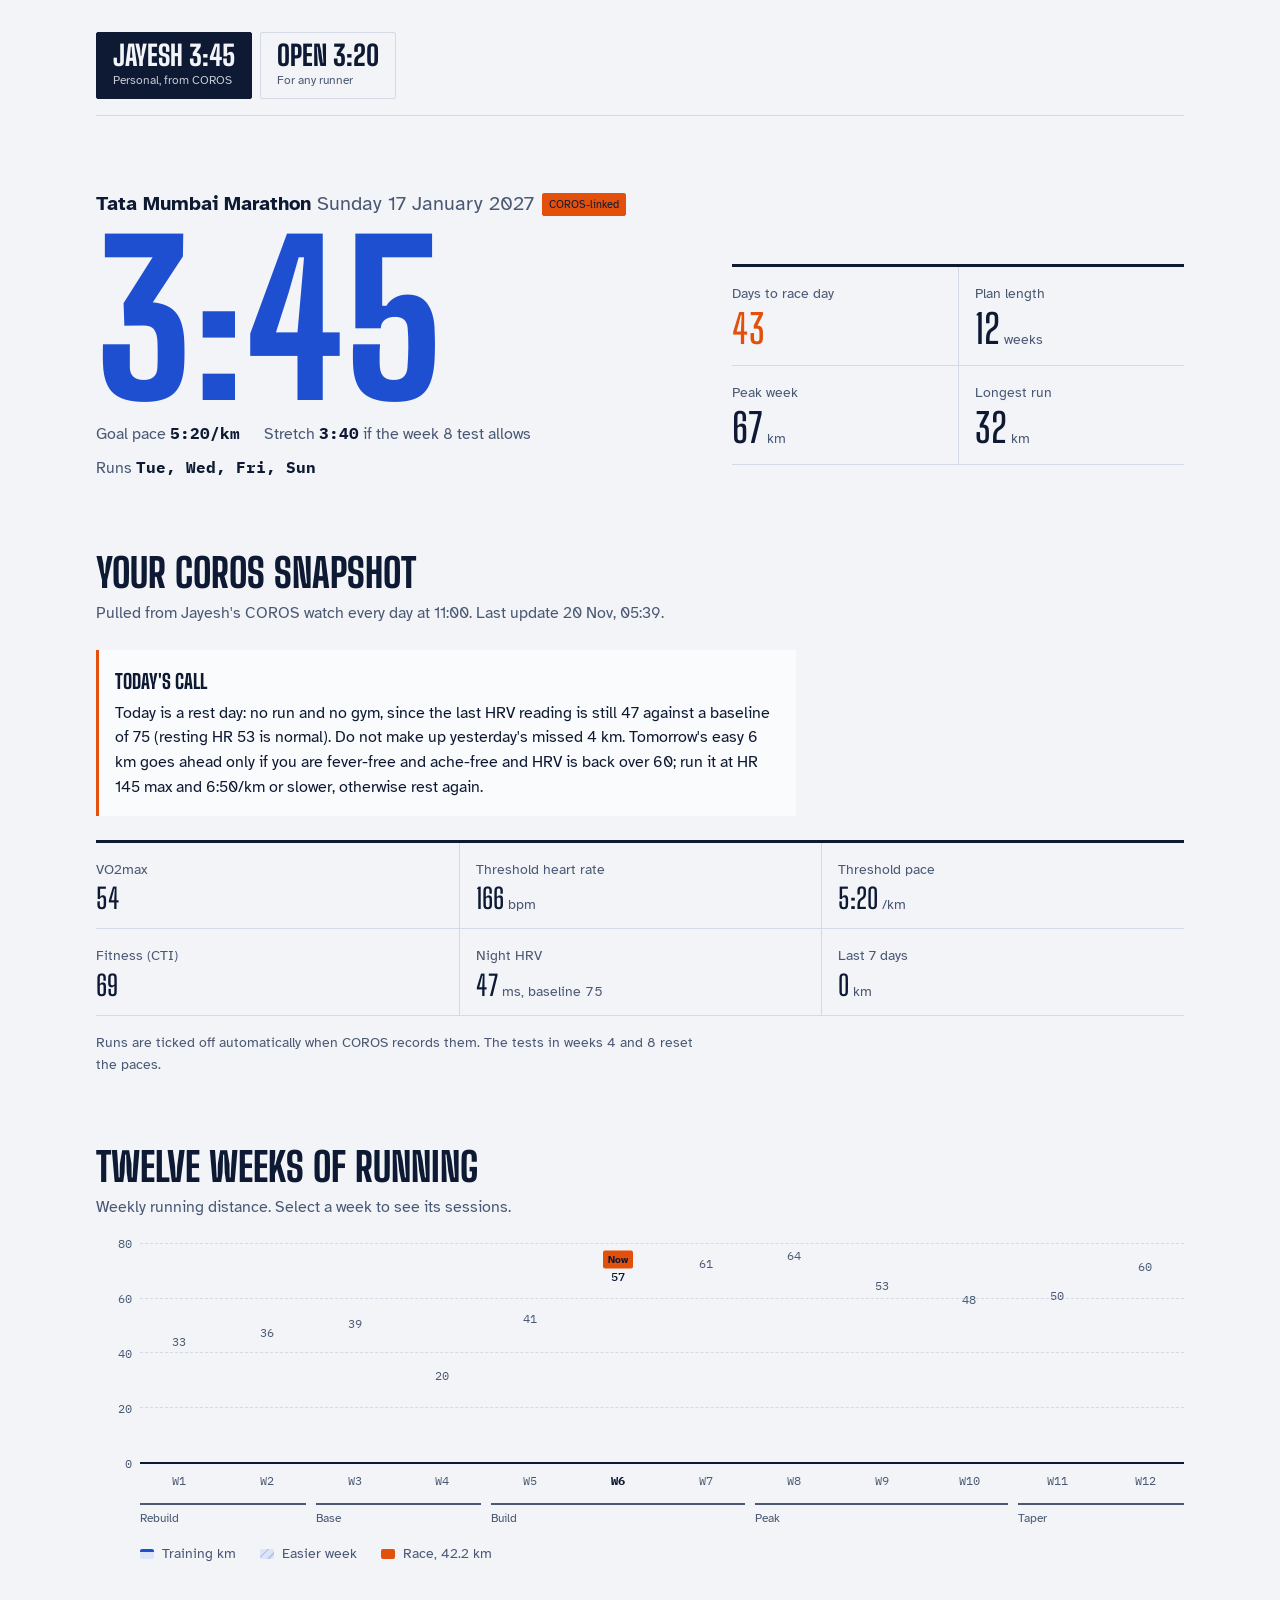
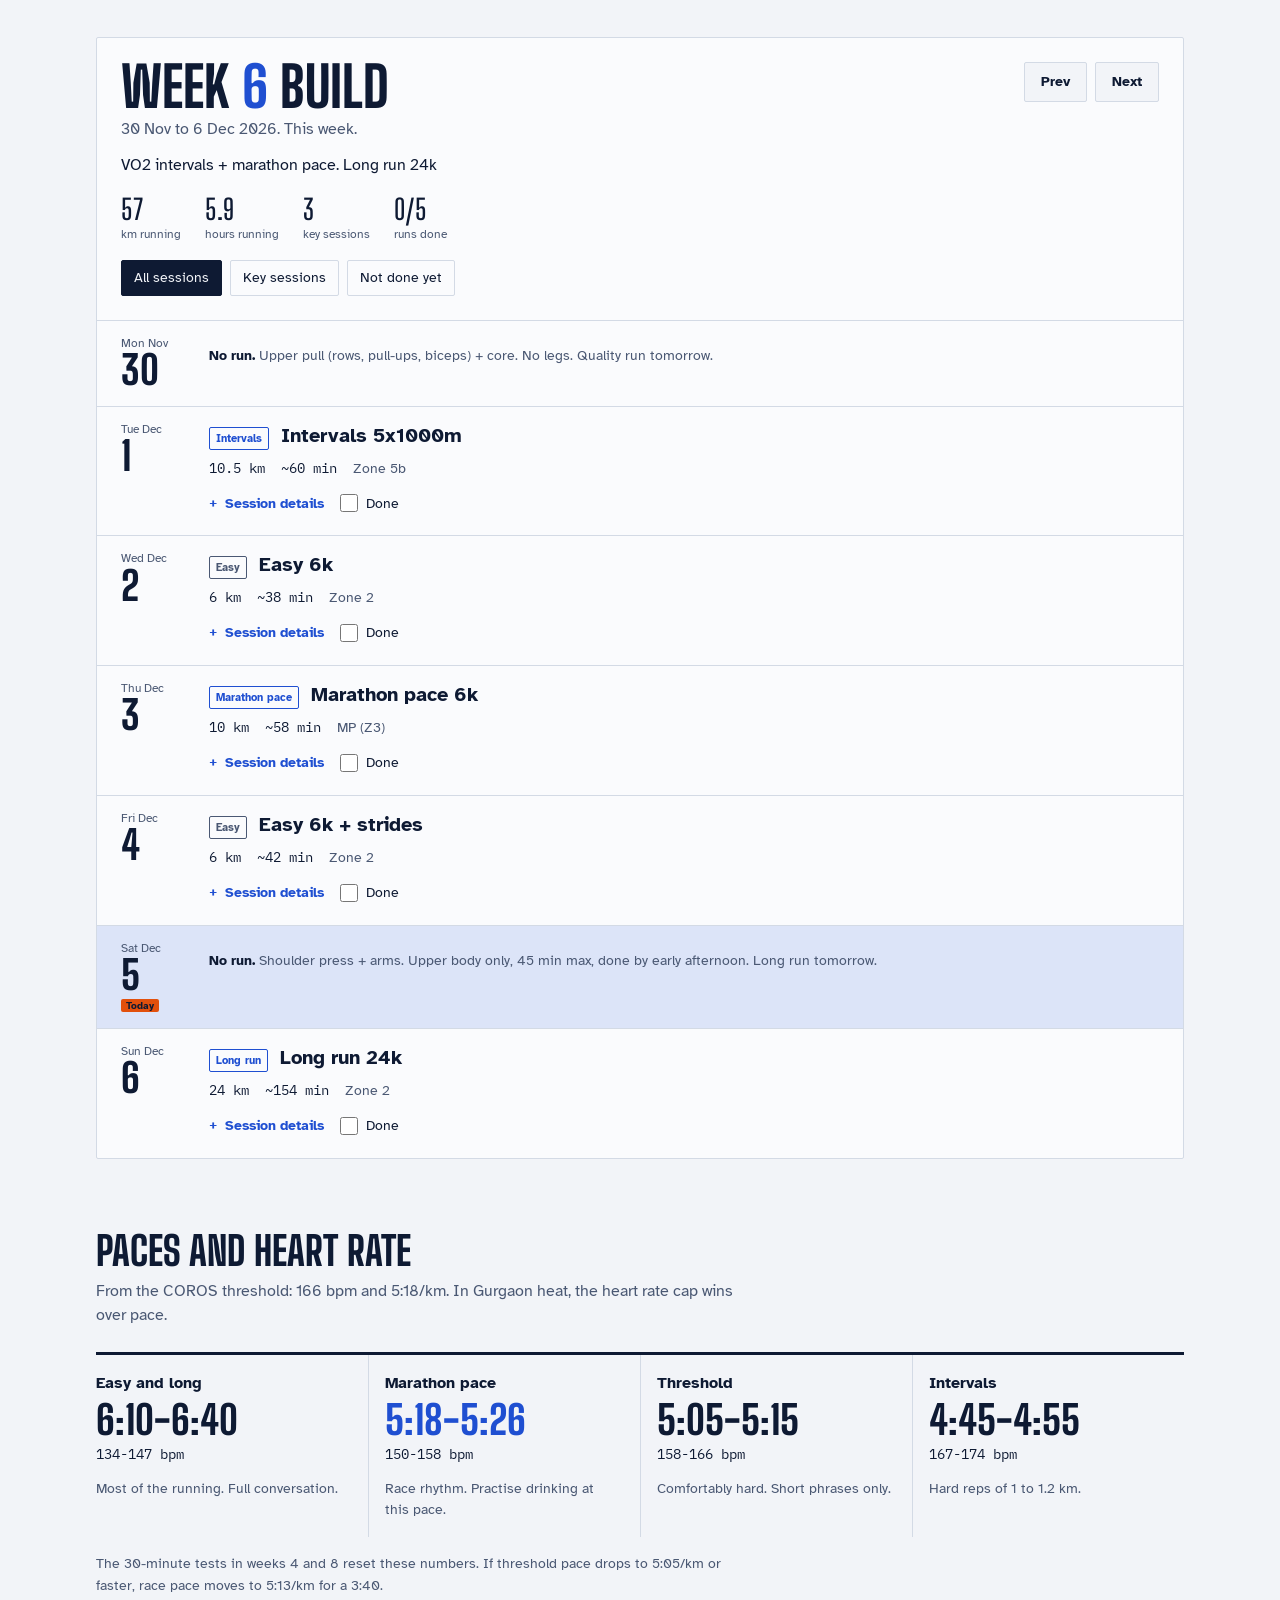
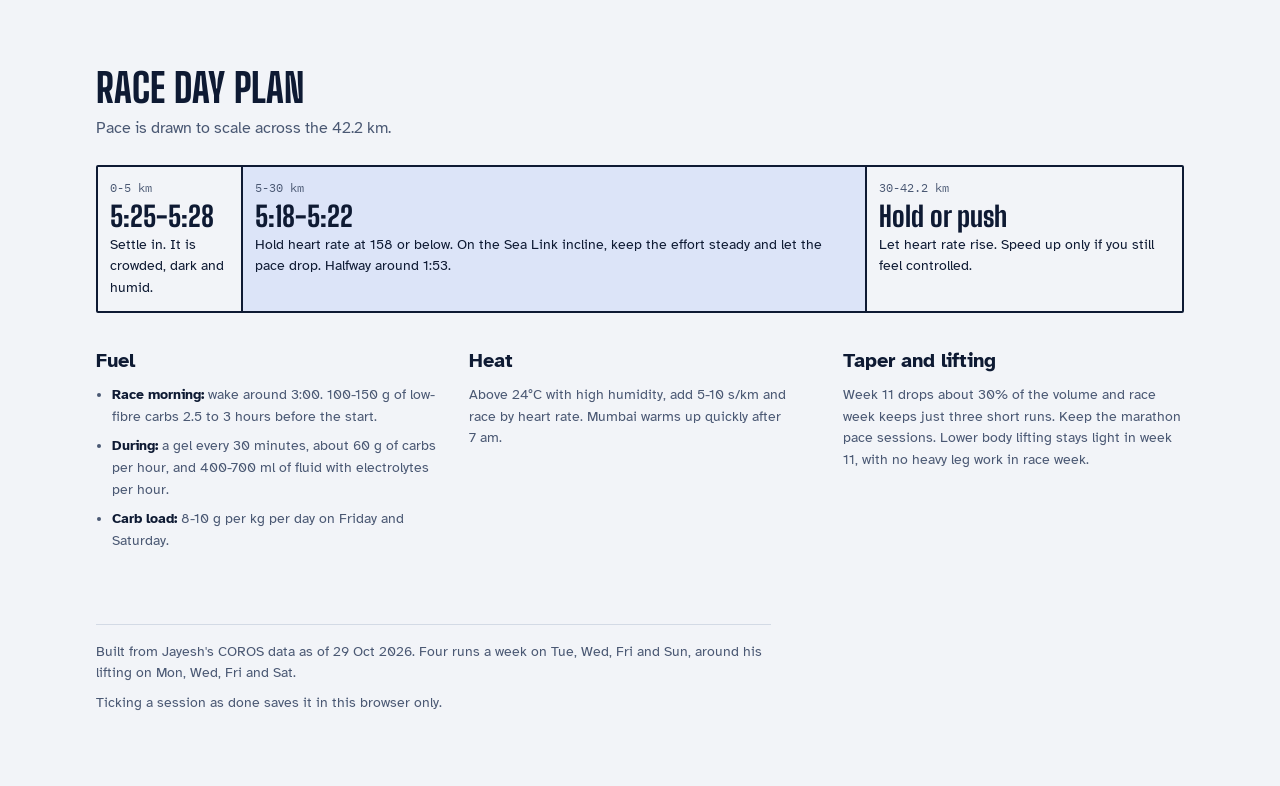
==== web/index.html @ 7090dbd1 "Daily COROS update 2026-11-20" ====
<!doctype html>
<html lang="en">
<head>
<meta charset="utf-8">
<meta name="viewport" content="width=device-width, initial-scale=1, viewport-fit=cover">
<title>Mumbai Marathon Plans</title>
<link rel="preconnect" href="https://fonts.googleapis.com">
<link rel="preconnect" href="https://fonts.gstatic.com" crossorigin>
<link rel="stylesheet" href="https://fonts.googleapis.com/css2?family=Atkinson+Hyperlegible:wght@400;700&family=Big+Shoulders+Display:wght@600;800&family=IBM+Plex+Mono:wght@400;500&display=swap">
<style>:root{padding-top:env(safe-area-inset-top,0px);padding-bottom:env(safe-area-inset-bottom,0px)}body{margin:0}img{max-width:100%}[hidden]{display:none!important}</style>
<style>
/* Layout: race-signage. Hero numerals left, race facts right; weekly km drawn as a course profile; the selected week reads like a split sheet. */
:root {
  --bg: #F2F4F8;
  --surface: #FAFBFD;
  --ink: #0E1A33;
  --muted: #4A5873;
  --line: #D3DAE5;
  --cobalt: #1F4FD1;
  --cobalt-soft: #DCE4F8;
  --signal: #E2500C;
  --on-signal: #0E1A33;
  --hatch: #B9C7EA;

  --font-display: "Big Shoulders Display", "Arial Narrow", "Helvetica Neue", sans-serif;
  --font-body: "Atkinson Hyperlegible", "Segoe UI", system-ui, sans-serif;
  --font-data: "IBM Plex Mono", ui-monospace, "SFMono-Regular", Menlo, monospace;

  --s1: 4px; --s2: 8px; --s3: 12px; --s4: 16px; --s5: 24px; --s6: 32px; --s7: 48px; --s8: 72px;
  --radius: 2px;
  --t-xs: 0.75rem; --t-sm: 0.875rem; --t-md: 1rem; --t-lg: 1.25rem; --t-xl: 1.75rem; --t-2xl: 2.5rem;
}
@media (prefers-color-scheme: dark) {
  :root:not([data-theme="light"]) {
    --bg: #0A1120; --surface: #101A2D; --ink: #E7ECF5; --muted: #9AA8C0; --line: #233150;
    --cobalt: #7096FF; --cobalt-soft: #19284A; --signal: #FF7638; --on-signal: #0A1120; --hatch: #2C3E68;
    color-scheme: dark;
  }
}
:root[data-theme="dark"] {
  --bg: #0A1120; --surface: #101A2D; --ink: #E7ECF5; --muted: #9AA8C0; --line: #233150;
  --cobalt: #7096FF; --cobalt-soft: #19284A; --signal: #FF7638; --on-signal: #0A1120; --hatch: #2C3E68;
  color-scheme: dark;
}

* { box-sizing: border-box; }
body {
  background: var(--bg); color: var(--ink);
  font-family: var(--font-body); font-size: var(--t-md); line-height: 1.55;
  -webkit-font-smoothing: antialiased;
}
.wrap {
  max-width: 1120px; margin: 0 auto;
  padding-left: max(16px, env(safe-area-inset-left, 0px));
  padding-right: max(16px, env(safe-area-inset-right, 0px));
  padding-block: var(--s6) var(--s8);
  display: grid; gap: var(--s8);
}
h1, h2, h3 { margin: 0; text-wrap: balance; }
p { margin: 0; text-wrap: pretty; }
.num { font-family: var(--font-data); font-variant-numeric: tabular-nums; }
:focus-visible { outline: 2px solid var(--signal); outline-offset: 2px; }
button { font: inherit; color: inherit; }

/* ---------- Hero ---------- */
.hero { display: grid; grid-template-columns: minmax(0, 1.3fr) minmax(0, 1fr); gap: var(--s7); align-items: end; }
.race-name { font-weight: 700; font-size: var(--t-lg); }
.race-name span { color: var(--muted); font-weight: 400; }
.goal {
  font-family: var(--font-display); font-weight: 800;
  font-size: clamp(6rem, 22vw, 13rem); line-height: 0.82;
  color: var(--cobalt); margin-top: var(--s4);
  font-variant-numeric: tabular-nums;
}
.goal-sub { display: flex; flex-wrap: wrap; gap: var(--s2) var(--s5); margin-top: var(--s4); color: var(--muted); }
.goal-sub strong { color: var(--ink); }
.facts { display: grid; grid-template-columns: 1fr 1fr; border-top: 3px solid var(--ink); }
.fact { padding: var(--s4) 0; border-bottom: 1px solid var(--line); display: grid; gap: var(--s1); }
.fact:nth-child(odd) { padding-right: var(--s4); }
.fact:nth-child(even) { padding-left: var(--s4); border-left: 1px solid var(--line); }
.fact dt { font-size: var(--t-sm); color: var(--muted); }
.fact dd { margin: 0; font-family: var(--font-display); font-weight: 600; font-size: var(--t-2xl); line-height: 1; font-variant-numeric: tabular-nums; }
.fact dd small { font-family: var(--font-body); font-size: var(--t-sm); font-weight: 400; color: var(--muted); margin-left: var(--s1); }
.fact.countdown dd { color: var(--signal); }

/* ---------- Section heads ---------- */
.sec-head { display: grid; gap: var(--s2); margin-bottom: var(--s5); max-width: 65ch; }
.sec-head h2 { font-family: var(--font-display); font-weight: 800; font-size: var(--t-2xl); line-height: 1; text-transform: uppercase; }
.sec-head p { color: var(--muted); }

/* ---------- Profile chart ---------- */
.profile { display: grid; grid-template-columns: 36px minmax(0, 1fr); gap: var(--s2); }
.axis { position: relative; height: 220px; }
.axis span { position: absolute; right: 0; transform: translateY(50%); font-size: var(--t-xs); color: var(--muted); }
.plot { position: relative; height: 220px; border-bottom: 2px solid var(--ink); }
.grid-line { position: absolute; left: 0; right: 0; border-top: 1px dashed var(--line); }
.bars { position: absolute; inset: 0; display: grid; grid-template-columns: repeat(12, minmax(0, 1fr)); gap: clamp(3px, 1vw, 10px); align-items: end; }
.bar {
  position: relative; height: 100%; padding: 0; border: 0; background: transparent; cursor: pointer;
  display: flex; flex-direction: column; justify-content: flex-end; border-radius: var(--radius);
}
.bar .fill { display: flex; flex-direction: column; justify-content: flex-end; transition: transform 140ms ease-out; transform-origin: bottom; }
.bar .train { background: var(--cobalt-soft); border-top: 3px solid var(--cobalt); }
.bar.recovery .train { background: repeating-linear-gradient(135deg, var(--cobalt-soft) 0 5px, var(--hatch) 5px 7px); }
.bar .racepart { background: var(--signal); }
.bar[aria-pressed="true"] .train { background: var(--cobalt); }
.bar:hover .fill { transform: translateY(-3px); }
.bar:active .fill { transform: scale(0.98); }
.bar .km { position: absolute; left: 0; right: 0; text-align: center; font-size: var(--t-xs); color: var(--muted); transform: translateY(-120%); pointer-events: none; }
.bar[aria-pressed="true"] .km { color: var(--ink); font-weight: 500; }
.now-tag { position: absolute; left: 50%; top: 0; transform: translate(-50%, -100%); font-size: 10px; font-weight: 700; color: var(--on-signal); background: var(--signal); padding: 1px 5px; border-radius: var(--radius); white-space: nowrap; }
.x { display: grid; grid-template-columns: repeat(12, minmax(0, 1fr)); gap: clamp(3px, 1vw, 10px); margin-top: var(--s2); }
.x span { text-align: center; font-size: var(--t-xs); color: var(--muted); }
.x span.sel { color: var(--ink); font-weight: 700; }
.phases { display: grid; grid-template-columns: repeat(12, minmax(0, 1fr)); gap: clamp(3px, 1vw, 10px); margin-top: var(--s3); }
.phase { border-top: 2px solid var(--muted); padding-top: var(--s1); font-size: var(--t-xs); color: var(--muted); white-space: nowrap; overflow: hidden; text-overflow: ellipsis; }
.legend { display: flex; flex-wrap: wrap; gap: var(--s2) var(--s5); margin-top: var(--s4); font-size: var(--t-sm); color: var(--muted); }
.legend i { display: inline-block; width: 14px; height: 10px; margin-right: var(--s2); vertical-align: -1px; border-radius: var(--radius); }
.legend .l-train { background: var(--cobalt-soft); border-top: 3px solid var(--cobalt); }
.legend .l-rec { background: repeating-linear-gradient(135deg, var(--cobalt-soft) 0 5px, var(--hatch) 5px 7px); }
.legend .l-race { background: var(--signal); }

/* ---------- Week sheet ---------- */
.week { background: var(--surface); border: 1px solid var(--line); border-radius: var(--radius); }
.week-top { display: grid; grid-template-columns: minmax(0, 1fr) auto; gap: var(--s4) var(--s5); padding: var(--s5); border-bottom: 1px solid var(--line); align-items: start; }
.week-title { display: grid; gap: var(--s1); min-width: 0; }
.week-title .wk { font-family: var(--font-display); font-weight: 800; font-size: clamp(2.25rem, 7vw, 3.5rem); line-height: 0.9; text-transform: uppercase; }
.week-title .wk em { font-style: normal; color: var(--cobalt); }
.week-title .dates { color: var(--muted); }
.week-title .focus { margin-top: var(--s2); max-width: 60ch; }
.pager { display: flex; gap: var(--s2); }
.btn {
  display: inline-flex; align-items: center; justify-content: center; gap: var(--s2);
  min-height: 40px; padding: 0 var(--s4); border: 1px solid var(--line); background: var(--bg);
  border-radius: var(--radius); cursor: pointer; font-size: var(--t-sm); font-weight: 700; white-space: nowrap;
  transition: transform 120ms ease-out, border-color 120ms ease-out;
}
.btn:hover { border-color: var(--ink); }
.btn:active { transform: scale(0.98); }
.btn[disabled] { opacity: 0.4; cursor: not-allowed; }
.btn[disabled]:hover { border-color: var(--line); }
.stats { display: flex; flex-wrap: wrap; gap: var(--s5); grid-column: 1 / -1; }
.stat { display: grid; }
.stat b { font-family: var(--font-display); font-weight: 600; font-size: var(--t-xl); line-height: 1.1; font-variant-numeric: tabular-nums; }
.stat span { font-size: var(--t-xs); color: var(--muted); }
.filters { grid-column: 1 / -1; display: flex; flex-wrap: wrap; gap: var(--s2); }
.chipbtn {
  min-height: 36px; padding: 0 var(--s3); border: 1px solid var(--line); background: transparent; border-radius: var(--radius);
  cursor: pointer; font-size: var(--t-sm); transition: transform 120ms ease-out;
}
.chipbtn:hover { border-color: var(--ink); }
.chipbtn:active { transform: scale(0.98); }
.chipbtn[aria-pressed="true"] { background: var(--ink); color: var(--bg); border-color: var(--ink); }

.days { list-style: none; margin: 0; padding: 0; }
.day { display: grid; grid-template-columns: 72px minmax(0, 1fr); gap: var(--s4); padding: var(--s4) var(--s5); }
.day + .day { border-top: 1px solid var(--line); }
.day.today { background: var(--cobalt-soft); }
.date { display: grid; align-content: start; line-height: 1.1; }
.date .dow { font-size: var(--t-xs); color: var(--muted); }
.date .dn { font-family: var(--font-display); font-weight: 800; font-size: var(--t-2xl); line-height: 1; font-variant-numeric: tabular-nums; }
.date .today-tag { margin-top: var(--s1); font-size: 10px; font-weight: 700; color: var(--on-signal); background: var(--signal); padding: 1px 5px; border-radius: var(--radius); justify-self: start; }
.items { display: grid; gap: var(--s3); min-width: 0; }
.wo { display: grid; gap: var(--s2); min-width: 0; }
.wo-head { display: flex; flex-wrap: wrap; align-items: baseline; gap: var(--s2) var(--s3); }
.tag {
  font-size: 11px; font-weight: 700; padding: 2px 6px; border-radius: var(--radius);
  border: 1px solid currentColor; color: var(--muted); white-space: nowrap;
}
.tag.key { color: var(--cobalt); }
.tag.race { background: var(--signal); color: var(--on-signal); border-color: var(--signal); }
.wo-name { font-weight: 700; font-size: var(--t-lg); line-height: 1.25; }
.wo.done .wo-name { text-decoration: line-through; text-decoration-color: var(--muted); color: var(--muted); }
.wo-meta { display: flex; flex-wrap: wrap; gap: var(--s1) var(--s4); font-size: var(--t-sm); color: var(--muted); }
.wo-meta .num { color: var(--ink); }
.wo-row { display: flex; flex-wrap: wrap; align-items: center; gap: var(--s2) var(--s4); }
details summary { cursor: pointer; font-size: var(--t-sm); font-weight: 700; color: var(--cobalt); list-style: none; display: inline-flex; align-items: center; min-height: 32px; border-radius: var(--radius); }
details summary::-webkit-details-marker { display: none; }
details summary::before { content: "+"; font-family: var(--font-data); margin-right: var(--s2); }
details[open] summary::before { content: "\2212"; }
details summary:hover { text-decoration: underline; text-underline-offset: 3px; }
.steps { margin: var(--s2) 0 0; padding: var(--s3) var(--s4); border-left: 3px solid var(--cobalt); background: var(--bg); display: grid; gap: var(--s2); max-width: 70ch; font-size: var(--t-sm); }
.donebox { display: inline-flex; align-items: center; gap: var(--s2); font-size: var(--t-sm); cursor: pointer; min-height: 32px; }
.donebox input { width: 18px; height: 18px; accent-color: var(--cobalt); margin: 0; cursor: pointer; }
.rest-note { color: var(--muted); font-size: var(--t-sm); padding-top: var(--s2); }
.loading-note { padding: var(--s4) var(--s5); }
.rest-note b { color: var(--ink); font-weight: 700; }

.empty { padding: var(--s7) var(--s5); display: grid; justify-items: start; gap: var(--s3); }
.empty h3 { font-family: var(--font-display); font-weight: 800; font-size: var(--t-xl); text-transform: uppercase; }
.empty p { color: var(--muted); max-width: 52ch; }

.skel { padding: var(--s4) var(--s5); display: grid; grid-template-columns: 72px minmax(0, 1fr); gap: var(--s4); }
.skel + .skel { border-top: 1px solid var(--line); }
.skel i { display: block; background: var(--line); border-radius: var(--radius); height: 14px; }
.skel .a { height: 34px; width: 44px; }
.skel .b { width: 60%; height: 18px; margin-bottom: var(--s2); }
.skel .c { width: 40%; }
@media (prefers-reduced-motion: no-preference) {
  .skel i { animation: pulse 1s ease-in-out infinite alternate; }
  .wo, .rest-note { animation: rise 180ms ease-out both; animation-delay: calc(var(--i, 0) * 18ms); }
}
@keyframes pulse { from { opacity: 1; } to { opacity: 0.45; } }
@keyframes rise { from { opacity: 0; transform: translateY(6px); } to { opacity: 1; transform: none; } }

/* ---------- Zones ---------- */
.zones { display: grid; grid-template-columns: repeat(4, minmax(0, 1fr)); border-top: 3px solid var(--ink); }
.zone { padding: var(--s4) var(--s4) var(--s4) 0; display: grid; gap: var(--s1); align-content: start; }
.zone + .zone { padding-left: var(--s4); border-left: 1px solid var(--line); }
.zone h3 { font-size: var(--t-md); font-weight: 700; }
.zone .pace { font-family: var(--font-display); font-weight: 800; font-size: clamp(1.75rem, 4vw, 2.5rem); line-height: 1; font-variant-numeric: tabular-nums; }
.zone.mp .pace { color: var(--cobalt); }
.zone .hr { font-size: var(--t-sm); }
.zone p { font-size: var(--t-sm); color: var(--muted); margin-top: var(--s2); }
.zone-foot { margin-top: var(--s4); font-size: var(--t-sm); color: var(--muted); max-width: 70ch; }

/* ---------- Race ---------- */
.race-strip { display: flex; border: 2px solid var(--ink); border-radius: var(--radius); overflow: hidden; }
.seg { padding: var(--s3); display: grid; gap: var(--s1); min-width: 0; align-content: start; }
.seg + .seg { border-left: 2px solid var(--ink); }
.seg .km { font-size: var(--t-xs); color: var(--muted); }
.seg .pace { font-family: var(--font-display); font-weight: 800; font-size: var(--t-xl); line-height: 1; font-variant-numeric: tabular-nums; }
.seg p { font-size: var(--t-sm); }
.seg.s1 { flex: 5; }
.seg.s2 { flex: 25; background: var(--cobalt-soft); }
.seg.s3 { flex: 12.2; }
.race-grid { display: grid; grid-template-columns: repeat(3, minmax(0, 1fr)); gap: var(--s6); margin-top: var(--s6); }
.race-grid h3 { font-size: var(--t-lg); margin-bottom: var(--s2); }
.race-grid p, .race-grid li { font-size: var(--t-sm); color: var(--muted); }
.race-grid ul { margin: 0; padding-left: var(--s4); display: grid; gap: var(--s2); }
.race-grid strong { color: var(--ink); }

footer { border-top: 1px solid var(--line); padding-top: var(--s4); font-size: var(--t-sm); color: var(--muted); display: grid; gap: var(--s2); max-width: 75ch; }

/* ---------- Responsive ---------- */
@media (max-width: 860px) {
  .hero { grid-template-columns: minmax(0, 1fr); gap: var(--s6); }
  .zones { grid-template-columns: repeat(2, minmax(0, 1fr)); }
  .zone:nth-child(3) { padding-left: 0; border-left: 0; }
  .zone:nth-child(n+3) { border-top: 1px solid var(--line); }
  .race-grid { grid-template-columns: minmax(0, 1fr); gap: var(--s5); }
}
@media (max-width: 560px) {
  .wrap { gap: var(--s7); padding-block: var(--s5) var(--s7); }
  .week-top { grid-template-columns: minmax(0, 1fr); padding: var(--s4); }
  .pager { order: -1; }
  .day { grid-template-columns: 52px minmax(0, 1fr); gap: var(--s3); padding: var(--s4); }
  .skel { grid-template-columns: 52px minmax(0, 1fr); padding: var(--s4); }
  .phase { font-size: 10px; }
  .x span, .bar .km { font-size: 10px; }
  .bar .km { display: none; }
  .bar[aria-pressed="true"] .km { display: block; }
  .race-strip { flex-direction: column; }
  .seg + .seg { border-left: 0; border-top: 2px solid var(--ink); }
  .zones { grid-template-columns: minmax(0, 1fr); }
  .zone, .zone + .zone { padding-left: 0; border-left: 0; }
  .zone + .zone { border-top: 1px solid var(--line); }
}
@media (prefers-reduced-motion: reduce) {
  *, *::before, *::after { transition: none !important; animation: none !important; }
}
</style>
</head>
<body>
<style>
/* Plan switcher + per-plan sections */
.switcher { display: flex; flex-wrap: wrap; gap: var(--s2); border-bottom: 1px solid var(--line); padding-bottom: var(--s4); }
.tab {
  display: grid; gap: 2px; text-align: left; min-height: 56px; padding: var(--s2) var(--s4);
  border: 1px solid var(--line); background: transparent; border-radius: var(--radius); cursor: pointer;
  transition: transform 120ms ease-out, border-color 120ms ease-out;
}
.tab:hover { border-color: var(--ink); }
.tab:active { transform: scale(0.98); }
.tab b { font-family: var(--font-display); font-weight: 800; font-size: var(--t-xl); line-height: 1; text-transform: uppercase; }
.tab span { font-size: var(--t-xs); color: var(--muted); }
.tab[aria-selected="true"] { background: var(--ink); color: var(--bg); border-color: var(--ink); }
.tab[aria-selected="true"] span { color: var(--bg); opacity: 0.8; }
.kind { font-family: var(--font-body); display: inline-flex; align-items: center; font-size: 11px; font-weight: 700; padding: 2px 6px; border-radius: var(--radius); border: 1px solid currentColor; color: var(--cobalt); margin-left: var(--s2); vertical-align: 2px; }
.kind.personal { color: var(--on-signal); background: var(--signal); border-color: var(--signal); }
.snap { display: grid; grid-template-columns: repeat(3, minmax(0, 1fr)); border-top: 3px solid var(--ink); }
.snap .fact:nth-child(odd), .snap .fact:nth-child(even) { padding: var(--s4) var(--s4) var(--s4) 0; border-left: 0; }
.snap .fact:not(:nth-child(3n+1)) { padding-left: var(--s4); border-left: 1px solid var(--line); }
.snap .fact dd { font-size: var(--t-xl); }
.snap-note { margin-top: var(--s4); font-size: var(--t-sm); color: var(--muted); max-width: 70ch; }
.coach-note { border-left: 3px solid var(--signal); background: var(--surface); padding: var(--s4); margin-bottom: var(--s5); display: grid; gap: var(--s1); max-width: 70ch; }
.coach-note b { font-family: var(--font-display); font-weight: 800; font-size: var(--t-lg); text-transform: uppercase; }
.wo-meta .ran { color: var(--cobalt); font-weight: 700; }
.tag.missed { color: var(--signal); }
.reqs { list-style: none; margin: 0; padding: 0; display: grid; grid-template-columns: repeat(2, minmax(0, 1fr)); gap: 0; border-top: 3px solid var(--ink); }
.reqs li { padding: var(--s4) var(--s4) var(--s4) 0; border-bottom: 1px solid var(--line); display: grid; gap: var(--s1); }
.reqs li:nth-child(even) { padding-left: var(--s4); border-left: 1px solid var(--line); }
.reqs b { font-family: var(--font-display); font-weight: 600; font-size: var(--t-xl); line-height: 1.05; }
.reqs span { font-size: var(--t-sm); color: var(--muted); }
@media (max-width: 860px) { .snap { grid-template-columns: repeat(2, minmax(0, 1fr)); } .snap .fact:not(:nth-child(3n+1)) { padding-left: 0; border-left: 0; } .snap .fact:nth-child(even) { padding-left: var(--s4); border-left: 1px solid var(--line); } }
@media (max-width: 560px) { .reqs { grid-template-columns: minmax(0, 1fr); } .reqs li:nth-child(even) { padding-left: 0; border-left: 0; } .tab { flex: 1 1 140px; } }
</style>

<div class="wrap">
  <nav class="switcher" role="tablist" aria-label="Choose a plan" id="switcher"></nav>

  <header class="hero">
    <div>
      <p class="race-name" id="raceName">Tata Mumbai Marathon <span>Sunday 17 January 2027</span></p>
      <h1 class="goal" id="goal">3:45</h1>
      <div class="goal-sub" id="goalSub"></div>
    </div>
    <dl class="facts" id="facts"></dl>
  </header>

  <section aria-labelledby="whoTitle" id="whoSection">
    <div class="sec-head">
      <h2 id="whoTitle">Who this plan is for</h2>
      <p id="whoIntro"></p>
    </div>
    <div id="whoBody"></div>
  </section>

  <section aria-labelledby="profileTitle">
    <div class="sec-head">
      <h2 id="profileTitle">Twelve weeks of running</h2>
      <p>Weekly running distance. Select a week to see its sessions.</p>
    </div>
    <div class="profile">
      <div class="axis num" aria-hidden="true" id="axis"></div>
      <div>
        <div class="plot" id="plot">
          <div class="bars" id="bars" role="group" aria-label="Weeks"></div>
        </div>
        <div class="x num" id="xlabels" aria-hidden="true"></div>
        <div class="phases" id="phases" aria-hidden="true"></div>
        <div class="legend">
          <span><i class="l-train"></i>Training km</span>
          <span><i class="l-rec"></i>Easier week</span>
          <span><i class="l-race"></i>Race, 42.2 km</span>
        </div>
      </div>
    </div>
  </section>

  <section class="week" aria-labelledby="weekTitle" id="weekPanel">
    <div class="week-top">
      <div class="week-title">
        <h2 class="wk" id="weekTitle">Week <em>1</em></h2>
        <span class="dates" id="weekDates"></span>
        <p class="focus" id="weekFocus"></p>
      </div>
      <div class="pager">
        <button class="btn" id="prevWeek" type="button" aria-label="Previous week">Prev</button>
        <button class="btn" id="nextWeek" type="button" aria-label="Next week">Next</button>
      </div>
      <div class="stats" id="weekStats"></div>
      <div class="filters" role="group" aria-label="Filter sessions">
        <button class="chipbtn" type="button" data-filter="all" aria-pressed="true">All sessions</button>
        <button class="chipbtn" type="button" data-filter="key" aria-pressed="false">Key sessions</button>
        <button class="chipbtn" type="button" data-filter="todo" aria-pressed="false">Not done yet</button>
      </div>
    </div>
    <div id="weekBody" aria-live="polite">
      <div aria-hidden="true">
        <div class="skel"><i class="a"></i><div><i class="b"></i><i class="c"></i></div></div>
        <div class="skel"><i class="a"></i><div><i class="b"></i><i class="c"></i></div></div>
        <div class="skel"><i class="a"></i><div><i class="b"></i><i class="c"></i></div></div>
        <div class="skel"><i class="a"></i><div><i class="b"></i><i class="c"></i></div></div>
      </div>
      <p class="rest-note loading-note">Loading the week</p>
    </div>
  </section>

  <section aria-labelledby="zonesTitle">
    <div class="sec-head">
      <h2 id="zonesTitle">Paces and heart rate</h2>
      <p id="zonesIntro"></p>
    </div>
    <div class="zones" id="zones"></div>
    <p class="zone-foot" id="zoneFoot"></p>
  </section>

  <section aria-labelledby="raceTitle">
    <div class="sec-head">
      <h2 id="raceTitle">Race day plan</h2>
      <p>Pace is drawn to scale across the 42.2 km.</p>
    </div>
    <div class="race-strip" id="raceStrip"></div>
    <div class="race-grid" id="raceGrid"></div>
  </section>

  <footer id="foot"></footer>
</div>

<script id="plan-jayesh" type="application/json">{"version":"1.0","meta":{"id":"tmm-2027","athlete":"Jayesh","event":"Tata Mumbai Marathon 2027","eventDate":"2027-01-17","planStartDate":"2026-10-26","planEndDate":"2027-01-17","createdAt":"2026-10-29T00:00:00Z","updatedAt":"2026-11-16T00:00:00Z","totalWeeks":12,"generatedBy":"Claude Coach (coros-coach)"},"preferences":{"swim":"meters","bike":"kilometers","run":"kilometers","firstDayOfWeek":"monday"},"assessment":{"foundation":{"raceHistory":["Leh/Ladakh marathon Sep 2026 (42.5 km, 6:01, altitude)","Gurgaon triathlon Oct 2026"],"peakTrainingLoad":9,"foundationLevel":"intermediate","yearsInSport":2},"currentForm":{"weeklyVolume":{"total":7,"run":1.5,"bike":1,"swim":0.7},"longestSessions":{"run":12.7,"bike":15},"consistency":3},"strengths":[{"sport":"run","evidence":"Marathon finished Sep 2026; 50-60 km weeks in Aug/Sep; VO2max 54"},{"sport":"strength","evidence":"4-5 lifting sessions/wk consistently"}],"limiters":[{"sport":"run","evidence":"Last 3 wks only 12-16 km/wk; LT pace 5:18/km is slower than sub-3:30 MP (4:58)"}],"constraints":["5 runs/wk from wk 4: Tue quality, Wed easy, Thu MP or progression (alternating), Fri easy + strides, Sun long","Gym from wk 5: Mon upper pull + core, Tue legs after the quality run (the only lower-body session; no barbell squats or deadlifts until after the race: split squats/step-ups, single-leg RDL, heavy calf raises, Nordics/hamstring curls, RPE 7), Wed bench/push, Fri optional light single-leg work, Sat shoulders + arms. Legs drop to 2 light sets in wk 8, 9 and 11; none in race week","Gym limits: 4 sessions a week, 60 min max each; Saturday 45 min upper body, done by early afternoon; no gym on a morning with HRV under 60 or resting HR 7+ above normal","Long runs capped at 28 km / about 3 hours: 8-week average was 25 km/wk, and every long run so far was run 7-16 bpm over the cap","Plan only changes on red flags: HRV <60 two mornings running, RHR 7+ above baseline, pain, illness","Illness 14-16 Nov (fever): wk 3 long run missed, wk 4 rest + easy return","Trip 27 Dec - 3 Jan: key sessions only, no gym (Tue intervals, Thu MP, Sun 3 Jan 24k w/ 10k MP). Long runs: 24k (6 Dec), 28k w/ 4k MP (13 Dec), 32k w/ 10k MP (20 Dec), 24k (Sat 26 Dec), 24k w/ 10k MP (3 Jan)","Pool access ending, no swim","Gurgaon heat/pollution: HR caps over pace","COROS LTHR 166 is stale (held 175 on 10 Nov). 24 Nov 30-min test (moved from 17 Nov, illness) sets real LTHR + LT pace; easy runs then pace band + HR ceiling","Non-negotiable: easy = easy, no unplanned runs, no skipped key sessions, run your session not your partner's, gels on every long run 18k+, pain = stop","Goal revised: sub-3:30 → 3:45 (stretch 3:40)"]},"zones":{"run":{"hr":{"lthr":166,"zones":[{"zone":1,"name":"Recovery","percentLow":0,"percentHigh":81,"hrLow":0,"hrHigh":134},{"zone":2,"name":"Aerobic","percentLow":81,"percentHigh":89,"hrLow":134,"hrHigh":148},{"zone":3,"name":"Tempo","percentLow":90,"percentHigh":93,"hrLow":149,"hrHigh":154},{"zone":4,"name":"Sub-threshold","percentLow":94,"percentHigh":99,"hrLow":156,"hrHigh":164},{"zone":5,"name":"Threshold (5a)","percentLow":100,"percentHigh":102,"hrLow":166,"hrHigh":169},{"zone":6,"name":"VO2max (5b)","percentLow":103,"percentHigh":106,"hrLow":171,"hrHigh":176}]},"pace":{"thresholdPace":"5:18/km","easy":"interim: HR ≤150, never faster than 6:40/km; reset by 24 Nov test (pace band + HR cap 88% new LTHR)","marathon":"5:18-5:26/km","threshold":"5:05-5:15/km","interval":"4:45-4:55/km"}}},"phases":[{"name":"Rebuild","startWeek":1,"endWeek":2,"focus":"Restore 5 runs/wk after 3 low weeks","weeklyHoursRange":{"low":2.5,"high":4},"keyWorkouts":["Long run 14-16k"],"physiologicalGoals":["Re-establish frequency","Tendon/joint re-loading"]},{"name":"Base","startWeek":3,"endWeek":4,"focus":"Aerobic volume, then illness recovery","weeklyHoursRange":{"low":2,"high":4.5},"keyWorkouts":["Progression 7k","Easy return runs"],"physiologicalGoals":["Raise LT pace","Aerobic base"]},{"name":"Build","startWeek":5,"endWeek":7,"focus":"LT test, then marathon-specific: MP volume, intervals, long-run fuelling","weeklyHoursRange":{"low":4.5,"high":6.5},"keyWorkouts":["30-min LT test 24 Nov","MP 6k","Long 16-24k"],"physiologicalGoals":["MP economy","Glycogen sparing","Gut training"]},{"name":"Peak","startWeek":8,"endWeek":10,"focus":"Highest volume + race simulation before the trip, then trip down week","weeklyHoursRange":{"low":3.5,"high":7},"keyWorkouts":["32k w/ 10k MP (20 Dec)","MP 8k","24k w/ 10k MP (3 Jan)"],"physiologicalGoals":["Fatigue resistance at MP"]},{"name":"Taper","startWeek":11,"endWeek":12,"focus":"Shed fatigue, keep sharpness","weeklyHoursRange":{"low":3,"high":5},"keyWorkouts":["MP 8k","MP sharpener"],"physiologicalGoals":["Supercompensation"]}],"weeks":[{"weekNumber":1,"startDate":"2026-10-26","endDate":"2026-11-01","phase":"Rebuild","focus":"Restart on four runs a week. HRV is a little below baseline, so keep it easy","targetHours":3.7,"isRecoveryWeek":false,"days":[{"date":"2026-10-26","dayOfWeek":"Monday","workouts":[{"id":"w1-mon","sport":"rest","type":"rest","name":"No run, strength","description":"Done: strength.","completed":false}]},{"date":"2026-10-27","dayOfWeek":"Tuesday","workouts":[{"id":"w1-tue","sport":"run","type":"endurance","name":"Done: 6.5k incl 1k reps","description":"endurance","durationMinutes":46,"distanceMeters":6600,"primaryZone":"mixed","humanReadable":"Already completed (Oct 27).","completed":true}]},{"date":"2026-10-28","dayOfWeek":"Wednesday","workouts":[{"id":"w1-wed","sport":"run","type":"endurance","name":"Done: 6k easy","description":"endurance","durationMinutes":48,"distanceMeters":6100,"primaryZone":"Zone 2","humanReadable":"Already completed (Oct 28).","completed":true}]},{"date":"2026-10-29","dayOfWeek":"Thursday","workouts":[{"id":"w1-thu","sport":"rest","type":"rest","name":"No run, strength","description":"Full rest, no gym.","completed":false}]},{"date":"2026-10-30","dayOfWeek":"Friday","workouts":[{"id":"w1-fri","sport":"run","type":"endurance","name":"Easy 6k","description":"Aerobic volume. Conversational.","durationMinutes":38,"distanceMeters":6000,"primaryZone":"Zone 2","humanReadable":"6 km easy. HR 150 max (interim until 24 Nov test; old LTHR 166 likely stale). If 150 forces you slower than 7:00/km, run 6:40-6:55/km instead. NEVER faster than 6:40/km","completed":false}]},{"date":"2026-10-31","dayOfWeek":"Saturday","workouts":[{"id":"w1-sat","sport":"rest","type":"rest","name":"No run, strength","description":"Shoulder press + arms. Upper body only, long run tomorrow.","completed":false}]},{"date":"2026-11-01","dayOfWeek":"Sunday","workouts":[{"id":"w1-sun","sport":"run","type":"long","name":"Long run 14k","description":"Key session. Builds endurance + fuelling practice.","durationMinutes":90,"distanceMeters":14000,"primaryZone":"Zone 2","humanReadable":"14 km total. Easy. HR 150 max (interim until 24 Nov test; old LTHR 166 likely stale). If 150 forces you slower than 7:00/km, run 6:40-6:55/km instead. NEVER faster than 6:40/km","completed":false}]}],"summary":{"totalHours":3.7,"bySport":{"run":{"sessions":4,"hours":3.7,"km":32.7}}}},{"weekNumber":2,"startDate":"2026-11-02","endDate":"2026-11-08","phase":"Rebuild","focus":"Four runs a week, first light quality","targetHours":3.8,"isRecoveryWeek":false,"days":[{"date":"2026-11-02","dayOfWeek":"Monday","workouts":[{"id":"w2-mon","sport":"rest","type":"rest","name":"No run, strength","description":"Deadlift + pull day. No run. Cap deadlift at RPE 7-8, quality run tomorrow.","completed":false}]},{"date":"2026-11-03","dayOfWeek":"Tuesday","workouts":[{"id":"w2-tue","sport":"run","type":"vo2max","name":"Fartlek 8x200m","description":"Key quality session. Full 2 km warm-up + 2 km cool-down easy.","durationMinutes":42,"distanceMeters":6800,"primaryZone":"Zone 2 + 5b","humanReadable":"2 km easy WU\n8x(200 m brisk @ 4:45-4:55/km, about 1 min / 150 m easy jog)\n2 km easy CD","completed":false}]},{"date":"2026-11-04","dayOfWeek":"Wednesday","workouts":[{"id":"w2-wed","sport":"run","type":"endurance","name":"Easy 6k","description":"Aerobic volume. Conversational.","durationMinutes":38,"distanceMeters":6000,"primaryZone":"Zone 2","humanReadable":"6 km easy. HR 150 max (interim until 24 Nov test; old LTHR 166 likely stale). If 150 forces you slower than 7:00/km, run 6:40-6:55/km instead. NEVER faster than 6:40/km","completed":false}]},{"date":"2026-11-05","dayOfWeek":"Thursday","workouts":[{"id":"w2-thu","sport":"rest","type":"rest","name":"No run, strength","description":"Full rest, no gym.","completed":false}]},{"date":"2026-11-06","dayOfWeek":"Friday","workouts":[{"id":"w2-fri","sport":"run","type":"tempo","name":"Marathon pace 3k","description":"Key quality session. Full 2 km warm-up + 2 km cool-down easy.","durationMinutes":42,"distanceMeters":7000,"primaryZone":"MP (Z3)","humanReadable":"2 km easy WU\n3 km @ MP, 5:18-5:26/km, HR 150-158 bpm. Smooth, not forced; practise drinking on the move\n2 km easy CD","completed":false}]},{"date":"2026-11-07","dayOfWeek":"Saturday","workouts":[{"id":"w2-sat","sport":"rest","type":"rest","name":"No run, strength","description":"Shoulder press + arms. Upper body only, long run tomorrow.","completed":false}]},{"date":"2026-11-08","dayOfWeek":"Sunday","workouts":[{"id":"w2-sun","sport":"run","type":"long","name":"Long run 16k","description":"Key session. Builds endurance + fuelling practice.","durationMinutes":103,"distanceMeters":16000,"primaryZone":"Zone 2","humanReadable":"16 km total. Easy. HR 150 max (interim until 24 Nov test; old LTHR 166 likely stale). If 150 forces you slower than 7:00/km, run 6:40-6:55/km instead. NEVER faster than 6:40/km","completed":false}]}],"summary":{"totalHours":3.8,"bySport":{"run":{"sessions":4,"hours":3.8,"km":35.8}}}},{"weekNumber":3,"startDate":"2026-11-09","endDate":"2026-11-15","phase":"Base","focus":"Progression done Tue. Rest of the week easy so Sunday's 18k is truly aerobic","targetHours":4.3,"isRecoveryWeek":false,"days":[{"date":"2026-11-09","dayOfWeek":"Monday","workouts":[{"id":"w3-mon","sport":"rest","type":"rest","name":"No run, strength","description":"Deadlift + pull day. No run. Cap deadlift at RPE 7-8, quality run tomorrow.","completed":false}]},{"date":"2026-11-10","dayOfWeek":"Tuesday","workouts":[{"id":"w3-tue","sport":"run","type":"endurance","name":"Done: progression 7k with partner","description":"tempo","durationMinutes":47,"distanceMeters":7000,"primaryZone":"Z2 → T","humanReadable":"Done (Nov 10). Finished 5:29/km at HR 175, harder than intended. Counts as this week's quality session.","completed":true}]},{"date":"2026-11-11","dayOfWeek":"Wednesday","workouts":[{"id":"w3-wed","sport":"rest","type":"rest","name":"No run, strength","description":"Bench + push day. No run.","completed":false}]},{"date":"2026-11-12","dayOfWeek":"Thursday","workouts":[{"id":"w3-thu","sport":"run","type":"endurance","name":"Easy 7k","description":"Aerobic volume. Conversational.","durationMinutes":45,"distanceMeters":7000,"primaryZone":"Zone 2","humanReadable":"7 km easy. HR 150 max (interim until 24 Nov test; old LTHR 166 likely stale). If 150 forces you slower than 7:00/km, run 6:40-6:55/km instead. NEVER faster than 6:40/km","completed":false}]},{"date":"2026-11-13","dayOfWeek":"Friday","workouts":[{"id":"w3-fri","sport":"run","type":"endurance","name":"Easy 7k + strides","description":"Aerobic volume. Conversational.","durationMinutes":48,"distanceMeters":7000,"primaryZone":"Zone 2","humanReadable":"7 km easy. HR 150 max (interim until 24 Nov test; old LTHR 166 likely stale). If 150 forces you slower than 7:00/km, run 6:40-6:55/km instead. NEVER faster than 6:40/km\nThen 6x20s strides (fast, relaxed, ~4:30/km) w/ 40s walk","completed":false}]},{"date":"2026-11-14","dayOfWeek":"Saturday","workouts":[{"id":"w3-sat","sport":"rest","type":"rest","name":"No run, strength","description":"Shoulder press + arms. Upper body only, long run tomorrow.","completed":false}]},{"date":"2026-11-15","dayOfWeek":"Sunday","workouts":[{"id":"w3-sun","sport":"run","type":"long","name":"Long run 18k","description":"Key session. Builds endurance + fuelling practice.","durationMinutes":116,"distanceMeters":18000,"primaryZone":"Zone 2","humanReadable":"18 km total. Easy. Long-run rule (wk 3 only, until 17 Nov test): HR avg 150-156, hard ceiling 160 on hills/late. Pace 6:30-6:50/km, NEVER faster than 6:30. First 3 km HR <=150 as warm-up, then settle into the band. HR past 160 = slow down\nFuel: gel/~30g carbs every 30-35 min from 40 min in + 400-600 ml fluid/h w/ electrolytes (rehearse race-day fuel)","completed":false}]}],"summary":{"totalHours":4.3,"bySport":{"run":{"sessions":4,"hours":4.3,"km":39.0}}}},{"weekNumber":4,"startDate":"2026-11-16","endDate":"2026-11-22","phase":"Base","focus":"Sick week (fever 14-15 Nov). Rest, then three short easy runs. Threshold test moved to 24 Nov","targetHours":2.1,"isRecoveryWeek":true,"days":[{"date":"2026-11-16","dayOfWeek":"Monday","workouts":[{"id":"w4-mon","sport":"rest","type":"rest","name":"No run, sick","description":"Sick. Full rest, no gym.","completed":false}]},{"date":"2026-11-17","dayOfWeek":"Tuesday","workouts":[{"id":"w4-tue","sport":"rest","type":"rest","name":"No run, sick","description":"Sick. Full rest, no gym. Threshold test moved to Tue 24 Nov.","completed":false}]},{"date":"2026-11-18","dayOfWeek":"Wednesday","workouts":[{"id":"w4-wed","sport":"rest","type":"rest","name":"No run, sick","description":"Rest. 20-30 min walk if the aches are gone.","completed":false}]},{"date":"2026-11-19","dayOfWeek":"Thursday","workouts":[{"id":"w4-thu","sport":"run","type":"endurance","name":"Easy 4k","description":"Aerobic volume. Conversational.","durationMinutes":26,"distanceMeters":4000,"primaryZone":"Zone 2","humanReadable":"4 km easy. Return from illness: HR 145 max, 6:50/km or slower. Fever, aches, chest tightness or dizziness = stop and walk home\nOnly run if you have had 24h+ with no fever (without paracetamol) and no body aches. If not, rest and slide this run a day","completed":false}]},{"date":"2026-11-20","dayOfWeek":"Friday","workouts":[{"id":"w4-fri","sport":"rest","type":"rest","name":"No run, rest","description":"Rest. No squats this week.","completed":false}]},{"date":"2026-11-21","dayOfWeek":"Saturday","workouts":[{"id":"w4-sat","sport":"run","type":"endurance","name":"Easy 6k","description":"Aerobic volume. Conversational.","durationMinutes":38,"distanceMeters":6000,"primaryZone":"Zone 2","humanReadable":"6 km easy. Return from illness: HR 145 max, 6:50/km or slower. Fever, aches, chest tightness or dizziness = stop and walk home\nOnly if Thursday's run felt normal. Light upper-body gym is fine from today.","completed":false}]},{"date":"2026-11-22","dayOfWeek":"Sunday","workouts":[{"id":"w4-sun","sport":"run","type":"endurance","name":"Easy 10k","description":"Aerobic volume. Conversational.","durationMinutes":64,"distanceMeters":10000,"primaryZone":"Zone 2","humanReadable":"10 km easy. Return from illness: HR 145 max, 6:50/km or slower. Fever, aches, chest tightness or dizziness = stop and walk home\nNo long run this week. Stop at 8 km if it feels like work.","completed":false}]}],"summary":{"totalHours":2.1,"bySport":{"run":{"sessions":3,"hours":2.1,"km":20.0}}}},{"weekNumber":5,"startDate":"2026-11-23","endDate":"2026-11-29","phase":"Build","focus":"Back to five runs. Threshold test Tue, everything else easy. Long run 16k","targetHours":4.7,"isRecoveryWeek":false,"days":[{"date":"2026-11-23","dayOfWeek":"Monday","workouts":[{"id":"w5-mon","sport":"rest","type":"rest","name":"No run, strength","description":"Upper pull + core at about 70% load. First full gym day back. No legs.","completed":false}]},{"date":"2026-11-24","dayOfWeek":"Tuesday","workouts":[{"id":"w5-tue","sport":"run","type":"test","name":"30-min threshold test","description":"Key quality session. Full 2 km warm-up + 2 km cool-down easy.","durationMinutes":70,"distanceMeters":9000,"primaryZone":"Test","humanReadable":"2 km easy WU + 4 strides\n30 min solo all-out-but-even (flat route, early AM)\nRecord: avg pace + avg HR of LAST 20 min = new LT pace / LTHR → I re-set MP\n2 km easy CD\nTest only if: 5+ days fever-free, the 3 easy runs felt normal, morning HRV back over 60 and resting HR within 5 of normal. If not, run easy 6k today and test Thu 26 Nov.\nGym (PM): legs, the only lower-body session this week, 35-40 min. No barbell squats or deadlifts. Split squats or step-ups 3x6-8 per leg, single-leg RDL 3x8 per leg, heavy calf raises 3x10 straight-knee + 2x12 bent-knee, Nordics or hamstring curls 2x6-8, side plank 2x30s. RPE 7, 2-3 reps left on every set. Start light this week, RPE 6","completed":false}]},{"date":"2026-11-25","dayOfWeek":"Wednesday","workouts":[{"id":"w5-wed","sport":"run","type":"endurance","name":"Easy 4k","description":"Aerobic volume. Conversational.","durationMinutes":26,"distanceMeters":4000,"primaryZone":"Zone 2","humanReadable":"4 km easy. HR cap = 88% of NEW LTHR from 24 Nov test (150 until reset) + pace band set from new LT pace. Run in the band; HR over cap = slow down. NEVER faster than the band\nGym: bench + push.","completed":false}]},{"date":"2026-11-26","dayOfWeek":"Thursday","workouts":[{"id":"w5-thu","sport":"run","type":"endurance","name":"Easy 7k","description":"Aerobic volume. Conversational.","durationMinutes":45,"distanceMeters":7000,"primaryZone":"Zone 2","humanReadable":"7 km easy. HR cap = 88% of NEW LTHR from 24 Nov test (150 until reset) + pace band set from new LT pace. Run in the band; HR over cap = slow down. NEVER faster than the band","completed":false}]},{"date":"2026-11-27","dayOfWeek":"Friday","workouts":[{"id":"w5-fri","sport":"run","type":"endurance","name":"Easy 5k + strides","description":"Aerobic volume. Conversational.","durationMinutes":35,"distanceMeters":5000,"primaryZone":"Zone 2","humanReadable":"5 km easy. HR cap = 88% of NEW LTHR from 24 Nov test (150 until reset) + pace band set from new LT pace. Run in the band; HR over cap = slow down. NEVER faster than the band\nThen 6x20s strides (fast, relaxed, ~4:30/km) w/ 40s walk\nGym (optional, 20-25 min): single-leg RDL, step-ups, calves, core. No barbell on your back.","completed":false}]},{"date":"2026-11-28","dayOfWeek":"Saturday","workouts":[{"id":"w5-sat","sport":"rest","type":"rest","name":"No run, strength","description":"Shoulder press + arms. Upper body only, 45 min max, done by early afternoon. Long run tomorrow.","completed":false}]},{"date":"2026-11-29","dayOfWeek":"Sunday","workouts":[{"id":"w5-sun","sport":"run","type":"long","name":"Long run 16k","description":"Key session. Builds endurance + fuelling practice.","durationMinutes":103,"distanceMeters":16000,"primaryZone":"Zone 2","humanReadable":"16 km total. Easy. HR cap = 88% of NEW LTHR from 24 Nov test (150 until reset) + pace band set from new LT pace. Run in the band; HR over cap = slow down. NEVER faster than the band\nFirst long run to be run at the prescribed effort. HR over the cap = slow down or walk, do not push through.","completed":false}]}],"summary":{"totalHours":4.7,"bySport":{"run":{"sessions":5,"hours":4.7,"km":41.0}}}},{"weekNumber":6,"startDate":"2026-11-30","endDate":"2026-12-06","phase":"Build","focus":"VO2 intervals + marathon pace. Long run 24k","targetHours":5.9,"isRecoveryWeek":false,"days":[{"date":"2026-11-30","dayOfWeek":"Monday","workouts":[{"id":"w6-mon","sport":"rest","type":"rest","name":"No run, strength","description":"Upper pull (rows, pull-ups, biceps) + core. No legs. Quality run tomorrow.","completed":false}]},{"date":"2026-12-01","dayOfWeek":"Tuesday","workouts":[{"id":"w6-tue","sport":"run","type":"vo2max","name":"Intervals 5x1000m","description":"Key quality session. Full 2 km warm-up + 2 km cool-down easy.","durationMinutes":60,"distanceMeters":10500,"primaryZone":"Zone 5b","humanReadable":"2 km easy WU + 4 strides\n5x1000 m @ 4:45-4:55/km (HR 167-174 bpm by end of rep), 2 min easy jog between\n2 km easy CD\nGym (PM): legs, the only lower-body session this week, 35-40 min. No barbell squats or deadlifts. Split squats or step-ups 3x6-8 per leg, single-leg RDL 3x8 per leg, heavy calf raises 3x10 straight-knee + 2x12 bent-knee, Nordics or hamstring curls 2x6-8, side plank 2x30s. RPE 7, 2-3 reps left on every set","completed":false}]},{"date":"2026-12-02","dayOfWeek":"Wednesday","workouts":[{"id":"w6-wed","sport":"run","type":"endurance","name":"Easy 6k","description":"Aerobic volume. Conversational.","durationMinutes":38,"distanceMeters":6000,"primaryZone":"Zone 2","humanReadable":"6 km easy. HR cap = 88% of NEW LTHR from 24 Nov test (150 until reset) + pace band set from new LT pace. Run in the band; HR over cap = slow down. NEVER faster than the band\nGym: bench + push.","completed":false}]},{"date":"2026-12-03","dayOfWeek":"Thursday","workouts":[{"id":"w6-thu","sport":"run","type":"tempo","name":"Marathon pace 6k","description":"Key quality session. Full 2 km warm-up + 2 km cool-down easy.","durationMinutes":58,"distanceMeters":10000,"primaryZone":"MP (Z3)","humanReadable":"2 km easy WU\n6 km @ MP, 5:18-5:26/km, HR 150-158 bpm. Smooth, not forced; practise drinking on the move\n2 km easy CD","completed":false}]},{"date":"2026-12-04","dayOfWeek":"Friday","workouts":[{"id":"w6-fri","sport":"run","type":"endurance","name":"Easy 6k + strides","description":"Aerobic volume. Conversational.","durationMinutes":42,"distanceMeters":6000,"primaryZone":"Zone 2","humanReadable":"6 km easy. HR cap = 88% of NEW LTHR from 24 Nov test (150 until reset) + pace band set from new LT pace. Run in the band; HR over cap = slow down. NEVER faster than the band\nThen 6x20s strides (fast, relaxed, ~4:30/km) w/ 40s walk\nGym (optional, 20-25 min): single-leg RDL, step-ups, calves, core. No barbell on your back.","completed":false}]},{"date":"2026-12-05","dayOfWeek":"Saturday","workouts":[{"id":"w6-sat","sport":"rest","type":"rest","name":"No run, strength","description":"Shoulder press + arms. Upper body only, 45 min max, done by early afternoon. Long run tomorrow.","completed":false}]},{"date":"2026-12-06","dayOfWeek":"Sunday","workouts":[{"id":"w6-sun","sport":"run","type":"long","name":"Long run 24k","description":"Key session. Builds endurance + fuelling practice.","durationMinutes":154,"distanceMeters":24000,"primaryZone":"Zone 2","humanReadable":"24 km total. Easy. HR cap = 88% of NEW LTHR from 24 Nov test (150 until reset) + pace band set from new LT pace. Run in the band; HR over cap = slow down. NEVER faster than the band\nFuel: gel/~30g carbs every 30-35 min from 40 min in + 400-600 ml fluid/h w/ electrolytes (rehearse race-day fuel)\nEasy the whole way. Exact race fuel from 40 min.","completed":false}]}],"summary":{"totalHours":5.9,"bySport":{"run":{"sessions":5,"hours":5.9,"km":56.5}}}},{"weekNumber":7,"startDate":"2026-12-07","endDate":"2026-12-13","phase":"Build","focus":"Longer threshold + progression. Long run 28k","targetHours":6.3,"isRecoveryWeek":false,"days":[{"date":"2026-12-07","dayOfWeek":"Monday","workouts":[{"id":"w7-mon","sport":"rest","type":"rest","name":"No run, strength","description":"Upper pull (rows, pull-ups, biceps) + core. No legs. Quality run tomorrow.","completed":false}]},{"date":"2026-12-08","dayOfWeek":"Tuesday","workouts":[{"id":"w7-tue","sport":"run","type":"threshold","name":"Threshold 4x1.6km","description":"Key quality session. Full 2 km warm-up + 2 km cool-down easy.","durationMinutes":63,"distanceMeters":11300,"primaryZone":"Zone 4-5a","humanReadable":"2 km easy WU + 4 strides\n4x1.6 km @ T 5:05-5:15/km (HR 158-166 bpm), 90s easy jog between\n2 km easy CD\nGym (PM): legs, the only lower-body session this week, 35-40 min. No barbell squats or deadlifts. Split squats or step-ups 3x6-8 per leg, single-leg RDL 3x8 per leg, heavy calf raises 3x10 straight-knee + 2x12 bent-knee, Nordics or hamstring curls 2x6-8, side plank 2x30s. RPE 7, 2-3 reps left on every set","completed":false}]},{"date":"2026-12-09","dayOfWeek":"Wednesday","workouts":[{"id":"w7-wed","sport":"run","type":"endurance","name":"Easy 6k","description":"Aerobic volume. Conversational.","durationMinutes":38,"distanceMeters":6000,"primaryZone":"Zone 2","humanReadable":"6 km easy. HR cap = 88% of NEW LTHR from 24 Nov test (150 until reset) + pace band set from new LT pace. Run in the band; HR over cap = slow down. NEVER faster than the band\nGym: bench + push.","completed":false}]},{"date":"2026-12-10","dayOfWeek":"Thursday","workouts":[{"id":"w7-thu","sport":"run","type":"tempo","name":"Progression 10k","description":"Key session (replaces the MP session this week). Finish at marathon pace, not faster.","durationMinutes":60,"distanceMeters":10000,"primaryZone":"Z2 → MP","humanReadable":"4 km easy (cap per new LTHR, never faster than easy band)\n2 km steady @ 5:45-5:55/km (HR ≤155)\n3 km @ MP 5:18-5:26/km (HR ≤162). NEVER faster than 5:18, even if your partner pushes\n1 km easy CD","completed":false}]},{"date":"2026-12-11","dayOfWeek":"Friday","workouts":[{"id":"w7-fri","sport":"run","type":"endurance","name":"Easy 6k + strides","description":"Aerobic volume. Conversational.","durationMinutes":42,"distanceMeters":6000,"primaryZone":"Zone 2","humanReadable":"6 km easy. HR cap = 88% of NEW LTHR from 24 Nov test (150 until reset) + pace band set from new LT pace. Run in the band; HR over cap = slow down. NEVER faster than the band\nThen 6x20s strides (fast, relaxed, ~4:30/km) w/ 40s walk\nGym (optional, 20-25 min): single-leg RDL, step-ups, calves, core. No barbell on your back.","completed":false}]},{"date":"2026-12-12","dayOfWeek":"Saturday","workouts":[{"id":"w7-sat","sport":"rest","type":"rest","name":"No run, strength","description":"Shoulder press + arms. Upper body only, 45 min max, done by early afternoon. Long run tomorrow.","completed":false}]},{"date":"2026-12-13","dayOfWeek":"Sunday","workouts":[{"id":"w7-sun","sport":"run","type":"long","name":"Long run 28k w/ 4k MP","description":"Key session. Builds endurance + fuelling practice.","durationMinutes":175,"distanceMeters":28000,"primaryZone":"Zone 2 + MP","humanReadable":"28 km total. First 22 km easy (HR cap = 88% of NEW LTHR from 24 Nov test (150 until reset) + pace band set from new LT pace. Run in the band; HR over cap = slow down. NEVER faster than the band) → 4 km @ MP 5:18-5:26/km (by pace) → 2 km easy\nFuel: gel/~30g carbs every 30-35 min from 40 min in + 400-600 ml fluid/h w/ electrolytes (rehearse race-day fuel)\nFull race kit and breakfast rehearsal (wake 3:30, run 5:15). Last 4 km before the cool-down at MP.","completed":false}]}],"summary":{"totalHours":6.3,"bySport":{"run":{"sessions":5,"hours":6.3,"km":61.3}}}},{"weekNumber":8,"startDate":"2026-12-14","endDate":"2026-12-20","phase":"Peak","focus":"Biggest week, before the trip. 32k with 10k at marathon pace","targetHours":6.6,"isRecoveryWeek":false,"days":[{"date":"2026-12-14","dayOfWeek":"Monday","workouts":[{"id":"w8-mon","sport":"rest","type":"rest","name":"No run, strength","description":"Upper pull (rows, pull-ups, biceps) + core. No legs. Quality run tomorrow.","completed":false}]},{"date":"2026-12-15","dayOfWeek":"Tuesday","workouts":[{"id":"w8-tue","sport":"run","type":"threshold","name":"Threshold 3x2.5km","description":"Key quality session. Full 2 km warm-up + 2 km cool-down easy.","durationMinutes":68,"distanceMeters":12100,"primaryZone":"Zone 4-5a","humanReadable":"2 km easy WU + 4 strides\n3x2.5 km @ T 5:05-5:15/km (HR 158-166 bpm), 120s easy jog between\n2 km easy CD\nGym (PM): legs, light, 25-30 min. Split squats or step-ups 2x6-8 per leg, single-leg RDL 2x8 per leg, heavy calf raises 2x10 straight-knee + 2x12 bent-knee, Nordics or hamstring curls 2x6-8, side plank 2x30s, all at RPE 6. No barbell squats or deadlifts","completed":false}]},{"date":"2026-12-16","dayOfWeek":"Wednesday","workouts":[{"id":"w8-wed","sport":"run","type":"endurance","name":"Easy 6k","description":"Aerobic volume. Conversational.","durationMinutes":38,"distanceMeters":6000,"primaryZone":"Zone 2","humanReadable":"6 km easy. HR cap = 88% of NEW LTHR from 24 Nov test (150 until reset) + pace band set from new LT pace. Run in the band; HR over cap = slow down. NEVER faster than the band\nGym: bench + push.","completed":false}]},{"date":"2026-12-17","dayOfWeek":"Thursday","workouts":[{"id":"w8-thu","sport":"run","type":"endurance","name":"Easy 8k","description":"Aerobic volume. Conversational.","durationMinutes":51,"distanceMeters":8000,"primaryZone":"Zone 2","humanReadable":"8 km easy. HR cap = 88% of NEW LTHR from 24 Nov test (150 until reset) + pace band set from new LT pace. Run in the band; HR over cap = slow down. NEVER faster than the band","completed":false}]},{"date":"2026-12-18","dayOfWeek":"Friday","workouts":[{"id":"w8-fri","sport":"run","type":"endurance","name":"Easy 6k + strides","description":"Aerobic volume. Conversational.","durationMinutes":42,"distanceMeters":6000,"primaryZone":"Zone 2","humanReadable":"6 km easy. HR cap = 88% of NEW LTHR from 24 Nov test (150 until reset) + pace band set from new LT pace. Run in the band; HR over cap = slow down. NEVER faster than the band\nThen 6x20s strides (fast, relaxed, ~4:30/km) w/ 40s walk\nGym: no leg work today.","completed":false}]},{"date":"2026-12-19","dayOfWeek":"Saturday","workouts":[{"id":"w8-sat","sport":"rest","type":"rest","name":"No run, strength","description":"Shoulder press + arms, light, 45 min max, done by early afternoon. Long run tomorrow.","completed":false}]},{"date":"2026-12-20","dayOfWeek":"Sunday","workouts":[{"id":"w8-sun","sport":"run","type":"long","name":"Long run 32k w/ 10k MP","description":"Key session. Builds endurance + fuelling practice.","durationMinutes":195,"distanceMeters":32000,"primaryZone":"Zone 2 + MP","humanReadable":"32 km total. First 20 km easy (HR cap = 88% of NEW LTHR from 24 Nov test (150 until reset) + pace band set from new LT pace. Run in the band; HR over cap = slow down. NEVER faster than the band) → 10 km @ MP 5:18-5:26/km (by pace) → 2 km easy\nFuel: gel/~30g carbs every 30-35 min from 40 min in + 400-600 ml fluid/h w/ electrolytes (rehearse race-day fuel)\nThe key run of the block. Start 5:15 am. MP block at 5:18-5:26, not faster. Gel every 30 min. Last year's 30k runs were run without a pace plan; this one has one, so follow it.","completed":false}]}],"summary":{"totalHours":6.6,"bySport":{"run":{"sessions":5,"hours":6.6,"km":64.1}}}},{"weekNumber":9,"startDate":"2026-12-21","endDate":"2026-12-27","phase":"Peak","focus":"Recover from the 32k, one MP session, 24k on Saturday before the trip","targetHours":5.6,"isRecoveryWeek":false,"days":[{"date":"2026-12-21","dayOfWeek":"Monday","workouts":[{"id":"w9-mon","sport":"rest","type":"rest","name":"No run, strength","description":"Upper pull (rows, pull-ups, biceps) + core. No legs. Quality run tomorrow.","completed":false}]},{"date":"2026-12-22","dayOfWeek":"Tuesday","workouts":[{"id":"w9-tue","sport":"run","type":"endurance","name":"Easy 6k","description":"Aerobic volume. Conversational.","durationMinutes":38,"distanceMeters":6000,"primaryZone":"Zone 2","humanReadable":"6 km easy. HR cap = 88% of NEW LTHR from 24 Nov test (150 until reset) + pace band set from new LT pace. Run in the band; HR over cap = slow down. NEVER faster than the band\nRecovery from Sunday's 32k. No quality before Thursday.\nGym (PM): legs, light, 25-30 min. Split squats or step-ups 2x6-8 per leg, single-leg RDL 2x8 per leg, heavy calf raises 2x10 straight-knee + 2x12 bent-knee, Nordics or hamstring curls 2x6-8, side plank 2x30s, all at RPE 6. No barbell squats or deadlifts","completed":false}]},{"date":"2026-12-23","dayOfWeek":"Wednesday","workouts":[{"id":"w9-wed","sport":"run","type":"endurance","name":"Easy 6k","description":"Aerobic volume. Conversational.","durationMinutes":38,"distanceMeters":6000,"primaryZone":"Zone 2","humanReadable":"6 km easy. HR cap = 88% of NEW LTHR from 24 Nov test (150 until reset) + pace band set from new LT pace. Run in the band; HR over cap = slow down. NEVER faster than the band\nGym: bench + push.","completed":false}]},{"date":"2026-12-24","dayOfWeek":"Thursday","workouts":[{"id":"w9-thu","sport":"run","type":"tempo","name":"Marathon pace 8k","description":"Key quality session. Full 2 km warm-up + 2 km cool-down easy.","durationMinutes":69,"distanceMeters":12000,"primaryZone":"MP (Z3)","humanReadable":"2 km easy WU\n8 km @ MP, 5:18-5:26/km, HR 150-158 bpm. Smooth, not forced; practise drinking on the move\n2 km easy CD","completed":false}]},{"date":"2026-12-25","dayOfWeek":"Friday","workouts":[{"id":"w9-fri","sport":"run","type":"endurance","name":"Easy 5k + strides","description":"Aerobic volume. Conversational.","durationMinutes":35,"distanceMeters":5000,"primaryZone":"Zone 2","humanReadable":"5 km easy. HR cap = 88% of NEW LTHR from 24 Nov test (150 until reset) + pace band set from new LT pace. Run in the band; HR over cap = slow down. NEVER faster than the band\nThen 6x20s strides (fast, relaxed, ~4:30/km) w/ 40s walk\nGym: no leg work today.","completed":false}]},{"date":"2026-12-26","dayOfWeek":"Saturday","workouts":[{"id":"w9-sat","sport":"run","type":"long","name":"Long run 24k","description":"Key session. Builds endurance + fuelling practice.","durationMinutes":154,"distanceMeters":24000,"primaryZone":"Zone 2","humanReadable":"24 km total. Easy. HR cap = 88% of NEW LTHR from 24 Nov test (150 until reset) + pace band set from new LT pace. Run in the band; HR over cap = slow down. NEVER faster than the band\nFuel: gel/~30g carbs every 30-35 min from 40 min in + 400-600 ml fluid/h w/ electrolytes (rehearse race-day fuel)\nSat 26 Dec, before you leave. Easy by the cap the whole way.\nGym: none today.","completed":false}]},{"date":"2026-12-27","dayOfWeek":"Sunday","workouts":[{"id":"w9-sun","sport":"rest","type":"rest","name":"No run, trip","description":"Trip starts. Travel day.","completed":false}]}],"summary":{"totalHours":5.6,"bySport":{"run":{"sessions":5,"hours":5.6,"km":53.0}}}},{"weekNumber":10,"startDate":"2026-12-28","endDate":"2027-01-03","phase":"Peak","focus":"Trip (27 Dec to 3 Jan): key sessions only, no gym. Intervals Tue, MP Thu, 24k race rehearsal Sun 3 Jan","targetHours":4.7,"isRecoveryWeek":false,"days":[{"date":"2026-12-28","dayOfWeek":"Monday","workouts":[{"id":"w10-mon","sport":"rest","type":"rest","name":"No run, trip","description":"Trip. No run, no gym.","completed":false}]},{"date":"2026-12-29","dayOfWeek":"Tuesday","workouts":[{"id":"w10-tue","sport":"run","type":"vo2max","name":"Intervals 6x1000m","description":"Key quality session. Full 2 km warm-up + 2 km cool-down easy.","durationMinutes":67,"distanceMeters":11800,"primaryZone":"Zone 5b","humanReadable":"2 km easy WU + 4 strides\n6x1000 m @ 4:45-4:55/km (HR 167-174 bpm by end of rep), 2 min easy jog between\n2 km easy CD","completed":false}]},{"date":"2026-12-30","dayOfWeek":"Wednesday","workouts":[{"id":"w10-wed","sport":"rest","type":"rest","name":"No run, trip","description":"Trip. No run, no gym.","completed":false}]},{"date":"2026-12-31","dayOfWeek":"Thursday","workouts":[{"id":"w10-thu","sport":"run","type":"tempo","name":"Marathon pace 8k","description":"Key quality session. Full 2 km warm-up + 2 km cool-down easy.","durationMinutes":69,"distanceMeters":12000,"primaryZone":"MP (Z3)","humanReadable":"2 km easy WU\n8 km @ MP, 5:18-5:26/km, HR 150-158 bpm. Smooth, not forced; practise drinking on the move\n2 km easy CD","completed":false}]},{"date":"2027-01-01","dayOfWeek":"Friday","workouts":[{"id":"w10-fri","sport":"rest","type":"rest","name":"No run, trip","description":"Trip. No run, no gym.","completed":false}]},{"date":"2027-01-02","dayOfWeek":"Saturday","workouts":[{"id":"w10-sat","sport":"rest","type":"rest","name":"No run, trip","description":"Trip. No run, no gym. Long run tomorrow.","completed":false}]},{"date":"2027-01-03","dayOfWeek":"Sunday","workouts":[{"id":"w10-sun","sport":"run","type":"long","name":"Long run 24k w/ 10k MP","description":"Key session. Builds endurance + fuelling practice.","durationMinutes":144,"distanceMeters":24000,"primaryZone":"Zone 2 + MP","humanReadable":"24 km total. First 12 km easy (HR cap = 88% of NEW LTHR from 24 Nov test (150 until reset) + pace band set from new LT pace. Run in the band; HR over cap = slow down. NEVER faster than the band) → 10 km @ MP 5:18-5:26/km (by pace) → 2 km easy\nFuel: gel/~30g carbs every 30-35 min from 40 min in + 400-600 ml fluid/h w/ electrolytes (rehearse race-day fuel)\nSun 3 Jan, or Mon 4 Jan if you travel on the 3rd. Final race rehearsal, exact race fuel and kit. Nothing longer after this. If you get home late on the 4th, cut to 20k but keep the 10k MP.","completed":false}]}],"summary":{"totalHours":4.7,"bySport":{"run":{"sessions":3,"hours":4.7,"km":47.8}}}},{"weekNumber":11,"startDate":"2027-01-04","endDate":"2027-01-10","phase":"Taper","focus":"Back from the trip. Volume down, intensity stays. One light leg session Tue","targetHours":5.0,"isRecoveryWeek":false,"days":[{"date":"2027-01-04","dayOfWeek":"Monday","workouts":[{"id":"w11-mon","sport":"rest","type":"rest","name":"No run, strength","description":"Upper pull + core, light. No legs. Rest if you ran the long run today.","completed":false}]},{"date":"2027-01-05","dayOfWeek":"Tuesday","workouts":[{"id":"w11-tue","sport":"run","type":"threshold","name":"Threshold 3x2km","description":"Key quality session. Full 2 km warm-up + 2 km cool-down easy.","durationMinutes":61,"distanceMeters":10600,"primaryZone":"Zone 4-5a","humanReadable":"2 km easy WU + 4 strides\n3x2 km @ T 5:05-5:15/km (HR 158-166 bpm), 120s easy jog between\n2 km easy CD\nGym (PM): legs, light, 25-30 min. Split squats or step-ups 2x6-8 per leg, single-leg RDL 2x8 per leg, heavy calf raises 2x10 straight-knee + 2x12 bent-knee, Nordics or hamstring curls 2x6-8, side plank 2x30s, all at RPE 5-6. No barbell squats or deadlifts","completed":false}]},{"date":"2027-01-06","dayOfWeek":"Wednesday","workouts":[{"id":"w11-wed","sport":"run","type":"endurance","name":"Easy 6k","description":"Aerobic volume. Conversational.","durationMinutes":38,"distanceMeters":6000,"primaryZone":"Zone 2","humanReadable":"6 km easy. HR cap = 88% of NEW LTHR from 24 Nov test (150 until reset) + pace band set from new LT pace. Run in the band; HR over cap = slow down. NEVER faster than the band\nGym: bench + push.","completed":false}]},{"date":"2027-01-07","dayOfWeek":"Thursday","workouts":[{"id":"w11-thu","sport":"run","type":"tempo","name":"Marathon pace 8k","description":"Key quality session. Full 2 km warm-up + 2 km cool-down easy.","durationMinutes":69,"distanceMeters":12000,"primaryZone":"MP (Z3)","humanReadable":"2 km easy WU\n8 km @ MP, 5:18-5:26/km, HR 150-158 bpm. Smooth, not forced; practise drinking on the move\n2 km easy CD","completed":false}]},{"date":"2027-01-08","dayOfWeek":"Friday","workouts":[{"id":"w11-fri","sport":"run","type":"endurance","name":"Easy 5k + strides","description":"Aerobic volume. Conversational.","durationMinutes":35,"distanceMeters":5000,"primaryZone":"Zone 2","humanReadable":"5 km easy. HR cap = 88% of NEW LTHR from 24 Nov test (150 until reset) + pace band set from new LT pace. Run in the band; HR over cap = slow down. NEVER faster than the band\nThen 6x20s strides (fast, relaxed, ~4:30/km) w/ 40s walk\nGym: no leg work today.","completed":false}]},{"date":"2027-01-09","dayOfWeek":"Saturday","workouts":[{"id":"w11-sat","sport":"rest","type":"rest","name":"No run, strength","description":"Shoulder press + arms. Upper body only, 45 min max, done by early afternoon. Long run tomorrow.","completed":false}]},{"date":"2027-01-10","dayOfWeek":"Sunday","workouts":[{"id":"w11-sun","sport":"run","type":"long","name":"Long run 16k w/ 5k MP","description":"Key session. Builds endurance + fuelling practice.","durationMinutes":97,"distanceMeters":16000,"primaryZone":"Zone 2 + MP","humanReadable":"16 km total. First 9 km easy (HR cap = 88% of NEW LTHR from 24 Nov test (150 until reset) + pace band set from new LT pace. Run in the band; HR over cap = slow down. NEVER faster than the band) → 5 km @ MP 5:18-5:26/km (by pace) → 2 km easy","completed":false}]}],"summary":{"totalHours":5.0,"bySport":{"run":{"sessions":5,"hours":5.0,"km":49.6}}}},{"weekNumber":12,"startDate":"2027-01-11","endDate":"2027-01-17","phase":"Race","focus":"Race week. No heavy lower-body lifting","targetHours":5.6,"isRecoveryWeek":false,"days":[{"date":"2027-01-11","dayOfWeek":"Monday","workouts":[{"id":"w12-mon","sport":"rest","type":"rest","name":"No run, strength","description":"Upper body only, light. No deadlift.","completed":false}]},{"date":"2027-01-12","dayOfWeek":"Tuesday","workouts":[{"id":"w12-tue","sport":"run","type":"tempo","name":"MP sharpener 3x1.6k","description":"Key quality session. Full 2 km warm-up + 2 km cool-down easy.","durationMinutes":52,"distanceMeters":9000,"primaryZone":"MP","humanReadable":"2 km easy WU\n3x1.6 km @ MP 5:18-5:26/km, 2 min jog between\n2 km easy CD\nGym: no lower-body lifting this week.","completed":false}]},{"date":"2027-01-13","dayOfWeek":"Wednesday","workouts":[{"id":"w12-wed","sport":"run","type":"endurance","name":"Easy 5k","description":"Aerobic volume. Conversational.","durationMinutes":32,"distanceMeters":5000,"primaryZone":"Zone 2","humanReadable":"5 km easy. HR cap = 88% of NEW LTHR from 24 Nov test (150 until reset) + pace band set from new LT pace. Run in the band; HR over cap = slow down. NEVER faster than the band\nGym: upper body light, or skip.","completed":false}]},{"date":"2027-01-14","dayOfWeek":"Thursday","workouts":[{"id":"w12-thu","sport":"run","type":"endurance","name":"Easy 4k + strides","description":"Aerobic volume. Conversational.","durationMinutes":29,"distanceMeters":4000,"primaryZone":"Zone 2","humanReadable":"4 km easy. HR cap = 88% of NEW LTHR from 24 Nov test (150 until reset) + pace band set from new LT pace. Run in the band; HR over cap = slow down. NEVER faster than the band\nThen 6x20s strides (fast, relaxed, ~4:30/km) w/ 40s walk","completed":false}]},{"date":"2027-01-15","dayOfWeek":"Friday","workouts":[{"id":"w12-fri","sport":"rest","type":"rest","name":"No run, strength","description":"Rest. No leg day. Carb loading starts (8-10 g per kg).","completed":false}]},{"date":"2027-01-16","dayOfWeek":"Saturday","workouts":[{"id":"w12-sat","sport":"rest","type":"rest","name":"No run, strength","description":"Rest or 15 min shakeout. Carb load, bib pickup, kit laid out, sleep early.","completed":false}]},{"date":"2027-01-17","dayOfWeek":"Sunday","workouts":[{"id":"w12-sun-race","sport":"run","type":"race","name":"TATA MUMBAI MARATHON","description":"Race day.","durationMinutes":225,"distanceMeters":42195,"primaryZone":"MP","humanReadable":"Goal 3:45 (5:20/km). Km 0-5: 5:25-5:28. Km 5-30: 5:18-5:22, HR 158 or below. Km 30+: hold or push if HR allows. Gel every 30 min.","completed":false}]}],"summary":{"totalHours":5.6,"bySport":{"run":{"sessions":4,"hours":5.6,"km":60.2}}}}],"raceStrategy":{"event":{"name":"Tata Mumbai Marathon","date":"2027-01-17","type":"marathon","distances":{"run":42.2}},"pacing":{"run":{"targetPace":"5:18-5:22/km (goal 3:45); 5:13/km only if the 24 Nov test gives LT pace ≤5:05/km and the MP blocks on 20 Dec feel controlled (3:40)","targetHR":"≤158 to km 30, then free","notes":"Km 0-5 at 5:25-5:28 (crowded, dark, humid). Don't chase pace on Bandra-Worli Sea Link incline, hold effort. Bank nothing. Expect late-race rise toward Peddar Road / Marine Drive and rising heat after ~7 am: if temp >24°C / very humid, add 5-10 s/km and race HR, not pace. Halfway target ~1:53."}},"nutrition":{"preRace":"Wake 3:00-3:15. 2.5-3 h before: 100-150 g carbs low-fibre (white bread/jam/banana/rice) + 500 ml fluid w/ electrolytes. Gel 15 min pre-start.","during":{"carbsPerHour":60,"fluidPerHour":"400-700 ml w/ electrolytes (humid, salt matters)","products":["Gel every 30 min (same brand as long runs)","Sip water/electrolyte at most stations"]},"notes":"Rehearse exact fuel on wk 7, 8, 9 long runs. Carb load Fri-Sat (8-10 g/kg/day). Nothing new on race day."},"taper":{"startDate":"2027-01-04","volumeReduction":35,"notes":"Wk 11 ~-30%, wk 12 ~-55% excl race. Keep MP touches. One light leg session wk 11 (Tue), none wk 12."}}}</script>
<script id="plan-open320" type="application/json">{"version":"1.0","meta":{"id":"tmm-2027-open-320","athlete":"Anyone","event":"Tata Mumbai Marathon 2027","eventDate":"2027-01-17","planStartDate":"2026-10-26","planEndDate":"2027-01-17","totalWeeks":12,"generatedBy":"Claude Coach (coros-coach)"},"phases":[{"name":"Base","startWeek":1,"endWeek":4,"focus":"Aerobic volume and threshold"},{"name":"Build","startWeek":5,"endWeek":8,"focus":"Marathon pace volume"},{"name":"Peak","startWeek":9,"endWeek":10,"focus":"Highest volume and race rehearsal"},{"name":"Taper","startWeek":11,"endWeek":12,"focus":"Shed fatigue"}],"weeks":[{"weekNumber":1,"startDate":"2026-10-26","endDate":"2026-11-01","phase":"Base","focus":"Settle into four runs a week","targetHours":4.7,"isRecoveryWeek":false,"days":[{"date":"2026-10-26","dayOfWeek":"Monday","workouts":[{"id":"o320-w1-mon","sport":"rest","type":"rest","name":"Rest","description":"Rest. Optional strength or 30-40 min easy cross-training.","completed":false}]},{"date":"2026-10-27","dayOfWeek":"Tuesday","workouts":[{"id":"o320-w1-tue","sport":"run","type":"threshold","name":"Threshold 3x8 min","description":"Key session. Warm-up and cool-down are easy running.","durationMinutes":56,"distanceMeters":10400,"primaryZone":"Threshold","humanReadable":"2.5 km easy warm-up + 4 strides\n3x8 min @ 4:25-4:32/km (86-90% of max HR), 90 s easy jog between\n2.5 km easy cool-down","completed":false}]},{"date":"2026-10-28","dayOfWeek":"Wednesday","workouts":[{"id":"o320-w1-wed","sport":"run","type":"endurance","name":"Easy 10k","description":"Aerobic volume.","durationMinutes":58,"distanceMeters":10000,"primaryZone":"Zone 2","humanReadable":"10 km easy @ 5:30-6:00/km (65-78% of max HR). Conversational the whole way.","completed":false}]},{"date":"2026-10-29","dayOfWeek":"Thursday","workouts":[{"id":"o320-w1-thu","sport":"rest","type":"rest","name":"Rest","description":"Rest. Optional 30-40 min easy cross-training (bike, swim).","completed":false}]},{"date":"2026-10-30","dayOfWeek":"Friday","workouts":[{"id":"o320-w1-fri","sport":"run","type":"tempo","name":"Marathon pace 6k","description":"Key session. Warm-up and cool-down are easy running.","durationMinutes":51,"distanceMeters":10000,"primaryZone":"Marathon pace","humanReadable":"2 km easy warm-up\n6 km @ 4:40-4:48/km (80-85% of max HR). Smooth and controlled; practise drinking on the move\n2 km easy cool-down","completed":false}]},{"date":"2026-10-31","dayOfWeek":"Saturday","workouts":[{"id":"o320-w1-sat","sport":"rest","type":"rest","name":"Rest","description":"Rest before the long run. Optional mobility or light strength.","completed":false}]},{"date":"2026-11-01","dayOfWeek":"Sunday","workouts":[{"id":"o320-w1-sun","sport":"run","type":"long","name":"Long run 20k","description":"Key session.","durationMinutes":115,"distanceMeters":20000,"primaryZone":"Zone 2","humanReadable":"20 km. Steady easy @ 5:30-6:00/km (65-78% of max HR)\nFuel: 30-40 g carbs every 30 min from 40 min in, plus 400-700 ml fluid per hour with electrolytes","completed":false}]}],"summary":{"totalHours":4.7,"bySport":{"run":{"sessions":4,"hours":4.7,"km":50.4}}}},{"weekNumber":2,"startDate":"2026-11-02","endDate":"2026-11-08","phase":"Base","focus":"Aerobic volume, first VO2 session","targetHours":5.2,"isRecoveryWeek":false,"days":[{"date":"2026-11-02","dayOfWeek":"Monday","workouts":[{"id":"o320-w2-mon","sport":"rest","type":"rest","name":"Rest","description":"Rest. Optional strength or 30-40 min easy cross-training.","completed":false}]},{"date":"2026-11-03","dayOfWeek":"Tuesday","workouts":[{"id":"o320-w2-tue","sport":"run","type":"vo2max","name":"Intervals 6x800 m","description":"Key session. Warm-up and cool-down are easy running.","durationMinutes":61,"distanceMeters":11600,"primaryZone":"VO2max","humanReadable":"2.5 km easy warm-up + 4 strides\n6x800 m @ 4:05-4:12/km (92-95% of max HR), 2 min easy jog between\n2.5 km easy cool-down","completed":false}]},{"date":"2026-11-04","dayOfWeek":"Wednesday","workouts":[{"id":"o320-w2-wed","sport":"run","type":"endurance","name":"Easy 11k + strides","description":"Aerobic volume.","durationMinutes":66,"distanceMeters":11000,"primaryZone":"Zone 2","humanReadable":"11 km easy @ 5:30-6:00/km (65-78% of max HR). Conversational the whole way.\nThen 6x20 s strides, fast and relaxed, 40 s walk between","completed":false}]},{"date":"2026-11-05","dayOfWeek":"Thursday","workouts":[{"id":"o320-w2-thu","sport":"rest","type":"rest","name":"Rest","description":"Rest. Optional 30-40 min easy cross-training (bike, swim).","completed":false}]},{"date":"2026-11-06","dayOfWeek":"Friday","workouts":[{"id":"o320-w2-fri","sport":"run","type":"tempo","name":"Marathon pace 8k","description":"Key session. Warm-up and cool-down are easy running.","durationMinutes":61,"distanceMeters":12000,"primaryZone":"Marathon pace","humanReadable":"2 km easy warm-up\n8 km @ 4:40-4:48/km (80-85% of max HR). Smooth and controlled; practise drinking on the move\n2 km easy cool-down","completed":false}]},{"date":"2026-11-07","dayOfWeek":"Saturday","workouts":[{"id":"o320-w2-sat","sport":"rest","type":"rest","name":"Rest","description":"Rest before the long run. Optional mobility or light strength.","completed":false}]},{"date":"2026-11-08","dayOfWeek":"Sunday","workouts":[{"id":"o320-w2-sun","sport":"run","type":"long","name":"Long run 22k","description":"Key session.","durationMinutes":126,"distanceMeters":22000,"primaryZone":"Zone 2","humanReadable":"22 km. Steady easy @ 5:30-6:00/km (65-78% of max HR)\nFuel: 30-40 g carbs every 30 min from 40 min in, plus 400-700 ml fluid per hour with electrolytes","completed":false}]}],"summary":{"totalHours":5.2,"bySport":{"run":{"sessions":4,"hours":5.2,"km":56.6}}}},{"weekNumber":3,"startDate":"2026-11-09","endDate":"2026-11-15","phase":"Base","focus":"Longer threshold, steady long run","targetHours":5.7,"isRecoveryWeek":false,"days":[{"date":"2026-11-09","dayOfWeek":"Monday","workouts":[{"id":"o320-w3-mon","sport":"rest","type":"rest","name":"Rest","description":"Rest. Optional strength or 30-40 min easy cross-training.","completed":false}]},{"date":"2026-11-10","dayOfWeek":"Tuesday","workouts":[{"id":"o320-w3-tue","sport":"run","type":"threshold","name":"Threshold 3x10 min","description":"Key session. Warm-up and cool-down are easy running.","durationMinutes":62,"distanceMeters":11700,"primaryZone":"Threshold","humanReadable":"2.5 km easy warm-up + 4 strides\n3x10 min @ 4:25-4:32/km (86-90% of max HR), 90 s easy jog between\n2.5 km easy cool-down","completed":false}]},{"date":"2026-11-11","dayOfWeek":"Wednesday","workouts":[{"id":"o320-w3-wed","sport":"run","type":"endurance","name":"Easy 12k","description":"Aerobic volume.","durationMinutes":69,"distanceMeters":12000,"primaryZone":"Zone 2","humanReadable":"12 km easy @ 5:30-6:00/km (65-78% of max HR). Conversational the whole way.","completed":false}]},{"date":"2026-11-12","dayOfWeek":"Thursday","workouts":[{"id":"o320-w3-thu","sport":"rest","type":"rest","name":"Rest","description":"Rest. Optional 30-40 min easy cross-training (bike, swim).","completed":false}]},{"date":"2026-11-13","dayOfWeek":"Friday","workouts":[{"id":"o320-w3-fri","sport":"run","type":"tempo","name":"Marathon pace 10k","description":"Key session. Warm-up and cool-down are easy running.","durationMinutes":70,"distanceMeters":14000,"primaryZone":"Marathon pace","humanReadable":"2 km easy warm-up\n10 km @ 4:40-4:48/km (80-85% of max HR). Smooth and controlled; practise drinking on the move\n2 km easy cool-down","completed":false}]},{"date":"2026-11-14","dayOfWeek":"Saturday","workouts":[{"id":"o320-w3-sat","sport":"rest","type":"rest","name":"Rest","description":"Rest before the long run. Optional mobility or light strength.","completed":false}]},{"date":"2026-11-15","dayOfWeek":"Sunday","workouts":[{"id":"o320-w3-sun","sport":"run","type":"long","name":"Long run 24k","description":"Key session.","durationMinutes":138,"distanceMeters":24000,"primaryZone":"Zone 2","humanReadable":"24 km. Steady easy @ 5:30-6:00/km (65-78% of max HR)\nFuel: 30-40 g carbs every 30 min from 40 min in, plus 400-700 ml fluid per hour with electrolytes","completed":false}]}],"summary":{"totalHours":5.7,"bySport":{"run":{"sessions":4,"hours":5.7,"km":61.7}}}},{"weekNumber":4,"startDate":"2026-11-16","endDate":"2026-11-22","phase":"Base","focus":"Easier week. Volume down about a quarter","targetHours":4.3,"isRecoveryWeek":true,"days":[{"date":"2026-11-16","dayOfWeek":"Monday","workouts":[{"id":"o320-w4-mon","sport":"rest","type":"rest","name":"Rest","description":"Rest. Optional strength or 30-40 min easy cross-training.","completed":false}]},{"date":"2026-11-17","dayOfWeek":"Tuesday","workouts":[{"id":"o320-w4-tue","sport":"run","type":"threshold","name":"Threshold 2x10 min","description":"Key session. Warm-up and cool-down are easy running.","durationMinutes":50,"distanceMeters":9500,"primaryZone":"Threshold","humanReadable":"2.5 km easy warm-up + 4 strides\n2x10 min @ 4:25-4:32/km (86-90% of max HR), 90 s easy jog between\n2.5 km easy cool-down","completed":false}]},{"date":"2026-11-18","dayOfWeek":"Wednesday","workouts":[{"id":"o320-w4-wed","sport":"run","type":"endurance","name":"Easy 9k","description":"Aerobic volume.","durationMinutes":52,"distanceMeters":9000,"primaryZone":"Zone 2","humanReadable":"9 km easy @ 5:30-6:00/km (65-78% of max HR). Conversational the whole way.","completed":false}]},{"date":"2026-11-19","dayOfWeek":"Thursday","workouts":[{"id":"o320-w4-thu","sport":"rest","type":"rest","name":"Rest","description":"Rest. Optional 30-40 min easy cross-training (bike, swim).","completed":false}]},{"date":"2026-11-20","dayOfWeek":"Friday","workouts":[{"id":"o320-w4-fri","sport":"run","type":"endurance","name":"Easy 9k + strides","description":"Aerobic volume.","durationMinutes":55,"distanceMeters":9000,"primaryZone":"Zone 2","humanReadable":"9 km easy @ 5:30-6:00/km (65-78% of max HR). Conversational the whole way.\nThen 6x20 s strides, fast and relaxed, 40 s walk between","completed":false}]},{"date":"2026-11-21","dayOfWeek":"Saturday","workouts":[{"id":"o320-w4-sat","sport":"rest","type":"rest","name":"Rest","description":"Rest before the long run. Optional mobility or light strength.","completed":false}]},{"date":"2026-11-22","dayOfWeek":"Sunday","workouts":[{"id":"o320-w4-sun","sport":"run","type":"long","name":"Long run 18k","description":"Key session.","durationMinutes":104,"distanceMeters":18000,"primaryZone":"Zone 2","humanReadable":"18 km. Steady easy @ 5:30-6:00/km (65-78% of max HR)","completed":false}]}],"summary":{"totalHours":4.3,"bySport":{"run":{"sessions":4,"hours":4.3,"km":45.5}}}},{"weekNumber":5,"startDate":"2026-11-23","endDate":"2026-11-29","phase":"Build","focus":"Marathon-specific work begins","targetHours":5.9,"isRecoveryWeek":false,"days":[{"date":"2026-11-23","dayOfWeek":"Monday","workouts":[{"id":"o320-w5-mon","sport":"rest","type":"rest","name":"Rest","description":"Rest. Optional strength or 30-40 min easy cross-training.","completed":false}]},{"date":"2026-11-24","dayOfWeek":"Tuesday","workouts":[{"id":"o320-w5-tue","sport":"run","type":"vo2max","name":"Intervals 5x1000 m","description":"Key session. Warm-up and cool-down are easy running.","durationMinutes":59,"distanceMeters":11500,"primaryZone":"VO2max","humanReadable":"2.5 km easy warm-up + 4 strides\n5x1000 m @ 4:05-4:12/km (92-95% of max HR), 2 min easy jog between\n2.5 km easy cool-down","completed":false}]},{"date":"2026-11-25","dayOfWeek":"Wednesday","workouts":[{"id":"o320-w5-wed","sport":"run","type":"endurance","name":"Easy 12k + strides","description":"Aerobic volume.","durationMinutes":72,"distanceMeters":12000,"primaryZone":"Zone 2","humanReadable":"12 km easy @ 5:30-6:00/km (65-78% of max HR). Conversational the whole way.\nThen 6x20 s strides, fast and relaxed, 40 s walk between","completed":false}]},{"date":"2026-11-26","dayOfWeek":"Thursday","workouts":[{"id":"o320-w5-thu","sport":"rest","type":"rest","name":"Rest","description":"Rest. Optional 30-40 min easy cross-training (bike, swim).","completed":false}]},{"date":"2026-11-27","dayOfWeek":"Friday","workouts":[{"id":"o320-w5-fri","sport":"run","type":"tempo","name":"Marathon pace 12k","description":"Key session. Warm-up and cool-down are easy running.","durationMinutes":80,"distanceMeters":16000,"primaryZone":"Marathon pace","humanReadable":"2 km easy warm-up\n12 km @ 4:40-4:48/km (80-85% of max HR). Smooth and controlled; practise drinking on the move\n2 km easy cool-down","completed":false}]},{"date":"2026-11-28","dayOfWeek":"Saturday","workouts":[{"id":"o320-w5-sat","sport":"rest","type":"rest","name":"Rest","description":"Rest before the long run. Optional mobility or light strength.","completed":false}]},{"date":"2026-11-29","dayOfWeek":"Sunday","workouts":[{"id":"o320-w5-sun","sport":"run","type":"long","name":"Long run 26k with 6k at MP","description":"Key session.","durationMinutes":143,"distanceMeters":26000,"primaryZone":"Zone 2 + MP","humanReadable":"26 km. Easy @ 5:30-6:00/km for 18 km, then 6 km @ marathon pace 4:40-4:48/km, then 2 km easy\nFuel: 30-40 g carbs every 30 min from 40 min in, plus 400-700 ml fluid per hour with electrolytes","completed":false}]}],"summary":{"totalHours":5.9,"bySport":{"run":{"sessions":4,"hours":5.9,"km":65.5}}}},{"weekNumber":6,"startDate":"2026-11-30","endDate":"2026-12-06","phase":"Build","focus":"Threshold volume up","targetHours":6.7,"isRecoveryWeek":false,"days":[{"date":"2026-11-30","dayOfWeek":"Monday","workouts":[{"id":"o320-w6-mon","sport":"rest","type":"rest","name":"Rest","description":"Rest. Optional strength or 30-40 min easy cross-training.","completed":false}]},{"date":"2026-12-01","dayOfWeek":"Tuesday","workouts":[{"id":"o320-w6-tue","sport":"run","type":"threshold","name":"Threshold 4x10 min","description":"Key session. Warm-up and cool-down are easy running.","durationMinutes":73,"distanceMeters":14000,"primaryZone":"Threshold","humanReadable":"2.5 km easy warm-up + 4 strides\n4x10 min @ 4:25-4:32/km (86-90% of max HR), 90 s easy jog between\n2.5 km easy cool-down","completed":false}]},{"date":"2026-12-02","dayOfWeek":"Wednesday","workouts":[{"id":"o320-w6-wed","sport":"run","type":"endurance","name":"Easy 13k","description":"Aerobic volume.","durationMinutes":75,"distanceMeters":13000,"primaryZone":"Zone 2","humanReadable":"13 km easy @ 5:30-6:00/km (65-78% of max HR). Conversational the whole way.","completed":false}]},{"date":"2026-12-03","dayOfWeek":"Thursday","workouts":[{"id":"o320-w6-thu","sport":"rest","type":"rest","name":"Rest","description":"Rest. Optional 30-40 min easy cross-training (bike, swim).","completed":false}]},{"date":"2026-12-04","dayOfWeek":"Friday","workouts":[{"id":"o320-w6-fri","sport":"run","type":"tempo","name":"Marathon pace 14k","description":"Key session. Warm-up and cool-down are easy running.","durationMinutes":95,"distanceMeters":19000,"primaryZone":"Marathon pace","humanReadable":"2 km easy warm-up\n2x7 km with 1 km easy between @ 4:40-4:48/km (80-85% of max HR). Smooth and controlled; practise drinking on the move\n2 km easy cool-down","completed":false}]},{"date":"2026-12-05","dayOfWeek":"Saturday","workouts":[{"id":"o320-w6-sat","sport":"rest","type":"rest","name":"Rest","description":"Rest before the long run. Optional mobility or light strength.","completed":false}]},{"date":"2026-12-06","dayOfWeek":"Sunday","workouts":[{"id":"o320-w6-sun","sport":"run","type":"long","name":"Long run 28k","description":"Key session.","durationMinutes":161,"distanceMeters":28000,"primaryZone":"Zone 2","humanReadable":"28 km. Steady easy @ 5:30-6:00/km (65-78% of max HR)\nFuel: 30-40 g carbs every 30 min from 40 min in, plus 400-700 ml fluid per hour with electrolytes","completed":false}]}],"summary":{"totalHours":6.7,"bySport":{"run":{"sessions":4,"hours":6.7,"km":74.0}}}},{"weekNumber":7,"startDate":"2026-12-07","endDate":"2026-12-13","phase":"Build","focus":"Biggest build week","targetHours":6.6,"isRecoveryWeek":false,"days":[{"date":"2026-12-07","dayOfWeek":"Monday","workouts":[{"id":"o320-w7-mon","sport":"rest","type":"rest","name":"Rest","description":"Rest. Optional strength or 30-40 min easy cross-training.","completed":false}]},{"date":"2026-12-08","dayOfWeek":"Tuesday","workouts":[{"id":"o320-w7-tue","sport":"run","type":"vo2max","name":"Intervals 6x1000 m","description":"Key session. Warm-up and cool-down are easy running.","durationMinutes":66,"distanceMeters":12800,"primaryZone":"VO2max","humanReadable":"2.5 km easy warm-up + 4 strides\n6x1000 m @ 4:05-4:12/km (92-95% of max HR), 2 min easy jog between\n2.5 km easy cool-down","completed":false}]},{"date":"2026-12-09","dayOfWeek":"Wednesday","workouts":[{"id":"o320-w7-wed","sport":"run","type":"endurance","name":"Easy 13k + strides","description":"Aerobic volume.","durationMinutes":78,"distanceMeters":13000,"primaryZone":"Zone 2","humanReadable":"13 km easy @ 5:30-6:00/km (65-78% of max HR). Conversational the whole way.\nThen 6x20 s strides, fast and relaxed, 40 s walk between","completed":false}]},{"date":"2026-12-10","dayOfWeek":"Thursday","workouts":[{"id":"o320-w7-thu","sport":"rest","type":"rest","name":"Rest","description":"Rest. Optional 30-40 min easy cross-training (bike, swim).","completed":false}]},{"date":"2026-12-11","dayOfWeek":"Friday","workouts":[{"id":"o320-w7-fri","sport":"run","type":"tempo","name":"Marathon pace 14k","description":"Key session. Warm-up and cool-down are easy running.","durationMinutes":89,"distanceMeters":18000,"primaryZone":"Marathon pace","humanReadable":"2 km easy warm-up\n14 km @ 4:40-4:48/km (80-85% of max HR). Smooth and controlled; practise drinking on the move\n2 km easy cool-down","completed":false}]},{"date":"2026-12-12","dayOfWeek":"Saturday","workouts":[{"id":"o320-w7-sat","sport":"rest","type":"rest","name":"Rest","description":"Rest before the long run. Optional mobility or light strength.","completed":false}]},{"date":"2026-12-13","dayOfWeek":"Sunday","workouts":[{"id":"o320-w7-sun","sport":"run","type":"long","name":"Long run 30k with 10k at MP","description":"Key session.","durationMinutes":162,"distanceMeters":30000,"primaryZone":"Zone 2 + MP","humanReadable":"30 km. Easy @ 5:30-6:00/km for 18 km, then 10 km @ marathon pace 4:40-4:48/km, then 2 km easy\nFuel: 30-40 g carbs every 30 min from 40 min in, plus 400-700 ml fluid per hour with electrolytes","completed":false}]}],"summary":{"totalHours":6.6,"bySport":{"run":{"sessions":4,"hours":6.6,"km":73.8}}}},{"weekNumber":8,"startDate":"2026-12-14","endDate":"2026-12-20","phase":"Build","focus":"Easier week with a half marathon tune-up","targetHours":4.2,"isRecoveryWeek":true,"days":[{"date":"2026-12-14","dayOfWeek":"Monday","workouts":[{"id":"o320-w8-mon","sport":"rest","type":"rest","name":"Rest","description":"Rest. Optional strength or 30-40 min easy cross-training.","completed":false}]},{"date":"2026-12-15","dayOfWeek":"Tuesday","workouts":[{"id":"o320-w8-tue","sport":"run","type":"threshold","name":"Threshold 2x12 min","description":"Key session. Warm-up and cool-down are easy running.","durationMinutes":54,"distanceMeters":10400,"primaryZone":"Threshold","humanReadable":"2.5 km easy warm-up + 4 strides\n2x12 min @ 4:25-4:32/km (86-90% of max HR), 90 s easy jog between\n2.5 km easy cool-down","completed":false}]},{"date":"2026-12-16","dayOfWeek":"Wednesday","workouts":[{"id":"o320-w8-wed","sport":"run","type":"endurance","name":"Easy 8k","description":"Aerobic volume.","durationMinutes":46,"distanceMeters":8000,"primaryZone":"Zone 2","humanReadable":"8 km easy @ 5:30-6:00/km (65-78% of max HR). Conversational the whole way.","completed":false}]},{"date":"2026-12-17","dayOfWeek":"Thursday","workouts":[{"id":"o320-w8-thu","sport":"rest","type":"rest","name":"Rest","description":"Rest. Optional 30-40 min easy cross-training (bike, swim).","completed":false}]},{"date":"2026-12-18","dayOfWeek":"Friday","workouts":[{"id":"o320-w8-fri","sport":"run","type":"endurance","name":"Easy 6k + strides","description":"Aerobic volume.","durationMinutes":38,"distanceMeters":6000,"primaryZone":"Zone 2","humanReadable":"6 km easy @ 5:30-6:00/km (65-78% of max HR). Conversational the whole way.\nThen 6x20 s strides, fast and relaxed, 40 s walk between","completed":false}]},{"date":"2026-12-19","dayOfWeek":"Saturday","workouts":[{"id":"o320-w8-sat","sport":"rest","type":"rest","name":"Rest","description":"Rest before Sunday's half marathon.","completed":false}]},{"date":"2026-12-20","dayOfWeek":"Sunday","workouts":[{"id":"o320-w8-sun","sport":"run","type":"test","name":"Half marathon tune-up","description":"Key session. Warm-up and cool-down are easy running.","durationMinutes":114,"distanceMeters":24100,"primaryZone":"Race","humanReadable":"1.5 km easy warm-up + strides\n21.1 km race or solo time trial, even effort. Target 1:35-1:37 (4:30-4:35/km)\n1.5 km easy cool-down. Under 1:35 supports 3:20; slower than 1:38 means race at 3:25-3:30","completed":false}]}],"summary":{"totalHours":4.2,"bySport":{"run":{"sessions":4,"hours":4.2,"km":48.5}}}},{"weekNumber":9,"startDate":"2026-12-21","endDate":"2026-12-27","phase":"Peak","focus":"Peak volume","targetHours":7.3,"isRecoveryWeek":false,"days":[{"date":"2026-12-21","dayOfWeek":"Monday","workouts":[{"id":"o320-w9-mon","sport":"rest","type":"rest","name":"Rest","description":"Rest. Optional strength or 30-40 min easy cross-training.","completed":false}]},{"date":"2026-12-22","dayOfWeek":"Tuesday","workouts":[{"id":"o320-w9-tue","sport":"run","type":"threshold","name":"Threshold 3x15 min","description":"Key session. Warm-up and cool-down are easy running.","durationMinutes":78,"distanceMeters":15100,"primaryZone":"Threshold","humanReadable":"2.5 km easy warm-up + 4 strides\n3x15 min @ 4:25-4:32/km (86-90% of max HR), 120 s easy jog between\n2.5 km easy cool-down","completed":false}]},{"date":"2026-12-23","dayOfWeek":"Wednesday","workouts":[{"id":"o320-w9-wed","sport":"run","type":"endurance","name":"Easy 14k","description":"Aerobic volume.","durationMinutes":80,"distanceMeters":14000,"primaryZone":"Zone 2","humanReadable":"14 km easy @ 5:30-6:00/km (65-78% of max HR). Conversational the whole way.","completed":false}]},{"date":"2026-12-24","dayOfWeek":"Thursday","workouts":[{"id":"o320-w9-thu","sport":"rest","type":"rest","name":"Rest","description":"Rest. Optional 30-40 min easy cross-training (bike, swim).","completed":false}]},{"date":"2026-12-25","dayOfWeek":"Friday","workouts":[{"id":"o320-w9-fri","sport":"run","type":"tempo","name":"Marathon pace 16k","description":"Key session. Warm-up and cool-down are easy running.","durationMinutes":104,"distanceMeters":21000,"primaryZone":"Marathon pace","humanReadable":"2 km easy warm-up\n2x8 km with 1 km easy between @ 4:40-4:48/km (80-85% of max HR). Smooth and controlled; practise drinking on the move\n2 km easy cool-down","completed":false}]},{"date":"2026-12-26","dayOfWeek":"Saturday","workouts":[{"id":"o320-w9-sat","sport":"rest","type":"rest","name":"Rest","description":"Rest before the long run. Optional mobility or light strength.","completed":false}]},{"date":"2026-12-27","dayOfWeek":"Sunday","workouts":[{"id":"o320-w9-sun","sport":"run","type":"long","name":"Long run 32k with 8k at MP","description":"Key session.","durationMinutes":176,"distanceMeters":32000,"primaryZone":"Zone 2 + MP","humanReadable":"32 km. Easy @ 5:30-6:00/km for 22 km, then 8 km @ marathon pace 4:40-4:48/km, then 2 km easy\nFuel: 30-40 g carbs every 30 min from 40 min in, plus 400-700 ml fluid per hour with electrolytes","completed":false}]}],"summary":{"totalHours":7.3,"bySport":{"run":{"sessions":4,"hours":7.3,"km":82.1}}}},{"weekNumber":10,"startDate":"2026-12-28","endDate":"2027-01-03","phase":"Peak","focus":"Last big week. 34 km race rehearsal","targetHours":6.7,"isRecoveryWeek":false,"days":[{"date":"2026-12-28","dayOfWeek":"Monday","workouts":[{"id":"o320-w10-mon","sport":"rest","type":"rest","name":"Rest","description":"Rest. Optional strength or 30-40 min easy cross-training.","completed":false}]},{"date":"2026-12-29","dayOfWeek":"Tuesday","workouts":[{"id":"o320-w10-tue","sport":"run","type":"vo2max","name":"Intervals 5x1200 m","description":"Key session. Warm-up and cool-down are easy running.","durationMinutes":64,"distanceMeters":12500,"primaryZone":"VO2max","humanReadable":"2.5 km easy warm-up + 4 strides\n5x1200 m @ 4:05-4:12/km (92-95% of max HR), 2 min easy jog between\n2.5 km easy cool-down","completed":false}]},{"date":"2026-12-30","dayOfWeek":"Wednesday","workouts":[{"id":"o320-w10-wed","sport":"run","type":"endurance","name":"Easy 13k + strides","description":"Aerobic volume.","durationMinutes":78,"distanceMeters":13000,"primaryZone":"Zone 2","humanReadable":"13 km easy @ 5:30-6:00/km (65-78% of max HR). Conversational the whole way.\nThen 6x20 s strides, fast and relaxed, 40 s walk between","completed":false}]},{"date":"2026-12-31","dayOfWeek":"Thursday","workouts":[{"id":"o320-w10-thu","sport":"rest","type":"rest","name":"Rest","description":"Rest. Optional 30-40 min easy cross-training (bike, swim).","completed":false}]},{"date":"2027-01-01","dayOfWeek":"Friday","workouts":[{"id":"o320-w10-fri","sport":"run","type":"tempo","name":"Marathon pace 12k","description":"Key session. Warm-up and cool-down are easy running.","durationMinutes":80,"distanceMeters":16000,"primaryZone":"Marathon pace","humanReadable":"2 km easy warm-up\n12 km @ 4:40-4:48/km (80-85% of max HR). Smooth and controlled; practise drinking on the move\n2 km easy cool-down","completed":false}]},{"date":"2027-01-02","dayOfWeek":"Saturday","workouts":[{"id":"o320-w10-sat","sport":"rest","type":"rest","name":"Rest","description":"Rest before the long run. Optional mobility or light strength.","completed":false}]},{"date":"2027-01-03","dayOfWeek":"Sunday","workouts":[{"id":"o320-w10-sun","sport":"run","type":"long","name":"Long run 34k with 16k at MP","description":"Key session.","durationMinutes":179,"distanceMeters":34000,"primaryZone":"Zone 2 + MP","humanReadable":"34 km. Easy @ 5:30-6:00/km for 16 km, then 16 km @ marathon pace 4:40-4:48/km, then 2 km easy\nFuel: 30-40 g carbs every 30 min from 40 min in, plus 400-700 ml fluid per hour with electrolytes\nStructure: 15 km easy, 2x8 km at MP with 1 km easy between, 2 km easy. Race-day breakfast, kit and fuel.","completed":false}]}],"summary":{"totalHours":6.7,"bySport":{"run":{"sessions":4,"hours":6.7,"km":75.5}}}},{"weekNumber":11,"startDate":"2027-01-04","endDate":"2027-01-10","phase":"Taper","focus":"Volume down about 30%, intensity stays","targetHours":4.9,"isRecoveryWeek":false,"days":[{"date":"2027-01-04","dayOfWeek":"Monday","workouts":[{"id":"o320-w11-mon","sport":"rest","type":"rest","name":"Rest","description":"Rest. Optional strength or 30-40 min easy cross-training.","completed":false}]},{"date":"2027-01-05","dayOfWeek":"Tuesday","workouts":[{"id":"o320-w11-tue","sport":"run","type":"threshold","name":"Threshold 3x8 min","description":"Key session. Warm-up and cool-down are easy running.","durationMinutes":56,"distanceMeters":10400,"primaryZone":"Threshold","humanReadable":"2.5 km easy warm-up + 4 strides\n3x8 min @ 4:25-4:32/km (86-90% of max HR), 90 s easy jog between\n2.5 km easy cool-down","completed":false}]},{"date":"2027-01-06","dayOfWeek":"Wednesday","workouts":[{"id":"o320-w11-wed","sport":"run","type":"endurance","name":"Easy 10k","description":"Aerobic volume.","durationMinutes":58,"distanceMeters":10000,"primaryZone":"Zone 2","humanReadable":"10 km easy @ 5:30-6:00/km (65-78% of max HR). Conversational the whole way.","completed":false}]},{"date":"2027-01-07","dayOfWeek":"Thursday","workouts":[{"id":"o320-w11-thu","sport":"rest","type":"rest","name":"Rest","description":"Rest. Optional 30-40 min easy cross-training (bike, swim).","completed":false}]},{"date":"2027-01-08","dayOfWeek":"Friday","workouts":[{"id":"o320-w11-fri","sport":"run","type":"tempo","name":"Marathon pace 10k","description":"Key session. Warm-up and cool-down are easy running.","durationMinutes":70,"distanceMeters":14000,"primaryZone":"Marathon pace","humanReadable":"2 km easy warm-up\n10 km @ 4:40-4:48/km (80-85% of max HR). Smooth and controlled; practise drinking on the move\n2 km easy cool-down","completed":false}]},{"date":"2027-01-09","dayOfWeek":"Saturday","workouts":[{"id":"o320-w11-sat","sport":"rest","type":"rest","name":"Rest","description":"Rest before the long run. Optional mobility or light strength.","completed":false}]},{"date":"2027-01-10","dayOfWeek":"Sunday","workouts":[{"id":"o320-w11-sun","sport":"run","type":"long","name":"Long run 21k with 8k at MP","description":"Key session.","durationMinutes":113,"distanceMeters":21000,"primaryZone":"Zone 2 + MP","humanReadable":"21 km. Easy @ 5:30-6:00/km for 11 km, then 8 km @ marathon pace 4:40-4:48/km, then 2 km easy\nFuel: 30-40 g carbs every 30 min from 40 min in, plus 400-700 ml fluid per hour with electrolytes","completed":false}]}],"summary":{"totalHours":4.9,"bySport":{"run":{"sessions":4,"hours":4.9,"km":55.4}}}},{"weekNumber":12,"startDate":"2027-01-11","endDate":"2027-01-17","phase":"Taper","focus":"Race week","targetHours":5.5,"isRecoveryWeek":false,"days":[{"date":"2027-01-11","dayOfWeek":"Monday","workouts":[{"id":"o320-w12-mon","sport":"rest","type":"rest","name":"Rest","description":"Rest. Optional strength or 30-40 min easy cross-training.","completed":false}]},{"date":"2027-01-12","dayOfWeek":"Tuesday","workouts":[{"id":"o320-w12-tue","sport":"run","type":"tempo","name":"Marathon pace sharpener","description":"Key session. Warm-up and cool-down are easy running.","durationMinutes":50,"distanceMeters":10000,"primaryZone":"Marathon pace","humanReadable":"2 km easy warm-up\n3x2 km @ 4:40-4:48/km, 2 min jog between\n2 km easy cool-down","completed":false}]},{"date":"2027-01-13","dayOfWeek":"Wednesday","workouts":[{"id":"o320-w12-wed","sport":"run","type":"endurance","name":"Easy 7k","description":"Aerobic volume.","durationMinutes":40,"distanceMeters":7000,"primaryZone":"Zone 2","humanReadable":"7 km easy @ 5:30-6:00/km (65-78% of max HR). Conversational the whole way.","completed":false}]},{"date":"2027-01-14","dayOfWeek":"Thursday","workouts":[{"id":"o320-w12-thu","sport":"rest","type":"rest","name":"Rest","description":"Rest. Carb load Friday and Saturday: 8-10 g carbs per kg body weight per day.","completed":false}]},{"date":"2027-01-15","dayOfWeek":"Friday","workouts":[{"id":"o320-w12-fri","sport":"run","type":"endurance","name":"Easy 6k + strides","description":"Aerobic volume.","durationMinutes":38,"distanceMeters":6000,"primaryZone":"Zone 2","humanReadable":"6 km easy @ 5:30-6:00/km (65-78% of max HR). Conversational the whole way.\nThen 6x20 s strides, fast and relaxed, 40 s walk between","completed":false}]},{"date":"2027-01-16","dayOfWeek":"Saturday","workouts":[{"id":"o320-w12-sat","sport":"rest","type":"rest","name":"Rest","description":"Rest. Lay out kit, sleep early.","completed":false}]},{"date":"2027-01-17","dayOfWeek":"Sunday","workouts":[{"id":"o320-w12-race","sport":"run","type":"race","name":"TATA MUMBAI MARATHON","description":"Race day.","durationMinutes":200,"distanceMeters":42195,"primaryZone":"Marathon pace","humanReadable":"Goal 3:20 (4:44/km). Km 0-5 at 4:48-4:50. Km 5-30 at 4:42-4:46. Km 30 on: hold, push only if controlled. Gel every 30 min.","completed":false}]}],"summary":{"totalHours":5.5,"bySport":{"run":{"sessions":4,"hours":5.5,"km":65.2}}}}]}</script>
<script id="coros-snapshot" type="application/json">{"asOf":"2026-11-20T11:09+05:30","metrics":{"vo2max":54,"lthr":166,"ltPaceSec":320,"cti":69.0,"ati":34.0,"loadRatio":0.49,"hrv":47.0,"hrvDate":"20261119","hrvBaseline":75.0,"restingHr":53,"last7Km":0},"weeklyKm":{"2026-11-09":22.1,"2026-11-02":35.5,"2026-10-26":33.7},"completed":{"w1-tue":{"km":6.6,"avgHr":148},"w1-wed":{"km":6.1,"avgHr":147},"w1-fri":{"km":7.0,"avgHr":161},"w1-sun":{"km":14.0,"avgHr":154},"w2-wed":{"km":8.7,"avgHr":142},"w2-sun":{"km":18.0,"avgHr":161},"w3-tue":{"km":7.0,"avgHr":162},"w3-thu":{"km":7.0,"avgHr":149},"w3-fri":{"km":8.1,"avgHr":148}},"missed":["w2-tue","w2-fri","w3-sun","w4-thu"],"note":"Today is a rest day: no run and no gym, since the last HRV reading is still 47 against a baseline of 75 (resting HR 53 is normal). Do not make up yesterday's missed 4 km. Tomorrow's easy 6 km goes ahead only if you are fever-free and ache-free and HRV is back over 60; run it at HR 145 max and 6:50/km or slower, otherwise rest again.","noteDate":"2026-11-20"}</script>
<script>
(function () {
  "use strict";
  var RACE_KM = 42.2;
  var KEY_TYPES = { long: 1, threshold: 1, vo2max: 1, tempo: 1, test: 1, race: 1 };
  var TYPE_LABEL = { endurance: "Easy", recovery: "Recovery", long: "Long run", threshold: "Threshold", vo2max: "Intervals", tempo: "Marathon pace", test: "Test", race: "Race" };
  var MONTHS = ["Jan","Feb","Mar","Apr","May","Jun","Jul","Aug","Sep","Oct","Nov","Dec"];
  var DOW = { Monday: "Mon", Tuesday: "Tue", Wednesday: "Wed", Thursday: "Thu", Friday: "Fri", Saturday: "Sat", Sunday: "Sun" };

  function data(id) { return JSON.parse(document.getElementById(id).textContent); }

  // Each plan's page content. Only "jayesh" is personal and shows COROS data.
  var FUEL = { h: "Fuel", list: [
    ["Race morning:", "wake around 3:00. 100-150 g of low-fibre carbs 2.5 to 3 hours before the start."],
    ["During:", "a gel every 30 minutes, about 60 g of carbs per hour, and 400-700 ml of fluid with electrolytes per hour."],
    ["Carb load:", "8-10 g per kg per day on Friday and Saturday."]] };
  var HEAT = { h: "Heat", p: "Above 24°C with high humidity, add 5-10 s/km and race by heart rate. Mumbai warms up quickly after 7 am." };
  // Daily COROS pull (scripts/update_from_coros.py). Null until the first run.
  var SNAP = data("coros-snapshot");
  function fmtPace(sec) { return Math.floor(sec / 60) + ":" + String(sec % 60).padStart(2, "0"); }
  function shown(v) { return v == null ? "-" : String(Math.round(v)); }
  function coachWho() {
    var m = SNAP && SNAP.metrics;
    if (!m) {
      return {
        title: "Your COROS snapshot",
        intro: "This plan was built for Jayesh from his COROS watch data. These are the numbers it is based on.",
        snap: [["VO2max", "54", ""], ["Threshold heart rate", "166", "bpm"], ["Threshold pace", "5:18", "/km"],
               ["Fitness (CTI)", "74", ""], ["Night HRV baseline", "84", "ms"], ["Recent running", "12-16", "km/wk"]],
        note: "Snapshot taken 29 Oct 2026. The tests in weeks 4 and 8 reset the paces."
      };
    }
    var when = new Date(SNAP.asOf).toLocaleString("en-GB", { day: "numeric", month: "short", hour: "2-digit", minute: "2-digit" });
    return {
      title: "Your COROS snapshot",
      intro: "Pulled from Jayesh's COROS watch every day at 11:00. Last update " + when + ".",
      snap: [["VO2max", shown(m.vo2max), ""], ["Threshold heart rate", shown(m.lthr), "bpm"],
             ["Threshold pace", m.ltPaceSec ? fmtPace(m.ltPaceSec) : "-", "/km"], ["Fitness (CTI)", shown(m.cti), ""],
             ["Night HRV", shown(m.hrv), "ms, baseline " + shown(m.hrvBaseline)], ["Last 7 days", m.last7Km == null ? "-" : String(m.last7Km), "km"]],
      coachNote: SNAP.note || null,
      note: "Runs are ticked off automatically when COROS records them. The tests in weeks 4 and 8 reset the paces."
    };
  }
  function actual(id) { return SNAP && SNAP.completed ? SNAP.completed[id] : null; }
  function wasMissed(id) { return !!(SNAP && SNAP.missed && SNAP.missed.indexOf(id) !== -1); }

  var PLANS = [
    {
      key: "jayesh", tab: "Jayesh 3:45", tabSub: "Personal, from COROS", kind: "personal", kindLabel: "COROS-linked",
      plan: data("plan-jayesh"), maxKm: 80,
      goal: "3:45", goalAria: "Goal time 3 hours 45 minutes",
      goalSub: [["Goal pace ", "5:20/km"], ["Stretch ", "3:40", " if the week 8 test allows"], ["Runs ", "Tue, Wed, Fri, Sun"]],
      facts: [["Plan length", "12", "weeks"], ["Peak week", "67", "km"], ["Longest run", "32", "km"]],
      who: coachWho(),
      zonesIntro: "From the COROS threshold: 166 bpm and 5:18/km. In Gurgaon heat, the heart rate cap wins over pace.",
      zones: [["Easy and long", "6:10-6:40", "134-147 bpm", "Most of the running. Full conversation."],
              ["Marathon pace", "5:18-5:26", "150-158 bpm", "Race rhythm. Practise drinking at this pace."],
              ["Threshold", "5:05-5:15", "158-166 bpm", "Comfortably hard. Short phrases only."],
              ["Intervals", "4:45-4:55", "167-174 bpm", "Hard reps of 1 to 1.2 km."]],
      zoneFoot: "The 30-minute tests in weeks 4 and 8 reset these numbers. If threshold pace drops to 5:05/km or faster, race pace moves to 5:13/km for a 3:40.",
      segs: [["0-5 km", "5:25-5:28", "Settle in. It is crowded, dark and humid."],
             ["5-30 km", "5:18-5:22", "Hold heart rate at 158 or below. On the Sea Link incline, keep the effort steady and let the pace drop. Halfway around 1:53."],
             ["30-42.2 km", "Hold or push", "Let heart rate rise. Speed up only if you still feel controlled."]],
      cards: [FUEL, HEAT, { h: "Taper and lifting", p: "Week 11 drops about 30% of the volume and race week keeps just three short runs. Keep the marathon pace sessions. Lower body lifting stays light in week 11, with no heavy leg work in race week." }],
      foot: ["Built from Jayesh's COROS data as of 29 Oct 2026. Four runs a week on Tue, Wed, Fri and Sun, around his lifting on Mon, Wed, Fri and Sat.", "Ticking a session as done saves it in this browser only."]
    },
    {
      key: "open-320", tab: "Open 3:20", tabSub: "For any runner", kind: "open", kindLabel: "For anyone",
      plan: data("plan-open320"), maxKm: 100,
      goal: "3:20", goalAria: "Goal time 3 hours 20 minutes",
      goalSub: [["Goal pace ", "4:44/km"], ["Four runs a week, peak ", "82 km"]],
      facts: [["Plan length", "12", "weeks"], ["Peak week", "82", "km"], ["Longest run", "34", "km"]],
      who: {
        title: "Who this plan is for",
        intro: "A general plan for any runner. It is not built from anyone's watch data, so check you match these before starting.",
        reqs: [["45-55 km a week", "for at least the last 8 weeks"], ["Long run of 18-20 km", "done comfortably in the last month"],
               ["Half marathon under 1:36", "or 10 km under 44:30 recently"], ["Four running days", "Tuesday, Wednesday, Friday and Sunday"]],
        note: "Coming from lower mileage or slower recent races? Aim for 3:30-3:35 and run every pace in the plan 10-15 s/km slower."
      },
      zonesIntro: "Paces assume a threshold pace of about 4:28/km. Heart rate is given as a share of your max, since it varies a lot between runners.",
      zones: [["Easy and long", "5:30-6:00", "65-78% max HR", "Most of the running. Full conversation."],
              ["Marathon pace", "4:40-4:48", "80-85% max HR", "Race rhythm. Practise drinking at this pace."],
              ["Threshold", "4:25-4:32", "86-90% max HR", "Comfortably hard. Short phrases only."],
              ["Intervals", "4:05-4:12", "92-95% max HR", "Hard reps of 800 m to 1.2 km."]],
      zoneFoot: "The half marathon in week 8 is the check. Under 1:35 supports 3:20. Slower than 1:38 means racing at 3:25-3:30 and easing every pace by about 10 s/km.",
      segs: [["0-5 km", "4:48-4:50", "Settle in. It is crowded, dark and humid."],
             ["5-30 km", "4:42-4:46", "Even effort. On the Sea Link incline, keep the effort steady and let the pace drop. Halfway around 1:40."],
             ["30-42.2 km", "Hold or push", "Speed up only if you still feel controlled."]],
      cards: [FUEL, HEAT, { h: "Taper", p: "Week 11 drops about 30% of the volume and race week keeps three short runs. Keep the marathon pace sessions so the rhythm stays sharp." }],
      foot: ["A general plan for any runner targeting 3:20 at the Tata Mumbai Marathon. It does not use anyone's personal data.", "Ticking a session as done saves it in this browser only."]
    }
  ];

  function localISO(d) { return d.getFullYear() + "-" + String(d.getMonth() + 1).padStart(2, "0") + "-" + String(d.getDate()).padStart(2, "0"); }
  function parse(iso) { var p = iso.split("-"); return new Date(+p[0], +p[1] - 1, +p[2]); }
  var todayISO = localISO(new Date());
  function el(tag, cls, text) { var n = document.createElement(tag); if (cls) n.className = cls; if (text != null) n.textContent = text; return n; }
  function $(id) { return document.getElementById(id); }

  var STORE_KEY = "tmm27-done";
  var doneMap = {};
  try { doneMap = JSON.parse(localStorage.getItem(STORE_KEY) || "{}") || {}; } catch (e) { doneMap = {}; }
  function isDone(w) { return Object.prototype.hasOwnProperty.call(doneMap, w.id) ? !!doneMap[w.id] : (!!actual(w.id) || !!w.completed); }
  function setDone(id, v) { doneMap[id] = v; try { localStorage.setItem(STORE_KEY, JSON.stringify(doneMap)); } catch (e) {} }

  var P, weeks, sel = 0, thisWeek = -1, filter = "all", ready = false, barBtns = [], xSpans = [];

  // ---------- Switcher ----------
  var tabs = PLANS.map(function (p, i) {
    var t = el("button", "tab"); t.type = "button"; t.id = "tab-" + p.key;
    t.setAttribute("role", "tab"); t.setAttribute("aria-controls", "weekPanel");
    t.appendChild(el("b", null, p.tab)); t.appendChild(el("span", null, p.tabSub));
    t.addEventListener("click", function () { openPlan(i, true); });
    t.addEventListener("keydown", function (e) {
      var j = e.key === "ArrowRight" ? i + 1 : e.key === "ArrowLeft" ? i - 1 : -1;
      if (j >= 0 && j < PLANS.length) { e.preventDefault(); openPlan(j, true); tabs[j].focus(); }
    });
    $("switcher").appendChild(t);
    return t;
  });

  function factEl(label, val, unit, cls) {
    var f = el("div", "fact" + (cls ? " " + cls : ""));
    f.appendChild(el("dt", null, label));
    var dd = el("dd", null, val); if (unit) dd.appendChild(el("small", null, unit));
    f.appendChild(dd); return f;
  }

  function openPlan(i, fromUser) {
    P = PLANS[i]; weeks = P.plan.weeks;
    tabs.forEach(function (t, j) { t.setAttribute("aria-selected", String(j === i)); t.tabIndex = j === i ? 0 : -1; });
    if (fromUser) { try { history.replaceState(null, "", "#" + P.key); } catch (e) {} }
    document.title = P.key === "jayesh" ? "Jayesh 3:45 · Mumbai Marathon" : "Open 3:20 · Mumbai Marathon";

    // Hero
    var g = $("goal"); g.textContent = P.goal; g.setAttribute("aria-label", P.goalAria);
    var rn = $("raceName"), oldK = rn.querySelector(".kind"); if (oldK) oldK.remove();
    rn.appendChild(el("span", "kind " + P.kind, P.kindLabel));
    var gs = $("goalSub"); gs.textContent = "";
    P.goalSub.forEach(function (s) { var sp = el("span", null, s[0]); sp.appendChild(el("strong", "num", s[1])); if (s[2]) sp.appendChild(document.createTextNode(s[2])); gs.appendChild(sp); });
    var fx = $("facts"); fx.textContent = "";
    var days = Math.round((parse(P.plan.meta.eventDate) - parse(todayISO)) / 86400000);
    fx.appendChild(factEl("Days to race day", days > 0 ? String(days) : (days === 0 ? "Today" : "Done"), "", "countdown"));
    P.facts.forEach(function (f) { fx.appendChild(factEl(f[0], f[1], f[2])); });

    // Who / snapshot
    $("whoTitle").textContent = P.who.title; $("whoIntro").textContent = P.who.intro;
    var wb = $("whoBody"); wb.textContent = "";
    if (P.who.coachNote) {
      var cn = el("div", "coach-note");
      cn.appendChild(el("b", null, "Today's call"));
      cn.appendChild(el("p", null, P.who.coachNote));
      wb.appendChild(cn);
    }
    if (P.who.snap) {
      var dl = el("dl", "snap"); P.who.snap.forEach(function (s) { dl.appendChild(factEl(s[0], s[1], s[2])); }); wb.appendChild(dl);
    } else {
      var ul = el("ul", "reqs"); P.who.reqs.forEach(function (r) { var li = el("li"); li.appendChild(el("b", null, r[0])); li.appendChild(el("span", null, r[1])); ul.appendChild(li); }); wb.appendChild(ul);
    }
    wb.appendChild(el("p", "snap-note", P.who.note));

    // Zones
    $("zonesIntro").textContent = P.zonesIntro;
    var z = $("zones"); z.textContent = "";
    P.zones.forEach(function (r, k) {
      var d = el("div", "zone" + (k === 1 ? " mp" : ""));
      d.appendChild(el("h3", null, r[0])); d.appendChild(el("span", "pace", r[1])); d.appendChild(el("span", "hr num", r[2])); d.appendChild(el("p", null, r[3]));
      z.appendChild(d);
    });
    $("zoneFoot").textContent = P.zoneFoot;

    // Race
    var rs = $("raceStrip"); rs.textContent = "";
    P.segs.forEach(function (s, k) { var d = el("div", "seg s" + (k + 1)); d.appendChild(el("span", "km num", s[0])); d.appendChild(el("span", "pace", s[1])); d.appendChild(el("p", null, s[2])); rs.appendChild(d); });
    var rg = $("raceGrid"); rg.textContent = "";
    P.cards.forEach(function (c) {
      var d = el("div"); d.appendChild(el("h3", null, c.h));
      if (c.list) { var u = el("ul"); c.list.forEach(function (it) { var li = el("li"); li.appendChild(el("strong", null, it[0] + " ")); li.appendChild(document.createTextNode(it[1])); u.appendChild(li); }); d.appendChild(u); }
      else d.appendChild(el("p", null, c.p));
      rg.appendChild(d);
    });
    var ft = $("foot"); ft.textContent = ""; P.foot.forEach(function (t) { ft.appendChild(el("p", null, t)); });

    // Week state
    var cur = 0;
    weeks.forEach(function (w, k) { if (todayISO >= w.startDate && todayISO <= w.endDate) cur = k; });
    if (todayISO > weeks[weeks.length - 1].endDate) cur = weeks.length - 1;
    thisWeek = (todayISO >= weeks[0].startDate && todayISO <= weeks[weeks.length - 1].endDate) ? cur : -1;
    sel = cur;
    buildChart();
    select(sel);
  }

  function trainKm(w) { var k = w.summary.bySport.run.km; return w.weekNumber === weeks.length ? k - RACE_KM : k; }

  function buildChart() {
    var axis = $("axis"), plot = $("plot"), barsEl = $("bars"), xEl = $("xlabels"), phEl = $("phases");
    axis.textContent = ""; xEl.textContent = ""; barsEl.textContent = ""; phEl.textContent = "";
    Array.prototype.slice.call(plot.querySelectorAll(".grid-line")).forEach(function (n) { n.remove(); });
    var MAX = P.maxKm, step = MAX / 4;
    for (var v = 0; v <= MAX; v += step) {
      var s = el("span", null, String(v)); s.style.bottom = (v / MAX * 100) + "%"; axis.appendChild(s);
      if (v > 0) { var gl = el("div", "grid-line"); gl.style.bottom = (v / MAX * 100) + "%"; plot.insertBefore(gl, plot.firstChild); }
    }
    barBtns = []; xSpans = [];
    weeks.forEach(function (w, i) {
      var total = w.summary.bySport.run.km, tk = trainKm(w), isRace = w.weekNumber === weeks.length;
      var b = el("button", "bar" + (w.isRecoveryWeek ? " recovery" : "")); b.type = "button";
      b.setAttribute("aria-label", "Week " + w.weekNumber + ", " + w.phase + ", " + Math.round(total) + " km" + (isRace ? " including the race" : "") + (i === thisWeek ? ", this week" : ""));
      var fill = el("span", "fill");
      if (isRace) { var r = el("span", "racepart"); r.style.height = (RACE_KM / MAX * 220) + "px"; fill.appendChild(r); }
      var t = el("span", "train"); t.style.height = (tk / MAX * 220) + "px"; fill.appendChild(t);
      var kmLab = el("span", "km num", String(Math.round(total))); kmLab.style.bottom = (total / MAX * 100) + "%";
      b.appendChild(kmLab); b.appendChild(fill);
      if (i === thisWeek) { var now = el("span", "now-tag", "Now"); now.style.top = "calc(" + (100 - total / MAX * 100) + "% - 40px)"; b.appendChild(now); }
      b.addEventListener("click", function () { select(i); });
      b.addEventListener("keydown", function (e) {
        if (e.key === "ArrowRight" && i < weeks.length - 1) { e.preventDefault(); select(i + 1); barBtns[i + 1].focus(); }
        if (e.key === "ArrowLeft" && i > 0) { e.preventDefault(); select(i - 1); barBtns[i - 1].focus(); }
      });
      barsEl.appendChild(b); barBtns.push(b);
      var x = el("span", null, "W" + w.weekNumber); xEl.appendChild(x); xSpans.push(x);
    });
    P.plan.phases.forEach(function (p) {
      var d = el("div", "phase", p.name); d.style.gridColumn = p.startWeek + " / " + (p.endWeek + 1); d.title = p.name + ": " + p.focus; phEl.appendChild(d);
    });
  }

  var chips = Array.prototype.slice.call(document.querySelectorAll("[data-filter]"));
  chips.forEach(function (c) { c.addEventListener("click", function () { setFilter(c.getAttribute("data-filter")); }); });
  function setFilter(f) { filter = f; chips.forEach(function (c) { c.setAttribute("aria-pressed", String(c.getAttribute("data-filter") === f)); }); renderWeek(); }
  $("prevWeek").addEventListener("click", function () { if (sel > 0) select(sel - 1); });
  $("nextWeek").addEventListener("click", function () { if (sel < weeks.length - 1) select(sel + 1); });

  function select(i) {
    sel = i;
    barBtns.forEach(function (b, j) { b.setAttribute("aria-pressed", String(j === i)); });
    xSpans.forEach(function (s, j) { s.className = j === i ? "sel" : ""; });
    renderWeek();
  }
  function fmtRange(w) {
    var a = parse(w.startDate), b = parse(w.endDate);
    return a.getDate() + " " + MONTHS[a.getMonth()] + " to " + b.getDate() + " " + MONTHS[b.getMonth()] + " " + b.getFullYear();
  }
  function stat(v, label) { var s = el("div", "stat"); s.appendChild(el("b", null, v)); s.appendChild(el("span", null, label)); return s; }

  function renderWeek() {
    if (!ready) return;
    var w = weeks[sel];
    var title = $("weekTitle"); title.textContent = "Week ";
    title.appendChild(el("em", null, String(w.weekNumber))); title.appendChild(document.createTextNode(" " + w.phase));
    $("weekDates").textContent = fmtRange(w) + (sel === thisWeek ? ". This week." : "");
    $("weekFocus").textContent = w.focus;
    $("prevWeek").disabled = sel === 0; $("nextWeek").disabled = sel === weeks.length - 1;

    var runs = [];
    w.days.forEach(function (d) { d.workouts.forEach(function (x) { if (x.sport === "run") runs.push(x); }); });
    var keyCount = runs.filter(function (x) { return KEY_TYPES[x.type]; }).length;
    var st = $("weekStats"); st.textContent = "";
    st.appendChild(stat(String(Math.round(w.summary.bySport.run.km)), "km running"));
    st.appendChild(stat(String(w.summary.bySport.run.hours).replace(/\.0$/, ""), "hours running"));
    st.appendChild(stat(String(keyCount), keyCount === 1 ? "key session" : "key sessions"));
    st.appendChild(stat(runs.filter(isDone).length + "/" + runs.length, "runs done"));

    var body = $("weekBody"); body.textContent = "";
    var list = el("ol", "days"); list.setAttribute("aria-label", "Days in week " + w.weekNumber);
    var shown = 0, idx = 0;
    w.days.forEach(function (d) {
      var ws = d.workouts.filter(function (x) {
        if (filter === "all") return true;
        if (x.sport !== "run" && x.sport !== "bike") return false;
        if (filter === "key") return !!KEY_TYPES[x.type];
        return !isDone(x);
      });
      if (!ws.length) return;
      var li = el("li", "day" + (d.date === todayISO ? " today" : ""));
      var dt = parse(d.date), date = el("div", "date");
      date.appendChild(el("span", "dow", DOW[d.dayOfWeek] + " " + MONTHS[dt.getMonth()]));
      date.appendChild(el("span", "dn", String(dt.getDate())));
      if (d.date === todayISO) date.appendChild(el("span", "today-tag", "Today"));
      li.appendChild(date);
      var items = el("div", "items");
      if (ws.every(function (x) { return x.sport === "rest"; })) {
        var rn = el("p", "rest-note"); rn.style.setProperty("--i", idx++);
        rn.appendChild(el("b", null, "No run. ")); rn.appendChild(document.createTextNode(ws[0].description));
        items.appendChild(rn);
      }
      ws.forEach(function (x) { if (x.sport === "rest") return; shown++; items.appendChild(renderWorkout(x, idx++)); });
      li.appendChild(items); list.appendChild(li);
    });

    if (!list.children.length || (filter !== "all" && shown === 0)) {
      var e = el("div", "empty");
      if (filter === "todo") {
        e.appendChild(el("h3", null, "Every run this week is done"));
        e.appendChild(el("p", null, "All " + runs.length + " runs in week " + w.weekNumber + " are ticked off. Check next week or show the full list again."));
      } else {
        e.appendChild(el("h3", null, "No key sessions this week"));
        e.appendChild(el("p", null, "This week is easy running only."));
      }
      var b = el("button", "btn", "Show all sessions"); b.type = "button";
      b.addEventListener("click", function () { setFilter("all"); });
      e.appendChild(b); body.appendChild(e);
    } else body.appendChild(list);
  }

  function renderWorkout(x, i) {
    var a = el("article", "wo" + (isDone(x) ? " done" : "")); a.style.setProperty("--i", i);
    var head = el("div", "wo-head");
    var lab = x.sport === "bike" ? "Optional bike" : (TYPE_LABEL[x.type] || x.type);
    head.appendChild(el("span", "tag" + (x.type === "race" ? " race" : (KEY_TYPES[x.type] ? " key" : "")), lab));
    head.appendChild(el("h3", "wo-name", x.name.replace(/^Done: /, "")));
    if (wasMissed(x.id) && !isDone(x)) head.appendChild(el("span", "tag missed", "Missed"));
    a.appendChild(head);
    var meta = el("div", "wo-meta");
    if (x.distanceMeters) { var k = el("span"); k.appendChild(el("span", "num", (x.distanceMeters / 1000).toFixed(x.distanceMeters % 1000 ? 1 : 0) + " km")); meta.appendChild(k); }
    if (x.durationMinutes) { var m = el("span"); m.appendChild(el("span", "num", "~" + x.durationMinutes + " min")); meta.appendChild(m); }
    if (x.primaryZone) meta.appendChild(el("span", null, x.primaryZone));
    var act = actual(x.id);
    if (act) meta.appendChild(el("span", "ran", "Ran " + act.km + " km" + (act.avgHr ? ", avg HR " + act.avgHr : "")));
    a.appendChild(meta);
    var row = el("div", "wo-row");
    if (x.humanReadable) {
      var det = el("details"); det.appendChild(el("summary", null, "Session details"));
      var steps = el("div", "steps"); x.humanReadable.split("\n").forEach(function (line) { steps.appendChild(el("p", null, line)); });
      det.appendChild(steps); row.appendChild(det);
    }
    if (x.sport === "run") {
      var lbl = el("label", "donebox"), cb = document.createElement("input");
      cb.type = "checkbox"; cb.id = "done-" + x.id; cb.checked = isDone(x);
      cb.addEventListener("change", function () { setDone(x.id, cb.checked); a.classList.toggle("done", cb.checked); refreshStats(); });
      lbl.appendChild(cb); lbl.appendChild(document.createTextNode("Done")); row.appendChild(lbl);
    }
    a.appendChild(row);
    return a;
  }
  function refreshStats() {
    var w = weeks[sel], runs = [];
    w.days.forEach(function (d) { d.workouts.forEach(function (x) { if (x.sport === "run") runs.push(x); }); });
    var last = document.querySelector("#weekStats .stat:last-child b");
    if (last) last.textContent = runs.filter(isDone).length + "/" + runs.length;
    if (filter === "todo") renderWeek();
  }

  var start = 0, h = location.hash.replace("#", "");
  PLANS.forEach(function (p, i) { if (p.key === h) start = i; });
  openPlan(start, false);
  $("weekBody").setAttribute("aria-busy", "true");
  function show() { if (ready) return; ready = true; $("weekBody").removeAttribute("aria-busy"); renderWeek(); }
  if (document.fonts && document.fonts.ready) { document.fonts.ready.then(show); setTimeout(show, 700); } else show();
})();
</script>
</body>
</html>
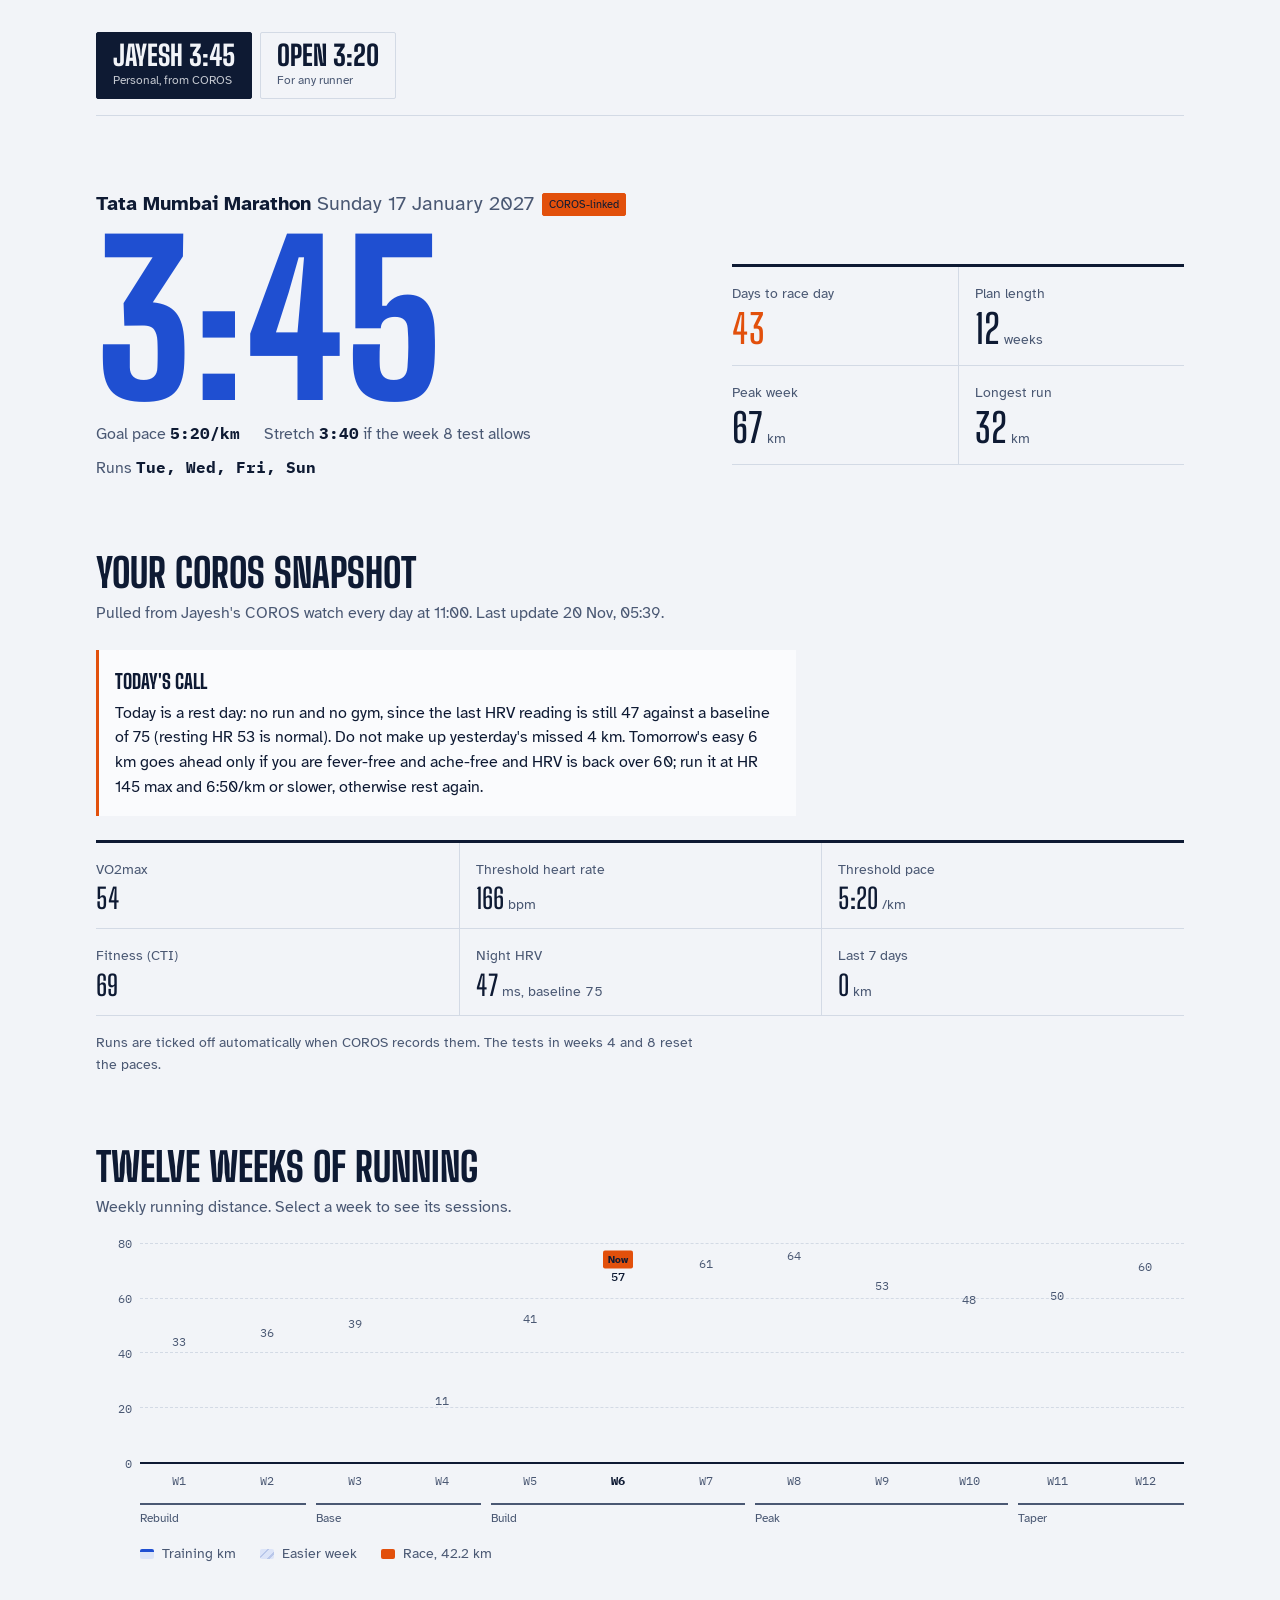
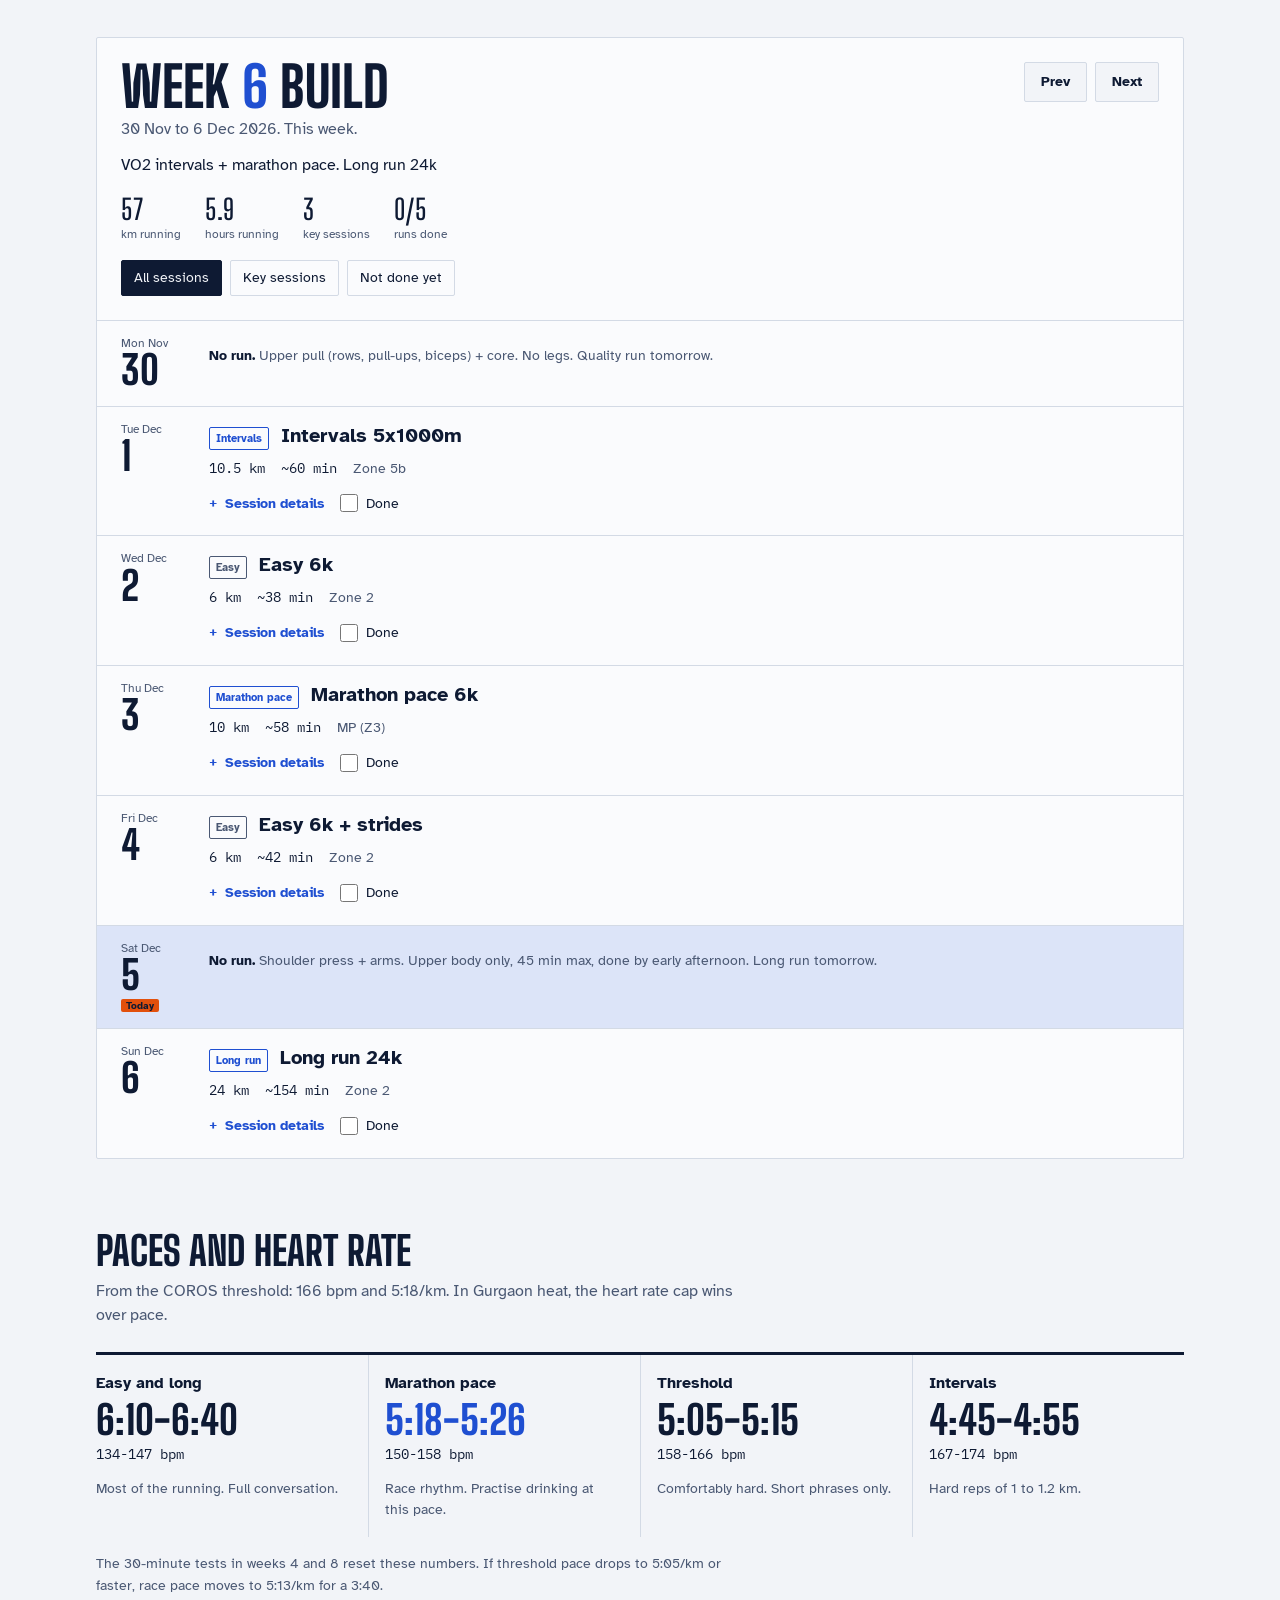
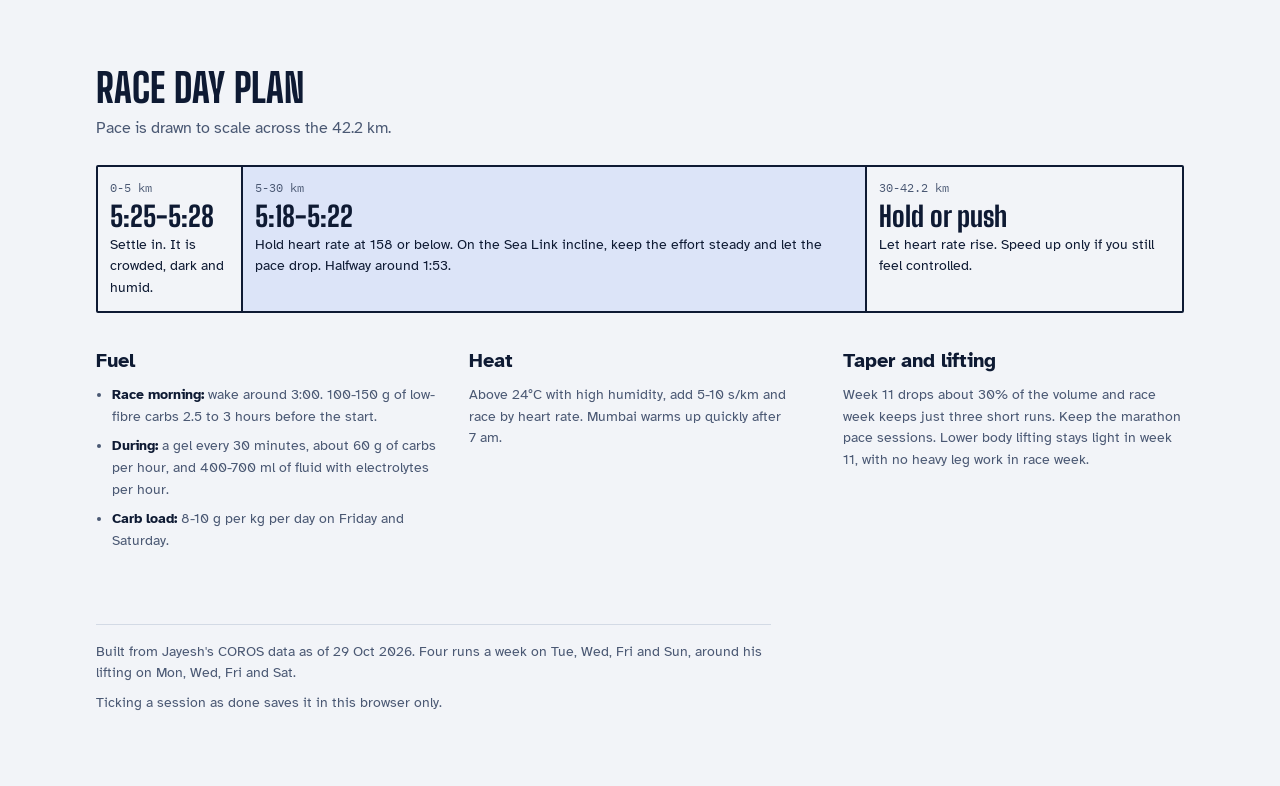
==== commit 456041b0: "Wk4: sick days + Sat 4k/Sun 7k return; wk5: test moved Tue to Thu" ====
--- a/web/index.html
+++ b/web/index.html
@@ -388,7 +388,7 @@
   <footer id="foot"></footer>
 </div>
 
-<script id="plan-jayesh" type="application/json">{"version":"1.0","meta":{"id":"tmm-2027","athlete":"Jayesh","event":"Tata Mumbai Marathon 2027","eventDate":"2027-01-17","planStartDate":"2026-10-26","planEndDate":"2027-01-17","createdAt":"2026-10-29T00:00:00Z","updatedAt":"2026-11-16T00:00:00Z","totalWeeks":12,"generatedBy":"Claude Coach (coros-coach)"},"preferences":{"swim":"meters","bike":"kilometers","run":"kilometers","firstDayOfWeek":"monday"},"assessment":{"foundation":{"raceHistory":["Leh/Ladakh marathon Sep 2026 (42.5 km, 6:01, altitude)","Gurgaon triathlon Oct 2026"],"peakTrainingLoad":9,"foundationLevel":"intermediate","yearsInSport":2},"currentForm":{"weeklyVolume":{"total":7,"run":1.5,"bike":1,"swim":0.7},"longestSessions":{"run":12.7,"bike":15},"consistency":3},"strengths":[{"sport":"run","evidence":"Marathon finished Sep 2026; 50-60 km weeks in Aug/Sep; VO2max 54"},{"sport":"strength","evidence":"4-5 lifting sessions/wk consistently"}],"limiters":[{"sport":"run","evidence":"Last 3 wks only 12-16 km/wk; LT pace 5:18/km is slower than sub-3:30 MP (4:58)"}],"constraints":["5 runs/wk from wk 4: Tue quality, Wed easy, Thu MP or progression (alternating), Fri easy + strides, Sun long","Gym from wk 5: Mon upper pull + core, Tue legs after the quality run (the only lower-body session; no barbell squats or deadlifts until after the race: split squats/step-ups, single-leg RDL, heavy calf raises, Nordics/hamstring curls, RPE 7), Wed bench/push, Fri optional light single-leg work, Sat shoulders + arms. Legs drop to 2 light sets in wk 8, 9 and 11; none in race week","Gym limits: 4 sessions a week, 60 min max each; Saturday 45 min upper body, done by early afternoon; no gym on a morning with HRV under 60 or resting HR 7+ above normal","Long runs capped at 28 km / about 3 hours: 8-week average was 25 km/wk, and every long run so far was run 7-16 bpm over the cap","Plan only changes on red flags: HRV <60 two mornings running, RHR 7+ above baseline, pain, illness","Illness 14-16 Nov (fever): wk 3 long run missed, wk 4 rest + easy return","Trip 27 Dec - 3 Jan: key sessions only, no gym (Tue intervals, Thu MP, Sun 3 Jan 24k w/ 10k MP). Long runs: 24k (6 Dec), 28k w/ 4k MP (13 Dec), 32k w/ 10k MP (20 Dec), 24k (Sat 26 Dec), 24k w/ 10k MP (3 Jan)","Pool access ending, no swim","Gurgaon heat/pollution: HR caps over pace","COROS LTHR 166 is stale (held 175 on 10 Nov). 24 Nov 30-min test (moved from 17 Nov, illness) sets real LTHR + LT pace; easy runs then pace band + HR ceiling","Non-negotiable: easy = easy, no unplanned runs, no skipped key sessions, run your session not your partner's, gels on every long run 18k+, pain = stop","Goal revised: sub-3:30 → 3:45 (stretch 3:40)"]},"zones":{"run":{"hr":{"lthr":166,"zones":[{"zone":1,"name":"Recovery","percentLow":0,"percentHigh":81,"hrLow":0,"hrHigh":134},{"zone":2,"name":"Aerobic","percentLow":81,"percentHigh":89,"hrLow":134,"hrHigh":148},{"zone":3,"name":"Tempo","percentLow":90,"percentHigh":93,"hrLow":149,"hrHigh":154},{"zone":4,"name":"Sub-threshold","percentLow":94,"percentHigh":99,"hrLow":156,"hrHigh":164},{"zone":5,"name":"Threshold (5a)","percentLow":100,"percentHigh":102,"hrLow":166,"hrHigh":169},{"zone":6,"name":"VO2max (5b)","percentLow":103,"percentHigh":106,"hrLow":171,"hrHigh":176}]},"pace":{"thresholdPace":"5:18/km","easy":"interim: HR ≤150, never faster than 6:40/km; reset by 24 Nov test (pace band + HR cap 88% new LTHR)","marathon":"5:18-5:26/km","threshold":"5:05-5:15/km","interval":"4:45-4:55/km"}}},"phases":[{"name":"Rebuild","startWeek":1,"endWeek":2,"focus":"Restore 5 runs/wk after 3 low weeks","weeklyHoursRange":{"low":2.5,"high":4},"keyWorkouts":["Long run 14-16k"],"physiologicalGoals":["Re-establish frequency","Tendon/joint re-loading"]},{"name":"Base","startWeek":3,"endWeek":4,"focus":"Aerobic volume, then illness recovery","weeklyHoursRange":{"low":2,"high":4.5},"keyWorkouts":["Progression 7k","Easy return runs"],"physiologicalGoals":["Raise LT pace","Aerobic base"]},{"name":"Build","startWeek":5,"endWeek":7,"focus":"LT test, then marathon-specific: MP volume, intervals, long-run fuelling","weeklyHoursRange":{"low":4.5,"high":6.5},"keyWorkouts":["30-min LT test 24 Nov","MP 6k","Long 16-24k"],"physiologicalGoals":["MP economy","Glycogen sparing","Gut training"]},{"name":"Peak","startWeek":8,"endWeek":10,"focus":"Highest volume + race simulation before the trip, then trip down week","weeklyHoursRange":{"low":3.5,"high":7},"keyWorkouts":["32k w/ 10k MP (20 Dec)","MP 8k","24k w/ 10k MP (3 Jan)"],"physiologicalGoals":["Fatigue resistance at MP"]},{"name":"Taper","startWeek":11,"endWeek":12,"focus":"Shed fatigue, keep sharpness","weeklyHoursRange":{"low":3,"high":5},"keyWorkouts":["MP 8k","MP sharpener"],"physiologicalGoals":["Supercompensation"]}],"weeks":[{"weekNumber":1,"startDate":"2026-10-26","endDate":"2026-11-01","phase":"Rebuild","focus":"Restart on four runs a week. HRV is a little below baseline, so keep it easy","targetHours":3.7,"isRecoveryWeek":false,"days":[{"date":"2026-10-26","dayOfWeek":"Monday","workouts":[{"id":"w1-mon","sport":"rest","type":"rest","name":"No run, strength","description":"Done: strength.","completed":false}]},{"date":"2026-10-27","dayOfWeek":"Tuesday","workouts":[{"id":"w1-tue","sport":"run","type":"endurance","name":"Done: 6.5k incl 1k reps","description":"endurance","durationMinutes":46,"distanceMeters":6600,"primaryZone":"mixed","humanReadable":"Already completed (Oct 27).","completed":true}]},{"date":"2026-10-28","dayOfWeek":"Wednesday","workouts":[{"id":"w1-wed","sport":"run","type":"endurance","name":"Done: 6k easy","description":"endurance","durationMinutes":48,"distanceMeters":6100,"primaryZone":"Zone 2","humanReadable":"Already completed (Oct 28).","completed":true}]},{"date":"2026-10-29","dayOfWeek":"Thursday","workouts":[{"id":"w1-thu","sport":"rest","type":"rest","name":"No run, strength","description":"Full rest, no gym.","completed":false}]},{"date":"2026-10-30","dayOfWeek":"Friday","workouts":[{"id":"w1-fri","sport":"run","type":"endurance","name":"Easy 6k","description":"Aerobic volume. Conversational.","durationMinutes":38,"distanceMeters":6000,"primaryZone":"Zone 2","humanReadable":"6 km easy. HR 150 max (interim until 24 Nov test; old LTHR 166 likely stale). If 150 forces you slower than 7:00/km, run 6:40-6:55/km instead. NEVER faster than 6:40/km","completed":false}]},{"date":"2026-10-31","dayOfWeek":"Saturday","workouts":[{"id":"w1-sat","sport":"rest","type":"rest","name":"No run, strength","description":"Shoulder press + arms. Upper body only, long run tomorrow.","completed":false}]},{"date":"2026-11-01","dayOfWeek":"Sunday","workouts":[{"id":"w1-sun","sport":"run","type":"long","name":"Long run 14k","description":"Key session. Builds endurance + fuelling practice.","durationMinutes":90,"distanceMeters":14000,"primaryZone":"Zone 2","humanReadable":"14 km total. Easy. HR 150 max (interim until 24 Nov test; old LTHR 166 likely stale). If 150 forces you slower than 7:00/km, run 6:40-6:55/km instead. NEVER faster than 6:40/km","completed":false}]}],"summary":{"totalHours":3.7,"bySport":{"run":{"sessions":4,"hours":3.7,"km":32.7}}}},{"weekNumber":2,"startDate":"2026-11-02","endDate":"2026-11-08","phase":"Rebuild","focus":"Four runs a week, first light quality","targetHours":3.8,"isRecoveryWeek":false,"days":[{"date":"2026-11-02","dayOfWeek":"Monday","workouts":[{"id":"w2-mon","sport":"rest","type":"rest","name":"No run, strength","description":"Deadlift + pull day. No run. Cap deadlift at RPE 7-8, quality run tomorrow.","completed":false}]},{"date":"2026-11-03","dayOfWeek":"Tuesday","workouts":[{"id":"w2-tue","sport":"run","type":"vo2max","name":"Fartlek 8x200m","description":"Key quality session. Full 2 km warm-up + 2 km cool-down easy.","durationMinutes":42,"distanceMeters":6800,"primaryZone":"Zone 2 + 5b","humanReadable":"2 km easy WU\n8x(200 m brisk @ 4:45-4:55/km, about 1 min / 150 m easy jog)\n2 km easy CD","completed":false}]},{"date":"2026-11-04","dayOfWeek":"Wednesday","workouts":[{"id":"w2-wed","sport":"run","type":"endurance","name":"Easy 6k","description":"Aerobic volume. Conversational.","durationMinutes":38,"distanceMeters":6000,"primaryZone":"Zone 2","humanReadable":"6 km easy. HR 150 max (interim until 24 Nov test; old LTHR 166 likely stale). If 150 forces you slower than 7:00/km, run 6:40-6:55/km instead. NEVER faster than 6:40/km","completed":false}]},{"date":"2026-11-05","dayOfWeek":"Thursday","workouts":[{"id":"w2-thu","sport":"rest","type":"rest","name":"No run, strength","description":"Full rest, no gym.","completed":false}]},{"date":"2026-11-06","dayOfWeek":"Friday","workouts":[{"id":"w2-fri","sport":"run","type":"tempo","name":"Marathon pace 3k","description":"Key quality session. Full 2 km warm-up + 2 km cool-down easy.","durationMinutes":42,"distanceMeters":7000,"primaryZone":"MP (Z3)","humanReadable":"2 km easy WU\n3 km @ MP, 5:18-5:26/km, HR 150-158 bpm. Smooth, not forced; practise drinking on the move\n2 km easy CD","completed":false}]},{"date":"2026-11-07","dayOfWeek":"Saturday","workouts":[{"id":"w2-sat","sport":"rest","type":"rest","name":"No run, strength","description":"Shoulder press + arms. Upper body only, long run tomorrow.","completed":false}]},{"date":"2026-11-08","dayOfWeek":"Sunday","workouts":[{"id":"w2-sun","sport":"run","type":"long","name":"Long run 16k","description":"Key session. Builds endurance + fuelling practice.","durationMinutes":103,"distanceMeters":16000,"primaryZone":"Zone 2","humanReadable":"16 km total. Easy. HR 150 max (interim until 24 Nov test; old LTHR 166 likely stale). If 150 forces you slower than 7:00/km, run 6:40-6:55/km instead. NEVER faster than 6:40/km","completed":false}]}],"summary":{"totalHours":3.8,"bySport":{"run":{"sessions":4,"hours":3.8,"km":35.8}}}},{"weekNumber":3,"startDate":"2026-11-09","endDate":"2026-11-15","phase":"Base","focus":"Progression done Tue. Rest of the week easy so Sunday's 18k is truly aerobic","targetHours":4.3,"isRecoveryWeek":false,"days":[{"date":"2026-11-09","dayOfWeek":"Monday","workouts":[{"id":"w3-mon","sport":"rest","type":"rest","name":"No run, strength","description":"Deadlift + pull day. No run. Cap deadlift at RPE 7-8, quality run tomorrow.","completed":false}]},{"date":"2026-11-10","dayOfWeek":"Tuesday","workouts":[{"id":"w3-tue","sport":"run","type":"endurance","name":"Done: progression 7k with partner","description":"tempo","durationMinutes":47,"distanceMeters":7000,"primaryZone":"Z2 → T","humanReadable":"Done (Nov 10). Finished 5:29/km at HR 175, harder than intended. Counts as this week's quality session.","completed":true}]},{"date":"2026-11-11","dayOfWeek":"Wednesday","workouts":[{"id":"w3-wed","sport":"rest","type":"rest","name":"No run, strength","description":"Bench + push day. No run.","completed":false}]},{"date":"2026-11-12","dayOfWeek":"Thursday","workouts":[{"id":"w3-thu","sport":"run","type":"endurance","name":"Easy 7k","description":"Aerobic volume. Conversational.","durationMinutes":45,"distanceMeters":7000,"primaryZone":"Zone 2","humanReadable":"7 km easy. HR 150 max (interim until 24 Nov test; old LTHR 166 likely stale). If 150 forces you slower than 7:00/km, run 6:40-6:55/km instead. NEVER faster than 6:40/km","completed":false}]},{"date":"2026-11-13","dayOfWeek":"Friday","workouts":[{"id":"w3-fri","sport":"run","type":"endurance","name":"Easy 7k + strides","description":"Aerobic volume. Conversational.","durationMinutes":48,"distanceMeters":7000,"primaryZone":"Zone 2","humanReadable":"7 km easy. HR 150 max (interim until 24 Nov test; old LTHR 166 likely stale). If 150 forces you slower than 7:00/km, run 6:40-6:55/km instead. NEVER faster than 6:40/km\nThen 6x20s strides (fast, relaxed, ~4:30/km) w/ 40s walk","completed":false}]},{"date":"2026-11-14","dayOfWeek":"Saturday","workouts":[{"id":"w3-sat","sport":"rest","type":"rest","name":"No run, strength","description":"Shoulder press + arms. Upper body only, long run tomorrow.","completed":false}]},{"date":"2026-11-15","dayOfWeek":"Sunday","workouts":[{"id":"w3-sun","sport":"run","type":"long","name":"Long run 18k","description":"Key session. Builds endurance + fuelling practice.","durationMinutes":116,"distanceMeters":18000,"primaryZone":"Zone 2","humanReadable":"18 km total. Easy. Long-run rule (wk 3 only, until 17 Nov test): HR avg 150-156, hard ceiling 160 on hills/late. Pace 6:30-6:50/km, NEVER faster than 6:30. First 3 km HR <=150 as warm-up, then settle into the band. HR past 160 = slow down\nFuel: gel/~30g carbs every 30-35 min from 40 min in + 400-600 ml fluid/h w/ electrolytes (rehearse race-day fuel)","completed":false}]}],"summary":{"totalHours":4.3,"bySport":{"run":{"sessions":4,"hours":4.3,"km":39.0}}}},{"weekNumber":4,"startDate":"2026-11-16","endDate":"2026-11-22","phase":"Base","focus":"Sick week (fever 14-15 Nov). Rest, then three short easy runs. Threshold test moved to 24 Nov","targetHours":2.1,"isRecoveryWeek":true,"days":[{"date":"2026-11-16","dayOfWeek":"Monday","workouts":[{"id":"w4-mon","sport":"rest","type":"rest","name":"No run, sick","description":"Sick. Full rest, no gym.","completed":false}]},{"date":"2026-11-17","dayOfWeek":"Tuesday","workouts":[{"id":"w4-tue","sport":"rest","type":"rest","name":"No run, sick","description":"Sick. Full rest, no gym. Threshold test moved to Tue 24 Nov.","completed":false}]},{"date":"2026-11-18","dayOfWeek":"Wednesday","workouts":[{"id":"w4-wed","sport":"rest","type":"rest","name":"No run, sick","description":"Rest. 20-30 min walk if the aches are gone.","completed":false}]},{"date":"2026-11-19","dayOfWeek":"Thursday","workouts":[{"id":"w4-thu","sport":"run","type":"endurance","name":"Easy 4k","description":"Aerobic volume. Conversational.","durationMinutes":26,"distanceMeters":4000,"primaryZone":"Zone 2","humanReadable":"4 km easy. Return from illness: HR 145 max, 6:50/km or slower. Fever, aches, chest tightness or dizziness = stop and walk home\nOnly run if you have had 24h+ with no fever (without paracetamol) and no body aches. If not, rest and slide this run a day","completed":false}]},{"date":"2026-11-20","dayOfWeek":"Friday","workouts":[{"id":"w4-fri","sport":"rest","type":"rest","name":"No run, rest","description":"Rest. No squats this week.","completed":false}]},{"date":"2026-11-21","dayOfWeek":"Saturday","workouts":[{"id":"w4-sat","sport":"run","type":"endurance","name":"Easy 6k","description":"Aerobic volume. Conversational.","durationMinutes":38,"distanceMeters":6000,"primaryZone":"Zone 2","humanReadable":"6 km easy. Return from illness: HR 145 max, 6:50/km or slower. Fever, aches, chest tightness or dizziness = stop and walk home\nOnly if Thursday's run felt normal. Light upper-body gym is fine from today.","completed":false}]},{"date":"2026-11-22","dayOfWeek":"Sunday","workouts":[{"id":"w4-sun","sport":"run","type":"endurance","name":"Easy 10k","description":"Aerobic volume. Conversational.","durationMinutes":64,"distanceMeters":10000,"primaryZone":"Zone 2","humanReadable":"10 km easy. Return from illness: HR 145 max, 6:50/km or slower. Fever, aches, chest tightness or dizziness = stop and walk home\nNo long run this week. Stop at 8 km if it feels like work.","completed":false}]}],"summary":{"totalHours":2.1,"bySport":{"run":{"sessions":3,"hours":2.1,"km":20.0}}}},{"weekNumber":5,"startDate":"2026-11-23","endDate":"2026-11-29","phase":"Build","focus":"Back to five runs. Threshold test Tue, everything else easy. Long run 16k","targetHours":4.7,"isRecoveryWeek":false,"days":[{"date":"2026-11-23","dayOfWeek":"Monday","workouts":[{"id":"w5-mon","sport":"rest","type":"rest","name":"No run, strength","description":"Upper pull + core at about 70% load. First full gym day back. No legs.","completed":false}]},{"date":"2026-11-24","dayOfWeek":"Tuesday","workouts":[{"id":"w5-tue","sport":"run","type":"test","name":"30-min threshold test","description":"Key quality session. Full 2 km warm-up + 2 km cool-down easy.","durationMinutes":70,"distanceMeters":9000,"primaryZone":"Test","humanReadable":"2 km easy WU + 4 strides\n30 min solo all-out-but-even (flat route, early AM)\nRecord: avg pace + avg HR of LAST 20 min = new LT pace / LTHR → I re-set MP\n2 km easy CD\nTest only if: 5+ days fever-free, the 3 easy runs felt normal, morning HRV back over 60 and resting HR within 5 of normal. If not, run easy 6k today and test Thu 26 Nov.\nGym (PM): legs, the only lower-body session this week, 35-40 min. No barbell squats or deadlifts. Split squats or step-ups 3x6-8 per leg, single-leg RDL 3x8 per leg, heavy calf raises 3x10 straight-knee + 2x12 bent-knee, Nordics or hamstring curls 2x6-8, side plank 2x30s. RPE 7, 2-3 reps left on every set. Start light this week, RPE 6","completed":false}]},{"date":"2026-11-25","dayOfWeek":"Wednesday","workouts":[{"id":"w5-wed","sport":"run","type":"endurance","name":"Easy 4k","description":"Aerobic volume. Conversational.","durationMinutes":26,"distanceMeters":4000,"primaryZone":"Zone 2","humanReadable":"4 km easy. HR cap = 88% of NEW LTHR from 24 Nov test (150 until reset) + pace band set from new LT pace. Run in the band; HR over cap = slow down. NEVER faster than the band\nGym: bench + push.","completed":false}]},{"date":"2026-11-26","dayOfWeek":"Thursday","workouts":[{"id":"w5-thu","sport":"run","type":"endurance","name":"Easy 7k","description":"Aerobic volume. Conversational.","durationMinutes":45,"distanceMeters":7000,"primaryZone":"Zone 2","humanReadable":"7 km easy. HR cap = 88% of NEW LTHR from 24 Nov test (150 until reset) + pace band set from new LT pace. Run in the band; HR over cap = slow down. NEVER faster than the band","completed":false}]},{"date":"2026-11-27","dayOfWeek":"Friday","workouts":[{"id":"w5-fri","sport":"run","type":"endurance","name":"Easy 5k + strides","description":"Aerobic volume. Conversational.","durationMinutes":35,"distanceMeters":5000,"primaryZone":"Zone 2","humanReadable":"5 km easy. HR cap = 88% of NEW LTHR from 24 Nov test (150 until reset) + pace band set from new LT pace. Run in the band; HR over cap = slow down. NEVER faster than the band\nThen 6x20s strides (fast, relaxed, ~4:30/km) w/ 40s walk\nGym (optional, 20-25 min): single-leg RDL, step-ups, calves, core. No barbell on your back.","completed":false}]},{"date":"2026-11-28","dayOfWeek":"Saturday","workouts":[{"id":"w5-sat","sport":"rest","type":"rest","name":"No run, strength","description":"Shoulder press + arms. Upper body only, 45 min max, done by early afternoon. Long run tomorrow.","completed":false}]},{"date":"2026-11-29","dayOfWeek":"Sunday","workouts":[{"id":"w5-sun","sport":"run","type":"long","name":"Long run 16k","description":"Key session. Builds endurance + fuelling practice.","durationMinutes":103,"distanceMeters":16000,"primaryZone":"Zone 2","humanReadable":"16 km total. Easy. HR cap = 88% of NEW LTHR from 24 Nov test (150 until reset) + pace band set from new LT pace. Run in the band; HR over cap = slow down. NEVER faster than the band\nFirst long run to be run at the prescribed effort. HR over the cap = slow down or walk, do not push through.","completed":false}]}],"summary":{"totalHours":4.7,"bySport":{"run":{"sessions":5,"hours":4.7,"km":41.0}}}},{"weekNumber":6,"startDate":"2026-11-30","endDate":"2026-12-06","phase":"Build","focus":"VO2 intervals + marathon pace. Long run 24k","targetHours":5.9,"isRecoveryWeek":false,"days":[{"date":"2026-11-30","dayOfWeek":"Monday","workouts":[{"id":"w6-mon","sport":"rest","type":"rest","name":"No run, strength","description":"Upper pull (rows, pull-ups, biceps) + core. No legs. Quality run tomorrow.","completed":false}]},{"date":"2026-12-01","dayOfWeek":"Tuesday","workouts":[{"id":"w6-tue","sport":"run","type":"vo2max","name":"Intervals 5x1000m","description":"Key quality session. Full 2 km warm-up + 2 km cool-down easy.","durationMinutes":60,"distanceMeters":10500,"primaryZone":"Zone 5b","humanReadable":"2 km easy WU + 4 strides\n5x1000 m @ 4:45-4:55/km (HR 167-174 bpm by end of rep), 2 min easy jog between\n2 km easy CD\nGym (PM): legs, the only lower-body session this week, 35-40 min. No barbell squats or deadlifts. Split squats or step-ups 3x6-8 per leg, single-leg RDL 3x8 per leg, heavy calf raises 3x10 straight-knee + 2x12 bent-knee, Nordics or hamstring curls 2x6-8, side plank 2x30s. RPE 7, 2-3 reps left on every set","completed":false}]},{"date":"2026-12-02","dayOfWeek":"Wednesday","workouts":[{"id":"w6-wed","sport":"run","type":"endurance","name":"Easy 6k","description":"Aerobic volume. Conversational.","durationMinutes":38,"distanceMeters":6000,"primaryZone":"Zone 2","humanReadable":"6 km easy. HR cap = 88% of NEW LTHR from 24 Nov test (150 until reset) + pace band set from new LT pace. Run in the band; HR over cap = slow down. NEVER faster than the band\nGym: bench + push.","completed":false}]},{"date":"2026-12-03","dayOfWeek":"Thursday","workouts":[{"id":"w6-thu","sport":"run","type":"tempo","name":"Marathon pace 6k","description":"Key quality session. Full 2 km warm-up + 2 km cool-down easy.","durationMinutes":58,"distanceMeters":10000,"primaryZone":"MP (Z3)","humanReadable":"2 km easy WU\n6 km @ MP, 5:18-5:26/km, HR 150-158 bpm. Smooth, not forced; practise drinking on the move\n2 km easy CD","completed":false}]},{"date":"2026-12-04","dayOfWeek":"Friday","workouts":[{"id":"w6-fri","sport":"run","type":"endurance","name":"Easy 6k + strides","description":"Aerobic volume. Conversational.","durationMinutes":42,"distanceMeters":6000,"primaryZone":"Zone 2","humanReadable":"6 km easy. HR cap = 88% of NEW LTHR from 24 Nov test (150 until reset) + pace band set from new LT pace. Run in the band; HR over cap = slow down. NEVER faster than the band\nThen 6x20s strides (fast, relaxed, ~4:30/km) w/ 40s walk\nGym (optional, 20-25 min): single-leg RDL, step-ups, calves, core. No barbell on your back.","completed":false}]},{"date":"2026-12-05","dayOfWeek":"Saturday","workouts":[{"id":"w6-sat","sport":"rest","type":"rest","name":"No run, strength","description":"Shoulder press + arms. Upper body only, 45 min max, done by early afternoon. Long run tomorrow.","completed":false}]},{"date":"2026-12-06","dayOfWeek":"Sunday","workouts":[{"id":"w6-sun","sport":"run","type":"long","name":"Long run 24k","description":"Key session. Builds endurance + fuelling practice.","durationMinutes":154,"distanceMeters":24000,"primaryZone":"Zone 2","humanReadable":"24 km total. Easy. HR cap = 88% of NEW LTHR from 24 Nov test (150 until reset) + pace band set from new LT pace. Run in the band; HR over cap = slow down. NEVER faster than the band\nFuel: gel/~30g carbs every 30-35 min from 40 min in + 400-600 ml fluid/h w/ electrolytes (rehearse race-day fuel)\nEasy the whole way. Exact race fuel from 40 min.","completed":false}]}],"summary":{"totalHours":5.9,"bySport":{"run":{"sessions":5,"hours":5.9,"km":56.5}}}},{"weekNumber":7,"startDate":"2026-12-07","endDate":"2026-12-13","phase":"Build","focus":"Longer threshold + progression. Long run 28k","targetHours":6.3,"isRecoveryWeek":false,"days":[{"date":"2026-12-07","dayOfWeek":"Monday","workouts":[{"id":"w7-mon","sport":"rest","type":"rest","name":"No run, strength","description":"Upper pull (rows, pull-ups, biceps) + core. No legs. Quality run tomorrow.","completed":false}]},{"date":"2026-12-08","dayOfWeek":"Tuesday","workouts":[{"id":"w7-tue","sport":"run","type":"threshold","name":"Threshold 4x1.6km","description":"Key quality session. Full 2 km warm-up + 2 km cool-down easy.","durationMinutes":63,"distanceMeters":11300,"primaryZone":"Zone 4-5a","humanReadable":"2 km easy WU + 4 strides\n4x1.6 km @ T 5:05-5:15/km (HR 158-166 bpm), 90s easy jog between\n2 km easy CD\nGym (PM): legs, the only lower-body session this week, 35-40 min. No barbell squats or deadlifts. Split squats or step-ups 3x6-8 per leg, single-leg RDL 3x8 per leg, heavy calf raises 3x10 straight-knee + 2x12 bent-knee, Nordics or hamstring curls 2x6-8, side plank 2x30s. RPE 7, 2-3 reps left on every set","completed":false}]},{"date":"2026-12-09","dayOfWeek":"Wednesday","workouts":[{"id":"w7-wed","sport":"run","type":"endurance","name":"Easy 6k","description":"Aerobic volume. Conversational.","durationMinutes":38,"distanceMeters":6000,"primaryZone":"Zone 2","humanReadable":"6 km easy. HR cap = 88% of NEW LTHR from 24 Nov test (150 until reset) + pace band set from new LT pace. Run in the band; HR over cap = slow down. NEVER faster than the band\nGym: bench + push.","completed":false}]},{"date":"2026-12-10","dayOfWeek":"Thursday","workouts":[{"id":"w7-thu","sport":"run","type":"tempo","name":"Progression 10k","description":"Key session (replaces the MP session this week). Finish at marathon pace, not faster.","durationMinutes":60,"distanceMeters":10000,"primaryZone":"Z2 → MP","humanReadable":"4 km easy (cap per new LTHR, never faster than easy band)\n2 km steady @ 5:45-5:55/km (HR ≤155)\n3 km @ MP 5:18-5:26/km (HR ≤162). NEVER faster than 5:18, even if your partner pushes\n1 km easy CD","completed":false}]},{"date":"2026-12-11","dayOfWeek":"Friday","workouts":[{"id":"w7-fri","sport":"run","type":"endurance","name":"Easy 6k + strides","description":"Aerobic volume. Conversational.","durationMinutes":42,"distanceMeters":6000,"primaryZone":"Zone 2","humanReadable":"6 km easy. HR cap = 88% of NEW LTHR from 24 Nov test (150 until reset) + pace band set from new LT pace. Run in the band; HR over cap = slow down. NEVER faster than the band\nThen 6x20s strides (fast, relaxed, ~4:30/km) w/ 40s walk\nGym (optional, 20-25 min): single-leg RDL, step-ups, calves, core. No barbell on your back.","completed":false}]},{"date":"2026-12-12","dayOfWeek":"Saturday","workouts":[{"id":"w7-sat","sport":"rest","type":"rest","name":"No run, strength","description":"Shoulder press + arms. Upper body only, 45 min max, done by early afternoon. Long run tomorrow.","completed":false}]},{"date":"2026-12-13","dayOfWeek":"Sunday","workouts":[{"id":"w7-sun","sport":"run","type":"long","name":"Long run 28k w/ 4k MP","description":"Key session. Builds endurance + fuelling practice.","durationMinutes":175,"distanceMeters":28000,"primaryZone":"Zone 2 + MP","humanReadable":"28 km total. First 22 km easy (HR cap = 88% of NEW LTHR from 24 Nov test (150 until reset) + pace band set from new LT pace. Run in the band; HR over cap = slow down. NEVER faster than the band) → 4 km @ MP 5:18-5:26/km (by pace) → 2 km easy\nFuel: gel/~30g carbs every 30-35 min from 40 min in + 400-600 ml fluid/h w/ electrolytes (rehearse race-day fuel)\nFull race kit and breakfast rehearsal (wake 3:30, run 5:15). Last 4 km before the cool-down at MP.","completed":false}]}],"summary":{"totalHours":6.3,"bySport":{"run":{"sessions":5,"hours":6.3,"km":61.3}}}},{"weekNumber":8,"startDate":"2026-12-14","endDate":"2026-12-20","phase":"Peak","focus":"Biggest week, before the trip. 32k with 10k at marathon pace","targetHours":6.6,"isRecoveryWeek":false,"days":[{"date":"2026-12-14","dayOfWeek":"Monday","workouts":[{"id":"w8-mon","sport":"rest","type":"rest","name":"No run, strength","description":"Upper pull (rows, pull-ups, biceps) + core. No legs. Quality run tomorrow.","completed":false}]},{"date":"2026-12-15","dayOfWeek":"Tuesday","workouts":[{"id":"w8-tue","sport":"run","type":"threshold","name":"Threshold 3x2.5km","description":"Key quality session. Full 2 km warm-up + 2 km cool-down easy.","durationMinutes":68,"distanceMeters":12100,"primaryZone":"Zone 4-5a","humanReadable":"2 km easy WU + 4 strides\n3x2.5 km @ T 5:05-5:15/km (HR 158-166 bpm), 120s easy jog between\n2 km easy CD\nGym (PM): legs, light, 25-30 min. Split squats or step-ups 2x6-8 per leg, single-leg RDL 2x8 per leg, heavy calf raises 2x10 straight-knee + 2x12 bent-knee, Nordics or hamstring curls 2x6-8, side plank 2x30s, all at RPE 6. No barbell squats or deadlifts","completed":false}]},{"date":"2026-12-16","dayOfWeek":"Wednesday","workouts":[{"id":"w8-wed","sport":"run","type":"endurance","name":"Easy 6k","description":"Aerobic volume. Conversational.","durationMinutes":38,"distanceMeters":6000,"primaryZone":"Zone 2","humanReadable":"6 km easy. HR cap = 88% of NEW LTHR from 24 Nov test (150 until reset) + pace band set from new LT pace. Run in the band; HR over cap = slow down. NEVER faster than the band\nGym: bench + push.","completed":false}]},{"date":"2026-12-17","dayOfWeek":"Thursday","workouts":[{"id":"w8-thu","sport":"run","type":"endurance","name":"Easy 8k","description":"Aerobic volume. Conversational.","durationMinutes":51,"distanceMeters":8000,"primaryZone":"Zone 2","humanReadable":"8 km easy. HR cap = 88% of NEW LTHR from 24 Nov test (150 until reset) + pace band set from new LT pace. Run in the band; HR over cap = slow down. NEVER faster than the band","completed":false}]},{"date":"2026-12-18","dayOfWeek":"Friday","workouts":[{"id":"w8-fri","sport":"run","type":"endurance","name":"Easy 6k + strides","description":"Aerobic volume. Conversational.","durationMinutes":42,"distanceMeters":6000,"primaryZone":"Zone 2","humanReadable":"6 km easy. HR cap = 88% of NEW LTHR from 24 Nov test (150 until reset) + pace band set from new LT pace. Run in the band; HR over cap = slow down. NEVER faster than the band\nThen 6x20s strides (fast, relaxed, ~4:30/km) w/ 40s walk\nGym: no leg work today.","completed":false}]},{"date":"2026-12-19","dayOfWeek":"Saturday","workouts":[{"id":"w8-sat","sport":"rest","type":"rest","name":"No run, strength","description":"Shoulder press + arms, light, 45 min max, done by early afternoon. Long run tomorrow.","completed":false}]},{"date":"2026-12-20","dayOfWeek":"Sunday","workouts":[{"id":"w8-sun","sport":"run","type":"long","name":"Long run 32k w/ 10k MP","description":"Key session. Builds endurance + fuelling practice.","durationMinutes":195,"distanceMeters":32000,"primaryZone":"Zone 2 + MP","humanReadable":"32 km total. First 20 km easy (HR cap = 88% of NEW LTHR from 24 Nov test (150 until reset) + pace band set from new LT pace. Run in the band; HR over cap = slow down. NEVER faster than the band) → 10 km @ MP 5:18-5:26/km (by pace) → 2 km easy\nFuel: gel/~30g carbs every 30-35 min from 40 min in + 400-600 ml fluid/h w/ electrolytes (rehearse race-day fuel)\nThe key run of the block. Start 5:15 am. MP block at 5:18-5:26, not faster. Gel every 30 min. Last year's 30k runs were run without a pace plan; this one has one, so follow it.","completed":false}]}],"summary":{"totalHours":6.6,"bySport":{"run":{"sessions":5,"hours":6.6,"km":64.1}}}},{"weekNumber":9,"startDate":"2026-12-21","endDate":"2026-12-27","phase":"Peak","focus":"Recover from the 32k, one MP session, 24k on Saturday before the trip","targetHours":5.6,"isRecoveryWeek":false,"days":[{"date":"2026-12-21","dayOfWeek":"Monday","workouts":[{"id":"w9-mon","sport":"rest","type":"rest","name":"No run, strength","description":"Upper pull (rows, pull-ups, biceps) + core. No legs. Quality run tomorrow.","completed":false}]},{"date":"2026-12-22","dayOfWeek":"Tuesday","workouts":[{"id":"w9-tue","sport":"run","type":"endurance","name":"Easy 6k","description":"Aerobic volume. Conversational.","durationMinutes":38,"distanceMeters":6000,"primaryZone":"Zone 2","humanReadable":"6 km easy. HR cap = 88% of NEW LTHR from 24 Nov test (150 until reset) + pace band set from new LT pace. Run in the band; HR over cap = slow down. NEVER faster than the band\nRecovery from Sunday's 32k. No quality before Thursday.\nGym (PM): legs, light, 25-30 min. Split squats or step-ups 2x6-8 per leg, single-leg RDL 2x8 per leg, heavy calf raises 2x10 straight-knee + 2x12 bent-knee, Nordics or hamstring curls 2x6-8, side plank 2x30s, all at RPE 6. No barbell squats or deadlifts","completed":false}]},{"date":"2026-12-23","dayOfWeek":"Wednesday","workouts":[{"id":"w9-wed","sport":"run","type":"endurance","name":"Easy 6k","description":"Aerobic volume. Conversational.","durationMinutes":38,"distanceMeters":6000,"primaryZone":"Zone 2","humanReadable":"6 km easy. HR cap = 88% of NEW LTHR from 24 Nov test (150 until reset) + pace band set from new LT pace. Run in the band; HR over cap = slow down. NEVER faster than the band\nGym: bench + push.","completed":false}]},{"date":"2026-12-24","dayOfWeek":"Thursday","workouts":[{"id":"w9-thu","sport":"run","type":"tempo","name":"Marathon pace 8k","description":"Key quality session. Full 2 km warm-up + 2 km cool-down easy.","durationMinutes":69,"distanceMeters":12000,"primaryZone":"MP (Z3)","humanReadable":"2 km easy WU\n8 km @ MP, 5:18-5:26/km, HR 150-158 bpm. Smooth, not forced; practise drinking on the move\n2 km easy CD","completed":false}]},{"date":"2026-12-25","dayOfWeek":"Friday","workouts":[{"id":"w9-fri","sport":"run","type":"endurance","name":"Easy 5k + strides","description":"Aerobic volume. Conversational.","durationMinutes":35,"distanceMeters":5000,"primaryZone":"Zone 2","humanReadable":"5 km easy. HR cap = 88% of NEW LTHR from 24 Nov test (150 until reset) + pace band set from new LT pace. Run in the band; HR over cap = slow down. NEVER faster than the band\nThen 6x20s strides (fast, relaxed, ~4:30/km) w/ 40s walk\nGym: no leg work today.","completed":false}]},{"date":"2026-12-26","dayOfWeek":"Saturday","workouts":[{"id":"w9-sat","sport":"run","type":"long","name":"Long run 24k","description":"Key session. Builds endurance + fuelling practice.","durationMinutes":154,"distanceMeters":24000,"primaryZone":"Zone 2","humanReadable":"24 km total. Easy. HR cap = 88% of NEW LTHR from 24 Nov test (150 until reset) + pace band set from new LT pace. Run in the band; HR over cap = slow down. NEVER faster than the band\nFuel: gel/~30g carbs every 30-35 min from 40 min in + 400-600 ml fluid/h w/ electrolytes (rehearse race-day fuel)\nSat 26 Dec, before you leave. Easy by the cap the whole way.\nGym: none today.","completed":false}]},{"date":"2026-12-27","dayOfWeek":"Sunday","workouts":[{"id":"w9-sun","sport":"rest","type":"rest","name":"No run, trip","description":"Trip starts. Travel day.","completed":false}]}],"summary":{"totalHours":5.6,"bySport":{"run":{"sessions":5,"hours":5.6,"km":53.0}}}},{"weekNumber":10,"startDate":"2026-12-28","endDate":"2027-01-03","phase":"Peak","focus":"Trip (27 Dec to 3 Jan): key sessions only, no gym. Intervals Tue, MP Thu, 24k race rehearsal Sun 3 Jan","targetHours":4.7,"isRecoveryWeek":false,"days":[{"date":"2026-12-28","dayOfWeek":"Monday","workouts":[{"id":"w10-mon","sport":"rest","type":"rest","name":"No run, trip","description":"Trip. No run, no gym.","completed":false}]},{"date":"2026-12-29","dayOfWeek":"Tuesday","workouts":[{"id":"w10-tue","sport":"run","type":"vo2max","name":"Intervals 6x1000m","description":"Key quality session. Full 2 km warm-up + 2 km cool-down easy.","durationMinutes":67,"distanceMeters":11800,"primaryZone":"Zone 5b","humanReadable":"2 km easy WU + 4 strides\n6x1000 m @ 4:45-4:55/km (HR 167-174 bpm by end of rep), 2 min easy jog between\n2 km easy CD","completed":false}]},{"date":"2026-12-30","dayOfWeek":"Wednesday","workouts":[{"id":"w10-wed","sport":"rest","type":"rest","name":"No run, trip","description":"Trip. No run, no gym.","completed":false}]},{"date":"2026-12-31","dayOfWeek":"Thursday","workouts":[{"id":"w10-thu","sport":"run","type":"tempo","name":"Marathon pace 8k","description":"Key quality session. Full 2 km warm-up + 2 km cool-down easy.","durationMinutes":69,"distanceMeters":12000,"primaryZone":"MP (Z3)","humanReadable":"2 km easy WU\n8 km @ MP, 5:18-5:26/km, HR 150-158 bpm. Smooth, not forced; practise drinking on the move\n2 km easy CD","completed":false}]},{"date":"2027-01-01","dayOfWeek":"Friday","workouts":[{"id":"w10-fri","sport":"rest","type":"rest","name":"No run, trip","description":"Trip. No run, no gym.","completed":false}]},{"date":"2027-01-02","dayOfWeek":"Saturday","workouts":[{"id":"w10-sat","sport":"rest","type":"rest","name":"No run, trip","description":"Trip. No run, no gym. Long run tomorrow.","completed":false}]},{"date":"2027-01-03","dayOfWeek":"Sunday","workouts":[{"id":"w10-sun","sport":"run","type":"long","name":"Long run 24k w/ 10k MP","description":"Key session. Builds endurance + fuelling practice.","durationMinutes":144,"distanceMeters":24000,"primaryZone":"Zone 2 + MP","humanReadable":"24 km total. First 12 km easy (HR cap = 88% of NEW LTHR from 24 Nov test (150 until reset) + pace band set from new LT pace. Run in the band; HR over cap = slow down. NEVER faster than the band) → 10 km @ MP 5:18-5:26/km (by pace) → 2 km easy\nFuel: gel/~30g carbs every 30-35 min from 40 min in + 400-600 ml fluid/h w/ electrolytes (rehearse race-day fuel)\nSun 3 Jan, or Mon 4 Jan if you travel on the 3rd. Final race rehearsal, exact race fuel and kit. Nothing longer after this. If you get home late on the 4th, cut to 20k but keep the 10k MP.","completed":false}]}],"summary":{"totalHours":4.7,"bySport":{"run":{"sessions":3,"hours":4.7,"km":47.8}}}},{"weekNumber":11,"startDate":"2027-01-04","endDate":"2027-01-10","phase":"Taper","focus":"Back from the trip. Volume down, intensity stays. One light leg session Tue","targetHours":5.0,"isRecoveryWeek":false,"days":[{"date":"2027-01-04","dayOfWeek":"Monday","workouts":[{"id":"w11-mon","sport":"rest","type":"rest","name":"No run, strength","description":"Upper pull + core, light. No legs. Rest if you ran the long run today.","completed":false}]},{"date":"2027-01-05","dayOfWeek":"Tuesday","workouts":[{"id":"w11-tue","sport":"run","type":"threshold","name":"Threshold 3x2km","description":"Key quality session. Full 2 km warm-up + 2 km cool-down easy.","durationMinutes":61,"distanceMeters":10600,"primaryZone":"Zone 4-5a","humanReadable":"2 km easy WU + 4 strides\n3x2 km @ T 5:05-5:15/km (HR 158-166 bpm), 120s easy jog between\n2 km easy CD\nGym (PM): legs, light, 25-30 min. Split squats or step-ups 2x6-8 per leg, single-leg RDL 2x8 per leg, heavy calf raises 2x10 straight-knee + 2x12 bent-knee, Nordics or hamstring curls 2x6-8, side plank 2x30s, all at RPE 5-6. No barbell squats or deadlifts","completed":false}]},{"date":"2027-01-06","dayOfWeek":"Wednesday","workouts":[{"id":"w11-wed","sport":"run","type":"endurance","name":"Easy 6k","description":"Aerobic volume. Conversational.","durationMinutes":38,"distanceMeters":6000,"primaryZone":"Zone 2","humanReadable":"6 km easy. HR cap = 88% of NEW LTHR from 24 Nov test (150 until reset) + pace band set from new LT pace. Run in the band; HR over cap = slow down. NEVER faster than the band\nGym: bench + push.","completed":false}]},{"date":"2027-01-07","dayOfWeek":"Thursday","workouts":[{"id":"w11-thu","sport":"run","type":"tempo","name":"Marathon pace 8k","description":"Key quality session. Full 2 km warm-up + 2 km cool-down easy.","durationMinutes":69,"distanceMeters":12000,"primaryZone":"MP (Z3)","humanReadable":"2 km easy WU\n8 km @ MP, 5:18-5:26/km, HR 150-158 bpm. Smooth, not forced; practise drinking on the move\n2 km easy CD","completed":false}]},{"date":"2027-01-08","dayOfWeek":"Friday","workouts":[{"id":"w11-fri","sport":"run","type":"endurance","name":"Easy 5k + strides","description":"Aerobic volume. Conversational.","durationMinutes":35,"distanceMeters":5000,"primaryZone":"Zone 2","humanReadable":"5 km easy. HR cap = 88% of NEW LTHR from 24 Nov test (150 until reset) + pace band set from new LT pace. Run in the band; HR over cap = slow down. NEVER faster than the band\nThen 6x20s strides (fast, relaxed, ~4:30/km) w/ 40s walk\nGym: no leg work today.","completed":false}]},{"date":"2027-01-09","dayOfWeek":"Saturday","workouts":[{"id":"w11-sat","sport":"rest","type":"rest","name":"No run, strength","description":"Shoulder press + arms. Upper body only, 45 min max, done by early afternoon. Long run tomorrow.","completed":false}]},{"date":"2027-01-10","dayOfWeek":"Sunday","workouts":[{"id":"w11-sun","sport":"run","type":"long","name":"Long run 16k w/ 5k MP","description":"Key session. Builds endurance + fuelling practice.","durationMinutes":97,"distanceMeters":16000,"primaryZone":"Zone 2 + MP","humanReadable":"16 km total. First 9 km easy (HR cap = 88% of NEW LTHR from 24 Nov test (150 until reset) + pace band set from new LT pace. Run in the band; HR over cap = slow down. NEVER faster than the band) → 5 km @ MP 5:18-5:26/km (by pace) → 2 km easy","completed":false}]}],"summary":{"totalHours":5.0,"bySport":{"run":{"sessions":5,"hours":5.0,"km":49.6}}}},{"weekNumber":12,"startDate":"2027-01-11","endDate":"2027-01-17","phase":"Race","focus":"Race week. No heavy lower-body lifting","targetHours":5.6,"isRecoveryWeek":false,"days":[{"date":"2027-01-11","dayOfWeek":"Monday","workouts":[{"id":"w12-mon","sport":"rest","type":"rest","name":"No run, strength","description":"Upper body only, light. No deadlift.","completed":false}]},{"date":"2027-01-12","dayOfWeek":"Tuesday","workouts":[{"id":"w12-tue","sport":"run","type":"tempo","name":"MP sharpener 3x1.6k","description":"Key quality session. Full 2 km warm-up + 2 km cool-down easy.","durationMinutes":52,"distanceMeters":9000,"primaryZone":"MP","humanReadable":"2 km easy WU\n3x1.6 km @ MP 5:18-5:26/km, 2 min jog between\n2 km easy CD\nGym: no lower-body lifting this week.","completed":false}]},{"date":"2027-01-13","dayOfWeek":"Wednesday","workouts":[{"id":"w12-wed","sport":"run","type":"endurance","name":"Easy 5k","description":"Aerobic volume. Conversational.","durationMinutes":32,"distanceMeters":5000,"primaryZone":"Zone 2","humanReadable":"5 km easy. HR cap = 88% of NEW LTHR from 24 Nov test (150 until reset) + pace band set from new LT pace. Run in the band; HR over cap = slow down. NEVER faster than the band\nGym: upper body light, or skip.","completed":false}]},{"date":"2027-01-14","dayOfWeek":"Thursday","workouts":[{"id":"w12-thu","sport":"run","type":"endurance","name":"Easy 4k + strides","description":"Aerobic volume. Conversational.","durationMinutes":29,"distanceMeters":4000,"primaryZone":"Zone 2","humanReadable":"4 km easy. HR cap = 88% of NEW LTHR from 24 Nov test (150 until reset) + pace band set from new LT pace. Run in the band; HR over cap = slow down. NEVER faster than the band\nThen 6x20s strides (fast, relaxed, ~4:30/km) w/ 40s walk","completed":false}]},{"date":"2027-01-15","dayOfWeek":"Friday","workouts":[{"id":"w12-fri","sport":"rest","type":"rest","name":"No run, strength","description":"Rest. No leg day. Carb loading starts (8-10 g per kg).","completed":false}]},{"date":"2027-01-16","dayOfWeek":"Saturday","workouts":[{"id":"w12-sat","sport":"rest","type":"rest","name":"No run, strength","description":"Rest or 15 min shakeout. Carb load, bib pickup, kit laid out, sleep early.","completed":false}]},{"date":"2027-01-17","dayOfWeek":"Sunday","workouts":[{"id":"w12-sun-race","sport":"run","type":"race","name":"TATA MUMBAI MARATHON","description":"Race day.","durationMinutes":225,"distanceMeters":42195,"primaryZone":"MP","humanReadable":"Goal 3:45 (5:20/km). Km 0-5: 5:25-5:28. Km 5-30: 5:18-5:22, HR 158 or below. Km 30+: hold or push if HR allows. Gel every 30 min.","completed":false}]}],"summary":{"totalHours":5.6,"bySport":{"run":{"sessions":4,"hours":5.6,"km":60.2}}}}],"raceStrategy":{"event":{"name":"Tata Mumbai Marathon","date":"2027-01-17","type":"marathon","distances":{"run":42.2}},"pacing":{"run":{"targetPace":"5:18-5:22/km (goal 3:45); 5:13/km only if the 24 Nov test gives LT pace ≤5:05/km and the MP blocks on 20 Dec feel controlled (3:40)","targetHR":"≤158 to km 30, then free","notes":"Km 0-5 at 5:25-5:28 (crowded, dark, humid). Don't chase pace on Bandra-Worli Sea Link incline, hold effort. Bank nothing. Expect late-race rise toward Peddar Road / Marine Drive and rising heat after ~7 am: if temp >24°C / very humid, add 5-10 s/km and race HR, not pace. Halfway target ~1:53."}},"nutrition":{"preRace":"Wake 3:00-3:15. 2.5-3 h before: 100-150 g carbs low-fibre (white bread/jam/banana/rice) + 500 ml fluid w/ electrolytes. Gel 15 min pre-start.","during":{"carbsPerHour":60,"fluidPerHour":"400-700 ml w/ electrolytes (humid, salt matters)","products":["Gel every 30 min (same brand as long runs)","Sip water/electrolyte at most stations"]},"notes":"Rehearse exact fuel on wk 7, 8, 9 long runs. Carb load Fri-Sat (8-10 g/kg/day). Nothing new on race day."},"taper":{"startDate":"2027-01-04","volumeReduction":35,"notes":"Wk 11 ~-30%, wk 12 ~-55% excl race. Keep MP touches. One light leg session wk 11 (Tue), none wk 12."}}}</script>
+<script id="plan-jayesh" type="application/json">{"version":"1.0","meta":{"id":"tmm-2027","athlete":"Jayesh","event":"Tata Mumbai Marathon 2027","eventDate":"2027-01-17","planStartDate":"2026-10-26","planEndDate":"2027-01-17","createdAt":"2026-10-29T00:00:00Z","updatedAt":"2026-11-23T00:00:00Z","totalWeeks":12,"generatedBy":"Claude Coach (coros-coach)"},"preferences":{"swim":"meters","bike":"kilometers","run":"kilometers","firstDayOfWeek":"monday"},"assessment":{"foundation":{"raceHistory":["Leh/Ladakh marathon Sep 2026 (42.5 km, 6:01, altitude)","Gurgaon triathlon Oct 2026"],"peakTrainingLoad":9,"foundationLevel":"intermediate","yearsInSport":2},"currentForm":{"weeklyVolume":{"total":7,"run":1.5,"bike":1,"swim":0.7},"longestSessions":{"run":12.7,"bike":15},"consistency":3},"strengths":[{"sport":"run","evidence":"Marathon finished Sep 2026; 50-60 km weeks in Aug/Sep; VO2max 54"},{"sport":"strength","evidence":"4-5 lifting sessions/wk consistently"}],"limiters":[{"sport":"run","evidence":"Last 3 wks only 12-16 km/wk; LT pace 5:18/km is slower than sub-3:30 MP (4:58)"}],"constraints":["5 runs/wk from wk 4: Tue quality, Wed easy, Thu MP or progression (alternating), Fri easy + strides, Sun long","Gym from wk 5: Mon upper pull + core, Tue legs after the quality run (the only lower-body session; no barbell squats or deadlifts until after the race: split squats/step-ups, single-leg RDL, heavy calf raises, Nordics/hamstring curls, RPE 7), Wed bench/push, Fri optional light single-leg work, Sat shoulders + arms. Legs drop to 2 light sets in wk 8, 9 and 11; none in race week","Gym limits: 4 sessions a week, 60 min max each; Saturday 45 min upper body, done by early afternoon; no gym on a morning with HRV under 60 or resting HR 7+ above normal","Long runs capped at 28 km / about 3 hours: 8-week average was 25 km/wk, and every long run so far was run 7-16 bpm over the cap","Plan only changes on red flags: HRV <60 two mornings running, RHR 7+ above baseline, pain, illness","Illness 14-16 Nov (fever): wk 3 long run missed, wk 4 rest + easy return","Trip 27 Dec - 3 Jan: key sessions only, no gym (Tue intervals, Thu MP, Sun 3 Jan 24k w/ 10k MP). Long runs: 24k (6 Dec), 28k w/ 4k MP (13 Dec), 32k w/ 10k MP (20 Dec), 24k (Sat 26 Dec), 24k w/ 10k MP (3 Jan)","Pool access ending, no swim","Gurgaon heat/pollution: HR caps over pace","COROS LTHR 166 is stale (held 175 on 10 Nov). 24 Nov 30-min test (moved from 17 Nov, illness) sets real LTHR + LT pace; easy runs then pace band + HR ceiling","Non-negotiable: easy = easy, no unplanned runs, no skipped key sessions, run your session not your partner's, gels on every long run 18k+, pain = stop","Goal revised: sub-3:30 → 3:45 (stretch 3:40)"]},"zones":{"run":{"hr":{"lthr":166,"zones":[{"zone":1,"name":"Recovery","percentLow":0,"percentHigh":81,"hrLow":0,"hrHigh":134},{"zone":2,"name":"Aerobic","percentLow":81,"percentHigh":89,"hrLow":134,"hrHigh":148},{"zone":3,"name":"Tempo","percentLow":90,"percentHigh":93,"hrLow":149,"hrHigh":154},{"zone":4,"name":"Sub-threshold","percentLow":94,"percentHigh":99,"hrLow":156,"hrHigh":164},{"zone":5,"name":"Threshold (5a)","percentLow":100,"percentHigh":102,"hrLow":166,"hrHigh":169},{"zone":6,"name":"VO2max (5b)","percentLow":103,"percentHigh":106,"hrLow":171,"hrHigh":176}]},"pace":{"thresholdPace":"5:18/km","easy":"interim: HR ≤150, never faster than 6:40/km; reset by 24 Nov test (pace band + HR cap 88% new LTHR)","marathon":"5:18-5:26/km","threshold":"5:05-5:15/km","interval":"4:45-4:55/km"}}},"phases":[{"name":"Rebuild","startWeek":1,"endWeek":2,"focus":"Restore 5 runs/wk after 3 low weeks","weeklyHoursRange":{"low":2.5,"high":4},"keyWorkouts":["Long run 14-16k"],"physiologicalGoals":["Re-establish frequency","Tendon/joint re-loading"]},{"name":"Base","startWeek":3,"endWeek":4,"focus":"Aerobic volume, then illness recovery","weeklyHoursRange":{"low":2,"high":4.5},"keyWorkouts":["Progression 7k","Easy return runs"],"physiologicalGoals":["Raise LT pace","Aerobic base"]},{"name":"Build","startWeek":5,"endWeek":7,"focus":"LT test, then marathon-specific: MP volume, intervals, long-run fuelling","weeklyHoursRange":{"low":4.5,"high":6.5},"keyWorkouts":["30-min LT test 24 Nov","MP 6k","Long 16-24k"],"physiologicalGoals":["MP economy","Glycogen sparing","Gut training"]},{"name":"Peak","startWeek":8,"endWeek":10,"focus":"Highest volume + race simulation before the trip, then trip down week","weeklyHoursRange":{"low":3.5,"high":7},"keyWorkouts":["32k w/ 10k MP (20 Dec)","MP 8k","24k w/ 10k MP (3 Jan)"],"physiologicalGoals":["Fatigue resistance at MP"]},{"name":"Taper","startWeek":11,"endWeek":12,"focus":"Shed fatigue, keep sharpness","weeklyHoursRange":{"low":3,"high":5},"keyWorkouts":["MP 8k","MP sharpener"],"physiologicalGoals":["Supercompensation"]}],"weeks":[{"weekNumber":1,"startDate":"2026-10-26","endDate":"2026-11-01","phase":"Rebuild","focus":"Restart on four runs a week. HRV is a little below baseline, so keep it easy","targetHours":3.7,"isRecoveryWeek":false,"days":[{"date":"2026-10-26","dayOfWeek":"Monday","workouts":[{"id":"w1-mon","sport":"rest","type":"rest","name":"No run, strength","description":"Done: strength.","completed":false}]},{"date":"2026-10-27","dayOfWeek":"Tuesday","workouts":[{"id":"w1-tue","sport":"run","type":"endurance","name":"Done: 6.5k incl 1k reps","description":"endurance","durationMinutes":46,"distanceMeters":6600,"primaryZone":"mixed","humanReadable":"Already completed (Oct 27).","completed":true}]},{"date":"2026-10-28","dayOfWeek":"Wednesday","workouts":[{"id":"w1-wed","sport":"run","type":"endurance","name":"Done: 6k easy","description":"endurance","durationMinutes":48,"distanceMeters":6100,"primaryZone":"Zone 2","humanReadable":"Already completed (Oct 28).","completed":true}]},{"date":"2026-10-29","dayOfWeek":"Thursday","workouts":[{"id":"w1-thu","sport":"rest","type":"rest","name":"No run, strength","description":"Full rest, no gym.","completed":false}]},{"date":"2026-10-30","dayOfWeek":"Friday","workouts":[{"id":"w1-fri","sport":"run","type":"endurance","name":"Easy 6k","description":"Aerobic volume. Conversational.","durationMinutes":38,"distanceMeters":6000,"primaryZone":"Zone 2","humanReadable":"6 km easy. HR 150 max (interim until 24 Nov test; old LTHR 166 likely stale). If 150 forces you slower than 7:00/km, run 6:40-6:55/km instead. NEVER faster than 6:40/km","completed":false}]},{"date":"2026-10-31","dayOfWeek":"Saturday","workouts":[{"id":"w1-sat","sport":"rest","type":"rest","name":"No run, strength","description":"Shoulder press + arms. Upper body only, long run tomorrow.","completed":false}]},{"date":"2026-11-01","dayOfWeek":"Sunday","workouts":[{"id":"w1-sun","sport":"run","type":"long","name":"Long run 14k","description":"Key session. Builds endurance + fuelling practice.","durationMinutes":90,"distanceMeters":14000,"primaryZone":"Zone 2","humanReadable":"14 km total. Easy. HR 150 max (interim until 24 Nov test; old LTHR 166 likely stale). If 150 forces you slower than 7:00/km, run 6:40-6:55/km instead. NEVER faster than 6:40/km","completed":false}]}],"summary":{"totalHours":3.7,"bySport":{"run":{"sessions":4,"hours":3.7,"km":32.7}}}},{"weekNumber":2,"startDate":"2026-11-02","endDate":"2026-11-08","phase":"Rebuild","focus":"Four runs a week, first light quality","targetHours":3.8,"isRecoveryWeek":false,"days":[{"date":"2026-11-02","dayOfWeek":"Monday","workouts":[{"id":"w2-mon","sport":"rest","type":"rest","name":"No run, strength","description":"Deadlift + pull day. No run. Cap deadlift at RPE 7-8, quality run tomorrow.","completed":false}]},{"date":"2026-11-03","dayOfWeek":"Tuesday","workouts":[{"id":"w2-tue","sport":"run","type":"vo2max","name":"Fartlek 8x200m","description":"Key quality session. Full 2 km warm-up + 2 km cool-down easy.","durationMinutes":42,"distanceMeters":6800,"primaryZone":"Zone 2 + 5b","humanReadable":"2 km easy WU\n8x(200 m brisk @ 4:45-4:55/km, about 1 min / 150 m easy jog)\n2 km easy CD","completed":false}]},{"date":"2026-11-04","dayOfWeek":"Wednesday","workouts":[{"id":"w2-wed","sport":"run","type":"endurance","name":"Easy 6k","description":"Aerobic volume. Conversational.","durationMinutes":38,"distanceMeters":6000,"primaryZone":"Zone 2","humanReadable":"6 km easy. HR 150 max (interim until 24 Nov test; old LTHR 166 likely stale). If 150 forces you slower than 7:00/km, run 6:40-6:55/km instead. NEVER faster than 6:40/km","completed":false}]},{"date":"2026-11-05","dayOfWeek":"Thursday","workouts":[{"id":"w2-thu","sport":"rest","type":"rest","name":"No run, strength","description":"Full rest, no gym.","completed":false}]},{"date":"2026-11-06","dayOfWeek":"Friday","workouts":[{"id":"w2-fri","sport":"run","type":"tempo","name":"Marathon pace 3k","description":"Key quality session. Full 2 km warm-up + 2 km cool-down easy.","durationMinutes":42,"distanceMeters":7000,"primaryZone":"MP (Z3)","humanReadable":"2 km easy WU\n3 km @ MP, 5:18-5:26/km, HR 150-158 bpm. Smooth, not forced; practise drinking on the move\n2 km easy CD","completed":false}]},{"date":"2026-11-07","dayOfWeek":"Saturday","workouts":[{"id":"w2-sat","sport":"rest","type":"rest","name":"No run, strength","description":"Shoulder press + arms. Upper body only, long run tomorrow.","completed":false}]},{"date":"2026-11-08","dayOfWeek":"Sunday","workouts":[{"id":"w2-sun","sport":"run","type":"long","name":"Long run 16k","description":"Key session. Builds endurance + fuelling practice.","durationMinutes":103,"distanceMeters":16000,"primaryZone":"Zone 2","humanReadable":"16 km total. Easy. HR 150 max (interim until 24 Nov test; old LTHR 166 likely stale). If 150 forces you slower than 7:00/km, run 6:40-6:55/km instead. NEVER faster than 6:40/km","completed":false}]}],"summary":{"totalHours":3.8,"bySport":{"run":{"sessions":4,"hours":3.8,"km":35.8}}}},{"weekNumber":3,"startDate":"2026-11-09","endDate":"2026-11-15","phase":"Base","focus":"Progression done Tue. Rest of the week easy so Sunday's 18k is truly aerobic","targetHours":4.3,"isRecoveryWeek":false,"days":[{"date":"2026-11-09","dayOfWeek":"Monday","workouts":[{"id":"w3-mon","sport":"rest","type":"rest","name":"No run, strength","description":"Deadlift + pull day. No run. Cap deadlift at RPE 7-8, quality run tomorrow.","completed":false}]},{"date":"2026-11-10","dayOfWeek":"Tuesday","workouts":[{"id":"w3-tue","sport":"run","type":"endurance","name":"Done: progression 7k with partner","description":"tempo","durationMinutes":47,"distanceMeters":7000,"primaryZone":"Z2 → T","humanReadable":"Done (Nov 10). Finished 5:29/km at HR 175, harder than intended. Counts as this week's quality session.","completed":true}]},{"date":"2026-11-11","dayOfWeek":"Wednesday","workouts":[{"id":"w3-wed","sport":"rest","type":"rest","name":"No run, strength","description":"Bench + push day. No run.","completed":false}]},{"date":"2026-11-12","dayOfWeek":"Thursday","workouts":[{"id":"w3-thu","sport":"run","type":"endurance","name":"Easy 7k","description":"Aerobic volume. Conversational.","durationMinutes":45,"distanceMeters":7000,"primaryZone":"Zone 2","humanReadable":"7 km easy. HR 150 max (interim until 24 Nov test; old LTHR 166 likely stale). If 150 forces you slower than 7:00/km, run 6:40-6:55/km instead. NEVER faster than 6:40/km","completed":false}]},{"date":"2026-11-13","dayOfWeek":"Friday","workouts":[{"id":"w3-fri","sport":"run","type":"endurance","name":"Easy 7k + strides","description":"Aerobic volume. Conversational.","durationMinutes":48,"distanceMeters":7000,"primaryZone":"Zone 2","humanReadable":"7 km easy. HR 150 max (interim until 24 Nov test; old LTHR 166 likely stale). If 150 forces you slower than 7:00/km, run 6:40-6:55/km instead. NEVER faster than 6:40/km\nThen 6x20s strides (fast, relaxed, ~4:30/km) w/ 40s walk","completed":false}]},{"date":"2026-11-14","dayOfWeek":"Saturday","workouts":[{"id":"w3-sat","sport":"rest","type":"rest","name":"No run, strength","description":"Shoulder press + arms. Upper body only, long run tomorrow.","completed":false}]},{"date":"2026-11-15","dayOfWeek":"Sunday","workouts":[{"id":"w3-sun","sport":"run","type":"long","name":"Long run 18k","description":"Key session. Builds endurance + fuelling practice.","durationMinutes":116,"distanceMeters":18000,"primaryZone":"Zone 2","humanReadable":"18 km total. Easy. Long-run rule (wk 3 only, until 17 Nov test): HR avg 150-156, hard ceiling 160 on hills/late. Pace 6:30-6:50/km, NEVER faster than 6:30. First 3 km HR <=150 as warm-up, then settle into the band. HR past 160 = slow down\nFuel: gel/~30g carbs every 30-35 min from 40 min in + 400-600 ml fluid/h w/ electrolytes (rehearse race-day fuel)","completed":false}]}],"summary":{"totalHours":4.3,"bySport":{"run":{"sessions":4,"hours":4.3,"km":39.0}}}},{"weekNumber":4,"startDate":"2026-11-16","endDate":"2026-11-22","phase":"Base","focus":"Sick week (fever 14-15 Nov). Rest, then three short easy runs. Threshold test moved to 24 Nov","targetHours":1.2,"isRecoveryWeek":true,"days":[{"date":"2026-11-16","dayOfWeek":"Monday","workouts":[{"id":"w4-mon","sport":"rest","type":"rest","name":"No run, sick","description":"Sick. Full rest, no gym.","completed":false}]},{"date":"2026-11-17","dayOfWeek":"Tuesday","workouts":[{"id":"w4-tue","sport":"rest","type":"rest","name":"No run, sick","description":"Sick. Full rest, no gym. Threshold test moved to Tue 24 Nov.","completed":false}]},{"date":"2026-11-18","dayOfWeek":"Wednesday","workouts":[{"id":"w4-wed","sport":"rest","type":"rest","name":"No run, sick","description":"Rest. 20-30 min walk if the aches are gone.","completed":false}]},{"date":"2026-11-19","dayOfWeek":"Thursday","workouts":[{"id":"w4-thu","sport":"rest","type":"rest","name":"No run, sick","description":"Still sick (fever). No run.","completed":false}]},{"date":"2026-11-20","dayOfWeek":"Friday","workouts":[{"id":"w4-fri","sport":"rest","type":"rest","name":"No run, rest","description":"Felt fine in the morning. Rest, no gym. Fever-free 24h without paracetamol = cleared to run Saturday.","completed":false}]},{"date":"2026-11-21","dayOfWeek":"Saturday","workouts":[{"id":"w4-sat","sport":"run","type":"endurance","name":"Easy 4k","description":"Aerobic volume. Conversational.","durationMinutes":26,"distanceMeters":4000,"primaryZone":"Zone 2","humanReadable":"4 km easy. Return from illness: HR 145 max, 6:50/km or slower. Fever, aches, chest tightness or dizziness = stop and walk home\nFirst run back. Watch shows 6k: stop at 4k. If fever or aches are back, skip and try Sunday.","completed":false}]},{"date":"2026-11-22","dayOfWeek":"Sunday","workouts":[{"id":"w4-sun","sport":"run","type":"endurance","name":"Easy 7k","description":"Aerobic volume. Conversational.","durationMinutes":45,"distanceMeters":7000,"primaryZone":"Zone 2","humanReadable":"7 km easy. Return from illness: HR 145 max, 6:50/km or slower. Fever, aches, chest tightness or dizziness = stop and walk home\nOnly if Saturday felt normal. Watch shows 10k: stop at 7k. If Saturday felt off, rest.","completed":false}]}],"summary":{"totalHours":1.2,"bySport":{"run":{"sessions":2,"hours":1.2,"km":11.0}}}},{"weekNumber":5,"startDate":"2026-11-23","endDate":"2026-11-29","phase":"Build","focus":"Back to five runs. Threshold test Thu (moved from Tue), everything else easy. Long run 16k","targetHours":4.7,"isRecoveryWeek":false,"days":[{"date":"2026-11-23","dayOfWeek":"Monday","workouts":[{"id":"w5-mon","sport":"rest","type":"rest","name":"No run, strength","description":"Upper pull + core at about 70% load. First full gym day back. No legs.","completed":false}]},{"date":"2026-11-24","dayOfWeek":"Tuesday","workouts":[{"id":"w5-tue","sport":"run","type":"endurance","name":"Easy 7k","description":"Aerobic volume. Conversational.","durationMinutes":45,"distanceMeters":7000,"primaryZone":"Zone 2","humanReadable":"7 km easy. HR cap = 88% of NEW LTHR from 24 Nov test (150 until reset) + pace band set from new LT pace. Run in the band; HR over cap = slow down. NEVER faster than the band\nSwapped with Thursday: too soon after illness to test. Run the 'Easy 7k' your watch shows for Thursday.\nGym (PM): legs, the only lower-body session this week, 35-40 min. No barbell squats or deadlifts. Split squats or step-ups 3x6-8 per leg, single-leg RDL 3x8 per leg, heavy calf raises 3x10 straight-knee + 2x12 bent-knee, Nordics or hamstring curls 2x6-8, side plank 2x30s. RPE 7, 2-3 reps left on every set. Start light this week, RPE 6","completed":false}]},{"date":"2026-11-25","dayOfWeek":"Wednesday","workouts":[{"id":"w5-wed","sport":"run","type":"endurance","name":"Easy 4k","description":"Aerobic volume. Conversational.","durationMinutes":26,"distanceMeters":4000,"primaryZone":"Zone 2","humanReadable":"4 km easy. HR cap = 88% of NEW LTHR from 24 Nov test (150 until reset) + pace band set from new LT pace. Run in the band; HR over cap = slow down. NEVER faster than the band\nGym: bench + push.","completed":false}]},{"date":"2026-11-26","dayOfWeek":"Thursday","workouts":[{"id":"w5-thu","sport":"run","type":"test","name":"30-min threshold test","description":"Key quality session. Full 2 km warm-up + 2 km cool-down easy.","durationMinutes":70,"distanceMeters":9000,"primaryZone":"Test","humanReadable":"2 km easy WU + 4 strides\n30 min solo all-out-but-even (flat route, early AM)\nRecord: avg pace + avg HR of LAST 20 min = new LT pace / LTHR → I re-set MP\n2 km easy CD\nMoved from Tue (illness). Run the 'threshold test' your watch shows for Tuesday. Test only if morning HRV is 60+ and resting HR within 5 of normal; otherwise easy 7k and test Tue 1 Dec.","completed":false}]},{"date":"2026-11-27","dayOfWeek":"Friday","workouts":[{"id":"w5-fri","sport":"run","type":"endurance","name":"Easy 5k + strides","description":"Aerobic volume. Conversational.","durationMinutes":35,"distanceMeters":5000,"primaryZone":"Zone 2","humanReadable":"5 km easy. HR cap = 88% of NEW LTHR from 24 Nov test (150 until reset) + pace band set from new LT pace. Run in the band; HR over cap = slow down. NEVER faster than the band\nThen 6x20s strides (fast, relaxed, ~4:30/km) w/ 40s walk\nGym (optional, 20-25 min): single-leg RDL, step-ups, calves, core. No barbell on your back.","completed":false}]},{"date":"2026-11-28","dayOfWeek":"Saturday","workouts":[{"id":"w5-sat","sport":"rest","type":"rest","name":"No run, strength","description":"Shoulder press + arms. Upper body only, 45 min max, done by early afternoon. Long run tomorrow.","completed":false}]},{"date":"2026-11-29","dayOfWeek":"Sunday","workouts":[{"id":"w5-sun","sport":"run","type":"long","name":"Long run 16k","description":"Key session. Builds endurance + fuelling practice.","durationMinutes":103,"distanceMeters":16000,"primaryZone":"Zone 2","humanReadable":"16 km total. Easy. HR cap = 88% of NEW LTHR from 24 Nov test (150 until reset) + pace band set from new LT pace. Run in the band; HR over cap = slow down. NEVER faster than the band\nFirst long run to be run at the prescribed effort. HR over the cap = slow down or walk, do not push through.","completed":false}]}],"summary":{"totalHours":4.7,"bySport":{"run":{"sessions":5,"hours":4.7,"km":41.0}}}},{"weekNumber":6,"startDate":"2026-11-30","endDate":"2026-12-06","phase":"Build","focus":"VO2 intervals + marathon pace. Long run 24k","targetHours":5.9,"isRecoveryWeek":false,"days":[{"date":"2026-11-30","dayOfWeek":"Monday","workouts":[{"id":"w6-mon","sport":"rest","type":"rest","name":"No run, strength","description":"Upper pull (rows, pull-ups, biceps) + core. No legs. Quality run tomorrow.","completed":false}]},{"date":"2026-12-01","dayOfWeek":"Tuesday","workouts":[{"id":"w6-tue","sport":"run","type":"vo2max","name":"Intervals 5x1000m","description":"Key quality session. Full 2 km warm-up + 2 km cool-down easy.","durationMinutes":60,"distanceMeters":10500,"primaryZone":"Zone 5b","humanReadable":"2 km easy WU + 4 strides\n5x1000 m @ 4:45-4:55/km (HR 167-174 bpm by end of rep), 2 min easy jog between\n2 km easy CD\nGym (PM): legs, the only lower-body session this week, 35-40 min. No barbell squats or deadlifts. Split squats or step-ups 3x6-8 per leg, single-leg RDL 3x8 per leg, heavy calf raises 3x10 straight-knee + 2x12 bent-knee, Nordics or hamstring curls 2x6-8, side plank 2x30s. RPE 7, 2-3 reps left on every set","completed":false}]},{"date":"2026-12-02","dayOfWeek":"Wednesday","workouts":[{"id":"w6-wed","sport":"run","type":"endurance","name":"Easy 6k","description":"Aerobic volume. Conversational.","durationMinutes":38,"distanceMeters":6000,"primaryZone":"Zone 2","humanReadable":"6 km easy. HR cap = 88% of NEW LTHR from 24 Nov test (150 until reset) + pace band set from new LT pace. Run in the band; HR over cap = slow down. NEVER faster than the band\nGym: bench + push.","completed":false}]},{"date":"2026-12-03","dayOfWeek":"Thursday","workouts":[{"id":"w6-thu","sport":"run","type":"tempo","name":"Marathon pace 6k","description":"Key quality session. Full 2 km warm-up + 2 km cool-down easy.","durationMinutes":58,"distanceMeters":10000,"primaryZone":"MP (Z3)","humanReadable":"2 km easy WU\n6 km @ MP, 5:18-5:26/km, HR 150-158 bpm. Smooth, not forced; practise drinking on the move\n2 km easy CD","completed":false}]},{"date":"2026-12-04","dayOfWeek":"Friday","workouts":[{"id":"w6-fri","sport":"run","type":"endurance","name":"Easy 6k + strides","description":"Aerobic volume. Conversational.","durationMinutes":42,"distanceMeters":6000,"primaryZone":"Zone 2","humanReadable":"6 km easy. HR cap = 88% of NEW LTHR from 24 Nov test (150 until reset) + pace band set from new LT pace. Run in the band; HR over cap = slow down. NEVER faster than the band\nThen 6x20s strides (fast, relaxed, ~4:30/km) w/ 40s walk\nGym (optional, 20-25 min): single-leg RDL, step-ups, calves, core. No barbell on your back.","completed":false}]},{"date":"2026-12-05","dayOfWeek":"Saturday","workouts":[{"id":"w6-sat","sport":"rest","type":"rest","name":"No run, strength","description":"Shoulder press + arms. Upper body only, 45 min max, done by early afternoon. Long run tomorrow.","completed":false}]},{"date":"2026-12-06","dayOfWeek":"Sunday","workouts":[{"id":"w6-sun","sport":"run","type":"long","name":"Long run 24k","description":"Key session. Builds endurance + fuelling practice.","durationMinutes":154,"distanceMeters":24000,"primaryZone":"Zone 2","humanReadable":"24 km total. Easy. HR cap = 88% of NEW LTHR from 24 Nov test (150 until reset) + pace band set from new LT pace. Run in the band; HR over cap = slow down. NEVER faster than the band\nFuel: gel/~30g carbs every 30-35 min from 40 min in + 400-600 ml fluid/h w/ electrolytes (rehearse race-day fuel)\nEasy the whole way. Exact race fuel from 40 min.","completed":false}]}],"summary":{"totalHours":5.9,"bySport":{"run":{"sessions":5,"hours":5.9,"km":56.5}}}},{"weekNumber":7,"startDate":"2026-12-07","endDate":"2026-12-13","phase":"Build","focus":"Longer threshold + progression. Long run 28k","targetHours":6.3,"isRecoveryWeek":false,"days":[{"date":"2026-12-07","dayOfWeek":"Monday","workouts":[{"id":"w7-mon","sport":"rest","type":"rest","name":"No run, strength","description":"Upper pull (rows, pull-ups, biceps) + core. No legs. Quality run tomorrow.","completed":false}]},{"date":"2026-12-08","dayOfWeek":"Tuesday","workouts":[{"id":"w7-tue","sport":"run","type":"threshold","name":"Threshold 4x1.6km","description":"Key quality session. Full 2 km warm-up + 2 km cool-down easy.","durationMinutes":63,"distanceMeters":11300,"primaryZone":"Zone 4-5a","humanReadable":"2 km easy WU + 4 strides\n4x1.6 km @ T 5:05-5:15/km (HR 158-166 bpm), 90s easy jog between\n2 km easy CD\nGym (PM): legs, the only lower-body session this week, 35-40 min. No barbell squats or deadlifts. Split squats or step-ups 3x6-8 per leg, single-leg RDL 3x8 per leg, heavy calf raises 3x10 straight-knee + 2x12 bent-knee, Nordics or hamstring curls 2x6-8, side plank 2x30s. RPE 7, 2-3 reps left on every set","completed":false}]},{"date":"2026-12-09","dayOfWeek":"Wednesday","workouts":[{"id":"w7-wed","sport":"run","type":"endurance","name":"Easy 6k","description":"Aerobic volume. Conversational.","durationMinutes":38,"distanceMeters":6000,"primaryZone":"Zone 2","humanReadable":"6 km easy. HR cap = 88% of NEW LTHR from 24 Nov test (150 until reset) + pace band set from new LT pace. Run in the band; HR over cap = slow down. NEVER faster than the band\nGym: bench + push.","completed":false}]},{"date":"2026-12-10","dayOfWeek":"Thursday","workouts":[{"id":"w7-thu","sport":"run","type":"tempo","name":"Progression 10k","description":"Key session (replaces the MP session this week). Finish at marathon pace, not faster.","durationMinutes":60,"distanceMeters":10000,"primaryZone":"Z2 → MP","humanReadable":"4 km easy (cap per new LTHR, never faster than easy band)\n2 km steady @ 5:45-5:55/km (HR ≤155)\n3 km @ MP 5:18-5:26/km (HR ≤162). NEVER faster than 5:18, even if your partner pushes\n1 km easy CD","completed":false}]},{"date":"2026-12-11","dayOfWeek":"Friday","workouts":[{"id":"w7-fri","sport":"run","type":"endurance","name":"Easy 6k + strides","description":"Aerobic volume. Conversational.","durationMinutes":42,"distanceMeters":6000,"primaryZone":"Zone 2","humanReadable":"6 km easy. HR cap = 88% of NEW LTHR from 24 Nov test (150 until reset) + pace band set from new LT pace. Run in the band; HR over cap = slow down. NEVER faster than the band\nThen 6x20s strides (fast, relaxed, ~4:30/km) w/ 40s walk\nGym (optional, 20-25 min): single-leg RDL, step-ups, calves, core. No barbell on your back.","completed":false}]},{"date":"2026-12-12","dayOfWeek":"Saturday","workouts":[{"id":"w7-sat","sport":"rest","type":"rest","name":"No run, strength","description":"Shoulder press + arms. Upper body only, 45 min max, done by early afternoon. Long run tomorrow.","completed":false}]},{"date":"2026-12-13","dayOfWeek":"Sunday","workouts":[{"id":"w7-sun","sport":"run","type":"long","name":"Long run 28k w/ 4k MP","description":"Key session. Builds endurance + fuelling practice.","durationMinutes":175,"distanceMeters":28000,"primaryZone":"Zone 2 + MP","humanReadable":"28 km total. First 22 km easy (HR cap = 88% of NEW LTHR from 24 Nov test (150 until reset) + pace band set from new LT pace. Run in the band; HR over cap = slow down. NEVER faster than the band) → 4 km @ MP 5:18-5:26/km (by pace) → 2 km easy\nFuel: gel/~30g carbs every 30-35 min from 40 min in + 400-600 ml fluid/h w/ electrolytes (rehearse race-day fuel)\nFull race kit and breakfast rehearsal (wake 3:30, run 5:15). Last 4 km before the cool-down at MP.","completed":false}]}],"summary":{"totalHours":6.3,"bySport":{"run":{"sessions":5,"hours":6.3,"km":61.3}}}},{"weekNumber":8,"startDate":"2026-12-14","endDate":"2026-12-20","phase":"Peak","focus":"Biggest week, before the trip. 32k with 10k at marathon pace","targetHours":6.6,"isRecoveryWeek":false,"days":[{"date":"2026-12-14","dayOfWeek":"Monday","workouts":[{"id":"w8-mon","sport":"rest","type":"rest","name":"No run, strength","description":"Upper pull (rows, pull-ups, biceps) + core. No legs. Quality run tomorrow.","completed":false}]},{"date":"2026-12-15","dayOfWeek":"Tuesday","workouts":[{"id":"w8-tue","sport":"run","type":"threshold","name":"Threshold 3x2.5km","description":"Key quality session. Full 2 km warm-up + 2 km cool-down easy.","durationMinutes":68,"distanceMeters":12100,"primaryZone":"Zone 4-5a","humanReadable":"2 km easy WU + 4 strides\n3x2.5 km @ T 5:05-5:15/km (HR 158-166 bpm), 120s easy jog between\n2 km easy CD\nGym (PM): legs, light, 25-30 min. Split squats or step-ups 2x6-8 per leg, single-leg RDL 2x8 per leg, heavy calf raises 2x10 straight-knee + 2x12 bent-knee, Nordics or hamstring curls 2x6-8, side plank 2x30s, all at RPE 6. No barbell squats or deadlifts","completed":false}]},{"date":"2026-12-16","dayOfWeek":"Wednesday","workouts":[{"id":"w8-wed","sport":"run","type":"endurance","name":"Easy 6k","description":"Aerobic volume. Conversational.","durationMinutes":38,"distanceMeters":6000,"primaryZone":"Zone 2","humanReadable":"6 km easy. HR cap = 88% of NEW LTHR from 24 Nov test (150 until reset) + pace band set from new LT pace. Run in the band; HR over cap = slow down. NEVER faster than the band\nGym: bench + push.","completed":false}]},{"date":"2026-12-17","dayOfWeek":"Thursday","workouts":[{"id":"w8-thu","sport":"run","type":"endurance","name":"Easy 8k","description":"Aerobic volume. Conversational.","durationMinutes":51,"distanceMeters":8000,"primaryZone":"Zone 2","humanReadable":"8 km easy. HR cap = 88% of NEW LTHR from 24 Nov test (150 until reset) + pace band set from new LT pace. Run in the band; HR over cap = slow down. NEVER faster than the band","completed":false}]},{"date":"2026-12-18","dayOfWeek":"Friday","workouts":[{"id":"w8-fri","sport":"run","type":"endurance","name":"Easy 6k + strides","description":"Aerobic volume. Conversational.","durationMinutes":42,"distanceMeters":6000,"primaryZone":"Zone 2","humanReadable":"6 km easy. HR cap = 88% of NEW LTHR from 24 Nov test (150 until reset) + pace band set from new LT pace. Run in the band; HR over cap = slow down. NEVER faster than the band\nThen 6x20s strides (fast, relaxed, ~4:30/km) w/ 40s walk\nGym: no leg work today.","completed":false}]},{"date":"2026-12-19","dayOfWeek":"Saturday","workouts":[{"id":"w8-sat","sport":"rest","type":"rest","name":"No run, strength","description":"Shoulder press + arms, light, 45 min max, done by early afternoon. Long run tomorrow.","completed":false}]},{"date":"2026-12-20","dayOfWeek":"Sunday","workouts":[{"id":"w8-sun","sport":"run","type":"long","name":"Long run 32k w/ 10k MP","description":"Key session. Builds endurance + fuelling practice.","durationMinutes":195,"distanceMeters":32000,"primaryZone":"Zone 2 + MP","humanReadable":"32 km total. First 20 km easy (HR cap = 88% of NEW LTHR from 24 Nov test (150 until reset) + pace band set from new LT pace. Run in the band; HR over cap = slow down. NEVER faster than the band) → 10 km @ MP 5:18-5:26/km (by pace) → 2 km easy\nFuel: gel/~30g carbs every 30-35 min from 40 min in + 400-600 ml fluid/h w/ electrolytes (rehearse race-day fuel)\nThe key run of the block. Start 5:15 am. MP block at 5:18-5:26, not faster. Gel every 30 min. Last year's 30k runs were run without a pace plan; this one has one, so follow it.","completed":false}]}],"summary":{"totalHours":6.6,"bySport":{"run":{"sessions":5,"hours":6.6,"km":64.1}}}},{"weekNumber":9,"startDate":"2026-12-21","endDate":"2026-12-27","phase":"Peak","focus":"Recover from the 32k, one MP session, 24k on Saturday before the trip","targetHours":5.6,"isRecoveryWeek":false,"days":[{"date":"2026-12-21","dayOfWeek":"Monday","workouts":[{"id":"w9-mon","sport":"rest","type":"rest","name":"No run, strength","description":"Upper pull (rows, pull-ups, biceps) + core. No legs. Quality run tomorrow.","completed":false}]},{"date":"2026-12-22","dayOfWeek":"Tuesday","workouts":[{"id":"w9-tue","sport":"run","type":"endurance","name":"Easy 6k","description":"Aerobic volume. Conversational.","durationMinutes":38,"distanceMeters":6000,"primaryZone":"Zone 2","humanReadable":"6 km easy. HR cap = 88% of NEW LTHR from 24 Nov test (150 until reset) + pace band set from new LT pace. Run in the band; HR over cap = slow down. NEVER faster than the band\nRecovery from Sunday's 32k. No quality before Thursday.\nGym (PM): legs, light, 25-30 min. Split squats or step-ups 2x6-8 per leg, single-leg RDL 2x8 per leg, heavy calf raises 2x10 straight-knee + 2x12 bent-knee, Nordics or hamstring curls 2x6-8, side plank 2x30s, all at RPE 6. No barbell squats or deadlifts","completed":false}]},{"date":"2026-12-23","dayOfWeek":"Wednesday","workouts":[{"id":"w9-wed","sport":"run","type":"endurance","name":"Easy 6k","description":"Aerobic volume. Conversational.","durationMinutes":38,"distanceMeters":6000,"primaryZone":"Zone 2","humanReadable":"6 km easy. HR cap = 88% of NEW LTHR from 24 Nov test (150 until reset) + pace band set from new LT pace. Run in the band; HR over cap = slow down. NEVER faster than the band\nGym: bench + push.","completed":false}]},{"date":"2026-12-24","dayOfWeek":"Thursday","workouts":[{"id":"w9-thu","sport":"run","type":"tempo","name":"Marathon pace 8k","description":"Key quality session. Full 2 km warm-up + 2 km cool-down easy.","durationMinutes":69,"distanceMeters":12000,"primaryZone":"MP (Z3)","humanReadable":"2 km easy WU\n8 km @ MP, 5:18-5:26/km, HR 150-158 bpm. Smooth, not forced; practise drinking on the move\n2 km easy CD","completed":false}]},{"date":"2026-12-25","dayOfWeek":"Friday","workouts":[{"id":"w9-fri","sport":"run","type":"endurance","name":"Easy 5k + strides","description":"Aerobic volume. Conversational.","durationMinutes":35,"distanceMeters":5000,"primaryZone":"Zone 2","humanReadable":"5 km easy. HR cap = 88% of NEW LTHR from 24 Nov test (150 until reset) + pace band set from new LT pace. Run in the band; HR over cap = slow down. NEVER faster than the band\nThen 6x20s strides (fast, relaxed, ~4:30/km) w/ 40s walk\nGym: no leg work today.","completed":false}]},{"date":"2026-12-26","dayOfWeek":"Saturday","workouts":[{"id":"w9-sat","sport":"run","type":"long","name":"Long run 24k","description":"Key session. Builds endurance + fuelling practice.","durationMinutes":154,"distanceMeters":24000,"primaryZone":"Zone 2","humanReadable":"24 km total. Easy. HR cap = 88% of NEW LTHR from 24 Nov test (150 until reset) + pace band set from new LT pace. Run in the band; HR over cap = slow down. NEVER faster than the band\nFuel: gel/~30g carbs every 30-35 min from 40 min in + 400-600 ml fluid/h w/ electrolytes (rehearse race-day fuel)\nSat 26 Dec, before you leave. Easy by the cap the whole way.\nGym: none today.","completed":false}]},{"date":"2026-12-27","dayOfWeek":"Sunday","workouts":[{"id":"w9-sun","sport":"rest","type":"rest","name":"No run, trip","description":"Trip starts. Travel day.","completed":false}]}],"summary":{"totalHours":5.6,"bySport":{"run":{"sessions":5,"hours":5.6,"km":53.0}}}},{"weekNumber":10,"startDate":"2026-12-28","endDate":"2027-01-03","phase":"Peak","focus":"Trip (27 Dec to 3 Jan): key sessions only, no gym. Intervals Tue, MP Thu, 24k race rehearsal Sun 3 Jan","targetHours":4.7,"isRecoveryWeek":false,"days":[{"date":"2026-12-28","dayOfWeek":"Monday","workouts":[{"id":"w10-mon","sport":"rest","type":"rest","name":"No run, trip","description":"Trip. No run, no gym.","completed":false}]},{"date":"2026-12-29","dayOfWeek":"Tuesday","workouts":[{"id":"w10-tue","sport":"run","type":"vo2max","name":"Intervals 6x1000m","description":"Key quality session. Full 2 km warm-up + 2 km cool-down easy.","durationMinutes":67,"distanceMeters":11800,"primaryZone":"Zone 5b","humanReadable":"2 km easy WU + 4 strides\n6x1000 m @ 4:45-4:55/km (HR 167-174 bpm by end of rep), 2 min easy jog between\n2 km easy CD","completed":false}]},{"date":"2026-12-30","dayOfWeek":"Wednesday","workouts":[{"id":"w10-wed","sport":"rest","type":"rest","name":"No run, trip","description":"Trip. No run, no gym.","completed":false}]},{"date":"2026-12-31","dayOfWeek":"Thursday","workouts":[{"id":"w10-thu","sport":"run","type":"tempo","name":"Marathon pace 8k","description":"Key quality session. Full 2 km warm-up + 2 km cool-down easy.","durationMinutes":69,"distanceMeters":12000,"primaryZone":"MP (Z3)","humanReadable":"2 km easy WU\n8 km @ MP, 5:18-5:26/km, HR 150-158 bpm. Smooth, not forced; practise drinking on the move\n2 km easy CD","completed":false}]},{"date":"2027-01-01","dayOfWeek":"Friday","workouts":[{"id":"w10-fri","sport":"rest","type":"rest","name":"No run, trip","description":"Trip. No run, no gym.","completed":false}]},{"date":"2027-01-02","dayOfWeek":"Saturday","workouts":[{"id":"w10-sat","sport":"rest","type":"rest","name":"No run, trip","description":"Trip. No run, no gym. Long run tomorrow.","completed":false}]},{"date":"2027-01-03","dayOfWeek":"Sunday","workouts":[{"id":"w10-sun","sport":"run","type":"long","name":"Long run 24k w/ 10k MP","description":"Key session. Builds endurance + fuelling practice.","durationMinutes":144,"distanceMeters":24000,"primaryZone":"Zone 2 + MP","humanReadable":"24 km total. First 12 km easy (HR cap = 88% of NEW LTHR from 24 Nov test (150 until reset) + pace band set from new LT pace. Run in the band; HR over cap = slow down. NEVER faster than the band) → 10 km @ MP 5:18-5:26/km (by pace) → 2 km easy\nFuel: gel/~30g carbs every 30-35 min from 40 min in + 400-600 ml fluid/h w/ electrolytes (rehearse race-day fuel)\nSun 3 Jan, or Mon 4 Jan if you travel on the 3rd. Final race rehearsal, exact race fuel and kit. Nothing longer after this. If you get home late on the 4th, cut to 20k but keep the 10k MP.","completed":false}]}],"summary":{"totalHours":4.7,"bySport":{"run":{"sessions":3,"hours":4.7,"km":47.8}}}},{"weekNumber":11,"startDate":"2027-01-04","endDate":"2027-01-10","phase":"Taper","focus":"Back from the trip. Volume down, intensity stays. One light leg session Tue","targetHours":5.0,"isRecoveryWeek":false,"days":[{"date":"2027-01-04","dayOfWeek":"Monday","workouts":[{"id":"w11-mon","sport":"rest","type":"rest","name":"No run, strength","description":"Upper pull + core, light. No legs. Rest if you ran the long run today.","completed":false}]},{"date":"2027-01-05","dayOfWeek":"Tuesday","workouts":[{"id":"w11-tue","sport":"run","type":"threshold","name":"Threshold 3x2km","description":"Key quality session. Full 2 km warm-up + 2 km cool-down easy.","durationMinutes":61,"distanceMeters":10600,"primaryZone":"Zone 4-5a","humanReadable":"2 km easy WU + 4 strides\n3x2 km @ T 5:05-5:15/km (HR 158-166 bpm), 120s easy jog between\n2 km easy CD\nGym (PM): legs, light, 25-30 min. Split squats or step-ups 2x6-8 per leg, single-leg RDL 2x8 per leg, heavy calf raises 2x10 straight-knee + 2x12 bent-knee, Nordics or hamstring curls 2x6-8, side plank 2x30s, all at RPE 5-6. No barbell squats or deadlifts","completed":false}]},{"date":"2027-01-06","dayOfWeek":"Wednesday","workouts":[{"id":"w11-wed","sport":"run","type":"endurance","name":"Easy 6k","description":"Aerobic volume. Conversational.","durationMinutes":38,"distanceMeters":6000,"primaryZone":"Zone 2","humanReadable":"6 km easy. HR cap = 88% of NEW LTHR from 24 Nov test (150 until reset) + pace band set from new LT pace. Run in the band; HR over cap = slow down. NEVER faster than the band\nGym: bench + push.","completed":false}]},{"date":"2027-01-07","dayOfWeek":"Thursday","workouts":[{"id":"w11-thu","sport":"run","type":"tempo","name":"Marathon pace 8k","description":"Key quality session. Full 2 km warm-up + 2 km cool-down easy.","durationMinutes":69,"distanceMeters":12000,"primaryZone":"MP (Z3)","humanReadable":"2 km easy WU\n8 km @ MP, 5:18-5:26/km, HR 150-158 bpm. Smooth, not forced; practise drinking on the move\n2 km easy CD","completed":false}]},{"date":"2027-01-08","dayOfWeek":"Friday","workouts":[{"id":"w11-fri","sport":"run","type":"endurance","name":"Easy 5k + strides","description":"Aerobic volume. Conversational.","durationMinutes":35,"distanceMeters":5000,"primaryZone":"Zone 2","humanReadable":"5 km easy. HR cap = 88% of NEW LTHR from 24 Nov test (150 until reset) + pace band set from new LT pace. Run in the band; HR over cap = slow down. NEVER faster than the band\nThen 6x20s strides (fast, relaxed, ~4:30/km) w/ 40s walk\nGym: no leg work today.","completed":false}]},{"date":"2027-01-09","dayOfWeek":"Saturday","workouts":[{"id":"w11-sat","sport":"rest","type":"rest","name":"No run, strength","description":"Shoulder press + arms. Upper body only, 45 min max, done by early afternoon. Long run tomorrow.","completed":false}]},{"date":"2027-01-10","dayOfWeek":"Sunday","workouts":[{"id":"w11-sun","sport":"run","type":"long","name":"Long run 16k w/ 5k MP","description":"Key session. Builds endurance + fuelling practice.","durationMinutes":97,"distanceMeters":16000,"primaryZone":"Zone 2 + MP","humanReadable":"16 km total. First 9 km easy (HR cap = 88% of NEW LTHR from 24 Nov test (150 until reset) + pace band set from new LT pace. Run in the band; HR over cap = slow down. NEVER faster than the band) → 5 km @ MP 5:18-5:26/km (by pace) → 2 km easy","completed":false}]}],"summary":{"totalHours":5.0,"bySport":{"run":{"sessions":5,"hours":5.0,"km":49.6}}}},{"weekNumber":12,"startDate":"2027-01-11","endDate":"2027-01-17","phase":"Race","focus":"Race week. No heavy lower-body lifting","targetHours":5.6,"isRecoveryWeek":false,"days":[{"date":"2027-01-11","dayOfWeek":"Monday","workouts":[{"id":"w12-mon","sport":"rest","type":"rest","name":"No run, strength","description":"Upper body only, light. No deadlift.","completed":false}]},{"date":"2027-01-12","dayOfWeek":"Tuesday","workouts":[{"id":"w12-tue","sport":"run","type":"tempo","name":"MP sharpener 3x1.6k","description":"Key quality session. Full 2 km warm-up + 2 km cool-down easy.","durationMinutes":52,"distanceMeters":9000,"primaryZone":"MP","humanReadable":"2 km easy WU\n3x1.6 km @ MP 5:18-5:26/km, 2 min jog between\n2 km easy CD\nGym: no lower-body lifting this week.","completed":false}]},{"date":"2027-01-13","dayOfWeek":"Wednesday","workouts":[{"id":"w12-wed","sport":"run","type":"endurance","name":"Easy 5k","description":"Aerobic volume. Conversational.","durationMinutes":32,"distanceMeters":5000,"primaryZone":"Zone 2","humanReadable":"5 km easy. HR cap = 88% of NEW LTHR from 24 Nov test (150 until reset) + pace band set from new LT pace. Run in the band; HR over cap = slow down. NEVER faster than the band\nGym: upper body light, or skip.","completed":false}]},{"date":"2027-01-14","dayOfWeek":"Thursday","workouts":[{"id":"w12-thu","sport":"run","type":"endurance","name":"Easy 4k + strides","description":"Aerobic volume. Conversational.","durationMinutes":29,"distanceMeters":4000,"primaryZone":"Zone 2","humanReadable":"4 km easy. HR cap = 88% of NEW LTHR from 24 Nov test (150 until reset) + pace band set from new LT pace. Run in the band; HR over cap = slow down. NEVER faster than the band\nThen 6x20s strides (fast, relaxed, ~4:30/km) w/ 40s walk","completed":false}]},{"date":"2027-01-15","dayOfWeek":"Friday","workouts":[{"id":"w12-fri","sport":"rest","type":"rest","name":"No run, strength","description":"Rest. No leg day. Carb loading starts (8-10 g per kg).","completed":false}]},{"date":"2027-01-16","dayOfWeek":"Saturday","workouts":[{"id":"w12-sat","sport":"rest","type":"rest","name":"No run, strength","description":"Rest or 15 min shakeout. Carb load, bib pickup, kit laid out, sleep early.","completed":false}]},{"date":"2027-01-17","dayOfWeek":"Sunday","workouts":[{"id":"w12-sun-race","sport":"run","type":"race","name":"TATA MUMBAI MARATHON","description":"Race day.","durationMinutes":225,"distanceMeters":42195,"primaryZone":"MP","humanReadable":"Goal 3:45 (5:20/km). Km 0-5: 5:25-5:28. Km 5-30: 5:18-5:22, HR 158 or below. Km 30+: hold or push if HR allows. Gel every 30 min.","completed":false}]}],"summary":{"totalHours":5.6,"bySport":{"run":{"sessions":4,"hours":5.6,"km":60.2}}}}],"raceStrategy":{"event":{"name":"Tata Mumbai Marathon","date":"2027-01-17","type":"marathon","distances":{"run":42.2}},"pacing":{"run":{"targetPace":"5:18-5:22/km (goal 3:45); 5:13/km only if the 24 Nov test gives LT pace ≤5:05/km and the MP blocks on 20 Dec feel controlled (3:40)","targetHR":"≤158 to km 30, then free","notes":"Km 0-5 at 5:25-5:28 (crowded, dark, humid). Don't chase pace on Bandra-Worli Sea Link incline, hold effort. Bank nothing. Expect late-race rise toward Peddar Road / Marine Drive and rising heat after ~7 am: if temp >24°C / very humid, add 5-10 s/km and race HR, not pace. Halfway target ~1:53."}},"nutrition":{"preRace":"Wake 3:00-3:15. 2.5-3 h before: 100-150 g carbs low-fibre (white bread/jam/banana/rice) + 500 ml fluid w/ electrolytes. Gel 15 min pre-start.","during":{"carbsPerHour":60,"fluidPerHour":"400-700 ml w/ electrolytes (humid, salt matters)","products":["Gel every 30 min (same brand as long runs)","Sip water/electrolyte at most stations"]},"notes":"Rehearse exact fuel on wk 7, 8, 9 long runs. Carb load Fri-Sat (8-10 g/kg/day). Nothing new on race day."},"taper":{"startDate":"2027-01-04","volumeReduction":35,"notes":"Wk 11 ~-30%, wk 12 ~-55% excl race. Keep MP touches. One light leg session wk 11 (Tue), none wk 12."}}}</script>
 <script id="plan-open320" type="application/json">{"version":"1.0","meta":{"id":"tmm-2027-open-320","athlete":"Anyone","event":"Tata Mumbai Marathon 2027","eventDate":"2027-01-17","planStartDate":"2026-10-26","planEndDate":"2027-01-17","totalWeeks":12,"generatedBy":"Claude Coach (coros-coach)"},"phases":[{"name":"Base","startWeek":1,"endWeek":4,"focus":"Aerobic volume and threshold"},{"name":"Build","startWeek":5,"endWeek":8,"focus":"Marathon pace volume"},{"name":"Peak","startWeek":9,"endWeek":10,"focus":"Highest volume and race rehearsal"},{"name":"Taper","startWeek":11,"endWeek":12,"focus":"Shed fatigue"}],"weeks":[{"weekNumber":1,"startDate":"2026-10-26","endDate":"2026-11-01","phase":"Base","focus":"Settle into four runs a week","targetHours":4.7,"isRecoveryWeek":false,"days":[{"date":"2026-10-26","dayOfWeek":"Monday","workouts":[{"id":"o320-w1-mon","sport":"rest","type":"rest","name":"Rest","description":"Rest. Optional strength or 30-40 min easy cross-training.","completed":false}]},{"date":"2026-10-27","dayOfWeek":"Tuesday","workouts":[{"id":"o320-w1-tue","sport":"run","type":"threshold","name":"Threshold 3x8 min","description":"Key session. Warm-up and cool-down are easy running.","durationMinutes":56,"distanceMeters":10400,"primaryZone":"Threshold","humanReadable":"2.5 km easy warm-up + 4 strides\n3x8 min @ 4:25-4:32/km (86-90% of max HR), 90 s easy jog between\n2.5 km easy cool-down","completed":false}]},{"date":"2026-10-28","dayOfWeek":"Wednesday","workouts":[{"id":"o320-w1-wed","sport":"run","type":"endurance","name":"Easy 10k","description":"Aerobic volume.","durationMinutes":58,"distanceMeters":10000,"primaryZone":"Zone 2","humanReadable":"10 km easy @ 5:30-6:00/km (65-78% of max HR). Conversational the whole way.","completed":false}]},{"date":"2026-10-29","dayOfWeek":"Thursday","workouts":[{"id":"o320-w1-thu","sport":"rest","type":"rest","name":"Rest","description":"Rest. Optional 30-40 min easy cross-training (bike, swim).","completed":false}]},{"date":"2026-10-30","dayOfWeek":"Friday","workouts":[{"id":"o320-w1-fri","sport":"run","type":"tempo","name":"Marathon pace 6k","description":"Key session. Warm-up and cool-down are easy running.","durationMinutes":51,"distanceMeters":10000,"primaryZone":"Marathon pace","humanReadable":"2 km easy warm-up\n6 km @ 4:40-4:48/km (80-85% of max HR). Smooth and controlled; practise drinking on the move\n2 km easy cool-down","completed":false}]},{"date":"2026-10-31","dayOfWeek":"Saturday","workouts":[{"id":"o320-w1-sat","sport":"rest","type":"rest","name":"Rest","description":"Rest before the long run. Optional mobility or light strength.","completed":false}]},{"date":"2026-11-01","dayOfWeek":"Sunday","workouts":[{"id":"o320-w1-sun","sport":"run","type":"long","name":"Long run 20k","description":"Key session.","durationMinutes":115,"distanceMeters":20000,"primaryZone":"Zone 2","humanReadable":"20 km. Steady easy @ 5:30-6:00/km (65-78% of max HR)\nFuel: 30-40 g carbs every 30 min from 40 min in, plus 400-700 ml fluid per hour with electrolytes","completed":false}]}],"summary":{"totalHours":4.7,"bySport":{"run":{"sessions":4,"hours":4.7,"km":50.4}}}},{"weekNumber":2,"startDate":"2026-11-02","endDate":"2026-11-08","phase":"Base","focus":"Aerobic volume, first VO2 session","targetHours":5.2,"isRecoveryWeek":false,"days":[{"date":"2026-11-02","dayOfWeek":"Monday","workouts":[{"id":"o320-w2-mon","sport":"rest","type":"rest","name":"Rest","description":"Rest. Optional strength or 30-40 min easy cross-training.","completed":false}]},{"date":"2026-11-03","dayOfWeek":"Tuesday","workouts":[{"id":"o320-w2-tue","sport":"run","type":"vo2max","name":"Intervals 6x800 m","description":"Key session. Warm-up and cool-down are easy running.","durationMinutes":61,"distanceMeters":11600,"primaryZone":"VO2max","humanReadable":"2.5 km easy warm-up + 4 strides\n6x800 m @ 4:05-4:12/km (92-95% of max HR), 2 min easy jog between\n2.5 km easy cool-down","completed":false}]},{"date":"2026-11-04","dayOfWeek":"Wednesday","workouts":[{"id":"o320-w2-wed","sport":"run","type":"endurance","name":"Easy 11k + strides","description":"Aerobic volume.","durationMinutes":66,"distanceMeters":11000,"primaryZone":"Zone 2","humanReadable":"11 km easy @ 5:30-6:00/km (65-78% of max HR). Conversational the whole way.\nThen 6x20 s strides, fast and relaxed, 40 s walk between","completed":false}]},{"date":"2026-11-05","dayOfWeek":"Thursday","workouts":[{"id":"o320-w2-thu","sport":"rest","type":"rest","name":"Rest","description":"Rest. Optional 30-40 min easy cross-training (bike, swim).","completed":false}]},{"date":"2026-11-06","dayOfWeek":"Friday","workouts":[{"id":"o320-w2-fri","sport":"run","type":"tempo","name":"Marathon pace 8k","description":"Key session. Warm-up and cool-down are easy running.","durationMinutes":61,"distanceMeters":12000,"primaryZone":"Marathon pace","humanReadable":"2 km easy warm-up\n8 km @ 4:40-4:48/km (80-85% of max HR). Smooth and controlled; practise drinking on the move\n2 km easy cool-down","completed":false}]},{"date":"2026-11-07","dayOfWeek":"Saturday","workouts":[{"id":"o320-w2-sat","sport":"rest","type":"rest","name":"Rest","description":"Rest before the long run. Optional mobility or light strength.","completed":false}]},{"date":"2026-11-08","dayOfWeek":"Sunday","workouts":[{"id":"o320-w2-sun","sport":"run","type":"long","name":"Long run 22k","description":"Key session.","durationMinutes":126,"distanceMeters":22000,"primaryZone":"Zone 2","humanReadable":"22 km. Steady easy @ 5:30-6:00/km (65-78% of max HR)\nFuel: 30-40 g carbs every 30 min from 40 min in, plus 400-700 ml fluid per hour with electrolytes","completed":false}]}],"summary":{"totalHours":5.2,"bySport":{"run":{"sessions":4,"hours":5.2,"km":56.6}}}},{"weekNumber":3,"startDate":"2026-11-09","endDate":"2026-11-15","phase":"Base","focus":"Longer threshold, steady long run","targetHours":5.7,"isRecoveryWeek":false,"days":[{"date":"2026-11-09","dayOfWeek":"Monday","workouts":[{"id":"o320-w3-mon","sport":"rest","type":"rest","name":"Rest","description":"Rest. Optional strength or 30-40 min easy cross-training.","completed":false}]},{"date":"2026-11-10","dayOfWeek":"Tuesday","workouts":[{"id":"o320-w3-tue","sport":"run","type":"threshold","name":"Threshold 3x10 min","description":"Key session. Warm-up and cool-down are easy running.","durationMinutes":62,"distanceMeters":11700,"primaryZone":"Threshold","humanReadable":"2.5 km easy warm-up + 4 strides\n3x10 min @ 4:25-4:32/km (86-90% of max HR), 90 s easy jog between\n2.5 km easy cool-down","completed":false}]},{"date":"2026-11-11","dayOfWeek":"Wednesday","workouts":[{"id":"o320-w3-wed","sport":"run","type":"endurance","name":"Easy 12k","description":"Aerobic volume.","durationMinutes":69,"distanceMeters":12000,"primaryZone":"Zone 2","humanReadable":"12 km easy @ 5:30-6:00/km (65-78% of max HR). Conversational the whole way.","completed":false}]},{"date":"2026-11-12","dayOfWeek":"Thursday","workouts":[{"id":"o320-w3-thu","sport":"rest","type":"rest","name":"Rest","description":"Rest. Optional 30-40 min easy cross-training (bike, swim).","completed":false}]},{"date":"2026-11-13","dayOfWeek":"Friday","workouts":[{"id":"o320-w3-fri","sport":"run","type":"tempo","name":"Marathon pace 10k","description":"Key session. Warm-up and cool-down are easy running.","durationMinutes":70,"distanceMeters":14000,"primaryZone":"Marathon pace","humanReadable":"2 km easy warm-up\n10 km @ 4:40-4:48/km (80-85% of max HR). Smooth and controlled; practise drinking on the move\n2 km easy cool-down","completed":false}]},{"date":"2026-11-14","dayOfWeek":"Saturday","workouts":[{"id":"o320-w3-sat","sport":"rest","type":"rest","name":"Rest","description":"Rest before the long run. Optional mobility or light strength.","completed":false}]},{"date":"2026-11-15","dayOfWeek":"Sunday","workouts":[{"id":"o320-w3-sun","sport":"run","type":"long","name":"Long run 24k","description":"Key session.","durationMinutes":138,"distanceMeters":24000,"primaryZone":"Zone 2","humanReadable":"24 km. Steady easy @ 5:30-6:00/km (65-78% of max HR)\nFuel: 30-40 g carbs every 30 min from 40 min in, plus 400-700 ml fluid per hour with electrolytes","completed":false}]}],"summary":{"totalHours":5.7,"bySport":{"run":{"sessions":4,"hours":5.7,"km":61.7}}}},{"weekNumber":4,"startDate":"2026-11-16","endDate":"2026-11-22","phase":"Base","focus":"Easier week. Volume down about a quarter","targetHours":4.3,"isRecoveryWeek":true,"days":[{"date":"2026-11-16","dayOfWeek":"Monday","workouts":[{"id":"o320-w4-mon","sport":"rest","type":"rest","name":"Rest","description":"Rest. Optional strength or 30-40 min easy cross-training.","completed":false}]},{"date":"2026-11-17","dayOfWeek":"Tuesday","workouts":[{"id":"o320-w4-tue","sport":"run","type":"threshold","name":"Threshold 2x10 min","description":"Key session. Warm-up and cool-down are easy running.","durationMinutes":50,"distanceMeters":9500,"primaryZone":"Threshold","humanReadable":"2.5 km easy warm-up + 4 strides\n2x10 min @ 4:25-4:32/km (86-90% of max HR), 90 s easy jog between\n2.5 km easy cool-down","completed":false}]},{"date":"2026-11-18","dayOfWeek":"Wednesday","workouts":[{"id":"o320-w4-wed","sport":"run","type":"endurance","name":"Easy 9k","description":"Aerobic volume.","durationMinutes":52,"distanceMeters":9000,"primaryZone":"Zone 2","humanReadable":"9 km easy @ 5:30-6:00/km (65-78% of max HR). Conversational the whole way.","completed":false}]},{"date":"2026-11-19","dayOfWeek":"Thursday","workouts":[{"id":"o320-w4-thu","sport":"rest","type":"rest","name":"Rest","description":"Rest. Optional 30-40 min easy cross-training (bike, swim).","completed":false}]},{"date":"2026-11-20","dayOfWeek":"Friday","workouts":[{"id":"o320-w4-fri","sport":"run","type":"endurance","name":"Easy 9k + strides","description":"Aerobic volume.","durationMinutes":55,"distanceMeters":9000,"primaryZone":"Zone 2","humanReadable":"9 km easy @ 5:30-6:00/km (65-78% of max HR). Conversational the whole way.\nThen 6x20 s strides, fast and relaxed, 40 s walk between","completed":false}]},{"date":"2026-11-21","dayOfWeek":"Saturday","workouts":[{"id":"o320-w4-sat","sport":"rest","type":"rest","name":"Rest","description":"Rest before the long run. Optional mobility or light strength.","completed":false}]},{"date":"2026-11-22","dayOfWeek":"Sunday","workouts":[{"id":"o320-w4-sun","sport":"run","type":"long","name":"Long run 18k","description":"Key session.","durationMinutes":104,"distanceMeters":18000,"primaryZone":"Zone 2","humanReadable":"18 km. Steady easy @ 5:30-6:00/km (65-78% of max HR)","completed":false}]}],"summary":{"totalHours":4.3,"bySport":{"run":{"sessions":4,"hours":4.3,"km":45.5}}}},{"weekNumber":5,"startDate":"2026-11-23","endDate":"2026-11-29","phase":"Build","focus":"Marathon-specific work begins","targetHours":5.9,"isRecoveryWeek":false,"days":[{"date":"2026-11-23","dayOfWeek":"Monday","workouts":[{"id":"o320-w5-mon","sport":"rest","type":"rest","name":"Rest","description":"Rest. Optional strength or 30-40 min easy cross-training.","completed":false}]},{"date":"2026-11-24","dayOfWeek":"Tuesday","workouts":[{"id":"o320-w5-tue","sport":"run","type":"vo2max","name":"Intervals 5x1000 m","description":"Key session. Warm-up and cool-down are easy running.","durationMinutes":59,"distanceMeters":11500,"primaryZone":"VO2max","humanReadable":"2.5 km easy warm-up + 4 strides\n5x1000 m @ 4:05-4:12/km (92-95% of max HR), 2 min easy jog between\n2.5 km easy cool-down","completed":false}]},{"date":"2026-11-25","dayOfWeek":"Wednesday","workouts":[{"id":"o320-w5-wed","sport":"run","type":"endurance","name":"Easy 12k + strides","description":"Aerobic volume.","durationMinutes":72,"distanceMeters":12000,"primaryZone":"Zone 2","humanReadable":"12 km easy @ 5:30-6:00/km (65-78% of max HR). Conversational the whole way.\nThen 6x20 s strides, fast and relaxed, 40 s walk between","completed":false}]},{"date":"2026-11-26","dayOfWeek":"Thursday","workouts":[{"id":"o320-w5-thu","sport":"rest","type":"rest","name":"Rest","description":"Rest. Optional 30-40 min easy cross-training (bike, swim).","completed":false}]},{"date":"2026-11-27","dayOfWeek":"Friday","workouts":[{"id":"o320-w5-fri","sport":"run","type":"tempo","name":"Marathon pace 12k","description":"Key session. Warm-up and cool-down are easy running.","durationMinutes":80,"distanceMeters":16000,"primaryZone":"Marathon pace","humanReadable":"2 km easy warm-up\n12 km @ 4:40-4:48/km (80-85% of max HR). Smooth and controlled; practise drinking on the move\n2 km easy cool-down","completed":false}]},{"date":"2026-11-28","dayOfWeek":"Saturday","workouts":[{"id":"o320-w5-sat","sport":"rest","type":"rest","name":"Rest","description":"Rest before the long run. Optional mobility or light strength.","completed":false}]},{"date":"2026-11-29","dayOfWeek":"Sunday","workouts":[{"id":"o320-w5-sun","sport":"run","type":"long","name":"Long run 26k with 6k at MP","description":"Key session.","durationMinutes":143,"distanceMeters":26000,"primaryZone":"Zone 2 + MP","humanReadable":"26 km. Easy @ 5:30-6:00/km for 18 km, then 6 km @ marathon pace 4:40-4:48/km, then 2 km easy\nFuel: 30-40 g carbs every 30 min from 40 min in, plus 400-700 ml fluid per hour with electrolytes","completed":false}]}],"summary":{"totalHours":5.9,"bySport":{"run":{"sessions":4,"hours":5.9,"km":65.5}}}},{"weekNumber":6,"startDate":"2026-11-30","endDate":"2026-12-06","phase":"Build","focus":"Threshold volume up","targetHours":6.7,"isRecoveryWeek":false,"days":[{"date":"2026-11-30","dayOfWeek":"Monday","workouts":[{"id":"o320-w6-mon","sport":"rest","type":"rest","name":"Rest","description":"Rest. Optional strength or 30-40 min easy cross-training.","completed":false}]},{"date":"2026-12-01","dayOfWeek":"Tuesday","workouts":[{"id":"o320-w6-tue","sport":"run","type":"threshold","name":"Threshold 4x10 min","description":"Key session. Warm-up and cool-down are easy running.","durationMinutes":73,"distanceMeters":14000,"primaryZone":"Threshold","humanReadable":"2.5 km easy warm-up + 4 strides\n4x10 min @ 4:25-4:32/km (86-90% of max HR), 90 s easy jog between\n2.5 km easy cool-down","completed":false}]},{"date":"2026-12-02","dayOfWeek":"Wednesday","workouts":[{"id":"o320-w6-wed","sport":"run","type":"endurance","name":"Easy 13k","description":"Aerobic volume.","durationMinutes":75,"distanceMeters":13000,"primaryZone":"Zone 2","humanReadable":"13 km easy @ 5:30-6:00/km (65-78% of max HR). Conversational the whole way.","completed":false}]},{"date":"2026-12-03","dayOfWeek":"Thursday","workouts":[{"id":"o320-w6-thu","sport":"rest","type":"rest","name":"Rest","description":"Rest. Optional 30-40 min easy cross-training (bike, swim).","completed":false}]},{"date":"2026-12-04","dayOfWeek":"Friday","workouts":[{"id":"o320-w6-fri","sport":"run","type":"tempo","name":"Marathon pace 14k","description":"Key session. Warm-up and cool-down are easy running.","durationMinutes":95,"distanceMeters":19000,"primaryZone":"Marathon pace","humanReadable":"2 km easy warm-up\n2x7 km with 1 km easy between @ 4:40-4:48/km (80-85% of max HR). Smooth and controlled; practise drinking on the move\n2 km easy cool-down","completed":false}]},{"date":"2026-12-05","dayOfWeek":"Saturday","workouts":[{"id":"o320-w6-sat","sport":"rest","type":"rest","name":"Rest","description":"Rest before the long run. Optional mobility or light strength.","completed":false}]},{"date":"2026-12-06","dayOfWeek":"Sunday","workouts":[{"id":"o320-w6-sun","sport":"run","type":"long","name":"Long run 28k","description":"Key session.","durationMinutes":161,"distanceMeters":28000,"primaryZone":"Zone 2","humanReadable":"28 km. Steady easy @ 5:30-6:00/km (65-78% of max HR)\nFuel: 30-40 g carbs every 30 min from 40 min in, plus 400-700 ml fluid per hour with electrolytes","completed":false}]}],"summary":{"totalHours":6.7,"bySport":{"run":{"sessions":4,"hours":6.7,"km":74.0}}}},{"weekNumber":7,"startDate":"2026-12-07","endDate":"2026-12-13","phase":"Build","focus":"Biggest build week","targetHours":6.6,"isRecoveryWeek":false,"days":[{"date":"2026-12-07","dayOfWeek":"Monday","workouts":[{"id":"o320-w7-mon","sport":"rest","type":"rest","name":"Rest","description":"Rest. Optional strength or 30-40 min easy cross-training.","completed":false}]},{"date":"2026-12-08","dayOfWeek":"Tuesday","workouts":[{"id":"o320-w7-tue","sport":"run","type":"vo2max","name":"Intervals 6x1000 m","description":"Key session. Warm-up and cool-down are easy running.","durationMinutes":66,"distanceMeters":12800,"primaryZone":"VO2max","humanReadable":"2.5 km easy warm-up + 4 strides\n6x1000 m @ 4:05-4:12/km (92-95% of max HR), 2 min easy jog between\n2.5 km easy cool-down","completed":false}]},{"date":"2026-12-09","dayOfWeek":"Wednesday","workouts":[{"id":"o320-w7-wed","sport":"run","type":"endurance","name":"Easy 13k + strides","description":"Aerobic volume.","durationMinutes":78,"distanceMeters":13000,"primaryZone":"Zone 2","humanReadable":"13 km easy @ 5:30-6:00/km (65-78% of max HR). Conversational the whole way.\nThen 6x20 s strides, fast and relaxed, 40 s walk between","completed":false}]},{"date":"2026-12-10","dayOfWeek":"Thursday","workouts":[{"id":"o320-w7-thu","sport":"rest","type":"rest","name":"Rest","description":"Rest. Optional 30-40 min easy cross-training (bike, swim).","completed":false}]},{"date":"2026-12-11","dayOfWeek":"Friday","workouts":[{"id":"o320-w7-fri","sport":"run","type":"tempo","name":"Marathon pace 14k","description":"Key session. Warm-up and cool-down are easy running.","durationMinutes":89,"distanceMeters":18000,"primaryZone":"Marathon pace","humanReadable":"2 km easy warm-up\n14 km @ 4:40-4:48/km (80-85% of max HR). Smooth and controlled; practise drinking on the move\n2 km easy cool-down","completed":false}]},{"date":"2026-12-12","dayOfWeek":"Saturday","workouts":[{"id":"o320-w7-sat","sport":"rest","type":"rest","name":"Rest","description":"Rest before the long run. Optional mobility or light strength.","completed":false}]},{"date":"2026-12-13","dayOfWeek":"Sunday","workouts":[{"id":"o320-w7-sun","sport":"run","type":"long","name":"Long run 30k with 10k at MP","description":"Key session.","durationMinutes":162,"distanceMeters":30000,"primaryZone":"Zone 2 + MP","humanReadable":"30 km. Easy @ 5:30-6:00/km for 18 km, then 10 km @ marathon pace 4:40-4:48/km, then 2 km easy\nFuel: 30-40 g carbs every 30 min from 40 min in, plus 400-700 ml fluid per hour with electrolytes","completed":false}]}],"summary":{"totalHours":6.6,"bySport":{"run":{"sessions":4,"hours":6.6,"km":73.8}}}},{"weekNumber":8,"startDate":"2026-12-14","endDate":"2026-12-20","phase":"Build","focus":"Easier week with a half marathon tune-up","targetHours":4.2,"isRecoveryWeek":true,"days":[{"date":"2026-12-14","dayOfWeek":"Monday","workouts":[{"id":"o320-w8-mon","sport":"rest","type":"rest","name":"Rest","description":"Rest. Optional strength or 30-40 min easy cross-training.","completed":false}]},{"date":"2026-12-15","dayOfWeek":"Tuesday","workouts":[{"id":"o320-w8-tue","sport":"run","type":"threshold","name":"Threshold 2x12 min","description":"Key session. Warm-up and cool-down are easy running.","durationMinutes":54,"distanceMeters":10400,"primaryZone":"Threshold","humanReadable":"2.5 km easy warm-up + 4 strides\n2x12 min @ 4:25-4:32/km (86-90% of max HR), 90 s easy jog between\n2.5 km easy cool-down","completed":false}]},{"date":"2026-12-16","dayOfWeek":"Wednesday","workouts":[{"id":"o320-w8-wed","sport":"run","type":"endurance","name":"Easy 8k","description":"Aerobic volume.","durationMinutes":46,"distanceMeters":8000,"primaryZone":"Zone 2","humanReadable":"8 km easy @ 5:30-6:00/km (65-78% of max HR). Conversational the whole way.","completed":false}]},{"date":"2026-12-17","dayOfWeek":"Thursday","workouts":[{"id":"o320-w8-thu","sport":"rest","type":"rest","name":"Rest","description":"Rest. Optional 30-40 min easy cross-training (bike, swim).","completed":false}]},{"date":"2026-12-18","dayOfWeek":"Friday","workouts":[{"id":"o320-w8-fri","sport":"run","type":"endurance","name":"Easy 6k + strides","description":"Aerobic volume.","durationMinutes":38,"distanceMeters":6000,"primaryZone":"Zone 2","humanReadable":"6 km easy @ 5:30-6:00/km (65-78% of max HR). Conversational the whole way.\nThen 6x20 s strides, fast and relaxed, 40 s walk between","completed":false}]},{"date":"2026-12-19","dayOfWeek":"Saturday","workouts":[{"id":"o320-w8-sat","sport":"rest","type":"rest","name":"Rest","description":"Rest before Sunday's half marathon.","completed":false}]},{"date":"2026-12-20","dayOfWeek":"Sunday","workouts":[{"id":"o320-w8-sun","sport":"run","type":"test","name":"Half marathon tune-up","description":"Key session. Warm-up and cool-down are easy running.","durationMinutes":114,"distanceMeters":24100,"primaryZone":"Race","humanReadable":"1.5 km easy warm-up + strides\n21.1 km race or solo time trial, even effort. Target 1:35-1:37 (4:30-4:35/km)\n1.5 km easy cool-down. Under 1:35 supports 3:20; slower than 1:38 means race at 3:25-3:30","completed":false}]}],"summary":{"totalHours":4.2,"bySport":{"run":{"sessions":4,"hours":4.2,"km":48.5}}}},{"weekNumber":9,"startDate":"2026-12-21","endDate":"2026-12-27","phase":"Peak","focus":"Peak volume","targetHours":7.3,"isRecoveryWeek":false,"days":[{"date":"2026-12-21","dayOfWeek":"Monday","workouts":[{"id":"o320-w9-mon","sport":"rest","type":"rest","name":"Rest","description":"Rest. Optional strength or 30-40 min easy cross-training.","completed":false}]},{"date":"2026-12-22","dayOfWeek":"Tuesday","workouts":[{"id":"o320-w9-tue","sport":"run","type":"threshold","name":"Threshold 3x15 min","description":"Key session. Warm-up and cool-down are easy running.","durationMinutes":78,"distanceMeters":15100,"primaryZone":"Threshold","humanReadable":"2.5 km easy warm-up + 4 strides\n3x15 min @ 4:25-4:32/km (86-90% of max HR), 120 s easy jog between\n2.5 km easy cool-down","completed":false}]},{"date":"2026-12-23","dayOfWeek":"Wednesday","workouts":[{"id":"o320-w9-wed","sport":"run","type":"endurance","name":"Easy 14k","description":"Aerobic volume.","durationMinutes":80,"distanceMeters":14000,"primaryZone":"Zone 2","humanReadable":"14 km easy @ 5:30-6:00/km (65-78% of max HR). Conversational the whole way.","completed":false}]},{"date":"2026-12-24","dayOfWeek":"Thursday","workouts":[{"id":"o320-w9-thu","sport":"rest","type":"rest","name":"Rest","description":"Rest. Optional 30-40 min easy cross-training (bike, swim).","completed":false}]},{"date":"2026-12-25","dayOfWeek":"Friday","workouts":[{"id":"o320-w9-fri","sport":"run","type":"tempo","name":"Marathon pace 16k","description":"Key session. Warm-up and cool-down are easy running.","durationMinutes":104,"distanceMeters":21000,"primaryZone":"Marathon pace","humanReadable":"2 km easy warm-up\n2x8 km with 1 km easy between @ 4:40-4:48/km (80-85% of max HR). Smooth and controlled; practise drinking on the move\n2 km easy cool-down","completed":false}]},{"date":"2026-12-26","dayOfWeek":"Saturday","workouts":[{"id":"o320-w9-sat","sport":"rest","type":"rest","name":"Rest","description":"Rest before the long run. Optional mobility or light strength.","completed":false}]},{"date":"2026-12-27","dayOfWeek":"Sunday","workouts":[{"id":"o320-w9-sun","sport":"run","type":"long","name":"Long run 32k with 8k at MP","description":"Key session.","durationMinutes":176,"distanceMeters":32000,"primaryZone":"Zone 2 + MP","humanReadable":"32 km. Easy @ 5:30-6:00/km for 22 km, then 8 km @ marathon pace 4:40-4:48/km, then 2 km easy\nFuel: 30-40 g carbs every 30 min from 40 min in, plus 400-700 ml fluid per hour with electrolytes","completed":false}]}],"summary":{"totalHours":7.3,"bySport":{"run":{"sessions":4,"hours":7.3,"km":82.1}}}},{"weekNumber":10,"startDate":"2026-12-28","endDate":"2027-01-03","phase":"Peak","focus":"Last big week. 34 km race rehearsal","targetHours":6.7,"isRecoveryWeek":false,"days":[{"date":"2026-12-28","dayOfWeek":"Monday","workouts":[{"id":"o320-w10-mon","sport":"rest","type":"rest","name":"Rest","description":"Rest. Optional strength or 30-40 min easy cross-training.","completed":false}]},{"date":"2026-12-29","dayOfWeek":"Tuesday","workouts":[{"id":"o320-w10-tue","sport":"run","type":"vo2max","name":"Intervals 5x1200 m","description":"Key session. Warm-up and cool-down are easy running.","durationMinutes":64,"distanceMeters":12500,"primaryZone":"VO2max","humanReadable":"2.5 km easy warm-up + 4 strides\n5x1200 m @ 4:05-4:12/km (92-95% of max HR), 2 min easy jog between\n2.5 km easy cool-down","completed":false}]},{"date":"2026-12-30","dayOfWeek":"Wednesday","workouts":[{"id":"o320-w10-wed","sport":"run","type":"endurance","name":"Easy 13k + strides","description":"Aerobic volume.","durationMinutes":78,"distanceMeters":13000,"primaryZone":"Zone 2","humanReadable":"13 km easy @ 5:30-6:00/km (65-78% of max HR). Conversational the whole way.\nThen 6x20 s strides, fast and relaxed, 40 s walk between","completed":false}]},{"date":"2026-12-31","dayOfWeek":"Thursday","workouts":[{"id":"o320-w10-thu","sport":"rest","type":"rest","name":"Rest","description":"Rest. Optional 30-40 min easy cross-training (bike, swim).","completed":false}]},{"date":"2027-01-01","dayOfWeek":"Friday","workouts":[{"id":"o320-w10-fri","sport":"run","type":"tempo","name":"Marathon pace 12k","description":"Key session. Warm-up and cool-down are easy running.","durationMinutes":80,"distanceMeters":16000,"primaryZone":"Marathon pace","humanReadable":"2 km easy warm-up\n12 km @ 4:40-4:48/km (80-85% of max HR). Smooth and controlled; practise drinking on the move\n2 km easy cool-down","completed":false}]},{"date":"2027-01-02","dayOfWeek":"Saturday","workouts":[{"id":"o320-w10-sat","sport":"rest","type":"rest","name":"Rest","description":"Rest before the long run. Optional mobility or light strength.","completed":false}]},{"date":"2027-01-03","dayOfWeek":"Sunday","workouts":[{"id":"o320-w10-sun","sport":"run","type":"long","name":"Long run 34k with 16k at MP","description":"Key session.","durationMinutes":179,"distanceMeters":34000,"primaryZone":"Zone 2 + MP","humanReadable":"34 km. Easy @ 5:30-6:00/km for 16 km, then 16 km @ marathon pace 4:40-4:48/km, then 2 km easy\nFuel: 30-40 g carbs every 30 min from 40 min in, plus 400-700 ml fluid per hour with electrolytes\nStructure: 15 km easy, 2x8 km at MP with 1 km easy between, 2 km easy. Race-day breakfast, kit and fuel.","completed":false}]}],"summary":{"totalHours":6.7,"bySport":{"run":{"sessions":4,"hours":6.7,"km":75.5}}}},{"weekNumber":11,"startDate":"2027-01-04","endDate":"2027-01-10","phase":"Taper","focus":"Volume down about 30%, intensity stays","targetHours":4.9,"isRecoveryWeek":false,"days":[{"date":"2027-01-04","dayOfWeek":"Monday","workouts":[{"id":"o320-w11-mon","sport":"rest","type":"rest","name":"Rest","description":"Rest. Optional strength or 30-40 min easy cross-training.","completed":false}]},{"date":"2027-01-05","dayOfWeek":"Tuesday","workouts":[{"id":"o320-w11-tue","sport":"run","type":"threshold","name":"Threshold 3x8 min","description":"Key session. Warm-up and cool-down are easy running.","durationMinutes":56,"distanceMeters":10400,"primaryZone":"Threshold","humanReadable":"2.5 km easy warm-up + 4 strides\n3x8 min @ 4:25-4:32/km (86-90% of max HR), 90 s easy jog between\n2.5 km easy cool-down","completed":false}]},{"date":"2027-01-06","dayOfWeek":"Wednesday","workouts":[{"id":"o320-w11-wed","sport":"run","type":"endurance","name":"Easy 10k","description":"Aerobic volume.","durationMinutes":58,"distanceMeters":10000,"primaryZone":"Zone 2","humanReadable":"10 km easy @ 5:30-6:00/km (65-78% of max HR). Conversational the whole way.","completed":false}]},{"date":"2027-01-07","dayOfWeek":"Thursday","workouts":[{"id":"o320-w11-thu","sport":"rest","type":"rest","name":"Rest","description":"Rest. Optional 30-40 min easy cross-training (bike, swim).","completed":false}]},{"date":"2027-01-08","dayOfWeek":"Friday","workouts":[{"id":"o320-w11-fri","sport":"run","type":"tempo","name":"Marathon pace 10k","description":"Key session. Warm-up and cool-down are easy running.","durationMinutes":70,"distanceMeters":14000,"primaryZone":"Marathon pace","humanReadable":"2 km easy warm-up\n10 km @ 4:40-4:48/km (80-85% of max HR). Smooth and controlled; practise drinking on the move\n2 km easy cool-down","completed":false}]},{"date":"2027-01-09","dayOfWeek":"Saturday","workouts":[{"id":"o320-w11-sat","sport":"rest","type":"rest","name":"Rest","description":"Rest before the long run. Optional mobility or light strength.","completed":false}]},{"date":"2027-01-10","dayOfWeek":"Sunday","workouts":[{"id":"o320-w11-sun","sport":"run","type":"long","name":"Long run 21k with 8k at MP","description":"Key session.","durationMinutes":113,"distanceMeters":21000,"primaryZone":"Zone 2 + MP","humanReadable":"21 km. Easy @ 5:30-6:00/km for 11 km, then 8 km @ marathon pace 4:40-4:48/km, then 2 km easy\nFuel: 30-40 g carbs every 30 min from 40 min in, plus 400-700 ml fluid per hour with electrolytes","completed":false}]}],"summary":{"totalHours":4.9,"bySport":{"run":{"sessions":4,"hours":4.9,"km":55.4}}}},{"weekNumber":12,"startDate":"2027-01-11","endDate":"2027-01-17","phase":"Taper","focus":"Race week","targetHours":5.5,"isRecoveryWeek":false,"days":[{"date":"2027-01-11","dayOfWeek":"Monday","workouts":[{"id":"o320-w12-mon","sport":"rest","type":"rest","name":"Rest","description":"Rest. Optional strength or 30-40 min easy cross-training.","completed":false}]},{"date":"2027-01-12","dayOfWeek":"Tuesday","workouts":[{"id":"o320-w12-tue","sport":"run","type":"tempo","name":"Marathon pace sharpener","description":"Key session. Warm-up and cool-down are easy running.","durationMinutes":50,"distanceMeters":10000,"primaryZone":"Marathon pace","humanReadable":"2 km easy warm-up\n3x2 km @ 4:40-4:48/km, 2 min jog between\n2 km easy cool-down","completed":false}]},{"date":"2027-01-13","dayOfWeek":"Wednesday","workouts":[{"id":"o320-w12-wed","sport":"run","type":"endurance","name":"Easy 7k","description":"Aerobic volume.","durationMinutes":40,"distanceMeters":7000,"primaryZone":"Zone 2","humanReadable":"7 km easy @ 5:30-6:00/km (65-78% of max HR). Conversational the whole way.","completed":false}]},{"date":"2027-01-14","dayOfWeek":"Thursday","workouts":[{"id":"o320-w12-thu","sport":"rest","type":"rest","name":"Rest","description":"Rest. Carb load Friday and Saturday: 8-10 g carbs per kg body weight per day.","completed":false}]},{"date":"2027-01-15","dayOfWeek":"Friday","workouts":[{"id":"o320-w12-fri","sport":"run","type":"endurance","name":"Easy 6k + strides","description":"Aerobic volume.","durationMinutes":38,"distanceMeters":6000,"primaryZone":"Zone 2","humanReadable":"6 km easy @ 5:30-6:00/km (65-78% of max HR). Conversational the whole way.\nThen 6x20 s strides, fast and relaxed, 40 s walk between","completed":false}]},{"date":"2027-01-16","dayOfWeek":"Saturday","workouts":[{"id":"o320-w12-sat","sport":"rest","type":"rest","name":"Rest","description":"Rest. Lay out kit, sleep early.","completed":false}]},{"date":"2027-01-17","dayOfWeek":"Sunday","workouts":[{"id":"o320-w12-race","sport":"run","type":"race","name":"TATA MUMBAI MARATHON","description":"Race day.","durationMinutes":200,"distanceMeters":42195,"primaryZone":"Marathon pace","humanReadable":"Goal 3:20 (4:44/km). Km 0-5 at 4:48-4:50. Km 5-30 at 4:42-4:46. Km 30 on: hold, push only if controlled. Gel every 30 min.","completed":false}]}],"summary":{"totalHours":5.5,"bySport":{"run":{"sessions":4,"hours":5.5,"km":65.2}}}}]}</script>
 <script id="coros-snapshot" type="application/json">{"asOf":"2026-11-20T11:09+05:30","metrics":{"vo2max":54,"lthr":166,"ltPaceSec":320,"cti":69.0,"ati":34.0,"loadRatio":0.49,"hrv":47.0,"hrvDate":"20261119","hrvBaseline":75.0,"restingHr":53,"last7Km":0},"weeklyKm":{"2026-11-09":22.1,"2026-11-02":35.5,"2026-10-26":33.7},"completed":{"w1-tue":{"km":6.6,"avgHr":148},"w1-wed":{"km":6.1,"avgHr":147},"w1-fri":{"km":7.0,"avgHr":161},"w1-sun":{"km":14.0,"avgHr":154},"w2-wed":{"km":8.7,"avgHr":142},"w2-sun":{"km":18.0,"avgHr":161},"w3-tue":{"km":7.0,"avgHr":162},"w3-thu":{"km":7.0,"avgHr":149},"w3-fri":{"km":8.1,"avgHr":148}},"missed":["w2-tue","w2-fri","w3-sun","w4-thu"],"note":"Today is a rest day: no run and no gym, since the last HRV reading is still 47 against a baseline of 75 (resting HR 53 is normal). Do not make up yesterday's missed 4 km. Tomorrow's easy 6 km goes ahead only if you are fever-free and ache-free and HRV is back over 60; run it at HR 145 max and 6:50/km or slower, otherwise rest again.","noteDate":"2026-11-20"}</script>
 <script>
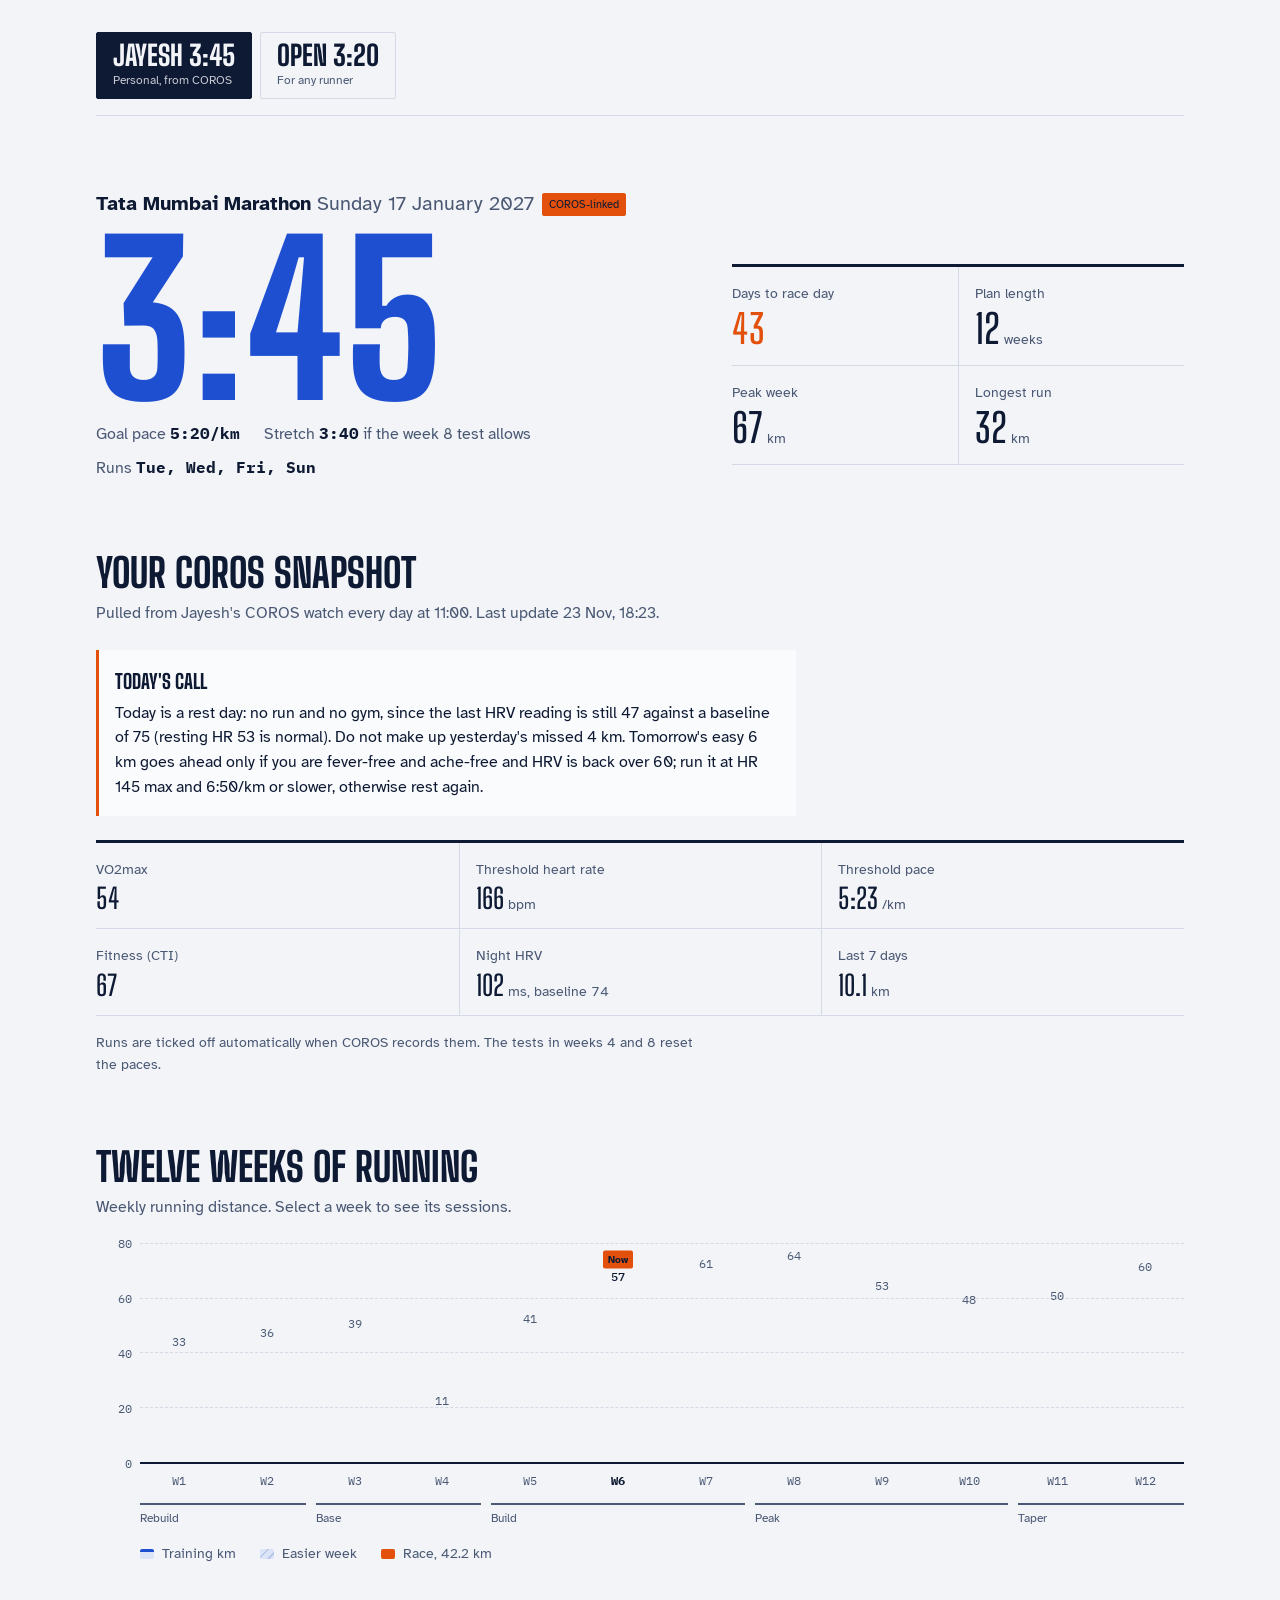
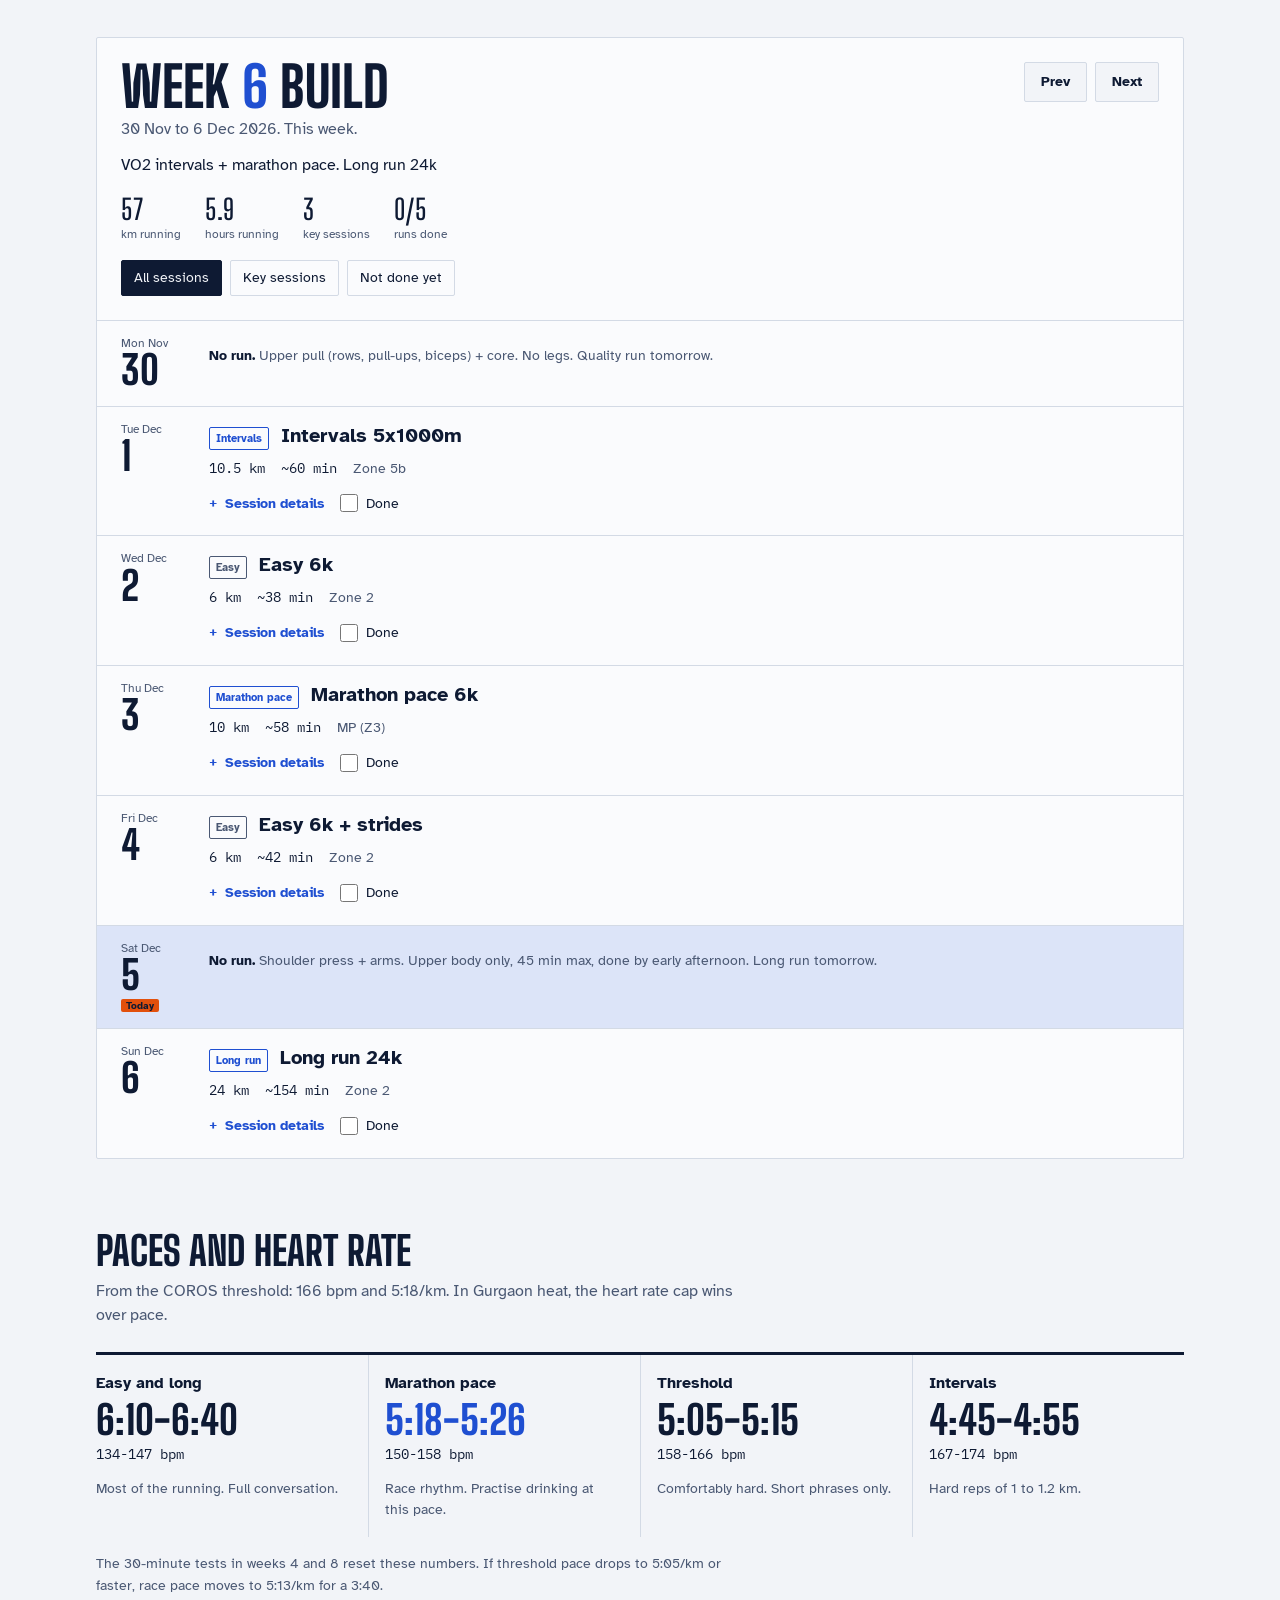
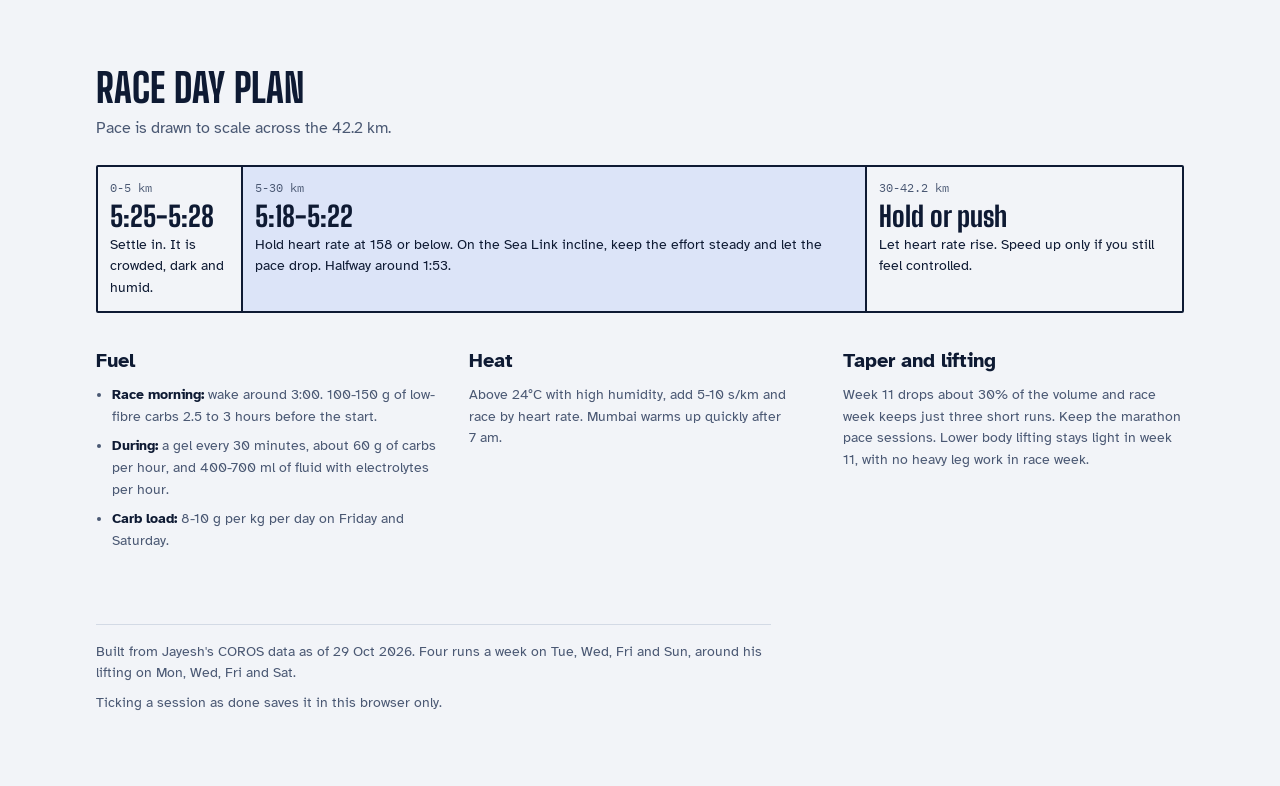
==== commit 07a06d3e: "COROS refresh 2026-11-23" ====
--- a/web/index.html
+++ b/web/index.html
@@ -390,7 +390,7 @@
 
 <script id="plan-jayesh" type="application/json">{"version":"1.0","meta":{"id":"tmm-2027","athlete":"Jayesh","event":"Tata Mumbai Marathon 2027","eventDate":"2027-01-17","planStartDate":"2026-10-26","planEndDate":"2027-01-17","createdAt":"2026-10-29T00:00:00Z","updatedAt":"2026-11-23T00:00:00Z","totalWeeks":12,"generatedBy":"Claude Coach (coros-coach)"},"preferences":{"swim":"meters","bike":"kilometers","run":"kilometers","firstDayOfWeek":"monday"},"assessment":{"foundation":{"raceHistory":["Leh/Ladakh marathon Sep 2026 (42.5 km, 6:01, altitude)","Gurgaon triathlon Oct 2026"],"peakTrainingLoad":9,"foundationLevel":"intermediate","yearsInSport":2},"currentForm":{"weeklyVolume":{"total":7,"run":1.5,"bike":1,"swim":0.7},"longestSessions":{"run":12.7,"bike":15},"consistency":3},"strengths":[{"sport":"run","evidence":"Marathon finished Sep 2026; 50-60 km weeks in Aug/Sep; VO2max 54"},{"sport":"strength","evidence":"4-5 lifting sessions/wk consistently"}],"limiters":[{"sport":"run","evidence":"Last 3 wks only 12-16 km/wk; LT pace 5:18/km is slower than sub-3:30 MP (4:58)"}],"constraints":["5 runs/wk from wk 4: Tue quality, Wed easy, Thu MP or progression (alternating), Fri easy + strides, Sun long","Gym from wk 5: Mon upper pull + core, Tue legs after the quality run (the only lower-body session; no barbell squats or deadlifts until after the race: split squats/step-ups, single-leg RDL, heavy calf raises, Nordics/hamstring curls, RPE 7), Wed bench/push, Fri optional light single-leg work, Sat shoulders + arms. Legs drop to 2 light sets in wk 8, 9 and 11; none in race week","Gym limits: 4 sessions a week, 60 min max each; Saturday 45 min upper body, done by early afternoon; no gym on a morning with HRV under 60 or resting HR 7+ above normal","Long runs capped at 28 km / about 3 hours: 8-week average was 25 km/wk, and every long run so far was run 7-16 bpm over the cap","Plan only changes on red flags: HRV <60 two mornings running, RHR 7+ above baseline, pain, illness","Illness 14-16 Nov (fever): wk 3 long run missed, wk 4 rest + easy return","Trip 27 Dec - 3 Jan: key sessions only, no gym (Tue intervals, Thu MP, Sun 3 Jan 24k w/ 10k MP). Long runs: 24k (6 Dec), 28k w/ 4k MP (13 Dec), 32k w/ 10k MP (20 Dec), 24k (Sat 26 Dec), 24k w/ 10k MP (3 Jan)","Pool access ending, no swim","Gurgaon heat/pollution: HR caps over pace","COROS LTHR 166 is stale (held 175 on 10 Nov). 24 Nov 30-min test (moved from 17 Nov, illness) sets real LTHR + LT pace; easy runs then pace band + HR ceiling","Non-negotiable: easy = easy, no unplanned runs, no skipped key sessions, run your session not your partner's, gels on every long run 18k+, pain = stop","Goal revised: sub-3:30 → 3:45 (stretch 3:40)"]},"zones":{"run":{"hr":{"lthr":166,"zones":[{"zone":1,"name":"Recovery","percentLow":0,"percentHigh":81,"hrLow":0,"hrHigh":134},{"zone":2,"name":"Aerobic","percentLow":81,"percentHigh":89,"hrLow":134,"hrHigh":148},{"zone":3,"name":"Tempo","percentLow":90,"percentHigh":93,"hrLow":149,"hrHigh":154},{"zone":4,"name":"Sub-threshold","percentLow":94,"percentHigh":99,"hrLow":156,"hrHigh":164},{"zone":5,"name":"Threshold (5a)","percentLow":100,"percentHigh":102,"hrLow":166,"hrHigh":169},{"zone":6,"name":"VO2max (5b)","percentLow":103,"percentHigh":106,"hrLow":171,"hrHigh":176}]},"pace":{"thresholdPace":"5:18/km","easy":"interim: HR ≤150, never faster than 6:40/km; reset by 24 Nov test (pace band + HR cap 88% new LTHR)","marathon":"5:18-5:26/km","threshold":"5:05-5:15/km","interval":"4:45-4:55/km"}}},"phases":[{"name":"Rebuild","startWeek":1,"endWeek":2,"focus":"Restore 5 runs/wk after 3 low weeks","weeklyHoursRange":{"low":2.5,"high":4},"keyWorkouts":["Long run 14-16k"],"physiologicalGoals":["Re-establish frequency","Tendon/joint re-loading"]},{"name":"Base","startWeek":3,"endWeek":4,"focus":"Aerobic volume, then illness recovery","weeklyHoursRange":{"low":2,"high":4.5},"keyWorkouts":["Progression 7k","Easy return runs"],"physiologicalGoals":["Raise LT pace","Aerobic base"]},{"name":"Build","startWeek":5,"endWeek":7,"focus":"LT test, then marathon-specific: MP volume, intervals, long-run fuelling","weeklyHoursRange":{"low":4.5,"high":6.5},"keyWorkouts":["30-min LT test 24 Nov","MP 6k","Long 16-24k"],"physiologicalGoals":["MP economy","Glycogen sparing","Gut training"]},{"name":"Peak","startWeek":8,"endWeek":10,"focus":"Highest volume + race simulation before the trip, then trip down week","weeklyHoursRange":{"low":3.5,"high":7},"keyWorkouts":["32k w/ 10k MP (20 Dec)","MP 8k","24k w/ 10k MP (3 Jan)"],"physiologicalGoals":["Fatigue resistance at MP"]},{"name":"Taper","startWeek":11,"endWeek":12,"focus":"Shed fatigue, keep sharpness","weeklyHoursRange":{"low":3,"high":5},"keyWorkouts":["MP 8k","MP sharpener"],"physiologicalGoals":["Supercompensation"]}],"weeks":[{"weekNumber":1,"startDate":"2026-10-26","endDate":"2026-11-01","phase":"Rebuild","focus":"Restart on four runs a week. HRV is a little below baseline, so keep it easy","targetHours":3.7,"isRecoveryWeek":false,"days":[{"date":"2026-10-26","dayOfWeek":"Monday","workouts":[{"id":"w1-mon","sport":"rest","type":"rest","name":"No run, strength","description":"Done: strength.","completed":false}]},{"date":"2026-10-27","dayOfWeek":"Tuesday","workouts":[{"id":"w1-tue","sport":"run","type":"endurance","name":"Done: 6.5k incl 1k reps","description":"endurance","durationMinutes":46,"distanceMeters":6600,"primaryZone":"mixed","humanReadable":"Already completed (Oct 27).","completed":true}]},{"date":"2026-10-28","dayOfWeek":"Wednesday","workouts":[{"id":"w1-wed","sport":"run","type":"endurance","name":"Done: 6k easy","description":"endurance","durationMinutes":48,"distanceMeters":6100,"primaryZone":"Zone 2","humanReadable":"Already completed (Oct 28).","completed":true}]},{"date":"2026-10-29","dayOfWeek":"Thursday","workouts":[{"id":"w1-thu","sport":"rest","type":"rest","name":"No run, strength","description":"Full rest, no gym.","completed":false}]},{"date":"2026-10-30","dayOfWeek":"Friday","workouts":[{"id":"w1-fri","sport":"run","type":"endurance","name":"Easy 6k","description":"Aerobic volume. Conversational.","durationMinutes":38,"distanceMeters":6000,"primaryZone":"Zone 2","humanReadable":"6 km easy. HR 150 max (interim until 24 Nov test; old LTHR 166 likely stale). If 150 forces you slower than 7:00/km, run 6:40-6:55/km instead. NEVER faster than 6:40/km","completed":false}]},{"date":"2026-10-31","dayOfWeek":"Saturday","workouts":[{"id":"w1-sat","sport":"rest","type":"rest","name":"No run, strength","description":"Shoulder press + arms. Upper body only, long run tomorrow.","completed":false}]},{"date":"2026-11-01","dayOfWeek":"Sunday","workouts":[{"id":"w1-sun","sport":"run","type":"long","name":"Long run 14k","description":"Key session. Builds endurance + fuelling practice.","durationMinutes":90,"distanceMeters":14000,"primaryZone":"Zone 2","humanReadable":"14 km total. Easy. HR 150 max (interim until 24 Nov test; old LTHR 166 likely stale). If 150 forces you slower than 7:00/km, run 6:40-6:55/km instead. NEVER faster than 6:40/km","completed":false}]}],"summary":{"totalHours":3.7,"bySport":{"run":{"sessions":4,"hours":3.7,"km":32.7}}}},{"weekNumber":2,"startDate":"2026-11-02","endDate":"2026-11-08","phase":"Rebuild","focus":"Four runs a week, first light quality","targetHours":3.8,"isRecoveryWeek":false,"days":[{"date":"2026-11-02","dayOfWeek":"Monday","workouts":[{"id":"w2-mon","sport":"rest","type":"rest","name":"No run, strength","description":"Deadlift + pull day. No run. Cap deadlift at RPE 7-8, quality run tomorrow.","completed":false}]},{"date":"2026-11-03","dayOfWeek":"Tuesday","workouts":[{"id":"w2-tue","sport":"run","type":"vo2max","name":"Fartlek 8x200m","description":"Key quality session. Full 2 km warm-up + 2 km cool-down easy.","durationMinutes":42,"distanceMeters":6800,"primaryZone":"Zone 2 + 5b","humanReadable":"2 km easy WU\n8x(200 m brisk @ 4:45-4:55/km, about 1 min / 150 m easy jog)\n2 km easy CD","completed":false}]},{"date":"2026-11-04","dayOfWeek":"Wednesday","workouts":[{"id":"w2-wed","sport":"run","type":"endurance","name":"Easy 6k","description":"Aerobic volume. Conversational.","durationMinutes":38,"distanceMeters":6000,"primaryZone":"Zone 2","humanReadable":"6 km easy. HR 150 max (interim until 24 Nov test; old LTHR 166 likely stale). If 150 forces you slower than 7:00/km, run 6:40-6:55/km instead. NEVER faster than 6:40/km","completed":false}]},{"date":"2026-11-05","dayOfWeek":"Thursday","workouts":[{"id":"w2-thu","sport":"rest","type":"rest","name":"No run, strength","description":"Full rest, no gym.","completed":false}]},{"date":"2026-11-06","dayOfWeek":"Friday","workouts":[{"id":"w2-fri","sport":"run","type":"tempo","name":"Marathon pace 3k","description":"Key quality session. Full 2 km warm-up + 2 km cool-down easy.","durationMinutes":42,"distanceMeters":7000,"primaryZone":"MP (Z3)","humanReadable":"2 km easy WU\n3 km @ MP, 5:18-5:26/km, HR 150-158 bpm. Smooth, not forced; practise drinking on the move\n2 km easy CD","completed":false}]},{"date":"2026-11-07","dayOfWeek":"Saturday","workouts":[{"id":"w2-sat","sport":"rest","type":"rest","name":"No run, strength","description":"Shoulder press + arms. Upper body only, long run tomorrow.","completed":false}]},{"date":"2026-11-08","dayOfWeek":"Sunday","workouts":[{"id":"w2-sun","sport":"run","type":"long","name":"Long run 16k","description":"Key session. Builds endurance + fuelling practice.","durationMinutes":103,"distanceMeters":16000,"primaryZone":"Zone 2","humanReadable":"16 km total. Easy. HR 150 max (interim until 24 Nov test; old LTHR 166 likely stale). If 150 forces you slower than 7:00/km, run 6:40-6:55/km instead. NEVER faster than 6:40/km","completed":false}]}],"summary":{"totalHours":3.8,"bySport":{"run":{"sessions":4,"hours":3.8,"km":35.8}}}},{"weekNumber":3,"startDate":"2026-11-09","endDate":"2026-11-15","phase":"Base","focus":"Progression done Tue. Rest of the week easy so Sunday's 18k is truly aerobic","targetHours":4.3,"isRecoveryWeek":false,"days":[{"date":"2026-11-09","dayOfWeek":"Monday","workouts":[{"id":"w3-mon","sport":"rest","type":"rest","name":"No run, strength","description":"Deadlift + pull day. No run. Cap deadlift at RPE 7-8, quality run tomorrow.","completed":false}]},{"date":"2026-11-10","dayOfWeek":"Tuesday","workouts":[{"id":"w3-tue","sport":"run","type":"endurance","name":"Done: progression 7k with partner","description":"tempo","durationMinutes":47,"distanceMeters":7000,"primaryZone":"Z2 → T","humanReadable":"Done (Nov 10). Finished 5:29/km at HR 175, harder than intended. Counts as this week's quality session.","completed":true}]},{"date":"2026-11-11","dayOfWeek":"Wednesday","workouts":[{"id":"w3-wed","sport":"rest","type":"rest","name":"No run, strength","description":"Bench + push day. No run.","completed":false}]},{"date":"2026-11-12","dayOfWeek":"Thursday","workouts":[{"id":"w3-thu","sport":"run","type":"endurance","name":"Easy 7k","description":"Aerobic volume. Conversational.","durationMinutes":45,"distanceMeters":7000,"primaryZone":"Zone 2","humanReadable":"7 km easy. HR 150 max (interim until 24 Nov test; old LTHR 166 likely stale). If 150 forces you slower than 7:00/km, run 6:40-6:55/km instead. NEVER faster than 6:40/km","completed":false}]},{"date":"2026-11-13","dayOfWeek":"Friday","workouts":[{"id":"w3-fri","sport":"run","type":"endurance","name":"Easy 7k + strides","description":"Aerobic volume. Conversational.","durationMinutes":48,"distanceMeters":7000,"primaryZone":"Zone 2","humanReadable":"7 km easy. HR 150 max (interim until 24 Nov test; old LTHR 166 likely stale). If 150 forces you slower than 7:00/km, run 6:40-6:55/km instead. NEVER faster than 6:40/km\nThen 6x20s strides (fast, relaxed, ~4:30/km) w/ 40s walk","completed":false}]},{"date":"2026-11-14","dayOfWeek":"Saturday","workouts":[{"id":"w3-sat","sport":"rest","type":"rest","name":"No run, strength","description":"Shoulder press + arms. Upper body only, long run tomorrow.","completed":false}]},{"date":"2026-11-15","dayOfWeek":"Sunday","workouts":[{"id":"w3-sun","sport":"run","type":"long","name":"Long run 18k","description":"Key session. Builds endurance + fuelling practice.","durationMinutes":116,"distanceMeters":18000,"primaryZone":"Zone 2","humanReadable":"18 km total. Easy. Long-run rule (wk 3 only, until 17 Nov test): HR avg 150-156, hard ceiling 160 on hills/late. Pace 6:30-6:50/km, NEVER faster than 6:30. First 3 km HR <=150 as warm-up, then settle into the band. HR past 160 = slow down\nFuel: gel/~30g carbs every 30-35 min from 40 min in + 400-600 ml fluid/h w/ electrolytes (rehearse race-day fuel)","completed":false}]}],"summary":{"totalHours":4.3,"bySport":{"run":{"sessions":4,"hours":4.3,"km":39.0}}}},{"weekNumber":4,"startDate":"2026-11-16","endDate":"2026-11-22","phase":"Base","focus":"Sick week (fever 14-15 Nov). Rest, then three short easy runs. Threshold test moved to 24 Nov","targetHours":1.2,"isRecoveryWeek":true,"days":[{"date":"2026-11-16","dayOfWeek":"Monday","workouts":[{"id":"w4-mon","sport":"rest","type":"rest","name":"No run, sick","description":"Sick. Full rest, no gym.","completed":false}]},{"date":"2026-11-17","dayOfWeek":"Tuesday","workouts":[{"id":"w4-tue","sport":"rest","type":"rest","name":"No run, sick","description":"Sick. Full rest, no gym. Threshold test moved to Tue 24 Nov.","completed":false}]},{"date":"2026-11-18","dayOfWeek":"Wednesday","workouts":[{"id":"w4-wed","sport":"rest","type":"rest","name":"No run, sick","description":"Rest. 20-30 min walk if the aches are gone.","completed":false}]},{"date":"2026-11-19","dayOfWeek":"Thursday","workouts":[{"id":"w4-thu","sport":"rest","type":"rest","name":"No run, sick","description":"Still sick (fever). No run.","completed":false}]},{"date":"2026-11-20","dayOfWeek":"Friday","workouts":[{"id":"w4-fri","sport":"rest","type":"rest","name":"No run, rest","description":"Felt fine in the morning. Rest, no gym. Fever-free 24h without paracetamol = cleared to run Saturday.","completed":false}]},{"date":"2026-11-21","dayOfWeek":"Saturday","workouts":[{"id":"w4-sat","sport":"run","type":"endurance","name":"Easy 4k","description":"Aerobic volume. Conversational.","durationMinutes":26,"distanceMeters":4000,"primaryZone":"Zone 2","humanReadable":"4 km easy. Return from illness: HR 145 max, 6:50/km or slower. Fever, aches, chest tightness or dizziness = stop and walk home\nFirst run back. Watch shows 6k: stop at 4k. If fever or aches are back, skip and try Sunday.","completed":false}]},{"date":"2026-11-22","dayOfWeek":"Sunday","workouts":[{"id":"w4-sun","sport":"run","type":"endurance","name":"Easy 7k","description":"Aerobic volume. Conversational.","durationMinutes":45,"distanceMeters":7000,"primaryZone":"Zone 2","humanReadable":"7 km easy. Return from illness: HR 145 max, 6:50/km or slower. Fever, aches, chest tightness or dizziness = stop and walk home\nOnly if Saturday felt normal. Watch shows 10k: stop at 7k. If Saturday felt off, rest.","completed":false}]}],"summary":{"totalHours":1.2,"bySport":{"run":{"sessions":2,"hours":1.2,"km":11.0}}}},{"weekNumber":5,"startDate":"2026-11-23","endDate":"2026-11-29","phase":"Build","focus":"Back to five runs. Threshold test Thu (moved from Tue), everything else easy. Long run 16k","targetHours":4.7,"isRecoveryWeek":false,"days":[{"date":"2026-11-23","dayOfWeek":"Monday","workouts":[{"id":"w5-mon","sport":"rest","type":"rest","name":"No run, strength","description":"Upper pull + core at about 70% load. First full gym day back. No legs.","completed":false}]},{"date":"2026-11-24","dayOfWeek":"Tuesday","workouts":[{"id":"w5-tue","sport":"run","type":"endurance","name":"Easy 7k","description":"Aerobic volume. Conversational.","durationMinutes":45,"distanceMeters":7000,"primaryZone":"Zone 2","humanReadable":"7 km easy. HR cap = 88% of NEW LTHR from 24 Nov test (150 until reset) + pace band set from new LT pace. Run in the band; HR over cap = slow down. NEVER faster than the band\nSwapped with Thursday: too soon after illness to test. Run the 'Easy 7k' your watch shows for Thursday.\nGym (PM): legs, the only lower-body session this week, 35-40 min. No barbell squats or deadlifts. Split squats or step-ups 3x6-8 per leg, single-leg RDL 3x8 per leg, heavy calf raises 3x10 straight-knee + 2x12 bent-knee, Nordics or hamstring curls 2x6-8, side plank 2x30s. RPE 7, 2-3 reps left on every set. Start light this week, RPE 6","completed":false}]},{"date":"2026-11-25","dayOfWeek":"Wednesday","workouts":[{"id":"w5-wed","sport":"run","type":"endurance","name":"Easy 4k","description":"Aerobic volume. Conversational.","durationMinutes":26,"distanceMeters":4000,"primaryZone":"Zone 2","humanReadable":"4 km easy. HR cap = 88% of NEW LTHR from 24 Nov test (150 until reset) + pace band set from new LT pace. Run in the band; HR over cap = slow down. NEVER faster than the band\nGym: bench + push.","completed":false}]},{"date":"2026-11-26","dayOfWeek":"Thursday","workouts":[{"id":"w5-thu","sport":"run","type":"test","name":"30-min threshold test","description":"Key quality session. Full 2 km warm-up + 2 km cool-down easy.","durationMinutes":70,"distanceMeters":9000,"primaryZone":"Test","humanReadable":"2 km easy WU + 4 strides\n30 min solo all-out-but-even (flat route, early AM)\nRecord: avg pace + avg HR of LAST 20 min = new LT pace / LTHR → I re-set MP\n2 km easy CD\nMoved from Tue (illness). Run the 'threshold test' your watch shows for Tuesday. Test only if morning HRV is 60+ and resting HR within 5 of normal; otherwise easy 7k and test Tue 1 Dec.","completed":false}]},{"date":"2026-11-27","dayOfWeek":"Friday","workouts":[{"id":"w5-fri","sport":"run","type":"endurance","name":"Easy 5k + strides","description":"Aerobic volume. Conversational.","durationMinutes":35,"distanceMeters":5000,"primaryZone":"Zone 2","humanReadable":"5 km easy. HR cap = 88% of NEW LTHR from 24 Nov test (150 until reset) + pace band set from new LT pace. Run in the band; HR over cap = slow down. NEVER faster than the band\nThen 6x20s strides (fast, relaxed, ~4:30/km) w/ 40s walk\nGym (optional, 20-25 min): single-leg RDL, step-ups, calves, core. No barbell on your back.","completed":false}]},{"date":"2026-11-28","dayOfWeek":"Saturday","workouts":[{"id":"w5-sat","sport":"rest","type":"rest","name":"No run, strength","description":"Shoulder press + arms. Upper body only, 45 min max, done by early afternoon. Long run tomorrow.","completed":false}]},{"date":"2026-11-29","dayOfWeek":"Sunday","workouts":[{"id":"w5-sun","sport":"run","type":"long","name":"Long run 16k","description":"Key session. Builds endurance + fuelling practice.","durationMinutes":103,"distanceMeters":16000,"primaryZone":"Zone 2","humanReadable":"16 km total. Easy. HR cap = 88% of NEW LTHR from 24 Nov test (150 until reset) + pace band set from new LT pace. Run in the band; HR over cap = slow down. NEVER faster than the band\nFirst long run to be run at the prescribed effort. HR over the cap = slow down or walk, do not push through.","completed":false}]}],"summary":{"totalHours":4.7,"bySport":{"run":{"sessions":5,"hours":4.7,"km":41.0}}}},{"weekNumber":6,"startDate":"2026-11-30","endDate":"2026-12-06","phase":"Build","focus":"VO2 intervals + marathon pace. Long run 24k","targetHours":5.9,"isRecoveryWeek":false,"days":[{"date":"2026-11-30","dayOfWeek":"Monday","workouts":[{"id":"w6-mon","sport":"rest","type":"rest","name":"No run, strength","description":"Upper pull (rows, pull-ups, biceps) + core. No legs. Quality run tomorrow.","completed":false}]},{"date":"2026-12-01","dayOfWeek":"Tuesday","workouts":[{"id":"w6-tue","sport":"run","type":"vo2max","name":"Intervals 5x1000m","description":"Key quality session. Full 2 km warm-up + 2 km cool-down easy.","durationMinutes":60,"distanceMeters":10500,"primaryZone":"Zone 5b","humanReadable":"2 km easy WU + 4 strides\n5x1000 m @ 4:45-4:55/km (HR 167-174 bpm by end of rep), 2 min easy jog between\n2 km easy CD\nGym (PM): legs, the only lower-body session this week, 35-40 min. No barbell squats or deadlifts. Split squats or step-ups 3x6-8 per leg, single-leg RDL 3x8 per leg, heavy calf raises 3x10 straight-knee + 2x12 bent-knee, Nordics or hamstring curls 2x6-8, side plank 2x30s. RPE 7, 2-3 reps left on every set","completed":false}]},{"date":"2026-12-02","dayOfWeek":"Wednesday","workouts":[{"id":"w6-wed","sport":"run","type":"endurance","name":"Easy 6k","description":"Aerobic volume. Conversational.","durationMinutes":38,"distanceMeters":6000,"primaryZone":"Zone 2","humanReadable":"6 km easy. HR cap = 88% of NEW LTHR from 24 Nov test (150 until reset) + pace band set from new LT pace. Run in the band; HR over cap = slow down. NEVER faster than the band\nGym: bench + push.","completed":false}]},{"date":"2026-12-03","dayOfWeek":"Thursday","workouts":[{"id":"w6-thu","sport":"run","type":"tempo","name":"Marathon pace 6k","description":"Key quality session. Full 2 km warm-up + 2 km cool-down easy.","durationMinutes":58,"distanceMeters":10000,"primaryZone":"MP (Z3)","humanReadable":"2 km easy WU\n6 km @ MP, 5:18-5:26/km, HR 150-158 bpm. Smooth, not forced; practise drinking on the move\n2 km easy CD","completed":false}]},{"date":"2026-12-04","dayOfWeek":"Friday","workouts":[{"id":"w6-fri","sport":"run","type":"endurance","name":"Easy 6k + strides","description":"Aerobic volume. Conversational.","durationMinutes":42,"distanceMeters":6000,"primaryZone":"Zone 2","humanReadable":"6 km easy. HR cap = 88% of NEW LTHR from 24 Nov test (150 until reset) + pace band set from new LT pace. Run in the band; HR over cap = slow down. NEVER faster than the band\nThen 6x20s strides (fast, relaxed, ~4:30/km) w/ 40s walk\nGym (optional, 20-25 min): single-leg RDL, step-ups, calves, core. No barbell on your back.","completed":false}]},{"date":"2026-12-05","dayOfWeek":"Saturday","workouts":[{"id":"w6-sat","sport":"rest","type":"rest","name":"No run, strength","description":"Shoulder press + arms. Upper body only, 45 min max, done by early afternoon. Long run tomorrow.","completed":false}]},{"date":"2026-12-06","dayOfWeek":"Sunday","workouts":[{"id":"w6-sun","sport":"run","type":"long","name":"Long run 24k","description":"Key session. Builds endurance + fuelling practice.","durationMinutes":154,"distanceMeters":24000,"primaryZone":"Zone 2","humanReadable":"24 km total. Easy. HR cap = 88% of NEW LTHR from 24 Nov test (150 until reset) + pace band set from new LT pace. Run in the band; HR over cap = slow down. NEVER faster than the band\nFuel: gel/~30g carbs every 30-35 min from 40 min in + 400-600 ml fluid/h w/ electrolytes (rehearse race-day fuel)\nEasy the whole way. Exact race fuel from 40 min.","completed":false}]}],"summary":{"totalHours":5.9,"bySport":{"run":{"sessions":5,"hours":5.9,"km":56.5}}}},{"weekNumber":7,"startDate":"2026-12-07","endDate":"2026-12-13","phase":"Build","focus":"Longer threshold + progression. Long run 28k","targetHours":6.3,"isRecoveryWeek":false,"days":[{"date":"2026-12-07","dayOfWeek":"Monday","workouts":[{"id":"w7-mon","sport":"rest","type":"rest","name":"No run, strength","description":"Upper pull (rows, pull-ups, biceps) + core. No legs. Quality run tomorrow.","completed":false}]},{"date":"2026-12-08","dayOfWeek":"Tuesday","workouts":[{"id":"w7-tue","sport":"run","type":"threshold","name":"Threshold 4x1.6km","description":"Key quality session. Full 2 km warm-up + 2 km cool-down easy.","durationMinutes":63,"distanceMeters":11300,"primaryZone":"Zone 4-5a","humanReadable":"2 km easy WU + 4 strides\n4x1.6 km @ T 5:05-5:15/km (HR 158-166 bpm), 90s easy jog between\n2 km easy CD\nGym (PM): legs, the only lower-body session this week, 35-40 min. No barbell squats or deadlifts. Split squats or step-ups 3x6-8 per leg, single-leg RDL 3x8 per leg, heavy calf raises 3x10 straight-knee + 2x12 bent-knee, Nordics or hamstring curls 2x6-8, side plank 2x30s. RPE 7, 2-3 reps left on every set","completed":false}]},{"date":"2026-12-09","dayOfWeek":"Wednesday","workouts":[{"id":"w7-wed","sport":"run","type":"endurance","name":"Easy 6k","description":"Aerobic volume. Conversational.","durationMinutes":38,"distanceMeters":6000,"primaryZone":"Zone 2","humanReadable":"6 km easy. HR cap = 88% of NEW LTHR from 24 Nov test (150 until reset) + pace band set from new LT pace. Run in the band; HR over cap = slow down. NEVER faster than the band\nGym: bench + push.","completed":false}]},{"date":"2026-12-10","dayOfWeek":"Thursday","workouts":[{"id":"w7-thu","sport":"run","type":"tempo","name":"Progression 10k","description":"Key session (replaces the MP session this week). Finish at marathon pace, not faster.","durationMinutes":60,"distanceMeters":10000,"primaryZone":"Z2 → MP","humanReadable":"4 km easy (cap per new LTHR, never faster than easy band)\n2 km steady @ 5:45-5:55/km (HR ≤155)\n3 km @ MP 5:18-5:26/km (HR ≤162). NEVER faster than 5:18, even if your partner pushes\n1 km easy CD","completed":false}]},{"date":"2026-12-11","dayOfWeek":"Friday","workouts":[{"id":"w7-fri","sport":"run","type":"endurance","name":"Easy 6k + strides","description":"Aerobic volume. Conversational.","durationMinutes":42,"distanceMeters":6000,"primaryZone":"Zone 2","humanReadable":"6 km easy. HR cap = 88% of NEW LTHR from 24 Nov test (150 until reset) + pace band set from new LT pace. Run in the band; HR over cap = slow down. NEVER faster than the band\nThen 6x20s strides (fast, relaxed, ~4:30/km) w/ 40s walk\nGym (optional, 20-25 min): single-leg RDL, step-ups, calves, core. No barbell on your back.","completed":false}]},{"date":"2026-12-12","dayOfWeek":"Saturday","workouts":[{"id":"w7-sat","sport":"rest","type":"rest","name":"No run, strength","description":"Shoulder press + arms. Upper body only, 45 min max, done by early afternoon. Long run tomorrow.","completed":false}]},{"date":"2026-12-13","dayOfWeek":"Sunday","workouts":[{"id":"w7-sun","sport":"run","type":"long","name":"Long run 28k w/ 4k MP","description":"Key session. Builds endurance + fuelling practice.","durationMinutes":175,"distanceMeters":28000,"primaryZone":"Zone 2 + MP","humanReadable":"28 km total. First 22 km easy (HR cap = 88% of NEW LTHR from 24 Nov test (150 until reset) + pace band set from new LT pace. Run in the band; HR over cap = slow down. NEVER faster than the band) → 4 km @ MP 5:18-5:26/km (by pace) → 2 km easy\nFuel: gel/~30g carbs every 30-35 min from 40 min in + 400-600 ml fluid/h w/ electrolytes (rehearse race-day fuel)\nFull race kit and breakfast rehearsal (wake 3:30, run 5:15). Last 4 km before the cool-down at MP.","completed":false}]}],"summary":{"totalHours":6.3,"bySport":{"run":{"sessions":5,"hours":6.3,"km":61.3}}}},{"weekNumber":8,"startDate":"2026-12-14","endDate":"2026-12-20","phase":"Peak","focus":"Biggest week, before the trip. 32k with 10k at marathon pace","targetHours":6.6,"isRecoveryWeek":false,"days":[{"date":"2026-12-14","dayOfWeek":"Monday","workouts":[{"id":"w8-mon","sport":"rest","type":"rest","name":"No run, strength","description":"Upper pull (rows, pull-ups, biceps) + core. No legs. Quality run tomorrow.","completed":false}]},{"date":"2026-12-15","dayOfWeek":"Tuesday","workouts":[{"id":"w8-tue","sport":"run","type":"threshold","name":"Threshold 3x2.5km","description":"Key quality session. Full 2 km warm-up + 2 km cool-down easy.","durationMinutes":68,"distanceMeters":12100,"primaryZone":"Zone 4-5a","humanReadable":"2 km easy WU + 4 strides\n3x2.5 km @ T 5:05-5:15/km (HR 158-166 bpm), 120s easy jog between\n2 km easy CD\nGym (PM): legs, light, 25-30 min. Split squats or step-ups 2x6-8 per leg, single-leg RDL 2x8 per leg, heavy calf raises 2x10 straight-knee + 2x12 bent-knee, Nordics or hamstring curls 2x6-8, side plank 2x30s, all at RPE 6. No barbell squats or deadlifts","completed":false}]},{"date":"2026-12-16","dayOfWeek":"Wednesday","workouts":[{"id":"w8-wed","sport":"run","type":"endurance","name":"Easy 6k","description":"Aerobic volume. Conversational.","durationMinutes":38,"distanceMeters":6000,"primaryZone":"Zone 2","humanReadable":"6 km easy. HR cap = 88% of NEW LTHR from 24 Nov test (150 until reset) + pace band set from new LT pace. Run in the band; HR over cap = slow down. NEVER faster than the band\nGym: bench + push.","completed":false}]},{"date":"2026-12-17","dayOfWeek":"Thursday","workouts":[{"id":"w8-thu","sport":"run","type":"endurance","name":"Easy 8k","description":"Aerobic volume. Conversational.","durationMinutes":51,"distanceMeters":8000,"primaryZone":"Zone 2","humanReadable":"8 km easy. HR cap = 88% of NEW LTHR from 24 Nov test (150 until reset) + pace band set from new LT pace. Run in the band; HR over cap = slow down. NEVER faster than the band","completed":false}]},{"date":"2026-12-18","dayOfWeek":"Friday","workouts":[{"id":"w8-fri","sport":"run","type":"endurance","name":"Easy 6k + strides","description":"Aerobic volume. Conversational.","durationMinutes":42,"distanceMeters":6000,"primaryZone":"Zone 2","humanReadable":"6 km easy. HR cap = 88% of NEW LTHR from 24 Nov test (150 until reset) + pace band set from new LT pace. Run in the band; HR over cap = slow down. NEVER faster than the band\nThen 6x20s strides (fast, relaxed, ~4:30/km) w/ 40s walk\nGym: no leg work today.","completed":false}]},{"date":"2026-12-19","dayOfWeek":"Saturday","workouts":[{"id":"w8-sat","sport":"rest","type":"rest","name":"No run, strength","description":"Shoulder press + arms, light, 45 min max, done by early afternoon. Long run tomorrow.","completed":false}]},{"date":"2026-12-20","dayOfWeek":"Sunday","workouts":[{"id":"w8-sun","sport":"run","type":"long","name":"Long run 32k w/ 10k MP","description":"Key session. Builds endurance + fuelling practice.","durationMinutes":195,"distanceMeters":32000,"primaryZone":"Zone 2 + MP","humanReadable":"32 km total. First 20 km easy (HR cap = 88% of NEW LTHR from 24 Nov test (150 until reset) + pace band set from new LT pace. Run in the band; HR over cap = slow down. NEVER faster than the band) → 10 km @ MP 5:18-5:26/km (by pace) → 2 km easy\nFuel: gel/~30g carbs every 30-35 min from 40 min in + 400-600 ml fluid/h w/ electrolytes (rehearse race-day fuel)\nThe key run of the block. Start 5:15 am. MP block at 5:18-5:26, not faster. Gel every 30 min. Last year's 30k runs were run without a pace plan; this one has one, so follow it.","completed":false}]}],"summary":{"totalHours":6.6,"bySport":{"run":{"sessions":5,"hours":6.6,"km":64.1}}}},{"weekNumber":9,"startDate":"2026-12-21","endDate":"2026-12-27","phase":"Peak","focus":"Recover from the 32k, one MP session, 24k on Saturday before the trip","targetHours":5.6,"isRecoveryWeek":false,"days":[{"date":"2026-12-21","dayOfWeek":"Monday","workouts":[{"id":"w9-mon","sport":"rest","type":"rest","name":"No run, strength","description":"Upper pull (rows, pull-ups, biceps) + core. No legs. Quality run tomorrow.","completed":false}]},{"date":"2026-12-22","dayOfWeek":"Tuesday","workouts":[{"id":"w9-tue","sport":"run","type":"endurance","name":"Easy 6k","description":"Aerobic volume. Conversational.","durationMinutes":38,"distanceMeters":6000,"primaryZone":"Zone 2","humanReadable":"6 km easy. HR cap = 88% of NEW LTHR from 24 Nov test (150 until reset) + pace band set from new LT pace. Run in the band; HR over cap = slow down. NEVER faster than the band\nRecovery from Sunday's 32k. No quality before Thursday.\nGym (PM): legs, light, 25-30 min. Split squats or step-ups 2x6-8 per leg, single-leg RDL 2x8 per leg, heavy calf raises 2x10 straight-knee + 2x12 bent-knee, Nordics or hamstring curls 2x6-8, side plank 2x30s, all at RPE 6. No barbell squats or deadlifts","completed":false}]},{"date":"2026-12-23","dayOfWeek":"Wednesday","workouts":[{"id":"w9-wed","sport":"run","type":"endurance","name":"Easy 6k","description":"Aerobic volume. Conversational.","durationMinutes":38,"distanceMeters":6000,"primaryZone":"Zone 2","humanReadable":"6 km easy. HR cap = 88% of NEW LTHR from 24 Nov test (150 until reset) + pace band set from new LT pace. Run in the band; HR over cap = slow down. NEVER faster than the band\nGym: bench + push.","completed":false}]},{"date":"2026-12-24","dayOfWeek":"Thursday","workouts":[{"id":"w9-thu","sport":"run","type":"tempo","name":"Marathon pace 8k","description":"Key quality session. Full 2 km warm-up + 2 km cool-down easy.","durationMinutes":69,"distanceMeters":12000,"primaryZone":"MP (Z3)","humanReadable":"2 km easy WU\n8 km @ MP, 5:18-5:26/km, HR 150-158 bpm. Smooth, not forced; practise drinking on the move\n2 km easy CD","completed":false}]},{"date":"2026-12-25","dayOfWeek":"Friday","workouts":[{"id":"w9-fri","sport":"run","type":"endurance","name":"Easy 5k + strides","description":"Aerobic volume. Conversational.","durationMinutes":35,"distanceMeters":5000,"primaryZone":"Zone 2","humanReadable":"5 km easy. HR cap = 88% of NEW LTHR from 24 Nov test (150 until reset) + pace band set from new LT pace. Run in the band; HR over cap = slow down. NEVER faster than the band\nThen 6x20s strides (fast, relaxed, ~4:30/km) w/ 40s walk\nGym: no leg work today.","completed":false}]},{"date":"2026-12-26","dayOfWeek":"Saturday","workouts":[{"id":"w9-sat","sport":"run","type":"long","name":"Long run 24k","description":"Key session. Builds endurance + fuelling practice.","durationMinutes":154,"distanceMeters":24000,"primaryZone":"Zone 2","humanReadable":"24 km total. Easy. HR cap = 88% of NEW LTHR from 24 Nov test (150 until reset) + pace band set from new LT pace. Run in the band; HR over cap = slow down. NEVER faster than the band\nFuel: gel/~30g carbs every 30-35 min from 40 min in + 400-600 ml fluid/h w/ electrolytes (rehearse race-day fuel)\nSat 26 Dec, before you leave. Easy by the cap the whole way.\nGym: none today.","completed":false}]},{"date":"2026-12-27","dayOfWeek":"Sunday","workouts":[{"id":"w9-sun","sport":"rest","type":"rest","name":"No run, trip","description":"Trip starts. Travel day.","completed":false}]}],"summary":{"totalHours":5.6,"bySport":{"run":{"sessions":5,"hours":5.6,"km":53.0}}}},{"weekNumber":10,"startDate":"2026-12-28","endDate":"2027-01-03","phase":"Peak","focus":"Trip (27 Dec to 3 Jan): key sessions only, no gym. Intervals Tue, MP Thu, 24k race rehearsal Sun 3 Jan","targetHours":4.7,"isRecoveryWeek":false,"days":[{"date":"2026-12-28","dayOfWeek":"Monday","workouts":[{"id":"w10-mon","sport":"rest","type":"rest","name":"No run, trip","description":"Trip. No run, no gym.","completed":false}]},{"date":"2026-12-29","dayOfWeek":"Tuesday","workouts":[{"id":"w10-tue","sport":"run","type":"vo2max","name":"Intervals 6x1000m","description":"Key quality session. Full 2 km warm-up + 2 km cool-down easy.","durationMinutes":67,"distanceMeters":11800,"primaryZone":"Zone 5b","humanReadable":"2 km easy WU + 4 strides\n6x1000 m @ 4:45-4:55/km (HR 167-174 bpm by end of rep), 2 min easy jog between\n2 km easy CD","completed":false}]},{"date":"2026-12-30","dayOfWeek":"Wednesday","workouts":[{"id":"w10-wed","sport":"rest","type":"rest","name":"No run, trip","description":"Trip. No run, no gym.","completed":false}]},{"date":"2026-12-31","dayOfWeek":"Thursday","workouts":[{"id":"w10-thu","sport":"run","type":"tempo","name":"Marathon pace 8k","description":"Key quality session. Full 2 km warm-up + 2 km cool-down easy.","durationMinutes":69,"distanceMeters":12000,"primaryZone":"MP (Z3)","humanReadable":"2 km easy WU\n8 km @ MP, 5:18-5:26/km, HR 150-158 bpm. Smooth, not forced; practise drinking on the move\n2 km easy CD","completed":false}]},{"date":"2027-01-01","dayOfWeek":"Friday","workouts":[{"id":"w10-fri","sport":"rest","type":"rest","name":"No run, trip","description":"Trip. No run, no gym.","completed":false}]},{"date":"2027-01-02","dayOfWeek":"Saturday","workouts":[{"id":"w10-sat","sport":"rest","type":"rest","name":"No run, trip","description":"Trip. No run, no gym. Long run tomorrow.","completed":false}]},{"date":"2027-01-03","dayOfWeek":"Sunday","workouts":[{"id":"w10-sun","sport":"run","type":"long","name":"Long run 24k w/ 10k MP","description":"Key session. Builds endurance + fuelling practice.","durationMinutes":144,"distanceMeters":24000,"primaryZone":"Zone 2 + MP","humanReadable":"24 km total. First 12 km easy (HR cap = 88% of NEW LTHR from 24 Nov test (150 until reset) + pace band set from new LT pace. Run in the band; HR over cap = slow down. NEVER faster than the band) → 10 km @ MP 5:18-5:26/km (by pace) → 2 km easy\nFuel: gel/~30g carbs every 30-35 min from 40 min in + 400-600 ml fluid/h w/ electrolytes (rehearse race-day fuel)\nSun 3 Jan, or Mon 4 Jan if you travel on the 3rd. Final race rehearsal, exact race fuel and kit. Nothing longer after this. If you get home late on the 4th, cut to 20k but keep the 10k MP.","completed":false}]}],"summary":{"totalHours":4.7,"bySport":{"run":{"sessions":3,"hours":4.7,"km":47.8}}}},{"weekNumber":11,"startDate":"2027-01-04","endDate":"2027-01-10","phase":"Taper","focus":"Back from the trip. Volume down, intensity stays. One light leg session Tue","targetHours":5.0,"isRecoveryWeek":false,"days":[{"date":"2027-01-04","dayOfWeek":"Monday","workouts":[{"id":"w11-mon","sport":"rest","type":"rest","name":"No run, strength","description":"Upper pull + core, light. No legs. Rest if you ran the long run today.","completed":false}]},{"date":"2027-01-05","dayOfWeek":"Tuesday","workouts":[{"id":"w11-tue","sport":"run","type":"threshold","name":"Threshold 3x2km","description":"Key quality session. Full 2 km warm-up + 2 km cool-down easy.","durationMinutes":61,"distanceMeters":10600,"primaryZone":"Zone 4-5a","humanReadable":"2 km easy WU + 4 strides\n3x2 km @ T 5:05-5:15/km (HR 158-166 bpm), 120s easy jog between\n2 km easy CD\nGym (PM): legs, light, 25-30 min. Split squats or step-ups 2x6-8 per leg, single-leg RDL 2x8 per leg, heavy calf raises 2x10 straight-knee + 2x12 bent-knee, Nordics or hamstring curls 2x6-8, side plank 2x30s, all at RPE 5-6. No barbell squats or deadlifts","completed":false}]},{"date":"2027-01-06","dayOfWeek":"Wednesday","workouts":[{"id":"w11-wed","sport":"run","type":"endurance","name":"Easy 6k","description":"Aerobic volume. Conversational.","durationMinutes":38,"distanceMeters":6000,"primaryZone":"Zone 2","humanReadable":"6 km easy. HR cap = 88% of NEW LTHR from 24 Nov test (150 until reset) + pace band set from new LT pace. Run in the band; HR over cap = slow down. NEVER faster than the band\nGym: bench + push.","completed":false}]},{"date":"2027-01-07","dayOfWeek":"Thursday","workouts":[{"id":"w11-thu","sport":"run","type":"tempo","name":"Marathon pace 8k","description":"Key quality session. Full 2 km warm-up + 2 km cool-down easy.","durationMinutes":69,"distanceMeters":12000,"primaryZone":"MP (Z3)","humanReadable":"2 km easy WU\n8 km @ MP, 5:18-5:26/km, HR 150-158 bpm. Smooth, not forced; practise drinking on the move\n2 km easy CD","completed":false}]},{"date":"2027-01-08","dayOfWeek":"Friday","workouts":[{"id":"w11-fri","sport":"run","type":"endurance","name":"Easy 5k + strides","description":"Aerobic volume. Conversational.","durationMinutes":35,"distanceMeters":5000,"primaryZone":"Zone 2","humanReadable":"5 km easy. HR cap = 88% of NEW LTHR from 24 Nov test (150 until reset) + pace band set from new LT pace. Run in the band; HR over cap = slow down. NEVER faster than the band\nThen 6x20s strides (fast, relaxed, ~4:30/km) w/ 40s walk\nGym: no leg work today.","completed":false}]},{"date":"2027-01-09","dayOfWeek":"Saturday","workouts":[{"id":"w11-sat","sport":"rest","type":"rest","name":"No run, strength","description":"Shoulder press + arms. Upper body only, 45 min max, done by early afternoon. Long run tomorrow.","completed":false}]},{"date":"2027-01-10","dayOfWeek":"Sunday","workouts":[{"id":"w11-sun","sport":"run","type":"long","name":"Long run 16k w/ 5k MP","description":"Key session. Builds endurance + fuelling practice.","durationMinutes":97,"distanceMeters":16000,"primaryZone":"Zone 2 + MP","humanReadable":"16 km total. First 9 km easy (HR cap = 88% of NEW LTHR from 24 Nov test (150 until reset) + pace band set from new LT pace. Run in the band; HR over cap = slow down. NEVER faster than the band) → 5 km @ MP 5:18-5:26/km (by pace) → 2 km easy","completed":false}]}],"summary":{"totalHours":5.0,"bySport":{"run":{"sessions":5,"hours":5.0,"km":49.6}}}},{"weekNumber":12,"startDate":"2027-01-11","endDate":"2027-01-17","phase":"Race","focus":"Race week. No heavy lower-body lifting","targetHours":5.6,"isRecoveryWeek":false,"days":[{"date":"2027-01-11","dayOfWeek":"Monday","workouts":[{"id":"w12-mon","sport":"rest","type":"rest","name":"No run, strength","description":"Upper body only, light. No deadlift.","completed":false}]},{"date":"2027-01-12","dayOfWeek":"Tuesday","workouts":[{"id":"w12-tue","sport":"run","type":"tempo","name":"MP sharpener 3x1.6k","description":"Key quality session. Full 2 km warm-up + 2 km cool-down easy.","durationMinutes":52,"distanceMeters":9000,"primaryZone":"MP","humanReadable":"2 km easy WU\n3x1.6 km @ MP 5:18-5:26/km, 2 min jog between\n2 km easy CD\nGym: no lower-body lifting this week.","completed":false}]},{"date":"2027-01-13","dayOfWeek":"Wednesday","workouts":[{"id":"w12-wed","sport":"run","type":"endurance","name":"Easy 5k","description":"Aerobic volume. Conversational.","durationMinutes":32,"distanceMeters":5000,"primaryZone":"Zone 2","humanReadable":"5 km easy. HR cap = 88% of NEW LTHR from 24 Nov test (150 until reset) + pace band set from new LT pace. Run in the band; HR over cap = slow down. NEVER faster than the band\nGym: upper body light, or skip.","completed":false}]},{"date":"2027-01-14","dayOfWeek":"Thursday","workouts":[{"id":"w12-thu","sport":"run","type":"endurance","name":"Easy 4k + strides","description":"Aerobic volume. Conversational.","durationMinutes":29,"distanceMeters":4000,"primaryZone":"Zone 2","humanReadable":"4 km easy. HR cap = 88% of NEW LTHR from 24 Nov test (150 until reset) + pace band set from new LT pace. Run in the band; HR over cap = slow down. NEVER faster than the band\nThen 6x20s strides (fast, relaxed, ~4:30/km) w/ 40s walk","completed":false}]},{"date":"2027-01-15","dayOfWeek":"Friday","workouts":[{"id":"w12-fri","sport":"rest","type":"rest","name":"No run, strength","description":"Rest. No leg day. Carb loading starts (8-10 g per kg).","completed":false}]},{"date":"2027-01-16","dayOfWeek":"Saturday","workouts":[{"id":"w12-sat","sport":"rest","type":"rest","name":"No run, strength","description":"Rest or 15 min shakeout. Carb load, bib pickup, kit laid out, sleep early.","completed":false}]},{"date":"2027-01-17","dayOfWeek":"Sunday","workouts":[{"id":"w12-sun-race","sport":"run","type":"race","name":"TATA MUMBAI MARATHON","description":"Race day.","durationMinutes":225,"distanceMeters":42195,"primaryZone":"MP","humanReadable":"Goal 3:45 (5:20/km). Km 0-5: 5:25-5:28. Km 5-30: 5:18-5:22, HR 158 or below. Km 30+: hold or push if HR allows. Gel every 30 min.","completed":false}]}],"summary":{"totalHours":5.6,"bySport":{"run":{"sessions":4,"hours":5.6,"km":60.2}}}}],"raceStrategy":{"event":{"name":"Tata Mumbai Marathon","date":"2027-01-17","type":"marathon","distances":{"run":42.2}},"pacing":{"run":{"targetPace":"5:18-5:22/km (goal 3:45); 5:13/km only if the 24 Nov test gives LT pace ≤5:05/km and the MP blocks on 20 Dec feel controlled (3:40)","targetHR":"≤158 to km 30, then free","notes":"Km 0-5 at 5:25-5:28 (crowded, dark, humid). Don't chase pace on Bandra-Worli Sea Link incline, hold effort. Bank nothing. Expect late-race rise toward Peddar Road / Marine Drive and rising heat after ~7 am: if temp >24°C / very humid, add 5-10 s/km and race HR, not pace. Halfway target ~1:53."}},"nutrition":{"preRace":"Wake 3:00-3:15. 2.5-3 h before: 100-150 g carbs low-fibre (white bread/jam/banana/rice) + 500 ml fluid w/ electrolytes. Gel 15 min pre-start.","during":{"carbsPerHour":60,"fluidPerHour":"400-700 ml w/ electrolytes (humid, salt matters)","products":["Gel every 30 min (same brand as long runs)","Sip water/electrolyte at most stations"]},"notes":"Rehearse exact fuel on wk 7, 8, 9 long runs. Carb load Fri-Sat (8-10 g/kg/day). Nothing new on race day."},"taper":{"startDate":"2027-01-04","volumeReduction":35,"notes":"Wk 11 ~-30%, wk 12 ~-55% excl race. Keep MP touches. One light leg session wk 11 (Tue), none wk 12."}}}</script>
 <script id="plan-open320" type="application/json">{"version":"1.0","meta":{"id":"tmm-2027-open-320","athlete":"Anyone","event":"Tata Mumbai Marathon 2027","eventDate":"2027-01-17","planStartDate":"2026-10-26","planEndDate":"2027-01-17","totalWeeks":12,"generatedBy":"Claude Coach (coros-coach)"},"phases":[{"name":"Base","startWeek":1,"endWeek":4,"focus":"Aerobic volume and threshold"},{"name":"Build","startWeek":5,"endWeek":8,"focus":"Marathon pace volume"},{"name":"Peak","startWeek":9,"endWeek":10,"focus":"Highest volume and race rehearsal"},{"name":"Taper","startWeek":11,"endWeek":12,"focus":"Shed fatigue"}],"weeks":[{"weekNumber":1,"startDate":"2026-10-26","endDate":"2026-11-01","phase":"Base","focus":"Settle into four runs a week","targetHours":4.7,"isRecoveryWeek":false,"days":[{"date":"2026-10-26","dayOfWeek":"Monday","workouts":[{"id":"o320-w1-mon","sport":"rest","type":"rest","name":"Rest","description":"Rest. Optional strength or 30-40 min easy cross-training.","completed":false}]},{"date":"2026-10-27","dayOfWeek":"Tuesday","workouts":[{"id":"o320-w1-tue","sport":"run","type":"threshold","name":"Threshold 3x8 min","description":"Key session. Warm-up and cool-down are easy running.","durationMinutes":56,"distanceMeters":10400,"primaryZone":"Threshold","humanReadable":"2.5 km easy warm-up + 4 strides\n3x8 min @ 4:25-4:32/km (86-90% of max HR), 90 s easy jog between\n2.5 km easy cool-down","completed":false}]},{"date":"2026-10-28","dayOfWeek":"Wednesday","workouts":[{"id":"o320-w1-wed","sport":"run","type":"endurance","name":"Easy 10k","description":"Aerobic volume.","durationMinutes":58,"distanceMeters":10000,"primaryZone":"Zone 2","humanReadable":"10 km easy @ 5:30-6:00/km (65-78% of max HR). Conversational the whole way.","completed":false}]},{"date":"2026-10-29","dayOfWeek":"Thursday","workouts":[{"id":"o320-w1-thu","sport":"rest","type":"rest","name":"Rest","description":"Rest. Optional 30-40 min easy cross-training (bike, swim).","completed":false}]},{"date":"2026-10-30","dayOfWeek":"Friday","workouts":[{"id":"o320-w1-fri","sport":"run","type":"tempo","name":"Marathon pace 6k","description":"Key session. Warm-up and cool-down are easy running.","durationMinutes":51,"distanceMeters":10000,"primaryZone":"Marathon pace","humanReadable":"2 km easy warm-up\n6 km @ 4:40-4:48/km (80-85% of max HR). Smooth and controlled; practise drinking on the move\n2 km easy cool-down","completed":false}]},{"date":"2026-10-31","dayOfWeek":"Saturday","workouts":[{"id":"o320-w1-sat","sport":"rest","type":"rest","name":"Rest","description":"Rest before the long run. Optional mobility or light strength.","completed":false}]},{"date":"2026-11-01","dayOfWeek":"Sunday","workouts":[{"id":"o320-w1-sun","sport":"run","type":"long","name":"Long run 20k","description":"Key session.","durationMinutes":115,"distanceMeters":20000,"primaryZone":"Zone 2","humanReadable":"20 km. Steady easy @ 5:30-6:00/km (65-78% of max HR)\nFuel: 30-40 g carbs every 30 min from 40 min in, plus 400-700 ml fluid per hour with electrolytes","completed":false}]}],"summary":{"totalHours":4.7,"bySport":{"run":{"sessions":4,"hours":4.7,"km":50.4}}}},{"weekNumber":2,"startDate":"2026-11-02","endDate":"2026-11-08","phase":"Base","focus":"Aerobic volume, first VO2 session","targetHours":5.2,"isRecoveryWeek":false,"days":[{"date":"2026-11-02","dayOfWeek":"Monday","workouts":[{"id":"o320-w2-mon","sport":"rest","type":"rest","name":"Rest","description":"Rest. Optional strength or 30-40 min easy cross-training.","completed":false}]},{"date":"2026-11-03","dayOfWeek":"Tuesday","workouts":[{"id":"o320-w2-tue","sport":"run","type":"vo2max","name":"Intervals 6x800 m","description":"Key session. Warm-up and cool-down are easy running.","durationMinutes":61,"distanceMeters":11600,"primaryZone":"VO2max","humanReadable":"2.5 km easy warm-up + 4 strides\n6x800 m @ 4:05-4:12/km (92-95% of max HR), 2 min easy jog between\n2.5 km easy cool-down","completed":false}]},{"date":"2026-11-04","dayOfWeek":"Wednesday","workouts":[{"id":"o320-w2-wed","sport":"run","type":"endurance","name":"Easy 11k + strides","description":"Aerobic volume.","durationMinutes":66,"distanceMeters":11000,"primaryZone":"Zone 2","humanReadable":"11 km easy @ 5:30-6:00/km (65-78% of max HR). Conversational the whole way.\nThen 6x20 s strides, fast and relaxed, 40 s walk between","completed":false}]},{"date":"2026-11-05","dayOfWeek":"Thursday","workouts":[{"id":"o320-w2-thu","sport":"rest","type":"rest","name":"Rest","description":"Rest. Optional 30-40 min easy cross-training (bike, swim).","completed":false}]},{"date":"2026-11-06","dayOfWeek":"Friday","workouts":[{"id":"o320-w2-fri","sport":"run","type":"tempo","name":"Marathon pace 8k","description":"Key session. Warm-up and cool-down are easy running.","durationMinutes":61,"distanceMeters":12000,"primaryZone":"Marathon pace","humanReadable":"2 km easy warm-up\n8 km @ 4:40-4:48/km (80-85% of max HR). Smooth and controlled; practise drinking on the move\n2 km easy cool-down","completed":false}]},{"date":"2026-11-07","dayOfWeek":"Saturday","workouts":[{"id":"o320-w2-sat","sport":"rest","type":"rest","name":"Rest","description":"Rest before the long run. Optional mobility or light strength.","completed":false}]},{"date":"2026-11-08","dayOfWeek":"Sunday","workouts":[{"id":"o320-w2-sun","sport":"run","type":"long","name":"Long run 22k","description":"Key session.","durationMinutes":126,"distanceMeters":22000,"primaryZone":"Zone 2","humanReadable":"22 km. Steady easy @ 5:30-6:00/km (65-78% of max HR)\nFuel: 30-40 g carbs every 30 min from 40 min in, plus 400-700 ml fluid per hour with electrolytes","completed":false}]}],"summary":{"totalHours":5.2,"bySport":{"run":{"sessions":4,"hours":5.2,"km":56.6}}}},{"weekNumber":3,"startDate":"2026-11-09","endDate":"2026-11-15","phase":"Base","focus":"Longer threshold, steady long run","targetHours":5.7,"isRecoveryWeek":false,"days":[{"date":"2026-11-09","dayOfWeek":"Monday","workouts":[{"id":"o320-w3-mon","sport":"rest","type":"rest","name":"Rest","description":"Rest. Optional strength or 30-40 min easy cross-training.","completed":false}]},{"date":"2026-11-10","dayOfWeek":"Tuesday","workouts":[{"id":"o320-w3-tue","sport":"run","type":"threshold","name":"Threshold 3x10 min","description":"Key session. Warm-up and cool-down are easy running.","durationMinutes":62,"distanceMeters":11700,"primaryZone":"Threshold","humanReadable":"2.5 km easy warm-up + 4 strides\n3x10 min @ 4:25-4:32/km (86-90% of max HR), 90 s easy jog between\n2.5 km easy cool-down","completed":false}]},{"date":"2026-11-11","dayOfWeek":"Wednesday","workouts":[{"id":"o320-w3-wed","sport":"run","type":"endurance","name":"Easy 12k","description":"Aerobic volume.","durationMinutes":69,"distanceMeters":12000,"primaryZone":"Zone 2","humanReadable":"12 km easy @ 5:30-6:00/km (65-78% of max HR). Conversational the whole way.","completed":false}]},{"date":"2026-11-12","dayOfWeek":"Thursday","workouts":[{"id":"o320-w3-thu","sport":"rest","type":"rest","name":"Rest","description":"Rest. Optional 30-40 min easy cross-training (bike, swim).","completed":false}]},{"date":"2026-11-13","dayOfWeek":"Friday","workouts":[{"id":"o320-w3-fri","sport":"run","type":"tempo","name":"Marathon pace 10k","description":"Key session. Warm-up and cool-down are easy running.","durationMinutes":70,"distanceMeters":14000,"primaryZone":"Marathon pace","humanReadable":"2 km easy warm-up\n10 km @ 4:40-4:48/km (80-85% of max HR). Smooth and controlled; practise drinking on the move\n2 km easy cool-down","completed":false}]},{"date":"2026-11-14","dayOfWeek":"Saturday","workouts":[{"id":"o320-w3-sat","sport":"rest","type":"rest","name":"Rest","description":"Rest before the long run. Optional mobility or light strength.","completed":false}]},{"date":"2026-11-15","dayOfWeek":"Sunday","workouts":[{"id":"o320-w3-sun","sport":"run","type":"long","name":"Long run 24k","description":"Key session.","durationMinutes":138,"distanceMeters":24000,"primaryZone":"Zone 2","humanReadable":"24 km. Steady easy @ 5:30-6:00/km (65-78% of max HR)\nFuel: 30-40 g carbs every 30 min from 40 min in, plus 400-700 ml fluid per hour with electrolytes","completed":false}]}],"summary":{"totalHours":5.7,"bySport":{"run":{"sessions":4,"hours":5.7,"km":61.7}}}},{"weekNumber":4,"startDate":"2026-11-16","endDate":"2026-11-22","phase":"Base","focus":"Easier week. Volume down about a quarter","targetHours":4.3,"isRecoveryWeek":true,"days":[{"date":"2026-11-16","dayOfWeek":"Monday","workouts":[{"id":"o320-w4-mon","sport":"rest","type":"rest","name":"Rest","description":"Rest. Optional strength or 30-40 min easy cross-training.","completed":false}]},{"date":"2026-11-17","dayOfWeek":"Tuesday","workouts":[{"id":"o320-w4-tue","sport":"run","type":"threshold","name":"Threshold 2x10 min","description":"Key session. Warm-up and cool-down are easy running.","durationMinutes":50,"distanceMeters":9500,"primaryZone":"Threshold","humanReadable":"2.5 km easy warm-up + 4 strides\n2x10 min @ 4:25-4:32/km (86-90% of max HR), 90 s easy jog between\n2.5 km easy cool-down","completed":false}]},{"date":"2026-11-18","dayOfWeek":"Wednesday","workouts":[{"id":"o320-w4-wed","sport":"run","type":"endurance","name":"Easy 9k","description":"Aerobic volume.","durationMinutes":52,"distanceMeters":9000,"primaryZone":"Zone 2","humanReadable":"9 km easy @ 5:30-6:00/km (65-78% of max HR). Conversational the whole way.","completed":false}]},{"date":"2026-11-19","dayOfWeek":"Thursday","workouts":[{"id":"o320-w4-thu","sport":"rest","type":"rest","name":"Rest","description":"Rest. Optional 30-40 min easy cross-training (bike, swim).","completed":false}]},{"date":"2026-11-20","dayOfWeek":"Friday","workouts":[{"id":"o320-w4-fri","sport":"run","type":"endurance","name":"Easy 9k + strides","description":"Aerobic volume.","durationMinutes":55,"distanceMeters":9000,"primaryZone":"Zone 2","humanReadable":"9 km easy @ 5:30-6:00/km (65-78% of max HR). Conversational the whole way.\nThen 6x20 s strides, fast and relaxed, 40 s walk between","completed":false}]},{"date":"2026-11-21","dayOfWeek":"Saturday","workouts":[{"id":"o320-w4-sat","sport":"rest","type":"rest","name":"Rest","description":"Rest before the long run. Optional mobility or light strength.","completed":false}]},{"date":"2026-11-22","dayOfWeek":"Sunday","workouts":[{"id":"o320-w4-sun","sport":"run","type":"long","name":"Long run 18k","description":"Key session.","durationMinutes":104,"distanceMeters":18000,"primaryZone":"Zone 2","humanReadable":"18 km. Steady easy @ 5:30-6:00/km (65-78% of max HR)","completed":false}]}],"summary":{"totalHours":4.3,"bySport":{"run":{"sessions":4,"hours":4.3,"km":45.5}}}},{"weekNumber":5,"startDate":"2026-11-23","endDate":"2026-11-29","phase":"Build","focus":"Marathon-specific work begins","targetHours":5.9,"isRecoveryWeek":false,"days":[{"date":"2026-11-23","dayOfWeek":"Monday","workouts":[{"id":"o320-w5-mon","sport":"rest","type":"rest","name":"Rest","description":"Rest. Optional strength or 30-40 min easy cross-training.","completed":false}]},{"date":"2026-11-24","dayOfWeek":"Tuesday","workouts":[{"id":"o320-w5-tue","sport":"run","type":"vo2max","name":"Intervals 5x1000 m","description":"Key session. Warm-up and cool-down are easy running.","durationMinutes":59,"distanceMeters":11500,"primaryZone":"VO2max","humanReadable":"2.5 km easy warm-up + 4 strides\n5x1000 m @ 4:05-4:12/km (92-95% of max HR), 2 min easy jog between\n2.5 km easy cool-down","completed":false}]},{"date":"2026-11-25","dayOfWeek":"Wednesday","workouts":[{"id":"o320-w5-wed","sport":"run","type":"endurance","name":"Easy 12k + strides","description":"Aerobic volume.","durationMinutes":72,"distanceMeters":12000,"primaryZone":"Zone 2","humanReadable":"12 km easy @ 5:30-6:00/km (65-78% of max HR). Conversational the whole way.\nThen 6x20 s strides, fast and relaxed, 40 s walk between","completed":false}]},{"date":"2026-11-26","dayOfWeek":"Thursday","workouts":[{"id":"o320-w5-thu","sport":"rest","type":"rest","name":"Rest","description":"Rest. Optional 30-40 min easy cross-training (bike, swim).","completed":false}]},{"date":"2026-11-27","dayOfWeek":"Friday","workouts":[{"id":"o320-w5-fri","sport":"run","type":"tempo","name":"Marathon pace 12k","description":"Key session. Warm-up and cool-down are easy running.","durationMinutes":80,"distanceMeters":16000,"primaryZone":"Marathon pace","humanReadable":"2 km easy warm-up\n12 km @ 4:40-4:48/km (80-85% of max HR). Smooth and controlled; practise drinking on the move\n2 km easy cool-down","completed":false}]},{"date":"2026-11-28","dayOfWeek":"Saturday","workouts":[{"id":"o320-w5-sat","sport":"rest","type":"rest","name":"Rest","description":"Rest before the long run. Optional mobility or light strength.","completed":false}]},{"date":"2026-11-29","dayOfWeek":"Sunday","workouts":[{"id":"o320-w5-sun","sport":"run","type":"long","name":"Long run 26k with 6k at MP","description":"Key session.","durationMinutes":143,"distanceMeters":26000,"primaryZone":"Zone 2 + MP","humanReadable":"26 km. Easy @ 5:30-6:00/km for 18 km, then 6 km @ marathon pace 4:40-4:48/km, then 2 km easy\nFuel: 30-40 g carbs every 30 min from 40 min in, plus 400-700 ml fluid per hour with electrolytes","completed":false}]}],"summary":{"totalHours":5.9,"bySport":{"run":{"sessions":4,"hours":5.9,"km":65.5}}}},{"weekNumber":6,"startDate":"2026-11-30","endDate":"2026-12-06","phase":"Build","focus":"Threshold volume up","targetHours":6.7,"isRecoveryWeek":false,"days":[{"date":"2026-11-30","dayOfWeek":"Monday","workouts":[{"id":"o320-w6-mon","sport":"rest","type":"rest","name":"Rest","description":"Rest. Optional strength or 30-40 min easy cross-training.","completed":false}]},{"date":"2026-12-01","dayOfWeek":"Tuesday","workouts":[{"id":"o320-w6-tue","sport":"run","type":"threshold","name":"Threshold 4x10 min","description":"Key session. Warm-up and cool-down are easy running.","durationMinutes":73,"distanceMeters":14000,"primaryZone":"Threshold","humanReadable":"2.5 km easy warm-up + 4 strides\n4x10 min @ 4:25-4:32/km (86-90% of max HR), 90 s easy jog between\n2.5 km easy cool-down","completed":false}]},{"date":"2026-12-02","dayOfWeek":"Wednesday","workouts":[{"id":"o320-w6-wed","sport":"run","type":"endurance","name":"Easy 13k","description":"Aerobic volume.","durationMinutes":75,"distanceMeters":13000,"primaryZone":"Zone 2","humanReadable":"13 km easy @ 5:30-6:00/km (65-78% of max HR). Conversational the whole way.","completed":false}]},{"date":"2026-12-03","dayOfWeek":"Thursday","workouts":[{"id":"o320-w6-thu","sport":"rest","type":"rest","name":"Rest","description":"Rest. Optional 30-40 min easy cross-training (bike, swim).","completed":false}]},{"date":"2026-12-04","dayOfWeek":"Friday","workouts":[{"id":"o320-w6-fri","sport":"run","type":"tempo","name":"Marathon pace 14k","description":"Key session. Warm-up and cool-down are easy running.","durationMinutes":95,"distanceMeters":19000,"primaryZone":"Marathon pace","humanReadable":"2 km easy warm-up\n2x7 km with 1 km easy between @ 4:40-4:48/km (80-85% of max HR). Smooth and controlled; practise drinking on the move\n2 km easy cool-down","completed":false}]},{"date":"2026-12-05","dayOfWeek":"Saturday","workouts":[{"id":"o320-w6-sat","sport":"rest","type":"rest","name":"Rest","description":"Rest before the long run. Optional mobility or light strength.","completed":false}]},{"date":"2026-12-06","dayOfWeek":"Sunday","workouts":[{"id":"o320-w6-sun","sport":"run","type":"long","name":"Long run 28k","description":"Key session.","durationMinutes":161,"distanceMeters":28000,"primaryZone":"Zone 2","humanReadable":"28 km. Steady easy @ 5:30-6:00/km (65-78% of max HR)\nFuel: 30-40 g carbs every 30 min from 40 min in, plus 400-700 ml fluid per hour with electrolytes","completed":false}]}],"summary":{"totalHours":6.7,"bySport":{"run":{"sessions":4,"hours":6.7,"km":74.0}}}},{"weekNumber":7,"startDate":"2026-12-07","endDate":"2026-12-13","phase":"Build","focus":"Biggest build week","targetHours":6.6,"isRecoveryWeek":false,"days":[{"date":"2026-12-07","dayOfWeek":"Monday","workouts":[{"id":"o320-w7-mon","sport":"rest","type":"rest","name":"Rest","description":"Rest. Optional strength or 30-40 min easy cross-training.","completed":false}]},{"date":"2026-12-08","dayOfWeek":"Tuesday","workouts":[{"id":"o320-w7-tue","sport":"run","type":"vo2max","name":"Intervals 6x1000 m","description":"Key session. Warm-up and cool-down are easy running.","durationMinutes":66,"distanceMeters":12800,"primaryZone":"VO2max","humanReadable":"2.5 km easy warm-up + 4 strides\n6x1000 m @ 4:05-4:12/km (92-95% of max HR), 2 min easy jog between\n2.5 km easy cool-down","completed":false}]},{"date":"2026-12-09","dayOfWeek":"Wednesday","workouts":[{"id":"o320-w7-wed","sport":"run","type":"endurance","name":"Easy 13k + strides","description":"Aerobic volume.","durationMinutes":78,"distanceMeters":13000,"primaryZone":"Zone 2","humanReadable":"13 km easy @ 5:30-6:00/km (65-78% of max HR). Conversational the whole way.\nThen 6x20 s strides, fast and relaxed, 40 s walk between","completed":false}]},{"date":"2026-12-10","dayOfWeek":"Thursday","workouts":[{"id":"o320-w7-thu","sport":"rest","type":"rest","name":"Rest","description":"Rest. Optional 30-40 min easy cross-training (bike, swim).","completed":false}]},{"date":"2026-12-11","dayOfWeek":"Friday","workouts":[{"id":"o320-w7-fri","sport":"run","type":"tempo","name":"Marathon pace 14k","description":"Key session. Warm-up and cool-down are easy running.","durationMinutes":89,"distanceMeters":18000,"primaryZone":"Marathon pace","humanReadable":"2 km easy warm-up\n14 km @ 4:40-4:48/km (80-85% of max HR). Smooth and controlled; practise drinking on the move\n2 km easy cool-down","completed":false}]},{"date":"2026-12-12","dayOfWeek":"Saturday","workouts":[{"id":"o320-w7-sat","sport":"rest","type":"rest","name":"Rest","description":"Rest before the long run. Optional mobility or light strength.","completed":false}]},{"date":"2026-12-13","dayOfWeek":"Sunday","workouts":[{"id":"o320-w7-sun","sport":"run","type":"long","name":"Long run 30k with 10k at MP","description":"Key session.","durationMinutes":162,"distanceMeters":30000,"primaryZone":"Zone 2 + MP","humanReadable":"30 km. Easy @ 5:30-6:00/km for 18 km, then 10 km @ marathon pace 4:40-4:48/km, then 2 km easy\nFuel: 30-40 g carbs every 30 min from 40 min in, plus 400-700 ml fluid per hour with electrolytes","completed":false}]}],"summary":{"totalHours":6.6,"bySport":{"run":{"sessions":4,"hours":6.6,"km":73.8}}}},{"weekNumber":8,"startDate":"2026-12-14","endDate":"2026-12-20","phase":"Build","focus":"Easier week with a half marathon tune-up","targetHours":4.2,"isRecoveryWeek":true,"days":[{"date":"2026-12-14","dayOfWeek":"Monday","workouts":[{"id":"o320-w8-mon","sport":"rest","type":"rest","name":"Rest","description":"Rest. Optional strength or 30-40 min easy cross-training.","completed":false}]},{"date":"2026-12-15","dayOfWeek":"Tuesday","workouts":[{"id":"o320-w8-tue","sport":"run","type":"threshold","name":"Threshold 2x12 min","description":"Key session. Warm-up and cool-down are easy running.","durationMinutes":54,"distanceMeters":10400,"primaryZone":"Threshold","humanReadable":"2.5 km easy warm-up + 4 strides\n2x12 min @ 4:25-4:32/km (86-90% of max HR), 90 s easy jog between\n2.5 km easy cool-down","completed":false}]},{"date":"2026-12-16","dayOfWeek":"Wednesday","workouts":[{"id":"o320-w8-wed","sport":"run","type":"endurance","name":"Easy 8k","description":"Aerobic volume.","durationMinutes":46,"distanceMeters":8000,"primaryZone":"Zone 2","humanReadable":"8 km easy @ 5:30-6:00/km (65-78% of max HR). Conversational the whole way.","completed":false}]},{"date":"2026-12-17","dayOfWeek":"Thursday","workouts":[{"id":"o320-w8-thu","sport":"rest","type":"rest","name":"Rest","description":"Rest. Optional 30-40 min easy cross-training (bike, swim).","completed":false}]},{"date":"2026-12-18","dayOfWeek":"Friday","workouts":[{"id":"o320-w8-fri","sport":"run","type":"endurance","name":"Easy 6k + strides","description":"Aerobic volume.","durationMinutes":38,"distanceMeters":6000,"primaryZone":"Zone 2","humanReadable":"6 km easy @ 5:30-6:00/km (65-78% of max HR). Conversational the whole way.\nThen 6x20 s strides, fast and relaxed, 40 s walk between","completed":false}]},{"date":"2026-12-19","dayOfWeek":"Saturday","workouts":[{"id":"o320-w8-sat","sport":"rest","type":"rest","name":"Rest","description":"Rest before Sunday's half marathon.","completed":false}]},{"date":"2026-12-20","dayOfWeek":"Sunday","workouts":[{"id":"o320-w8-sun","sport":"run","type":"test","name":"Half marathon tune-up","description":"Key session. Warm-up and cool-down are easy running.","durationMinutes":114,"distanceMeters":24100,"primaryZone":"Race","humanReadable":"1.5 km easy warm-up + strides\n21.1 km race or solo time trial, even effort. Target 1:35-1:37 (4:30-4:35/km)\n1.5 km easy cool-down. Under 1:35 supports 3:20; slower than 1:38 means race at 3:25-3:30","completed":false}]}],"summary":{"totalHours":4.2,"bySport":{"run":{"sessions":4,"hours":4.2,"km":48.5}}}},{"weekNumber":9,"startDate":"2026-12-21","endDate":"2026-12-27","phase":"Peak","focus":"Peak volume","targetHours":7.3,"isRecoveryWeek":false,"days":[{"date":"2026-12-21","dayOfWeek":"Monday","workouts":[{"id":"o320-w9-mon","sport":"rest","type":"rest","name":"Rest","description":"Rest. Optional strength or 30-40 min easy cross-training.","completed":false}]},{"date":"2026-12-22","dayOfWeek":"Tuesday","workouts":[{"id":"o320-w9-tue","sport":"run","type":"threshold","name":"Threshold 3x15 min","description":"Key session. Warm-up and cool-down are easy running.","durationMinutes":78,"distanceMeters":15100,"primaryZone":"Threshold","humanReadable":"2.5 km easy warm-up + 4 strides\n3x15 min @ 4:25-4:32/km (86-90% of max HR), 120 s easy jog between\n2.5 km easy cool-down","completed":false}]},{"date":"2026-12-23","dayOfWeek":"Wednesday","workouts":[{"id":"o320-w9-wed","sport":"run","type":"endurance","name":"Easy 14k","description":"Aerobic volume.","durationMinutes":80,"distanceMeters":14000,"primaryZone":"Zone 2","humanReadable":"14 km easy @ 5:30-6:00/km (65-78% of max HR). Conversational the whole way.","completed":false}]},{"date":"2026-12-24","dayOfWeek":"Thursday","workouts":[{"id":"o320-w9-thu","sport":"rest","type":"rest","name":"Rest","description":"Rest. Optional 30-40 min easy cross-training (bike, swim).","completed":false}]},{"date":"2026-12-25","dayOfWeek":"Friday","workouts":[{"id":"o320-w9-fri","sport":"run","type":"tempo","name":"Marathon pace 16k","description":"Key session. Warm-up and cool-down are easy running.","durationMinutes":104,"distanceMeters":21000,"primaryZone":"Marathon pace","humanReadable":"2 km easy warm-up\n2x8 km with 1 km easy between @ 4:40-4:48/km (80-85% of max HR). Smooth and controlled; practise drinking on the move\n2 km easy cool-down","completed":false}]},{"date":"2026-12-26","dayOfWeek":"Saturday","workouts":[{"id":"o320-w9-sat","sport":"rest","type":"rest","name":"Rest","description":"Rest before the long run. Optional mobility or light strength.","completed":false}]},{"date":"2026-12-27","dayOfWeek":"Sunday","workouts":[{"id":"o320-w9-sun","sport":"run","type":"long","name":"Long run 32k with 8k at MP","description":"Key session.","durationMinutes":176,"distanceMeters":32000,"primaryZone":"Zone 2 + MP","humanReadable":"32 km. Easy @ 5:30-6:00/km for 22 km, then 8 km @ marathon pace 4:40-4:48/km, then 2 km easy\nFuel: 30-40 g carbs every 30 min from 40 min in, plus 400-700 ml fluid per hour with electrolytes","completed":false}]}],"summary":{"totalHours":7.3,"bySport":{"run":{"sessions":4,"hours":7.3,"km":82.1}}}},{"weekNumber":10,"startDate":"2026-12-28","endDate":"2027-01-03","phase":"Peak","focus":"Last big week. 34 km race rehearsal","targetHours":6.7,"isRecoveryWeek":false,"days":[{"date":"2026-12-28","dayOfWeek":"Monday","workouts":[{"id":"o320-w10-mon","sport":"rest","type":"rest","name":"Rest","description":"Rest. Optional strength or 30-40 min easy cross-training.","completed":false}]},{"date":"2026-12-29","dayOfWeek":"Tuesday","workouts":[{"id":"o320-w10-tue","sport":"run","type":"vo2max","name":"Intervals 5x1200 m","description":"Key session. Warm-up and cool-down are easy running.","durationMinutes":64,"distanceMeters":12500,"primaryZone":"VO2max","humanReadable":"2.5 km easy warm-up + 4 strides\n5x1200 m @ 4:05-4:12/km (92-95% of max HR), 2 min easy jog between\n2.5 km easy cool-down","completed":false}]},{"date":"2026-12-30","dayOfWeek":"Wednesday","workouts":[{"id":"o320-w10-wed","sport":"run","type":"endurance","name":"Easy 13k + strides","description":"Aerobic volume.","durationMinutes":78,"distanceMeters":13000,"primaryZone":"Zone 2","humanReadable":"13 km easy @ 5:30-6:00/km (65-78% of max HR). Conversational the whole way.\nThen 6x20 s strides, fast and relaxed, 40 s walk between","completed":false}]},{"date":"2026-12-31","dayOfWeek":"Thursday","workouts":[{"id":"o320-w10-thu","sport":"rest","type":"rest","name":"Rest","description":"Rest. Optional 30-40 min easy cross-training (bike, swim).","completed":false}]},{"date":"2027-01-01","dayOfWeek":"Friday","workouts":[{"id":"o320-w10-fri","sport":"run","type":"tempo","name":"Marathon pace 12k","description":"Key session. Warm-up and cool-down are easy running.","durationMinutes":80,"distanceMeters":16000,"primaryZone":"Marathon pace","humanReadable":"2 km easy warm-up\n12 km @ 4:40-4:48/km (80-85% of max HR). Smooth and controlled; practise drinking on the move\n2 km easy cool-down","completed":false}]},{"date":"2027-01-02","dayOfWeek":"Saturday","workouts":[{"id":"o320-w10-sat","sport":"rest","type":"rest","name":"Rest","description":"Rest before the long run. Optional mobility or light strength.","completed":false}]},{"date":"2027-01-03","dayOfWeek":"Sunday","workouts":[{"id":"o320-w10-sun","sport":"run","type":"long","name":"Long run 34k with 16k at MP","description":"Key session.","durationMinutes":179,"distanceMeters":34000,"primaryZone":"Zone 2 + MP","humanReadable":"34 km. Easy @ 5:30-6:00/km for 16 km, then 16 km @ marathon pace 4:40-4:48/km, then 2 km easy\nFuel: 30-40 g carbs every 30 min from 40 min in, plus 400-700 ml fluid per hour with electrolytes\nStructure: 15 km easy, 2x8 km at MP with 1 km easy between, 2 km easy. Race-day breakfast, kit and fuel.","completed":false}]}],"summary":{"totalHours":6.7,"bySport":{"run":{"sessions":4,"hours":6.7,"km":75.5}}}},{"weekNumber":11,"startDate":"2027-01-04","endDate":"2027-01-10","phase":"Taper","focus":"Volume down about 30%, intensity stays","targetHours":4.9,"isRecoveryWeek":false,"days":[{"date":"2027-01-04","dayOfWeek":"Monday","workouts":[{"id":"o320-w11-mon","sport":"rest","type":"rest","name":"Rest","description":"Rest. Optional strength or 30-40 min easy cross-training.","completed":false}]},{"date":"2027-01-05","dayOfWeek":"Tuesday","workouts":[{"id":"o320-w11-tue","sport":"run","type":"threshold","name":"Threshold 3x8 min","description":"Key session. Warm-up and cool-down are easy running.","durationMinutes":56,"distanceMeters":10400,"primaryZone":"Threshold","humanReadable":"2.5 km easy warm-up + 4 strides\n3x8 min @ 4:25-4:32/km (86-90% of max HR), 90 s easy jog between\n2.5 km easy cool-down","completed":false}]},{"date":"2027-01-06","dayOfWeek":"Wednesday","workouts":[{"id":"o320-w11-wed","sport":"run","type":"endurance","name":"Easy 10k","description":"Aerobic volume.","durationMinutes":58,"distanceMeters":10000,"primaryZone":"Zone 2","humanReadable":"10 km easy @ 5:30-6:00/km (65-78% of max HR). Conversational the whole way.","completed":false}]},{"date":"2027-01-07","dayOfWeek":"Thursday","workouts":[{"id":"o320-w11-thu","sport":"rest","type":"rest","name":"Rest","description":"Rest. Optional 30-40 min easy cross-training (bike, swim).","completed":false}]},{"date":"2027-01-08","dayOfWeek":"Friday","workouts":[{"id":"o320-w11-fri","sport":"run","type":"tempo","name":"Marathon pace 10k","description":"Key session. Warm-up and cool-down are easy running.","durationMinutes":70,"distanceMeters":14000,"primaryZone":"Marathon pace","humanReadable":"2 km easy warm-up\n10 km @ 4:40-4:48/km (80-85% of max HR). Smooth and controlled; practise drinking on the move\n2 km easy cool-down","completed":false}]},{"date":"2027-01-09","dayOfWeek":"Saturday","workouts":[{"id":"o320-w11-sat","sport":"rest","type":"rest","name":"Rest","description":"Rest before the long run. Optional mobility or light strength.","completed":false}]},{"date":"2027-01-10","dayOfWeek":"Sunday","workouts":[{"id":"o320-w11-sun","sport":"run","type":"long","name":"Long run 21k with 8k at MP","description":"Key session.","durationMinutes":113,"distanceMeters":21000,"primaryZone":"Zone 2 + MP","humanReadable":"21 km. Easy @ 5:30-6:00/km for 11 km, then 8 km @ marathon pace 4:40-4:48/km, then 2 km easy\nFuel: 30-40 g carbs every 30 min from 40 min in, plus 400-700 ml fluid per hour with electrolytes","completed":false}]}],"summary":{"totalHours":4.9,"bySport":{"run":{"sessions":4,"hours":4.9,"km":55.4}}}},{"weekNumber":12,"startDate":"2027-01-11","endDate":"2027-01-17","phase":"Taper","focus":"Race week","targetHours":5.5,"isRecoveryWeek":false,"days":[{"date":"2027-01-11","dayOfWeek":"Monday","workouts":[{"id":"o320-w12-mon","sport":"rest","type":"rest","name":"Rest","description":"Rest. Optional strength or 30-40 min easy cross-training.","completed":false}]},{"date":"2027-01-12","dayOfWeek":"Tuesday","workouts":[{"id":"o320-w12-tue","sport":"run","type":"tempo","name":"Marathon pace sharpener","description":"Key session. Warm-up and cool-down are easy running.","durationMinutes":50,"distanceMeters":10000,"primaryZone":"Marathon pace","humanReadable":"2 km easy warm-up\n3x2 km @ 4:40-4:48/km, 2 min jog between\n2 km easy cool-down","completed":false}]},{"date":"2027-01-13","dayOfWeek":"Wednesday","workouts":[{"id":"o320-w12-wed","sport":"run","type":"endurance","name":"Easy 7k","description":"Aerobic volume.","durationMinutes":40,"distanceMeters":7000,"primaryZone":"Zone 2","humanReadable":"7 km easy @ 5:30-6:00/km (65-78% of max HR). Conversational the whole way.","completed":false}]},{"date":"2027-01-14","dayOfWeek":"Thursday","workouts":[{"id":"o320-w12-thu","sport":"rest","type":"rest","name":"Rest","description":"Rest. Carb load Friday and Saturday: 8-10 g carbs per kg body weight per day.","completed":false}]},{"date":"2027-01-15","dayOfWeek":"Friday","workouts":[{"id":"o320-w12-fri","sport":"run","type":"endurance","name":"Easy 6k + strides","description":"Aerobic volume.","durationMinutes":38,"distanceMeters":6000,"primaryZone":"Zone 2","humanReadable":"6 km easy @ 5:30-6:00/km (65-78% of max HR). Conversational the whole way.\nThen 6x20 s strides, fast and relaxed, 40 s walk between","completed":false}]},{"date":"2027-01-16","dayOfWeek":"Saturday","workouts":[{"id":"o320-w12-sat","sport":"rest","type":"rest","name":"Rest","description":"Rest. Lay out kit, sleep early.","completed":false}]},{"date":"2027-01-17","dayOfWeek":"Sunday","workouts":[{"id":"o320-w12-race","sport":"run","type":"race","name":"TATA MUMBAI MARATHON","description":"Race day.","durationMinutes":200,"distanceMeters":42195,"primaryZone":"Marathon pace","humanReadable":"Goal 3:20 (4:44/km). Km 0-5 at 4:48-4:50. Km 5-30 at 4:42-4:46. Km 30 on: hold, push only if controlled. Gel every 30 min.","completed":false}]}],"summary":{"totalHours":5.5,"bySport":{"run":{"sessions":4,"hours":5.5,"km":65.2}}}}]}</script>
-<script id="coros-snapshot" type="application/json">{"asOf":"2026-11-20T11:09+05:30","metrics":{"vo2max":54,"lthr":166,"ltPaceSec":320,"cti":69.0,"ati":34.0,"loadRatio":0.49,"hrv":47.0,"hrvDate":"20261119","hrvBaseline":75.0,"restingHr":53,"last7Km":0},"weeklyKm":{"2026-11-09":22.1,"2026-11-02":35.5,"2026-10-26":33.7},"completed":{"w1-tue":{"km":6.6,"avgHr":148},"w1-wed":{"km":6.1,"avgHr":147},"w1-fri":{"km":7.0,"avgHr":161},"w1-sun":{"km":14.0,"avgHr":154},"w2-wed":{"km":8.7,"avgHr":142},"w2-sun":{"km":18.0,"avgHr":161},"w3-tue":{"km":7.0,"avgHr":162},"w3-thu":{"km":7.0,"avgHr":149},"w3-fri":{"km":8.1,"avgHr":148}},"missed":["w2-tue","w2-fri","w3-sun","w4-thu"],"note":"Today is a rest day: no run and no gym, since the last HRV reading is still 47 against a baseline of 75 (resting HR 53 is normal). Do not make up yesterday's missed 4 km. Tomorrow's easy 6 km goes ahead only if you are fever-free and ache-free and HRV is back over 60; run it at HR 145 max and 6:50/km or slower, otherwise rest again.","noteDate":"2026-11-20"}</script>
+<script id="coros-snapshot" type="application/json">{"asOf":"2026-11-23T23:53+05:30","metrics":{"vo2max":54,"lthr":166,"ltPaceSec":323,"cti":67.0,"ati":32.0,"loadRatio":0.47,"hrv":102.0,"hrvDate":"20261123","hrvBaseline":74.0,"restingHr":49,"last7Km":10.1},"weeklyKm":{"2026-11-16":10.1,"2026-11-09":22.1,"2026-11-02":35.5,"2026-10-26":33.7},"completed":{"w1-tue":{"km":6.6,"avgHr":148},"w1-wed":{"km":6.1,"avgHr":147},"w1-fri":{"km":7.0,"avgHr":161},"w1-sun":{"km":14.0,"avgHr":154},"w2-wed":{"km":8.7,"avgHr":142},"w2-sun":{"km":18.0,"avgHr":161},"w3-tue":{"km":7.0,"avgHr":162},"w3-thu":{"km":7.0,"avgHr":149},"w3-fri":{"km":8.1,"avgHr":148},"w4-sat":{"km":4.0,"avgHr":123},"w4-sun":{"km":6.1,"avgHr":145}},"missed":["w2-tue","w2-fri","w3-sun"],"note":"Today is a rest day: no run and no gym, since the last HRV reading is still 47 against a baseline of 75 (resting HR 53 is normal). Do not make up yesterday's missed 4 km. Tomorrow's easy 6 km goes ahead only if you are fever-free and ache-free and HRV is back over 60; run it at HR 145 max and 6:50/km or slower, otherwise rest again.","noteDate":"2026-11-20"}</script>
 <script>
 (function () {
   "use strict";
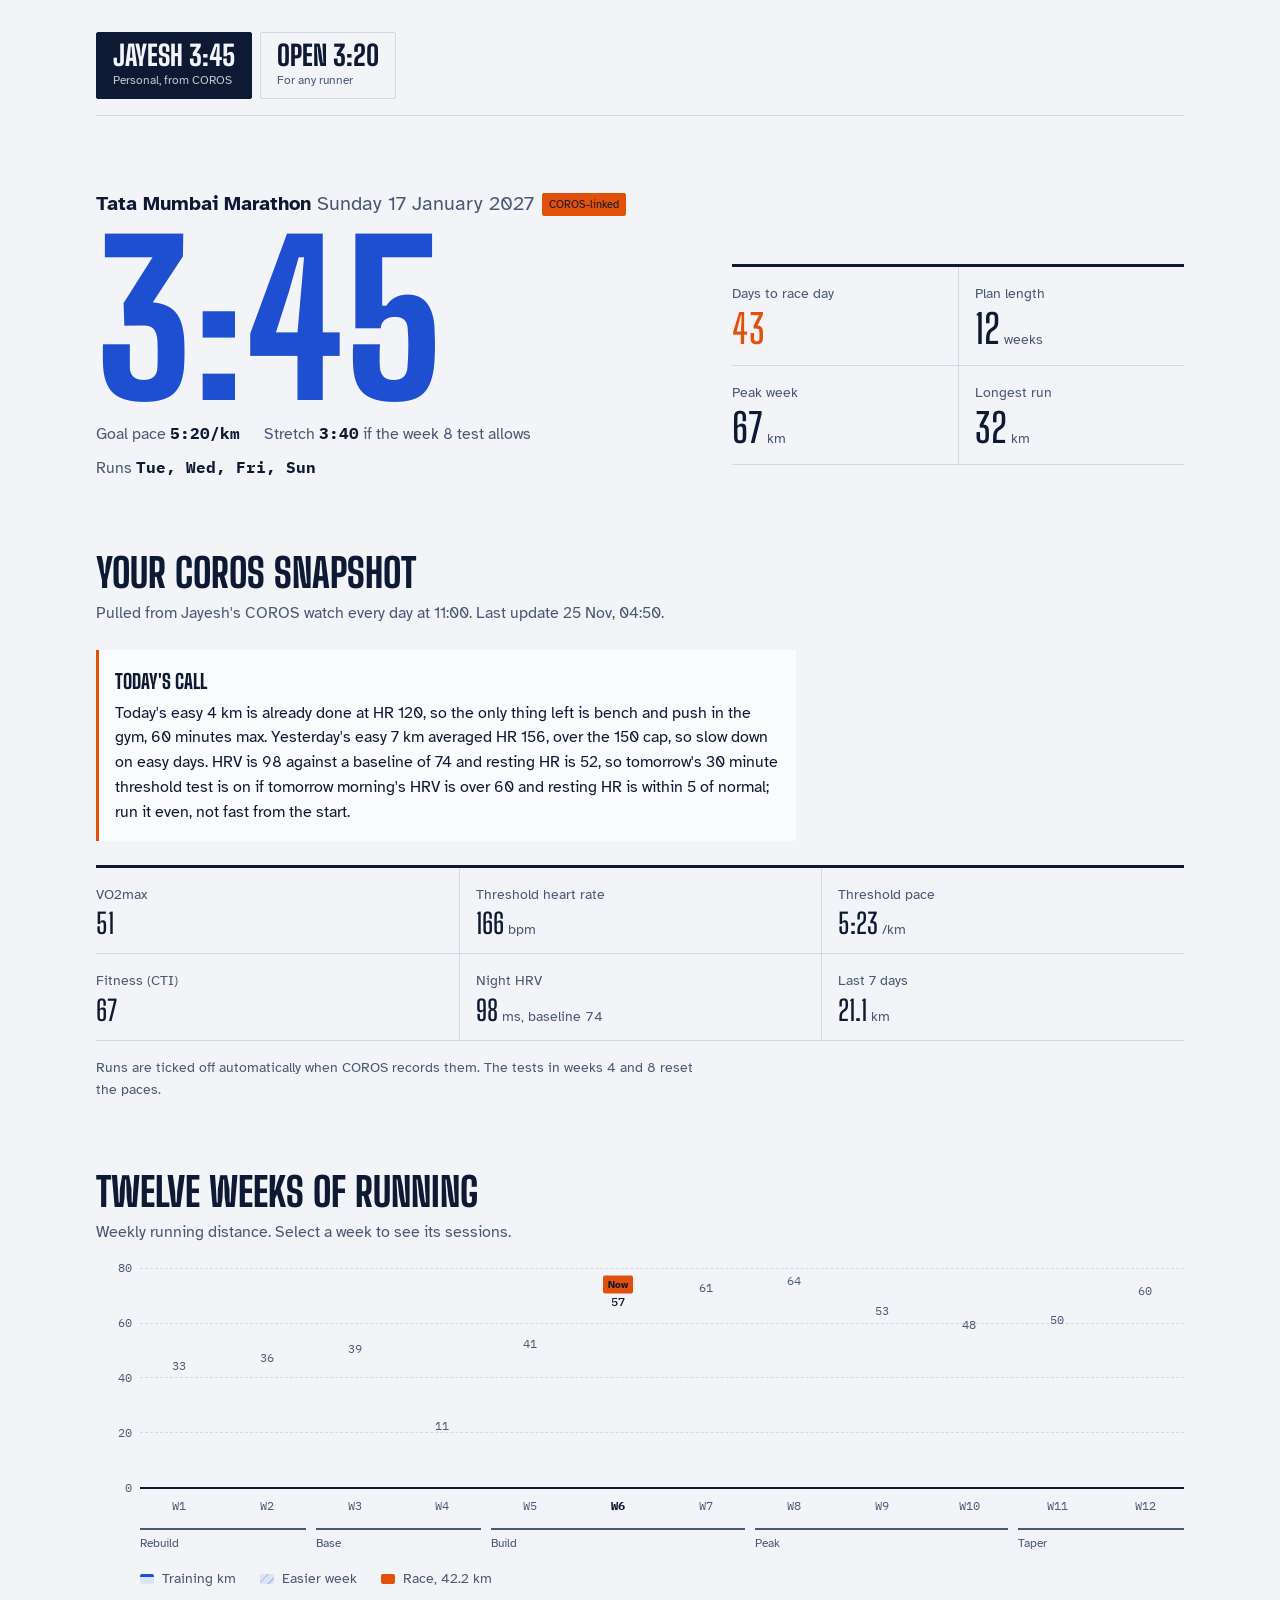
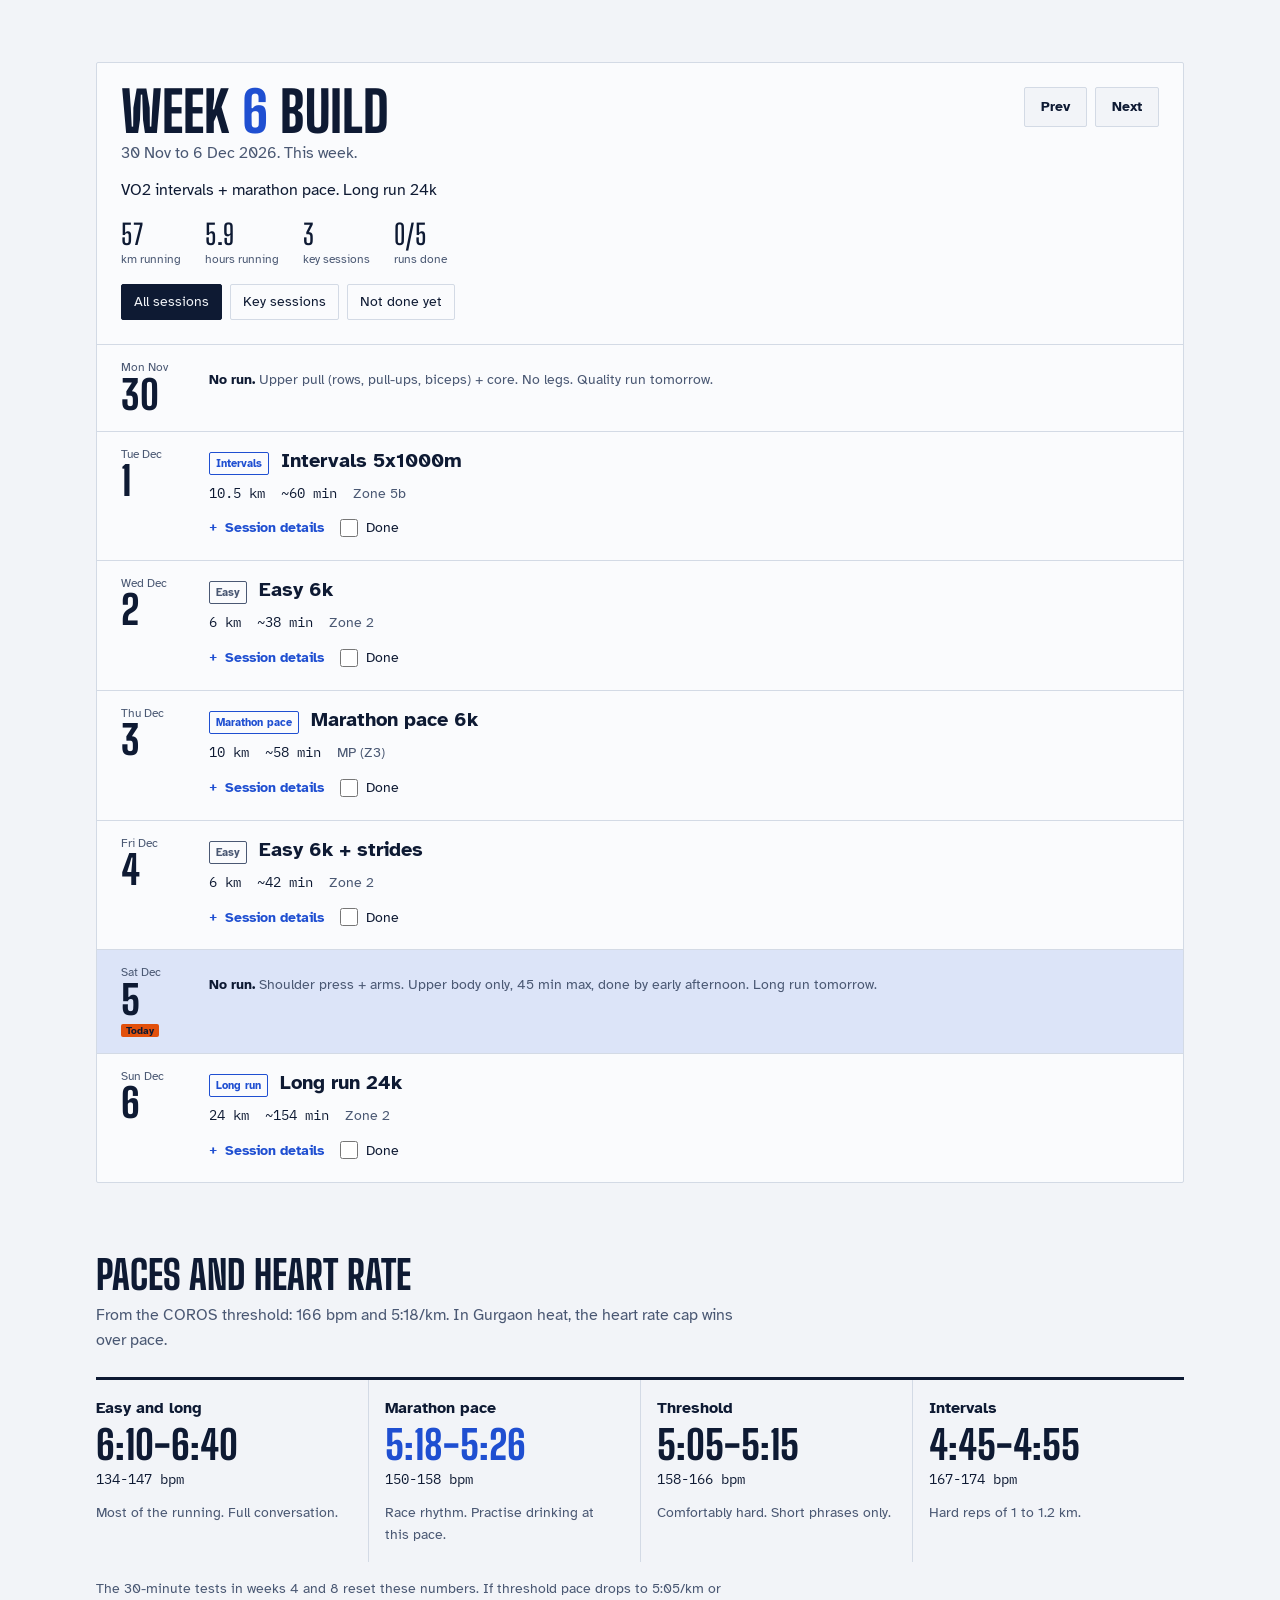
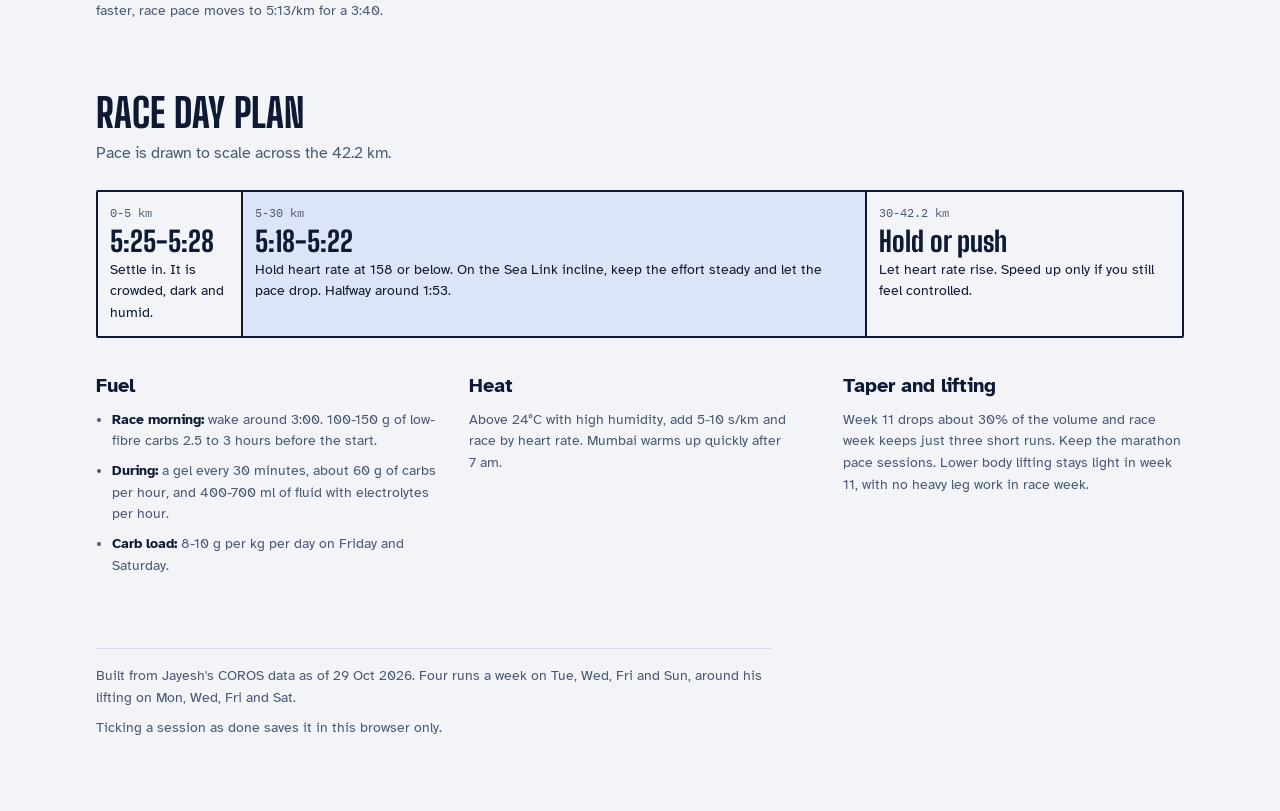
==== commit 4368cba2: "Daily COROS update 2026-11-25" ====
--- a/web/index.html
+++ b/web/index.html
@@ -390,7 +390,7 @@
 
 <script id="plan-jayesh" type="application/json">{"version":"1.0","meta":{"id":"tmm-2027","athlete":"Jayesh","event":"Tata Mumbai Marathon 2027","eventDate":"2027-01-17","planStartDate":"2026-10-26","planEndDate":"2027-01-17","createdAt":"2026-10-29T00:00:00Z","updatedAt":"2026-11-23T00:00:00Z","totalWeeks":12,"generatedBy":"Claude Coach (coros-coach)"},"preferences":{"swim":"meters","bike":"kilometers","run":"kilometers","firstDayOfWeek":"monday"},"assessment":{"foundation":{"raceHistory":["Leh/Ladakh marathon Sep 2026 (42.5 km, 6:01, altitude)","Gurgaon triathlon Oct 2026"],"peakTrainingLoad":9,"foundationLevel":"intermediate","yearsInSport":2},"currentForm":{"weeklyVolume":{"total":7,"run":1.5,"bike":1,"swim":0.7},"longestSessions":{"run":12.7,"bike":15},"consistency":3},"strengths":[{"sport":"run","evidence":"Marathon finished Sep 2026; 50-60 km weeks in Aug/Sep; VO2max 54"},{"sport":"strength","evidence":"4-5 lifting sessions/wk consistently"}],"limiters":[{"sport":"run","evidence":"Last 3 wks only 12-16 km/wk; LT pace 5:18/km is slower than sub-3:30 MP (4:58)"}],"constraints":["5 runs/wk from wk 4: Tue quality, Wed easy, Thu MP or progression (alternating), Fri easy + strides, Sun long","Gym from wk 5: Mon upper pull + core, Tue legs after the quality run (the only lower-body session; no barbell squats or deadlifts until after the race: split squats/step-ups, single-leg RDL, heavy calf raises, Nordics/hamstring curls, RPE 7), Wed bench/push, Fri optional light single-leg work, Sat shoulders + arms. Legs drop to 2 light sets in wk 8, 9 and 11; none in race week","Gym limits: 4 sessions a week, 60 min max each; Saturday 45 min upper body, done by early afternoon; no gym on a morning with HRV under 60 or resting HR 7+ above normal","Long runs capped at 28 km / about 3 hours: 8-week average was 25 km/wk, and every long run so far was run 7-16 bpm over the cap","Plan only changes on red flags: HRV <60 two mornings running, RHR 7+ above baseline, pain, illness","Illness 14-16 Nov (fever): wk 3 long run missed, wk 4 rest + easy return","Trip 27 Dec - 3 Jan: key sessions only, no gym (Tue intervals, Thu MP, Sun 3 Jan 24k w/ 10k MP). Long runs: 24k (6 Dec), 28k w/ 4k MP (13 Dec), 32k w/ 10k MP (20 Dec), 24k (Sat 26 Dec), 24k w/ 10k MP (3 Jan)","Pool access ending, no swim","Gurgaon heat/pollution: HR caps over pace","COROS LTHR 166 is stale (held 175 on 10 Nov). 24 Nov 30-min test (moved from 17 Nov, illness) sets real LTHR + LT pace; easy runs then pace band + HR ceiling","Non-negotiable: easy = easy, no unplanned runs, no skipped key sessions, run your session not your partner's, gels on every long run 18k+, pain = stop","Goal revised: sub-3:30 → 3:45 (stretch 3:40)"]},"zones":{"run":{"hr":{"lthr":166,"zones":[{"zone":1,"name":"Recovery","percentLow":0,"percentHigh":81,"hrLow":0,"hrHigh":134},{"zone":2,"name":"Aerobic","percentLow":81,"percentHigh":89,"hrLow":134,"hrHigh":148},{"zone":3,"name":"Tempo","percentLow":90,"percentHigh":93,"hrLow":149,"hrHigh":154},{"zone":4,"name":"Sub-threshold","percentLow":94,"percentHigh":99,"hrLow":156,"hrHigh":164},{"zone":5,"name":"Threshold (5a)","percentLow":100,"percentHigh":102,"hrLow":166,"hrHigh":169},{"zone":6,"name":"VO2max (5b)","percentLow":103,"percentHigh":106,"hrLow":171,"hrHigh":176}]},"pace":{"thresholdPace":"5:18/km","easy":"interim: HR ≤150, never faster than 6:40/km; reset by 24 Nov test (pace band + HR cap 88% new LTHR)","marathon":"5:18-5:26/km","threshold":"5:05-5:15/km","interval":"4:45-4:55/km"}}},"phases":[{"name":"Rebuild","startWeek":1,"endWeek":2,"focus":"Restore 5 runs/wk after 3 low weeks","weeklyHoursRange":{"low":2.5,"high":4},"keyWorkouts":["Long run 14-16k"],"physiologicalGoals":["Re-establish frequency","Tendon/joint re-loading"]},{"name":"Base","startWeek":3,"endWeek":4,"focus":"Aerobic volume, then illness recovery","weeklyHoursRange":{"low":2,"high":4.5},"keyWorkouts":["Progression 7k","Easy return runs"],"physiologicalGoals":["Raise LT pace","Aerobic base"]},{"name":"Build","startWeek":5,"endWeek":7,"focus":"LT test, then marathon-specific: MP volume, intervals, long-run fuelling","weeklyHoursRange":{"low":4.5,"high":6.5},"keyWorkouts":["30-min LT test 24 Nov","MP 6k","Long 16-24k"],"physiologicalGoals":["MP economy","Glycogen sparing","Gut training"]},{"name":"Peak","startWeek":8,"endWeek":10,"focus":"Highest volume + race simulation before the trip, then trip down week","weeklyHoursRange":{"low":3.5,"high":7},"keyWorkouts":["32k w/ 10k MP (20 Dec)","MP 8k","24k w/ 10k MP (3 Jan)"],"physiologicalGoals":["Fatigue resistance at MP"]},{"name":"Taper","startWeek":11,"endWeek":12,"focus":"Shed fatigue, keep sharpness","weeklyHoursRange":{"low":3,"high":5},"keyWorkouts":["MP 8k","MP sharpener"],"physiologicalGoals":["Supercompensation"]}],"weeks":[{"weekNumber":1,"startDate":"2026-10-26","endDate":"2026-11-01","phase":"Rebuild","focus":"Restart on four runs a week. HRV is a little below baseline, so keep it easy","targetHours":3.7,"isRecoveryWeek":false,"days":[{"date":"2026-10-26","dayOfWeek":"Monday","workouts":[{"id":"w1-mon","sport":"rest","type":"rest","name":"No run, strength","description":"Done: strength.","completed":false}]},{"date":"2026-10-27","dayOfWeek":"Tuesday","workouts":[{"id":"w1-tue","sport":"run","type":"endurance","name":"Done: 6.5k incl 1k reps","description":"endurance","durationMinutes":46,"distanceMeters":6600,"primaryZone":"mixed","humanReadable":"Already completed (Oct 27).","completed":true}]},{"date":"2026-10-28","dayOfWeek":"Wednesday","workouts":[{"id":"w1-wed","sport":"run","type":"endurance","name":"Done: 6k easy","description":"endurance","durationMinutes":48,"distanceMeters":6100,"primaryZone":"Zone 2","humanReadable":"Already completed (Oct 28).","completed":true}]},{"date":"2026-10-29","dayOfWeek":"Thursday","workouts":[{"id":"w1-thu","sport":"rest","type":"rest","name":"No run, strength","description":"Full rest, no gym.","completed":false}]},{"date":"2026-10-30","dayOfWeek":"Friday","workouts":[{"id":"w1-fri","sport":"run","type":"endurance","name":"Easy 6k","description":"Aerobic volume. Conversational.","durationMinutes":38,"distanceMeters":6000,"primaryZone":"Zone 2","humanReadable":"6 km easy. HR 150 max (interim until 24 Nov test; old LTHR 166 likely stale). If 150 forces you slower than 7:00/km, run 6:40-6:55/km instead. NEVER faster than 6:40/km","completed":false}]},{"date":"2026-10-31","dayOfWeek":"Saturday","workouts":[{"id":"w1-sat","sport":"rest","type":"rest","name":"No run, strength","description":"Shoulder press + arms. Upper body only, long run tomorrow.","completed":false}]},{"date":"2026-11-01","dayOfWeek":"Sunday","workouts":[{"id":"w1-sun","sport":"run","type":"long","name":"Long run 14k","description":"Key session. Builds endurance + fuelling practice.","durationMinutes":90,"distanceMeters":14000,"primaryZone":"Zone 2","humanReadable":"14 km total. Easy. HR 150 max (interim until 24 Nov test; old LTHR 166 likely stale). If 150 forces you slower than 7:00/km, run 6:40-6:55/km instead. NEVER faster than 6:40/km","completed":false}]}],"summary":{"totalHours":3.7,"bySport":{"run":{"sessions":4,"hours":3.7,"km":32.7}}}},{"weekNumber":2,"startDate":"2026-11-02","endDate":"2026-11-08","phase":"Rebuild","focus":"Four runs a week, first light quality","targetHours":3.8,"isRecoveryWeek":false,"days":[{"date":"2026-11-02","dayOfWeek":"Monday","workouts":[{"id":"w2-mon","sport":"rest","type":"rest","name":"No run, strength","description":"Deadlift + pull day. No run. Cap deadlift at RPE 7-8, quality run tomorrow.","completed":false}]},{"date":"2026-11-03","dayOfWeek":"Tuesday","workouts":[{"id":"w2-tue","sport":"run","type":"vo2max","name":"Fartlek 8x200m","description":"Key quality session. Full 2 km warm-up + 2 km cool-down easy.","durationMinutes":42,"distanceMeters":6800,"primaryZone":"Zone 2 + 5b","humanReadable":"2 km easy WU\n8x(200 m brisk @ 4:45-4:55/km, about 1 min / 150 m easy jog)\n2 km easy CD","completed":false}]},{"date":"2026-11-04","dayOfWeek":"Wednesday","workouts":[{"id":"w2-wed","sport":"run","type":"endurance","name":"Easy 6k","description":"Aerobic volume. Conversational.","durationMinutes":38,"distanceMeters":6000,"primaryZone":"Zone 2","humanReadable":"6 km easy. HR 150 max (interim until 24 Nov test; old LTHR 166 likely stale). If 150 forces you slower than 7:00/km, run 6:40-6:55/km instead. NEVER faster than 6:40/km","completed":false}]},{"date":"2026-11-05","dayOfWeek":"Thursday","workouts":[{"id":"w2-thu","sport":"rest","type":"rest","name":"No run, strength","description":"Full rest, no gym.","completed":false}]},{"date":"2026-11-06","dayOfWeek":"Friday","workouts":[{"id":"w2-fri","sport":"run","type":"tempo","name":"Marathon pace 3k","description":"Key quality session. Full 2 km warm-up + 2 km cool-down easy.","durationMinutes":42,"distanceMeters":7000,"primaryZone":"MP (Z3)","humanReadable":"2 km easy WU\n3 km @ MP, 5:18-5:26/km, HR 150-158 bpm. Smooth, not forced; practise drinking on the move\n2 km easy CD","completed":false}]},{"date":"2026-11-07","dayOfWeek":"Saturday","workouts":[{"id":"w2-sat","sport":"rest","type":"rest","name":"No run, strength","description":"Shoulder press + arms. Upper body only, long run tomorrow.","completed":false}]},{"date":"2026-11-08","dayOfWeek":"Sunday","workouts":[{"id":"w2-sun","sport":"run","type":"long","name":"Long run 16k","description":"Key session. Builds endurance + fuelling practice.","durationMinutes":103,"distanceMeters":16000,"primaryZone":"Zone 2","humanReadable":"16 km total. Easy. HR 150 max (interim until 24 Nov test; old LTHR 166 likely stale). If 150 forces you slower than 7:00/km, run 6:40-6:55/km instead. NEVER faster than 6:40/km","completed":false}]}],"summary":{"totalHours":3.8,"bySport":{"run":{"sessions":4,"hours":3.8,"km":35.8}}}},{"weekNumber":3,"startDate":"2026-11-09","endDate":"2026-11-15","phase":"Base","focus":"Progression done Tue. Rest of the week easy so Sunday's 18k is truly aerobic","targetHours":4.3,"isRecoveryWeek":false,"days":[{"date":"2026-11-09","dayOfWeek":"Monday","workouts":[{"id":"w3-mon","sport":"rest","type":"rest","name":"No run, strength","description":"Deadlift + pull day. No run. Cap deadlift at RPE 7-8, quality run tomorrow.","completed":false}]},{"date":"2026-11-10","dayOfWeek":"Tuesday","workouts":[{"id":"w3-tue","sport":"run","type":"endurance","name":"Done: progression 7k with partner","description":"tempo","durationMinutes":47,"distanceMeters":7000,"primaryZone":"Z2 → T","humanReadable":"Done (Nov 10). Finished 5:29/km at HR 175, harder than intended. Counts as this week's quality session.","completed":true}]},{"date":"2026-11-11","dayOfWeek":"Wednesday","workouts":[{"id":"w3-wed","sport":"rest","type":"rest","name":"No run, strength","description":"Bench + push day. No run.","completed":false}]},{"date":"2026-11-12","dayOfWeek":"Thursday","workouts":[{"id":"w3-thu","sport":"run","type":"endurance","name":"Easy 7k","description":"Aerobic volume. Conversational.","durationMinutes":45,"distanceMeters":7000,"primaryZone":"Zone 2","humanReadable":"7 km easy. HR 150 max (interim until 24 Nov test; old LTHR 166 likely stale). If 150 forces you slower than 7:00/km, run 6:40-6:55/km instead. NEVER faster than 6:40/km","completed":false}]},{"date":"2026-11-13","dayOfWeek":"Friday","workouts":[{"id":"w3-fri","sport":"run","type":"endurance","name":"Easy 7k + strides","description":"Aerobic volume. Conversational.","durationMinutes":48,"distanceMeters":7000,"primaryZone":"Zone 2","humanReadable":"7 km easy. HR 150 max (interim until 24 Nov test; old LTHR 166 likely stale). If 150 forces you slower than 7:00/km, run 6:40-6:55/km instead. NEVER faster than 6:40/km\nThen 6x20s strides (fast, relaxed, ~4:30/km) w/ 40s walk","completed":false}]},{"date":"2026-11-14","dayOfWeek":"Saturday","workouts":[{"id":"w3-sat","sport":"rest","type":"rest","name":"No run, strength","description":"Shoulder press + arms. Upper body only, long run tomorrow.","completed":false}]},{"date":"2026-11-15","dayOfWeek":"Sunday","workouts":[{"id":"w3-sun","sport":"run","type":"long","name":"Long run 18k","description":"Key session. Builds endurance + fuelling practice.","durationMinutes":116,"distanceMeters":18000,"primaryZone":"Zone 2","humanReadable":"18 km total. Easy. Long-run rule (wk 3 only, until 17 Nov test): HR avg 150-156, hard ceiling 160 on hills/late. Pace 6:30-6:50/km, NEVER faster than 6:30. First 3 km HR <=150 as warm-up, then settle into the band. HR past 160 = slow down\nFuel: gel/~30g carbs every 30-35 min from 40 min in + 400-600 ml fluid/h w/ electrolytes (rehearse race-day fuel)","completed":false}]}],"summary":{"totalHours":4.3,"bySport":{"run":{"sessions":4,"hours":4.3,"km":39.0}}}},{"weekNumber":4,"startDate":"2026-11-16","endDate":"2026-11-22","phase":"Base","focus":"Sick week (fever 14-15 Nov). Rest, then three short easy runs. Threshold test moved to 24 Nov","targetHours":1.2,"isRecoveryWeek":true,"days":[{"date":"2026-11-16","dayOfWeek":"Monday","workouts":[{"id":"w4-mon","sport":"rest","type":"rest","name":"No run, sick","description":"Sick. Full rest, no gym.","completed":false}]},{"date":"2026-11-17","dayOfWeek":"Tuesday","workouts":[{"id":"w4-tue","sport":"rest","type":"rest","name":"No run, sick","description":"Sick. Full rest, no gym. Threshold test moved to Tue 24 Nov.","completed":false}]},{"date":"2026-11-18","dayOfWeek":"Wednesday","workouts":[{"id":"w4-wed","sport":"rest","type":"rest","name":"No run, sick","description":"Rest. 20-30 min walk if the aches are gone.","completed":false}]},{"date":"2026-11-19","dayOfWeek":"Thursday","workouts":[{"id":"w4-thu","sport":"rest","type":"rest","name":"No run, sick","description":"Still sick (fever). No run.","completed":false}]},{"date":"2026-11-20","dayOfWeek":"Friday","workouts":[{"id":"w4-fri","sport":"rest","type":"rest","name":"No run, rest","description":"Felt fine in the morning. Rest, no gym. Fever-free 24h without paracetamol = cleared to run Saturday.","completed":false}]},{"date":"2026-11-21","dayOfWeek":"Saturday","workouts":[{"id":"w4-sat","sport":"run","type":"endurance","name":"Easy 4k","description":"Aerobic volume. Conversational.","durationMinutes":26,"distanceMeters":4000,"primaryZone":"Zone 2","humanReadable":"4 km easy. Return from illness: HR 145 max, 6:50/km or slower. Fever, aches, chest tightness or dizziness = stop and walk home\nFirst run back. Watch shows 6k: stop at 4k. If fever or aches are back, skip and try Sunday.","completed":false}]},{"date":"2026-11-22","dayOfWeek":"Sunday","workouts":[{"id":"w4-sun","sport":"run","type":"endurance","name":"Easy 7k","description":"Aerobic volume. Conversational.","durationMinutes":45,"distanceMeters":7000,"primaryZone":"Zone 2","humanReadable":"7 km easy. Return from illness: HR 145 max, 6:50/km or slower. Fever, aches, chest tightness or dizziness = stop and walk home\nOnly if Saturday felt normal. Watch shows 10k: stop at 7k. If Saturday felt off, rest.","completed":false}]}],"summary":{"totalHours":1.2,"bySport":{"run":{"sessions":2,"hours":1.2,"km":11.0}}}},{"weekNumber":5,"startDate":"2026-11-23","endDate":"2026-11-29","phase":"Build","focus":"Back to five runs. Threshold test Thu (moved from Tue), everything else easy. Long run 16k","targetHours":4.7,"isRecoveryWeek":false,"days":[{"date":"2026-11-23","dayOfWeek":"Monday","workouts":[{"id":"w5-mon","sport":"rest","type":"rest","name":"No run, strength","description":"Upper pull + core at about 70% load. First full gym day back. No legs.","completed":false}]},{"date":"2026-11-24","dayOfWeek":"Tuesday","workouts":[{"id":"w5-tue","sport":"run","type":"endurance","name":"Easy 7k","description":"Aerobic volume. Conversational.","durationMinutes":45,"distanceMeters":7000,"primaryZone":"Zone 2","humanReadable":"7 km easy. HR cap = 88% of NEW LTHR from 24 Nov test (150 until reset) + pace band set from new LT pace. Run in the band; HR over cap = slow down. NEVER faster than the band\nSwapped with Thursday: too soon after illness to test. Run the 'Easy 7k' your watch shows for Thursday.\nGym (PM): legs, the only lower-body session this week, 35-40 min. No barbell squats or deadlifts. Split squats or step-ups 3x6-8 per leg, single-leg RDL 3x8 per leg, heavy calf raises 3x10 straight-knee + 2x12 bent-knee, Nordics or hamstring curls 2x6-8, side plank 2x30s. RPE 7, 2-3 reps left on every set. Start light this week, RPE 6","completed":false}]},{"date":"2026-11-25","dayOfWeek":"Wednesday","workouts":[{"id":"w5-wed","sport":"run","type":"endurance","name":"Easy 4k","description":"Aerobic volume. Conversational.","durationMinutes":26,"distanceMeters":4000,"primaryZone":"Zone 2","humanReadable":"4 km easy. HR cap = 88% of NEW LTHR from 24 Nov test (150 until reset) + pace band set from new LT pace. Run in the band; HR over cap = slow down. NEVER faster than the band\nGym: bench + push.","completed":false}]},{"date":"2026-11-26","dayOfWeek":"Thursday","workouts":[{"id":"w5-thu","sport":"run","type":"test","name":"30-min threshold test","description":"Key quality session. Full 2 km warm-up + 2 km cool-down easy.","durationMinutes":70,"distanceMeters":9000,"primaryZone":"Test","humanReadable":"2 km easy WU + 4 strides\n30 min solo all-out-but-even (flat route, early AM)\nRecord: avg pace + avg HR of LAST 20 min = new LT pace / LTHR → I re-set MP\n2 km easy CD\nMoved from Tue (illness). Run the 'threshold test' your watch shows for Tuesday. Test only if morning HRV is 60+ and resting HR within 5 of normal; otherwise easy 7k and test Tue 1 Dec.","completed":false}]},{"date":"2026-11-27","dayOfWeek":"Friday","workouts":[{"id":"w5-fri","sport":"run","type":"endurance","name":"Easy 5k + strides","description":"Aerobic volume. Conversational.","durationMinutes":35,"distanceMeters":5000,"primaryZone":"Zone 2","humanReadable":"5 km easy. HR cap = 88% of NEW LTHR from 24 Nov test (150 until reset) + pace band set from new LT pace. Run in the band; HR over cap = slow down. NEVER faster than the band\nThen 6x20s strides (fast, relaxed, ~4:30/km) w/ 40s walk\nGym (optional, 20-25 min): single-leg RDL, step-ups, calves, core. No barbell on your back.","completed":false}]},{"date":"2026-11-28","dayOfWeek":"Saturday","workouts":[{"id":"w5-sat","sport":"rest","type":"rest","name":"No run, strength","description":"Shoulder press + arms. Upper body only, 45 min max, done by early afternoon. Long run tomorrow.","completed":false}]},{"date":"2026-11-29","dayOfWeek":"Sunday","workouts":[{"id":"w5-sun","sport":"run","type":"long","name":"Long run 16k","description":"Key session. Builds endurance + fuelling practice.","durationMinutes":103,"distanceMeters":16000,"primaryZone":"Zone 2","humanReadable":"16 km total. Easy. HR cap = 88% of NEW LTHR from 24 Nov test (150 until reset) + pace band set from new LT pace. Run in the band; HR over cap = slow down. NEVER faster than the band\nFirst long run to be run at the prescribed effort. HR over the cap = slow down or walk, do not push through.","completed":false}]}],"summary":{"totalHours":4.7,"bySport":{"run":{"sessions":5,"hours":4.7,"km":41.0}}}},{"weekNumber":6,"startDate":"2026-11-30","endDate":"2026-12-06","phase":"Build","focus":"VO2 intervals + marathon pace. Long run 24k","targetHours":5.9,"isRecoveryWeek":false,"days":[{"date":"2026-11-30","dayOfWeek":"Monday","workouts":[{"id":"w6-mon","sport":"rest","type":"rest","name":"No run, strength","description":"Upper pull (rows, pull-ups, biceps) + core. No legs. Quality run tomorrow.","completed":false}]},{"date":"2026-12-01","dayOfWeek":"Tuesday","workouts":[{"id":"w6-tue","sport":"run","type":"vo2max","name":"Intervals 5x1000m","description":"Key quality session. Full 2 km warm-up + 2 km cool-down easy.","durationMinutes":60,"distanceMeters":10500,"primaryZone":"Zone 5b","humanReadable":"2 km easy WU + 4 strides\n5x1000 m @ 4:45-4:55/km (HR 167-174 bpm by end of rep), 2 min easy jog between\n2 km easy CD\nGym (PM): legs, the only lower-body session this week, 35-40 min. No barbell squats or deadlifts. Split squats or step-ups 3x6-8 per leg, single-leg RDL 3x8 per leg, heavy calf raises 3x10 straight-knee + 2x12 bent-knee, Nordics or hamstring curls 2x6-8, side plank 2x30s. RPE 7, 2-3 reps left on every set","completed":false}]},{"date":"2026-12-02","dayOfWeek":"Wednesday","workouts":[{"id":"w6-wed","sport":"run","type":"endurance","name":"Easy 6k","description":"Aerobic volume. Conversational.","durationMinutes":38,"distanceMeters":6000,"primaryZone":"Zone 2","humanReadable":"6 km easy. HR cap = 88% of NEW LTHR from 24 Nov test (150 until reset) + pace band set from new LT pace. Run in the band; HR over cap = slow down. NEVER faster than the band\nGym: bench + push.","completed":false}]},{"date":"2026-12-03","dayOfWeek":"Thursday","workouts":[{"id":"w6-thu","sport":"run","type":"tempo","name":"Marathon pace 6k","description":"Key quality session. Full 2 km warm-up + 2 km cool-down easy.","durationMinutes":58,"distanceMeters":10000,"primaryZone":"MP (Z3)","humanReadable":"2 km easy WU\n6 km @ MP, 5:18-5:26/km, HR 150-158 bpm. Smooth, not forced; practise drinking on the move\n2 km easy CD","completed":false}]},{"date":"2026-12-04","dayOfWeek":"Friday","workouts":[{"id":"w6-fri","sport":"run","type":"endurance","name":"Easy 6k + strides","description":"Aerobic volume. Conversational.","durationMinutes":42,"distanceMeters":6000,"primaryZone":"Zone 2","humanReadable":"6 km easy. HR cap = 88% of NEW LTHR from 24 Nov test (150 until reset) + pace band set from new LT pace. Run in the band; HR over cap = slow down. NEVER faster than the band\nThen 6x20s strides (fast, relaxed, ~4:30/km) w/ 40s walk\nGym (optional, 20-25 min): single-leg RDL, step-ups, calves, core. No barbell on your back.","completed":false}]},{"date":"2026-12-05","dayOfWeek":"Saturday","workouts":[{"id":"w6-sat","sport":"rest","type":"rest","name":"No run, strength","description":"Shoulder press + arms. Upper body only, 45 min max, done by early afternoon. Long run tomorrow.","completed":false}]},{"date":"2026-12-06","dayOfWeek":"Sunday","workouts":[{"id":"w6-sun","sport":"run","type":"long","name":"Long run 24k","description":"Key session. Builds endurance + fuelling practice.","durationMinutes":154,"distanceMeters":24000,"primaryZone":"Zone 2","humanReadable":"24 km total. Easy. HR cap = 88% of NEW LTHR from 24 Nov test (150 until reset) + pace band set from new LT pace. Run in the band; HR over cap = slow down. NEVER faster than the band\nFuel: gel/~30g carbs every 30-35 min from 40 min in + 400-600 ml fluid/h w/ electrolytes (rehearse race-day fuel)\nEasy the whole way. Exact race fuel from 40 min.","completed":false}]}],"summary":{"totalHours":5.9,"bySport":{"run":{"sessions":5,"hours":5.9,"km":56.5}}}},{"weekNumber":7,"startDate":"2026-12-07","endDate":"2026-12-13","phase":"Build","focus":"Longer threshold + progression. Long run 28k","targetHours":6.3,"isRecoveryWeek":false,"days":[{"date":"2026-12-07","dayOfWeek":"Monday","workouts":[{"id":"w7-mon","sport":"rest","type":"rest","name":"No run, strength","description":"Upper pull (rows, pull-ups, biceps) + core. No legs. Quality run tomorrow.","completed":false}]},{"date":"2026-12-08","dayOfWeek":"Tuesday","workouts":[{"id":"w7-tue","sport":"run","type":"threshold","name":"Threshold 4x1.6km","description":"Key quality session. Full 2 km warm-up + 2 km cool-down easy.","durationMinutes":63,"distanceMeters":11300,"primaryZone":"Zone 4-5a","humanReadable":"2 km easy WU + 4 strides\n4x1.6 km @ T 5:05-5:15/km (HR 158-166 bpm), 90s easy jog between\n2 km easy CD\nGym (PM): legs, the only lower-body session this week, 35-40 min. No barbell squats or deadlifts. Split squats or step-ups 3x6-8 per leg, single-leg RDL 3x8 per leg, heavy calf raises 3x10 straight-knee + 2x12 bent-knee, Nordics or hamstring curls 2x6-8, side plank 2x30s. RPE 7, 2-3 reps left on every set","completed":false}]},{"date":"2026-12-09","dayOfWeek":"Wednesday","workouts":[{"id":"w7-wed","sport":"run","type":"endurance","name":"Easy 6k","description":"Aerobic volume. Conversational.","durationMinutes":38,"distanceMeters":6000,"primaryZone":"Zone 2","humanReadable":"6 km easy. HR cap = 88% of NEW LTHR from 24 Nov test (150 until reset) + pace band set from new LT pace. Run in the band; HR over cap = slow down. NEVER faster than the band\nGym: bench + push.","completed":false}]},{"date":"2026-12-10","dayOfWeek":"Thursday","workouts":[{"id":"w7-thu","sport":"run","type":"tempo","name":"Progression 10k","description":"Key session (replaces the MP session this week). Finish at marathon pace, not faster.","durationMinutes":60,"distanceMeters":10000,"primaryZone":"Z2 → MP","humanReadable":"4 km easy (cap per new LTHR, never faster than easy band)\n2 km steady @ 5:45-5:55/km (HR ≤155)\n3 km @ MP 5:18-5:26/km (HR ≤162). NEVER faster than 5:18, even if your partner pushes\n1 km easy CD","completed":false}]},{"date":"2026-12-11","dayOfWeek":"Friday","workouts":[{"id":"w7-fri","sport":"run","type":"endurance","name":"Easy 6k + strides","description":"Aerobic volume. Conversational.","durationMinutes":42,"distanceMeters":6000,"primaryZone":"Zone 2","humanReadable":"6 km easy. HR cap = 88% of NEW LTHR from 24 Nov test (150 until reset) + pace band set from new LT pace. Run in the band; HR over cap = slow down. NEVER faster than the band\nThen 6x20s strides (fast, relaxed, ~4:30/km) w/ 40s walk\nGym (optional, 20-25 min): single-leg RDL, step-ups, calves, core. No barbell on your back.","completed":false}]},{"date":"2026-12-12","dayOfWeek":"Saturday","workouts":[{"id":"w7-sat","sport":"rest","type":"rest","name":"No run, strength","description":"Shoulder press + arms. Upper body only, 45 min max, done by early afternoon. Long run tomorrow.","completed":false}]},{"date":"2026-12-13","dayOfWeek":"Sunday","workouts":[{"id":"w7-sun","sport":"run","type":"long","name":"Long run 28k w/ 4k MP","description":"Key session. Builds endurance + fuelling practice.","durationMinutes":175,"distanceMeters":28000,"primaryZone":"Zone 2 + MP","humanReadable":"28 km total. First 22 km easy (HR cap = 88% of NEW LTHR from 24 Nov test (150 until reset) + pace band set from new LT pace. Run in the band; HR over cap = slow down. NEVER faster than the band) → 4 km @ MP 5:18-5:26/km (by pace) → 2 km easy\nFuel: gel/~30g carbs every 30-35 min from 40 min in + 400-600 ml fluid/h w/ electrolytes (rehearse race-day fuel)\nFull race kit and breakfast rehearsal (wake 3:30, run 5:15). Last 4 km before the cool-down at MP.","completed":false}]}],"summary":{"totalHours":6.3,"bySport":{"run":{"sessions":5,"hours":6.3,"km":61.3}}}},{"weekNumber":8,"startDate":"2026-12-14","endDate":"2026-12-20","phase":"Peak","focus":"Biggest week, before the trip. 32k with 10k at marathon pace","targetHours":6.6,"isRecoveryWeek":false,"days":[{"date":"2026-12-14","dayOfWeek":"Monday","workouts":[{"id":"w8-mon","sport":"rest","type":"rest","name":"No run, strength","description":"Upper pull (rows, pull-ups, biceps) + core. No legs. Quality run tomorrow.","completed":false}]},{"date":"2026-12-15","dayOfWeek":"Tuesday","workouts":[{"id":"w8-tue","sport":"run","type":"threshold","name":"Threshold 3x2.5km","description":"Key quality session. Full 2 km warm-up + 2 km cool-down easy.","durationMinutes":68,"distanceMeters":12100,"primaryZone":"Zone 4-5a","humanReadable":"2 km easy WU + 4 strides\n3x2.5 km @ T 5:05-5:15/km (HR 158-166 bpm), 120s easy jog between\n2 km easy CD\nGym (PM): legs, light, 25-30 min. Split squats or step-ups 2x6-8 per leg, single-leg RDL 2x8 per leg, heavy calf raises 2x10 straight-knee + 2x12 bent-knee, Nordics or hamstring curls 2x6-8, side plank 2x30s, all at RPE 6. No barbell squats or deadlifts","completed":false}]},{"date":"2026-12-16","dayOfWeek":"Wednesday","workouts":[{"id":"w8-wed","sport":"run","type":"endurance","name":"Easy 6k","description":"Aerobic volume. Conversational.","durationMinutes":38,"distanceMeters":6000,"primaryZone":"Zone 2","humanReadable":"6 km easy. HR cap = 88% of NEW LTHR from 24 Nov test (150 until reset) + pace band set from new LT pace. Run in the band; HR over cap = slow down. NEVER faster than the band\nGym: bench + push.","completed":false}]},{"date":"2026-12-17","dayOfWeek":"Thursday","workouts":[{"id":"w8-thu","sport":"run","type":"endurance","name":"Easy 8k","description":"Aerobic volume. Conversational.","durationMinutes":51,"distanceMeters":8000,"primaryZone":"Zone 2","humanReadable":"8 km easy. HR cap = 88% of NEW LTHR from 24 Nov test (150 until reset) + pace band set from new LT pace. Run in the band; HR over cap = slow down. NEVER faster than the band","completed":false}]},{"date":"2026-12-18","dayOfWeek":"Friday","workouts":[{"id":"w8-fri","sport":"run","type":"endurance","name":"Easy 6k + strides","description":"Aerobic volume. Conversational.","durationMinutes":42,"distanceMeters":6000,"primaryZone":"Zone 2","humanReadable":"6 km easy. HR cap = 88% of NEW LTHR from 24 Nov test (150 until reset) + pace band set from new LT pace. Run in the band; HR over cap = slow down. NEVER faster than the band\nThen 6x20s strides (fast, relaxed, ~4:30/km) w/ 40s walk\nGym: no leg work today.","completed":false}]},{"date":"2026-12-19","dayOfWeek":"Saturday","workouts":[{"id":"w8-sat","sport":"rest","type":"rest","name":"No run, strength","description":"Shoulder press + arms, light, 45 min max, done by early afternoon. Long run tomorrow.","completed":false}]},{"date":"2026-12-20","dayOfWeek":"Sunday","workouts":[{"id":"w8-sun","sport":"run","type":"long","name":"Long run 32k w/ 10k MP","description":"Key session. Builds endurance + fuelling practice.","durationMinutes":195,"distanceMeters":32000,"primaryZone":"Zone 2 + MP","humanReadable":"32 km total. First 20 km easy (HR cap = 88% of NEW LTHR from 24 Nov test (150 until reset) + pace band set from new LT pace. Run in the band; HR over cap = slow down. NEVER faster than the band) → 10 km @ MP 5:18-5:26/km (by pace) → 2 km easy\nFuel: gel/~30g carbs every 30-35 min from 40 min in + 400-600 ml fluid/h w/ electrolytes (rehearse race-day fuel)\nThe key run of the block. Start 5:15 am. MP block at 5:18-5:26, not faster. Gel every 30 min. Last year's 30k runs were run without a pace plan; this one has one, so follow it.","completed":false}]}],"summary":{"totalHours":6.6,"bySport":{"run":{"sessions":5,"hours":6.6,"km":64.1}}}},{"weekNumber":9,"startDate":"2026-12-21","endDate":"2026-12-27","phase":"Peak","focus":"Recover from the 32k, one MP session, 24k on Saturday before the trip","targetHours":5.6,"isRecoveryWeek":false,"days":[{"date":"2026-12-21","dayOfWeek":"Monday","workouts":[{"id":"w9-mon","sport":"rest","type":"rest","name":"No run, strength","description":"Upper pull (rows, pull-ups, biceps) + core. No legs. Quality run tomorrow.","completed":false}]},{"date":"2026-12-22","dayOfWeek":"Tuesday","workouts":[{"id":"w9-tue","sport":"run","type":"endurance","name":"Easy 6k","description":"Aerobic volume. Conversational.","durationMinutes":38,"distanceMeters":6000,"primaryZone":"Zone 2","humanReadable":"6 km easy. HR cap = 88% of NEW LTHR from 24 Nov test (150 until reset) + pace band set from new LT pace. Run in the band; HR over cap = slow down. NEVER faster than the band\nRecovery from Sunday's 32k. No quality before Thursday.\nGym (PM): legs, light, 25-30 min. Split squats or step-ups 2x6-8 per leg, single-leg RDL 2x8 per leg, heavy calf raises 2x10 straight-knee + 2x12 bent-knee, Nordics or hamstring curls 2x6-8, side plank 2x30s, all at RPE 6. No barbell squats or deadlifts","completed":false}]},{"date":"2026-12-23","dayOfWeek":"Wednesday","workouts":[{"id":"w9-wed","sport":"run","type":"endurance","name":"Easy 6k","description":"Aerobic volume. Conversational.","durationMinutes":38,"distanceMeters":6000,"primaryZone":"Zone 2","humanReadable":"6 km easy. HR cap = 88% of NEW LTHR from 24 Nov test (150 until reset) + pace band set from new LT pace. Run in the band; HR over cap = slow down. NEVER faster than the band\nGym: bench + push.","completed":false}]},{"date":"2026-12-24","dayOfWeek":"Thursday","workouts":[{"id":"w9-thu","sport":"run","type":"tempo","name":"Marathon pace 8k","description":"Key quality session. Full 2 km warm-up + 2 km cool-down easy.","durationMinutes":69,"distanceMeters":12000,"primaryZone":"MP (Z3)","humanReadable":"2 km easy WU\n8 km @ MP, 5:18-5:26/km, HR 150-158 bpm. Smooth, not forced; practise drinking on the move\n2 km easy CD","completed":false}]},{"date":"2026-12-25","dayOfWeek":"Friday","workouts":[{"id":"w9-fri","sport":"run","type":"endurance","name":"Easy 5k + strides","description":"Aerobic volume. Conversational.","durationMinutes":35,"distanceMeters":5000,"primaryZone":"Zone 2","humanReadable":"5 km easy. HR cap = 88% of NEW LTHR from 24 Nov test (150 until reset) + pace band set from new LT pace. Run in the band; HR over cap = slow down. NEVER faster than the band\nThen 6x20s strides (fast, relaxed, ~4:30/km) w/ 40s walk\nGym: no leg work today.","completed":false}]},{"date":"2026-12-26","dayOfWeek":"Saturday","workouts":[{"id":"w9-sat","sport":"run","type":"long","name":"Long run 24k","description":"Key session. Builds endurance + fuelling practice.","durationMinutes":154,"distanceMeters":24000,"primaryZone":"Zone 2","humanReadable":"24 km total. Easy. HR cap = 88% of NEW LTHR from 24 Nov test (150 until reset) + pace band set from new LT pace. Run in the band; HR over cap = slow down. NEVER faster than the band\nFuel: gel/~30g carbs every 30-35 min from 40 min in + 400-600 ml fluid/h w/ electrolytes (rehearse race-day fuel)\nSat 26 Dec, before you leave. Easy by the cap the whole way.\nGym: none today.","completed":false}]},{"date":"2026-12-27","dayOfWeek":"Sunday","workouts":[{"id":"w9-sun","sport":"rest","type":"rest","name":"No run, trip","description":"Trip starts. Travel day.","completed":false}]}],"summary":{"totalHours":5.6,"bySport":{"run":{"sessions":5,"hours":5.6,"km":53.0}}}},{"weekNumber":10,"startDate":"2026-12-28","endDate":"2027-01-03","phase":"Peak","focus":"Trip (27 Dec to 3 Jan): key sessions only, no gym. Intervals Tue, MP Thu, 24k race rehearsal Sun 3 Jan","targetHours":4.7,"isRecoveryWeek":false,"days":[{"date":"2026-12-28","dayOfWeek":"Monday","workouts":[{"id":"w10-mon","sport":"rest","type":"rest","name":"No run, trip","description":"Trip. No run, no gym.","completed":false}]},{"date":"2026-12-29","dayOfWeek":"Tuesday","workouts":[{"id":"w10-tue","sport":"run","type":"vo2max","name":"Intervals 6x1000m","description":"Key quality session. Full 2 km warm-up + 2 km cool-down easy.","durationMinutes":67,"distanceMeters":11800,"primaryZone":"Zone 5b","humanReadable":"2 km easy WU + 4 strides\n6x1000 m @ 4:45-4:55/km (HR 167-174 bpm by end of rep), 2 min easy jog between\n2 km easy CD","completed":false}]},{"date":"2026-12-30","dayOfWeek":"Wednesday","workouts":[{"id":"w10-wed","sport":"rest","type":"rest","name":"No run, trip","description":"Trip. No run, no gym.","completed":false}]},{"date":"2026-12-31","dayOfWeek":"Thursday","workouts":[{"id":"w10-thu","sport":"run","type":"tempo","name":"Marathon pace 8k","description":"Key quality session. Full 2 km warm-up + 2 km cool-down easy.","durationMinutes":69,"distanceMeters":12000,"primaryZone":"MP (Z3)","humanReadable":"2 km easy WU\n8 km @ MP, 5:18-5:26/km, HR 150-158 bpm. Smooth, not forced; practise drinking on the move\n2 km easy CD","completed":false}]},{"date":"2027-01-01","dayOfWeek":"Friday","workouts":[{"id":"w10-fri","sport":"rest","type":"rest","name":"No run, trip","description":"Trip. No run, no gym.","completed":false}]},{"date":"2027-01-02","dayOfWeek":"Saturday","workouts":[{"id":"w10-sat","sport":"rest","type":"rest","name":"No run, trip","description":"Trip. No run, no gym. Long run tomorrow.","completed":false}]},{"date":"2027-01-03","dayOfWeek":"Sunday","workouts":[{"id":"w10-sun","sport":"run","type":"long","name":"Long run 24k w/ 10k MP","description":"Key session. Builds endurance + fuelling practice.","durationMinutes":144,"distanceMeters":24000,"primaryZone":"Zone 2 + MP","humanReadable":"24 km total. First 12 km easy (HR cap = 88% of NEW LTHR from 24 Nov test (150 until reset) + pace band set from new LT pace. Run in the band; HR over cap = slow down. NEVER faster than the band) → 10 km @ MP 5:18-5:26/km (by pace) → 2 km easy\nFuel: gel/~30g carbs every 30-35 min from 40 min in + 400-600 ml fluid/h w/ electrolytes (rehearse race-day fuel)\nSun 3 Jan, or Mon 4 Jan if you travel on the 3rd. Final race rehearsal, exact race fuel and kit. Nothing longer after this. If you get home late on the 4th, cut to 20k but keep the 10k MP.","completed":false}]}],"summary":{"totalHours":4.7,"bySport":{"run":{"sessions":3,"hours":4.7,"km":47.8}}}},{"weekNumber":11,"startDate":"2027-01-04","endDate":"2027-01-10","phase":"Taper","focus":"Back from the trip. Volume down, intensity stays. One light leg session Tue","targetHours":5.0,"isRecoveryWeek":false,"days":[{"date":"2027-01-04","dayOfWeek":"Monday","workouts":[{"id":"w11-mon","sport":"rest","type":"rest","name":"No run, strength","description":"Upper pull + core, light. No legs. Rest if you ran the long run today.","completed":false}]},{"date":"2027-01-05","dayOfWeek":"Tuesday","workouts":[{"id":"w11-tue","sport":"run","type":"threshold","name":"Threshold 3x2km","description":"Key quality session. Full 2 km warm-up + 2 km cool-down easy.","durationMinutes":61,"distanceMeters":10600,"primaryZone":"Zone 4-5a","humanReadable":"2 km easy WU + 4 strides\n3x2 km @ T 5:05-5:15/km (HR 158-166 bpm), 120s easy jog between\n2 km easy CD\nGym (PM): legs, light, 25-30 min. Split squats or step-ups 2x6-8 per leg, single-leg RDL 2x8 per leg, heavy calf raises 2x10 straight-knee + 2x12 bent-knee, Nordics or hamstring curls 2x6-8, side plank 2x30s, all at RPE 5-6. No barbell squats or deadlifts","completed":false}]},{"date":"2027-01-06","dayOfWeek":"Wednesday","workouts":[{"id":"w11-wed","sport":"run","type":"endurance","name":"Easy 6k","description":"Aerobic volume. Conversational.","durationMinutes":38,"distanceMeters":6000,"primaryZone":"Zone 2","humanReadable":"6 km easy. HR cap = 88% of NEW LTHR from 24 Nov test (150 until reset) + pace band set from new LT pace. Run in the band; HR over cap = slow down. NEVER faster than the band\nGym: bench + push.","completed":false}]},{"date":"2027-01-07","dayOfWeek":"Thursday","workouts":[{"id":"w11-thu","sport":"run","type":"tempo","name":"Marathon pace 8k","description":"Key quality session. Full 2 km warm-up + 2 km cool-down easy.","durationMinutes":69,"distanceMeters":12000,"primaryZone":"MP (Z3)","humanReadable":"2 km easy WU\n8 km @ MP, 5:18-5:26/km, HR 150-158 bpm. Smooth, not forced; practise drinking on the move\n2 km easy CD","completed":false}]},{"date":"2027-01-08","dayOfWeek":"Friday","workouts":[{"id":"w11-fri","sport":"run","type":"endurance","name":"Easy 5k + strides","description":"Aerobic volume. Conversational.","durationMinutes":35,"distanceMeters":5000,"primaryZone":"Zone 2","humanReadable":"5 km easy. HR cap = 88% of NEW LTHR from 24 Nov test (150 until reset) + pace band set from new LT pace. Run in the band; HR over cap = slow down. NEVER faster than the band\nThen 6x20s strides (fast, relaxed, ~4:30/km) w/ 40s walk\nGym: no leg work today.","completed":false}]},{"date":"2027-01-09","dayOfWeek":"Saturday","workouts":[{"id":"w11-sat","sport":"rest","type":"rest","name":"No run, strength","description":"Shoulder press + arms. Upper body only, 45 min max, done by early afternoon. Long run tomorrow.","completed":false}]},{"date":"2027-01-10","dayOfWeek":"Sunday","workouts":[{"id":"w11-sun","sport":"run","type":"long","name":"Long run 16k w/ 5k MP","description":"Key session. Builds endurance + fuelling practice.","durationMinutes":97,"distanceMeters":16000,"primaryZone":"Zone 2 + MP","humanReadable":"16 km total. First 9 km easy (HR cap = 88% of NEW LTHR from 24 Nov test (150 until reset) + pace band set from new LT pace. Run in the band; HR over cap = slow down. NEVER faster than the band) → 5 km @ MP 5:18-5:26/km (by pace) → 2 km easy","completed":false}]}],"summary":{"totalHours":5.0,"bySport":{"run":{"sessions":5,"hours":5.0,"km":49.6}}}},{"weekNumber":12,"startDate":"2027-01-11","endDate":"2027-01-17","phase":"Race","focus":"Race week. No heavy lower-body lifting","targetHours":5.6,"isRecoveryWeek":false,"days":[{"date":"2027-01-11","dayOfWeek":"Monday","workouts":[{"id":"w12-mon","sport":"rest","type":"rest","name":"No run, strength","description":"Upper body only, light. No deadlift.","completed":false}]},{"date":"2027-01-12","dayOfWeek":"Tuesday","workouts":[{"id":"w12-tue","sport":"run","type":"tempo","name":"MP sharpener 3x1.6k","description":"Key quality session. Full 2 km warm-up + 2 km cool-down easy.","durationMinutes":52,"distanceMeters":9000,"primaryZone":"MP","humanReadable":"2 km easy WU\n3x1.6 km @ MP 5:18-5:26/km, 2 min jog between\n2 km easy CD\nGym: no lower-body lifting this week.","completed":false}]},{"date":"2027-01-13","dayOfWeek":"Wednesday","workouts":[{"id":"w12-wed","sport":"run","type":"endurance","name":"Easy 5k","description":"Aerobic volume. Conversational.","durationMinutes":32,"distanceMeters":5000,"primaryZone":"Zone 2","humanReadable":"5 km easy. HR cap = 88% of NEW LTHR from 24 Nov test (150 until reset) + pace band set from new LT pace. Run in the band; HR over cap = slow down. NEVER faster than the band\nGym: upper body light, or skip.","completed":false}]},{"date":"2027-01-14","dayOfWeek":"Thursday","workouts":[{"id":"w12-thu","sport":"run","type":"endurance","name":"Easy 4k + strides","description":"Aerobic volume. Conversational.","durationMinutes":29,"distanceMeters":4000,"primaryZone":"Zone 2","humanReadable":"4 km easy. HR cap = 88% of NEW LTHR from 24 Nov test (150 until reset) + pace band set from new LT pace. Run in the band; HR over cap = slow down. NEVER faster than the band\nThen 6x20s strides (fast, relaxed, ~4:30/km) w/ 40s walk","completed":false}]},{"date":"2027-01-15","dayOfWeek":"Friday","workouts":[{"id":"w12-fri","sport":"rest","type":"rest","name":"No run, strength","description":"Rest. No leg day. Carb loading starts (8-10 g per kg).","completed":false}]},{"date":"2027-01-16","dayOfWeek":"Saturday","workouts":[{"id":"w12-sat","sport":"rest","type":"rest","name":"No run, strength","description":"Rest or 15 min shakeout. Carb load, bib pickup, kit laid out, sleep early.","completed":false}]},{"date":"2027-01-17","dayOfWeek":"Sunday","workouts":[{"id":"w12-sun-race","sport":"run","type":"race","name":"TATA MUMBAI MARATHON","description":"Race day.","durationMinutes":225,"distanceMeters":42195,"primaryZone":"MP","humanReadable":"Goal 3:45 (5:20/km). Km 0-5: 5:25-5:28. Km 5-30: 5:18-5:22, HR 158 or below. Km 30+: hold or push if HR allows. Gel every 30 min.","completed":false}]}],"summary":{"totalHours":5.6,"bySport":{"run":{"sessions":4,"hours":5.6,"km":60.2}}}}],"raceStrategy":{"event":{"name":"Tata Mumbai Marathon","date":"2027-01-17","type":"marathon","distances":{"run":42.2}},"pacing":{"run":{"targetPace":"5:18-5:22/km (goal 3:45); 5:13/km only if the 24 Nov test gives LT pace ≤5:05/km and the MP blocks on 20 Dec feel controlled (3:40)","targetHR":"≤158 to km 30, then free","notes":"Km 0-5 at 5:25-5:28 (crowded, dark, humid). Don't chase pace on Bandra-Worli Sea Link incline, hold effort. Bank nothing. Expect late-race rise toward Peddar Road / Marine Drive and rising heat after ~7 am: if temp >24°C / very humid, add 5-10 s/km and race HR, not pace. Halfway target ~1:53."}},"nutrition":{"preRace":"Wake 3:00-3:15. 2.5-3 h before: 100-150 g carbs low-fibre (white bread/jam/banana/rice) + 500 ml fluid w/ electrolytes. Gel 15 min pre-start.","during":{"carbsPerHour":60,"fluidPerHour":"400-700 ml w/ electrolytes (humid, salt matters)","products":["Gel every 30 min (same brand as long runs)","Sip water/electrolyte at most stations"]},"notes":"Rehearse exact fuel on wk 7, 8, 9 long runs. Carb load Fri-Sat (8-10 g/kg/day). Nothing new on race day."},"taper":{"startDate":"2027-01-04","volumeReduction":35,"notes":"Wk 11 ~-30%, wk 12 ~-55% excl race. Keep MP touches. One light leg session wk 11 (Tue), none wk 12."}}}</script>
 <script id="plan-open320" type="application/json">{"version":"1.0","meta":{"id":"tmm-2027-open-320","athlete":"Anyone","event":"Tata Mumbai Marathon 2027","eventDate":"2027-01-17","planStartDate":"2026-10-26","planEndDate":"2027-01-17","totalWeeks":12,"generatedBy":"Claude Coach (coros-coach)"},"phases":[{"name":"Base","startWeek":1,"endWeek":4,"focus":"Aerobic volume and threshold"},{"name":"Build","startWeek":5,"endWeek":8,"focus":"Marathon pace volume"},{"name":"Peak","startWeek":9,"endWeek":10,"focus":"Highest volume and race rehearsal"},{"name":"Taper","startWeek":11,"endWeek":12,"focus":"Shed fatigue"}],"weeks":[{"weekNumber":1,"startDate":"2026-10-26","endDate":"2026-11-01","phase":"Base","focus":"Settle into four runs a week","targetHours":4.7,"isRecoveryWeek":false,"days":[{"date":"2026-10-26","dayOfWeek":"Monday","workouts":[{"id":"o320-w1-mon","sport":"rest","type":"rest","name":"Rest","description":"Rest. Optional strength or 30-40 min easy cross-training.","completed":false}]},{"date":"2026-10-27","dayOfWeek":"Tuesday","workouts":[{"id":"o320-w1-tue","sport":"run","type":"threshold","name":"Threshold 3x8 min","description":"Key session. Warm-up and cool-down are easy running.","durationMinutes":56,"distanceMeters":10400,"primaryZone":"Threshold","humanReadable":"2.5 km easy warm-up + 4 strides\n3x8 min @ 4:25-4:32/km (86-90% of max HR), 90 s easy jog between\n2.5 km easy cool-down","completed":false}]},{"date":"2026-10-28","dayOfWeek":"Wednesday","workouts":[{"id":"o320-w1-wed","sport":"run","type":"endurance","name":"Easy 10k","description":"Aerobic volume.","durationMinutes":58,"distanceMeters":10000,"primaryZone":"Zone 2","humanReadable":"10 km easy @ 5:30-6:00/km (65-78% of max HR). Conversational the whole way.","completed":false}]},{"date":"2026-10-29","dayOfWeek":"Thursday","workouts":[{"id":"o320-w1-thu","sport":"rest","type":"rest","name":"Rest","description":"Rest. Optional 30-40 min easy cross-training (bike, swim).","completed":false}]},{"date":"2026-10-30","dayOfWeek":"Friday","workouts":[{"id":"o320-w1-fri","sport":"run","type":"tempo","name":"Marathon pace 6k","description":"Key session. Warm-up and cool-down are easy running.","durationMinutes":51,"distanceMeters":10000,"primaryZone":"Marathon pace","humanReadable":"2 km easy warm-up\n6 km @ 4:40-4:48/km (80-85% of max HR). Smooth and controlled; practise drinking on the move\n2 km easy cool-down","completed":false}]},{"date":"2026-10-31","dayOfWeek":"Saturday","workouts":[{"id":"o320-w1-sat","sport":"rest","type":"rest","name":"Rest","description":"Rest before the long run. Optional mobility or light strength.","completed":false}]},{"date":"2026-11-01","dayOfWeek":"Sunday","workouts":[{"id":"o320-w1-sun","sport":"run","type":"long","name":"Long run 20k","description":"Key session.","durationMinutes":115,"distanceMeters":20000,"primaryZone":"Zone 2","humanReadable":"20 km. Steady easy @ 5:30-6:00/km (65-78% of max HR)\nFuel: 30-40 g carbs every 30 min from 40 min in, plus 400-700 ml fluid per hour with electrolytes","completed":false}]}],"summary":{"totalHours":4.7,"bySport":{"run":{"sessions":4,"hours":4.7,"km":50.4}}}},{"weekNumber":2,"startDate":"2026-11-02","endDate":"2026-11-08","phase":"Base","focus":"Aerobic volume, first VO2 session","targetHours":5.2,"isRecoveryWeek":false,"days":[{"date":"2026-11-02","dayOfWeek":"Monday","workouts":[{"id":"o320-w2-mon","sport":"rest","type":"rest","name":"Rest","description":"Rest. Optional strength or 30-40 min easy cross-training.","completed":false}]},{"date":"2026-11-03","dayOfWeek":"Tuesday","workouts":[{"id":"o320-w2-tue","sport":"run","type":"vo2max","name":"Intervals 6x800 m","description":"Key session. Warm-up and cool-down are easy running.","durationMinutes":61,"distanceMeters":11600,"primaryZone":"VO2max","humanReadable":"2.5 km easy warm-up + 4 strides\n6x800 m @ 4:05-4:12/km (92-95% of max HR), 2 min easy jog between\n2.5 km easy cool-down","completed":false}]},{"date":"2026-11-04","dayOfWeek":"Wednesday","workouts":[{"id":"o320-w2-wed","sport":"run","type":"endurance","name":"Easy 11k + strides","description":"Aerobic volume.","durationMinutes":66,"distanceMeters":11000,"primaryZone":"Zone 2","humanReadable":"11 km easy @ 5:30-6:00/km (65-78% of max HR). Conversational the whole way.\nThen 6x20 s strides, fast and relaxed, 40 s walk between","completed":false}]},{"date":"2026-11-05","dayOfWeek":"Thursday","workouts":[{"id":"o320-w2-thu","sport":"rest","type":"rest","name":"Rest","description":"Rest. Optional 30-40 min easy cross-training (bike, swim).","completed":false}]},{"date":"2026-11-06","dayOfWeek":"Friday","workouts":[{"id":"o320-w2-fri","sport":"run","type":"tempo","name":"Marathon pace 8k","description":"Key session. Warm-up and cool-down are easy running.","durationMinutes":61,"distanceMeters":12000,"primaryZone":"Marathon pace","humanReadable":"2 km easy warm-up\n8 km @ 4:40-4:48/km (80-85% of max HR). Smooth and controlled; practise drinking on the move\n2 km easy cool-down","completed":false}]},{"date":"2026-11-07","dayOfWeek":"Saturday","workouts":[{"id":"o320-w2-sat","sport":"rest","type":"rest","name":"Rest","description":"Rest before the long run. Optional mobility or light strength.","completed":false}]},{"date":"2026-11-08","dayOfWeek":"Sunday","workouts":[{"id":"o320-w2-sun","sport":"run","type":"long","name":"Long run 22k","description":"Key session.","durationMinutes":126,"distanceMeters":22000,"primaryZone":"Zone 2","humanReadable":"22 km. Steady easy @ 5:30-6:00/km (65-78% of max HR)\nFuel: 30-40 g carbs every 30 min from 40 min in, plus 400-700 ml fluid per hour with electrolytes","completed":false}]}],"summary":{"totalHours":5.2,"bySport":{"run":{"sessions":4,"hours":5.2,"km":56.6}}}},{"weekNumber":3,"startDate":"2026-11-09","endDate":"2026-11-15","phase":"Base","focus":"Longer threshold, steady long run","targetHours":5.7,"isRecoveryWeek":false,"days":[{"date":"2026-11-09","dayOfWeek":"Monday","workouts":[{"id":"o320-w3-mon","sport":"rest","type":"rest","name":"Rest","description":"Rest. Optional strength or 30-40 min easy cross-training.","completed":false}]},{"date":"2026-11-10","dayOfWeek":"Tuesday","workouts":[{"id":"o320-w3-tue","sport":"run","type":"threshold","name":"Threshold 3x10 min","description":"Key session. Warm-up and cool-down are easy running.","durationMinutes":62,"distanceMeters":11700,"primaryZone":"Threshold","humanReadable":"2.5 km easy warm-up + 4 strides\n3x10 min @ 4:25-4:32/km (86-90% of max HR), 90 s easy jog between\n2.5 km easy cool-down","completed":false}]},{"date":"2026-11-11","dayOfWeek":"Wednesday","workouts":[{"id":"o320-w3-wed","sport":"run","type":"endurance","name":"Easy 12k","description":"Aerobic volume.","durationMinutes":69,"distanceMeters":12000,"primaryZone":"Zone 2","humanReadable":"12 km easy @ 5:30-6:00/km (65-78% of max HR). Conversational the whole way.","completed":false}]},{"date":"2026-11-12","dayOfWeek":"Thursday","workouts":[{"id":"o320-w3-thu","sport":"rest","type":"rest","name":"Rest","description":"Rest. Optional 30-40 min easy cross-training (bike, swim).","completed":false}]},{"date":"2026-11-13","dayOfWeek":"Friday","workouts":[{"id":"o320-w3-fri","sport":"run","type":"tempo","name":"Marathon pace 10k","description":"Key session. Warm-up and cool-down are easy running.","durationMinutes":70,"distanceMeters":14000,"primaryZone":"Marathon pace","humanReadable":"2 km easy warm-up\n10 km @ 4:40-4:48/km (80-85% of max HR). Smooth and controlled; practise drinking on the move\n2 km easy cool-down","completed":false}]},{"date":"2026-11-14","dayOfWeek":"Saturday","workouts":[{"id":"o320-w3-sat","sport":"rest","type":"rest","name":"Rest","description":"Rest before the long run. Optional mobility or light strength.","completed":false}]},{"date":"2026-11-15","dayOfWeek":"Sunday","workouts":[{"id":"o320-w3-sun","sport":"run","type":"long","name":"Long run 24k","description":"Key session.","durationMinutes":138,"distanceMeters":24000,"primaryZone":"Zone 2","humanReadable":"24 km. Steady easy @ 5:30-6:00/km (65-78% of max HR)\nFuel: 30-40 g carbs every 30 min from 40 min in, plus 400-700 ml fluid per hour with electrolytes","completed":false}]}],"summary":{"totalHours":5.7,"bySport":{"run":{"sessions":4,"hours":5.7,"km":61.7}}}},{"weekNumber":4,"startDate":"2026-11-16","endDate":"2026-11-22","phase":"Base","focus":"Easier week. Volume down about a quarter","targetHours":4.3,"isRecoveryWeek":true,"days":[{"date":"2026-11-16","dayOfWeek":"Monday","workouts":[{"id":"o320-w4-mon","sport":"rest","type":"rest","name":"Rest","description":"Rest. Optional strength or 30-40 min easy cross-training.","completed":false}]},{"date":"2026-11-17","dayOfWeek":"Tuesday","workouts":[{"id":"o320-w4-tue","sport":"run","type":"threshold","name":"Threshold 2x10 min","description":"Key session. Warm-up and cool-down are easy running.","durationMinutes":50,"distanceMeters":9500,"primaryZone":"Threshold","humanReadable":"2.5 km easy warm-up + 4 strides\n2x10 min @ 4:25-4:32/km (86-90% of max HR), 90 s easy jog between\n2.5 km easy cool-down","completed":false}]},{"date":"2026-11-18","dayOfWeek":"Wednesday","workouts":[{"id":"o320-w4-wed","sport":"run","type":"endurance","name":"Easy 9k","description":"Aerobic volume.","durationMinutes":52,"distanceMeters":9000,"primaryZone":"Zone 2","humanReadable":"9 km easy @ 5:30-6:00/km (65-78% of max HR). Conversational the whole way.","completed":false}]},{"date":"2026-11-19","dayOfWeek":"Thursday","workouts":[{"id":"o320-w4-thu","sport":"rest","type":"rest","name":"Rest","description":"Rest. Optional 30-40 min easy cross-training (bike, swim).","completed":false}]},{"date":"2026-11-20","dayOfWeek":"Friday","workouts":[{"id":"o320-w4-fri","sport":"run","type":"endurance","name":"Easy 9k + strides","description":"Aerobic volume.","durationMinutes":55,"distanceMeters":9000,"primaryZone":"Zone 2","humanReadable":"9 km easy @ 5:30-6:00/km (65-78% of max HR). Conversational the whole way.\nThen 6x20 s strides, fast and relaxed, 40 s walk between","completed":false}]},{"date":"2026-11-21","dayOfWeek":"Saturday","workouts":[{"id":"o320-w4-sat","sport":"rest","type":"rest","name":"Rest","description":"Rest before the long run. Optional mobility or light strength.","completed":false}]},{"date":"2026-11-22","dayOfWeek":"Sunday","workouts":[{"id":"o320-w4-sun","sport":"run","type":"long","name":"Long run 18k","description":"Key session.","durationMinutes":104,"distanceMeters":18000,"primaryZone":"Zone 2","humanReadable":"18 km. Steady easy @ 5:30-6:00/km (65-78% of max HR)","completed":false}]}],"summary":{"totalHours":4.3,"bySport":{"run":{"sessions":4,"hours":4.3,"km":45.5}}}},{"weekNumber":5,"startDate":"2026-11-23","endDate":"2026-11-29","phase":"Build","focus":"Marathon-specific work begins","targetHours":5.9,"isRecoveryWeek":false,"days":[{"date":"2026-11-23","dayOfWeek":"Monday","workouts":[{"id":"o320-w5-mon","sport":"rest","type":"rest","name":"Rest","description":"Rest. Optional strength or 30-40 min easy cross-training.","completed":false}]},{"date":"2026-11-24","dayOfWeek":"Tuesday","workouts":[{"id":"o320-w5-tue","sport":"run","type":"vo2max","name":"Intervals 5x1000 m","description":"Key session. Warm-up and cool-down are easy running.","durationMinutes":59,"distanceMeters":11500,"primaryZone":"VO2max","humanReadable":"2.5 km easy warm-up + 4 strides\n5x1000 m @ 4:05-4:12/km (92-95% of max HR), 2 min easy jog between\n2.5 km easy cool-down","completed":false}]},{"date":"2026-11-25","dayOfWeek":"Wednesday","workouts":[{"id":"o320-w5-wed","sport":"run","type":"endurance","name":"Easy 12k + strides","description":"Aerobic volume.","durationMinutes":72,"distanceMeters":12000,"primaryZone":"Zone 2","humanReadable":"12 km easy @ 5:30-6:00/km (65-78% of max HR). Conversational the whole way.\nThen 6x20 s strides, fast and relaxed, 40 s walk between","completed":false}]},{"date":"2026-11-26","dayOfWeek":"Thursday","workouts":[{"id":"o320-w5-thu","sport":"rest","type":"rest","name":"Rest","description":"Rest. Optional 30-40 min easy cross-training (bike, swim).","completed":false}]},{"date":"2026-11-27","dayOfWeek":"Friday","workouts":[{"id":"o320-w5-fri","sport":"run","type":"tempo","name":"Marathon pace 12k","description":"Key session. Warm-up and cool-down are easy running.","durationMinutes":80,"distanceMeters":16000,"primaryZone":"Marathon pace","humanReadable":"2 km easy warm-up\n12 km @ 4:40-4:48/km (80-85% of max HR). Smooth and controlled; practise drinking on the move\n2 km easy cool-down","completed":false}]},{"date":"2026-11-28","dayOfWeek":"Saturday","workouts":[{"id":"o320-w5-sat","sport":"rest","type":"rest","name":"Rest","description":"Rest before the long run. Optional mobility or light strength.","completed":false}]},{"date":"2026-11-29","dayOfWeek":"Sunday","workouts":[{"id":"o320-w5-sun","sport":"run","type":"long","name":"Long run 26k with 6k at MP","description":"Key session.","durationMinutes":143,"distanceMeters":26000,"primaryZone":"Zone 2 + MP","humanReadable":"26 km. Easy @ 5:30-6:00/km for 18 km, then 6 km @ marathon pace 4:40-4:48/km, then 2 km easy\nFuel: 30-40 g carbs every 30 min from 40 min in, plus 400-700 ml fluid per hour with electrolytes","completed":false}]}],"summary":{"totalHours":5.9,"bySport":{"run":{"sessions":4,"hours":5.9,"km":65.5}}}},{"weekNumber":6,"startDate":"2026-11-30","endDate":"2026-12-06","phase":"Build","focus":"Threshold volume up","targetHours":6.7,"isRecoveryWeek":false,"days":[{"date":"2026-11-30","dayOfWeek":"Monday","workouts":[{"id":"o320-w6-mon","sport":"rest","type":"rest","name":"Rest","description":"Rest. Optional strength or 30-40 min easy cross-training.","completed":false}]},{"date":"2026-12-01","dayOfWeek":"Tuesday","workouts":[{"id":"o320-w6-tue","sport":"run","type":"threshold","name":"Threshold 4x10 min","description":"Key session. Warm-up and cool-down are easy running.","durationMinutes":73,"distanceMeters":14000,"primaryZone":"Threshold","humanReadable":"2.5 km easy warm-up + 4 strides\n4x10 min @ 4:25-4:32/km (86-90% of max HR), 90 s easy jog between\n2.5 km easy cool-down","completed":false}]},{"date":"2026-12-02","dayOfWeek":"Wednesday","workouts":[{"id":"o320-w6-wed","sport":"run","type":"endurance","name":"Easy 13k","description":"Aerobic volume.","durationMinutes":75,"distanceMeters":13000,"primaryZone":"Zone 2","humanReadable":"13 km easy @ 5:30-6:00/km (65-78% of max HR). Conversational the whole way.","completed":false}]},{"date":"2026-12-03","dayOfWeek":"Thursday","workouts":[{"id":"o320-w6-thu","sport":"rest","type":"rest","name":"Rest","description":"Rest. Optional 30-40 min easy cross-training (bike, swim).","completed":false}]},{"date":"2026-12-04","dayOfWeek":"Friday","workouts":[{"id":"o320-w6-fri","sport":"run","type":"tempo","name":"Marathon pace 14k","description":"Key session. Warm-up and cool-down are easy running.","durationMinutes":95,"distanceMeters":19000,"primaryZone":"Marathon pace","humanReadable":"2 km easy warm-up\n2x7 km with 1 km easy between @ 4:40-4:48/km (80-85% of max HR). Smooth and controlled; practise drinking on the move\n2 km easy cool-down","completed":false}]},{"date":"2026-12-05","dayOfWeek":"Saturday","workouts":[{"id":"o320-w6-sat","sport":"rest","type":"rest","name":"Rest","description":"Rest before the long run. Optional mobility or light strength.","completed":false}]},{"date":"2026-12-06","dayOfWeek":"Sunday","workouts":[{"id":"o320-w6-sun","sport":"run","type":"long","name":"Long run 28k","description":"Key session.","durationMinutes":161,"distanceMeters":28000,"primaryZone":"Zone 2","humanReadable":"28 km. Steady easy @ 5:30-6:00/km (65-78% of max HR)\nFuel: 30-40 g carbs every 30 min from 40 min in, plus 400-700 ml fluid per hour with electrolytes","completed":false}]}],"summary":{"totalHours":6.7,"bySport":{"run":{"sessions":4,"hours":6.7,"km":74.0}}}},{"weekNumber":7,"startDate":"2026-12-07","endDate":"2026-12-13","phase":"Build","focus":"Biggest build week","targetHours":6.6,"isRecoveryWeek":false,"days":[{"date":"2026-12-07","dayOfWeek":"Monday","workouts":[{"id":"o320-w7-mon","sport":"rest","type":"rest","name":"Rest","description":"Rest. Optional strength or 30-40 min easy cross-training.","completed":false}]},{"date":"2026-12-08","dayOfWeek":"Tuesday","workouts":[{"id":"o320-w7-tue","sport":"run","type":"vo2max","name":"Intervals 6x1000 m","description":"Key session. Warm-up and cool-down are easy running.","durationMinutes":66,"distanceMeters":12800,"primaryZone":"VO2max","humanReadable":"2.5 km easy warm-up + 4 strides\n6x1000 m @ 4:05-4:12/km (92-95% of max HR), 2 min easy jog between\n2.5 km easy cool-down","completed":false}]},{"date":"2026-12-09","dayOfWeek":"Wednesday","workouts":[{"id":"o320-w7-wed","sport":"run","type":"endurance","name":"Easy 13k + strides","description":"Aerobic volume.","durationMinutes":78,"distanceMeters":13000,"primaryZone":"Zone 2","humanReadable":"13 km easy @ 5:30-6:00/km (65-78% of max HR). Conversational the whole way.\nThen 6x20 s strides, fast and relaxed, 40 s walk between","completed":false}]},{"date":"2026-12-10","dayOfWeek":"Thursday","workouts":[{"id":"o320-w7-thu","sport":"rest","type":"rest","name":"Rest","description":"Rest. Optional 30-40 min easy cross-training (bike, swim).","completed":false}]},{"date":"2026-12-11","dayOfWeek":"Friday","workouts":[{"id":"o320-w7-fri","sport":"run","type":"tempo","name":"Marathon pace 14k","description":"Key session. Warm-up and cool-down are easy running.","durationMinutes":89,"distanceMeters":18000,"primaryZone":"Marathon pace","humanReadable":"2 km easy warm-up\n14 km @ 4:40-4:48/km (80-85% of max HR). Smooth and controlled; practise drinking on the move\n2 km easy cool-down","completed":false}]},{"date":"2026-12-12","dayOfWeek":"Saturday","workouts":[{"id":"o320-w7-sat","sport":"rest","type":"rest","name":"Rest","description":"Rest before the long run. Optional mobility or light strength.","completed":false}]},{"date":"2026-12-13","dayOfWeek":"Sunday","workouts":[{"id":"o320-w7-sun","sport":"run","type":"long","name":"Long run 30k with 10k at MP","description":"Key session.","durationMinutes":162,"distanceMeters":30000,"primaryZone":"Zone 2 + MP","humanReadable":"30 km. Easy @ 5:30-6:00/km for 18 km, then 10 km @ marathon pace 4:40-4:48/km, then 2 km easy\nFuel: 30-40 g carbs every 30 min from 40 min in, plus 400-700 ml fluid per hour with electrolytes","completed":false}]}],"summary":{"totalHours":6.6,"bySport":{"run":{"sessions":4,"hours":6.6,"km":73.8}}}},{"weekNumber":8,"startDate":"2026-12-14","endDate":"2026-12-20","phase":"Build","focus":"Easier week with a half marathon tune-up","targetHours":4.2,"isRecoveryWeek":true,"days":[{"date":"2026-12-14","dayOfWeek":"Monday","workouts":[{"id":"o320-w8-mon","sport":"rest","type":"rest","name":"Rest","description":"Rest. Optional strength or 30-40 min easy cross-training.","completed":false}]},{"date":"2026-12-15","dayOfWeek":"Tuesday","workouts":[{"id":"o320-w8-tue","sport":"run","type":"threshold","name":"Threshold 2x12 min","description":"Key session. Warm-up and cool-down are easy running.","durationMinutes":54,"distanceMeters":10400,"primaryZone":"Threshold","humanReadable":"2.5 km easy warm-up + 4 strides\n2x12 min @ 4:25-4:32/km (86-90% of max HR), 90 s easy jog between\n2.5 km easy cool-down","completed":false}]},{"date":"2026-12-16","dayOfWeek":"Wednesday","workouts":[{"id":"o320-w8-wed","sport":"run","type":"endurance","name":"Easy 8k","description":"Aerobic volume.","durationMinutes":46,"distanceMeters":8000,"primaryZone":"Zone 2","humanReadable":"8 km easy @ 5:30-6:00/km (65-78% of max HR). Conversational the whole way.","completed":false}]},{"date":"2026-12-17","dayOfWeek":"Thursday","workouts":[{"id":"o320-w8-thu","sport":"rest","type":"rest","name":"Rest","description":"Rest. Optional 30-40 min easy cross-training (bike, swim).","completed":false}]},{"date":"2026-12-18","dayOfWeek":"Friday","workouts":[{"id":"o320-w8-fri","sport":"run","type":"endurance","name":"Easy 6k + strides","description":"Aerobic volume.","durationMinutes":38,"distanceMeters":6000,"primaryZone":"Zone 2","humanReadable":"6 km easy @ 5:30-6:00/km (65-78% of max HR). Conversational the whole way.\nThen 6x20 s strides, fast and relaxed, 40 s walk between","completed":false}]},{"date":"2026-12-19","dayOfWeek":"Saturday","workouts":[{"id":"o320-w8-sat","sport":"rest","type":"rest","name":"Rest","description":"Rest before Sunday's half marathon.","completed":false}]},{"date":"2026-12-20","dayOfWeek":"Sunday","workouts":[{"id":"o320-w8-sun","sport":"run","type":"test","name":"Half marathon tune-up","description":"Key session. Warm-up and cool-down are easy running.","durationMinutes":114,"distanceMeters":24100,"primaryZone":"Race","humanReadable":"1.5 km easy warm-up + strides\n21.1 km race or solo time trial, even effort. Target 1:35-1:37 (4:30-4:35/km)\n1.5 km easy cool-down. Under 1:35 supports 3:20; slower than 1:38 means race at 3:25-3:30","completed":false}]}],"summary":{"totalHours":4.2,"bySport":{"run":{"sessions":4,"hours":4.2,"km":48.5}}}},{"weekNumber":9,"startDate":"2026-12-21","endDate":"2026-12-27","phase":"Peak","focus":"Peak volume","targetHours":7.3,"isRecoveryWeek":false,"days":[{"date":"2026-12-21","dayOfWeek":"Monday","workouts":[{"id":"o320-w9-mon","sport":"rest","type":"rest","name":"Rest","description":"Rest. Optional strength or 30-40 min easy cross-training.","completed":false}]},{"date":"2026-12-22","dayOfWeek":"Tuesday","workouts":[{"id":"o320-w9-tue","sport":"run","type":"threshold","name":"Threshold 3x15 min","description":"Key session. Warm-up and cool-down are easy running.","durationMinutes":78,"distanceMeters":15100,"primaryZone":"Threshold","humanReadable":"2.5 km easy warm-up + 4 strides\n3x15 min @ 4:25-4:32/km (86-90% of max HR), 120 s easy jog between\n2.5 km easy cool-down","completed":false}]},{"date":"2026-12-23","dayOfWeek":"Wednesday","workouts":[{"id":"o320-w9-wed","sport":"run","type":"endurance","name":"Easy 14k","description":"Aerobic volume.","durationMinutes":80,"distanceMeters":14000,"primaryZone":"Zone 2","humanReadable":"14 km easy @ 5:30-6:00/km (65-78% of max HR). Conversational the whole way.","completed":false}]},{"date":"2026-12-24","dayOfWeek":"Thursday","workouts":[{"id":"o320-w9-thu","sport":"rest","type":"rest","name":"Rest","description":"Rest. Optional 30-40 min easy cross-training (bike, swim).","completed":false}]},{"date":"2026-12-25","dayOfWeek":"Friday","workouts":[{"id":"o320-w9-fri","sport":"run","type":"tempo","name":"Marathon pace 16k","description":"Key session. Warm-up and cool-down are easy running.","durationMinutes":104,"distanceMeters":21000,"primaryZone":"Marathon pace","humanReadable":"2 km easy warm-up\n2x8 km with 1 km easy between @ 4:40-4:48/km (80-85% of max HR). Smooth and controlled; practise drinking on the move\n2 km easy cool-down","completed":false}]},{"date":"2026-12-26","dayOfWeek":"Saturday","workouts":[{"id":"o320-w9-sat","sport":"rest","type":"rest","name":"Rest","description":"Rest before the long run. Optional mobility or light strength.","completed":false}]},{"date":"2026-12-27","dayOfWeek":"Sunday","workouts":[{"id":"o320-w9-sun","sport":"run","type":"long","name":"Long run 32k with 8k at MP","description":"Key session.","durationMinutes":176,"distanceMeters":32000,"primaryZone":"Zone 2 + MP","humanReadable":"32 km. Easy @ 5:30-6:00/km for 22 km, then 8 km @ marathon pace 4:40-4:48/km, then 2 km easy\nFuel: 30-40 g carbs every 30 min from 40 min in, plus 400-700 ml fluid per hour with electrolytes","completed":false}]}],"summary":{"totalHours":7.3,"bySport":{"run":{"sessions":4,"hours":7.3,"km":82.1}}}},{"weekNumber":10,"startDate":"2026-12-28","endDate":"2027-01-03","phase":"Peak","focus":"Last big week. 34 km race rehearsal","targetHours":6.7,"isRecoveryWeek":false,"days":[{"date":"2026-12-28","dayOfWeek":"Monday","workouts":[{"id":"o320-w10-mon","sport":"rest","type":"rest","name":"Rest","description":"Rest. Optional strength or 30-40 min easy cross-training.","completed":false}]},{"date":"2026-12-29","dayOfWeek":"Tuesday","workouts":[{"id":"o320-w10-tue","sport":"run","type":"vo2max","name":"Intervals 5x1200 m","description":"Key session. Warm-up and cool-down are easy running.","durationMinutes":64,"distanceMeters":12500,"primaryZone":"VO2max","humanReadable":"2.5 km easy warm-up + 4 strides\n5x1200 m @ 4:05-4:12/km (92-95% of max HR), 2 min easy jog between\n2.5 km easy cool-down","completed":false}]},{"date":"2026-12-30","dayOfWeek":"Wednesday","workouts":[{"id":"o320-w10-wed","sport":"run","type":"endurance","name":"Easy 13k + strides","description":"Aerobic volume.","durationMinutes":78,"distanceMeters":13000,"primaryZone":"Zone 2","humanReadable":"13 km easy @ 5:30-6:00/km (65-78% of max HR). Conversational the whole way.\nThen 6x20 s strides, fast and relaxed, 40 s walk between","completed":false}]},{"date":"2026-12-31","dayOfWeek":"Thursday","workouts":[{"id":"o320-w10-thu","sport":"rest","type":"rest","name":"Rest","description":"Rest. Optional 30-40 min easy cross-training (bike, swim).","completed":false}]},{"date":"2027-01-01","dayOfWeek":"Friday","workouts":[{"id":"o320-w10-fri","sport":"run","type":"tempo","name":"Marathon pace 12k","description":"Key session. Warm-up and cool-down are easy running.","durationMinutes":80,"distanceMeters":16000,"primaryZone":"Marathon pace","humanReadable":"2 km easy warm-up\n12 km @ 4:40-4:48/km (80-85% of max HR). Smooth and controlled; practise drinking on the move\n2 km easy cool-down","completed":false}]},{"date":"2027-01-02","dayOfWeek":"Saturday","workouts":[{"id":"o320-w10-sat","sport":"rest","type":"rest","name":"Rest","description":"Rest before the long run. Optional mobility or light strength.","completed":false}]},{"date":"2027-01-03","dayOfWeek":"Sunday","workouts":[{"id":"o320-w10-sun","sport":"run","type":"long","name":"Long run 34k with 16k at MP","description":"Key session.","durationMinutes":179,"distanceMeters":34000,"primaryZone":"Zone 2 + MP","humanReadable":"34 km. Easy @ 5:30-6:00/km for 16 km, then 16 km @ marathon pace 4:40-4:48/km, then 2 km easy\nFuel: 30-40 g carbs every 30 min from 40 min in, plus 400-700 ml fluid per hour with electrolytes\nStructure: 15 km easy, 2x8 km at MP with 1 km easy between, 2 km easy. Race-day breakfast, kit and fuel.","completed":false}]}],"summary":{"totalHours":6.7,"bySport":{"run":{"sessions":4,"hours":6.7,"km":75.5}}}},{"weekNumber":11,"startDate":"2027-01-04","endDate":"2027-01-10","phase":"Taper","focus":"Volume down about 30%, intensity stays","targetHours":4.9,"isRecoveryWeek":false,"days":[{"date":"2027-01-04","dayOfWeek":"Monday","workouts":[{"id":"o320-w11-mon","sport":"rest","type":"rest","name":"Rest","description":"Rest. Optional strength or 30-40 min easy cross-training.","completed":false}]},{"date":"2027-01-05","dayOfWeek":"Tuesday","workouts":[{"id":"o320-w11-tue","sport":"run","type":"threshold","name":"Threshold 3x8 min","description":"Key session. Warm-up and cool-down are easy running.","durationMinutes":56,"distanceMeters":10400,"primaryZone":"Threshold","humanReadable":"2.5 km easy warm-up + 4 strides\n3x8 min @ 4:25-4:32/km (86-90% of max HR), 90 s easy jog between\n2.5 km easy cool-down","completed":false}]},{"date":"2027-01-06","dayOfWeek":"Wednesday","workouts":[{"id":"o320-w11-wed","sport":"run","type":"endurance","name":"Easy 10k","description":"Aerobic volume.","durationMinutes":58,"distanceMeters":10000,"primaryZone":"Zone 2","humanReadable":"10 km easy @ 5:30-6:00/km (65-78% of max HR). Conversational the whole way.","completed":false}]},{"date":"2027-01-07","dayOfWeek":"Thursday","workouts":[{"id":"o320-w11-thu","sport":"rest","type":"rest","name":"Rest","description":"Rest. Optional 30-40 min easy cross-training (bike, swim).","completed":false}]},{"date":"2027-01-08","dayOfWeek":"Friday","workouts":[{"id":"o320-w11-fri","sport":"run","type":"tempo","name":"Marathon pace 10k","description":"Key session. Warm-up and cool-down are easy running.","durationMinutes":70,"distanceMeters":14000,"primaryZone":"Marathon pace","humanReadable":"2 km easy warm-up\n10 km @ 4:40-4:48/km (80-85% of max HR). Smooth and controlled; practise drinking on the move\n2 km easy cool-down","completed":false}]},{"date":"2027-01-09","dayOfWeek":"Saturday","workouts":[{"id":"o320-w11-sat","sport":"rest","type":"rest","name":"Rest","description":"Rest before the long run. Optional mobility or light strength.","completed":false}]},{"date":"2027-01-10","dayOfWeek":"Sunday","workouts":[{"id":"o320-w11-sun","sport":"run","type":"long","name":"Long run 21k with 8k at MP","description":"Key session.","durationMinutes":113,"distanceMeters":21000,"primaryZone":"Zone 2 + MP","humanReadable":"21 km. Easy @ 5:30-6:00/km for 11 km, then 8 km @ marathon pace 4:40-4:48/km, then 2 km easy\nFuel: 30-40 g carbs every 30 min from 40 min in, plus 400-700 ml fluid per hour with electrolytes","completed":false}]}],"summary":{"totalHours":4.9,"bySport":{"run":{"sessions":4,"hours":4.9,"km":55.4}}}},{"weekNumber":12,"startDate":"2027-01-11","endDate":"2027-01-17","phase":"Taper","focus":"Race week","targetHours":5.5,"isRecoveryWeek":false,"days":[{"date":"2027-01-11","dayOfWeek":"Monday","workouts":[{"id":"o320-w12-mon","sport":"rest","type":"rest","name":"Rest","description":"Rest. Optional strength or 30-40 min easy cross-training.","completed":false}]},{"date":"2027-01-12","dayOfWeek":"Tuesday","workouts":[{"id":"o320-w12-tue","sport":"run","type":"tempo","name":"Marathon pace sharpener","description":"Key session. Warm-up and cool-down are easy running.","durationMinutes":50,"distanceMeters":10000,"primaryZone":"Marathon pace","humanReadable":"2 km easy warm-up\n3x2 km @ 4:40-4:48/km, 2 min jog between\n2 km easy cool-down","completed":false}]},{"date":"2027-01-13","dayOfWeek":"Wednesday","workouts":[{"id":"o320-w12-wed","sport":"run","type":"endurance","name":"Easy 7k","description":"Aerobic volume.","durationMinutes":40,"distanceMeters":7000,"primaryZone":"Zone 2","humanReadable":"7 km easy @ 5:30-6:00/km (65-78% of max HR). Conversational the whole way.","completed":false}]},{"date":"2027-01-14","dayOfWeek":"Thursday","workouts":[{"id":"o320-w12-thu","sport":"rest","type":"rest","name":"Rest","description":"Rest. Carb load Friday and Saturday: 8-10 g carbs per kg body weight per day.","completed":false}]},{"date":"2027-01-15","dayOfWeek":"Friday","workouts":[{"id":"o320-w12-fri","sport":"run","type":"endurance","name":"Easy 6k + strides","description":"Aerobic volume.","durationMinutes":38,"distanceMeters":6000,"primaryZone":"Zone 2","humanReadable":"6 km easy @ 5:30-6:00/km (65-78% of max HR). Conversational the whole way.\nThen 6x20 s strides, fast and relaxed, 40 s walk between","completed":false}]},{"date":"2027-01-16","dayOfWeek":"Saturday","workouts":[{"id":"o320-w12-sat","sport":"rest","type":"rest","name":"Rest","description":"Rest. Lay out kit, sleep early.","completed":false}]},{"date":"2027-01-17","dayOfWeek":"Sunday","workouts":[{"id":"o320-w12-race","sport":"run","type":"race","name":"TATA MUMBAI MARATHON","description":"Race day.","durationMinutes":200,"distanceMeters":42195,"primaryZone":"Marathon pace","humanReadable":"Goal 3:20 (4:44/km). Km 0-5 at 4:48-4:50. Km 5-30 at 4:42-4:46. Km 30 on: hold, push only if controlled. Gel every 30 min.","completed":false}]}],"summary":{"totalHours":5.5,"bySport":{"run":{"sessions":4,"hours":5.5,"km":65.2}}}}]}</script>
-<script id="coros-snapshot" type="application/json">{"asOf":"2026-11-23T23:53+05:30","metrics":{"vo2max":54,"lthr":166,"ltPaceSec":323,"cti":67.0,"ati":32.0,"loadRatio":0.47,"hrv":102.0,"hrvDate":"20261123","hrvBaseline":74.0,"restingHr":49,"last7Km":10.1},"weeklyKm":{"2026-11-16":10.1,"2026-11-09":22.1,"2026-11-02":35.5,"2026-10-26":33.7},"completed":{"w1-tue":{"km":6.6,"avgHr":148},"w1-wed":{"km":6.1,"avgHr":147},"w1-fri":{"km":7.0,"avgHr":161},"w1-sun":{"km":14.0,"avgHr":154},"w2-wed":{"km":8.7,"avgHr":142},"w2-sun":{"km":18.0,"avgHr":161},"w3-tue":{"km":7.0,"avgHr":162},"w3-thu":{"km":7.0,"avgHr":149},"w3-fri":{"km":8.1,"avgHr":148},"w4-sat":{"km":4.0,"avgHr":123},"w4-sun":{"km":6.1,"avgHr":145}},"missed":["w2-tue","w2-fri","w3-sun"],"note":"Today is a rest day: no run and no gym, since the last HRV reading is still 47 against a baseline of 75 (resting HR 53 is normal). Do not make up yesterday's missed 4 km. Tomorrow's easy 6 km goes ahead only if you are fever-free and ache-free and HRV is back over 60; run it at HR 145 max and 6:50/km or slower, otherwise rest again.","noteDate":"2026-11-20"}</script>
+<script id="coros-snapshot" type="application/json">{"asOf":"2026-11-25T10:20+05:30","metrics":{"vo2max":51,"lthr":166,"ltPaceSec":323,"cti":67.0,"ati":40.0,"loadRatio":0.59,"hrv":98.0,"hrvDate":"20261125","hrvBaseline":74.0,"restingHr":52,"last7Km":21.1},"weeklyKm":{"2026-11-23":11.0,"2026-11-16":10.1,"2026-11-09":22.1,"2026-11-02":35.5,"2026-10-26":33.7},"completed":{"w1-tue":{"km":6.6,"avgHr":148},"w1-wed":{"km":6.1,"avgHr":147},"w1-fri":{"km":7.0,"avgHr":161},"w1-sun":{"km":14.0,"avgHr":154},"w2-wed":{"km":8.7,"avgHr":142},"w2-sun":{"km":18.0,"avgHr":161},"w3-tue":{"km":7.0,"avgHr":162},"w3-thu":{"km":7.0,"avgHr":149},"w3-fri":{"km":8.1,"avgHr":148},"w4-sat":{"km":4.0,"avgHr":123},"w4-sun":{"km":6.1,"avgHr":145},"w5-tue":{"km":7.0,"avgHr":156},"w5-wed":{"km":4.0,"avgHr":120}},"missed":["w2-tue","w2-fri","w3-sun"],"note":"Today's easy 4 km is already done at HR 120, so the only thing left is bench and push in the gym, 60 minutes max. Yesterday's easy 7 km averaged HR 156, over the 150 cap, so slow down on easy days. HRV is 98 against a baseline of 74 and resting HR is 52, so tomorrow's 30 minute threshold test is on if tomorrow morning's HRV is over 60 and resting HR is within 5 of normal; run it even, not fast from the start.","noteDate":"2026-11-25"}</script>
 <script>
 (function () {
   "use strict";
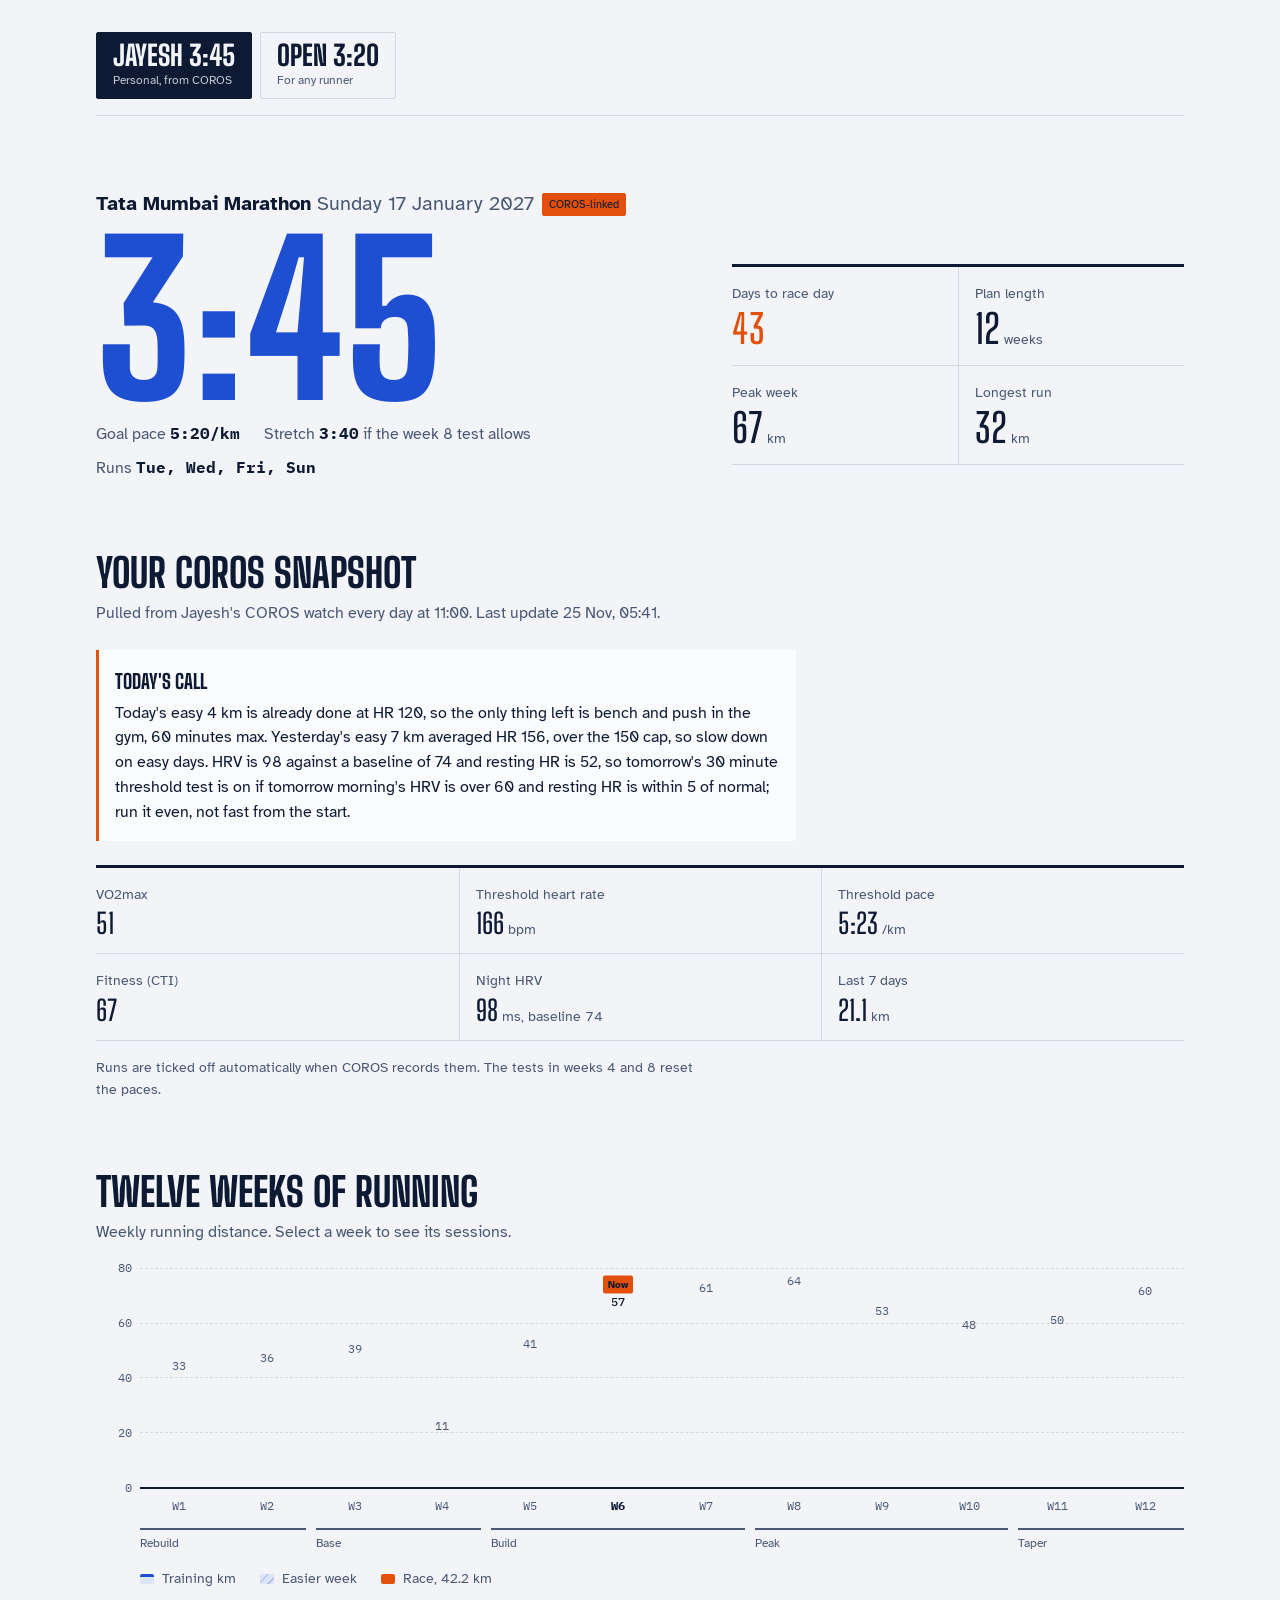
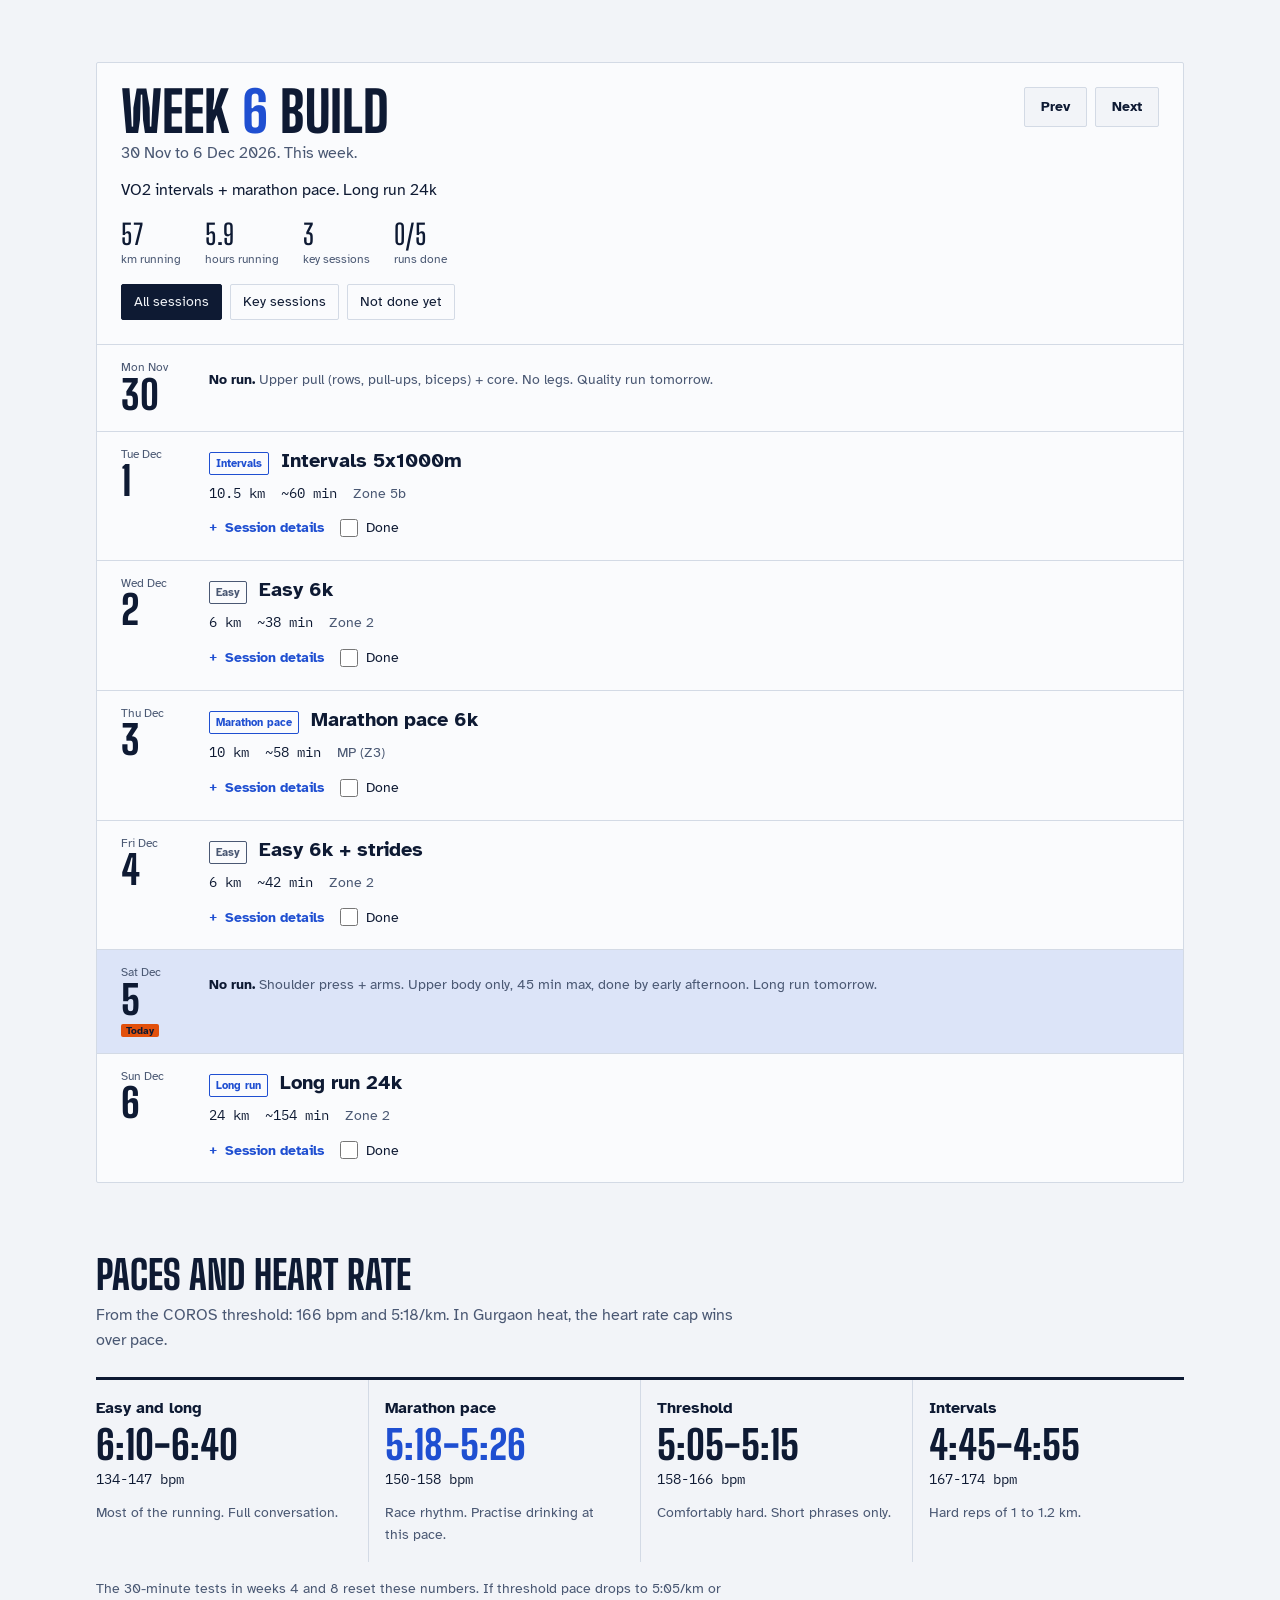
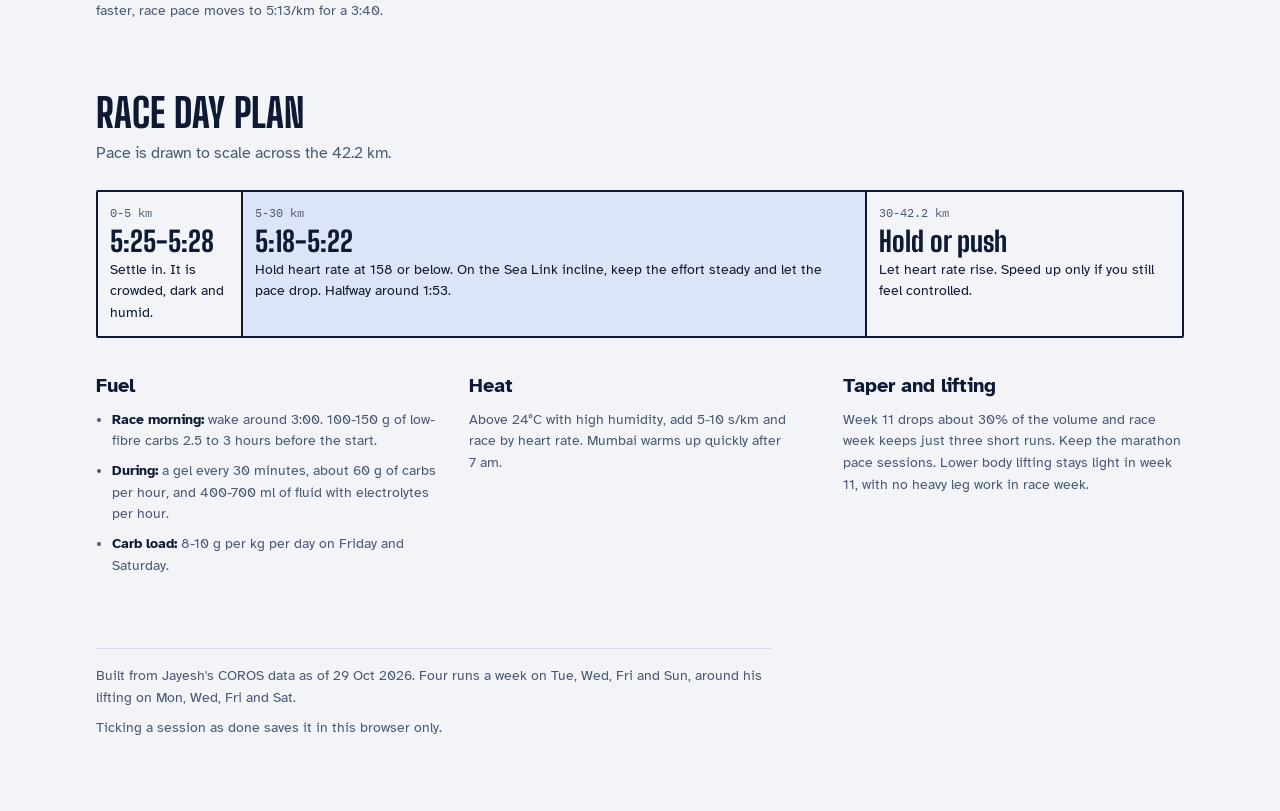
==== commit 03469fc2: "Daily COROS update 2026-11-25" ====
--- a/web/index.html
+++ b/web/index.html
@@ -390,7 +390,7 @@
 
 <script id="plan-jayesh" type="application/json">{"version":"1.0","meta":{"id":"tmm-2027","athlete":"Jayesh","event":"Tata Mumbai Marathon 2027","eventDate":"2027-01-17","planStartDate":"2026-10-26","planEndDate":"2027-01-17","createdAt":"2026-10-29T00:00:00Z","updatedAt":"2026-11-23T00:00:00Z","totalWeeks":12,"generatedBy":"Claude Coach (coros-coach)"},"preferences":{"swim":"meters","bike":"kilometers","run":"kilometers","firstDayOfWeek":"monday"},"assessment":{"foundation":{"raceHistory":["Leh/Ladakh marathon Sep 2026 (42.5 km, 6:01, altitude)","Gurgaon triathlon Oct 2026"],"peakTrainingLoad":9,"foundationLevel":"intermediate","yearsInSport":2},"currentForm":{"weeklyVolume":{"total":7,"run":1.5,"bike":1,"swim":0.7},"longestSessions":{"run":12.7,"bike":15},"consistency":3},"strengths":[{"sport":"run","evidence":"Marathon finished Sep 2026; 50-60 km weeks in Aug/Sep; VO2max 54"},{"sport":"strength","evidence":"4-5 lifting sessions/wk consistently"}],"limiters":[{"sport":"run","evidence":"Last 3 wks only 12-16 km/wk; LT pace 5:18/km is slower than sub-3:30 MP (4:58)"}],"constraints":["5 runs/wk from wk 4: Tue quality, Wed easy, Thu MP or progression (alternating), Fri easy + strides, Sun long","Gym from wk 5: Mon upper pull + core, Tue legs after the quality run (the only lower-body session; no barbell squats or deadlifts until after the race: split squats/step-ups, single-leg RDL, heavy calf raises, Nordics/hamstring curls, RPE 7), Wed bench/push, Fri optional light single-leg work, Sat shoulders + arms. Legs drop to 2 light sets in wk 8, 9 and 11; none in race week","Gym limits: 4 sessions a week, 60 min max each; Saturday 45 min upper body, done by early afternoon; no gym on a morning with HRV under 60 or resting HR 7+ above normal","Long runs capped at 28 km / about 3 hours: 8-week average was 25 km/wk, and every long run so far was run 7-16 bpm over the cap","Plan only changes on red flags: HRV <60 two mornings running, RHR 7+ above baseline, pain, illness","Illness 14-16 Nov (fever): wk 3 long run missed, wk 4 rest + easy return","Trip 27 Dec - 3 Jan: key sessions only, no gym (Tue intervals, Thu MP, Sun 3 Jan 24k w/ 10k MP). Long runs: 24k (6 Dec), 28k w/ 4k MP (13 Dec), 32k w/ 10k MP (20 Dec), 24k (Sat 26 Dec), 24k w/ 10k MP (3 Jan)","Pool access ending, no swim","Gurgaon heat/pollution: HR caps over pace","COROS LTHR 166 is stale (held 175 on 10 Nov). 24 Nov 30-min test (moved from 17 Nov, illness) sets real LTHR + LT pace; easy runs then pace band + HR ceiling","Non-negotiable: easy = easy, no unplanned runs, no skipped key sessions, run your session not your partner's, gels on every long run 18k+, pain = stop","Goal revised: sub-3:30 → 3:45 (stretch 3:40)"]},"zones":{"run":{"hr":{"lthr":166,"zones":[{"zone":1,"name":"Recovery","percentLow":0,"percentHigh":81,"hrLow":0,"hrHigh":134},{"zone":2,"name":"Aerobic","percentLow":81,"percentHigh":89,"hrLow":134,"hrHigh":148},{"zone":3,"name":"Tempo","percentLow":90,"percentHigh":93,"hrLow":149,"hrHigh":154},{"zone":4,"name":"Sub-threshold","percentLow":94,"percentHigh":99,"hrLow":156,"hrHigh":164},{"zone":5,"name":"Threshold (5a)","percentLow":100,"percentHigh":102,"hrLow":166,"hrHigh":169},{"zone":6,"name":"VO2max (5b)","percentLow":103,"percentHigh":106,"hrLow":171,"hrHigh":176}]},"pace":{"thresholdPace":"5:18/km","easy":"interim: HR ≤150, never faster than 6:40/km; reset by 24 Nov test (pace band + HR cap 88% new LTHR)","marathon":"5:18-5:26/km","threshold":"5:05-5:15/km","interval":"4:45-4:55/km"}}},"phases":[{"name":"Rebuild","startWeek":1,"endWeek":2,"focus":"Restore 5 runs/wk after 3 low weeks","weeklyHoursRange":{"low":2.5,"high":4},"keyWorkouts":["Long run 14-16k"],"physiologicalGoals":["Re-establish frequency","Tendon/joint re-loading"]},{"name":"Base","startWeek":3,"endWeek":4,"focus":"Aerobic volume, then illness recovery","weeklyHoursRange":{"low":2,"high":4.5},"keyWorkouts":["Progression 7k","Easy return runs"],"physiologicalGoals":["Raise LT pace","Aerobic base"]},{"name":"Build","startWeek":5,"endWeek":7,"focus":"LT test, then marathon-specific: MP volume, intervals, long-run fuelling","weeklyHoursRange":{"low":4.5,"high":6.5},"keyWorkouts":["30-min LT test 24 Nov","MP 6k","Long 16-24k"],"physiologicalGoals":["MP economy","Glycogen sparing","Gut training"]},{"name":"Peak","startWeek":8,"endWeek":10,"focus":"Highest volume + race simulation before the trip, then trip down week","weeklyHoursRange":{"low":3.5,"high":7},"keyWorkouts":["32k w/ 10k MP (20 Dec)","MP 8k","24k w/ 10k MP (3 Jan)"],"physiologicalGoals":["Fatigue resistance at MP"]},{"name":"Taper","startWeek":11,"endWeek":12,"focus":"Shed fatigue, keep sharpness","weeklyHoursRange":{"low":3,"high":5},"keyWorkouts":["MP 8k","MP sharpener"],"physiologicalGoals":["Supercompensation"]}],"weeks":[{"weekNumber":1,"startDate":"2026-10-26","endDate":"2026-11-01","phase":"Rebuild","focus":"Restart on four runs a week. HRV is a little below baseline, so keep it easy","targetHours":3.7,"isRecoveryWeek":false,"days":[{"date":"2026-10-26","dayOfWeek":"Monday","workouts":[{"id":"w1-mon","sport":"rest","type":"rest","name":"No run, strength","description":"Done: strength.","completed":false}]},{"date":"2026-10-27","dayOfWeek":"Tuesday","workouts":[{"id":"w1-tue","sport":"run","type":"endurance","name":"Done: 6.5k incl 1k reps","description":"endurance","durationMinutes":46,"distanceMeters":6600,"primaryZone":"mixed","humanReadable":"Already completed (Oct 27).","completed":true}]},{"date":"2026-10-28","dayOfWeek":"Wednesday","workouts":[{"id":"w1-wed","sport":"run","type":"endurance","name":"Done: 6k easy","description":"endurance","durationMinutes":48,"distanceMeters":6100,"primaryZone":"Zone 2","humanReadable":"Already completed (Oct 28).","completed":true}]},{"date":"2026-10-29","dayOfWeek":"Thursday","workouts":[{"id":"w1-thu","sport":"rest","type":"rest","name":"No run, strength","description":"Full rest, no gym.","completed":false}]},{"date":"2026-10-30","dayOfWeek":"Friday","workouts":[{"id":"w1-fri","sport":"run","type":"endurance","name":"Easy 6k","description":"Aerobic volume. Conversational.","durationMinutes":38,"distanceMeters":6000,"primaryZone":"Zone 2","humanReadable":"6 km easy. HR 150 max (interim until 24 Nov test; old LTHR 166 likely stale). If 150 forces you slower than 7:00/km, run 6:40-6:55/km instead. NEVER faster than 6:40/km","completed":false}]},{"date":"2026-10-31","dayOfWeek":"Saturday","workouts":[{"id":"w1-sat","sport":"rest","type":"rest","name":"No run, strength","description":"Shoulder press + arms. Upper body only, long run tomorrow.","completed":false}]},{"date":"2026-11-01","dayOfWeek":"Sunday","workouts":[{"id":"w1-sun","sport":"run","type":"long","name":"Long run 14k","description":"Key session. Builds endurance + fuelling practice.","durationMinutes":90,"distanceMeters":14000,"primaryZone":"Zone 2","humanReadable":"14 km total. Easy. HR 150 max (interim until 24 Nov test; old LTHR 166 likely stale). If 150 forces you slower than 7:00/km, run 6:40-6:55/km instead. NEVER faster than 6:40/km","completed":false}]}],"summary":{"totalHours":3.7,"bySport":{"run":{"sessions":4,"hours":3.7,"km":32.7}}}},{"weekNumber":2,"startDate":"2026-11-02","endDate":"2026-11-08","phase":"Rebuild","focus":"Four runs a week, first light quality","targetHours":3.8,"isRecoveryWeek":false,"days":[{"date":"2026-11-02","dayOfWeek":"Monday","workouts":[{"id":"w2-mon","sport":"rest","type":"rest","name":"No run, strength","description":"Deadlift + pull day. No run. Cap deadlift at RPE 7-8, quality run tomorrow.","completed":false}]},{"date":"2026-11-03","dayOfWeek":"Tuesday","workouts":[{"id":"w2-tue","sport":"run","type":"vo2max","name":"Fartlek 8x200m","description":"Key quality session. Full 2 km warm-up + 2 km cool-down easy.","durationMinutes":42,"distanceMeters":6800,"primaryZone":"Zone 2 + 5b","humanReadable":"2 km easy WU\n8x(200 m brisk @ 4:45-4:55/km, about 1 min / 150 m easy jog)\n2 km easy CD","completed":false}]},{"date":"2026-11-04","dayOfWeek":"Wednesday","workouts":[{"id":"w2-wed","sport":"run","type":"endurance","name":"Easy 6k","description":"Aerobic volume. Conversational.","durationMinutes":38,"distanceMeters":6000,"primaryZone":"Zone 2","humanReadable":"6 km easy. HR 150 max (interim until 24 Nov test; old LTHR 166 likely stale). If 150 forces you slower than 7:00/km, run 6:40-6:55/km instead. NEVER faster than 6:40/km","completed":false}]},{"date":"2026-11-05","dayOfWeek":"Thursday","workouts":[{"id":"w2-thu","sport":"rest","type":"rest","name":"No run, strength","description":"Full rest, no gym.","completed":false}]},{"date":"2026-11-06","dayOfWeek":"Friday","workouts":[{"id":"w2-fri","sport":"run","type":"tempo","name":"Marathon pace 3k","description":"Key quality session. Full 2 km warm-up + 2 km cool-down easy.","durationMinutes":42,"distanceMeters":7000,"primaryZone":"MP (Z3)","humanReadable":"2 km easy WU\n3 km @ MP, 5:18-5:26/km, HR 150-158 bpm. Smooth, not forced; practise drinking on the move\n2 km easy CD","completed":false}]},{"date":"2026-11-07","dayOfWeek":"Saturday","workouts":[{"id":"w2-sat","sport":"rest","type":"rest","name":"No run, strength","description":"Shoulder press + arms. Upper body only, long run tomorrow.","completed":false}]},{"date":"2026-11-08","dayOfWeek":"Sunday","workouts":[{"id":"w2-sun","sport":"run","type":"long","name":"Long run 16k","description":"Key session. Builds endurance + fuelling practice.","durationMinutes":103,"distanceMeters":16000,"primaryZone":"Zone 2","humanReadable":"16 km total. Easy. HR 150 max (interim until 24 Nov test; old LTHR 166 likely stale). If 150 forces you slower than 7:00/km, run 6:40-6:55/km instead. NEVER faster than 6:40/km","completed":false}]}],"summary":{"totalHours":3.8,"bySport":{"run":{"sessions":4,"hours":3.8,"km":35.8}}}},{"weekNumber":3,"startDate":"2026-11-09","endDate":"2026-11-15","phase":"Base","focus":"Progression done Tue. Rest of the week easy so Sunday's 18k is truly aerobic","targetHours":4.3,"isRecoveryWeek":false,"days":[{"date":"2026-11-09","dayOfWeek":"Monday","workouts":[{"id":"w3-mon","sport":"rest","type":"rest","name":"No run, strength","description":"Deadlift + pull day. No run. Cap deadlift at RPE 7-8, quality run tomorrow.","completed":false}]},{"date":"2026-11-10","dayOfWeek":"Tuesday","workouts":[{"id":"w3-tue","sport":"run","type":"endurance","name":"Done: progression 7k with partner","description":"tempo","durationMinutes":47,"distanceMeters":7000,"primaryZone":"Z2 → T","humanReadable":"Done (Nov 10). Finished 5:29/km at HR 175, harder than intended. Counts as this week's quality session.","completed":true}]},{"date":"2026-11-11","dayOfWeek":"Wednesday","workouts":[{"id":"w3-wed","sport":"rest","type":"rest","name":"No run, strength","description":"Bench + push day. No run.","completed":false}]},{"date":"2026-11-12","dayOfWeek":"Thursday","workouts":[{"id":"w3-thu","sport":"run","type":"endurance","name":"Easy 7k","description":"Aerobic volume. Conversational.","durationMinutes":45,"distanceMeters":7000,"primaryZone":"Zone 2","humanReadable":"7 km easy. HR 150 max (interim until 24 Nov test; old LTHR 166 likely stale). If 150 forces you slower than 7:00/km, run 6:40-6:55/km instead. NEVER faster than 6:40/km","completed":false}]},{"date":"2026-11-13","dayOfWeek":"Friday","workouts":[{"id":"w3-fri","sport":"run","type":"endurance","name":"Easy 7k + strides","description":"Aerobic volume. Conversational.","durationMinutes":48,"distanceMeters":7000,"primaryZone":"Zone 2","humanReadable":"7 km easy. HR 150 max (interim until 24 Nov test; old LTHR 166 likely stale). If 150 forces you slower than 7:00/km, run 6:40-6:55/km instead. NEVER faster than 6:40/km\nThen 6x20s strides (fast, relaxed, ~4:30/km) w/ 40s walk","completed":false}]},{"date":"2026-11-14","dayOfWeek":"Saturday","workouts":[{"id":"w3-sat","sport":"rest","type":"rest","name":"No run, strength","description":"Shoulder press + arms. Upper body only, long run tomorrow.","completed":false}]},{"date":"2026-11-15","dayOfWeek":"Sunday","workouts":[{"id":"w3-sun","sport":"run","type":"long","name":"Long run 18k","description":"Key session. Builds endurance + fuelling practice.","durationMinutes":116,"distanceMeters":18000,"primaryZone":"Zone 2","humanReadable":"18 km total. Easy. Long-run rule (wk 3 only, until 17 Nov test): HR avg 150-156, hard ceiling 160 on hills/late. Pace 6:30-6:50/km, NEVER faster than 6:30. First 3 km HR <=150 as warm-up, then settle into the band. HR past 160 = slow down\nFuel: gel/~30g carbs every 30-35 min from 40 min in + 400-600 ml fluid/h w/ electrolytes (rehearse race-day fuel)","completed":false}]}],"summary":{"totalHours":4.3,"bySport":{"run":{"sessions":4,"hours":4.3,"km":39.0}}}},{"weekNumber":4,"startDate":"2026-11-16","endDate":"2026-11-22","phase":"Base","focus":"Sick week (fever 14-15 Nov). Rest, then three short easy runs. Threshold test moved to 24 Nov","targetHours":1.2,"isRecoveryWeek":true,"days":[{"date":"2026-11-16","dayOfWeek":"Monday","workouts":[{"id":"w4-mon","sport":"rest","type":"rest","name":"No run, sick","description":"Sick. Full rest, no gym.","completed":false}]},{"date":"2026-11-17","dayOfWeek":"Tuesday","workouts":[{"id":"w4-tue","sport":"rest","type":"rest","name":"No run, sick","description":"Sick. Full rest, no gym. Threshold test moved to Tue 24 Nov.","completed":false}]},{"date":"2026-11-18","dayOfWeek":"Wednesday","workouts":[{"id":"w4-wed","sport":"rest","type":"rest","name":"No run, sick","description":"Rest. 20-30 min walk if the aches are gone.","completed":false}]},{"date":"2026-11-19","dayOfWeek":"Thursday","workouts":[{"id":"w4-thu","sport":"rest","type":"rest","name":"No run, sick","description":"Still sick (fever). No run.","completed":false}]},{"date":"2026-11-20","dayOfWeek":"Friday","workouts":[{"id":"w4-fri","sport":"rest","type":"rest","name":"No run, rest","description":"Felt fine in the morning. Rest, no gym. Fever-free 24h without paracetamol = cleared to run Saturday.","completed":false}]},{"date":"2026-11-21","dayOfWeek":"Saturday","workouts":[{"id":"w4-sat","sport":"run","type":"endurance","name":"Easy 4k","description":"Aerobic volume. Conversational.","durationMinutes":26,"distanceMeters":4000,"primaryZone":"Zone 2","humanReadable":"4 km easy. Return from illness: HR 145 max, 6:50/km or slower. Fever, aches, chest tightness or dizziness = stop and walk home\nFirst run back. Watch shows 6k: stop at 4k. If fever or aches are back, skip and try Sunday.","completed":false}]},{"date":"2026-11-22","dayOfWeek":"Sunday","workouts":[{"id":"w4-sun","sport":"run","type":"endurance","name":"Easy 7k","description":"Aerobic volume. Conversational.","durationMinutes":45,"distanceMeters":7000,"primaryZone":"Zone 2","humanReadable":"7 km easy. Return from illness: HR 145 max, 6:50/km or slower. Fever, aches, chest tightness or dizziness = stop and walk home\nOnly if Saturday felt normal. Watch shows 10k: stop at 7k. If Saturday felt off, rest.","completed":false}]}],"summary":{"totalHours":1.2,"bySport":{"run":{"sessions":2,"hours":1.2,"km":11.0}}}},{"weekNumber":5,"startDate":"2026-11-23","endDate":"2026-11-29","phase":"Build","focus":"Back to five runs. Threshold test Thu (moved from Tue), everything else easy. Long run 16k","targetHours":4.7,"isRecoveryWeek":false,"days":[{"date":"2026-11-23","dayOfWeek":"Monday","workouts":[{"id":"w5-mon","sport":"rest","type":"rest","name":"No run, strength","description":"Upper pull + core at about 70% load. First full gym day back. No legs.","completed":false}]},{"date":"2026-11-24","dayOfWeek":"Tuesday","workouts":[{"id":"w5-tue","sport":"run","type":"endurance","name":"Easy 7k","description":"Aerobic volume. Conversational.","durationMinutes":45,"distanceMeters":7000,"primaryZone":"Zone 2","humanReadable":"7 km easy. HR cap = 88% of NEW LTHR from 24 Nov test (150 until reset) + pace band set from new LT pace. Run in the band; HR over cap = slow down. NEVER faster than the band\nSwapped with Thursday: too soon after illness to test. Run the 'Easy 7k' your watch shows for Thursday.\nGym (PM): legs, the only lower-body session this week, 35-40 min. No barbell squats or deadlifts. Split squats or step-ups 3x6-8 per leg, single-leg RDL 3x8 per leg, heavy calf raises 3x10 straight-knee + 2x12 bent-knee, Nordics or hamstring curls 2x6-8, side plank 2x30s. RPE 7, 2-3 reps left on every set. Start light this week, RPE 6","completed":false}]},{"date":"2026-11-25","dayOfWeek":"Wednesday","workouts":[{"id":"w5-wed","sport":"run","type":"endurance","name":"Easy 4k","description":"Aerobic volume. Conversational.","durationMinutes":26,"distanceMeters":4000,"primaryZone":"Zone 2","humanReadable":"4 km easy. HR cap = 88% of NEW LTHR from 24 Nov test (150 until reset) + pace band set from new LT pace. Run in the band; HR over cap = slow down. NEVER faster than the band\nGym: bench + push.","completed":false}]},{"date":"2026-11-26","dayOfWeek":"Thursday","workouts":[{"id":"w5-thu","sport":"run","type":"test","name":"30-min threshold test","description":"Key quality session. Full 2 km warm-up + 2 km cool-down easy.","durationMinutes":70,"distanceMeters":9000,"primaryZone":"Test","humanReadable":"2 km easy WU + 4 strides\n30 min solo all-out-but-even (flat route, early AM)\nRecord: avg pace + avg HR of LAST 20 min = new LT pace / LTHR → I re-set MP\n2 km easy CD\nMoved from Tue (illness). Run the 'threshold test' your watch shows for Tuesday. Test only if morning HRV is 60+ and resting HR within 5 of normal; otherwise easy 7k and test Tue 1 Dec.","completed":false}]},{"date":"2026-11-27","dayOfWeek":"Friday","workouts":[{"id":"w5-fri","sport":"run","type":"endurance","name":"Easy 5k + strides","description":"Aerobic volume. Conversational.","durationMinutes":35,"distanceMeters":5000,"primaryZone":"Zone 2","humanReadable":"5 km easy. HR cap = 88% of NEW LTHR from 24 Nov test (150 until reset) + pace band set from new LT pace. Run in the band; HR over cap = slow down. NEVER faster than the band\nThen 6x20s strides (fast, relaxed, ~4:30/km) w/ 40s walk\nGym (optional, 20-25 min): single-leg RDL, step-ups, calves, core. No barbell on your back.","completed":false}]},{"date":"2026-11-28","dayOfWeek":"Saturday","workouts":[{"id":"w5-sat","sport":"rest","type":"rest","name":"No run, strength","description":"Shoulder press + arms. Upper body only, 45 min max, done by early afternoon. Long run tomorrow.","completed":false}]},{"date":"2026-11-29","dayOfWeek":"Sunday","workouts":[{"id":"w5-sun","sport":"run","type":"long","name":"Long run 16k","description":"Key session. Builds endurance + fuelling practice.","durationMinutes":103,"distanceMeters":16000,"primaryZone":"Zone 2","humanReadable":"16 km total. Easy. HR cap = 88% of NEW LTHR from 24 Nov test (150 until reset) + pace band set from new LT pace. Run in the band; HR over cap = slow down. NEVER faster than the band\nFirst long run to be run at the prescribed effort. HR over the cap = slow down or walk, do not push through.","completed":false}]}],"summary":{"totalHours":4.7,"bySport":{"run":{"sessions":5,"hours":4.7,"km":41.0}}}},{"weekNumber":6,"startDate":"2026-11-30","endDate":"2026-12-06","phase":"Build","focus":"VO2 intervals + marathon pace. Long run 24k","targetHours":5.9,"isRecoveryWeek":false,"days":[{"date":"2026-11-30","dayOfWeek":"Monday","workouts":[{"id":"w6-mon","sport":"rest","type":"rest","name":"No run, strength","description":"Upper pull (rows, pull-ups, biceps) + core. No legs. Quality run tomorrow.","completed":false}]},{"date":"2026-12-01","dayOfWeek":"Tuesday","workouts":[{"id":"w6-tue","sport":"run","type":"vo2max","name":"Intervals 5x1000m","description":"Key quality session. Full 2 km warm-up + 2 km cool-down easy.","durationMinutes":60,"distanceMeters":10500,"primaryZone":"Zone 5b","humanReadable":"2 km easy WU + 4 strides\n5x1000 m @ 4:45-4:55/km (HR 167-174 bpm by end of rep), 2 min easy jog between\n2 km easy CD\nGym (PM): legs, the only lower-body session this week, 35-40 min. No barbell squats or deadlifts. Split squats or step-ups 3x6-8 per leg, single-leg RDL 3x8 per leg, heavy calf raises 3x10 straight-knee + 2x12 bent-knee, Nordics or hamstring curls 2x6-8, side plank 2x30s. RPE 7, 2-3 reps left on every set","completed":false}]},{"date":"2026-12-02","dayOfWeek":"Wednesday","workouts":[{"id":"w6-wed","sport":"run","type":"endurance","name":"Easy 6k","description":"Aerobic volume. Conversational.","durationMinutes":38,"distanceMeters":6000,"primaryZone":"Zone 2","humanReadable":"6 km easy. HR cap = 88% of NEW LTHR from 24 Nov test (150 until reset) + pace band set from new LT pace. Run in the band; HR over cap = slow down. NEVER faster than the band\nGym: bench + push.","completed":false}]},{"date":"2026-12-03","dayOfWeek":"Thursday","workouts":[{"id":"w6-thu","sport":"run","type":"tempo","name":"Marathon pace 6k","description":"Key quality session. Full 2 km warm-up + 2 km cool-down easy.","durationMinutes":58,"distanceMeters":10000,"primaryZone":"MP (Z3)","humanReadable":"2 km easy WU\n6 km @ MP, 5:18-5:26/km, HR 150-158 bpm. Smooth, not forced; practise drinking on the move\n2 km easy CD","completed":false}]},{"date":"2026-12-04","dayOfWeek":"Friday","workouts":[{"id":"w6-fri","sport":"run","type":"endurance","name":"Easy 6k + strides","description":"Aerobic volume. Conversational.","durationMinutes":42,"distanceMeters":6000,"primaryZone":"Zone 2","humanReadable":"6 km easy. HR cap = 88% of NEW LTHR from 24 Nov test (150 until reset) + pace band set from new LT pace. Run in the band; HR over cap = slow down. NEVER faster than the band\nThen 6x20s strides (fast, relaxed, ~4:30/km) w/ 40s walk\nGym (optional, 20-25 min): single-leg RDL, step-ups, calves, core. No barbell on your back.","completed":false}]},{"date":"2026-12-05","dayOfWeek":"Saturday","workouts":[{"id":"w6-sat","sport":"rest","type":"rest","name":"No run, strength","description":"Shoulder press + arms. Upper body only, 45 min max, done by early afternoon. Long run tomorrow.","completed":false}]},{"date":"2026-12-06","dayOfWeek":"Sunday","workouts":[{"id":"w6-sun","sport":"run","type":"long","name":"Long run 24k","description":"Key session. Builds endurance + fuelling practice.","durationMinutes":154,"distanceMeters":24000,"primaryZone":"Zone 2","humanReadable":"24 km total. Easy. HR cap = 88% of NEW LTHR from 24 Nov test (150 until reset) + pace band set from new LT pace. Run in the band; HR over cap = slow down. NEVER faster than the band\nFuel: gel/~30g carbs every 30-35 min from 40 min in + 400-600 ml fluid/h w/ electrolytes (rehearse race-day fuel)\nEasy the whole way. Exact race fuel from 40 min.","completed":false}]}],"summary":{"totalHours":5.9,"bySport":{"run":{"sessions":5,"hours":5.9,"km":56.5}}}},{"weekNumber":7,"startDate":"2026-12-07","endDate":"2026-12-13","phase":"Build","focus":"Longer threshold + progression. Long run 28k","targetHours":6.3,"isRecoveryWeek":false,"days":[{"date":"2026-12-07","dayOfWeek":"Monday","workouts":[{"id":"w7-mon","sport":"rest","type":"rest","name":"No run, strength","description":"Upper pull (rows, pull-ups, biceps) + core. No legs. Quality run tomorrow.","completed":false}]},{"date":"2026-12-08","dayOfWeek":"Tuesday","workouts":[{"id":"w7-tue","sport":"run","type":"threshold","name":"Threshold 4x1.6km","description":"Key quality session. Full 2 km warm-up + 2 km cool-down easy.","durationMinutes":63,"distanceMeters":11300,"primaryZone":"Zone 4-5a","humanReadable":"2 km easy WU + 4 strides\n4x1.6 km @ T 5:05-5:15/km (HR 158-166 bpm), 90s easy jog between\n2 km easy CD\nGym (PM): legs, the only lower-body session this week, 35-40 min. No barbell squats or deadlifts. Split squats or step-ups 3x6-8 per leg, single-leg RDL 3x8 per leg, heavy calf raises 3x10 straight-knee + 2x12 bent-knee, Nordics or hamstring curls 2x6-8, side plank 2x30s. RPE 7, 2-3 reps left on every set","completed":false}]},{"date":"2026-12-09","dayOfWeek":"Wednesday","workouts":[{"id":"w7-wed","sport":"run","type":"endurance","name":"Easy 6k","description":"Aerobic volume. Conversational.","durationMinutes":38,"distanceMeters":6000,"primaryZone":"Zone 2","humanReadable":"6 km easy. HR cap = 88% of NEW LTHR from 24 Nov test (150 until reset) + pace band set from new LT pace. Run in the band; HR over cap = slow down. NEVER faster than the band\nGym: bench + push.","completed":false}]},{"date":"2026-12-10","dayOfWeek":"Thursday","workouts":[{"id":"w7-thu","sport":"run","type":"tempo","name":"Progression 10k","description":"Key session (replaces the MP session this week). Finish at marathon pace, not faster.","durationMinutes":60,"distanceMeters":10000,"primaryZone":"Z2 → MP","humanReadable":"4 km easy (cap per new LTHR, never faster than easy band)\n2 km steady @ 5:45-5:55/km (HR ≤155)\n3 km @ MP 5:18-5:26/km (HR ≤162). NEVER faster than 5:18, even if your partner pushes\n1 km easy CD","completed":false}]},{"date":"2026-12-11","dayOfWeek":"Friday","workouts":[{"id":"w7-fri","sport":"run","type":"endurance","name":"Easy 6k + strides","description":"Aerobic volume. Conversational.","durationMinutes":42,"distanceMeters":6000,"primaryZone":"Zone 2","humanReadable":"6 km easy. HR cap = 88% of NEW LTHR from 24 Nov test (150 until reset) + pace band set from new LT pace. Run in the band; HR over cap = slow down. NEVER faster than the band\nThen 6x20s strides (fast, relaxed, ~4:30/km) w/ 40s walk\nGym (optional, 20-25 min): single-leg RDL, step-ups, calves, core. No barbell on your back.","completed":false}]},{"date":"2026-12-12","dayOfWeek":"Saturday","workouts":[{"id":"w7-sat","sport":"rest","type":"rest","name":"No run, strength","description":"Shoulder press + arms. Upper body only, 45 min max, done by early afternoon. Long run tomorrow.","completed":false}]},{"date":"2026-12-13","dayOfWeek":"Sunday","workouts":[{"id":"w7-sun","sport":"run","type":"long","name":"Long run 28k w/ 4k MP","description":"Key session. Builds endurance + fuelling practice.","durationMinutes":175,"distanceMeters":28000,"primaryZone":"Zone 2 + MP","humanReadable":"28 km total. First 22 km easy (HR cap = 88% of NEW LTHR from 24 Nov test (150 until reset) + pace band set from new LT pace. Run in the band; HR over cap = slow down. NEVER faster than the band) → 4 km @ MP 5:18-5:26/km (by pace) → 2 km easy\nFuel: gel/~30g carbs every 30-35 min from 40 min in + 400-600 ml fluid/h w/ electrolytes (rehearse race-day fuel)\nFull race kit and breakfast rehearsal (wake 3:30, run 5:15). Last 4 km before the cool-down at MP.","completed":false}]}],"summary":{"totalHours":6.3,"bySport":{"run":{"sessions":5,"hours":6.3,"km":61.3}}}},{"weekNumber":8,"startDate":"2026-12-14","endDate":"2026-12-20","phase":"Peak","focus":"Biggest week, before the trip. 32k with 10k at marathon pace","targetHours":6.6,"isRecoveryWeek":false,"days":[{"date":"2026-12-14","dayOfWeek":"Monday","workouts":[{"id":"w8-mon","sport":"rest","type":"rest","name":"No run, strength","description":"Upper pull (rows, pull-ups, biceps) + core. No legs. Quality run tomorrow.","completed":false}]},{"date":"2026-12-15","dayOfWeek":"Tuesday","workouts":[{"id":"w8-tue","sport":"run","type":"threshold","name":"Threshold 3x2.5km","description":"Key quality session. Full 2 km warm-up + 2 km cool-down easy.","durationMinutes":68,"distanceMeters":12100,"primaryZone":"Zone 4-5a","humanReadable":"2 km easy WU + 4 strides\n3x2.5 km @ T 5:05-5:15/km (HR 158-166 bpm), 120s easy jog between\n2 km easy CD\nGym (PM): legs, light, 25-30 min. Split squats or step-ups 2x6-8 per leg, single-leg RDL 2x8 per leg, heavy calf raises 2x10 straight-knee + 2x12 bent-knee, Nordics or hamstring curls 2x6-8, side plank 2x30s, all at RPE 6. No barbell squats or deadlifts","completed":false}]},{"date":"2026-12-16","dayOfWeek":"Wednesday","workouts":[{"id":"w8-wed","sport":"run","type":"endurance","name":"Easy 6k","description":"Aerobic volume. Conversational.","durationMinutes":38,"distanceMeters":6000,"primaryZone":"Zone 2","humanReadable":"6 km easy. HR cap = 88% of NEW LTHR from 24 Nov test (150 until reset) + pace band set from new LT pace. Run in the band; HR over cap = slow down. NEVER faster than the band\nGym: bench + push.","completed":false}]},{"date":"2026-12-17","dayOfWeek":"Thursday","workouts":[{"id":"w8-thu","sport":"run","type":"endurance","name":"Easy 8k","description":"Aerobic volume. Conversational.","durationMinutes":51,"distanceMeters":8000,"primaryZone":"Zone 2","humanReadable":"8 km easy. HR cap = 88% of NEW LTHR from 24 Nov test (150 until reset) + pace band set from new LT pace. Run in the band; HR over cap = slow down. NEVER faster than the band","completed":false}]},{"date":"2026-12-18","dayOfWeek":"Friday","workouts":[{"id":"w8-fri","sport":"run","type":"endurance","name":"Easy 6k + strides","description":"Aerobic volume. Conversational.","durationMinutes":42,"distanceMeters":6000,"primaryZone":"Zone 2","humanReadable":"6 km easy. HR cap = 88% of NEW LTHR from 24 Nov test (150 until reset) + pace band set from new LT pace. Run in the band; HR over cap = slow down. NEVER faster than the band\nThen 6x20s strides (fast, relaxed, ~4:30/km) w/ 40s walk\nGym: no leg work today.","completed":false}]},{"date":"2026-12-19","dayOfWeek":"Saturday","workouts":[{"id":"w8-sat","sport":"rest","type":"rest","name":"No run, strength","description":"Shoulder press + arms, light, 45 min max, done by early afternoon. Long run tomorrow.","completed":false}]},{"date":"2026-12-20","dayOfWeek":"Sunday","workouts":[{"id":"w8-sun","sport":"run","type":"long","name":"Long run 32k w/ 10k MP","description":"Key session. Builds endurance + fuelling practice.","durationMinutes":195,"distanceMeters":32000,"primaryZone":"Zone 2 + MP","humanReadable":"32 km total. First 20 km easy (HR cap = 88% of NEW LTHR from 24 Nov test (150 until reset) + pace band set from new LT pace. Run in the band; HR over cap = slow down. NEVER faster than the band) → 10 km @ MP 5:18-5:26/km (by pace) → 2 km easy\nFuel: gel/~30g carbs every 30-35 min from 40 min in + 400-600 ml fluid/h w/ electrolytes (rehearse race-day fuel)\nThe key run of the block. Start 5:15 am. MP block at 5:18-5:26, not faster. Gel every 30 min. Last year's 30k runs were run without a pace plan; this one has one, so follow it.","completed":false}]}],"summary":{"totalHours":6.6,"bySport":{"run":{"sessions":5,"hours":6.6,"km":64.1}}}},{"weekNumber":9,"startDate":"2026-12-21","endDate":"2026-12-27","phase":"Peak","focus":"Recover from the 32k, one MP session, 24k on Saturday before the trip","targetHours":5.6,"isRecoveryWeek":false,"days":[{"date":"2026-12-21","dayOfWeek":"Monday","workouts":[{"id":"w9-mon","sport":"rest","type":"rest","name":"No run, strength","description":"Upper pull (rows, pull-ups, biceps) + core. No legs. Quality run tomorrow.","completed":false}]},{"date":"2026-12-22","dayOfWeek":"Tuesday","workouts":[{"id":"w9-tue","sport":"run","type":"endurance","name":"Easy 6k","description":"Aerobic volume. Conversational.","durationMinutes":38,"distanceMeters":6000,"primaryZone":"Zone 2","humanReadable":"6 km easy. HR cap = 88% of NEW LTHR from 24 Nov test (150 until reset) + pace band set from new LT pace. Run in the band; HR over cap = slow down. NEVER faster than the band\nRecovery from Sunday's 32k. No quality before Thursday.\nGym (PM): legs, light, 25-30 min. Split squats or step-ups 2x6-8 per leg, single-leg RDL 2x8 per leg, heavy calf raises 2x10 straight-knee + 2x12 bent-knee, Nordics or hamstring curls 2x6-8, side plank 2x30s, all at RPE 6. No barbell squats or deadlifts","completed":false}]},{"date":"2026-12-23","dayOfWeek":"Wednesday","workouts":[{"id":"w9-wed","sport":"run","type":"endurance","name":"Easy 6k","description":"Aerobic volume. Conversational.","durationMinutes":38,"distanceMeters":6000,"primaryZone":"Zone 2","humanReadable":"6 km easy. HR cap = 88% of NEW LTHR from 24 Nov test (150 until reset) + pace band set from new LT pace. Run in the band; HR over cap = slow down. NEVER faster than the band\nGym: bench + push.","completed":false}]},{"date":"2026-12-24","dayOfWeek":"Thursday","workouts":[{"id":"w9-thu","sport":"run","type":"tempo","name":"Marathon pace 8k","description":"Key quality session. Full 2 km warm-up + 2 km cool-down easy.","durationMinutes":69,"distanceMeters":12000,"primaryZone":"MP (Z3)","humanReadable":"2 km easy WU\n8 km @ MP, 5:18-5:26/km, HR 150-158 bpm. Smooth, not forced; practise drinking on the move\n2 km easy CD","completed":false}]},{"date":"2026-12-25","dayOfWeek":"Friday","workouts":[{"id":"w9-fri","sport":"run","type":"endurance","name":"Easy 5k + strides","description":"Aerobic volume. Conversational.","durationMinutes":35,"distanceMeters":5000,"primaryZone":"Zone 2","humanReadable":"5 km easy. HR cap = 88% of NEW LTHR from 24 Nov test (150 until reset) + pace band set from new LT pace. Run in the band; HR over cap = slow down. NEVER faster than the band\nThen 6x20s strides (fast, relaxed, ~4:30/km) w/ 40s walk\nGym: no leg work today.","completed":false}]},{"date":"2026-12-26","dayOfWeek":"Saturday","workouts":[{"id":"w9-sat","sport":"run","type":"long","name":"Long run 24k","description":"Key session. Builds endurance + fuelling practice.","durationMinutes":154,"distanceMeters":24000,"primaryZone":"Zone 2","humanReadable":"24 km total. Easy. HR cap = 88% of NEW LTHR from 24 Nov test (150 until reset) + pace band set from new LT pace. Run in the band; HR over cap = slow down. NEVER faster than the band\nFuel: gel/~30g carbs every 30-35 min from 40 min in + 400-600 ml fluid/h w/ electrolytes (rehearse race-day fuel)\nSat 26 Dec, before you leave. Easy by the cap the whole way.\nGym: none today.","completed":false}]},{"date":"2026-12-27","dayOfWeek":"Sunday","workouts":[{"id":"w9-sun","sport":"rest","type":"rest","name":"No run, trip","description":"Trip starts. Travel day.","completed":false}]}],"summary":{"totalHours":5.6,"bySport":{"run":{"sessions":5,"hours":5.6,"km":53.0}}}},{"weekNumber":10,"startDate":"2026-12-28","endDate":"2027-01-03","phase":"Peak","focus":"Trip (27 Dec to 3 Jan): key sessions only, no gym. Intervals Tue, MP Thu, 24k race rehearsal Sun 3 Jan","targetHours":4.7,"isRecoveryWeek":false,"days":[{"date":"2026-12-28","dayOfWeek":"Monday","workouts":[{"id":"w10-mon","sport":"rest","type":"rest","name":"No run, trip","description":"Trip. No run, no gym.","completed":false}]},{"date":"2026-12-29","dayOfWeek":"Tuesday","workouts":[{"id":"w10-tue","sport":"run","type":"vo2max","name":"Intervals 6x1000m","description":"Key quality session. Full 2 km warm-up + 2 km cool-down easy.","durationMinutes":67,"distanceMeters":11800,"primaryZone":"Zone 5b","humanReadable":"2 km easy WU + 4 strides\n6x1000 m @ 4:45-4:55/km (HR 167-174 bpm by end of rep), 2 min easy jog between\n2 km easy CD","completed":false}]},{"date":"2026-12-30","dayOfWeek":"Wednesday","workouts":[{"id":"w10-wed","sport":"rest","type":"rest","name":"No run, trip","description":"Trip. No run, no gym.","completed":false}]},{"date":"2026-12-31","dayOfWeek":"Thursday","workouts":[{"id":"w10-thu","sport":"run","type":"tempo","name":"Marathon pace 8k","description":"Key quality session. Full 2 km warm-up + 2 km cool-down easy.","durationMinutes":69,"distanceMeters":12000,"primaryZone":"MP (Z3)","humanReadable":"2 km easy WU\n8 km @ MP, 5:18-5:26/km, HR 150-158 bpm. Smooth, not forced; practise drinking on the move\n2 km easy CD","completed":false}]},{"date":"2027-01-01","dayOfWeek":"Friday","workouts":[{"id":"w10-fri","sport":"rest","type":"rest","name":"No run, trip","description":"Trip. No run, no gym.","completed":false}]},{"date":"2027-01-02","dayOfWeek":"Saturday","workouts":[{"id":"w10-sat","sport":"rest","type":"rest","name":"No run, trip","description":"Trip. No run, no gym. Long run tomorrow.","completed":false}]},{"date":"2027-01-03","dayOfWeek":"Sunday","workouts":[{"id":"w10-sun","sport":"run","type":"long","name":"Long run 24k w/ 10k MP","description":"Key session. Builds endurance + fuelling practice.","durationMinutes":144,"distanceMeters":24000,"primaryZone":"Zone 2 + MP","humanReadable":"24 km total. First 12 km easy (HR cap = 88% of NEW LTHR from 24 Nov test (150 until reset) + pace band set from new LT pace. Run in the band; HR over cap = slow down. NEVER faster than the band) → 10 km @ MP 5:18-5:26/km (by pace) → 2 km easy\nFuel: gel/~30g carbs every 30-35 min from 40 min in + 400-600 ml fluid/h w/ electrolytes (rehearse race-day fuel)\nSun 3 Jan, or Mon 4 Jan if you travel on the 3rd. Final race rehearsal, exact race fuel and kit. Nothing longer after this. If you get home late on the 4th, cut to 20k but keep the 10k MP.","completed":false}]}],"summary":{"totalHours":4.7,"bySport":{"run":{"sessions":3,"hours":4.7,"km":47.8}}}},{"weekNumber":11,"startDate":"2027-01-04","endDate":"2027-01-10","phase":"Taper","focus":"Back from the trip. Volume down, intensity stays. One light leg session Tue","targetHours":5.0,"isRecoveryWeek":false,"days":[{"date":"2027-01-04","dayOfWeek":"Monday","workouts":[{"id":"w11-mon","sport":"rest","type":"rest","name":"No run, strength","description":"Upper pull + core, light. No legs. Rest if you ran the long run today.","completed":false}]},{"date":"2027-01-05","dayOfWeek":"Tuesday","workouts":[{"id":"w11-tue","sport":"run","type":"threshold","name":"Threshold 3x2km","description":"Key quality session. Full 2 km warm-up + 2 km cool-down easy.","durationMinutes":61,"distanceMeters":10600,"primaryZone":"Zone 4-5a","humanReadable":"2 km easy WU + 4 strides\n3x2 km @ T 5:05-5:15/km (HR 158-166 bpm), 120s easy jog between\n2 km easy CD\nGym (PM): legs, light, 25-30 min. Split squats or step-ups 2x6-8 per leg, single-leg RDL 2x8 per leg, heavy calf raises 2x10 straight-knee + 2x12 bent-knee, Nordics or hamstring curls 2x6-8, side plank 2x30s, all at RPE 5-6. No barbell squats or deadlifts","completed":false}]},{"date":"2027-01-06","dayOfWeek":"Wednesday","workouts":[{"id":"w11-wed","sport":"run","type":"endurance","name":"Easy 6k","description":"Aerobic volume. Conversational.","durationMinutes":38,"distanceMeters":6000,"primaryZone":"Zone 2","humanReadable":"6 km easy. HR cap = 88% of NEW LTHR from 24 Nov test (150 until reset) + pace band set from new LT pace. Run in the band; HR over cap = slow down. NEVER faster than the band\nGym: bench + push.","completed":false}]},{"date":"2027-01-07","dayOfWeek":"Thursday","workouts":[{"id":"w11-thu","sport":"run","type":"tempo","name":"Marathon pace 8k","description":"Key quality session. Full 2 km warm-up + 2 km cool-down easy.","durationMinutes":69,"distanceMeters":12000,"primaryZone":"MP (Z3)","humanReadable":"2 km easy WU\n8 km @ MP, 5:18-5:26/km, HR 150-158 bpm. Smooth, not forced; practise drinking on the move\n2 km easy CD","completed":false}]},{"date":"2027-01-08","dayOfWeek":"Friday","workouts":[{"id":"w11-fri","sport":"run","type":"endurance","name":"Easy 5k + strides","description":"Aerobic volume. Conversational.","durationMinutes":35,"distanceMeters":5000,"primaryZone":"Zone 2","humanReadable":"5 km easy. HR cap = 88% of NEW LTHR from 24 Nov test (150 until reset) + pace band set from new LT pace. Run in the band; HR over cap = slow down. NEVER faster than the band\nThen 6x20s strides (fast, relaxed, ~4:30/km) w/ 40s walk\nGym: no leg work today.","completed":false}]},{"date":"2027-01-09","dayOfWeek":"Saturday","workouts":[{"id":"w11-sat","sport":"rest","type":"rest","name":"No run, strength","description":"Shoulder press + arms. Upper body only, 45 min max, done by early afternoon. Long run tomorrow.","completed":false}]},{"date":"2027-01-10","dayOfWeek":"Sunday","workouts":[{"id":"w11-sun","sport":"run","type":"long","name":"Long run 16k w/ 5k MP","description":"Key session. Builds endurance + fuelling practice.","durationMinutes":97,"distanceMeters":16000,"primaryZone":"Zone 2 + MP","humanReadable":"16 km total. First 9 km easy (HR cap = 88% of NEW LTHR from 24 Nov test (150 until reset) + pace band set from new LT pace. Run in the band; HR over cap = slow down. NEVER faster than the band) → 5 km @ MP 5:18-5:26/km (by pace) → 2 km easy","completed":false}]}],"summary":{"totalHours":5.0,"bySport":{"run":{"sessions":5,"hours":5.0,"km":49.6}}}},{"weekNumber":12,"startDate":"2027-01-11","endDate":"2027-01-17","phase":"Race","focus":"Race week. No heavy lower-body lifting","targetHours":5.6,"isRecoveryWeek":false,"days":[{"date":"2027-01-11","dayOfWeek":"Monday","workouts":[{"id":"w12-mon","sport":"rest","type":"rest","name":"No run, strength","description":"Upper body only, light. No deadlift.","completed":false}]},{"date":"2027-01-12","dayOfWeek":"Tuesday","workouts":[{"id":"w12-tue","sport":"run","type":"tempo","name":"MP sharpener 3x1.6k","description":"Key quality session. Full 2 km warm-up + 2 km cool-down easy.","durationMinutes":52,"distanceMeters":9000,"primaryZone":"MP","humanReadable":"2 km easy WU\n3x1.6 km @ MP 5:18-5:26/km, 2 min jog between\n2 km easy CD\nGym: no lower-body lifting this week.","completed":false}]},{"date":"2027-01-13","dayOfWeek":"Wednesday","workouts":[{"id":"w12-wed","sport":"run","type":"endurance","name":"Easy 5k","description":"Aerobic volume. Conversational.","durationMinutes":32,"distanceMeters":5000,"primaryZone":"Zone 2","humanReadable":"5 km easy. HR cap = 88% of NEW LTHR from 24 Nov test (150 until reset) + pace band set from new LT pace. Run in the band; HR over cap = slow down. NEVER faster than the band\nGym: upper body light, or skip.","completed":false}]},{"date":"2027-01-14","dayOfWeek":"Thursday","workouts":[{"id":"w12-thu","sport":"run","type":"endurance","name":"Easy 4k + strides","description":"Aerobic volume. Conversational.","durationMinutes":29,"distanceMeters":4000,"primaryZone":"Zone 2","humanReadable":"4 km easy. HR cap = 88% of NEW LTHR from 24 Nov test (150 until reset) + pace band set from new LT pace. Run in the band; HR over cap = slow down. NEVER faster than the band\nThen 6x20s strides (fast, relaxed, ~4:30/km) w/ 40s walk","completed":false}]},{"date":"2027-01-15","dayOfWeek":"Friday","workouts":[{"id":"w12-fri","sport":"rest","type":"rest","name":"No run, strength","description":"Rest. No leg day. Carb loading starts (8-10 g per kg).","completed":false}]},{"date":"2027-01-16","dayOfWeek":"Saturday","workouts":[{"id":"w12-sat","sport":"rest","type":"rest","name":"No run, strength","description":"Rest or 15 min shakeout. Carb load, bib pickup, kit laid out, sleep early.","completed":false}]},{"date":"2027-01-17","dayOfWeek":"Sunday","workouts":[{"id":"w12-sun-race","sport":"run","type":"race","name":"TATA MUMBAI MARATHON","description":"Race day.","durationMinutes":225,"distanceMeters":42195,"primaryZone":"MP","humanReadable":"Goal 3:45 (5:20/km). Km 0-5: 5:25-5:28. Km 5-30: 5:18-5:22, HR 158 or below. Km 30+: hold or push if HR allows. Gel every 30 min.","completed":false}]}],"summary":{"totalHours":5.6,"bySport":{"run":{"sessions":4,"hours":5.6,"km":60.2}}}}],"raceStrategy":{"event":{"name":"Tata Mumbai Marathon","date":"2027-01-17","type":"marathon","distances":{"run":42.2}},"pacing":{"run":{"targetPace":"5:18-5:22/km (goal 3:45); 5:13/km only if the 24 Nov test gives LT pace ≤5:05/km and the MP blocks on 20 Dec feel controlled (3:40)","targetHR":"≤158 to km 30, then free","notes":"Km 0-5 at 5:25-5:28 (crowded, dark, humid). Don't chase pace on Bandra-Worli Sea Link incline, hold effort. Bank nothing. Expect late-race rise toward Peddar Road / Marine Drive and rising heat after ~7 am: if temp >24°C / very humid, add 5-10 s/km and race HR, not pace. Halfway target ~1:53."}},"nutrition":{"preRace":"Wake 3:00-3:15. 2.5-3 h before: 100-150 g carbs low-fibre (white bread/jam/banana/rice) + 500 ml fluid w/ electrolytes. Gel 15 min pre-start.","during":{"carbsPerHour":60,"fluidPerHour":"400-700 ml w/ electrolytes (humid, salt matters)","products":["Gel every 30 min (same brand as long runs)","Sip water/electrolyte at most stations"]},"notes":"Rehearse exact fuel on wk 7, 8, 9 long runs. Carb load Fri-Sat (8-10 g/kg/day). Nothing new on race day."},"taper":{"startDate":"2027-01-04","volumeReduction":35,"notes":"Wk 11 ~-30%, wk 12 ~-55% excl race. Keep MP touches. One light leg session wk 11 (Tue), none wk 12."}}}</script>
 <script id="plan-open320" type="application/json">{"version":"1.0","meta":{"id":"tmm-2027-open-320","athlete":"Anyone","event":"Tata Mumbai Marathon 2027","eventDate":"2027-01-17","planStartDate":"2026-10-26","planEndDate":"2027-01-17","totalWeeks":12,"generatedBy":"Claude Coach (coros-coach)"},"phases":[{"name":"Base","startWeek":1,"endWeek":4,"focus":"Aerobic volume and threshold"},{"name":"Build","startWeek":5,"endWeek":8,"focus":"Marathon pace volume"},{"name":"Peak","startWeek":9,"endWeek":10,"focus":"Highest volume and race rehearsal"},{"name":"Taper","startWeek":11,"endWeek":12,"focus":"Shed fatigue"}],"weeks":[{"weekNumber":1,"startDate":"2026-10-26","endDate":"2026-11-01","phase":"Base","focus":"Settle into four runs a week","targetHours":4.7,"isRecoveryWeek":false,"days":[{"date":"2026-10-26","dayOfWeek":"Monday","workouts":[{"id":"o320-w1-mon","sport":"rest","type":"rest","name":"Rest","description":"Rest. Optional strength or 30-40 min easy cross-training.","completed":false}]},{"date":"2026-10-27","dayOfWeek":"Tuesday","workouts":[{"id":"o320-w1-tue","sport":"run","type":"threshold","name":"Threshold 3x8 min","description":"Key session. Warm-up and cool-down are easy running.","durationMinutes":56,"distanceMeters":10400,"primaryZone":"Threshold","humanReadable":"2.5 km easy warm-up + 4 strides\n3x8 min @ 4:25-4:32/km (86-90% of max HR), 90 s easy jog between\n2.5 km easy cool-down","completed":false}]},{"date":"2026-10-28","dayOfWeek":"Wednesday","workouts":[{"id":"o320-w1-wed","sport":"run","type":"endurance","name":"Easy 10k","description":"Aerobic volume.","durationMinutes":58,"distanceMeters":10000,"primaryZone":"Zone 2","humanReadable":"10 km easy @ 5:30-6:00/km (65-78% of max HR). Conversational the whole way.","completed":false}]},{"date":"2026-10-29","dayOfWeek":"Thursday","workouts":[{"id":"o320-w1-thu","sport":"rest","type":"rest","name":"Rest","description":"Rest. Optional 30-40 min easy cross-training (bike, swim).","completed":false}]},{"date":"2026-10-30","dayOfWeek":"Friday","workouts":[{"id":"o320-w1-fri","sport":"run","type":"tempo","name":"Marathon pace 6k","description":"Key session. Warm-up and cool-down are easy running.","durationMinutes":51,"distanceMeters":10000,"primaryZone":"Marathon pace","humanReadable":"2 km easy warm-up\n6 km @ 4:40-4:48/km (80-85% of max HR). Smooth and controlled; practise drinking on the move\n2 km easy cool-down","completed":false}]},{"date":"2026-10-31","dayOfWeek":"Saturday","workouts":[{"id":"o320-w1-sat","sport":"rest","type":"rest","name":"Rest","description":"Rest before the long run. Optional mobility or light strength.","completed":false}]},{"date":"2026-11-01","dayOfWeek":"Sunday","workouts":[{"id":"o320-w1-sun","sport":"run","type":"long","name":"Long run 20k","description":"Key session.","durationMinutes":115,"distanceMeters":20000,"primaryZone":"Zone 2","humanReadable":"20 km. Steady easy @ 5:30-6:00/km (65-78% of max HR)\nFuel: 30-40 g carbs every 30 min from 40 min in, plus 400-700 ml fluid per hour with electrolytes","completed":false}]}],"summary":{"totalHours":4.7,"bySport":{"run":{"sessions":4,"hours":4.7,"km":50.4}}}},{"weekNumber":2,"startDate":"2026-11-02","endDate":"2026-11-08","phase":"Base","focus":"Aerobic volume, first VO2 session","targetHours":5.2,"isRecoveryWeek":false,"days":[{"date":"2026-11-02","dayOfWeek":"Monday","workouts":[{"id":"o320-w2-mon","sport":"rest","type":"rest","name":"Rest","description":"Rest. Optional strength or 30-40 min easy cross-training.","completed":false}]},{"date":"2026-11-03","dayOfWeek":"Tuesday","workouts":[{"id":"o320-w2-tue","sport":"run","type":"vo2max","name":"Intervals 6x800 m","description":"Key session. Warm-up and cool-down are easy running.","durationMinutes":61,"distanceMeters":11600,"primaryZone":"VO2max","humanReadable":"2.5 km easy warm-up + 4 strides\n6x800 m @ 4:05-4:12/km (92-95% of max HR), 2 min easy jog between\n2.5 km easy cool-down","completed":false}]},{"date":"2026-11-04","dayOfWeek":"Wednesday","workouts":[{"id":"o320-w2-wed","sport":"run","type":"endurance","name":"Easy 11k + strides","description":"Aerobic volume.","durationMinutes":66,"distanceMeters":11000,"primaryZone":"Zone 2","humanReadable":"11 km easy @ 5:30-6:00/km (65-78% of max HR). Conversational the whole way.\nThen 6x20 s strides, fast and relaxed, 40 s walk between","completed":false}]},{"date":"2026-11-05","dayOfWeek":"Thursday","workouts":[{"id":"o320-w2-thu","sport":"rest","type":"rest","name":"Rest","description":"Rest. Optional 30-40 min easy cross-training (bike, swim).","completed":false}]},{"date":"2026-11-06","dayOfWeek":"Friday","workouts":[{"id":"o320-w2-fri","sport":"run","type":"tempo","name":"Marathon pace 8k","description":"Key session. Warm-up and cool-down are easy running.","durationMinutes":61,"distanceMeters":12000,"primaryZone":"Marathon pace","humanReadable":"2 km easy warm-up\n8 km @ 4:40-4:48/km (80-85% of max HR). Smooth and controlled; practise drinking on the move\n2 km easy cool-down","completed":false}]},{"date":"2026-11-07","dayOfWeek":"Saturday","workouts":[{"id":"o320-w2-sat","sport":"rest","type":"rest","name":"Rest","description":"Rest before the long run. Optional mobility or light strength.","completed":false}]},{"date":"2026-11-08","dayOfWeek":"Sunday","workouts":[{"id":"o320-w2-sun","sport":"run","type":"long","name":"Long run 22k","description":"Key session.","durationMinutes":126,"distanceMeters":22000,"primaryZone":"Zone 2","humanReadable":"22 km. Steady easy @ 5:30-6:00/km (65-78% of max HR)\nFuel: 30-40 g carbs every 30 min from 40 min in, plus 400-700 ml fluid per hour with electrolytes","completed":false}]}],"summary":{"totalHours":5.2,"bySport":{"run":{"sessions":4,"hours":5.2,"km":56.6}}}},{"weekNumber":3,"startDate":"2026-11-09","endDate":"2026-11-15","phase":"Base","focus":"Longer threshold, steady long run","targetHours":5.7,"isRecoveryWeek":false,"days":[{"date":"2026-11-09","dayOfWeek":"Monday","workouts":[{"id":"o320-w3-mon","sport":"rest","type":"rest","name":"Rest","description":"Rest. Optional strength or 30-40 min easy cross-training.","completed":false}]},{"date":"2026-11-10","dayOfWeek":"Tuesday","workouts":[{"id":"o320-w3-tue","sport":"run","type":"threshold","name":"Threshold 3x10 min","description":"Key session. Warm-up and cool-down are easy running.","durationMinutes":62,"distanceMeters":11700,"primaryZone":"Threshold","humanReadable":"2.5 km easy warm-up + 4 strides\n3x10 min @ 4:25-4:32/km (86-90% of max HR), 90 s easy jog between\n2.5 km easy cool-down","completed":false}]},{"date":"2026-11-11","dayOfWeek":"Wednesday","workouts":[{"id":"o320-w3-wed","sport":"run","type":"endurance","name":"Easy 12k","description":"Aerobic volume.","durationMinutes":69,"distanceMeters":12000,"primaryZone":"Zone 2","humanReadable":"12 km easy @ 5:30-6:00/km (65-78% of max HR). Conversational the whole way.","completed":false}]},{"date":"2026-11-12","dayOfWeek":"Thursday","workouts":[{"id":"o320-w3-thu","sport":"rest","type":"rest","name":"Rest","description":"Rest. Optional 30-40 min easy cross-training (bike, swim).","completed":false}]},{"date":"2026-11-13","dayOfWeek":"Friday","workouts":[{"id":"o320-w3-fri","sport":"run","type":"tempo","name":"Marathon pace 10k","description":"Key session. Warm-up and cool-down are easy running.","durationMinutes":70,"distanceMeters":14000,"primaryZone":"Marathon pace","humanReadable":"2 km easy warm-up\n10 km @ 4:40-4:48/km (80-85% of max HR). Smooth and controlled; practise drinking on the move\n2 km easy cool-down","completed":false}]},{"date":"2026-11-14","dayOfWeek":"Saturday","workouts":[{"id":"o320-w3-sat","sport":"rest","type":"rest","name":"Rest","description":"Rest before the long run. Optional mobility or light strength.","completed":false}]},{"date":"2026-11-15","dayOfWeek":"Sunday","workouts":[{"id":"o320-w3-sun","sport":"run","type":"long","name":"Long run 24k","description":"Key session.","durationMinutes":138,"distanceMeters":24000,"primaryZone":"Zone 2","humanReadable":"24 km. Steady easy @ 5:30-6:00/km (65-78% of max HR)\nFuel: 30-40 g carbs every 30 min from 40 min in, plus 400-700 ml fluid per hour with electrolytes","completed":false}]}],"summary":{"totalHours":5.7,"bySport":{"run":{"sessions":4,"hours":5.7,"km":61.7}}}},{"weekNumber":4,"startDate":"2026-11-16","endDate":"2026-11-22","phase":"Base","focus":"Easier week. Volume down about a quarter","targetHours":4.3,"isRecoveryWeek":true,"days":[{"date":"2026-11-16","dayOfWeek":"Monday","workouts":[{"id":"o320-w4-mon","sport":"rest","type":"rest","name":"Rest","description":"Rest. Optional strength or 30-40 min easy cross-training.","completed":false}]},{"date":"2026-11-17","dayOfWeek":"Tuesday","workouts":[{"id":"o320-w4-tue","sport":"run","type":"threshold","name":"Threshold 2x10 min","description":"Key session. Warm-up and cool-down are easy running.","durationMinutes":50,"distanceMeters":9500,"primaryZone":"Threshold","humanReadable":"2.5 km easy warm-up + 4 strides\n2x10 min @ 4:25-4:32/km (86-90% of max HR), 90 s easy jog between\n2.5 km easy cool-down","completed":false}]},{"date":"2026-11-18","dayOfWeek":"Wednesday","workouts":[{"id":"o320-w4-wed","sport":"run","type":"endurance","name":"Easy 9k","description":"Aerobic volume.","durationMinutes":52,"distanceMeters":9000,"primaryZone":"Zone 2","humanReadable":"9 km easy @ 5:30-6:00/km (65-78% of max HR). Conversational the whole way.","completed":false}]},{"date":"2026-11-19","dayOfWeek":"Thursday","workouts":[{"id":"o320-w4-thu","sport":"rest","type":"rest","name":"Rest","description":"Rest. Optional 30-40 min easy cross-training (bike, swim).","completed":false}]},{"date":"2026-11-20","dayOfWeek":"Friday","workouts":[{"id":"o320-w4-fri","sport":"run","type":"endurance","name":"Easy 9k + strides","description":"Aerobic volume.","durationMinutes":55,"distanceMeters":9000,"primaryZone":"Zone 2","humanReadable":"9 km easy @ 5:30-6:00/km (65-78% of max HR). Conversational the whole way.\nThen 6x20 s strides, fast and relaxed, 40 s walk between","completed":false}]},{"date":"2026-11-21","dayOfWeek":"Saturday","workouts":[{"id":"o320-w4-sat","sport":"rest","type":"rest","name":"Rest","description":"Rest before the long run. Optional mobility or light strength.","completed":false}]},{"date":"2026-11-22","dayOfWeek":"Sunday","workouts":[{"id":"o320-w4-sun","sport":"run","type":"long","name":"Long run 18k","description":"Key session.","durationMinutes":104,"distanceMeters":18000,"primaryZone":"Zone 2","humanReadable":"18 km. Steady easy @ 5:30-6:00/km (65-78% of max HR)","completed":false}]}],"summary":{"totalHours":4.3,"bySport":{"run":{"sessions":4,"hours":4.3,"km":45.5}}}},{"weekNumber":5,"startDate":"2026-11-23","endDate":"2026-11-29","phase":"Build","focus":"Marathon-specific work begins","targetHours":5.9,"isRecoveryWeek":false,"days":[{"date":"2026-11-23","dayOfWeek":"Monday","workouts":[{"id":"o320-w5-mon","sport":"rest","type":"rest","name":"Rest","description":"Rest. Optional strength or 30-40 min easy cross-training.","completed":false}]},{"date":"2026-11-24","dayOfWeek":"Tuesday","workouts":[{"id":"o320-w5-tue","sport":"run","type":"vo2max","name":"Intervals 5x1000 m","description":"Key session. Warm-up and cool-down are easy running.","durationMinutes":59,"distanceMeters":11500,"primaryZone":"VO2max","humanReadable":"2.5 km easy warm-up + 4 strides\n5x1000 m @ 4:05-4:12/km (92-95% of max HR), 2 min easy jog between\n2.5 km easy cool-down","completed":false}]},{"date":"2026-11-25","dayOfWeek":"Wednesday","workouts":[{"id":"o320-w5-wed","sport":"run","type":"endurance","name":"Easy 12k + strides","description":"Aerobic volume.","durationMinutes":72,"distanceMeters":12000,"primaryZone":"Zone 2","humanReadable":"12 km easy @ 5:30-6:00/km (65-78% of max HR). Conversational the whole way.\nThen 6x20 s strides, fast and relaxed, 40 s walk between","completed":false}]},{"date":"2026-11-26","dayOfWeek":"Thursday","workouts":[{"id":"o320-w5-thu","sport":"rest","type":"rest","name":"Rest","description":"Rest. Optional 30-40 min easy cross-training (bike, swim).","completed":false}]},{"date":"2026-11-27","dayOfWeek":"Friday","workouts":[{"id":"o320-w5-fri","sport":"run","type":"tempo","name":"Marathon pace 12k","description":"Key session. Warm-up and cool-down are easy running.","durationMinutes":80,"distanceMeters":16000,"primaryZone":"Marathon pace","humanReadable":"2 km easy warm-up\n12 km @ 4:40-4:48/km (80-85% of max HR). Smooth and controlled; practise drinking on the move\n2 km easy cool-down","completed":false}]},{"date":"2026-11-28","dayOfWeek":"Saturday","workouts":[{"id":"o320-w5-sat","sport":"rest","type":"rest","name":"Rest","description":"Rest before the long run. Optional mobility or light strength.","completed":false}]},{"date":"2026-11-29","dayOfWeek":"Sunday","workouts":[{"id":"o320-w5-sun","sport":"run","type":"long","name":"Long run 26k with 6k at MP","description":"Key session.","durationMinutes":143,"distanceMeters":26000,"primaryZone":"Zone 2 + MP","humanReadable":"26 km. Easy @ 5:30-6:00/km for 18 km, then 6 km @ marathon pace 4:40-4:48/km, then 2 km easy\nFuel: 30-40 g carbs every 30 min from 40 min in, plus 400-700 ml fluid per hour with electrolytes","completed":false}]}],"summary":{"totalHours":5.9,"bySport":{"run":{"sessions":4,"hours":5.9,"km":65.5}}}},{"weekNumber":6,"startDate":"2026-11-30","endDate":"2026-12-06","phase":"Build","focus":"Threshold volume up","targetHours":6.7,"isRecoveryWeek":false,"days":[{"date":"2026-11-30","dayOfWeek":"Monday","workouts":[{"id":"o320-w6-mon","sport":"rest","type":"rest","name":"Rest","description":"Rest. Optional strength or 30-40 min easy cross-training.","completed":false}]},{"date":"2026-12-01","dayOfWeek":"Tuesday","workouts":[{"id":"o320-w6-tue","sport":"run","type":"threshold","name":"Threshold 4x10 min","description":"Key session. Warm-up and cool-down are easy running.","durationMinutes":73,"distanceMeters":14000,"primaryZone":"Threshold","humanReadable":"2.5 km easy warm-up + 4 strides\n4x10 min @ 4:25-4:32/km (86-90% of max HR), 90 s easy jog between\n2.5 km easy cool-down","completed":false}]},{"date":"2026-12-02","dayOfWeek":"Wednesday","workouts":[{"id":"o320-w6-wed","sport":"run","type":"endurance","name":"Easy 13k","description":"Aerobic volume.","durationMinutes":75,"distanceMeters":13000,"primaryZone":"Zone 2","humanReadable":"13 km easy @ 5:30-6:00/km (65-78% of max HR). Conversational the whole way.","completed":false}]},{"date":"2026-12-03","dayOfWeek":"Thursday","workouts":[{"id":"o320-w6-thu","sport":"rest","type":"rest","name":"Rest","description":"Rest. Optional 30-40 min easy cross-training (bike, swim).","completed":false}]},{"date":"2026-12-04","dayOfWeek":"Friday","workouts":[{"id":"o320-w6-fri","sport":"run","type":"tempo","name":"Marathon pace 14k","description":"Key session. Warm-up and cool-down are easy running.","durationMinutes":95,"distanceMeters":19000,"primaryZone":"Marathon pace","humanReadable":"2 km easy warm-up\n2x7 km with 1 km easy between @ 4:40-4:48/km (80-85% of max HR). Smooth and controlled; practise drinking on the move\n2 km easy cool-down","completed":false}]},{"date":"2026-12-05","dayOfWeek":"Saturday","workouts":[{"id":"o320-w6-sat","sport":"rest","type":"rest","name":"Rest","description":"Rest before the long run. Optional mobility or light strength.","completed":false}]},{"date":"2026-12-06","dayOfWeek":"Sunday","workouts":[{"id":"o320-w6-sun","sport":"run","type":"long","name":"Long run 28k","description":"Key session.","durationMinutes":161,"distanceMeters":28000,"primaryZone":"Zone 2","humanReadable":"28 km. Steady easy @ 5:30-6:00/km (65-78% of max HR)\nFuel: 30-40 g carbs every 30 min from 40 min in, plus 400-700 ml fluid per hour with electrolytes","completed":false}]}],"summary":{"totalHours":6.7,"bySport":{"run":{"sessions":4,"hours":6.7,"km":74.0}}}},{"weekNumber":7,"startDate":"2026-12-07","endDate":"2026-12-13","phase":"Build","focus":"Biggest build week","targetHours":6.6,"isRecoveryWeek":false,"days":[{"date":"2026-12-07","dayOfWeek":"Monday","workouts":[{"id":"o320-w7-mon","sport":"rest","type":"rest","name":"Rest","description":"Rest. Optional strength or 30-40 min easy cross-training.","completed":false}]},{"date":"2026-12-08","dayOfWeek":"Tuesday","workouts":[{"id":"o320-w7-tue","sport":"run","type":"vo2max","name":"Intervals 6x1000 m","description":"Key session. Warm-up and cool-down are easy running.","durationMinutes":66,"distanceMeters":12800,"primaryZone":"VO2max","humanReadable":"2.5 km easy warm-up + 4 strides\n6x1000 m @ 4:05-4:12/km (92-95% of max HR), 2 min easy jog between\n2.5 km easy cool-down","completed":false}]},{"date":"2026-12-09","dayOfWeek":"Wednesday","workouts":[{"id":"o320-w7-wed","sport":"run","type":"endurance","name":"Easy 13k + strides","description":"Aerobic volume.","durationMinutes":78,"distanceMeters":13000,"primaryZone":"Zone 2","humanReadable":"13 km easy @ 5:30-6:00/km (65-78% of max HR). Conversational the whole way.\nThen 6x20 s strides, fast and relaxed, 40 s walk between","completed":false}]},{"date":"2026-12-10","dayOfWeek":"Thursday","workouts":[{"id":"o320-w7-thu","sport":"rest","type":"rest","name":"Rest","description":"Rest. Optional 30-40 min easy cross-training (bike, swim).","completed":false}]},{"date":"2026-12-11","dayOfWeek":"Friday","workouts":[{"id":"o320-w7-fri","sport":"run","type":"tempo","name":"Marathon pace 14k","description":"Key session. Warm-up and cool-down are easy running.","durationMinutes":89,"distanceMeters":18000,"primaryZone":"Marathon pace","humanReadable":"2 km easy warm-up\n14 km @ 4:40-4:48/km (80-85% of max HR). Smooth and controlled; practise drinking on the move\n2 km easy cool-down","completed":false}]},{"date":"2026-12-12","dayOfWeek":"Saturday","workouts":[{"id":"o320-w7-sat","sport":"rest","type":"rest","name":"Rest","description":"Rest before the long run. Optional mobility or light strength.","completed":false}]},{"date":"2026-12-13","dayOfWeek":"Sunday","workouts":[{"id":"o320-w7-sun","sport":"run","type":"long","name":"Long run 30k with 10k at MP","description":"Key session.","durationMinutes":162,"distanceMeters":30000,"primaryZone":"Zone 2 + MP","humanReadable":"30 km. Easy @ 5:30-6:00/km for 18 km, then 10 km @ marathon pace 4:40-4:48/km, then 2 km easy\nFuel: 30-40 g carbs every 30 min from 40 min in, plus 400-700 ml fluid per hour with electrolytes","completed":false}]}],"summary":{"totalHours":6.6,"bySport":{"run":{"sessions":4,"hours":6.6,"km":73.8}}}},{"weekNumber":8,"startDate":"2026-12-14","endDate":"2026-12-20","phase":"Build","focus":"Easier week with a half marathon tune-up","targetHours":4.2,"isRecoveryWeek":true,"days":[{"date":"2026-12-14","dayOfWeek":"Monday","workouts":[{"id":"o320-w8-mon","sport":"rest","type":"rest","name":"Rest","description":"Rest. Optional strength or 30-40 min easy cross-training.","completed":false}]},{"date":"2026-12-15","dayOfWeek":"Tuesday","workouts":[{"id":"o320-w8-tue","sport":"run","type":"threshold","name":"Threshold 2x12 min","description":"Key session. Warm-up and cool-down are easy running.","durationMinutes":54,"distanceMeters":10400,"primaryZone":"Threshold","humanReadable":"2.5 km easy warm-up + 4 strides\n2x12 min @ 4:25-4:32/km (86-90% of max HR), 90 s easy jog between\n2.5 km easy cool-down","completed":false}]},{"date":"2026-12-16","dayOfWeek":"Wednesday","workouts":[{"id":"o320-w8-wed","sport":"run","type":"endurance","name":"Easy 8k","description":"Aerobic volume.","durationMinutes":46,"distanceMeters":8000,"primaryZone":"Zone 2","humanReadable":"8 km easy @ 5:30-6:00/km (65-78% of max HR). Conversational the whole way.","completed":false}]},{"date":"2026-12-17","dayOfWeek":"Thursday","workouts":[{"id":"o320-w8-thu","sport":"rest","type":"rest","name":"Rest","description":"Rest. Optional 30-40 min easy cross-training (bike, swim).","completed":false}]},{"date":"2026-12-18","dayOfWeek":"Friday","workouts":[{"id":"o320-w8-fri","sport":"run","type":"endurance","name":"Easy 6k + strides","description":"Aerobic volume.","durationMinutes":38,"distanceMeters":6000,"primaryZone":"Zone 2","humanReadable":"6 km easy @ 5:30-6:00/km (65-78% of max HR). Conversational the whole way.\nThen 6x20 s strides, fast and relaxed, 40 s walk between","completed":false}]},{"date":"2026-12-19","dayOfWeek":"Saturday","workouts":[{"id":"o320-w8-sat","sport":"rest","type":"rest","name":"Rest","description":"Rest before Sunday's half marathon.","completed":false}]},{"date":"2026-12-20","dayOfWeek":"Sunday","workouts":[{"id":"o320-w8-sun","sport":"run","type":"test","name":"Half marathon tune-up","description":"Key session. Warm-up and cool-down are easy running.","durationMinutes":114,"distanceMeters":24100,"primaryZone":"Race","humanReadable":"1.5 km easy warm-up + strides\n21.1 km race or solo time trial, even effort. Target 1:35-1:37 (4:30-4:35/km)\n1.5 km easy cool-down. Under 1:35 supports 3:20; slower than 1:38 means race at 3:25-3:30","completed":false}]}],"summary":{"totalHours":4.2,"bySport":{"run":{"sessions":4,"hours":4.2,"km":48.5}}}},{"weekNumber":9,"startDate":"2026-12-21","endDate":"2026-12-27","phase":"Peak","focus":"Peak volume","targetHours":7.3,"isRecoveryWeek":false,"days":[{"date":"2026-12-21","dayOfWeek":"Monday","workouts":[{"id":"o320-w9-mon","sport":"rest","type":"rest","name":"Rest","description":"Rest. Optional strength or 30-40 min easy cross-training.","completed":false}]},{"date":"2026-12-22","dayOfWeek":"Tuesday","workouts":[{"id":"o320-w9-tue","sport":"run","type":"threshold","name":"Threshold 3x15 min","description":"Key session. Warm-up and cool-down are easy running.","durationMinutes":78,"distanceMeters":15100,"primaryZone":"Threshold","humanReadable":"2.5 km easy warm-up + 4 strides\n3x15 min @ 4:25-4:32/km (86-90% of max HR), 120 s easy jog between\n2.5 km easy cool-down","completed":false}]},{"date":"2026-12-23","dayOfWeek":"Wednesday","workouts":[{"id":"o320-w9-wed","sport":"run","type":"endurance","name":"Easy 14k","description":"Aerobic volume.","durationMinutes":80,"distanceMeters":14000,"primaryZone":"Zone 2","humanReadable":"14 km easy @ 5:30-6:00/km (65-78% of max HR). Conversational the whole way.","completed":false}]},{"date":"2026-12-24","dayOfWeek":"Thursday","workouts":[{"id":"o320-w9-thu","sport":"rest","type":"rest","name":"Rest","description":"Rest. Optional 30-40 min easy cross-training (bike, swim).","completed":false}]},{"date":"2026-12-25","dayOfWeek":"Friday","workouts":[{"id":"o320-w9-fri","sport":"run","type":"tempo","name":"Marathon pace 16k","description":"Key session. Warm-up and cool-down are easy running.","durationMinutes":104,"distanceMeters":21000,"primaryZone":"Marathon pace","humanReadable":"2 km easy warm-up\n2x8 km with 1 km easy between @ 4:40-4:48/km (80-85% of max HR). Smooth and controlled; practise drinking on the move\n2 km easy cool-down","completed":false}]},{"date":"2026-12-26","dayOfWeek":"Saturday","workouts":[{"id":"o320-w9-sat","sport":"rest","type":"rest","name":"Rest","description":"Rest before the long run. Optional mobility or light strength.","completed":false}]},{"date":"2026-12-27","dayOfWeek":"Sunday","workouts":[{"id":"o320-w9-sun","sport":"run","type":"long","name":"Long run 32k with 8k at MP","description":"Key session.","durationMinutes":176,"distanceMeters":32000,"primaryZone":"Zone 2 + MP","humanReadable":"32 km. Easy @ 5:30-6:00/km for 22 km, then 8 km @ marathon pace 4:40-4:48/km, then 2 km easy\nFuel: 30-40 g carbs every 30 min from 40 min in, plus 400-700 ml fluid per hour with electrolytes","completed":false}]}],"summary":{"totalHours":7.3,"bySport":{"run":{"sessions":4,"hours":7.3,"km":82.1}}}},{"weekNumber":10,"startDate":"2026-12-28","endDate":"2027-01-03","phase":"Peak","focus":"Last big week. 34 km race rehearsal","targetHours":6.7,"isRecoveryWeek":false,"days":[{"date":"2026-12-28","dayOfWeek":"Monday","workouts":[{"id":"o320-w10-mon","sport":"rest","type":"rest","name":"Rest","description":"Rest. Optional strength or 30-40 min easy cross-training.","completed":false}]},{"date":"2026-12-29","dayOfWeek":"Tuesday","workouts":[{"id":"o320-w10-tue","sport":"run","type":"vo2max","name":"Intervals 5x1200 m","description":"Key session. Warm-up and cool-down are easy running.","durationMinutes":64,"distanceMeters":12500,"primaryZone":"VO2max","humanReadable":"2.5 km easy warm-up + 4 strides\n5x1200 m @ 4:05-4:12/km (92-95% of max HR), 2 min easy jog between\n2.5 km easy cool-down","completed":false}]},{"date":"2026-12-30","dayOfWeek":"Wednesday","workouts":[{"id":"o320-w10-wed","sport":"run","type":"endurance","name":"Easy 13k + strides","description":"Aerobic volume.","durationMinutes":78,"distanceMeters":13000,"primaryZone":"Zone 2","humanReadable":"13 km easy @ 5:30-6:00/km (65-78% of max HR). Conversational the whole way.\nThen 6x20 s strides, fast and relaxed, 40 s walk between","completed":false}]},{"date":"2026-12-31","dayOfWeek":"Thursday","workouts":[{"id":"o320-w10-thu","sport":"rest","type":"rest","name":"Rest","description":"Rest. Optional 30-40 min easy cross-training (bike, swim).","completed":false}]},{"date":"2027-01-01","dayOfWeek":"Friday","workouts":[{"id":"o320-w10-fri","sport":"run","type":"tempo","name":"Marathon pace 12k","description":"Key session. Warm-up and cool-down are easy running.","durationMinutes":80,"distanceMeters":16000,"primaryZone":"Marathon pace","humanReadable":"2 km easy warm-up\n12 km @ 4:40-4:48/km (80-85% of max HR). Smooth and controlled; practise drinking on the move\n2 km easy cool-down","completed":false}]},{"date":"2027-01-02","dayOfWeek":"Saturday","workouts":[{"id":"o320-w10-sat","sport":"rest","type":"rest","name":"Rest","description":"Rest before the long run. Optional mobility or light strength.","completed":false}]},{"date":"2027-01-03","dayOfWeek":"Sunday","workouts":[{"id":"o320-w10-sun","sport":"run","type":"long","name":"Long run 34k with 16k at MP","description":"Key session.","durationMinutes":179,"distanceMeters":34000,"primaryZone":"Zone 2 + MP","humanReadable":"34 km. Easy @ 5:30-6:00/km for 16 km, then 16 km @ marathon pace 4:40-4:48/km, then 2 km easy\nFuel: 30-40 g carbs every 30 min from 40 min in, plus 400-700 ml fluid per hour with electrolytes\nStructure: 15 km easy, 2x8 km at MP with 1 km easy between, 2 km easy. Race-day breakfast, kit and fuel.","completed":false}]}],"summary":{"totalHours":6.7,"bySport":{"run":{"sessions":4,"hours":6.7,"km":75.5}}}},{"weekNumber":11,"startDate":"2027-01-04","endDate":"2027-01-10","phase":"Taper","focus":"Volume down about 30%, intensity stays","targetHours":4.9,"isRecoveryWeek":false,"days":[{"date":"2027-01-04","dayOfWeek":"Monday","workouts":[{"id":"o320-w11-mon","sport":"rest","type":"rest","name":"Rest","description":"Rest. Optional strength or 30-40 min easy cross-training.","completed":false}]},{"date":"2027-01-05","dayOfWeek":"Tuesday","workouts":[{"id":"o320-w11-tue","sport":"run","type":"threshold","name":"Threshold 3x8 min","description":"Key session. Warm-up and cool-down are easy running.","durationMinutes":56,"distanceMeters":10400,"primaryZone":"Threshold","humanReadable":"2.5 km easy warm-up + 4 strides\n3x8 min @ 4:25-4:32/km (86-90% of max HR), 90 s easy jog between\n2.5 km easy cool-down","completed":false}]},{"date":"2027-01-06","dayOfWeek":"Wednesday","workouts":[{"id":"o320-w11-wed","sport":"run","type":"endurance","name":"Easy 10k","description":"Aerobic volume.","durationMinutes":58,"distanceMeters":10000,"primaryZone":"Zone 2","humanReadable":"10 km easy @ 5:30-6:00/km (65-78% of max HR). Conversational the whole way.","completed":false}]},{"date":"2027-01-07","dayOfWeek":"Thursday","workouts":[{"id":"o320-w11-thu","sport":"rest","type":"rest","name":"Rest","description":"Rest. Optional 30-40 min easy cross-training (bike, swim).","completed":false}]},{"date":"2027-01-08","dayOfWeek":"Friday","workouts":[{"id":"o320-w11-fri","sport":"run","type":"tempo","name":"Marathon pace 10k","description":"Key session. Warm-up and cool-down are easy running.","durationMinutes":70,"distanceMeters":14000,"primaryZone":"Marathon pace","humanReadable":"2 km easy warm-up\n10 km @ 4:40-4:48/km (80-85% of max HR). Smooth and controlled; practise drinking on the move\n2 km easy cool-down","completed":false}]},{"date":"2027-01-09","dayOfWeek":"Saturday","workouts":[{"id":"o320-w11-sat","sport":"rest","type":"rest","name":"Rest","description":"Rest before the long run. Optional mobility or light strength.","completed":false}]},{"date":"2027-01-10","dayOfWeek":"Sunday","workouts":[{"id":"o320-w11-sun","sport":"run","type":"long","name":"Long run 21k with 8k at MP","description":"Key session.","durationMinutes":113,"distanceMeters":21000,"primaryZone":"Zone 2 + MP","humanReadable":"21 km. Easy @ 5:30-6:00/km for 11 km, then 8 km @ marathon pace 4:40-4:48/km, then 2 km easy\nFuel: 30-40 g carbs every 30 min from 40 min in, plus 400-700 ml fluid per hour with electrolytes","completed":false}]}],"summary":{"totalHours":4.9,"bySport":{"run":{"sessions":4,"hours":4.9,"km":55.4}}}},{"weekNumber":12,"startDate":"2027-01-11","endDate":"2027-01-17","phase":"Taper","focus":"Race week","targetHours":5.5,"isRecoveryWeek":false,"days":[{"date":"2027-01-11","dayOfWeek":"Monday","workouts":[{"id":"o320-w12-mon","sport":"rest","type":"rest","name":"Rest","description":"Rest. Optional strength or 30-40 min easy cross-training.","completed":false}]},{"date":"2027-01-12","dayOfWeek":"Tuesday","workouts":[{"id":"o320-w12-tue","sport":"run","type":"tempo","name":"Marathon pace sharpener","description":"Key session. Warm-up and cool-down are easy running.","durationMinutes":50,"distanceMeters":10000,"primaryZone":"Marathon pace","humanReadable":"2 km easy warm-up\n3x2 km @ 4:40-4:48/km, 2 min jog between\n2 km easy cool-down","completed":false}]},{"date":"2027-01-13","dayOfWeek":"Wednesday","workouts":[{"id":"o320-w12-wed","sport":"run","type":"endurance","name":"Easy 7k","description":"Aerobic volume.","durationMinutes":40,"distanceMeters":7000,"primaryZone":"Zone 2","humanReadable":"7 km easy @ 5:30-6:00/km (65-78% of max HR). Conversational the whole way.","completed":false}]},{"date":"2027-01-14","dayOfWeek":"Thursday","workouts":[{"id":"o320-w12-thu","sport":"rest","type":"rest","name":"Rest","description":"Rest. Carb load Friday and Saturday: 8-10 g carbs per kg body weight per day.","completed":false}]},{"date":"2027-01-15","dayOfWeek":"Friday","workouts":[{"id":"o320-w12-fri","sport":"run","type":"endurance","name":"Easy 6k + strides","description":"Aerobic volume.","durationMinutes":38,"distanceMeters":6000,"primaryZone":"Zone 2","humanReadable":"6 km easy @ 5:30-6:00/km (65-78% of max HR). Conversational the whole way.\nThen 6x20 s strides, fast and relaxed, 40 s walk between","completed":false}]},{"date":"2027-01-16","dayOfWeek":"Saturday","workouts":[{"id":"o320-w12-sat","sport":"rest","type":"rest","name":"Rest","description":"Rest. Lay out kit, sleep early.","completed":false}]},{"date":"2027-01-17","dayOfWeek":"Sunday","workouts":[{"id":"o320-w12-race","sport":"run","type":"race","name":"TATA MUMBAI MARATHON","description":"Race day.","durationMinutes":200,"distanceMeters":42195,"primaryZone":"Marathon pace","humanReadable":"Goal 3:20 (4:44/km). Km 0-5 at 4:48-4:50. Km 5-30 at 4:42-4:46. Km 30 on: hold, push only if controlled. Gel every 30 min.","completed":false}]}],"summary":{"totalHours":5.5,"bySport":{"run":{"sessions":4,"hours":5.5,"km":65.2}}}}]}</script>
-<script id="coros-snapshot" type="application/json">{"asOf":"2026-11-25T10:20+05:30","metrics":{"vo2max":51,"lthr":166,"ltPaceSec":323,"cti":67.0,"ati":40.0,"loadRatio":0.59,"hrv":98.0,"hrvDate":"20261125","hrvBaseline":74.0,"restingHr":52,"last7Km":21.1},"weeklyKm":{"2026-11-23":11.0,"2026-11-16":10.1,"2026-11-09":22.1,"2026-11-02":35.5,"2026-10-26":33.7},"completed":{"w1-tue":{"km":6.6,"avgHr":148},"w1-wed":{"km":6.1,"avgHr":147},"w1-fri":{"km":7.0,"avgHr":161},"w1-sun":{"km":14.0,"avgHr":154},"w2-wed":{"km":8.7,"avgHr":142},"w2-sun":{"km":18.0,"avgHr":161},"w3-tue":{"km":7.0,"avgHr":162},"w3-thu":{"km":7.0,"avgHr":149},"w3-fri":{"km":8.1,"avgHr":148},"w4-sat":{"km":4.0,"avgHr":123},"w4-sun":{"km":6.1,"avgHr":145},"w5-tue":{"km":7.0,"avgHr":156},"w5-wed":{"km":4.0,"avgHr":120}},"missed":["w2-tue","w2-fri","w3-sun"],"note":"Today's easy 4 km is already done at HR 120, so the only thing left is bench and push in the gym, 60 minutes max. Yesterday's easy 7 km averaged HR 156, over the 150 cap, so slow down on easy days. HRV is 98 against a baseline of 74 and resting HR is 52, so tomorrow's 30 minute threshold test is on if tomorrow morning's HRV is over 60 and resting HR is within 5 of normal; run it even, not fast from the start.","noteDate":"2026-11-25"}</script>
+<script id="coros-snapshot" type="application/json">{"asOf":"2026-11-25T11:11+05:30","metrics":{"vo2max":51,"lthr":166,"ltPaceSec":323,"cti":67.0,"ati":40.0,"loadRatio":0.59,"hrv":98.0,"hrvDate":"20261125","hrvBaseline":74.0,"restingHr":52,"last7Km":21.1},"weeklyKm":{"2026-11-23":11.0,"2026-11-16":10.1,"2026-11-09":22.1,"2026-11-02":35.5,"2026-10-26":33.7},"completed":{"w1-tue":{"km":6.6,"avgHr":148},"w1-wed":{"km":6.1,"avgHr":147},"w1-fri":{"km":7.0,"avgHr":161},"w1-sun":{"km":14.0,"avgHr":154},"w2-wed":{"km":8.7,"avgHr":142},"w2-sun":{"km":18.0,"avgHr":161},"w3-tue":{"km":7.0,"avgHr":162},"w3-thu":{"km":7.0,"avgHr":149},"w3-fri":{"km":8.1,"avgHr":148},"w4-sat":{"km":4.0,"avgHr":123},"w4-sun":{"km":6.1,"avgHr":145},"w5-tue":{"km":7.0,"avgHr":156},"w5-wed":{"km":4.0,"avgHr":120}},"missed":["w2-tue","w2-fri","w3-sun"],"note":"Today's easy 4 km is already done at HR 120, so the only thing left is bench and push in the gym, 60 minutes max. Yesterday's easy 7 km averaged HR 156, over the 150 cap, so slow down on easy days. HRV is 98 against a baseline of 74 and resting HR is 52, so tomorrow's 30 minute threshold test is on if tomorrow morning's HRV is over 60 and resting HR is within 5 of normal; run it even, not fast from the start.","noteDate":"2026-11-25"}</script>
 <script>
 (function () {
   "use strict";
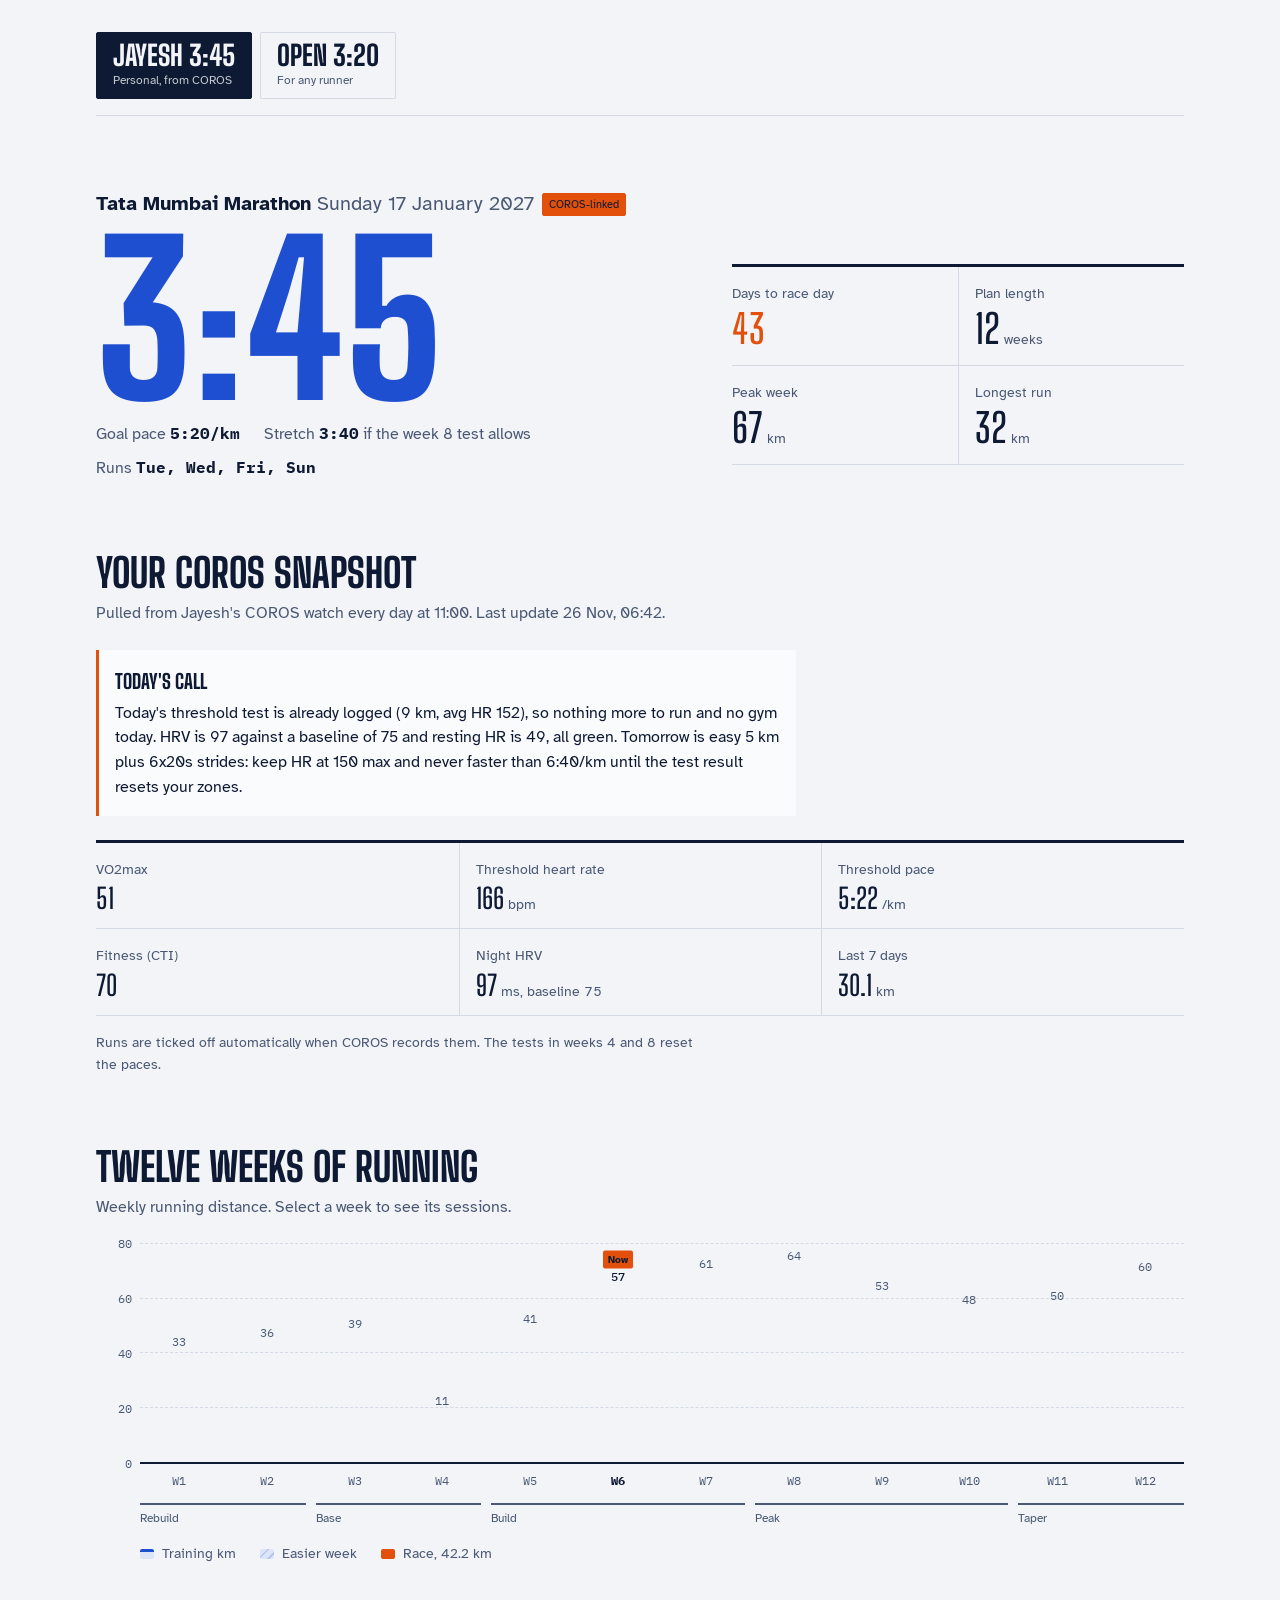
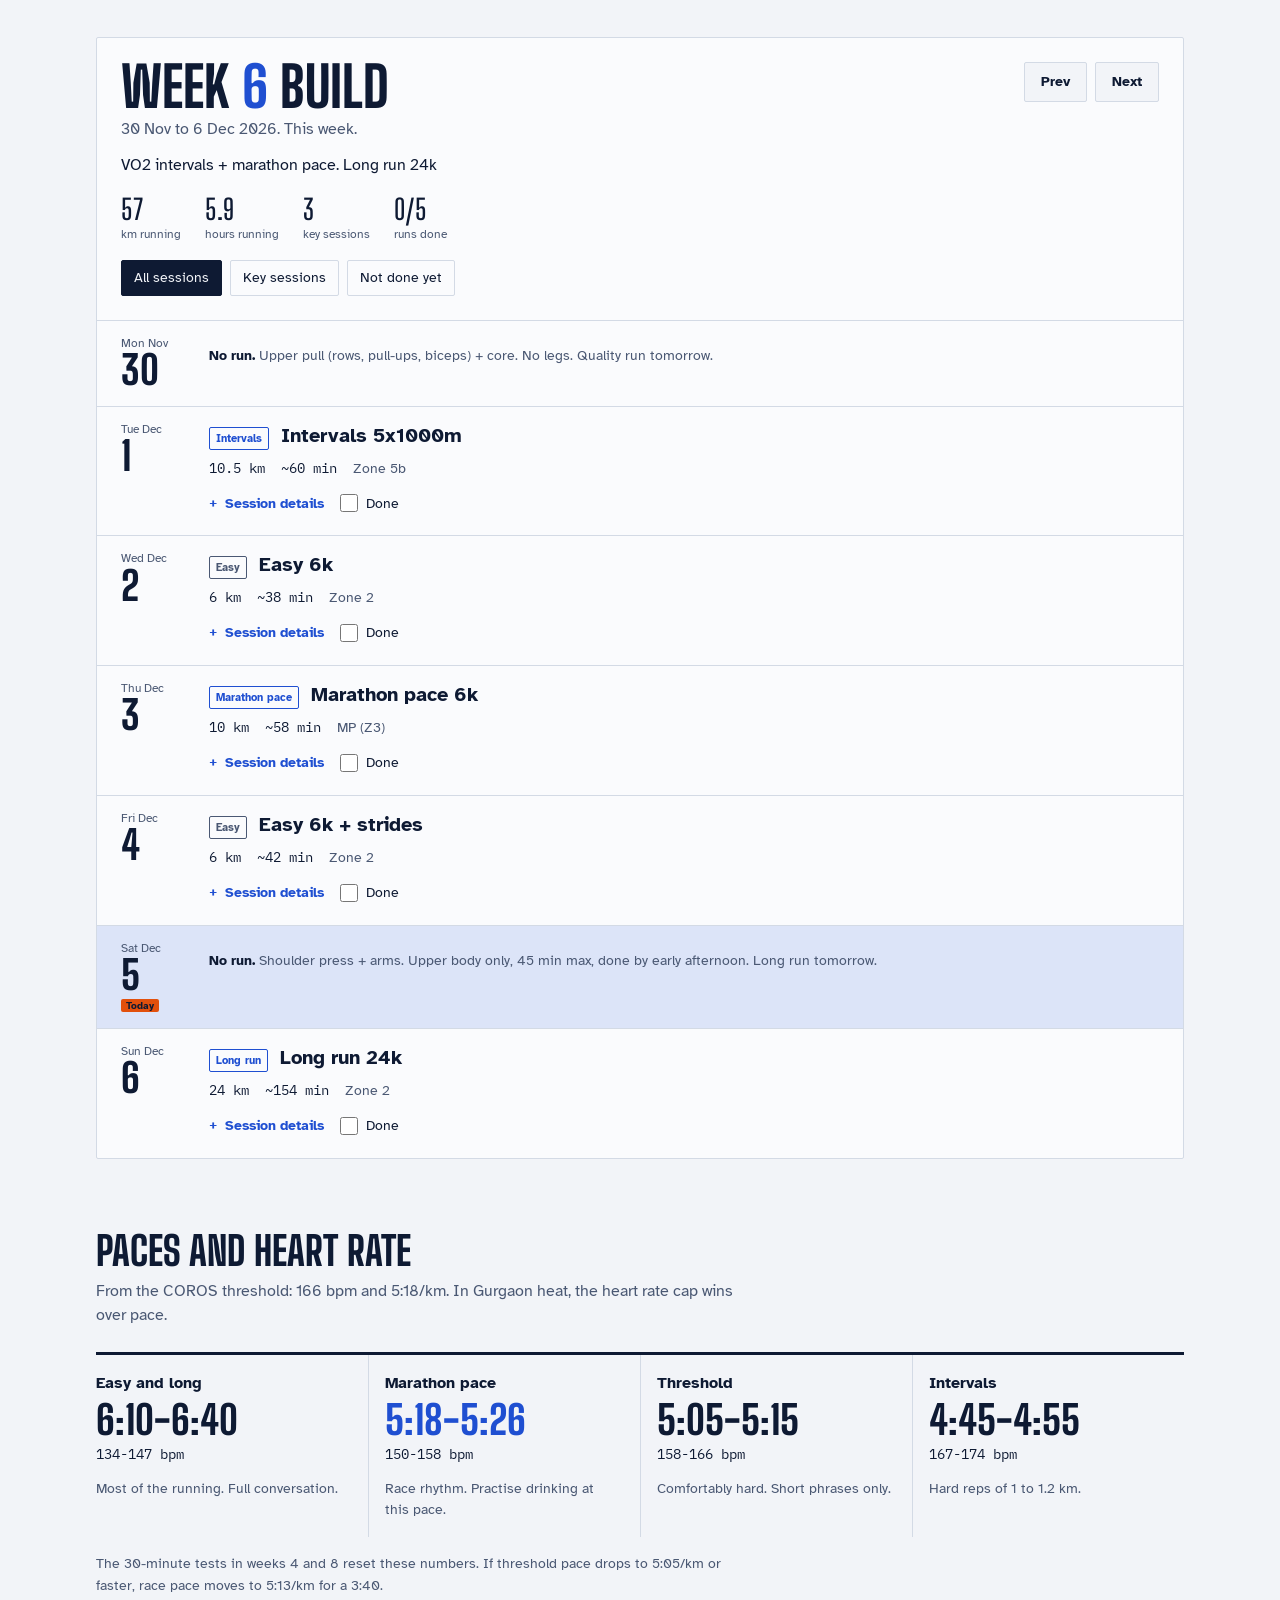
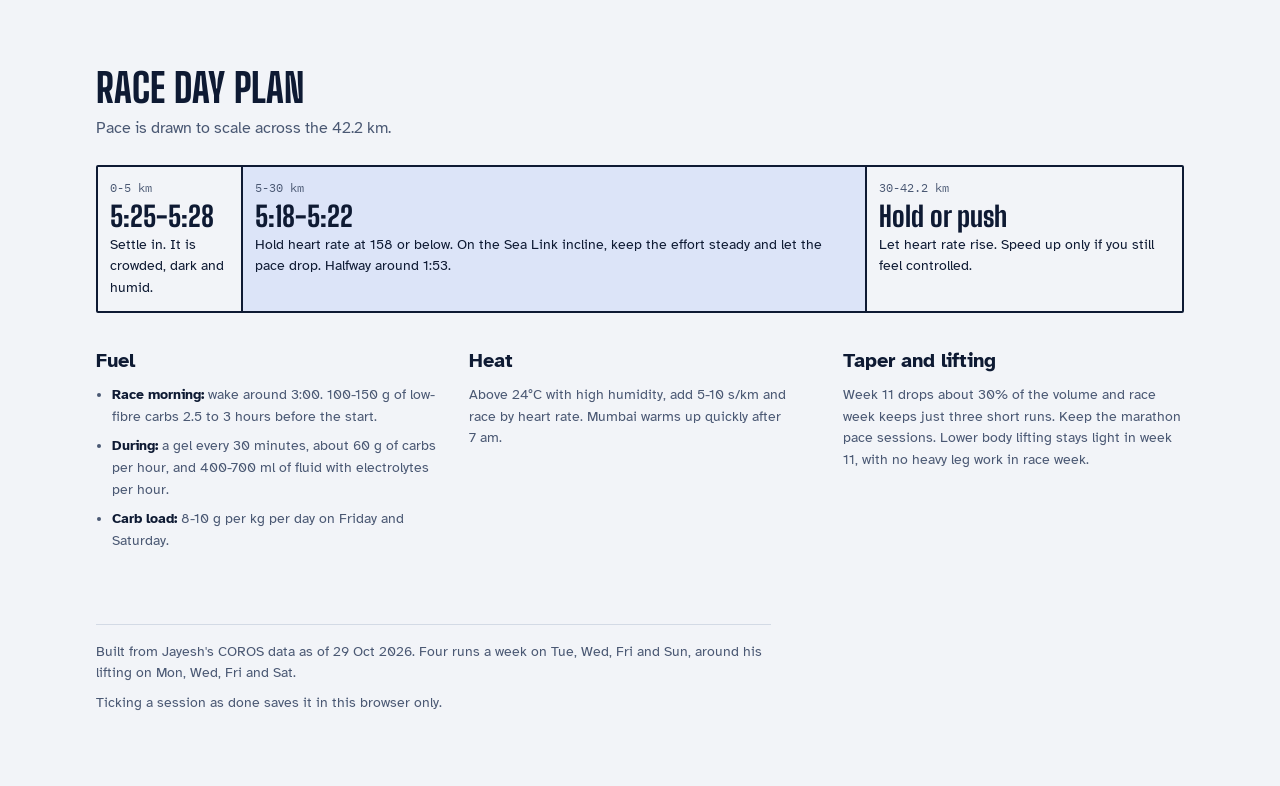
==== commit 23b19dc8: "Daily COROS update 2026-11-26" ====
--- a/web/index.html
+++ b/web/index.html
@@ -390,7 +390,7 @@
 
 <script id="plan-jayesh" type="application/json">{"version":"1.0","meta":{"id":"tmm-2027","athlete":"Jayesh","event":"Tata Mumbai Marathon 2027","eventDate":"2027-01-17","planStartDate":"2026-10-26","planEndDate":"2027-01-17","createdAt":"2026-10-29T00:00:00Z","updatedAt":"2026-11-23T00:00:00Z","totalWeeks":12,"generatedBy":"Claude Coach (coros-coach)"},"preferences":{"swim":"meters","bike":"kilometers","run":"kilometers","firstDayOfWeek":"monday"},"assessment":{"foundation":{"raceHistory":["Leh/Ladakh marathon Sep 2026 (42.5 km, 6:01, altitude)","Gurgaon triathlon Oct 2026"],"peakTrainingLoad":9,"foundationLevel":"intermediate","yearsInSport":2},"currentForm":{"weeklyVolume":{"total":7,"run":1.5,"bike":1,"swim":0.7},"longestSessions":{"run":12.7,"bike":15},"consistency":3},"strengths":[{"sport":"run","evidence":"Marathon finished Sep 2026; 50-60 km weeks in Aug/Sep; VO2max 54"},{"sport":"strength","evidence":"4-5 lifting sessions/wk consistently"}],"limiters":[{"sport":"run","evidence":"Last 3 wks only 12-16 km/wk; LT pace 5:18/km is slower than sub-3:30 MP (4:58)"}],"constraints":["5 runs/wk from wk 4: Tue quality, Wed easy, Thu MP or progression (alternating), Fri easy + strides, Sun long","Gym from wk 5: Mon upper pull + core, Tue legs after the quality run (the only lower-body session; no barbell squats or deadlifts until after the race: split squats/step-ups, single-leg RDL, heavy calf raises, Nordics/hamstring curls, RPE 7), Wed bench/push, Fri optional light single-leg work, Sat shoulders + arms. Legs drop to 2 light sets in wk 8, 9 and 11; none in race week","Gym limits: 4 sessions a week, 60 min max each; Saturday 45 min upper body, done by early afternoon; no gym on a morning with HRV under 60 or resting HR 7+ above normal","Long runs capped at 28 km / about 3 hours: 8-week average was 25 km/wk, and every long run so far was run 7-16 bpm over the cap","Plan only changes on red flags: HRV <60 two mornings running, RHR 7+ above baseline, pain, illness","Illness 14-16 Nov (fever): wk 3 long run missed, wk 4 rest + easy return","Trip 27 Dec - 3 Jan: key sessions only, no gym (Tue intervals, Thu MP, Sun 3 Jan 24k w/ 10k MP). Long runs: 24k (6 Dec), 28k w/ 4k MP (13 Dec), 32k w/ 10k MP (20 Dec), 24k (Sat 26 Dec), 24k w/ 10k MP (3 Jan)","Pool access ending, no swim","Gurgaon heat/pollution: HR caps over pace","COROS LTHR 166 is stale (held 175 on 10 Nov). 24 Nov 30-min test (moved from 17 Nov, illness) sets real LTHR + LT pace; easy runs then pace band + HR ceiling","Non-negotiable: easy = easy, no unplanned runs, no skipped key sessions, run your session not your partner's, gels on every long run 18k+, pain = stop","Goal revised: sub-3:30 → 3:45 (stretch 3:40)"]},"zones":{"run":{"hr":{"lthr":166,"zones":[{"zone":1,"name":"Recovery","percentLow":0,"percentHigh":81,"hrLow":0,"hrHigh":134},{"zone":2,"name":"Aerobic","percentLow":81,"percentHigh":89,"hrLow":134,"hrHigh":148},{"zone":3,"name":"Tempo","percentLow":90,"percentHigh":93,"hrLow":149,"hrHigh":154},{"zone":4,"name":"Sub-threshold","percentLow":94,"percentHigh":99,"hrLow":156,"hrHigh":164},{"zone":5,"name":"Threshold (5a)","percentLow":100,"percentHigh":102,"hrLow":166,"hrHigh":169},{"zone":6,"name":"VO2max (5b)","percentLow":103,"percentHigh":106,"hrLow":171,"hrHigh":176}]},"pace":{"thresholdPace":"5:18/km","easy":"interim: HR ≤150, never faster than 6:40/km; reset by 24 Nov test (pace band + HR cap 88% new LTHR)","marathon":"5:18-5:26/km","threshold":"5:05-5:15/km","interval":"4:45-4:55/km"}}},"phases":[{"name":"Rebuild","startWeek":1,"endWeek":2,"focus":"Restore 5 runs/wk after 3 low weeks","weeklyHoursRange":{"low":2.5,"high":4},"keyWorkouts":["Long run 14-16k"],"physiologicalGoals":["Re-establish frequency","Tendon/joint re-loading"]},{"name":"Base","startWeek":3,"endWeek":4,"focus":"Aerobic volume, then illness recovery","weeklyHoursRange":{"low":2,"high":4.5},"keyWorkouts":["Progression 7k","Easy return runs"],"physiologicalGoals":["Raise LT pace","Aerobic base"]},{"name":"Build","startWeek":5,"endWeek":7,"focus":"LT test, then marathon-specific: MP volume, intervals, long-run fuelling","weeklyHoursRange":{"low":4.5,"high":6.5},"keyWorkouts":["30-min LT test 24 Nov","MP 6k","Long 16-24k"],"physiologicalGoals":["MP economy","Glycogen sparing","Gut training"]},{"name":"Peak","startWeek":8,"endWeek":10,"focus":"Highest volume + race simulation before the trip, then trip down week","weeklyHoursRange":{"low":3.5,"high":7},"keyWorkouts":["32k w/ 10k MP (20 Dec)","MP 8k","24k w/ 10k MP (3 Jan)"],"physiologicalGoals":["Fatigue resistance at MP"]},{"name":"Taper","startWeek":11,"endWeek":12,"focus":"Shed fatigue, keep sharpness","weeklyHoursRange":{"low":3,"high":5},"keyWorkouts":["MP 8k","MP sharpener"],"physiologicalGoals":["Supercompensation"]}],"weeks":[{"weekNumber":1,"startDate":"2026-10-26","endDate":"2026-11-01","phase":"Rebuild","focus":"Restart on four runs a week. HRV is a little below baseline, so keep it easy","targetHours":3.7,"isRecoveryWeek":false,"days":[{"date":"2026-10-26","dayOfWeek":"Monday","workouts":[{"id":"w1-mon","sport":"rest","type":"rest","name":"No run, strength","description":"Done: strength.","completed":false}]},{"date":"2026-10-27","dayOfWeek":"Tuesday","workouts":[{"id":"w1-tue","sport":"run","type":"endurance","name":"Done: 6.5k incl 1k reps","description":"endurance","durationMinutes":46,"distanceMeters":6600,"primaryZone":"mixed","humanReadable":"Already completed (Oct 27).","completed":true}]},{"date":"2026-10-28","dayOfWeek":"Wednesday","workouts":[{"id":"w1-wed","sport":"run","type":"endurance","name":"Done: 6k easy","description":"endurance","durationMinutes":48,"distanceMeters":6100,"primaryZone":"Zone 2","humanReadable":"Already completed (Oct 28).","completed":true}]},{"date":"2026-10-29","dayOfWeek":"Thursday","workouts":[{"id":"w1-thu","sport":"rest","type":"rest","name":"No run, strength","description":"Full rest, no gym.","completed":false}]},{"date":"2026-10-30","dayOfWeek":"Friday","workouts":[{"id":"w1-fri","sport":"run","type":"endurance","name":"Easy 6k","description":"Aerobic volume. Conversational.","durationMinutes":38,"distanceMeters":6000,"primaryZone":"Zone 2","humanReadable":"6 km easy. HR 150 max (interim until 24 Nov test; old LTHR 166 likely stale). If 150 forces you slower than 7:00/km, run 6:40-6:55/km instead. NEVER faster than 6:40/km","completed":false}]},{"date":"2026-10-31","dayOfWeek":"Saturday","workouts":[{"id":"w1-sat","sport":"rest","type":"rest","name":"No run, strength","description":"Shoulder press + arms. Upper body only, long run tomorrow.","completed":false}]},{"date":"2026-11-01","dayOfWeek":"Sunday","workouts":[{"id":"w1-sun","sport":"run","type":"long","name":"Long run 14k","description":"Key session. Builds endurance + fuelling practice.","durationMinutes":90,"distanceMeters":14000,"primaryZone":"Zone 2","humanReadable":"14 km total. Easy. HR 150 max (interim until 24 Nov test; old LTHR 166 likely stale). If 150 forces you slower than 7:00/km, run 6:40-6:55/km instead. NEVER faster than 6:40/km","completed":false}]}],"summary":{"totalHours":3.7,"bySport":{"run":{"sessions":4,"hours":3.7,"km":32.7}}}},{"weekNumber":2,"startDate":"2026-11-02","endDate":"2026-11-08","phase":"Rebuild","focus":"Four runs a week, first light quality","targetHours":3.8,"isRecoveryWeek":false,"days":[{"date":"2026-11-02","dayOfWeek":"Monday","workouts":[{"id":"w2-mon","sport":"rest","type":"rest","name":"No run, strength","description":"Deadlift + pull day. No run. Cap deadlift at RPE 7-8, quality run tomorrow.","completed":false}]},{"date":"2026-11-03","dayOfWeek":"Tuesday","workouts":[{"id":"w2-tue","sport":"run","type":"vo2max","name":"Fartlek 8x200m","description":"Key quality session. Full 2 km warm-up + 2 km cool-down easy.","durationMinutes":42,"distanceMeters":6800,"primaryZone":"Zone 2 + 5b","humanReadable":"2 km easy WU\n8x(200 m brisk @ 4:45-4:55/km, about 1 min / 150 m easy jog)\n2 km easy CD","completed":false}]},{"date":"2026-11-04","dayOfWeek":"Wednesday","workouts":[{"id":"w2-wed","sport":"run","type":"endurance","name":"Easy 6k","description":"Aerobic volume. Conversational.","durationMinutes":38,"distanceMeters":6000,"primaryZone":"Zone 2","humanReadable":"6 km easy. HR 150 max (interim until 24 Nov test; old LTHR 166 likely stale). If 150 forces you slower than 7:00/km, run 6:40-6:55/km instead. NEVER faster than 6:40/km","completed":false}]},{"date":"2026-11-05","dayOfWeek":"Thursday","workouts":[{"id":"w2-thu","sport":"rest","type":"rest","name":"No run, strength","description":"Full rest, no gym.","completed":false}]},{"date":"2026-11-06","dayOfWeek":"Friday","workouts":[{"id":"w2-fri","sport":"run","type":"tempo","name":"Marathon pace 3k","description":"Key quality session. Full 2 km warm-up + 2 km cool-down easy.","durationMinutes":42,"distanceMeters":7000,"primaryZone":"MP (Z3)","humanReadable":"2 km easy WU\n3 km @ MP, 5:18-5:26/km, HR 150-158 bpm. Smooth, not forced; practise drinking on the move\n2 km easy CD","completed":false}]},{"date":"2026-11-07","dayOfWeek":"Saturday","workouts":[{"id":"w2-sat","sport":"rest","type":"rest","name":"No run, strength","description":"Shoulder press + arms. Upper body only, long run tomorrow.","completed":false}]},{"date":"2026-11-08","dayOfWeek":"Sunday","workouts":[{"id":"w2-sun","sport":"run","type":"long","name":"Long run 16k","description":"Key session. Builds endurance + fuelling practice.","durationMinutes":103,"distanceMeters":16000,"primaryZone":"Zone 2","humanReadable":"16 km total. Easy. HR 150 max (interim until 24 Nov test; old LTHR 166 likely stale). If 150 forces you slower than 7:00/km, run 6:40-6:55/km instead. NEVER faster than 6:40/km","completed":false}]}],"summary":{"totalHours":3.8,"bySport":{"run":{"sessions":4,"hours":3.8,"km":35.8}}}},{"weekNumber":3,"startDate":"2026-11-09","endDate":"2026-11-15","phase":"Base","focus":"Progression done Tue. Rest of the week easy so Sunday's 18k is truly aerobic","targetHours":4.3,"isRecoveryWeek":false,"days":[{"date":"2026-11-09","dayOfWeek":"Monday","workouts":[{"id":"w3-mon","sport":"rest","type":"rest","name":"No run, strength","description":"Deadlift + pull day. No run. Cap deadlift at RPE 7-8, quality run tomorrow.","completed":false}]},{"date":"2026-11-10","dayOfWeek":"Tuesday","workouts":[{"id":"w3-tue","sport":"run","type":"endurance","name":"Done: progression 7k with partner","description":"tempo","durationMinutes":47,"distanceMeters":7000,"primaryZone":"Z2 → T","humanReadable":"Done (Nov 10). Finished 5:29/km at HR 175, harder than intended. Counts as this week's quality session.","completed":true}]},{"date":"2026-11-11","dayOfWeek":"Wednesday","workouts":[{"id":"w3-wed","sport":"rest","type":"rest","name":"No run, strength","description":"Bench + push day. No run.","completed":false}]},{"date":"2026-11-12","dayOfWeek":"Thursday","workouts":[{"id":"w3-thu","sport":"run","type":"endurance","name":"Easy 7k","description":"Aerobic volume. Conversational.","durationMinutes":45,"distanceMeters":7000,"primaryZone":"Zone 2","humanReadable":"7 km easy. HR 150 max (interim until 24 Nov test; old LTHR 166 likely stale). If 150 forces you slower than 7:00/km, run 6:40-6:55/km instead. NEVER faster than 6:40/km","completed":false}]},{"date":"2026-11-13","dayOfWeek":"Friday","workouts":[{"id":"w3-fri","sport":"run","type":"endurance","name":"Easy 7k + strides","description":"Aerobic volume. Conversational.","durationMinutes":48,"distanceMeters":7000,"primaryZone":"Zone 2","humanReadable":"7 km easy. HR 150 max (interim until 24 Nov test; old LTHR 166 likely stale). If 150 forces you slower than 7:00/km, run 6:40-6:55/km instead. NEVER faster than 6:40/km\nThen 6x20s strides (fast, relaxed, ~4:30/km) w/ 40s walk","completed":false}]},{"date":"2026-11-14","dayOfWeek":"Saturday","workouts":[{"id":"w3-sat","sport":"rest","type":"rest","name":"No run, strength","description":"Shoulder press + arms. Upper body only, long run tomorrow.","completed":false}]},{"date":"2026-11-15","dayOfWeek":"Sunday","workouts":[{"id":"w3-sun","sport":"run","type":"long","name":"Long run 18k","description":"Key session. Builds endurance + fuelling practice.","durationMinutes":116,"distanceMeters":18000,"primaryZone":"Zone 2","humanReadable":"18 km total. Easy. Long-run rule (wk 3 only, until 17 Nov test): HR avg 150-156, hard ceiling 160 on hills/late. Pace 6:30-6:50/km, NEVER faster than 6:30. First 3 km HR <=150 as warm-up, then settle into the band. HR past 160 = slow down\nFuel: gel/~30g carbs every 30-35 min from 40 min in + 400-600 ml fluid/h w/ electrolytes (rehearse race-day fuel)","completed":false}]}],"summary":{"totalHours":4.3,"bySport":{"run":{"sessions":4,"hours":4.3,"km":39.0}}}},{"weekNumber":4,"startDate":"2026-11-16","endDate":"2026-11-22","phase":"Base","focus":"Sick week (fever 14-15 Nov). Rest, then three short easy runs. Threshold test moved to 24 Nov","targetHours":1.2,"isRecoveryWeek":true,"days":[{"date":"2026-11-16","dayOfWeek":"Monday","workouts":[{"id":"w4-mon","sport":"rest","type":"rest","name":"No run, sick","description":"Sick. Full rest, no gym.","completed":false}]},{"date":"2026-11-17","dayOfWeek":"Tuesday","workouts":[{"id":"w4-tue","sport":"rest","type":"rest","name":"No run, sick","description":"Sick. Full rest, no gym. Threshold test moved to Tue 24 Nov.","completed":false}]},{"date":"2026-11-18","dayOfWeek":"Wednesday","workouts":[{"id":"w4-wed","sport":"rest","type":"rest","name":"No run, sick","description":"Rest. 20-30 min walk if the aches are gone.","completed":false}]},{"date":"2026-11-19","dayOfWeek":"Thursday","workouts":[{"id":"w4-thu","sport":"rest","type":"rest","name":"No run, sick","description":"Still sick (fever). No run.","completed":false}]},{"date":"2026-11-20","dayOfWeek":"Friday","workouts":[{"id":"w4-fri","sport":"rest","type":"rest","name":"No run, rest","description":"Felt fine in the morning. Rest, no gym. Fever-free 24h without paracetamol = cleared to run Saturday.","completed":false}]},{"date":"2026-11-21","dayOfWeek":"Saturday","workouts":[{"id":"w4-sat","sport":"run","type":"endurance","name":"Easy 4k","description":"Aerobic volume. Conversational.","durationMinutes":26,"distanceMeters":4000,"primaryZone":"Zone 2","humanReadable":"4 km easy. Return from illness: HR 145 max, 6:50/km or slower. Fever, aches, chest tightness or dizziness = stop and walk home\nFirst run back. Watch shows 6k: stop at 4k. If fever or aches are back, skip and try Sunday.","completed":false}]},{"date":"2026-11-22","dayOfWeek":"Sunday","workouts":[{"id":"w4-sun","sport":"run","type":"endurance","name":"Easy 7k","description":"Aerobic volume. Conversational.","durationMinutes":45,"distanceMeters":7000,"primaryZone":"Zone 2","humanReadable":"7 km easy. Return from illness: HR 145 max, 6:50/km or slower. Fever, aches, chest tightness or dizziness = stop and walk home\nOnly if Saturday felt normal. Watch shows 10k: stop at 7k. If Saturday felt off, rest.","completed":false}]}],"summary":{"totalHours":1.2,"bySport":{"run":{"sessions":2,"hours":1.2,"km":11.0}}}},{"weekNumber":5,"startDate":"2026-11-23","endDate":"2026-11-29","phase":"Build","focus":"Back to five runs. Threshold test Thu (moved from Tue), everything else easy. Long run 16k","targetHours":4.7,"isRecoveryWeek":false,"days":[{"date":"2026-11-23","dayOfWeek":"Monday","workouts":[{"id":"w5-mon","sport":"rest","type":"rest","name":"No run, strength","description":"Upper pull + core at about 70% load. First full gym day back. No legs.","completed":false}]},{"date":"2026-11-24","dayOfWeek":"Tuesday","workouts":[{"id":"w5-tue","sport":"run","type":"endurance","name":"Easy 7k","description":"Aerobic volume. Conversational.","durationMinutes":45,"distanceMeters":7000,"primaryZone":"Zone 2","humanReadable":"7 km easy. HR cap = 88% of NEW LTHR from 24 Nov test (150 until reset) + pace band set from new LT pace. Run in the band; HR over cap = slow down. NEVER faster than the band\nSwapped with Thursday: too soon after illness to test. Run the 'Easy 7k' your watch shows for Thursday.\nGym (PM): legs, the only lower-body session this week, 35-40 min. No barbell squats or deadlifts. Split squats or step-ups 3x6-8 per leg, single-leg RDL 3x8 per leg, heavy calf raises 3x10 straight-knee + 2x12 bent-knee, Nordics or hamstring curls 2x6-8, side plank 2x30s. RPE 7, 2-3 reps left on every set. Start light this week, RPE 6","completed":false}]},{"date":"2026-11-25","dayOfWeek":"Wednesday","workouts":[{"id":"w5-wed","sport":"run","type":"endurance","name":"Easy 4k","description":"Aerobic volume. Conversational.","durationMinutes":26,"distanceMeters":4000,"primaryZone":"Zone 2","humanReadable":"4 km easy. HR cap = 88% of NEW LTHR from 24 Nov test (150 until reset) + pace band set from new LT pace. Run in the band; HR over cap = slow down. NEVER faster than the band\nGym: bench + push.","completed":false}]},{"date":"2026-11-26","dayOfWeek":"Thursday","workouts":[{"id":"w5-thu","sport":"run","type":"test","name":"30-min threshold test","description":"Key quality session. Full 2 km warm-up + 2 km cool-down easy.","durationMinutes":70,"distanceMeters":9000,"primaryZone":"Test","humanReadable":"2 km easy WU + 4 strides\n30 min solo all-out-but-even (flat route, early AM)\nRecord: avg pace + avg HR of LAST 20 min = new LT pace / LTHR → I re-set MP\n2 km easy CD\nMoved from Tue (illness). Run the 'threshold test' your watch shows for Tuesday. Test only if morning HRV is 60+ and resting HR within 5 of normal; otherwise easy 7k and test Tue 1 Dec.","completed":false}]},{"date":"2026-11-27","dayOfWeek":"Friday","workouts":[{"id":"w5-fri","sport":"run","type":"endurance","name":"Easy 5k + strides","description":"Aerobic volume. Conversational.","durationMinutes":35,"distanceMeters":5000,"primaryZone":"Zone 2","humanReadable":"5 km easy. HR cap = 88% of NEW LTHR from 24 Nov test (150 until reset) + pace band set from new LT pace. Run in the band; HR over cap = slow down. NEVER faster than the band\nThen 6x20s strides (fast, relaxed, ~4:30/km) w/ 40s walk\nGym (optional, 20-25 min): single-leg RDL, step-ups, calves, core. No barbell on your back.","completed":false}]},{"date":"2026-11-28","dayOfWeek":"Saturday","workouts":[{"id":"w5-sat","sport":"rest","type":"rest","name":"No run, strength","description":"Shoulder press + arms. Upper body only, 45 min max, done by early afternoon. Long run tomorrow.","completed":false}]},{"date":"2026-11-29","dayOfWeek":"Sunday","workouts":[{"id":"w5-sun","sport":"run","type":"long","name":"Long run 16k","description":"Key session. Builds endurance + fuelling practice.","durationMinutes":103,"distanceMeters":16000,"primaryZone":"Zone 2","humanReadable":"16 km total. Easy. HR cap = 88% of NEW LTHR from 24 Nov test (150 until reset) + pace band set from new LT pace. Run in the band; HR over cap = slow down. NEVER faster than the band\nFirst long run to be run at the prescribed effort. HR over the cap = slow down or walk, do not push through.","completed":false}]}],"summary":{"totalHours":4.7,"bySport":{"run":{"sessions":5,"hours":4.7,"km":41.0}}}},{"weekNumber":6,"startDate":"2026-11-30","endDate":"2026-12-06","phase":"Build","focus":"VO2 intervals + marathon pace. Long run 24k","targetHours":5.9,"isRecoveryWeek":false,"days":[{"date":"2026-11-30","dayOfWeek":"Monday","workouts":[{"id":"w6-mon","sport":"rest","type":"rest","name":"No run, strength","description":"Upper pull (rows, pull-ups, biceps) + core. No legs. Quality run tomorrow.","completed":false}]},{"date":"2026-12-01","dayOfWeek":"Tuesday","workouts":[{"id":"w6-tue","sport":"run","type":"vo2max","name":"Intervals 5x1000m","description":"Key quality session. Full 2 km warm-up + 2 km cool-down easy.","durationMinutes":60,"distanceMeters":10500,"primaryZone":"Zone 5b","humanReadable":"2 km easy WU + 4 strides\n5x1000 m @ 4:45-4:55/km (HR 167-174 bpm by end of rep), 2 min easy jog between\n2 km easy CD\nGym (PM): legs, the only lower-body session this week, 35-40 min. No barbell squats or deadlifts. Split squats or step-ups 3x6-8 per leg, single-leg RDL 3x8 per leg, heavy calf raises 3x10 straight-knee + 2x12 bent-knee, Nordics or hamstring curls 2x6-8, side plank 2x30s. RPE 7, 2-3 reps left on every set","completed":false}]},{"date":"2026-12-02","dayOfWeek":"Wednesday","workouts":[{"id":"w6-wed","sport":"run","type":"endurance","name":"Easy 6k","description":"Aerobic volume. Conversational.","durationMinutes":38,"distanceMeters":6000,"primaryZone":"Zone 2","humanReadable":"6 km easy. HR cap = 88% of NEW LTHR from 24 Nov test (150 until reset) + pace band set from new LT pace. Run in the band; HR over cap = slow down. NEVER faster than the band\nGym: bench + push.","completed":false}]},{"date":"2026-12-03","dayOfWeek":"Thursday","workouts":[{"id":"w6-thu","sport":"run","type":"tempo","name":"Marathon pace 6k","description":"Key quality session. Full 2 km warm-up + 2 km cool-down easy.","durationMinutes":58,"distanceMeters":10000,"primaryZone":"MP (Z3)","humanReadable":"2 km easy WU\n6 km @ MP, 5:18-5:26/km, HR 150-158 bpm. Smooth, not forced; practise drinking on the move\n2 km easy CD","completed":false}]},{"date":"2026-12-04","dayOfWeek":"Friday","workouts":[{"id":"w6-fri","sport":"run","type":"endurance","name":"Easy 6k + strides","description":"Aerobic volume. Conversational.","durationMinutes":42,"distanceMeters":6000,"primaryZone":"Zone 2","humanReadable":"6 km easy. HR cap = 88% of NEW LTHR from 24 Nov test (150 until reset) + pace band set from new LT pace. Run in the band; HR over cap = slow down. NEVER faster than the band\nThen 6x20s strides (fast, relaxed, ~4:30/km) w/ 40s walk\nGym (optional, 20-25 min): single-leg RDL, step-ups, calves, core. No barbell on your back.","completed":false}]},{"date":"2026-12-05","dayOfWeek":"Saturday","workouts":[{"id":"w6-sat","sport":"rest","type":"rest","name":"No run, strength","description":"Shoulder press + arms. Upper body only, 45 min max, done by early afternoon. Long run tomorrow.","completed":false}]},{"date":"2026-12-06","dayOfWeek":"Sunday","workouts":[{"id":"w6-sun","sport":"run","type":"long","name":"Long run 24k","description":"Key session. Builds endurance + fuelling practice.","durationMinutes":154,"distanceMeters":24000,"primaryZone":"Zone 2","humanReadable":"24 km total. Easy. HR cap = 88% of NEW LTHR from 24 Nov test (150 until reset) + pace band set from new LT pace. Run in the band; HR over cap = slow down. NEVER faster than the band\nFuel: gel/~30g carbs every 30-35 min from 40 min in + 400-600 ml fluid/h w/ electrolytes (rehearse race-day fuel)\nEasy the whole way. Exact race fuel from 40 min.","completed":false}]}],"summary":{"totalHours":5.9,"bySport":{"run":{"sessions":5,"hours":5.9,"km":56.5}}}},{"weekNumber":7,"startDate":"2026-12-07","endDate":"2026-12-13","phase":"Build","focus":"Longer threshold + progression. Long run 28k","targetHours":6.3,"isRecoveryWeek":false,"days":[{"date":"2026-12-07","dayOfWeek":"Monday","workouts":[{"id":"w7-mon","sport":"rest","type":"rest","name":"No run, strength","description":"Upper pull (rows, pull-ups, biceps) + core. No legs. Quality run tomorrow.","completed":false}]},{"date":"2026-12-08","dayOfWeek":"Tuesday","workouts":[{"id":"w7-tue","sport":"run","type":"threshold","name":"Threshold 4x1.6km","description":"Key quality session. Full 2 km warm-up + 2 km cool-down easy.","durationMinutes":63,"distanceMeters":11300,"primaryZone":"Zone 4-5a","humanReadable":"2 km easy WU + 4 strides\n4x1.6 km @ T 5:05-5:15/km (HR 158-166 bpm), 90s easy jog between\n2 km easy CD\nGym (PM): legs, the only lower-body session this week, 35-40 min. No barbell squats or deadlifts. Split squats or step-ups 3x6-8 per leg, single-leg RDL 3x8 per leg, heavy calf raises 3x10 straight-knee + 2x12 bent-knee, Nordics or hamstring curls 2x6-8, side plank 2x30s. RPE 7, 2-3 reps left on every set","completed":false}]},{"date":"2026-12-09","dayOfWeek":"Wednesday","workouts":[{"id":"w7-wed","sport":"run","type":"endurance","name":"Easy 6k","description":"Aerobic volume. Conversational.","durationMinutes":38,"distanceMeters":6000,"primaryZone":"Zone 2","humanReadable":"6 km easy. HR cap = 88% of NEW LTHR from 24 Nov test (150 until reset) + pace band set from new LT pace. Run in the band; HR over cap = slow down. NEVER faster than the band\nGym: bench + push.","completed":false}]},{"date":"2026-12-10","dayOfWeek":"Thursday","workouts":[{"id":"w7-thu","sport":"run","type":"tempo","name":"Progression 10k","description":"Key session (replaces the MP session this week). Finish at marathon pace, not faster.","durationMinutes":60,"distanceMeters":10000,"primaryZone":"Z2 → MP","humanReadable":"4 km easy (cap per new LTHR, never faster than easy band)\n2 km steady @ 5:45-5:55/km (HR ≤155)\n3 km @ MP 5:18-5:26/km (HR ≤162). NEVER faster than 5:18, even if your partner pushes\n1 km easy CD","completed":false}]},{"date":"2026-12-11","dayOfWeek":"Friday","workouts":[{"id":"w7-fri","sport":"run","type":"endurance","name":"Easy 6k + strides","description":"Aerobic volume. Conversational.","durationMinutes":42,"distanceMeters":6000,"primaryZone":"Zone 2","humanReadable":"6 km easy. HR cap = 88% of NEW LTHR from 24 Nov test (150 until reset) + pace band set from new LT pace. Run in the band; HR over cap = slow down. NEVER faster than the band\nThen 6x20s strides (fast, relaxed, ~4:30/km) w/ 40s walk\nGym (optional, 20-25 min): single-leg RDL, step-ups, calves, core. No barbell on your back.","completed":false}]},{"date":"2026-12-12","dayOfWeek":"Saturday","workouts":[{"id":"w7-sat","sport":"rest","type":"rest","name":"No run, strength","description":"Shoulder press + arms. Upper body only, 45 min max, done by early afternoon. Long run tomorrow.","completed":false}]},{"date":"2026-12-13","dayOfWeek":"Sunday","workouts":[{"id":"w7-sun","sport":"run","type":"long","name":"Long run 28k w/ 4k MP","description":"Key session. Builds endurance + fuelling practice.","durationMinutes":175,"distanceMeters":28000,"primaryZone":"Zone 2 + MP","humanReadable":"28 km total. First 22 km easy (HR cap = 88% of NEW LTHR from 24 Nov test (150 until reset) + pace band set from new LT pace. Run in the band; HR over cap = slow down. NEVER faster than the band) → 4 km @ MP 5:18-5:26/km (by pace) → 2 km easy\nFuel: gel/~30g carbs every 30-35 min from 40 min in + 400-600 ml fluid/h w/ electrolytes (rehearse race-day fuel)\nFull race kit and breakfast rehearsal (wake 3:30, run 5:15). Last 4 km before the cool-down at MP.","completed":false}]}],"summary":{"totalHours":6.3,"bySport":{"run":{"sessions":5,"hours":6.3,"km":61.3}}}},{"weekNumber":8,"startDate":"2026-12-14","endDate":"2026-12-20","phase":"Peak","focus":"Biggest week, before the trip. 32k with 10k at marathon pace","targetHours":6.6,"isRecoveryWeek":false,"days":[{"date":"2026-12-14","dayOfWeek":"Monday","workouts":[{"id":"w8-mon","sport":"rest","type":"rest","name":"No run, strength","description":"Upper pull (rows, pull-ups, biceps) + core. No legs. Quality run tomorrow.","completed":false}]},{"date":"2026-12-15","dayOfWeek":"Tuesday","workouts":[{"id":"w8-tue","sport":"run","type":"threshold","name":"Threshold 3x2.5km","description":"Key quality session. Full 2 km warm-up + 2 km cool-down easy.","durationMinutes":68,"distanceMeters":12100,"primaryZone":"Zone 4-5a","humanReadable":"2 km easy WU + 4 strides\n3x2.5 km @ T 5:05-5:15/km (HR 158-166 bpm), 120s easy jog between\n2 km easy CD\nGym (PM): legs, light, 25-30 min. Split squats or step-ups 2x6-8 per leg, single-leg RDL 2x8 per leg, heavy calf raises 2x10 straight-knee + 2x12 bent-knee, Nordics or hamstring curls 2x6-8, side plank 2x30s, all at RPE 6. No barbell squats or deadlifts","completed":false}]},{"date":"2026-12-16","dayOfWeek":"Wednesday","workouts":[{"id":"w8-wed","sport":"run","type":"endurance","name":"Easy 6k","description":"Aerobic volume. Conversational.","durationMinutes":38,"distanceMeters":6000,"primaryZone":"Zone 2","humanReadable":"6 km easy. HR cap = 88% of NEW LTHR from 24 Nov test (150 until reset) + pace band set from new LT pace. Run in the band; HR over cap = slow down. NEVER faster than the band\nGym: bench + push.","completed":false}]},{"date":"2026-12-17","dayOfWeek":"Thursday","workouts":[{"id":"w8-thu","sport":"run","type":"endurance","name":"Easy 8k","description":"Aerobic volume. Conversational.","durationMinutes":51,"distanceMeters":8000,"primaryZone":"Zone 2","humanReadable":"8 km easy. HR cap = 88% of NEW LTHR from 24 Nov test (150 until reset) + pace band set from new LT pace. Run in the band; HR over cap = slow down. NEVER faster than the band","completed":false}]},{"date":"2026-12-18","dayOfWeek":"Friday","workouts":[{"id":"w8-fri","sport":"run","type":"endurance","name":"Easy 6k + strides","description":"Aerobic volume. Conversational.","durationMinutes":42,"distanceMeters":6000,"primaryZone":"Zone 2","humanReadable":"6 km easy. HR cap = 88% of NEW LTHR from 24 Nov test (150 until reset) + pace band set from new LT pace. Run in the band; HR over cap = slow down. NEVER faster than the band\nThen 6x20s strides (fast, relaxed, ~4:30/km) w/ 40s walk\nGym: no leg work today.","completed":false}]},{"date":"2026-12-19","dayOfWeek":"Saturday","workouts":[{"id":"w8-sat","sport":"rest","type":"rest","name":"No run, strength","description":"Shoulder press + arms, light, 45 min max, done by early afternoon. Long run tomorrow.","completed":false}]},{"date":"2026-12-20","dayOfWeek":"Sunday","workouts":[{"id":"w8-sun","sport":"run","type":"long","name":"Long run 32k w/ 10k MP","description":"Key session. Builds endurance + fuelling practice.","durationMinutes":195,"distanceMeters":32000,"primaryZone":"Zone 2 + MP","humanReadable":"32 km total. First 20 km easy (HR cap = 88% of NEW LTHR from 24 Nov test (150 until reset) + pace band set from new LT pace. Run in the band; HR over cap = slow down. NEVER faster than the band) → 10 km @ MP 5:18-5:26/km (by pace) → 2 km easy\nFuel: gel/~30g carbs every 30-35 min from 40 min in + 400-600 ml fluid/h w/ electrolytes (rehearse race-day fuel)\nThe key run of the block. Start 5:15 am. MP block at 5:18-5:26, not faster. Gel every 30 min. Last year's 30k runs were run without a pace plan; this one has one, so follow it.","completed":false}]}],"summary":{"totalHours":6.6,"bySport":{"run":{"sessions":5,"hours":6.6,"km":64.1}}}},{"weekNumber":9,"startDate":"2026-12-21","endDate":"2026-12-27","phase":"Peak","focus":"Recover from the 32k, one MP session, 24k on Saturday before the trip","targetHours":5.6,"isRecoveryWeek":false,"days":[{"date":"2026-12-21","dayOfWeek":"Monday","workouts":[{"id":"w9-mon","sport":"rest","type":"rest","name":"No run, strength","description":"Upper pull (rows, pull-ups, biceps) + core. No legs. Quality run tomorrow.","completed":false}]},{"date":"2026-12-22","dayOfWeek":"Tuesday","workouts":[{"id":"w9-tue","sport":"run","type":"endurance","name":"Easy 6k","description":"Aerobic volume. Conversational.","durationMinutes":38,"distanceMeters":6000,"primaryZone":"Zone 2","humanReadable":"6 km easy. HR cap = 88% of NEW LTHR from 24 Nov test (150 until reset) + pace band set from new LT pace. Run in the band; HR over cap = slow down. NEVER faster than the band\nRecovery from Sunday's 32k. No quality before Thursday.\nGym (PM): legs, light, 25-30 min. Split squats or step-ups 2x6-8 per leg, single-leg RDL 2x8 per leg, heavy calf raises 2x10 straight-knee + 2x12 bent-knee, Nordics or hamstring curls 2x6-8, side plank 2x30s, all at RPE 6. No barbell squats or deadlifts","completed":false}]},{"date":"2026-12-23","dayOfWeek":"Wednesday","workouts":[{"id":"w9-wed","sport":"run","type":"endurance","name":"Easy 6k","description":"Aerobic volume. Conversational.","durationMinutes":38,"distanceMeters":6000,"primaryZone":"Zone 2","humanReadable":"6 km easy. HR cap = 88% of NEW LTHR from 24 Nov test (150 until reset) + pace band set from new LT pace. Run in the band; HR over cap = slow down. NEVER faster than the band\nGym: bench + push.","completed":false}]},{"date":"2026-12-24","dayOfWeek":"Thursday","workouts":[{"id":"w9-thu","sport":"run","type":"tempo","name":"Marathon pace 8k","description":"Key quality session. Full 2 km warm-up + 2 km cool-down easy.","durationMinutes":69,"distanceMeters":12000,"primaryZone":"MP (Z3)","humanReadable":"2 km easy WU\n8 km @ MP, 5:18-5:26/km, HR 150-158 bpm. Smooth, not forced; practise drinking on the move\n2 km easy CD","completed":false}]},{"date":"2026-12-25","dayOfWeek":"Friday","workouts":[{"id":"w9-fri","sport":"run","type":"endurance","name":"Easy 5k + strides","description":"Aerobic volume. Conversational.","durationMinutes":35,"distanceMeters":5000,"primaryZone":"Zone 2","humanReadable":"5 km easy. HR cap = 88% of NEW LTHR from 24 Nov test (150 until reset) + pace band set from new LT pace. Run in the band; HR over cap = slow down. NEVER faster than the band\nThen 6x20s strides (fast, relaxed, ~4:30/km) w/ 40s walk\nGym: no leg work today.","completed":false}]},{"date":"2026-12-26","dayOfWeek":"Saturday","workouts":[{"id":"w9-sat","sport":"run","type":"long","name":"Long run 24k","description":"Key session. Builds endurance + fuelling practice.","durationMinutes":154,"distanceMeters":24000,"primaryZone":"Zone 2","humanReadable":"24 km total. Easy. HR cap = 88% of NEW LTHR from 24 Nov test (150 until reset) + pace band set from new LT pace. Run in the band; HR over cap = slow down. NEVER faster than the band\nFuel: gel/~30g carbs every 30-35 min from 40 min in + 400-600 ml fluid/h w/ electrolytes (rehearse race-day fuel)\nSat 26 Dec, before you leave. Easy by the cap the whole way.\nGym: none today.","completed":false}]},{"date":"2026-12-27","dayOfWeek":"Sunday","workouts":[{"id":"w9-sun","sport":"rest","type":"rest","name":"No run, trip","description":"Trip starts. Travel day.","completed":false}]}],"summary":{"totalHours":5.6,"bySport":{"run":{"sessions":5,"hours":5.6,"km":53.0}}}},{"weekNumber":10,"startDate":"2026-12-28","endDate":"2027-01-03","phase":"Peak","focus":"Trip (27 Dec to 3 Jan): key sessions only, no gym. Intervals Tue, MP Thu, 24k race rehearsal Sun 3 Jan","targetHours":4.7,"isRecoveryWeek":false,"days":[{"date":"2026-12-28","dayOfWeek":"Monday","workouts":[{"id":"w10-mon","sport":"rest","type":"rest","name":"No run, trip","description":"Trip. No run, no gym.","completed":false}]},{"date":"2026-12-29","dayOfWeek":"Tuesday","workouts":[{"id":"w10-tue","sport":"run","type":"vo2max","name":"Intervals 6x1000m","description":"Key quality session. Full 2 km warm-up + 2 km cool-down easy.","durationMinutes":67,"distanceMeters":11800,"primaryZone":"Zone 5b","humanReadable":"2 km easy WU + 4 strides\n6x1000 m @ 4:45-4:55/km (HR 167-174 bpm by end of rep), 2 min easy jog between\n2 km easy CD","completed":false}]},{"date":"2026-12-30","dayOfWeek":"Wednesday","workouts":[{"id":"w10-wed","sport":"rest","type":"rest","name":"No run, trip","description":"Trip. No run, no gym.","completed":false}]},{"date":"2026-12-31","dayOfWeek":"Thursday","workouts":[{"id":"w10-thu","sport":"run","type":"tempo","name":"Marathon pace 8k","description":"Key quality session. Full 2 km warm-up + 2 km cool-down easy.","durationMinutes":69,"distanceMeters":12000,"primaryZone":"MP (Z3)","humanReadable":"2 km easy WU\n8 km @ MP, 5:18-5:26/km, HR 150-158 bpm. Smooth, not forced; practise drinking on the move\n2 km easy CD","completed":false}]},{"date":"2027-01-01","dayOfWeek":"Friday","workouts":[{"id":"w10-fri","sport":"rest","type":"rest","name":"No run, trip","description":"Trip. No run, no gym.","completed":false}]},{"date":"2027-01-02","dayOfWeek":"Saturday","workouts":[{"id":"w10-sat","sport":"rest","type":"rest","name":"No run, trip","description":"Trip. No run, no gym. Long run tomorrow.","completed":false}]},{"date":"2027-01-03","dayOfWeek":"Sunday","workouts":[{"id":"w10-sun","sport":"run","type":"long","name":"Long run 24k w/ 10k MP","description":"Key session. Builds endurance + fuelling practice.","durationMinutes":144,"distanceMeters":24000,"primaryZone":"Zone 2 + MP","humanReadable":"24 km total. First 12 km easy (HR cap = 88% of NEW LTHR from 24 Nov test (150 until reset) + pace band set from new LT pace. Run in the band; HR over cap = slow down. NEVER faster than the band) → 10 km @ MP 5:18-5:26/km (by pace) → 2 km easy\nFuel: gel/~30g carbs every 30-35 min from 40 min in + 400-600 ml fluid/h w/ electrolytes (rehearse race-day fuel)\nSun 3 Jan, or Mon 4 Jan if you travel on the 3rd. Final race rehearsal, exact race fuel and kit. Nothing longer after this. If you get home late on the 4th, cut to 20k but keep the 10k MP.","completed":false}]}],"summary":{"totalHours":4.7,"bySport":{"run":{"sessions":3,"hours":4.7,"km":47.8}}}},{"weekNumber":11,"startDate":"2027-01-04","endDate":"2027-01-10","phase":"Taper","focus":"Back from the trip. Volume down, intensity stays. One light leg session Tue","targetHours":5.0,"isRecoveryWeek":false,"days":[{"date":"2027-01-04","dayOfWeek":"Monday","workouts":[{"id":"w11-mon","sport":"rest","type":"rest","name":"No run, strength","description":"Upper pull + core, light. No legs. Rest if you ran the long run today.","completed":false}]},{"date":"2027-01-05","dayOfWeek":"Tuesday","workouts":[{"id":"w11-tue","sport":"run","type":"threshold","name":"Threshold 3x2km","description":"Key quality session. Full 2 km warm-up + 2 km cool-down easy.","durationMinutes":61,"distanceMeters":10600,"primaryZone":"Zone 4-5a","humanReadable":"2 km easy WU + 4 strides\n3x2 km @ T 5:05-5:15/km (HR 158-166 bpm), 120s easy jog between\n2 km easy CD\nGym (PM): legs, light, 25-30 min. Split squats or step-ups 2x6-8 per leg, single-leg RDL 2x8 per leg, heavy calf raises 2x10 straight-knee + 2x12 bent-knee, Nordics or hamstring curls 2x6-8, side plank 2x30s, all at RPE 5-6. No barbell squats or deadlifts","completed":false}]},{"date":"2027-01-06","dayOfWeek":"Wednesday","workouts":[{"id":"w11-wed","sport":"run","type":"endurance","name":"Easy 6k","description":"Aerobic volume. Conversational.","durationMinutes":38,"distanceMeters":6000,"primaryZone":"Zone 2","humanReadable":"6 km easy. HR cap = 88% of NEW LTHR from 24 Nov test (150 until reset) + pace band set from new LT pace. Run in the band; HR over cap = slow down. NEVER faster than the band\nGym: bench + push.","completed":false}]},{"date":"2027-01-07","dayOfWeek":"Thursday","workouts":[{"id":"w11-thu","sport":"run","type":"tempo","name":"Marathon pace 8k","description":"Key quality session. Full 2 km warm-up + 2 km cool-down easy.","durationMinutes":69,"distanceMeters":12000,"primaryZone":"MP (Z3)","humanReadable":"2 km easy WU\n8 km @ MP, 5:18-5:26/km, HR 150-158 bpm. Smooth, not forced; practise drinking on the move\n2 km easy CD","completed":false}]},{"date":"2027-01-08","dayOfWeek":"Friday","workouts":[{"id":"w11-fri","sport":"run","type":"endurance","name":"Easy 5k + strides","description":"Aerobic volume. Conversational.","durationMinutes":35,"distanceMeters":5000,"primaryZone":"Zone 2","humanReadable":"5 km easy. HR cap = 88% of NEW LTHR from 24 Nov test (150 until reset) + pace band set from new LT pace. Run in the band; HR over cap = slow down. NEVER faster than the band\nThen 6x20s strides (fast, relaxed, ~4:30/km) w/ 40s walk\nGym: no leg work today.","completed":false}]},{"date":"2027-01-09","dayOfWeek":"Saturday","workouts":[{"id":"w11-sat","sport":"rest","type":"rest","name":"No run, strength","description":"Shoulder press + arms. Upper body only, 45 min max, done by early afternoon. Long run tomorrow.","completed":false}]},{"date":"2027-01-10","dayOfWeek":"Sunday","workouts":[{"id":"w11-sun","sport":"run","type":"long","name":"Long run 16k w/ 5k MP","description":"Key session. Builds endurance + fuelling practice.","durationMinutes":97,"distanceMeters":16000,"primaryZone":"Zone 2 + MP","humanReadable":"16 km total. First 9 km easy (HR cap = 88% of NEW LTHR from 24 Nov test (150 until reset) + pace band set from new LT pace. Run in the band; HR over cap = slow down. NEVER faster than the band) → 5 km @ MP 5:18-5:26/km (by pace) → 2 km easy","completed":false}]}],"summary":{"totalHours":5.0,"bySport":{"run":{"sessions":5,"hours":5.0,"km":49.6}}}},{"weekNumber":12,"startDate":"2027-01-11","endDate":"2027-01-17","phase":"Race","focus":"Race week. No heavy lower-body lifting","targetHours":5.6,"isRecoveryWeek":false,"days":[{"date":"2027-01-11","dayOfWeek":"Monday","workouts":[{"id":"w12-mon","sport":"rest","type":"rest","name":"No run, strength","description":"Upper body only, light. No deadlift.","completed":false}]},{"date":"2027-01-12","dayOfWeek":"Tuesday","workouts":[{"id":"w12-tue","sport":"run","type":"tempo","name":"MP sharpener 3x1.6k","description":"Key quality session. Full 2 km warm-up + 2 km cool-down easy.","durationMinutes":52,"distanceMeters":9000,"primaryZone":"MP","humanReadable":"2 km easy WU\n3x1.6 km @ MP 5:18-5:26/km, 2 min jog between\n2 km easy CD\nGym: no lower-body lifting this week.","completed":false}]},{"date":"2027-01-13","dayOfWeek":"Wednesday","workouts":[{"id":"w12-wed","sport":"run","type":"endurance","name":"Easy 5k","description":"Aerobic volume. Conversational.","durationMinutes":32,"distanceMeters":5000,"primaryZone":"Zone 2","humanReadable":"5 km easy. HR cap = 88% of NEW LTHR from 24 Nov test (150 until reset) + pace band set from new LT pace. Run in the band; HR over cap = slow down. NEVER faster than the band\nGym: upper body light, or skip.","completed":false}]},{"date":"2027-01-14","dayOfWeek":"Thursday","workouts":[{"id":"w12-thu","sport":"run","type":"endurance","name":"Easy 4k + strides","description":"Aerobic volume. Conversational.","durationMinutes":29,"distanceMeters":4000,"primaryZone":"Zone 2","humanReadable":"4 km easy. HR cap = 88% of NEW LTHR from 24 Nov test (150 until reset) + pace band set from new LT pace. Run in the band; HR over cap = slow down. NEVER faster than the band\nThen 6x20s strides (fast, relaxed, ~4:30/km) w/ 40s walk","completed":false}]},{"date":"2027-01-15","dayOfWeek":"Friday","workouts":[{"id":"w12-fri","sport":"rest","type":"rest","name":"No run, strength","description":"Rest. No leg day. Carb loading starts (8-10 g per kg).","completed":false}]},{"date":"2027-01-16","dayOfWeek":"Saturday","workouts":[{"id":"w12-sat","sport":"rest","type":"rest","name":"No run, strength","description":"Rest or 15 min shakeout. Carb load, bib pickup, kit laid out, sleep early.","completed":false}]},{"date":"2027-01-17","dayOfWeek":"Sunday","workouts":[{"id":"w12-sun-race","sport":"run","type":"race","name":"TATA MUMBAI MARATHON","description":"Race day.","durationMinutes":225,"distanceMeters":42195,"primaryZone":"MP","humanReadable":"Goal 3:45 (5:20/km). Km 0-5: 5:25-5:28. Km 5-30: 5:18-5:22, HR 158 or below. Km 30+: hold or push if HR allows. Gel every 30 min.","completed":false}]}],"summary":{"totalHours":5.6,"bySport":{"run":{"sessions":4,"hours":5.6,"km":60.2}}}}],"raceStrategy":{"event":{"name":"Tata Mumbai Marathon","date":"2027-01-17","type":"marathon","distances":{"run":42.2}},"pacing":{"run":{"targetPace":"5:18-5:22/km (goal 3:45); 5:13/km only if the 24 Nov test gives LT pace ≤5:05/km and the MP blocks on 20 Dec feel controlled (3:40)","targetHR":"≤158 to km 30, then free","notes":"Km 0-5 at 5:25-5:28 (crowded, dark, humid). Don't chase pace on Bandra-Worli Sea Link incline, hold effort. Bank nothing. Expect late-race rise toward Peddar Road / Marine Drive and rising heat after ~7 am: if temp >24°C / very humid, add 5-10 s/km and race HR, not pace. Halfway target ~1:53."}},"nutrition":{"preRace":"Wake 3:00-3:15. 2.5-3 h before: 100-150 g carbs low-fibre (white bread/jam/banana/rice) + 500 ml fluid w/ electrolytes. Gel 15 min pre-start.","during":{"carbsPerHour":60,"fluidPerHour":"400-700 ml w/ electrolytes (humid, salt matters)","products":["Gel every 30 min (same brand as long runs)","Sip water/electrolyte at most stations"]},"notes":"Rehearse exact fuel on wk 7, 8, 9 long runs. Carb load Fri-Sat (8-10 g/kg/day). Nothing new on race day."},"taper":{"startDate":"2027-01-04","volumeReduction":35,"notes":"Wk 11 ~-30%, wk 12 ~-55% excl race. Keep MP touches. One light leg session wk 11 (Tue), none wk 12."}}}</script>
 <script id="plan-open320" type="application/json">{"version":"1.0","meta":{"id":"tmm-2027-open-320","athlete":"Anyone","event":"Tata Mumbai Marathon 2027","eventDate":"2027-01-17","planStartDate":"2026-10-26","planEndDate":"2027-01-17","totalWeeks":12,"generatedBy":"Claude Coach (coros-coach)"},"phases":[{"name":"Base","startWeek":1,"endWeek":4,"focus":"Aerobic volume and threshold"},{"name":"Build","startWeek":5,"endWeek":8,"focus":"Marathon pace volume"},{"name":"Peak","startWeek":9,"endWeek":10,"focus":"Highest volume and race rehearsal"},{"name":"Taper","startWeek":11,"endWeek":12,"focus":"Shed fatigue"}],"weeks":[{"weekNumber":1,"startDate":"2026-10-26","endDate":"2026-11-01","phase":"Base","focus":"Settle into four runs a week","targetHours":4.7,"isRecoveryWeek":false,"days":[{"date":"2026-10-26","dayOfWeek":"Monday","workouts":[{"id":"o320-w1-mon","sport":"rest","type":"rest","name":"Rest","description":"Rest. Optional strength or 30-40 min easy cross-training.","completed":false}]},{"date":"2026-10-27","dayOfWeek":"Tuesday","workouts":[{"id":"o320-w1-tue","sport":"run","type":"threshold","name":"Threshold 3x8 min","description":"Key session. Warm-up and cool-down are easy running.","durationMinutes":56,"distanceMeters":10400,"primaryZone":"Threshold","humanReadable":"2.5 km easy warm-up + 4 strides\n3x8 min @ 4:25-4:32/km (86-90% of max HR), 90 s easy jog between\n2.5 km easy cool-down","completed":false}]},{"date":"2026-10-28","dayOfWeek":"Wednesday","workouts":[{"id":"o320-w1-wed","sport":"run","type":"endurance","name":"Easy 10k","description":"Aerobic volume.","durationMinutes":58,"distanceMeters":10000,"primaryZone":"Zone 2","humanReadable":"10 km easy @ 5:30-6:00/km (65-78% of max HR). Conversational the whole way.","completed":false}]},{"date":"2026-10-29","dayOfWeek":"Thursday","workouts":[{"id":"o320-w1-thu","sport":"rest","type":"rest","name":"Rest","description":"Rest. Optional 30-40 min easy cross-training (bike, swim).","completed":false}]},{"date":"2026-10-30","dayOfWeek":"Friday","workouts":[{"id":"o320-w1-fri","sport":"run","type":"tempo","name":"Marathon pace 6k","description":"Key session. Warm-up and cool-down are easy running.","durationMinutes":51,"distanceMeters":10000,"primaryZone":"Marathon pace","humanReadable":"2 km easy warm-up\n6 km @ 4:40-4:48/km (80-85% of max HR). Smooth and controlled; practise drinking on the move\n2 km easy cool-down","completed":false}]},{"date":"2026-10-31","dayOfWeek":"Saturday","workouts":[{"id":"o320-w1-sat","sport":"rest","type":"rest","name":"Rest","description":"Rest before the long run. Optional mobility or light strength.","completed":false}]},{"date":"2026-11-01","dayOfWeek":"Sunday","workouts":[{"id":"o320-w1-sun","sport":"run","type":"long","name":"Long run 20k","description":"Key session.","durationMinutes":115,"distanceMeters":20000,"primaryZone":"Zone 2","humanReadable":"20 km. Steady easy @ 5:30-6:00/km (65-78% of max HR)\nFuel: 30-40 g carbs every 30 min from 40 min in, plus 400-700 ml fluid per hour with electrolytes","completed":false}]}],"summary":{"totalHours":4.7,"bySport":{"run":{"sessions":4,"hours":4.7,"km":50.4}}}},{"weekNumber":2,"startDate":"2026-11-02","endDate":"2026-11-08","phase":"Base","focus":"Aerobic volume, first VO2 session","targetHours":5.2,"isRecoveryWeek":false,"days":[{"date":"2026-11-02","dayOfWeek":"Monday","workouts":[{"id":"o320-w2-mon","sport":"rest","type":"rest","name":"Rest","description":"Rest. Optional strength or 30-40 min easy cross-training.","completed":false}]},{"date":"2026-11-03","dayOfWeek":"Tuesday","workouts":[{"id":"o320-w2-tue","sport":"run","type":"vo2max","name":"Intervals 6x800 m","description":"Key session. Warm-up and cool-down are easy running.","durationMinutes":61,"distanceMeters":11600,"primaryZone":"VO2max","humanReadable":"2.5 km easy warm-up + 4 strides\n6x800 m @ 4:05-4:12/km (92-95% of max HR), 2 min easy jog between\n2.5 km easy cool-down","completed":false}]},{"date":"2026-11-04","dayOfWeek":"Wednesday","workouts":[{"id":"o320-w2-wed","sport":"run","type":"endurance","name":"Easy 11k + strides","description":"Aerobic volume.","durationMinutes":66,"distanceMeters":11000,"primaryZone":"Zone 2","humanReadable":"11 km easy @ 5:30-6:00/km (65-78% of max HR). Conversational the whole way.\nThen 6x20 s strides, fast and relaxed, 40 s walk between","completed":false}]},{"date":"2026-11-05","dayOfWeek":"Thursday","workouts":[{"id":"o320-w2-thu","sport":"rest","type":"rest","name":"Rest","description":"Rest. Optional 30-40 min easy cross-training (bike, swim).","completed":false}]},{"date":"2026-11-06","dayOfWeek":"Friday","workouts":[{"id":"o320-w2-fri","sport":"run","type":"tempo","name":"Marathon pace 8k","description":"Key session. Warm-up and cool-down are easy running.","durationMinutes":61,"distanceMeters":12000,"primaryZone":"Marathon pace","humanReadable":"2 km easy warm-up\n8 km @ 4:40-4:48/km (80-85% of max HR). Smooth and controlled; practise drinking on the move\n2 km easy cool-down","completed":false}]},{"date":"2026-11-07","dayOfWeek":"Saturday","workouts":[{"id":"o320-w2-sat","sport":"rest","type":"rest","name":"Rest","description":"Rest before the long run. Optional mobility or light strength.","completed":false}]},{"date":"2026-11-08","dayOfWeek":"Sunday","workouts":[{"id":"o320-w2-sun","sport":"run","type":"long","name":"Long run 22k","description":"Key session.","durationMinutes":126,"distanceMeters":22000,"primaryZone":"Zone 2","humanReadable":"22 km. Steady easy @ 5:30-6:00/km (65-78% of max HR)\nFuel: 30-40 g carbs every 30 min from 40 min in, plus 400-700 ml fluid per hour with electrolytes","completed":false}]}],"summary":{"totalHours":5.2,"bySport":{"run":{"sessions":4,"hours":5.2,"km":56.6}}}},{"weekNumber":3,"startDate":"2026-11-09","endDate":"2026-11-15","phase":"Base","focus":"Longer threshold, steady long run","targetHours":5.7,"isRecoveryWeek":false,"days":[{"date":"2026-11-09","dayOfWeek":"Monday","workouts":[{"id":"o320-w3-mon","sport":"rest","type":"rest","name":"Rest","description":"Rest. Optional strength or 30-40 min easy cross-training.","completed":false}]},{"date":"2026-11-10","dayOfWeek":"Tuesday","workouts":[{"id":"o320-w3-tue","sport":"run","type":"threshold","name":"Threshold 3x10 min","description":"Key session. Warm-up and cool-down are easy running.","durationMinutes":62,"distanceMeters":11700,"primaryZone":"Threshold","humanReadable":"2.5 km easy warm-up + 4 strides\n3x10 min @ 4:25-4:32/km (86-90% of max HR), 90 s easy jog between\n2.5 km easy cool-down","completed":false}]},{"date":"2026-11-11","dayOfWeek":"Wednesday","workouts":[{"id":"o320-w3-wed","sport":"run","type":"endurance","name":"Easy 12k","description":"Aerobic volume.","durationMinutes":69,"distanceMeters":12000,"primaryZone":"Zone 2","humanReadable":"12 km easy @ 5:30-6:00/km (65-78% of max HR). Conversational the whole way.","completed":false}]},{"date":"2026-11-12","dayOfWeek":"Thursday","workouts":[{"id":"o320-w3-thu","sport":"rest","type":"rest","name":"Rest","description":"Rest. Optional 30-40 min easy cross-training (bike, swim).","completed":false}]},{"date":"2026-11-13","dayOfWeek":"Friday","workouts":[{"id":"o320-w3-fri","sport":"run","type":"tempo","name":"Marathon pace 10k","description":"Key session. Warm-up and cool-down are easy running.","durationMinutes":70,"distanceMeters":14000,"primaryZone":"Marathon pace","humanReadable":"2 km easy warm-up\n10 km @ 4:40-4:48/km (80-85% of max HR). Smooth and controlled; practise drinking on the move\n2 km easy cool-down","completed":false}]},{"date":"2026-11-14","dayOfWeek":"Saturday","workouts":[{"id":"o320-w3-sat","sport":"rest","type":"rest","name":"Rest","description":"Rest before the long run. Optional mobility or light strength.","completed":false}]},{"date":"2026-11-15","dayOfWeek":"Sunday","workouts":[{"id":"o320-w3-sun","sport":"run","type":"long","name":"Long run 24k","description":"Key session.","durationMinutes":138,"distanceMeters":24000,"primaryZone":"Zone 2","humanReadable":"24 km. Steady easy @ 5:30-6:00/km (65-78% of max HR)\nFuel: 30-40 g carbs every 30 min from 40 min in, plus 400-700 ml fluid per hour with electrolytes","completed":false}]}],"summary":{"totalHours":5.7,"bySport":{"run":{"sessions":4,"hours":5.7,"km":61.7}}}},{"weekNumber":4,"startDate":"2026-11-16","endDate":"2026-11-22","phase":"Base","focus":"Easier week. Volume down about a quarter","targetHours":4.3,"isRecoveryWeek":true,"days":[{"date":"2026-11-16","dayOfWeek":"Monday","workouts":[{"id":"o320-w4-mon","sport":"rest","type":"rest","name":"Rest","description":"Rest. Optional strength or 30-40 min easy cross-training.","completed":false}]},{"date":"2026-11-17","dayOfWeek":"Tuesday","workouts":[{"id":"o320-w4-tue","sport":"run","type":"threshold","name":"Threshold 2x10 min","description":"Key session. Warm-up and cool-down are easy running.","durationMinutes":50,"distanceMeters":9500,"primaryZone":"Threshold","humanReadable":"2.5 km easy warm-up + 4 strides\n2x10 min @ 4:25-4:32/km (86-90% of max HR), 90 s easy jog between\n2.5 km easy cool-down","completed":false}]},{"date":"2026-11-18","dayOfWeek":"Wednesday","workouts":[{"id":"o320-w4-wed","sport":"run","type":"endurance","name":"Easy 9k","description":"Aerobic volume.","durationMinutes":52,"distanceMeters":9000,"primaryZone":"Zone 2","humanReadable":"9 km easy @ 5:30-6:00/km (65-78% of max HR). Conversational the whole way.","completed":false}]},{"date":"2026-11-19","dayOfWeek":"Thursday","workouts":[{"id":"o320-w4-thu","sport":"rest","type":"rest","name":"Rest","description":"Rest. Optional 30-40 min easy cross-training (bike, swim).","completed":false}]},{"date":"2026-11-20","dayOfWeek":"Friday","workouts":[{"id":"o320-w4-fri","sport":"run","type":"endurance","name":"Easy 9k + strides","description":"Aerobic volume.","durationMinutes":55,"distanceMeters":9000,"primaryZone":"Zone 2","humanReadable":"9 km easy @ 5:30-6:00/km (65-78% of max HR). Conversational the whole way.\nThen 6x20 s strides, fast and relaxed, 40 s walk between","completed":false}]},{"date":"2026-11-21","dayOfWeek":"Saturday","workouts":[{"id":"o320-w4-sat","sport":"rest","type":"rest","name":"Rest","description":"Rest before the long run. Optional mobility or light strength.","completed":false}]},{"date":"2026-11-22","dayOfWeek":"Sunday","workouts":[{"id":"o320-w4-sun","sport":"run","type":"long","name":"Long run 18k","description":"Key session.","durationMinutes":104,"distanceMeters":18000,"primaryZone":"Zone 2","humanReadable":"18 km. Steady easy @ 5:30-6:00/km (65-78% of max HR)","completed":false}]}],"summary":{"totalHours":4.3,"bySport":{"run":{"sessions":4,"hours":4.3,"km":45.5}}}},{"weekNumber":5,"startDate":"2026-11-23","endDate":"2026-11-29","phase":"Build","focus":"Marathon-specific work begins","targetHours":5.9,"isRecoveryWeek":false,"days":[{"date":"2026-11-23","dayOfWeek":"Monday","workouts":[{"id":"o320-w5-mon","sport":"rest","type":"rest","name":"Rest","description":"Rest. Optional strength or 30-40 min easy cross-training.","completed":false}]},{"date":"2026-11-24","dayOfWeek":"Tuesday","workouts":[{"id":"o320-w5-tue","sport":"run","type":"vo2max","name":"Intervals 5x1000 m","description":"Key session. Warm-up and cool-down are easy running.","durationMinutes":59,"distanceMeters":11500,"primaryZone":"VO2max","humanReadable":"2.5 km easy warm-up + 4 strides\n5x1000 m @ 4:05-4:12/km (92-95% of max HR), 2 min easy jog between\n2.5 km easy cool-down","completed":false}]},{"date":"2026-11-25","dayOfWeek":"Wednesday","workouts":[{"id":"o320-w5-wed","sport":"run","type":"endurance","name":"Easy 12k + strides","description":"Aerobic volume.","durationMinutes":72,"distanceMeters":12000,"primaryZone":"Zone 2","humanReadable":"12 km easy @ 5:30-6:00/km (65-78% of max HR). Conversational the whole way.\nThen 6x20 s strides, fast and relaxed, 40 s walk between","completed":false}]},{"date":"2026-11-26","dayOfWeek":"Thursday","workouts":[{"id":"o320-w5-thu","sport":"rest","type":"rest","name":"Rest","description":"Rest. Optional 30-40 min easy cross-training (bike, swim).","completed":false}]},{"date":"2026-11-27","dayOfWeek":"Friday","workouts":[{"id":"o320-w5-fri","sport":"run","type":"tempo","name":"Marathon pace 12k","description":"Key session. Warm-up and cool-down are easy running.","durationMinutes":80,"distanceMeters":16000,"primaryZone":"Marathon pace","humanReadable":"2 km easy warm-up\n12 km @ 4:40-4:48/km (80-85% of max HR). Smooth and controlled; practise drinking on the move\n2 km easy cool-down","completed":false}]},{"date":"2026-11-28","dayOfWeek":"Saturday","workouts":[{"id":"o320-w5-sat","sport":"rest","type":"rest","name":"Rest","description":"Rest before the long run. Optional mobility or light strength.","completed":false}]},{"date":"2026-11-29","dayOfWeek":"Sunday","workouts":[{"id":"o320-w5-sun","sport":"run","type":"long","name":"Long run 26k with 6k at MP","description":"Key session.","durationMinutes":143,"distanceMeters":26000,"primaryZone":"Zone 2 + MP","humanReadable":"26 km. Easy @ 5:30-6:00/km for 18 km, then 6 km @ marathon pace 4:40-4:48/km, then 2 km easy\nFuel: 30-40 g carbs every 30 min from 40 min in, plus 400-700 ml fluid per hour with electrolytes","completed":false}]}],"summary":{"totalHours":5.9,"bySport":{"run":{"sessions":4,"hours":5.9,"km":65.5}}}},{"weekNumber":6,"startDate":"2026-11-30","endDate":"2026-12-06","phase":"Build","focus":"Threshold volume up","targetHours":6.7,"isRecoveryWeek":false,"days":[{"date":"2026-11-30","dayOfWeek":"Monday","workouts":[{"id":"o320-w6-mon","sport":"rest","type":"rest","name":"Rest","description":"Rest. Optional strength or 30-40 min easy cross-training.","completed":false}]},{"date":"2026-12-01","dayOfWeek":"Tuesday","workouts":[{"id":"o320-w6-tue","sport":"run","type":"threshold","name":"Threshold 4x10 min","description":"Key session. Warm-up and cool-down are easy running.","durationMinutes":73,"distanceMeters":14000,"primaryZone":"Threshold","humanReadable":"2.5 km easy warm-up + 4 strides\n4x10 min @ 4:25-4:32/km (86-90% of max HR), 90 s easy jog between\n2.5 km easy cool-down","completed":false}]},{"date":"2026-12-02","dayOfWeek":"Wednesday","workouts":[{"id":"o320-w6-wed","sport":"run","type":"endurance","name":"Easy 13k","description":"Aerobic volume.","durationMinutes":75,"distanceMeters":13000,"primaryZone":"Zone 2","humanReadable":"13 km easy @ 5:30-6:00/km (65-78% of max HR). Conversational the whole way.","completed":false}]},{"date":"2026-12-03","dayOfWeek":"Thursday","workouts":[{"id":"o320-w6-thu","sport":"rest","type":"rest","name":"Rest","description":"Rest. Optional 30-40 min easy cross-training (bike, swim).","completed":false}]},{"date":"2026-12-04","dayOfWeek":"Friday","workouts":[{"id":"o320-w6-fri","sport":"run","type":"tempo","name":"Marathon pace 14k","description":"Key session. Warm-up and cool-down are easy running.","durationMinutes":95,"distanceMeters":19000,"primaryZone":"Marathon pace","humanReadable":"2 km easy warm-up\n2x7 km with 1 km easy between @ 4:40-4:48/km (80-85% of max HR). Smooth and controlled; practise drinking on the move\n2 km easy cool-down","completed":false}]},{"date":"2026-12-05","dayOfWeek":"Saturday","workouts":[{"id":"o320-w6-sat","sport":"rest","type":"rest","name":"Rest","description":"Rest before the long run. Optional mobility or light strength.","completed":false}]},{"date":"2026-12-06","dayOfWeek":"Sunday","workouts":[{"id":"o320-w6-sun","sport":"run","type":"long","name":"Long run 28k","description":"Key session.","durationMinutes":161,"distanceMeters":28000,"primaryZone":"Zone 2","humanReadable":"28 km. Steady easy @ 5:30-6:00/km (65-78% of max HR)\nFuel: 30-40 g carbs every 30 min from 40 min in, plus 400-700 ml fluid per hour with electrolytes","completed":false}]}],"summary":{"totalHours":6.7,"bySport":{"run":{"sessions":4,"hours":6.7,"km":74.0}}}},{"weekNumber":7,"startDate":"2026-12-07","endDate":"2026-12-13","phase":"Build","focus":"Biggest build week","targetHours":6.6,"isRecoveryWeek":false,"days":[{"date":"2026-12-07","dayOfWeek":"Monday","workouts":[{"id":"o320-w7-mon","sport":"rest","type":"rest","name":"Rest","description":"Rest. Optional strength or 30-40 min easy cross-training.","completed":false}]},{"date":"2026-12-08","dayOfWeek":"Tuesday","workouts":[{"id":"o320-w7-tue","sport":"run","type":"vo2max","name":"Intervals 6x1000 m","description":"Key session. Warm-up and cool-down are easy running.","durationMinutes":66,"distanceMeters":12800,"primaryZone":"VO2max","humanReadable":"2.5 km easy warm-up + 4 strides\n6x1000 m @ 4:05-4:12/km (92-95% of max HR), 2 min easy jog between\n2.5 km easy cool-down","completed":false}]},{"date":"2026-12-09","dayOfWeek":"Wednesday","workouts":[{"id":"o320-w7-wed","sport":"run","type":"endurance","name":"Easy 13k + strides","description":"Aerobic volume.","durationMinutes":78,"distanceMeters":13000,"primaryZone":"Zone 2","humanReadable":"13 km easy @ 5:30-6:00/km (65-78% of max HR). Conversational the whole way.\nThen 6x20 s strides, fast and relaxed, 40 s walk between","completed":false}]},{"date":"2026-12-10","dayOfWeek":"Thursday","workouts":[{"id":"o320-w7-thu","sport":"rest","type":"rest","name":"Rest","description":"Rest. Optional 30-40 min easy cross-training (bike, swim).","completed":false}]},{"date":"2026-12-11","dayOfWeek":"Friday","workouts":[{"id":"o320-w7-fri","sport":"run","type":"tempo","name":"Marathon pace 14k","description":"Key session. Warm-up and cool-down are easy running.","durationMinutes":89,"distanceMeters":18000,"primaryZone":"Marathon pace","humanReadable":"2 km easy warm-up\n14 km @ 4:40-4:48/km (80-85% of max HR). Smooth and controlled; practise drinking on the move\n2 km easy cool-down","completed":false}]},{"date":"2026-12-12","dayOfWeek":"Saturday","workouts":[{"id":"o320-w7-sat","sport":"rest","type":"rest","name":"Rest","description":"Rest before the long run. Optional mobility or light strength.","completed":false}]},{"date":"2026-12-13","dayOfWeek":"Sunday","workouts":[{"id":"o320-w7-sun","sport":"run","type":"long","name":"Long run 30k with 10k at MP","description":"Key session.","durationMinutes":162,"distanceMeters":30000,"primaryZone":"Zone 2 + MP","humanReadable":"30 km. Easy @ 5:30-6:00/km for 18 km, then 10 km @ marathon pace 4:40-4:48/km, then 2 km easy\nFuel: 30-40 g carbs every 30 min from 40 min in, plus 400-700 ml fluid per hour with electrolytes","completed":false}]}],"summary":{"totalHours":6.6,"bySport":{"run":{"sessions":4,"hours":6.6,"km":73.8}}}},{"weekNumber":8,"startDate":"2026-12-14","endDate":"2026-12-20","phase":"Build","focus":"Easier week with a half marathon tune-up","targetHours":4.2,"isRecoveryWeek":true,"days":[{"date":"2026-12-14","dayOfWeek":"Monday","workouts":[{"id":"o320-w8-mon","sport":"rest","type":"rest","name":"Rest","description":"Rest. Optional strength or 30-40 min easy cross-training.","completed":false}]},{"date":"2026-12-15","dayOfWeek":"Tuesday","workouts":[{"id":"o320-w8-tue","sport":"run","type":"threshold","name":"Threshold 2x12 min","description":"Key session. Warm-up and cool-down are easy running.","durationMinutes":54,"distanceMeters":10400,"primaryZone":"Threshold","humanReadable":"2.5 km easy warm-up + 4 strides\n2x12 min @ 4:25-4:32/km (86-90% of max HR), 90 s easy jog between\n2.5 km easy cool-down","completed":false}]},{"date":"2026-12-16","dayOfWeek":"Wednesday","workouts":[{"id":"o320-w8-wed","sport":"run","type":"endurance","name":"Easy 8k","description":"Aerobic volume.","durationMinutes":46,"distanceMeters":8000,"primaryZone":"Zone 2","humanReadable":"8 km easy @ 5:30-6:00/km (65-78% of max HR). Conversational the whole way.","completed":false}]},{"date":"2026-12-17","dayOfWeek":"Thursday","workouts":[{"id":"o320-w8-thu","sport":"rest","type":"rest","name":"Rest","description":"Rest. Optional 30-40 min easy cross-training (bike, swim).","completed":false}]},{"date":"2026-12-18","dayOfWeek":"Friday","workouts":[{"id":"o320-w8-fri","sport":"run","type":"endurance","name":"Easy 6k + strides","description":"Aerobic volume.","durationMinutes":38,"distanceMeters":6000,"primaryZone":"Zone 2","humanReadable":"6 km easy @ 5:30-6:00/km (65-78% of max HR). Conversational the whole way.\nThen 6x20 s strides, fast and relaxed, 40 s walk between","completed":false}]},{"date":"2026-12-19","dayOfWeek":"Saturday","workouts":[{"id":"o320-w8-sat","sport":"rest","type":"rest","name":"Rest","description":"Rest before Sunday's half marathon.","completed":false}]},{"date":"2026-12-20","dayOfWeek":"Sunday","workouts":[{"id":"o320-w8-sun","sport":"run","type":"test","name":"Half marathon tune-up","description":"Key session. Warm-up and cool-down are easy running.","durationMinutes":114,"distanceMeters":24100,"primaryZone":"Race","humanReadable":"1.5 km easy warm-up + strides\n21.1 km race or solo time trial, even effort. Target 1:35-1:37 (4:30-4:35/km)\n1.5 km easy cool-down. Under 1:35 supports 3:20; slower than 1:38 means race at 3:25-3:30","completed":false}]}],"summary":{"totalHours":4.2,"bySport":{"run":{"sessions":4,"hours":4.2,"km":48.5}}}},{"weekNumber":9,"startDate":"2026-12-21","endDate":"2026-12-27","phase":"Peak","focus":"Peak volume","targetHours":7.3,"isRecoveryWeek":false,"days":[{"date":"2026-12-21","dayOfWeek":"Monday","workouts":[{"id":"o320-w9-mon","sport":"rest","type":"rest","name":"Rest","description":"Rest. Optional strength or 30-40 min easy cross-training.","completed":false}]},{"date":"2026-12-22","dayOfWeek":"Tuesday","workouts":[{"id":"o320-w9-tue","sport":"run","type":"threshold","name":"Threshold 3x15 min","description":"Key session. Warm-up and cool-down are easy running.","durationMinutes":78,"distanceMeters":15100,"primaryZone":"Threshold","humanReadable":"2.5 km easy warm-up + 4 strides\n3x15 min @ 4:25-4:32/km (86-90% of max HR), 120 s easy jog between\n2.5 km easy cool-down","completed":false}]},{"date":"2026-12-23","dayOfWeek":"Wednesday","workouts":[{"id":"o320-w9-wed","sport":"run","type":"endurance","name":"Easy 14k","description":"Aerobic volume.","durationMinutes":80,"distanceMeters":14000,"primaryZone":"Zone 2","humanReadable":"14 km easy @ 5:30-6:00/km (65-78% of max HR). Conversational the whole way.","completed":false}]},{"date":"2026-12-24","dayOfWeek":"Thursday","workouts":[{"id":"o320-w9-thu","sport":"rest","type":"rest","name":"Rest","description":"Rest. Optional 30-40 min easy cross-training (bike, swim).","completed":false}]},{"date":"2026-12-25","dayOfWeek":"Friday","workouts":[{"id":"o320-w9-fri","sport":"run","type":"tempo","name":"Marathon pace 16k","description":"Key session. Warm-up and cool-down are easy running.","durationMinutes":104,"distanceMeters":21000,"primaryZone":"Marathon pace","humanReadable":"2 km easy warm-up\n2x8 km with 1 km easy between @ 4:40-4:48/km (80-85% of max HR). Smooth and controlled; practise drinking on the move\n2 km easy cool-down","completed":false}]},{"date":"2026-12-26","dayOfWeek":"Saturday","workouts":[{"id":"o320-w9-sat","sport":"rest","type":"rest","name":"Rest","description":"Rest before the long run. Optional mobility or light strength.","completed":false}]},{"date":"2026-12-27","dayOfWeek":"Sunday","workouts":[{"id":"o320-w9-sun","sport":"run","type":"long","name":"Long run 32k with 8k at MP","description":"Key session.","durationMinutes":176,"distanceMeters":32000,"primaryZone":"Zone 2 + MP","humanReadable":"32 km. Easy @ 5:30-6:00/km for 22 km, then 8 km @ marathon pace 4:40-4:48/km, then 2 km easy\nFuel: 30-40 g carbs every 30 min from 40 min in, plus 400-700 ml fluid per hour with electrolytes","completed":false}]}],"summary":{"totalHours":7.3,"bySport":{"run":{"sessions":4,"hours":7.3,"km":82.1}}}},{"weekNumber":10,"startDate":"2026-12-28","endDate":"2027-01-03","phase":"Peak","focus":"Last big week. 34 km race rehearsal","targetHours":6.7,"isRecoveryWeek":false,"days":[{"date":"2026-12-28","dayOfWeek":"Monday","workouts":[{"id":"o320-w10-mon","sport":"rest","type":"rest","name":"Rest","description":"Rest. Optional strength or 30-40 min easy cross-training.","completed":false}]},{"date":"2026-12-29","dayOfWeek":"Tuesday","workouts":[{"id":"o320-w10-tue","sport":"run","type":"vo2max","name":"Intervals 5x1200 m","description":"Key session. Warm-up and cool-down are easy running.","durationMinutes":64,"distanceMeters":12500,"primaryZone":"VO2max","humanReadable":"2.5 km easy warm-up + 4 strides\n5x1200 m @ 4:05-4:12/km (92-95% of max HR), 2 min easy jog between\n2.5 km easy cool-down","completed":false}]},{"date":"2026-12-30","dayOfWeek":"Wednesday","workouts":[{"id":"o320-w10-wed","sport":"run","type":"endurance","name":"Easy 13k + strides","description":"Aerobic volume.","durationMinutes":78,"distanceMeters":13000,"primaryZone":"Zone 2","humanReadable":"13 km easy @ 5:30-6:00/km (65-78% of max HR). Conversational the whole way.\nThen 6x20 s strides, fast and relaxed, 40 s walk between","completed":false}]},{"date":"2026-12-31","dayOfWeek":"Thursday","workouts":[{"id":"o320-w10-thu","sport":"rest","type":"rest","name":"Rest","description":"Rest. Optional 30-40 min easy cross-training (bike, swim).","completed":false}]},{"date":"2027-01-01","dayOfWeek":"Friday","workouts":[{"id":"o320-w10-fri","sport":"run","type":"tempo","name":"Marathon pace 12k","description":"Key session. Warm-up and cool-down are easy running.","durationMinutes":80,"distanceMeters":16000,"primaryZone":"Marathon pace","humanReadable":"2 km easy warm-up\n12 km @ 4:40-4:48/km (80-85% of max HR). Smooth and controlled; practise drinking on the move\n2 km easy cool-down","completed":false}]},{"date":"2027-01-02","dayOfWeek":"Saturday","workouts":[{"id":"o320-w10-sat","sport":"rest","type":"rest","name":"Rest","description":"Rest before the long run. Optional mobility or light strength.","completed":false}]},{"date":"2027-01-03","dayOfWeek":"Sunday","workouts":[{"id":"o320-w10-sun","sport":"run","type":"long","name":"Long run 34k with 16k at MP","description":"Key session.","durationMinutes":179,"distanceMeters":34000,"primaryZone":"Zone 2 + MP","humanReadable":"34 km. Easy @ 5:30-6:00/km for 16 km, then 16 km @ marathon pace 4:40-4:48/km, then 2 km easy\nFuel: 30-40 g carbs every 30 min from 40 min in, plus 400-700 ml fluid per hour with electrolytes\nStructure: 15 km easy, 2x8 km at MP with 1 km easy between, 2 km easy. Race-day breakfast, kit and fuel.","completed":false}]}],"summary":{"totalHours":6.7,"bySport":{"run":{"sessions":4,"hours":6.7,"km":75.5}}}},{"weekNumber":11,"startDate":"2027-01-04","endDate":"2027-01-10","phase":"Taper","focus":"Volume down about 30%, intensity stays","targetHours":4.9,"isRecoveryWeek":false,"days":[{"date":"2027-01-04","dayOfWeek":"Monday","workouts":[{"id":"o320-w11-mon","sport":"rest","type":"rest","name":"Rest","description":"Rest. Optional strength or 30-40 min easy cross-training.","completed":false}]},{"date":"2027-01-05","dayOfWeek":"Tuesday","workouts":[{"id":"o320-w11-tue","sport":"run","type":"threshold","name":"Threshold 3x8 min","description":"Key session. Warm-up and cool-down are easy running.","durationMinutes":56,"distanceMeters":10400,"primaryZone":"Threshold","humanReadable":"2.5 km easy warm-up + 4 strides\n3x8 min @ 4:25-4:32/km (86-90% of max HR), 90 s easy jog between\n2.5 km easy cool-down","completed":false}]},{"date":"2027-01-06","dayOfWeek":"Wednesday","workouts":[{"id":"o320-w11-wed","sport":"run","type":"endurance","name":"Easy 10k","description":"Aerobic volume.","durationMinutes":58,"distanceMeters":10000,"primaryZone":"Zone 2","humanReadable":"10 km easy @ 5:30-6:00/km (65-78% of max HR). Conversational the whole way.","completed":false}]},{"date":"2027-01-07","dayOfWeek":"Thursday","workouts":[{"id":"o320-w11-thu","sport":"rest","type":"rest","name":"Rest","description":"Rest. Optional 30-40 min easy cross-training (bike, swim).","completed":false}]},{"date":"2027-01-08","dayOfWeek":"Friday","workouts":[{"id":"o320-w11-fri","sport":"run","type":"tempo","name":"Marathon pace 10k","description":"Key session. Warm-up and cool-down are easy running.","durationMinutes":70,"distanceMeters":14000,"primaryZone":"Marathon pace","humanReadable":"2 km easy warm-up\n10 km @ 4:40-4:48/km (80-85% of max HR). Smooth and controlled; practise drinking on the move\n2 km easy cool-down","completed":false}]},{"date":"2027-01-09","dayOfWeek":"Saturday","workouts":[{"id":"o320-w11-sat","sport":"rest","type":"rest","name":"Rest","description":"Rest before the long run. Optional mobility or light strength.","completed":false}]},{"date":"2027-01-10","dayOfWeek":"Sunday","workouts":[{"id":"o320-w11-sun","sport":"run","type":"long","name":"Long run 21k with 8k at MP","description":"Key session.","durationMinutes":113,"distanceMeters":21000,"primaryZone":"Zone 2 + MP","humanReadable":"21 km. Easy @ 5:30-6:00/km for 11 km, then 8 km @ marathon pace 4:40-4:48/km, then 2 km easy\nFuel: 30-40 g carbs every 30 min from 40 min in, plus 400-700 ml fluid per hour with electrolytes","completed":false}]}],"summary":{"totalHours":4.9,"bySport":{"run":{"sessions":4,"hours":4.9,"km":55.4}}}},{"weekNumber":12,"startDate":"2027-01-11","endDate":"2027-01-17","phase":"Taper","focus":"Race week","targetHours":5.5,"isRecoveryWeek":false,"days":[{"date":"2027-01-11","dayOfWeek":"Monday","workouts":[{"id":"o320-w12-mon","sport":"rest","type":"rest","name":"Rest","description":"Rest. Optional strength or 30-40 min easy cross-training.","completed":false}]},{"date":"2027-01-12","dayOfWeek":"Tuesday","workouts":[{"id":"o320-w12-tue","sport":"run","type":"tempo","name":"Marathon pace sharpener","description":"Key session. Warm-up and cool-down are easy running.","durationMinutes":50,"distanceMeters":10000,"primaryZone":"Marathon pace","humanReadable":"2 km easy warm-up\n3x2 km @ 4:40-4:48/km, 2 min jog between\n2 km easy cool-down","completed":false}]},{"date":"2027-01-13","dayOfWeek":"Wednesday","workouts":[{"id":"o320-w12-wed","sport":"run","type":"endurance","name":"Easy 7k","description":"Aerobic volume.","durationMinutes":40,"distanceMeters":7000,"primaryZone":"Zone 2","humanReadable":"7 km easy @ 5:30-6:00/km (65-78% of max HR). Conversational the whole way.","completed":false}]},{"date":"2027-01-14","dayOfWeek":"Thursday","workouts":[{"id":"o320-w12-thu","sport":"rest","type":"rest","name":"Rest","description":"Rest. Carb load Friday and Saturday: 8-10 g carbs per kg body weight per day.","completed":false}]},{"date":"2027-01-15","dayOfWeek":"Friday","workouts":[{"id":"o320-w12-fri","sport":"run","type":"endurance","name":"Easy 6k + strides","description":"Aerobic volume.","durationMinutes":38,"distanceMeters":6000,"primaryZone":"Zone 2","humanReadable":"6 km easy @ 5:30-6:00/km (65-78% of max HR). Conversational the whole way.\nThen 6x20 s strides, fast and relaxed, 40 s walk between","completed":false}]},{"date":"2027-01-16","dayOfWeek":"Saturday","workouts":[{"id":"o320-w12-sat","sport":"rest","type":"rest","name":"Rest","description":"Rest. Lay out kit, sleep early.","completed":false}]},{"date":"2027-01-17","dayOfWeek":"Sunday","workouts":[{"id":"o320-w12-race","sport":"run","type":"race","name":"TATA MUMBAI MARATHON","description":"Race day.","durationMinutes":200,"distanceMeters":42195,"primaryZone":"Marathon pace","humanReadable":"Goal 3:20 (4:44/km). Km 0-5 at 4:48-4:50. Km 5-30 at 4:42-4:46. Km 30 on: hold, push only if controlled. Gel every 30 min.","completed":false}]}],"summary":{"totalHours":5.5,"bySport":{"run":{"sessions":4,"hours":5.5,"km":65.2}}}}]}</script>
-<script id="coros-snapshot" type="application/json">{"asOf":"2026-11-25T11:11+05:30","metrics":{"vo2max":51,"lthr":166,"ltPaceSec":323,"cti":67.0,"ati":40.0,"loadRatio":0.59,"hrv":98.0,"hrvDate":"20261125","hrvBaseline":74.0,"restingHr":52,"last7Km":21.1},"weeklyKm":{"2026-11-23":11.0,"2026-11-16":10.1,"2026-11-09":22.1,"2026-11-02":35.5,"2026-10-26":33.7},"completed":{"w1-tue":{"km":6.6,"avgHr":148},"w1-wed":{"km":6.1,"avgHr":147},"w1-fri":{"km":7.0,"avgHr":161},"w1-sun":{"km":14.0,"avgHr":154},"w2-wed":{"km":8.7,"avgHr":142},"w2-sun":{"km":18.0,"avgHr":161},"w3-tue":{"km":7.0,"avgHr":162},"w3-thu":{"km":7.0,"avgHr":149},"w3-fri":{"km":8.1,"avgHr":148},"w4-sat":{"km":4.0,"avgHr":123},"w4-sun":{"km":6.1,"avgHr":145},"w5-tue":{"km":7.0,"avgHr":156},"w5-wed":{"km":4.0,"avgHr":120}},"missed":["w2-tue","w2-fri","w3-sun"],"note":"Today's easy 4 km is already done at HR 120, so the only thing left is bench and push in the gym, 60 minutes max. Yesterday's easy 7 km averaged HR 156, over the 150 cap, so slow down on easy days. HRV is 98 against a baseline of 74 and resting HR is 52, so tomorrow's 30 minute threshold test is on if tomorrow morning's HRV is over 60 and resting HR is within 5 of normal; run it even, not fast from the start.","noteDate":"2026-11-25"}</script>
+<script id="coros-snapshot" type="application/json">{"asOf":"2026-11-26T12:12+05:30","metrics":{"vo2max":51,"lthr":166,"ltPaceSec":322,"cti":70.0,"ati":55.0,"loadRatio":0.78,"hrv":97.0,"hrvDate":"20261126","hrvBaseline":75.0,"restingHr":49,"last7Km":30.1},"weeklyKm":{"2026-11-23":20.0,"2026-11-16":10.1,"2026-11-09":22.1,"2026-11-02":35.5,"2026-10-26":33.7},"completed":{"w1-tue":{"km":6.6,"avgHr":148},"w1-wed":{"km":6.1,"avgHr":147},"w1-fri":{"km":7.0,"avgHr":161},"w1-sun":{"km":14.0,"avgHr":154},"w2-wed":{"km":8.7,"avgHr":142},"w2-sun":{"km":18.0,"avgHr":161},"w3-tue":{"km":7.0,"avgHr":162},"w3-thu":{"km":7.0,"avgHr":149},"w3-fri":{"km":8.1,"avgHr":148},"w4-sat":{"km":4.0,"avgHr":123},"w4-sun":{"km":6.1,"avgHr":145},"w5-tue":{"km":7.0,"avgHr":156},"w5-wed":{"km":4.0,"avgHr":120},"w5-thu":{"km":9.0,"avgHr":152}},"missed":["w2-tue","w2-fri","w3-sun"],"note":"Today's threshold test is already logged (9 km, avg HR 152), so nothing more to run and no gym today. HRV is 97 against a baseline of 75 and resting HR is 49, all green. Tomorrow is easy 5 km plus 6x20s strides: keep HR at 150 max and never faster than 6:40/km until the test result resets your zones.","noteDate":"2026-11-26"}</script>
 <script>
 (function () {
   "use strict";
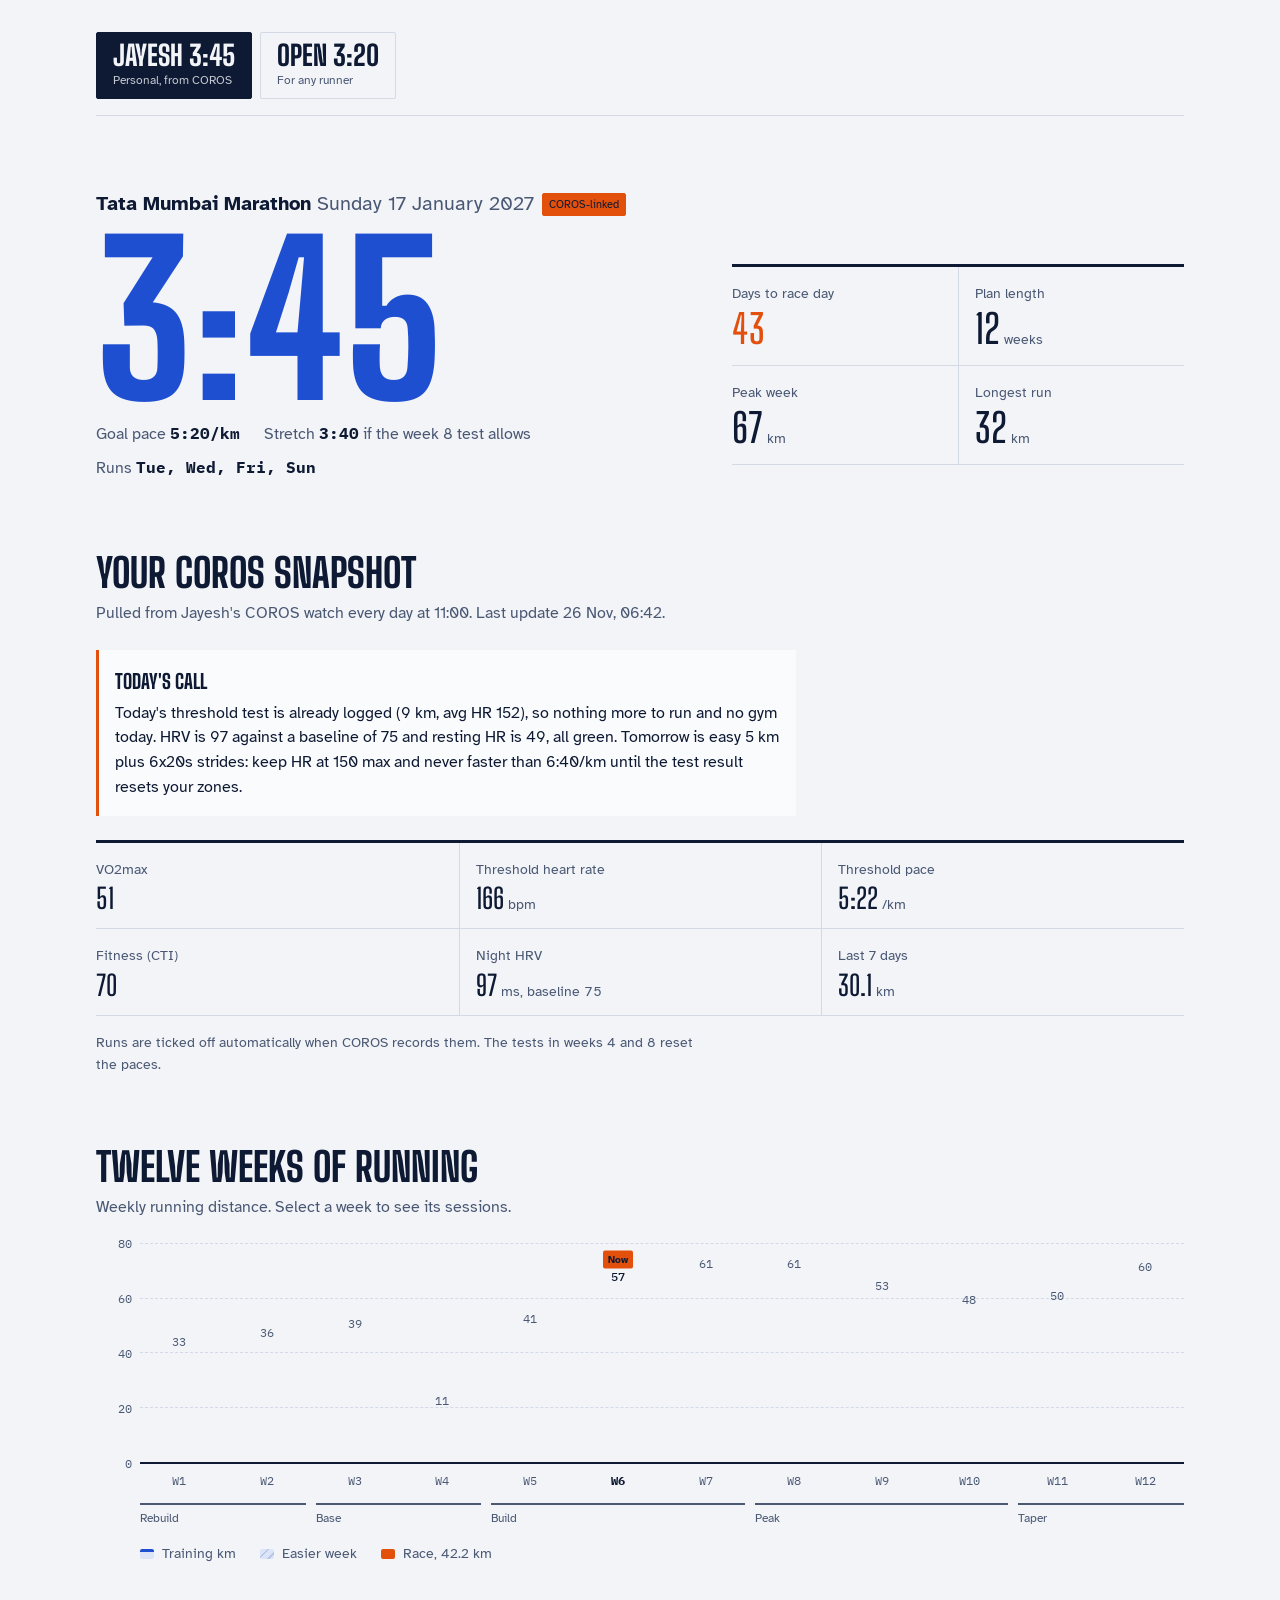
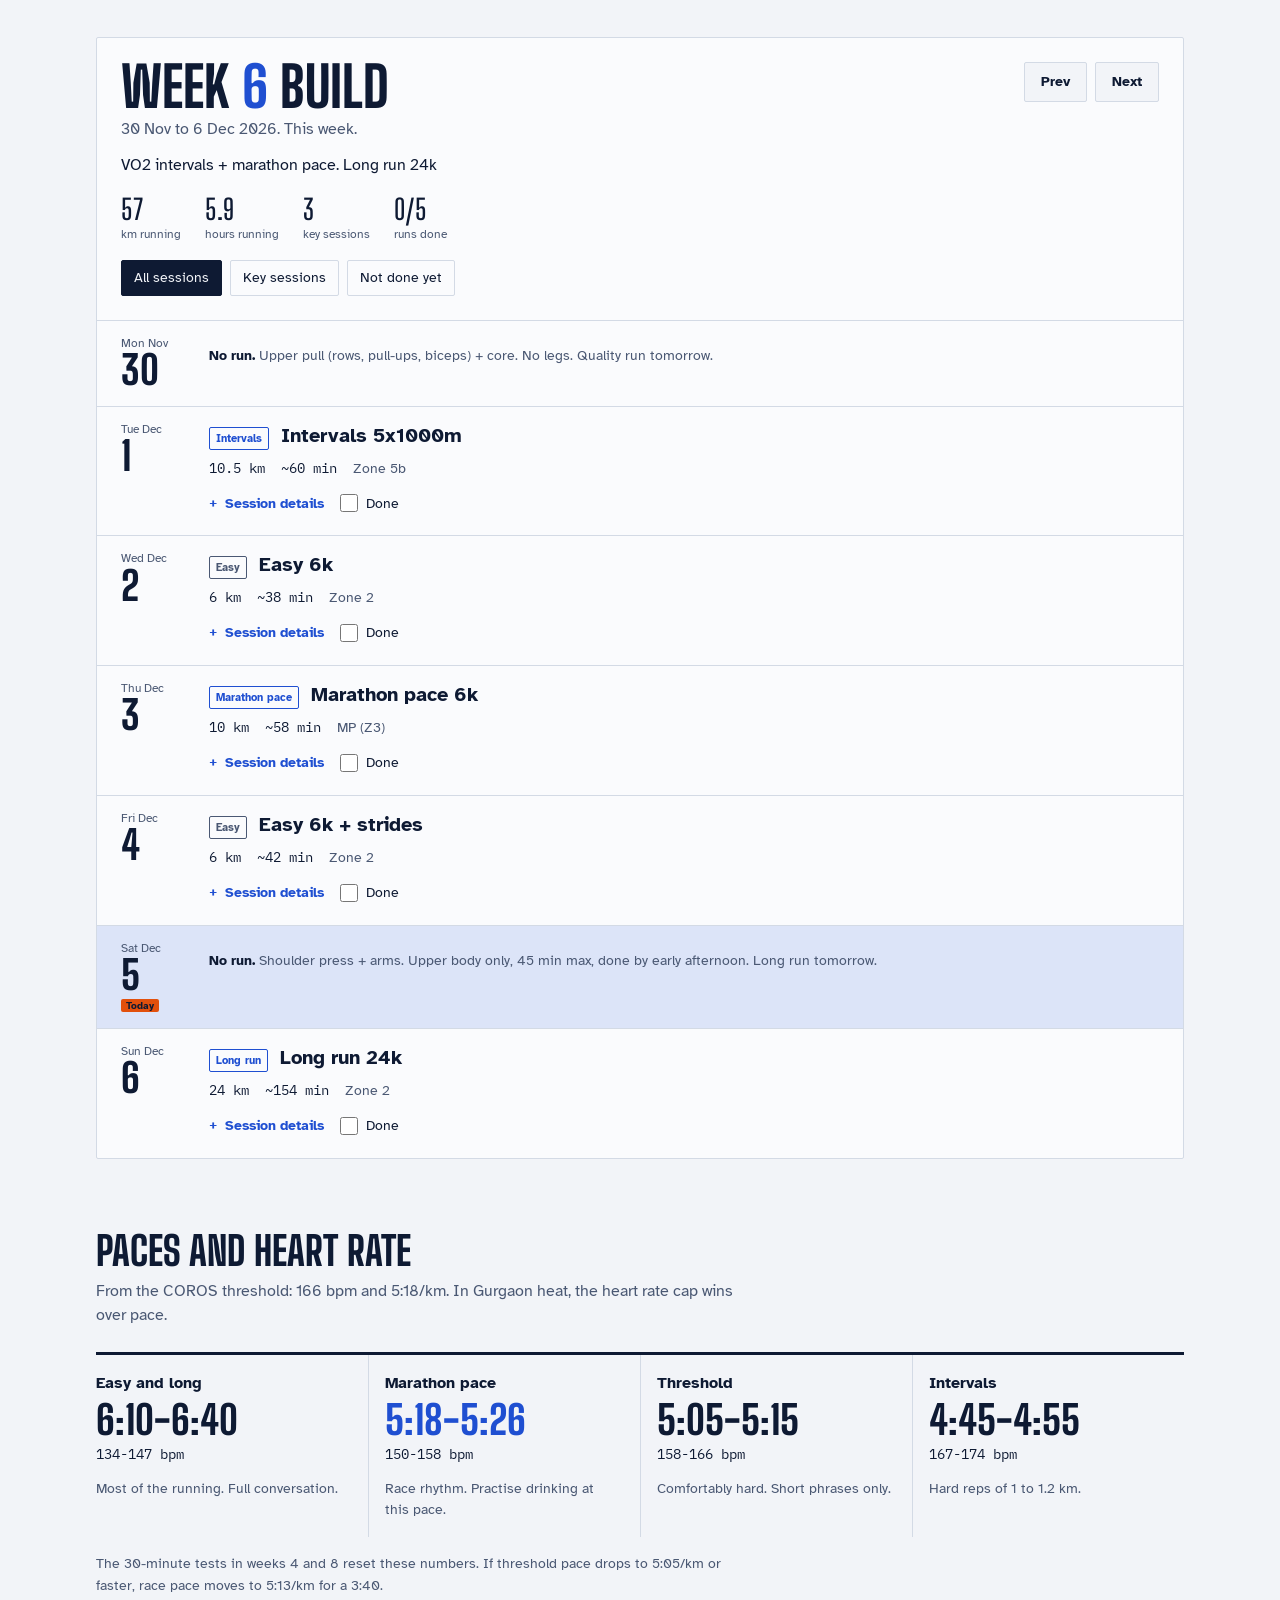
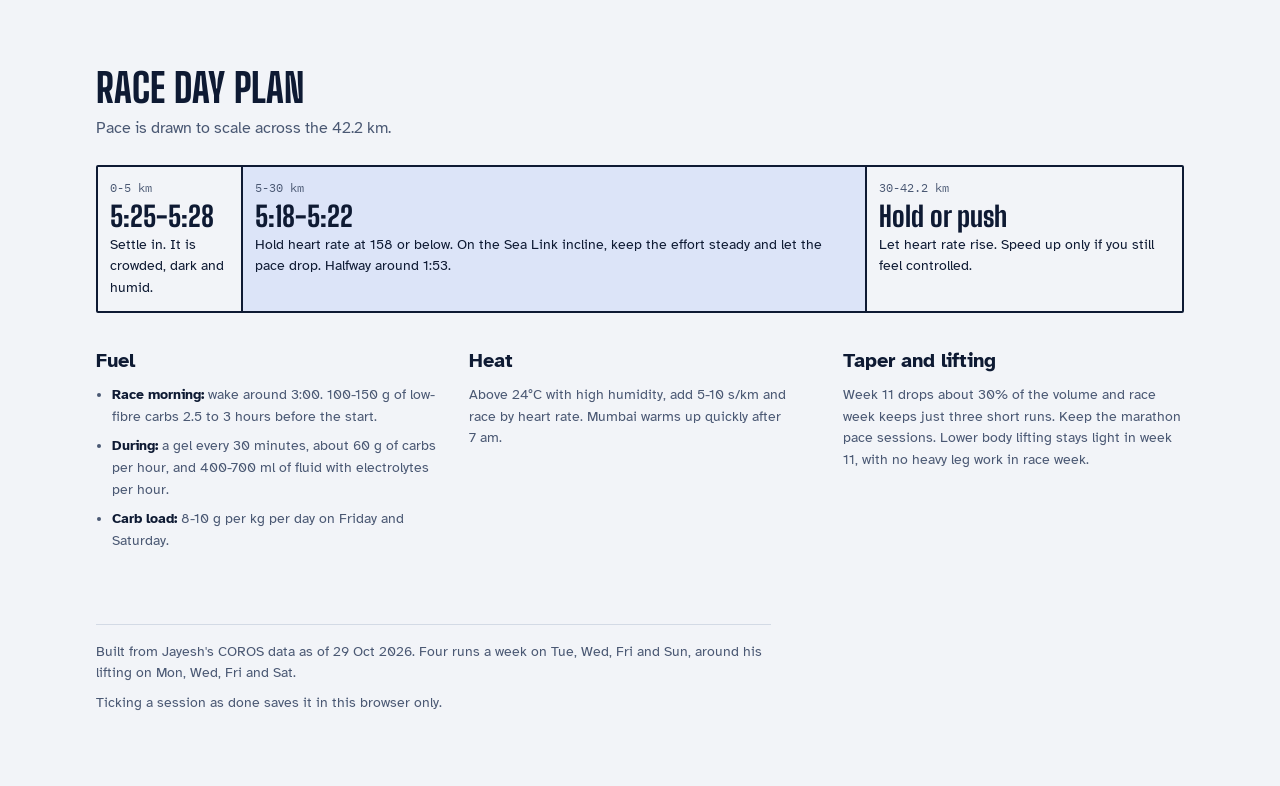
==== commit 3018c8ed: "Test result 26 Nov, easy band 6:45-7:15/HR 150, retest 15 Dec, quality bail-out rule" ====
--- a/web/index.html
+++ b/web/index.html
@@ -388,7 +388,7 @@
   <footer id="foot"></footer>
 </div>
 
-<script id="plan-jayesh" type="application/json">{"version":"1.0","meta":{"id":"tmm-2027","athlete":"Jayesh","event":"Tata Mumbai Marathon 2027","eventDate":"2027-01-17","planStartDate":"2026-10-26","planEndDate":"2027-01-17","createdAt":"2026-10-29T00:00:00Z","updatedAt":"2026-11-23T00:00:00Z","totalWeeks":12,"generatedBy":"Claude Coach (coros-coach)"},"preferences":{"swim":"meters","bike":"kilometers","run":"kilometers","firstDayOfWeek":"monday"},"assessment":{"foundation":{"raceHistory":["Leh/Ladakh marathon Sep 2026 (42.5 km, 6:01, altitude)","Gurgaon triathlon Oct 2026"],"peakTrainingLoad":9,"foundationLevel":"intermediate","yearsInSport":2},"currentForm":{"weeklyVolume":{"total":7,"run":1.5,"bike":1,"swim":0.7},"longestSessions":{"run":12.7,"bike":15},"consistency":3},"strengths":[{"sport":"run","evidence":"Marathon finished Sep 2026; 50-60 km weeks in Aug/Sep; VO2max 54"},{"sport":"strength","evidence":"4-5 lifting sessions/wk consistently"}],"limiters":[{"sport":"run","evidence":"Last 3 wks only 12-16 km/wk; LT pace 5:18/km is slower than sub-3:30 MP (4:58)"}],"constraints":["5 runs/wk from wk 4: Tue quality, Wed easy, Thu MP or progression (alternating), Fri easy + strides, Sun long","Gym from wk 5: Mon upper pull + core, Tue legs after the quality run (the only lower-body session; no barbell squats or deadlifts until after the race: split squats/step-ups, single-leg RDL, heavy calf raises, Nordics/hamstring curls, RPE 7), Wed bench/push, Fri optional light single-leg work, Sat shoulders + arms. Legs drop to 2 light sets in wk 8, 9 and 11; none in race week","Gym limits: 4 sessions a week, 60 min max each; Saturday 45 min upper body, done by early afternoon; no gym on a morning with HRV under 60 or resting HR 7+ above normal","Long runs capped at 28 km / about 3 hours: 8-week average was 25 km/wk, and every long run so far was run 7-16 bpm over the cap","Plan only changes on red flags: HRV <60 two mornings running, RHR 7+ above baseline, pain, illness","Illness 14-16 Nov (fever): wk 3 long run missed, wk 4 rest + easy return","Trip 27 Dec - 3 Jan: key sessions only, no gym (Tue intervals, Thu MP, Sun 3 Jan 24k w/ 10k MP). Long runs: 24k (6 Dec), 28k w/ 4k MP (13 Dec), 32k w/ 10k MP (20 Dec), 24k (Sat 26 Dec), 24k w/ 10k MP (3 Jan)","Pool access ending, no swim","Gurgaon heat/pollution: HR caps over pace","COROS LTHR 166 is stale (held 175 on 10 Nov). 24 Nov 30-min test (moved from 17 Nov, illness) sets real LTHR + LT pace; easy runs then pace band + HR ceiling","Non-negotiable: easy = easy, no unplanned runs, no skipped key sessions, run your session not your partner's, gels on every long run 18k+, pain = stop","Goal revised: sub-3:30 → 3:45 (stretch 3:40)"]},"zones":{"run":{"hr":{"lthr":166,"zones":[{"zone":1,"name":"Recovery","percentLow":0,"percentHigh":81,"hrLow":0,"hrHigh":134},{"zone":2,"name":"Aerobic","percentLow":81,"percentHigh":89,"hrLow":134,"hrHigh":148},{"zone":3,"name":"Tempo","percentLow":90,"percentHigh":93,"hrLow":149,"hrHigh":154},{"zone":4,"name":"Sub-threshold","percentLow":94,"percentHigh":99,"hrLow":156,"hrHigh":164},{"zone":5,"name":"Threshold (5a)","percentLow":100,"percentHigh":102,"hrLow":166,"hrHigh":169},{"zone":6,"name":"VO2max (5b)","percentLow":103,"percentHigh":106,"hrLow":171,"hrHigh":176}]},"pace":{"thresholdPace":"5:18/km","easy":"interim: HR ≤150, never faster than 6:40/km; reset by 24 Nov test (pace band + HR cap 88% new LTHR)","marathon":"5:18-5:26/km","threshold":"5:05-5:15/km","interval":"4:45-4:55/km"}}},"phases":[{"name":"Rebuild","startWeek":1,"endWeek":2,"focus":"Restore 5 runs/wk after 3 low weeks","weeklyHoursRange":{"low":2.5,"high":4},"keyWorkouts":["Long run 14-16k"],"physiologicalGoals":["Re-establish frequency","Tendon/joint re-loading"]},{"name":"Base","startWeek":3,"endWeek":4,"focus":"Aerobic volume, then illness recovery","weeklyHoursRange":{"low":2,"high":4.5},"keyWorkouts":["Progression 7k","Easy return runs"],"physiologicalGoals":["Raise LT pace","Aerobic base"]},{"name":"Build","startWeek":5,"endWeek":7,"focus":"LT test, then marathon-specific: MP volume, intervals, long-run fuelling","weeklyHoursRange":{"low":4.5,"high":6.5},"keyWorkouts":["30-min LT test 24 Nov","MP 6k","Long 16-24k"],"physiologicalGoals":["MP economy","Glycogen sparing","Gut training"]},{"name":"Peak","startWeek":8,"endWeek":10,"focus":"Highest volume + race simulation before the trip, then trip down week","weeklyHoursRange":{"low":3.5,"high":7},"keyWorkouts":["32k w/ 10k MP (20 Dec)","MP 8k","24k w/ 10k MP (3 Jan)"],"physiologicalGoals":["Fatigue resistance at MP"]},{"name":"Taper","startWeek":11,"endWeek":12,"focus":"Shed fatigue, keep sharpness","weeklyHoursRange":{"low":3,"high":5},"keyWorkouts":["MP 8k","MP sharpener"],"physiologicalGoals":["Supercompensation"]}],"weeks":[{"weekNumber":1,"startDate":"2026-10-26","endDate":"2026-11-01","phase":"Rebuild","focus":"Restart on four runs a week. HRV is a little below baseline, so keep it easy","targetHours":3.7,"isRecoveryWeek":false,"days":[{"date":"2026-10-26","dayOfWeek":"Monday","workouts":[{"id":"w1-mon","sport":"rest","type":"rest","name":"No run, strength","description":"Done: strength.","completed":false}]},{"date":"2026-10-27","dayOfWeek":"Tuesday","workouts":[{"id":"w1-tue","sport":"run","type":"endurance","name":"Done: 6.5k incl 1k reps","description":"endurance","durationMinutes":46,"distanceMeters":6600,"primaryZone":"mixed","humanReadable":"Already completed (Oct 27).","completed":true}]},{"date":"2026-10-28","dayOfWeek":"Wednesday","workouts":[{"id":"w1-wed","sport":"run","type":"endurance","name":"Done: 6k easy","description":"endurance","durationMinutes":48,"distanceMeters":6100,"primaryZone":"Zone 2","humanReadable":"Already completed (Oct 28).","completed":true}]},{"date":"2026-10-29","dayOfWeek":"Thursday","workouts":[{"id":"w1-thu","sport":"rest","type":"rest","name":"No run, strength","description":"Full rest, no gym.","completed":false}]},{"date":"2026-10-30","dayOfWeek":"Friday","workouts":[{"id":"w1-fri","sport":"run","type":"endurance","name":"Easy 6k","description":"Aerobic volume. Conversational.","durationMinutes":38,"distanceMeters":6000,"primaryZone":"Zone 2","humanReadable":"6 km easy. HR 150 max (interim until 24 Nov test; old LTHR 166 likely stale). If 150 forces you slower than 7:00/km, run 6:40-6:55/km instead. NEVER faster than 6:40/km","completed":false}]},{"date":"2026-10-31","dayOfWeek":"Saturday","workouts":[{"id":"w1-sat","sport":"rest","type":"rest","name":"No run, strength","description":"Shoulder press + arms. Upper body only, long run tomorrow.","completed":false}]},{"date":"2026-11-01","dayOfWeek":"Sunday","workouts":[{"id":"w1-sun","sport":"run","type":"long","name":"Long run 14k","description":"Key session. Builds endurance + fuelling practice.","durationMinutes":90,"distanceMeters":14000,"primaryZone":"Zone 2","humanReadable":"14 km total. Easy. HR 150 max (interim until 24 Nov test; old LTHR 166 likely stale). If 150 forces you slower than 7:00/km, run 6:40-6:55/km instead. NEVER faster than 6:40/km","completed":false}]}],"summary":{"totalHours":3.7,"bySport":{"run":{"sessions":4,"hours":3.7,"km":32.7}}}},{"weekNumber":2,"startDate":"2026-11-02","endDate":"2026-11-08","phase":"Rebuild","focus":"Four runs a week, first light quality","targetHours":3.8,"isRecoveryWeek":false,"days":[{"date":"2026-11-02","dayOfWeek":"Monday","workouts":[{"id":"w2-mon","sport":"rest","type":"rest","name":"No run, strength","description":"Deadlift + pull day. No run. Cap deadlift at RPE 7-8, quality run tomorrow.","completed":false}]},{"date":"2026-11-03","dayOfWeek":"Tuesday","workouts":[{"id":"w2-tue","sport":"run","type":"vo2max","name":"Fartlek 8x200m","description":"Key quality session. Full 2 km warm-up + 2 km cool-down easy.","durationMinutes":42,"distanceMeters":6800,"primaryZone":"Zone 2 + 5b","humanReadable":"2 km easy WU\n8x(200 m brisk @ 4:45-4:55/km, about 1 min / 150 m easy jog)\n2 km easy CD","completed":false}]},{"date":"2026-11-04","dayOfWeek":"Wednesday","workouts":[{"id":"w2-wed","sport":"run","type":"endurance","name":"Easy 6k","description":"Aerobic volume. Conversational.","durationMinutes":38,"distanceMeters":6000,"primaryZone":"Zone 2","humanReadable":"6 km easy. HR 150 max (interim until 24 Nov test; old LTHR 166 likely stale). If 150 forces you slower than 7:00/km, run 6:40-6:55/km instead. NEVER faster than 6:40/km","completed":false}]},{"date":"2026-11-05","dayOfWeek":"Thursday","workouts":[{"id":"w2-thu","sport":"rest","type":"rest","name":"No run, strength","description":"Full rest, no gym.","completed":false}]},{"date":"2026-11-06","dayOfWeek":"Friday","workouts":[{"id":"w2-fri","sport":"run","type":"tempo","name":"Marathon pace 3k","description":"Key quality session. Full 2 km warm-up + 2 km cool-down easy.","durationMinutes":42,"distanceMeters":7000,"primaryZone":"MP (Z3)","humanReadable":"2 km easy WU\n3 km @ MP, 5:18-5:26/km, HR 150-158 bpm. Smooth, not forced; practise drinking on the move\n2 km easy CD","completed":false}]},{"date":"2026-11-07","dayOfWeek":"Saturday","workouts":[{"id":"w2-sat","sport":"rest","type":"rest","name":"No run, strength","description":"Shoulder press + arms. Upper body only, long run tomorrow.","completed":false}]},{"date":"2026-11-08","dayOfWeek":"Sunday","workouts":[{"id":"w2-sun","sport":"run","type":"long","name":"Long run 16k","description":"Key session. Builds endurance + fuelling practice.","durationMinutes":103,"distanceMeters":16000,"primaryZone":"Zone 2","humanReadable":"16 km total. Easy. HR 150 max (interim until 24 Nov test; old LTHR 166 likely stale). If 150 forces you slower than 7:00/km, run 6:40-6:55/km instead. NEVER faster than 6:40/km","completed":false}]}],"summary":{"totalHours":3.8,"bySport":{"run":{"sessions":4,"hours":3.8,"km":35.8}}}},{"weekNumber":3,"startDate":"2026-11-09","endDate":"2026-11-15","phase":"Base","focus":"Progression done Tue. Rest of the week easy so Sunday's 18k is truly aerobic","targetHours":4.3,"isRecoveryWeek":false,"days":[{"date":"2026-11-09","dayOfWeek":"Monday","workouts":[{"id":"w3-mon","sport":"rest","type":"rest","name":"No run, strength","description":"Deadlift + pull day. No run. Cap deadlift at RPE 7-8, quality run tomorrow.","completed":false}]},{"date":"2026-11-10","dayOfWeek":"Tuesday","workouts":[{"id":"w3-tue","sport":"run","type":"endurance","name":"Done: progression 7k with partner","description":"tempo","durationMinutes":47,"distanceMeters":7000,"primaryZone":"Z2 → T","humanReadable":"Done (Nov 10). Finished 5:29/km at HR 175, harder than intended. Counts as this week's quality session.","completed":true}]},{"date":"2026-11-11","dayOfWeek":"Wednesday","workouts":[{"id":"w3-wed","sport":"rest","type":"rest","name":"No run, strength","description":"Bench + push day. No run.","completed":false}]},{"date":"2026-11-12","dayOfWeek":"Thursday","workouts":[{"id":"w3-thu","sport":"run","type":"endurance","name":"Easy 7k","description":"Aerobic volume. Conversational.","durationMinutes":45,"distanceMeters":7000,"primaryZone":"Zone 2","humanReadable":"7 km easy. HR 150 max (interim until 24 Nov test; old LTHR 166 likely stale). If 150 forces you slower than 7:00/km, run 6:40-6:55/km instead. NEVER faster than 6:40/km","completed":false}]},{"date":"2026-11-13","dayOfWeek":"Friday","workouts":[{"id":"w3-fri","sport":"run","type":"endurance","name":"Easy 7k + strides","description":"Aerobic volume. Conversational.","durationMinutes":48,"distanceMeters":7000,"primaryZone":"Zone 2","humanReadable":"7 km easy. HR 150 max (interim until 24 Nov test; old LTHR 166 likely stale). If 150 forces you slower than 7:00/km, run 6:40-6:55/km instead. NEVER faster than 6:40/km\nThen 6x20s strides (fast, relaxed, ~4:30/km) w/ 40s walk","completed":false}]},{"date":"2026-11-14","dayOfWeek":"Saturday","workouts":[{"id":"w3-sat","sport":"rest","type":"rest","name":"No run, strength","description":"Shoulder press + arms. Upper body only, long run tomorrow.","completed":false}]},{"date":"2026-11-15","dayOfWeek":"Sunday","workouts":[{"id":"w3-sun","sport":"run","type":"long","name":"Long run 18k","description":"Key session. Builds endurance + fuelling practice.","durationMinutes":116,"distanceMeters":18000,"primaryZone":"Zone 2","humanReadable":"18 km total. Easy. Long-run rule (wk 3 only, until 17 Nov test): HR avg 150-156, hard ceiling 160 on hills/late. Pace 6:30-6:50/km, NEVER faster than 6:30. First 3 km HR <=150 as warm-up, then settle into the band. HR past 160 = slow down\nFuel: gel/~30g carbs every 30-35 min from 40 min in + 400-600 ml fluid/h w/ electrolytes (rehearse race-day fuel)","completed":false}]}],"summary":{"totalHours":4.3,"bySport":{"run":{"sessions":4,"hours":4.3,"km":39.0}}}},{"weekNumber":4,"startDate":"2026-11-16","endDate":"2026-11-22","phase":"Base","focus":"Sick week (fever 14-15 Nov). Rest, then three short easy runs. Threshold test moved to 24 Nov","targetHours":1.2,"isRecoveryWeek":true,"days":[{"date":"2026-11-16","dayOfWeek":"Monday","workouts":[{"id":"w4-mon","sport":"rest","type":"rest","name":"No run, sick","description":"Sick. Full rest, no gym.","completed":false}]},{"date":"2026-11-17","dayOfWeek":"Tuesday","workouts":[{"id":"w4-tue","sport":"rest","type":"rest","name":"No run, sick","description":"Sick. Full rest, no gym. Threshold test moved to Tue 24 Nov.","completed":false}]},{"date":"2026-11-18","dayOfWeek":"Wednesday","workouts":[{"id":"w4-wed","sport":"rest","type":"rest","name":"No run, sick","description":"Rest. 20-30 min walk if the aches are gone.","completed":false}]},{"date":"2026-11-19","dayOfWeek":"Thursday","workouts":[{"id":"w4-thu","sport":"rest","type":"rest","name":"No run, sick","description":"Still sick (fever). No run.","completed":false}]},{"date":"2026-11-20","dayOfWeek":"Friday","workouts":[{"id":"w4-fri","sport":"rest","type":"rest","name":"No run, rest","description":"Felt fine in the morning. Rest, no gym. Fever-free 24h without paracetamol = cleared to run Saturday.","completed":false}]},{"date":"2026-11-21","dayOfWeek":"Saturday","workouts":[{"id":"w4-sat","sport":"run","type":"endurance","name":"Easy 4k","description":"Aerobic volume. Conversational.","durationMinutes":26,"distanceMeters":4000,"primaryZone":"Zone 2","humanReadable":"4 km easy. Return from illness: HR 145 max, 6:50/km or slower. Fever, aches, chest tightness or dizziness = stop and walk home\nFirst run back. Watch shows 6k: stop at 4k. If fever or aches are back, skip and try Sunday.","completed":false}]},{"date":"2026-11-22","dayOfWeek":"Sunday","workouts":[{"id":"w4-sun","sport":"run","type":"endurance","name":"Easy 7k","description":"Aerobic volume. Conversational.","durationMinutes":45,"distanceMeters":7000,"primaryZone":"Zone 2","humanReadable":"7 km easy. Return from illness: HR 145 max, 6:50/km or slower. Fever, aches, chest tightness or dizziness = stop and walk home\nOnly if Saturday felt normal. Watch shows 10k: stop at 7k. If Saturday felt off, rest.","completed":false}]}],"summary":{"totalHours":1.2,"bySport":{"run":{"sessions":2,"hours":1.2,"km":11.0}}}},{"weekNumber":5,"startDate":"2026-11-23","endDate":"2026-11-29","phase":"Build","focus":"Back to five runs. Threshold test Thu (moved from Tue), everything else easy. Long run 16k","targetHours":4.7,"isRecoveryWeek":false,"days":[{"date":"2026-11-23","dayOfWeek":"Monday","workouts":[{"id":"w5-mon","sport":"rest","type":"rest","name":"No run, strength","description":"Upper pull + core at about 70% load. First full gym day back. No legs.","completed":false}]},{"date":"2026-11-24","dayOfWeek":"Tuesday","workouts":[{"id":"w5-tue","sport":"run","type":"endurance","name":"Easy 7k","description":"Aerobic volume. Conversational.","durationMinutes":45,"distanceMeters":7000,"primaryZone":"Zone 2","humanReadable":"7 km easy. HR cap = 88% of NEW LTHR from 24 Nov test (150 until reset) + pace band set from new LT pace. Run in the band; HR over cap = slow down. NEVER faster than the band\nSwapped with Thursday: too soon after illness to test. Run the 'Easy 7k' your watch shows for Thursday.\nGym (PM): legs, the only lower-body session this week, 35-40 min. No barbell squats or deadlifts. Split squats or step-ups 3x6-8 per leg, single-leg RDL 3x8 per leg, heavy calf raises 3x10 straight-knee + 2x12 bent-knee, Nordics or hamstring curls 2x6-8, side plank 2x30s. RPE 7, 2-3 reps left on every set. Start light this week, RPE 6","completed":false}]},{"date":"2026-11-25","dayOfWeek":"Wednesday","workouts":[{"id":"w5-wed","sport":"run","type":"endurance","name":"Easy 4k","description":"Aerobic volume. Conversational.","durationMinutes":26,"distanceMeters":4000,"primaryZone":"Zone 2","humanReadable":"4 km easy. HR cap = 88% of NEW LTHR from 24 Nov test (150 until reset) + pace band set from new LT pace. Run in the band; HR over cap = slow down. NEVER faster than the band\nGym: bench + push.","completed":false}]},{"date":"2026-11-26","dayOfWeek":"Thursday","workouts":[{"id":"w5-thu","sport":"run","type":"test","name":"30-min threshold test","description":"Key quality session. Full 2 km warm-up + 2 km cool-down easy.","durationMinutes":70,"distanceMeters":9000,"primaryZone":"Test","humanReadable":"2 km easy WU + 4 strides\n30 min solo all-out-but-even (flat route, early AM)\nRecord: avg pace + avg HR of LAST 20 min = new LT pace / LTHR → I re-set MP\n2 km easy CD\nMoved from Tue (illness). Run the 'threshold test' your watch shows for Tuesday. Test only if morning HRV is 60+ and resting HR within 5 of normal; otherwise easy 7k and test Tue 1 Dec.","completed":false}]},{"date":"2026-11-27","dayOfWeek":"Friday","workouts":[{"id":"w5-fri","sport":"run","type":"endurance","name":"Easy 5k + strides","description":"Aerobic volume. Conversational.","durationMinutes":35,"distanceMeters":5000,"primaryZone":"Zone 2","humanReadable":"5 km easy. HR cap = 88% of NEW LTHR from 24 Nov test (150 until reset) + pace band set from new LT pace. Run in the band; HR over cap = slow down. NEVER faster than the band\nThen 6x20s strides (fast, relaxed, ~4:30/km) w/ 40s walk\nGym (optional, 20-25 min): single-leg RDL, step-ups, calves, core. No barbell on your back.","completed":false}]},{"date":"2026-11-28","dayOfWeek":"Saturday","workouts":[{"id":"w5-sat","sport":"rest","type":"rest","name":"No run, strength","description":"Shoulder press + arms. Upper body only, 45 min max, done by early afternoon. Long run tomorrow.","completed":false}]},{"date":"2026-11-29","dayOfWeek":"Sunday","workouts":[{"id":"w5-sun","sport":"run","type":"long","name":"Long run 16k","description":"Key session. Builds endurance + fuelling practice.","durationMinutes":103,"distanceMeters":16000,"primaryZone":"Zone 2","humanReadable":"16 km total. Easy. HR cap = 88% of NEW LTHR from 24 Nov test (150 until reset) + pace band set from new LT pace. Run in the band; HR over cap = slow down. NEVER faster than the band\nFirst long run to be run at the prescribed effort. HR over the cap = slow down or walk, do not push through.","completed":false}]}],"summary":{"totalHours":4.7,"bySport":{"run":{"sessions":5,"hours":4.7,"km":41.0}}}},{"weekNumber":6,"startDate":"2026-11-30","endDate":"2026-12-06","phase":"Build","focus":"VO2 intervals + marathon pace. Long run 24k","targetHours":5.9,"isRecoveryWeek":false,"days":[{"date":"2026-11-30","dayOfWeek":"Monday","workouts":[{"id":"w6-mon","sport":"rest","type":"rest","name":"No run, strength","description":"Upper pull (rows, pull-ups, biceps) + core. No legs. Quality run tomorrow.","completed":false}]},{"date":"2026-12-01","dayOfWeek":"Tuesday","workouts":[{"id":"w6-tue","sport":"run","type":"vo2max","name":"Intervals 5x1000m","description":"Key quality session. Full 2 km warm-up + 2 km cool-down easy.","durationMinutes":60,"distanceMeters":10500,"primaryZone":"Zone 5b","humanReadable":"2 km easy WU + 4 strides\n5x1000 m @ 4:45-4:55/km (HR 167-174 bpm by end of rep), 2 min easy jog between\n2 km easy CD\nGym (PM): legs, the only lower-body session this week, 35-40 min. No barbell squats or deadlifts. Split squats or step-ups 3x6-8 per leg, single-leg RDL 3x8 per leg, heavy calf raises 3x10 straight-knee + 2x12 bent-knee, Nordics or hamstring curls 2x6-8, side plank 2x30s. RPE 7, 2-3 reps left on every set","completed":false}]},{"date":"2026-12-02","dayOfWeek":"Wednesday","workouts":[{"id":"w6-wed","sport":"run","type":"endurance","name":"Easy 6k","description":"Aerobic volume. Conversational.","durationMinutes":38,"distanceMeters":6000,"primaryZone":"Zone 2","humanReadable":"6 km easy. HR cap = 88% of NEW LTHR from 24 Nov test (150 until reset) + pace band set from new LT pace. Run in the band; HR over cap = slow down. NEVER faster than the band\nGym: bench + push.","completed":false}]},{"date":"2026-12-03","dayOfWeek":"Thursday","workouts":[{"id":"w6-thu","sport":"run","type":"tempo","name":"Marathon pace 6k","description":"Key quality session. Full 2 km warm-up + 2 km cool-down easy.","durationMinutes":58,"distanceMeters":10000,"primaryZone":"MP (Z3)","humanReadable":"2 km easy WU\n6 km @ MP, 5:18-5:26/km, HR 150-158 bpm. Smooth, not forced; practise drinking on the move\n2 km easy CD","completed":false}]},{"date":"2026-12-04","dayOfWeek":"Friday","workouts":[{"id":"w6-fri","sport":"run","type":"endurance","name":"Easy 6k + strides","description":"Aerobic volume. Conversational.","durationMinutes":42,"distanceMeters":6000,"primaryZone":"Zone 2","humanReadable":"6 km easy. HR cap = 88% of NEW LTHR from 24 Nov test (150 until reset) + pace band set from new LT pace. Run in the band; HR over cap = slow down. NEVER faster than the band\nThen 6x20s strides (fast, relaxed, ~4:30/km) w/ 40s walk\nGym (optional, 20-25 min): single-leg RDL, step-ups, calves, core. No barbell on your back.","completed":false}]},{"date":"2026-12-05","dayOfWeek":"Saturday","workouts":[{"id":"w6-sat","sport":"rest","type":"rest","name":"No run, strength","description":"Shoulder press + arms. Upper body only, 45 min max, done by early afternoon. Long run tomorrow.","completed":false}]},{"date":"2026-12-06","dayOfWeek":"Sunday","workouts":[{"id":"w6-sun","sport":"run","type":"long","name":"Long run 24k","description":"Key session. Builds endurance + fuelling practice.","durationMinutes":154,"distanceMeters":24000,"primaryZone":"Zone 2","humanReadable":"24 km total. Easy. HR cap = 88% of NEW LTHR from 24 Nov test (150 until reset) + pace band set from new LT pace. Run in the band; HR over cap = slow down. NEVER faster than the band\nFuel: gel/~30g carbs every 30-35 min from 40 min in + 400-600 ml fluid/h w/ electrolytes (rehearse race-day fuel)\nEasy the whole way. Exact race fuel from 40 min.","completed":false}]}],"summary":{"totalHours":5.9,"bySport":{"run":{"sessions":5,"hours":5.9,"km":56.5}}}},{"weekNumber":7,"startDate":"2026-12-07","endDate":"2026-12-13","phase":"Build","focus":"Longer threshold + progression. Long run 28k","targetHours":6.3,"isRecoveryWeek":false,"days":[{"date":"2026-12-07","dayOfWeek":"Monday","workouts":[{"id":"w7-mon","sport":"rest","type":"rest","name":"No run, strength","description":"Upper pull (rows, pull-ups, biceps) + core. No legs. Quality run tomorrow.","completed":false}]},{"date":"2026-12-08","dayOfWeek":"Tuesday","workouts":[{"id":"w7-tue","sport":"run","type":"threshold","name":"Threshold 4x1.6km","description":"Key quality session. Full 2 km warm-up + 2 km cool-down easy.","durationMinutes":63,"distanceMeters":11300,"primaryZone":"Zone 4-5a","humanReadable":"2 km easy WU + 4 strides\n4x1.6 km @ T 5:05-5:15/km (HR 158-166 bpm), 90s easy jog between\n2 km easy CD\nGym (PM): legs, the only lower-body session this week, 35-40 min. No barbell squats or deadlifts. Split squats or step-ups 3x6-8 per leg, single-leg RDL 3x8 per leg, heavy calf raises 3x10 straight-knee + 2x12 bent-knee, Nordics or hamstring curls 2x6-8, side plank 2x30s. RPE 7, 2-3 reps left on every set","completed":false}]},{"date":"2026-12-09","dayOfWeek":"Wednesday","workouts":[{"id":"w7-wed","sport":"run","type":"endurance","name":"Easy 6k","description":"Aerobic volume. Conversational.","durationMinutes":38,"distanceMeters":6000,"primaryZone":"Zone 2","humanReadable":"6 km easy. HR cap = 88% of NEW LTHR from 24 Nov test (150 until reset) + pace band set from new LT pace. Run in the band; HR over cap = slow down. NEVER faster than the band\nGym: bench + push.","completed":false}]},{"date":"2026-12-10","dayOfWeek":"Thursday","workouts":[{"id":"w7-thu","sport":"run","type":"tempo","name":"Progression 10k","description":"Key session (replaces the MP session this week). Finish at marathon pace, not faster.","durationMinutes":60,"distanceMeters":10000,"primaryZone":"Z2 → MP","humanReadable":"4 km easy (cap per new LTHR, never faster than easy band)\n2 km steady @ 5:45-5:55/km (HR ≤155)\n3 km @ MP 5:18-5:26/km (HR ≤162). NEVER faster than 5:18, even if your partner pushes\n1 km easy CD","completed":false}]},{"date":"2026-12-11","dayOfWeek":"Friday","workouts":[{"id":"w7-fri","sport":"run","type":"endurance","name":"Easy 6k + strides","description":"Aerobic volume. Conversational.","durationMinutes":42,"distanceMeters":6000,"primaryZone":"Zone 2","humanReadable":"6 km easy. HR cap = 88% of NEW LTHR from 24 Nov test (150 until reset) + pace band set from new LT pace. Run in the band; HR over cap = slow down. NEVER faster than the band\nThen 6x20s strides (fast, relaxed, ~4:30/km) w/ 40s walk\nGym (optional, 20-25 min): single-leg RDL, step-ups, calves, core. No barbell on your back.","completed":false}]},{"date":"2026-12-12","dayOfWeek":"Saturday","workouts":[{"id":"w7-sat","sport":"rest","type":"rest","name":"No run, strength","description":"Shoulder press + arms. Upper body only, 45 min max, done by early afternoon. Long run tomorrow.","completed":false}]},{"date":"2026-12-13","dayOfWeek":"Sunday","workouts":[{"id":"w7-sun","sport":"run","type":"long","name":"Long run 28k w/ 4k MP","description":"Key session. Builds endurance + fuelling practice.","durationMinutes":175,"distanceMeters":28000,"primaryZone":"Zone 2 + MP","humanReadable":"28 km total. First 22 km easy (HR cap = 88% of NEW LTHR from 24 Nov test (150 until reset) + pace band set from new LT pace. Run in the band; HR over cap = slow down. NEVER faster than the band) → 4 km @ MP 5:18-5:26/km (by pace) → 2 km easy\nFuel: gel/~30g carbs every 30-35 min from 40 min in + 400-600 ml fluid/h w/ electrolytes (rehearse race-day fuel)\nFull race kit and breakfast rehearsal (wake 3:30, run 5:15). Last 4 km before the cool-down at MP.","completed":false}]}],"summary":{"totalHours":6.3,"bySport":{"run":{"sessions":5,"hours":6.3,"km":61.3}}}},{"weekNumber":8,"startDate":"2026-12-14","endDate":"2026-12-20","phase":"Peak","focus":"Biggest week, before the trip. 32k with 10k at marathon pace","targetHours":6.6,"isRecoveryWeek":false,"days":[{"date":"2026-12-14","dayOfWeek":"Monday","workouts":[{"id":"w8-mon","sport":"rest","type":"rest","name":"No run, strength","description":"Upper pull (rows, pull-ups, biceps) + core. No legs. Quality run tomorrow.","completed":false}]},{"date":"2026-12-15","dayOfWeek":"Tuesday","workouts":[{"id":"w8-tue","sport":"run","type":"threshold","name":"Threshold 3x2.5km","description":"Key quality session. Full 2 km warm-up + 2 km cool-down easy.","durationMinutes":68,"distanceMeters":12100,"primaryZone":"Zone 4-5a","humanReadable":"2 km easy WU + 4 strides\n3x2.5 km @ T 5:05-5:15/km (HR 158-166 bpm), 120s easy jog between\n2 km easy CD\nGym (PM): legs, light, 25-30 min. Split squats or step-ups 2x6-8 per leg, single-leg RDL 2x8 per leg, heavy calf raises 2x10 straight-knee + 2x12 bent-knee, Nordics or hamstring curls 2x6-8, side plank 2x30s, all at RPE 6. No barbell squats or deadlifts","completed":false}]},{"date":"2026-12-16","dayOfWeek":"Wednesday","workouts":[{"id":"w8-wed","sport":"run","type":"endurance","name":"Easy 6k","description":"Aerobic volume. Conversational.","durationMinutes":38,"distanceMeters":6000,"primaryZone":"Zone 2","humanReadable":"6 km easy. HR cap = 88% of NEW LTHR from 24 Nov test (150 until reset) + pace band set from new LT pace. Run in the band; HR over cap = slow down. NEVER faster than the band\nGym: bench + push.","completed":false}]},{"date":"2026-12-17","dayOfWeek":"Thursday","workouts":[{"id":"w8-thu","sport":"run","type":"endurance","name":"Easy 8k","description":"Aerobic volume. Conversational.","durationMinutes":51,"distanceMeters":8000,"primaryZone":"Zone 2","humanReadable":"8 km easy. HR cap = 88% of NEW LTHR from 24 Nov test (150 until reset) + pace band set from new LT pace. Run in the band; HR over cap = slow down. NEVER faster than the band","completed":false}]},{"date":"2026-12-18","dayOfWeek":"Friday","workouts":[{"id":"w8-fri","sport":"run","type":"endurance","name":"Easy 6k + strides","description":"Aerobic volume. Conversational.","durationMinutes":42,"distanceMeters":6000,"primaryZone":"Zone 2","humanReadable":"6 km easy. HR cap = 88% of NEW LTHR from 24 Nov test (150 until reset) + pace band set from new LT pace. Run in the band; HR over cap = slow down. NEVER faster than the band\nThen 6x20s strides (fast, relaxed, ~4:30/km) w/ 40s walk\nGym: no leg work today.","completed":false}]},{"date":"2026-12-19","dayOfWeek":"Saturday","workouts":[{"id":"w8-sat","sport":"rest","type":"rest","name":"No run, strength","description":"Shoulder press + arms, light, 45 min max, done by early afternoon. Long run tomorrow.","completed":false}]},{"date":"2026-12-20","dayOfWeek":"Sunday","workouts":[{"id":"w8-sun","sport":"run","type":"long","name":"Long run 32k w/ 10k MP","description":"Key session. Builds endurance + fuelling practice.","durationMinutes":195,"distanceMeters":32000,"primaryZone":"Zone 2 + MP","humanReadable":"32 km total. First 20 km easy (HR cap = 88% of NEW LTHR from 24 Nov test (150 until reset) + pace band set from new LT pace. Run in the band; HR over cap = slow down. NEVER faster than the band) → 10 km @ MP 5:18-5:26/km (by pace) → 2 km easy\nFuel: gel/~30g carbs every 30-35 min from 40 min in + 400-600 ml fluid/h w/ electrolytes (rehearse race-day fuel)\nThe key run of the block. Start 5:15 am. MP block at 5:18-5:26, not faster. Gel every 30 min. Last year's 30k runs were run without a pace plan; this one has one, so follow it.","completed":false}]}],"summary":{"totalHours":6.6,"bySport":{"run":{"sessions":5,"hours":6.6,"km":64.1}}}},{"weekNumber":9,"startDate":"2026-12-21","endDate":"2026-12-27","phase":"Peak","focus":"Recover from the 32k, one MP session, 24k on Saturday before the trip","targetHours":5.6,"isRecoveryWeek":false,"days":[{"date":"2026-12-21","dayOfWeek":"Monday","workouts":[{"id":"w9-mon","sport":"rest","type":"rest","name":"No run, strength","description":"Upper pull (rows, pull-ups, biceps) + core. No legs. Quality run tomorrow.","completed":false}]},{"date":"2026-12-22","dayOfWeek":"Tuesday","workouts":[{"id":"w9-tue","sport":"run","type":"endurance","name":"Easy 6k","description":"Aerobic volume. Conversational.","durationMinutes":38,"distanceMeters":6000,"primaryZone":"Zone 2","humanReadable":"6 km easy. HR cap = 88% of NEW LTHR from 24 Nov test (150 until reset) + pace band set from new LT pace. Run in the band; HR over cap = slow down. NEVER faster than the band\nRecovery from Sunday's 32k. No quality before Thursday.\nGym (PM): legs, light, 25-30 min. Split squats or step-ups 2x6-8 per leg, single-leg RDL 2x8 per leg, heavy calf raises 2x10 straight-knee + 2x12 bent-knee, Nordics or hamstring curls 2x6-8, side plank 2x30s, all at RPE 6. No barbell squats or deadlifts","completed":false}]},{"date":"2026-12-23","dayOfWeek":"Wednesday","workouts":[{"id":"w9-wed","sport":"run","type":"endurance","name":"Easy 6k","description":"Aerobic volume. Conversational.","durationMinutes":38,"distanceMeters":6000,"primaryZone":"Zone 2","humanReadable":"6 km easy. HR cap = 88% of NEW LTHR from 24 Nov test (150 until reset) + pace band set from new LT pace. Run in the band; HR over cap = slow down. NEVER faster than the band\nGym: bench + push.","completed":false}]},{"date":"2026-12-24","dayOfWeek":"Thursday","workouts":[{"id":"w9-thu","sport":"run","type":"tempo","name":"Marathon pace 8k","description":"Key quality session. Full 2 km warm-up + 2 km cool-down easy.","durationMinutes":69,"distanceMeters":12000,"primaryZone":"MP (Z3)","humanReadable":"2 km easy WU\n8 km @ MP, 5:18-5:26/km, HR 150-158 bpm. Smooth, not forced; practise drinking on the move\n2 km easy CD","completed":false}]},{"date":"2026-12-25","dayOfWeek":"Friday","workouts":[{"id":"w9-fri","sport":"run","type":"endurance","name":"Easy 5k + strides","description":"Aerobic volume. Conversational.","durationMinutes":35,"distanceMeters":5000,"primaryZone":"Zone 2","humanReadable":"5 km easy. HR cap = 88% of NEW LTHR from 24 Nov test (150 until reset) + pace band set from new LT pace. Run in the band; HR over cap = slow down. NEVER faster than the band\nThen 6x20s strides (fast, relaxed, ~4:30/km) w/ 40s walk\nGym: no leg work today.","completed":false}]},{"date":"2026-12-26","dayOfWeek":"Saturday","workouts":[{"id":"w9-sat","sport":"run","type":"long","name":"Long run 24k","description":"Key session. Builds endurance + fuelling practice.","durationMinutes":154,"distanceMeters":24000,"primaryZone":"Zone 2","humanReadable":"24 km total. Easy. HR cap = 88% of NEW LTHR from 24 Nov test (150 until reset) + pace band set from new LT pace. Run in the band; HR over cap = slow down. NEVER faster than the band\nFuel: gel/~30g carbs every 30-35 min from 40 min in + 400-600 ml fluid/h w/ electrolytes (rehearse race-day fuel)\nSat 26 Dec, before you leave. Easy by the cap the whole way.\nGym: none today.","completed":false}]},{"date":"2026-12-27","dayOfWeek":"Sunday","workouts":[{"id":"w9-sun","sport":"rest","type":"rest","name":"No run, trip","description":"Trip starts. Travel day.","completed":false}]}],"summary":{"totalHours":5.6,"bySport":{"run":{"sessions":5,"hours":5.6,"km":53.0}}}},{"weekNumber":10,"startDate":"2026-12-28","endDate":"2027-01-03","phase":"Peak","focus":"Trip (27 Dec to 3 Jan): key sessions only, no gym. Intervals Tue, MP Thu, 24k race rehearsal Sun 3 Jan","targetHours":4.7,"isRecoveryWeek":false,"days":[{"date":"2026-12-28","dayOfWeek":"Monday","workouts":[{"id":"w10-mon","sport":"rest","type":"rest","name":"No run, trip","description":"Trip. No run, no gym.","completed":false}]},{"date":"2026-12-29","dayOfWeek":"Tuesday","workouts":[{"id":"w10-tue","sport":"run","type":"vo2max","name":"Intervals 6x1000m","description":"Key quality session. Full 2 km warm-up + 2 km cool-down easy.","durationMinutes":67,"distanceMeters":11800,"primaryZone":"Zone 5b","humanReadable":"2 km easy WU + 4 strides\n6x1000 m @ 4:45-4:55/km (HR 167-174 bpm by end of rep), 2 min easy jog between\n2 km easy CD","completed":false}]},{"date":"2026-12-30","dayOfWeek":"Wednesday","workouts":[{"id":"w10-wed","sport":"rest","type":"rest","name":"No run, trip","description":"Trip. No run, no gym.","completed":false}]},{"date":"2026-12-31","dayOfWeek":"Thursday","workouts":[{"id":"w10-thu","sport":"run","type":"tempo","name":"Marathon pace 8k","description":"Key quality session. Full 2 km warm-up + 2 km cool-down easy.","durationMinutes":69,"distanceMeters":12000,"primaryZone":"MP (Z3)","humanReadable":"2 km easy WU\n8 km @ MP, 5:18-5:26/km, HR 150-158 bpm. Smooth, not forced; practise drinking on the move\n2 km easy CD","completed":false}]},{"date":"2027-01-01","dayOfWeek":"Friday","workouts":[{"id":"w10-fri","sport":"rest","type":"rest","name":"No run, trip","description":"Trip. No run, no gym.","completed":false}]},{"date":"2027-01-02","dayOfWeek":"Saturday","workouts":[{"id":"w10-sat","sport":"rest","type":"rest","name":"No run, trip","description":"Trip. No run, no gym. Long run tomorrow.","completed":false}]},{"date":"2027-01-03","dayOfWeek":"Sunday","workouts":[{"id":"w10-sun","sport":"run","type":"long","name":"Long run 24k w/ 10k MP","description":"Key session. Builds endurance + fuelling practice.","durationMinutes":144,"distanceMeters":24000,"primaryZone":"Zone 2 + MP","humanReadable":"24 km total. First 12 km easy (HR cap = 88% of NEW LTHR from 24 Nov test (150 until reset) + pace band set from new LT pace. Run in the band; HR over cap = slow down. NEVER faster than the band) → 10 km @ MP 5:18-5:26/km (by pace) → 2 km easy\nFuel: gel/~30g carbs every 30-35 min from 40 min in + 400-600 ml fluid/h w/ electrolytes (rehearse race-day fuel)\nSun 3 Jan, or Mon 4 Jan if you travel on the 3rd. Final race rehearsal, exact race fuel and kit. Nothing longer after this. If you get home late on the 4th, cut to 20k but keep the 10k MP.","completed":false}]}],"summary":{"totalHours":4.7,"bySport":{"run":{"sessions":3,"hours":4.7,"km":47.8}}}},{"weekNumber":11,"startDate":"2027-01-04","endDate":"2027-01-10","phase":"Taper","focus":"Back from the trip. Volume down, intensity stays. One light leg session Tue","targetHours":5.0,"isRecoveryWeek":false,"days":[{"date":"2027-01-04","dayOfWeek":"Monday","workouts":[{"id":"w11-mon","sport":"rest","type":"rest","name":"No run, strength","description":"Upper pull + core, light. No legs. Rest if you ran the long run today.","completed":false}]},{"date":"2027-01-05","dayOfWeek":"Tuesday","workouts":[{"id":"w11-tue","sport":"run","type":"threshold","name":"Threshold 3x2km","description":"Key quality session. Full 2 km warm-up + 2 km cool-down easy.","durationMinutes":61,"distanceMeters":10600,"primaryZone":"Zone 4-5a","humanReadable":"2 km easy WU + 4 strides\n3x2 km @ T 5:05-5:15/km (HR 158-166 bpm), 120s easy jog between\n2 km easy CD\nGym (PM): legs, light, 25-30 min. Split squats or step-ups 2x6-8 per leg, single-leg RDL 2x8 per leg, heavy calf raises 2x10 straight-knee + 2x12 bent-knee, Nordics or hamstring curls 2x6-8, side plank 2x30s, all at RPE 5-6. No barbell squats or deadlifts","completed":false}]},{"date":"2027-01-06","dayOfWeek":"Wednesday","workouts":[{"id":"w11-wed","sport":"run","type":"endurance","name":"Easy 6k","description":"Aerobic volume. Conversational.","durationMinutes":38,"distanceMeters":6000,"primaryZone":"Zone 2","humanReadable":"6 km easy. HR cap = 88% of NEW LTHR from 24 Nov test (150 until reset) + pace band set from new LT pace. Run in the band; HR over cap = slow down. NEVER faster than the band\nGym: bench + push.","completed":false}]},{"date":"2027-01-07","dayOfWeek":"Thursday","workouts":[{"id":"w11-thu","sport":"run","type":"tempo","name":"Marathon pace 8k","description":"Key quality session. Full 2 km warm-up + 2 km cool-down easy.","durationMinutes":69,"distanceMeters":12000,"primaryZone":"MP (Z3)","humanReadable":"2 km easy WU\n8 km @ MP, 5:18-5:26/km, HR 150-158 bpm. Smooth, not forced; practise drinking on the move\n2 km easy CD","completed":false}]},{"date":"2027-01-08","dayOfWeek":"Friday","workouts":[{"id":"w11-fri","sport":"run","type":"endurance","name":"Easy 5k + strides","description":"Aerobic volume. Conversational.","durationMinutes":35,"distanceMeters":5000,"primaryZone":"Zone 2","humanReadable":"5 km easy. HR cap = 88% of NEW LTHR from 24 Nov test (150 until reset) + pace band set from new LT pace. Run in the band; HR over cap = slow down. NEVER faster than the band\nThen 6x20s strides (fast, relaxed, ~4:30/km) w/ 40s walk\nGym: no leg work today.","completed":false}]},{"date":"2027-01-09","dayOfWeek":"Saturday","workouts":[{"id":"w11-sat","sport":"rest","type":"rest","name":"No run, strength","description":"Shoulder press + arms. Upper body only, 45 min max, done by early afternoon. Long run tomorrow.","completed":false}]},{"date":"2027-01-10","dayOfWeek":"Sunday","workouts":[{"id":"w11-sun","sport":"run","type":"long","name":"Long run 16k w/ 5k MP","description":"Key session. Builds endurance + fuelling practice.","durationMinutes":97,"distanceMeters":16000,"primaryZone":"Zone 2 + MP","humanReadable":"16 km total. First 9 km easy (HR cap = 88% of NEW LTHR from 24 Nov test (150 until reset) + pace band set from new LT pace. Run in the band; HR over cap = slow down. NEVER faster than the band) → 5 km @ MP 5:18-5:26/km (by pace) → 2 km easy","completed":false}]}],"summary":{"totalHours":5.0,"bySport":{"run":{"sessions":5,"hours":5.0,"km":49.6}}}},{"weekNumber":12,"startDate":"2027-01-11","endDate":"2027-01-17","phase":"Race","focus":"Race week. No heavy lower-body lifting","targetHours":5.6,"isRecoveryWeek":false,"days":[{"date":"2027-01-11","dayOfWeek":"Monday","workouts":[{"id":"w12-mon","sport":"rest","type":"rest","name":"No run, strength","description":"Upper body only, light. No deadlift.","completed":false}]},{"date":"2027-01-12","dayOfWeek":"Tuesday","workouts":[{"id":"w12-tue","sport":"run","type":"tempo","name":"MP sharpener 3x1.6k","description":"Key quality session. Full 2 km warm-up + 2 km cool-down easy.","durationMinutes":52,"distanceMeters":9000,"primaryZone":"MP","humanReadable":"2 km easy WU\n3x1.6 km @ MP 5:18-5:26/km, 2 min jog between\n2 km easy CD\nGym: no lower-body lifting this week.","completed":false}]},{"date":"2027-01-13","dayOfWeek":"Wednesday","workouts":[{"id":"w12-wed","sport":"run","type":"endurance","name":"Easy 5k","description":"Aerobic volume. Conversational.","durationMinutes":32,"distanceMeters":5000,"primaryZone":"Zone 2","humanReadable":"5 km easy. HR cap = 88% of NEW LTHR from 24 Nov test (150 until reset) + pace band set from new LT pace. Run in the band; HR over cap = slow down. NEVER faster than the band\nGym: upper body light, or skip.","completed":false}]},{"date":"2027-01-14","dayOfWeek":"Thursday","workouts":[{"id":"w12-thu","sport":"run","type":"endurance","name":"Easy 4k + strides","description":"Aerobic volume. Conversational.","durationMinutes":29,"distanceMeters":4000,"primaryZone":"Zone 2","humanReadable":"4 km easy. HR cap = 88% of NEW LTHR from 24 Nov test (150 until reset) + pace band set from new LT pace. Run in the band; HR over cap = slow down. NEVER faster than the band\nThen 6x20s strides (fast, relaxed, ~4:30/km) w/ 40s walk","completed":false}]},{"date":"2027-01-15","dayOfWeek":"Friday","workouts":[{"id":"w12-fri","sport":"rest","type":"rest","name":"No run, strength","description":"Rest. No leg day. Carb loading starts (8-10 g per kg).","completed":false}]},{"date":"2027-01-16","dayOfWeek":"Saturday","workouts":[{"id":"w12-sat","sport":"rest","type":"rest","name":"No run, strength","description":"Rest or 15 min shakeout. Carb load, bib pickup, kit laid out, sleep early.","completed":false}]},{"date":"2027-01-17","dayOfWeek":"Sunday","workouts":[{"id":"w12-sun-race","sport":"run","type":"race","name":"TATA MUMBAI MARATHON","description":"Race day.","durationMinutes":225,"distanceMeters":42195,"primaryZone":"MP","humanReadable":"Goal 3:45 (5:20/km). Km 0-5: 5:25-5:28. Km 5-30: 5:18-5:22, HR 158 or below. Km 30+: hold or push if HR allows. Gel every 30 min.","completed":false}]}],"summary":{"totalHours":5.6,"bySport":{"run":{"sessions":4,"hours":5.6,"km":60.2}}}}],"raceStrategy":{"event":{"name":"Tata Mumbai Marathon","date":"2027-01-17","type":"marathon","distances":{"run":42.2}},"pacing":{"run":{"targetPace":"5:18-5:22/km (goal 3:45); 5:13/km only if the 24 Nov test gives LT pace ≤5:05/km and the MP blocks on 20 Dec feel controlled (3:40)","targetHR":"≤158 to km 30, then free","notes":"Km 0-5 at 5:25-5:28 (crowded, dark, humid). Don't chase pace on Bandra-Worli Sea Link incline, hold effort. Bank nothing. Expect late-race rise toward Peddar Road / Marine Drive and rising heat after ~7 am: if temp >24°C / very humid, add 5-10 s/km and race HR, not pace. Halfway target ~1:53."}},"nutrition":{"preRace":"Wake 3:00-3:15. 2.5-3 h before: 100-150 g carbs low-fibre (white bread/jam/banana/rice) + 500 ml fluid w/ electrolytes. Gel 15 min pre-start.","during":{"carbsPerHour":60,"fluidPerHour":"400-700 ml w/ electrolytes (humid, salt matters)","products":["Gel every 30 min (same brand as long runs)","Sip water/electrolyte at most stations"]},"notes":"Rehearse exact fuel on wk 7, 8, 9 long runs. Carb load Fri-Sat (8-10 g/kg/day). Nothing new on race day."},"taper":{"startDate":"2027-01-04","volumeReduction":35,"notes":"Wk 11 ~-30%, wk 12 ~-55% excl race. Keep MP touches. One light leg session wk 11 (Tue), none wk 12."}}}</script>
+<script id="plan-jayesh" type="application/json">{"version":"1.0","meta":{"id":"tmm-2027","athlete":"Jayesh","event":"Tata Mumbai Marathon 2027","eventDate":"2027-01-17","planStartDate":"2026-10-26","planEndDate":"2027-01-17","createdAt":"2026-10-29T00:00:00Z","updatedAt":"2026-11-26T00:00:00Z","totalWeeks":12,"generatedBy":"Claude Coach (coros-coach)"},"preferences":{"swim":"meters","bike":"kilometers","run":"kilometers","firstDayOfWeek":"monday"},"assessment":{"foundation":{"raceHistory":["Leh/Ladakh marathon Sep 2026 (42.5 km, 6:01, altitude)","Gurgaon triathlon Oct 2026"],"peakTrainingLoad":9,"foundationLevel":"intermediate","yearsInSport":2},"currentForm":{"weeklyVolume":{"total":7,"run":1.5,"bike":1,"swim":0.7},"longestSessions":{"run":12.7,"bike":15},"consistency":3},"strengths":[{"sport":"run","evidence":"Marathon finished Sep 2026; 50-60 km weeks in Aug/Sep; VO2max 54"},{"sport":"strength","evidence":"4-5 lifting sessions/wk consistently"}],"limiters":[{"sport":"run","evidence":"Last 3 wks only 12-16 km/wk; LT pace 5:18/km is slower than sub-3:30 MP (4:58)"}],"constraints":["5 runs/wk from wk 4: Tue quality, Wed easy, Thu MP or progression (alternating), Fri easy + strides, Sun long","Gym from wk 5: Mon upper pull + core, Tue legs after the quality run (the only lower-body session; no barbell squats or deadlifts until after the race: split squats/step-ups, single-leg RDL, heavy calf raises, Nordics/hamstring curls, RPE 7), Wed bench/push, Fri optional light single-leg work, Sat shoulders + arms. Legs drop to 2 light sets in wk 8, 9 and 11; none in race week","Gym limits: 4 sessions a week, 60 min max each; Saturday 45 min upper body, done by early afternoon; no gym on a morning with HRV under 60 or resting HR 7+ above normal","Long runs capped at 28 km / about 3 hours: 8-week average was 25 km/wk, and every long run so far was run 7-16 bpm over the cap","Plan only changes on red flags: HRV <60 two mornings running, RHR 7+ above baseline, pain, illness","Illness 14-16 Nov (fever): wk 3 long run missed, wk 4 rest + easy return","Trip 27 Dec - 3 Jan: key sessions only, no gym (Tue intervals, Thu MP, Sun 3 Jan 24k w/ 10k MP). Long runs: 24k (6 Dec), 28k w/ 4k MP (13 Dec), 32k w/ 10k MP (20 Dec), 24k (Sat 26 Dec), 24k w/ 10k MP (3 Jan)","Pool access ending, no swim","Gurgaon heat/pollution: HR caps over pace","COROS LTHR 166 is stale (held 175 on 10 Nov). 24 Nov 30-min test (moved from 17 Nov, illness) sets real LTHR + LT pace; easy runs then pace band + HR ceiling","Non-negotiable: easy = easy, no unplanned runs, no skipped key sessions, run your session not your partner's, gels on every long run 18k+, pain = stop","Goal revised: sub-3:30 → 3:45 (stretch 3:40)"]},"zones":{"run":{"hr":{"lthr":166,"zones":[{"zone":1,"name":"Recovery","percentLow":0,"percentHigh":81,"hrLow":0,"hrHigh":134},{"zone":2,"name":"Aerobic","percentLow":81,"percentHigh":89,"hrLow":134,"hrHigh":148},{"zone":3,"name":"Tempo","percentLow":90,"percentHigh":93,"hrLow":149,"hrHigh":154},{"zone":4,"name":"Sub-threshold","percentLow":94,"percentHigh":99,"hrLow":156,"hrHigh":164},{"zone":5,"name":"Threshold (5a)","percentLow":100,"percentHigh":102,"hrLow":166,"hrHigh":169},{"zone":6,"name":"VO2max (5b)","percentLow":103,"percentHigh":106,"hrLow":171,"hrHigh":176}]},"pace":{"thresholdPace":"5:18/km","easy":"interim: HR ≤150, never faster than 6:40/km; reset by 24 Nov test (pace band + HR cap 88% new LTHR)","marathon":"5:18-5:26/km","threshold":"5:05-5:15/km","interval":"4:45-4:55/km"}}},"phases":[{"name":"Rebuild","startWeek":1,"endWeek":2,"focus":"Restore 5 runs/wk after 3 low weeks","weeklyHoursRange":{"low":2.5,"high":4},"keyWorkouts":["Long run 14-16k"],"physiologicalGoals":["Re-establish frequency","Tendon/joint re-loading"]},{"name":"Base","startWeek":3,"endWeek":4,"focus":"Aerobic volume, then illness recovery","weeklyHoursRange":{"low":2,"high":4.5},"keyWorkouts":["Progression 7k","Easy return runs"],"physiologicalGoals":["Raise LT pace","Aerobic base"]},{"name":"Build","startWeek":5,"endWeek":7,"focus":"LT test, then marathon-specific: MP volume, intervals, long-run fuelling","weeklyHoursRange":{"low":4.5,"high":6.5},"keyWorkouts":["30-min LT test 24 Nov","MP 6k","Long 16-24k"],"physiologicalGoals":["MP economy","Glycogen sparing","Gut training"]},{"name":"Peak","startWeek":8,"endWeek":10,"focus":"Highest volume + race simulation before the trip, then trip down week","weeklyHoursRange":{"low":3.5,"high":7},"keyWorkouts":["32k w/ 10k MP (20 Dec)","MP 8k","24k w/ 10k MP (3 Jan)"],"physiologicalGoals":["Fatigue resistance at MP"]},{"name":"Taper","startWeek":11,"endWeek":12,"focus":"Shed fatigue, keep sharpness","weeklyHoursRange":{"low":3,"high":5},"keyWorkouts":["MP 8k","MP sharpener"],"physiologicalGoals":["Supercompensation"]}],"weeks":[{"weekNumber":1,"startDate":"2026-10-26","endDate":"2026-11-01","phase":"Rebuild","focus":"Restart on four runs a week. HRV is a little below baseline, so keep it easy","targetHours":3.7,"isRecoveryWeek":false,"days":[{"date":"2026-10-26","dayOfWeek":"Monday","workouts":[{"id":"w1-mon","sport":"rest","type":"rest","name":"No run, strength","description":"Done: strength.","completed":false}]},{"date":"2026-10-27","dayOfWeek":"Tuesday","workouts":[{"id":"w1-tue","sport":"run","type":"endurance","name":"Done: 6.5k incl 1k reps","description":"endurance","durationMinutes":46,"distanceMeters":6600,"primaryZone":"mixed","humanReadable":"Already completed (Oct 27).","completed":true}]},{"date":"2026-10-28","dayOfWeek":"Wednesday","workouts":[{"id":"w1-wed","sport":"run","type":"endurance","name":"Done: 6k easy","description":"endurance","durationMinutes":48,"distanceMeters":6100,"primaryZone":"Zone 2","humanReadable":"Already completed (Oct 28).","completed":true}]},{"date":"2026-10-29","dayOfWeek":"Thursday","workouts":[{"id":"w1-thu","sport":"rest","type":"rest","name":"No run, strength","description":"Full rest, no gym.","completed":false}]},{"date":"2026-10-30","dayOfWeek":"Friday","workouts":[{"id":"w1-fri","sport":"run","type":"endurance","name":"Easy 6k","description":"Aerobic volume. Conversational.","durationMinutes":38,"distanceMeters":6000,"primaryZone":"Zone 2","humanReadable":"6 km easy. HR 150 max (interim until 24 Nov test; old LTHR 166 likely stale). If 150 forces you slower than 7:00/km, run 6:40-6:55/km instead. NEVER faster than 6:40/km","completed":false}]},{"date":"2026-10-31","dayOfWeek":"Saturday","workouts":[{"id":"w1-sat","sport":"rest","type":"rest","name":"No run, strength","description":"Shoulder press + arms. Upper body only, long run tomorrow.","completed":false}]},{"date":"2026-11-01","dayOfWeek":"Sunday","workouts":[{"id":"w1-sun","sport":"run","type":"long","name":"Long run 14k","description":"Key session. Builds endurance + fuelling practice.","durationMinutes":90,"distanceMeters":14000,"primaryZone":"Zone 2","humanReadable":"14 km total. Easy. HR 150 max (interim until 24 Nov test; old LTHR 166 likely stale). If 150 forces you slower than 7:00/km, run 6:40-6:55/km instead. NEVER faster than 6:40/km","completed":false}]}],"summary":{"totalHours":3.7,"bySport":{"run":{"sessions":4,"hours":3.7,"km":32.7}}}},{"weekNumber":2,"startDate":"2026-11-02","endDate":"2026-11-08","phase":"Rebuild","focus":"Four runs a week, first light quality","targetHours":3.8,"isRecoveryWeek":false,"days":[{"date":"2026-11-02","dayOfWeek":"Monday","workouts":[{"id":"w2-mon","sport":"rest","type":"rest","name":"No run, strength","description":"Deadlift + pull day. No run. Cap deadlift at RPE 7-8, quality run tomorrow.","completed":false}]},{"date":"2026-11-03","dayOfWeek":"Tuesday","workouts":[{"id":"w2-tue","sport":"run","type":"vo2max","name":"Fartlek 8x200m","description":"Key quality session. Full 2 km warm-up + 2 km cool-down easy. Run the written pace. If you physically cannot hold it, stop the hard part and jog home easy; never grind reps at 175 bpm.","durationMinutes":42,"distanceMeters":6800,"primaryZone":"Zone 2 + 5b","humanReadable":"2 km easy WU\n8x(200 m brisk @ 4:45-4:55/km, about 1 min / 150 m easy jog)\n2 km easy CD","completed":false}]},{"date":"2026-11-04","dayOfWeek":"Wednesday","workouts":[{"id":"w2-wed","sport":"run","type":"endurance","name":"Easy 6k","description":"Aerobic volume. Conversational.","durationMinutes":38,"distanceMeters":6000,"primaryZone":"Zone 2","humanReadable":"6 km easy. HR 150 max (interim until 24 Nov test; old LTHR 166 likely stale). If 150 forces you slower than 7:00/km, run 6:40-6:55/km instead. NEVER faster than 6:40/km","completed":false}]},{"date":"2026-11-05","dayOfWeek":"Thursday","workouts":[{"id":"w2-thu","sport":"rest","type":"rest","name":"No run, strength","description":"Full rest, no gym.","completed":false}]},{"date":"2026-11-06","dayOfWeek":"Friday","workouts":[{"id":"w2-fri","sport":"run","type":"tempo","name":"Marathon pace 3k","description":"Key quality session. Full 2 km warm-up + 2 km cool-down easy. Run the written pace. If you physically cannot hold it, stop the hard part and jog home easy; never grind reps at 175 bpm.","durationMinutes":42,"distanceMeters":7000,"primaryZone":"MP (Z3)","humanReadable":"2 km easy WU\n3 km @ MP, 5:18-5:26/km, HR 150-158 bpm. Smooth, not forced; practise drinking on the move\n2 km easy CD","completed":false}]},{"date":"2026-11-07","dayOfWeek":"Saturday","workouts":[{"id":"w2-sat","sport":"rest","type":"rest","name":"No run, strength","description":"Shoulder press + arms. Upper body only, long run tomorrow.","completed":false}]},{"date":"2026-11-08","dayOfWeek":"Sunday","workouts":[{"id":"w2-sun","sport":"run","type":"long","name":"Long run 16k","description":"Key session. Builds endurance + fuelling practice.","durationMinutes":103,"distanceMeters":16000,"primaryZone":"Zone 2","humanReadable":"16 km total. Easy. HR 150 max (interim until 24 Nov test; old LTHR 166 likely stale). If 150 forces you slower than 7:00/km, run 6:40-6:55/km instead. NEVER faster than 6:40/km","completed":false}]}],"summary":{"totalHours":3.8,"bySport":{"run":{"sessions":4,"hours":3.8,"km":35.8}}}},{"weekNumber":3,"startDate":"2026-11-09","endDate":"2026-11-15","phase":"Base","focus":"Progression done Tue. Rest of the week easy so Sunday's 18k is truly aerobic","targetHours":4.3,"isRecoveryWeek":false,"days":[{"date":"2026-11-09","dayOfWeek":"Monday","workouts":[{"id":"w3-mon","sport":"rest","type":"rest","name":"No run, strength","description":"Deadlift + pull day. No run. Cap deadlift at RPE 7-8, quality run tomorrow.","completed":false}]},{"date":"2026-11-10","dayOfWeek":"Tuesday","workouts":[{"id":"w3-tue","sport":"run","type":"endurance","name":"Done: progression 7k with partner","description":"tempo","durationMinutes":47,"distanceMeters":7000,"primaryZone":"Z2 → T","humanReadable":"Done (Nov 10). Finished 5:29/km at HR 175, harder than intended. Counts as this week's quality session.","completed":true}]},{"date":"2026-11-11","dayOfWeek":"Wednesday","workouts":[{"id":"w3-wed","sport":"rest","type":"rest","name":"No run, strength","description":"Bench + push day. No run.","completed":false}]},{"date":"2026-11-12","dayOfWeek":"Thursday","workouts":[{"id":"w3-thu","sport":"run","type":"endurance","name":"Easy 7k","description":"Aerobic volume. Conversational.","durationMinutes":45,"distanceMeters":7000,"primaryZone":"Zone 2","humanReadable":"7 km easy. HR 150 max (interim until 24 Nov test; old LTHR 166 likely stale). If 150 forces you slower than 7:00/km, run 6:40-6:55/km instead. NEVER faster than 6:40/km","completed":false}]},{"date":"2026-11-13","dayOfWeek":"Friday","workouts":[{"id":"w3-fri","sport":"run","type":"endurance","name":"Easy 7k + strides","description":"Aerobic volume. Conversational.","durationMinutes":48,"distanceMeters":7000,"primaryZone":"Zone 2","humanReadable":"7 km easy. HR 150 max (interim until 24 Nov test; old LTHR 166 likely stale). If 150 forces you slower than 7:00/km, run 6:40-6:55/km instead. NEVER faster than 6:40/km\nThen 6x20s strides (fast, relaxed, ~4:30/km) w/ 40s walk","completed":false}]},{"date":"2026-11-14","dayOfWeek":"Saturday","workouts":[{"id":"w3-sat","sport":"rest","type":"rest","name":"No run, strength","description":"Shoulder press + arms. Upper body only, long run tomorrow.","completed":false}]},{"date":"2026-11-15","dayOfWeek":"Sunday","workouts":[{"id":"w3-sun","sport":"run","type":"long","name":"Long run 18k","description":"Key session. Builds endurance + fuelling practice.","durationMinutes":116,"distanceMeters":18000,"primaryZone":"Zone 2","humanReadable":"18 km total. Easy. Long-run rule (wk 3 only, until 17 Nov test): HR avg 150-156, hard ceiling 160 on hills/late. Pace 6:30-6:50/km, NEVER faster than 6:30. First 3 km HR <=150 as warm-up, then settle into the band. HR past 160 = slow down\nFuel: gel/~30g carbs every 30-35 min from 40 min in + 400-600 ml fluid/h w/ electrolytes (rehearse race-day fuel)","completed":false}]}],"summary":{"totalHours":4.3,"bySport":{"run":{"sessions":4,"hours":4.3,"km":39.0}}}},{"weekNumber":4,"startDate":"2026-11-16","endDate":"2026-11-22","phase":"Base","focus":"Sick week (fever 14-15 Nov). Rest, then three short easy runs. Threshold test moved to 24 Nov","targetHours":1.2,"isRecoveryWeek":true,"days":[{"date":"2026-11-16","dayOfWeek":"Monday","workouts":[{"id":"w4-mon","sport":"rest","type":"rest","name":"No run, sick","description":"Sick. Full rest, no gym.","completed":false}]},{"date":"2026-11-17","dayOfWeek":"Tuesday","workouts":[{"id":"w4-tue","sport":"rest","type":"rest","name":"No run, sick","description":"Sick. Full rest, no gym. Threshold test moved to Tue 24 Nov.","completed":false}]},{"date":"2026-11-18","dayOfWeek":"Wednesday","workouts":[{"id":"w4-wed","sport":"rest","type":"rest","name":"No run, sick","description":"Rest. 20-30 min walk if the aches are gone.","completed":false}]},{"date":"2026-11-19","dayOfWeek":"Thursday","workouts":[{"id":"w4-thu","sport":"rest","type":"rest","name":"No run, sick","description":"Still sick (fever). No run.","completed":false}]},{"date":"2026-11-20","dayOfWeek":"Friday","workouts":[{"id":"w4-fri","sport":"rest","type":"rest","name":"No run, rest","description":"Felt fine in the morning. Rest, no gym. Fever-free 24h without paracetamol = cleared to run Saturday.","completed":false}]},{"date":"2026-11-21","dayOfWeek":"Saturday","workouts":[{"id":"w4-sat","sport":"run","type":"endurance","name":"Easy 4k","description":"Aerobic volume. Conversational.","durationMinutes":26,"distanceMeters":4000,"primaryZone":"Zone 2","humanReadable":"4 km easy. Return from illness: HR 145 max, 6:50/km or slower. Fever, aches, chest tightness or dizziness = stop and walk home\nFirst run back. Watch shows 6k: stop at 4k. If fever or aches are back, skip and try Sunday.","completed":false}]},{"date":"2026-11-22","dayOfWeek":"Sunday","workouts":[{"id":"w4-sun","sport":"run","type":"endurance","name":"Easy 7k","description":"Aerobic volume. Conversational.","durationMinutes":45,"distanceMeters":7000,"primaryZone":"Zone 2","humanReadable":"7 km easy. Return from illness: HR 145 max, 6:50/km or slower. Fever, aches, chest tightness or dizziness = stop and walk home\nOnly if Saturday felt normal. Watch shows 10k: stop at 7k. If Saturday felt off, rest.","completed":false}]}],"summary":{"totalHours":1.2,"bySport":{"run":{"sessions":2,"hours":1.2,"km":11.0}}}},{"weekNumber":5,"startDate":"2026-11-23","endDate":"2026-11-29","phase":"Build","focus":"Back to five runs. Threshold test Thu (moved from Tue), everything else easy. Long run 16k","targetHours":4.5,"isRecoveryWeek":false,"days":[{"date":"2026-11-23","dayOfWeek":"Monday","workouts":[{"id":"w5-mon","sport":"rest","type":"rest","name":"No run, strength","description":"Upper pull + core at about 70% load. First full gym day back. No legs.","completed":false}]},{"date":"2026-11-24","dayOfWeek":"Tuesday","workouts":[{"id":"w5-tue","sport":"run","type":"endurance","name":"Easy 7k","description":"Aerobic volume. Conversational.","durationMinutes":45,"distanceMeters":7000,"primaryZone":"Zone 2","humanReadable":"7 km easy. HR 140-150 bpm, cap 150. Pace 6:45-7:15/km, NEVER faster than 6:45 even if HR is low. Heat makes you slower than 7:15 at 150 = fine, HR wins\nSwapped with Thursday: too soon after illness to test. Run the 'Easy 7k' your watch shows for Thursday.\nGym (PM): legs, the only lower-body session this week, 35-40 min. No barbell squats or deadlifts. Split squats or step-ups 3x6-8 per leg, single-leg RDL 3x8 per leg, heavy calf raises 3x10 straight-knee + 2x12 bent-knee, Nordics or hamstring curls 2x6-8, side plank 2x30s. RPE 7, 2-3 reps left on every set. Start light this week, RPE 6","completed":false}]},{"date":"2026-11-25","dayOfWeek":"Wednesday","workouts":[{"id":"w5-wed","sport":"run","type":"endurance","name":"Easy 4k","description":"Aerobic volume. Conversational.","durationMinutes":26,"distanceMeters":4000,"primaryZone":"Zone 2","humanReadable":"4 km easy. HR 140-150 bpm, cap 150. Pace 6:45-7:15/km, NEVER faster than 6:45 even if HR is low. Heat makes you slower than 7:15 at 150 = fine, HR wins\nGym: bench + push.","completed":false}]},{"date":"2026-11-26","dayOfWeek":"Thursday","workouts":[{"id":"w5-thu","sport":"run","type":"endurance","name":"Done: 30-min threshold test","description":"test","durationMinutes":60,"distanceMeters":9000,"primaryZone":"Test","humanReadable":"Done (26 Nov). 5.35 km in 30 min at 5:37/km, avg HR 159 (last 20 min ~5:39 at 160-162). Stopped 6 times: legs gave out, 10 days after the fever. Treated as a post-illness number, not real fitness. Retest Tue 15 Dec decides marathon pace.","completed":true}]},{"date":"2026-11-27","dayOfWeek":"Friday","workouts":[{"id":"w5-fri","sport":"run","type":"endurance","name":"Easy 5k + strides","description":"Aerobic volume. Conversational.","durationMinutes":35,"distanceMeters":5000,"primaryZone":"Zone 2","humanReadable":"5 km easy. HR 140-150 bpm, cap 150. Pace 6:45-7:15/km, NEVER faster than 6:45 even if HR is low. Heat makes you slower than 7:15 at 150 = fine, HR wins\nThen 6x20s strides (fast, relaxed, ~4:30/km) w/ 40s walk\nGym (optional, 20-25 min): single-leg RDL, step-ups, calves, core. No barbell on your back.","completed":false}]},{"date":"2026-11-28","dayOfWeek":"Saturday","workouts":[{"id":"w5-sat","sport":"rest","type":"rest","name":"No run, strength","description":"Shoulder press + arms. Upper body only, 45 min max, done by early afternoon. Long run tomorrow.","completed":false}]},{"date":"2026-11-29","dayOfWeek":"Sunday","workouts":[{"id":"w5-sun","sport":"run","type":"long","name":"Long run 16k","description":"Key session. Builds endurance + fuelling practice.","durationMinutes":103,"distanceMeters":16000,"primaryZone":"Zone 2","humanReadable":"16 km total. Easy. HR 140-150 bpm, cap 150. Pace 6:45-7:15/km, NEVER faster than 6:45 even if HR is low. Heat makes you slower than 7:15 at 150 = fine, HR wins\nFirst long run to be run at the prescribed effort. HR over the cap = slow down or walk, do not push through.","completed":false}]}],"summary":{"totalHours":4.5,"bySport":{"run":{"sessions":5,"hours":4.5,"km":41.0}}}},{"weekNumber":6,"startDate":"2026-11-30","endDate":"2026-12-06","phase":"Build","focus":"VO2 intervals + marathon pace. Long run 24k","targetHours":5.9,"isRecoveryWeek":false,"days":[{"date":"2026-11-30","dayOfWeek":"Monday","workouts":[{"id":"w6-mon","sport":"rest","type":"rest","name":"No run, strength","description":"Upper pull (rows, pull-ups, biceps) + core. No legs. Quality run tomorrow.","completed":false}]},{"date":"2026-12-01","dayOfWeek":"Tuesday","workouts":[{"id":"w6-tue","sport":"run","type":"vo2max","name":"Intervals 5x1000m","description":"Key quality session. Full 2 km warm-up + 2 km cool-down easy. Run the written pace. If you physically cannot hold it, stop the hard part and jog home easy; never grind reps at 175 bpm.","durationMinutes":60,"distanceMeters":10500,"primaryZone":"Zone 5b","humanReadable":"2 km easy WU + 4 strides\n5x1000 m @ 4:45-4:55/km (HR 167-174 bpm by end of rep), 2 min easy jog between\n2 km easy CD\nGym (PM): legs, the only lower-body session this week, 35-40 min. No barbell squats or deadlifts. Split squats or step-ups 3x6-8 per leg, single-leg RDL 3x8 per leg, heavy calf raises 3x10 straight-knee + 2x12 bent-knee, Nordics or hamstring curls 2x6-8, side plank 2x30s. RPE 7, 2-3 reps left on every set","completed":false}]},{"date":"2026-12-02","dayOfWeek":"Wednesday","workouts":[{"id":"w6-wed","sport":"run","type":"endurance","name":"Easy 6k","description":"Aerobic volume. Conversational.","durationMinutes":38,"distanceMeters":6000,"primaryZone":"Zone 2","humanReadable":"6 km easy. HR 140-150 bpm, cap 150. Pace 6:45-7:15/km, NEVER faster than 6:45 even if HR is low. Heat makes you slower than 7:15 at 150 = fine, HR wins\nGym: bench + push.","completed":false}]},{"date":"2026-12-03","dayOfWeek":"Thursday","workouts":[{"id":"w6-thu","sport":"run","type":"tempo","name":"Marathon pace 6k","description":"Key quality session. Full 2 km warm-up + 2 km cool-down easy. Run the written pace. If you physically cannot hold it, stop the hard part and jog home easy; never grind reps at 175 bpm.","durationMinutes":58,"distanceMeters":10000,"primaryZone":"MP (Z3)","humanReadable":"2 km easy WU\n6 km @ MP, 5:18-5:26/km, HR 150-158 bpm. Smooth, not forced; practise drinking on the move\n2 km easy CD","completed":false}]},{"date":"2026-12-04","dayOfWeek":"Friday","workouts":[{"id":"w6-fri","sport":"run","type":"endurance","name":"Easy 6k + strides","description":"Aerobic volume. Conversational.","durationMinutes":42,"distanceMeters":6000,"primaryZone":"Zone 2","humanReadable":"6 km easy. HR 140-150 bpm, cap 150. Pace 6:45-7:15/km, NEVER faster than 6:45 even if HR is low. Heat makes you slower than 7:15 at 150 = fine, HR wins\nThen 6x20s strides (fast, relaxed, ~4:30/km) w/ 40s walk\nGym (optional, 20-25 min): single-leg RDL, step-ups, calves, core. No barbell on your back.","completed":false}]},{"date":"2026-12-05","dayOfWeek":"Saturday","workouts":[{"id":"w6-sat","sport":"rest","type":"rest","name":"No run, strength","description":"Shoulder press + arms. Upper body only, 45 min max, done by early afternoon. Long run tomorrow.","completed":false}]},{"date":"2026-12-06","dayOfWeek":"Sunday","workouts":[{"id":"w6-sun","sport":"run","type":"long","name":"Long run 24k","description":"Key session. Builds endurance + fuelling practice.","durationMinutes":154,"distanceMeters":24000,"primaryZone":"Zone 2","humanReadable":"24 km total. Easy. HR 140-150 bpm, cap 150. Pace 6:45-7:15/km, NEVER faster than 6:45 even if HR is low. Heat makes you slower than 7:15 at 150 = fine, HR wins\nFuel: gel/~30g carbs every 30-35 min from 40 min in + 400-600 ml fluid/h w/ electrolytes (rehearse race-day fuel)\nEasy the whole way. Exact race fuel from 40 min.","completed":false}]}],"summary":{"totalHours":5.9,"bySport":{"run":{"sessions":5,"hours":5.9,"km":56.5}}}},{"weekNumber":7,"startDate":"2026-12-07","endDate":"2026-12-13","phase":"Build","focus":"Longer threshold + progression. Long run 28k","targetHours":6.3,"isRecoveryWeek":false,"days":[{"date":"2026-12-07","dayOfWeek":"Monday","workouts":[{"id":"w7-mon","sport":"rest","type":"rest","name":"No run, strength","description":"Upper pull (rows, pull-ups, biceps) + core. No legs. Quality run tomorrow.","completed":false}]},{"date":"2026-12-08","dayOfWeek":"Tuesday","workouts":[{"id":"w7-tue","sport":"run","type":"threshold","name":"Threshold 4x1.6km","description":"Key quality session. Full 2 km warm-up + 2 km cool-down easy. Run the written pace. If you physically cannot hold it, stop the hard part and jog home easy; never grind reps at 175 bpm.","durationMinutes":63,"distanceMeters":11300,"primaryZone":"Zone 4-5a","humanReadable":"2 km easy WU + 4 strides\n4x1.6 km @ T 5:05-5:15/km (HR 158-166 bpm), 90s easy jog between\n2 km easy CD\nGym (PM): legs, the only lower-body session this week, 35-40 min. No barbell squats or deadlifts. Split squats or step-ups 3x6-8 per leg, single-leg RDL 3x8 per leg, heavy calf raises 3x10 straight-knee + 2x12 bent-knee, Nordics or hamstring curls 2x6-8, side plank 2x30s. RPE 7, 2-3 reps left on every set","completed":false}]},{"date":"2026-12-09","dayOfWeek":"Wednesday","workouts":[{"id":"w7-wed","sport":"run","type":"endurance","name":"Easy 6k","description":"Aerobic volume. Conversational.","durationMinutes":38,"distanceMeters":6000,"primaryZone":"Zone 2","humanReadable":"6 km easy. HR 140-150 bpm, cap 150. Pace 6:45-7:15/km, NEVER faster than 6:45 even if HR is low. Heat makes you slower than 7:15 at 150 = fine, HR wins\nGym: bench + push.","completed":false}]},{"date":"2026-12-10","dayOfWeek":"Thursday","workouts":[{"id":"w7-thu","sport":"run","type":"tempo","name":"Progression 10k","description":"Key session (replaces the MP session this week). Finish at marathon pace, not faster.","durationMinutes":60,"distanceMeters":10000,"primaryZone":"Z2 → MP","humanReadable":"4 km easy (cap per new LTHR, never faster than easy band)\n2 km steady @ 5:45-5:55/km (HR ≤155)\n3 km @ MP 5:18-5:26/km (HR ≤162). NEVER faster than 5:18, even if your partner pushes\n1 km easy CD","completed":false}]},{"date":"2026-12-11","dayOfWeek":"Friday","workouts":[{"id":"w7-fri","sport":"run","type":"endurance","name":"Easy 6k + strides","description":"Aerobic volume. Conversational.","durationMinutes":42,"distanceMeters":6000,"primaryZone":"Zone 2","humanReadable":"6 km easy. HR 140-150 bpm, cap 150. Pace 6:45-7:15/km, NEVER faster than 6:45 even if HR is low. Heat makes you slower than 7:15 at 150 = fine, HR wins\nThen 6x20s strides (fast, relaxed, ~4:30/km) w/ 40s walk\nGym (optional, 20-25 min): single-leg RDL, step-ups, calves, core. No barbell on your back.","completed":false}]},{"date":"2026-12-12","dayOfWeek":"Saturday","workouts":[{"id":"w7-sat","sport":"rest","type":"rest","name":"No run, strength","description":"Shoulder press + arms. Upper body only, 45 min max, done by early afternoon. Long run tomorrow.","completed":false}]},{"date":"2026-12-13","dayOfWeek":"Sunday","workouts":[{"id":"w7-sun","sport":"run","type":"long","name":"Long run 28k w/ 4k MP","description":"Key session. Builds endurance + fuelling practice.","durationMinutes":175,"distanceMeters":28000,"primaryZone":"Zone 2 + MP","humanReadable":"28 km total. First 22 km easy (HR 140-150 bpm, cap 150. Pace 6:45-7:15/km, NEVER faster than 6:45 even if HR is low. Heat makes you slower than 7:15 at 150 = fine, HR wins) → 4 km @ MP 5:18-5:26/km (by pace) → 2 km easy\nFuel: gel/~30g carbs every 30-35 min from 40 min in + 400-600 ml fluid/h w/ electrolytes (rehearse race-day fuel)\nFull race kit and breakfast rehearsal (wake 3:30, run 5:15). Last 4 km before the cool-down at MP.","completed":false}]}],"summary":{"totalHours":6.3,"bySport":{"run":{"sessions":5,"hours":6.3,"km":61.3}}}},{"weekNumber":8,"startDate":"2026-12-14","endDate":"2026-12-20","phase":"Peak","focus":"Biggest week, before the trip. 32k with 10k at marathon pace","targetHours":6.6,"isRecoveryWeek":false,"days":[{"date":"2026-12-14","dayOfWeek":"Monday","workouts":[{"id":"w8-mon","sport":"rest","type":"rest","name":"No run, strength","description":"Upper pull (rows, pull-ups, biceps) + core. No legs. Quality run tomorrow.","completed":false}]},{"date":"2026-12-15","dayOfWeek":"Tuesday","workouts":[{"id":"w8-tue","sport":"run","type":"test","name":"30-min threshold test","description":"Key quality session. Full 2 km warm-up + 2 km cool-down easy. Run the written pace. If you physically cannot hold it, stop the hard part and jog home easy; never grind reps at 175 bpm.","durationMinutes":70,"distanceMeters":9000,"primaryZone":"Test","humanReadable":"2 km easy WU + 4 strides\n30 min solo all-out-but-even (flat route, early AM)\nRecord: avg pace + avg HR of LAST 20 min = new LT pace / LTHR → I re-set MP\n2 km easy CD\nRetest. No stops: pick a flat loop with no traffic lights. Last 20 min avg pace sets marathon pace: 5:15 or faster = MP 5:18-5:26 (3:45 on), about 5:30 = MP 5:30-5:35 (3:50-3:55).\nGym (PM): legs, light, 25-30 min. Split squats or step-ups 2x6-8 per leg, single-leg RDL 2x8 per leg, heavy calf raises 2x10 straight-knee + 2x12 bent-knee, Nordics or hamstring curls 2x6-8, side plank 2x30s, all at RPE 6. No barbell squats or deadlifts","completed":false}]},{"date":"2026-12-16","dayOfWeek":"Wednesday","workouts":[{"id":"w8-wed","sport":"run","type":"endurance","name":"Easy 6k","description":"Aerobic volume. Conversational.","durationMinutes":38,"distanceMeters":6000,"primaryZone":"Zone 2","humanReadable":"6 km easy. HR 140-150 bpm, cap 150. Pace 6:45-7:15/km, NEVER faster than 6:45 even if HR is low. Heat makes you slower than 7:15 at 150 = fine, HR wins\nGym: bench + push.","completed":false}]},{"date":"2026-12-17","dayOfWeek":"Thursday","workouts":[{"id":"w8-thu","sport":"run","type":"endurance","name":"Easy 8k","description":"Aerobic volume. Conversational.","durationMinutes":51,"distanceMeters":8000,"primaryZone":"Zone 2","humanReadable":"8 km easy. HR 140-150 bpm, cap 150. Pace 6:45-7:15/km, NEVER faster than 6:45 even if HR is low. Heat makes you slower than 7:15 at 150 = fine, HR wins","completed":false}]},{"date":"2026-12-18","dayOfWeek":"Friday","workouts":[{"id":"w8-fri","sport":"run","type":"endurance","name":"Easy 6k + strides","description":"Aerobic volume. Conversational.","durationMinutes":42,"distanceMeters":6000,"primaryZone":"Zone 2","humanReadable":"6 km easy. HR 140-150 bpm, cap 150. Pace 6:45-7:15/km, NEVER faster than 6:45 even if HR is low. Heat makes you slower than 7:15 at 150 = fine, HR wins\nThen 6x20s strides (fast, relaxed, ~4:30/km) w/ 40s walk\nGym: no leg work today.","completed":false}]},{"date":"2026-12-19","dayOfWeek":"Saturday","workouts":[{"id":"w8-sat","sport":"rest","type":"rest","name":"No run, strength","description":"Shoulder press + arms, light, 45 min max, done by early afternoon. Long run tomorrow.","completed":false}]},{"date":"2026-12-20","dayOfWeek":"Sunday","workouts":[{"id":"w8-sun","sport":"run","type":"long","name":"Long run 32k w/ 10k MP","description":"Key session. Builds endurance + fuelling practice.","durationMinutes":195,"distanceMeters":32000,"primaryZone":"Zone 2 + MP","humanReadable":"32 km total. First 20 km easy (HR 140-150 bpm, cap 150. Pace 6:45-7:15/km, NEVER faster than 6:45 even if HR is low. Heat makes you slower than 7:15 at 150 = fine, HR wins) → 10 km @ MP 5:18-5:26/km (by pace) → 2 km easy\nFuel: gel/~30g carbs every 30-35 min from 40 min in + 400-600 ml fluid/h w/ electrolytes (rehearse race-day fuel)\nThe key run of the block. Start 5:15 am. MP block at 5:18-5:26, not faster. Gel every 30 min. Last year's 30k runs were run without a pace plan; this one has one, so follow it.","completed":false}]}],"summary":{"totalHours":6.6,"bySport":{"run":{"sessions":5,"hours":6.6,"km":61.0}}}},{"weekNumber":9,"startDate":"2026-12-21","endDate":"2026-12-27","phase":"Peak","focus":"Recover from the 32k, one MP session, 24k on Saturday before the trip","targetHours":5.6,"isRecoveryWeek":false,"days":[{"date":"2026-12-21","dayOfWeek":"Monday","workouts":[{"id":"w9-mon","sport":"rest","type":"rest","name":"No run, strength","description":"Upper pull (rows, pull-ups, biceps) + core. No legs. Quality run tomorrow.","completed":false}]},{"date":"2026-12-22","dayOfWeek":"Tuesday","workouts":[{"id":"w9-tue","sport":"run","type":"endurance","name":"Easy 6k","description":"Aerobic volume. Conversational.","durationMinutes":38,"distanceMeters":6000,"primaryZone":"Zone 2","humanReadable":"6 km easy. HR 140-150 bpm, cap 150. Pace 6:45-7:15/km, NEVER faster than 6:45 even if HR is low. Heat makes you slower than 7:15 at 150 = fine, HR wins\nRecovery from Sunday's 32k. No quality before Thursday.\nGym (PM): legs, light, 25-30 min. Split squats or step-ups 2x6-8 per leg, single-leg RDL 2x8 per leg, heavy calf raises 2x10 straight-knee + 2x12 bent-knee, Nordics or hamstring curls 2x6-8, side plank 2x30s, all at RPE 6. No barbell squats or deadlifts","completed":false}]},{"date":"2026-12-23","dayOfWeek":"Wednesday","workouts":[{"id":"w9-wed","sport":"run","type":"endurance","name":"Easy 6k","description":"Aerobic volume. Conversational.","durationMinutes":38,"distanceMeters":6000,"primaryZone":"Zone 2","humanReadable":"6 km easy. HR 140-150 bpm, cap 150. Pace 6:45-7:15/km, NEVER faster than 6:45 even if HR is low. Heat makes you slower than 7:15 at 150 = fine, HR wins\nGym: bench + push.","completed":false}]},{"date":"2026-12-24","dayOfWeek":"Thursday","workouts":[{"id":"w9-thu","sport":"run","type":"tempo","name":"Marathon pace 8k","description":"Key quality session. Full 2 km warm-up + 2 km cool-down easy. Run the written pace. If you physically cannot hold it, stop the hard part and jog home easy; never grind reps at 175 bpm.","durationMinutes":69,"distanceMeters":12000,"primaryZone":"MP (Z3)","humanReadable":"2 km easy WU\n8 km @ MP, 5:18-5:26/km, HR 150-158 bpm. Smooth, not forced; practise drinking on the move\n2 km easy CD","completed":false}]},{"date":"2026-12-25","dayOfWeek":"Friday","workouts":[{"id":"w9-fri","sport":"run","type":"endurance","name":"Easy 5k + strides","description":"Aerobic volume. Conversational.","durationMinutes":35,"distanceMeters":5000,"primaryZone":"Zone 2","humanReadable":"5 km easy. HR 140-150 bpm, cap 150. Pace 6:45-7:15/km, NEVER faster than 6:45 even if HR is low. Heat makes you slower than 7:15 at 150 = fine, HR wins\nThen 6x20s strides (fast, relaxed, ~4:30/km) w/ 40s walk\nGym: no leg work today.","completed":false}]},{"date":"2026-12-26","dayOfWeek":"Saturday","workouts":[{"id":"w9-sat","sport":"run","type":"long","name":"Long run 24k","description":"Key session. Builds endurance + fuelling practice.","durationMinutes":154,"distanceMeters":24000,"primaryZone":"Zone 2","humanReadable":"24 km total. Easy. HR 140-150 bpm, cap 150. Pace 6:45-7:15/km, NEVER faster than 6:45 even if HR is low. Heat makes you slower than 7:15 at 150 = fine, HR wins\nFuel: gel/~30g carbs every 30-35 min from 40 min in + 400-600 ml fluid/h w/ electrolytes (rehearse race-day fuel)\nSat 26 Dec, before you leave. Easy by the cap the whole way.\nGym: none today.","completed":false}]},{"date":"2026-12-27","dayOfWeek":"Sunday","workouts":[{"id":"w9-sun","sport":"rest","type":"rest","name":"No run, trip","description":"Trip starts. Travel day.","completed":false}]}],"summary":{"totalHours":5.6,"bySport":{"run":{"sessions":5,"hours":5.6,"km":53.0}}}},{"weekNumber":10,"startDate":"2026-12-28","endDate":"2027-01-03","phase":"Peak","focus":"Trip (27 Dec to 3 Jan): key sessions only, no gym. Intervals Tue, MP Thu, 24k race rehearsal Sun 3 Jan","targetHours":4.7,"isRecoveryWeek":false,"days":[{"date":"2026-12-28","dayOfWeek":"Monday","workouts":[{"id":"w10-mon","sport":"rest","type":"rest","name":"No run, trip","description":"Trip. No run, no gym.","completed":false}]},{"date":"2026-12-29","dayOfWeek":"Tuesday","workouts":[{"id":"w10-tue","sport":"run","type":"vo2max","name":"Intervals 6x1000m","description":"Key quality session. Full 2 km warm-up + 2 km cool-down easy. Run the written pace. If you physically cannot hold it, stop the hard part and jog home easy; never grind reps at 175 bpm.","durationMinutes":67,"distanceMeters":11800,"primaryZone":"Zone 5b","humanReadable":"2 km easy WU + 4 strides\n6x1000 m @ 4:45-4:55/km (HR 167-174 bpm by end of rep), 2 min easy jog between\n2 km easy CD","completed":false}]},{"date":"2026-12-30","dayOfWeek":"Wednesday","workouts":[{"id":"w10-wed","sport":"rest","type":"rest","name":"No run, trip","description":"Trip. No run, no gym.","completed":false}]},{"date":"2026-12-31","dayOfWeek":"Thursday","workouts":[{"id":"w10-thu","sport":"run","type":"tempo","name":"Marathon pace 8k","description":"Key quality session. Full 2 km warm-up + 2 km cool-down easy. Run the written pace. If you physically cannot hold it, stop the hard part and jog home easy; never grind reps at 175 bpm.","durationMinutes":69,"distanceMeters":12000,"primaryZone":"MP (Z3)","humanReadable":"2 km easy WU\n8 km @ MP, 5:18-5:26/km, HR 150-158 bpm. Smooth, not forced; practise drinking on the move\n2 km easy CD","completed":false}]},{"date":"2027-01-01","dayOfWeek":"Friday","workouts":[{"id":"w10-fri","sport":"rest","type":"rest","name":"No run, trip","description":"Trip. No run, no gym.","completed":false}]},{"date":"2027-01-02","dayOfWeek":"Saturday","workouts":[{"id":"w10-sat","sport":"rest","type":"rest","name":"No run, trip","description":"Trip. No run, no gym. Long run tomorrow.","completed":false}]},{"date":"2027-01-03","dayOfWeek":"Sunday","workouts":[{"id":"w10-sun","sport":"run","type":"long","name":"Long run 24k w/ 10k MP","description":"Key session. Builds endurance + fuelling practice.","durationMinutes":144,"distanceMeters":24000,"primaryZone":"Zone 2 + MP","humanReadable":"24 km total. First 12 km easy (HR 140-150 bpm, cap 150. Pace 6:45-7:15/km, NEVER faster than 6:45 even if HR is low. Heat makes you slower than 7:15 at 150 = fine, HR wins) → 10 km @ MP 5:18-5:26/km (by pace) → 2 km easy\nFuel: gel/~30g carbs every 30-35 min from 40 min in + 400-600 ml fluid/h w/ electrolytes (rehearse race-day fuel)\nSun 3 Jan, or Mon 4 Jan if you travel on the 3rd. Final race rehearsal, exact race fuel and kit. Nothing longer after this. If you get home late on the 4th, cut to 20k but keep the 10k MP.","completed":false}]}],"summary":{"totalHours":4.7,"bySport":{"run":{"sessions":3,"hours":4.7,"km":47.8}}}},{"weekNumber":11,"startDate":"2027-01-04","endDate":"2027-01-10","phase":"Taper","focus":"Back from the trip. Volume down, intensity stays. One light leg session Tue","targetHours":5.0,"isRecoveryWeek":false,"days":[{"date":"2027-01-04","dayOfWeek":"Monday","workouts":[{"id":"w11-mon","sport":"rest","type":"rest","name":"No run, strength","description":"Upper pull + core, light. No legs. Rest if you ran the long run today.","completed":false}]},{"date":"2027-01-05","dayOfWeek":"Tuesday","workouts":[{"id":"w11-tue","sport":"run","type":"threshold","name":"Threshold 3x2km","description":"Key quality session. Full 2 km warm-up + 2 km cool-down easy. Run the written pace. If you physically cannot hold it, stop the hard part and jog home easy; never grind reps at 175 bpm.","durationMinutes":61,"distanceMeters":10600,"primaryZone":"Zone 4-5a","humanReadable":"2 km easy WU + 4 strides\n3x2 km @ T 5:05-5:15/km (HR 158-166 bpm), 120s easy jog between\n2 km easy CD\nGym (PM): legs, light, 25-30 min. Split squats or step-ups 2x6-8 per leg, single-leg RDL 2x8 per leg, heavy calf raises 2x10 straight-knee + 2x12 bent-knee, Nordics or hamstring curls 2x6-8, side plank 2x30s, all at RPE 5-6. No barbell squats or deadlifts","completed":false}]},{"date":"2027-01-06","dayOfWeek":"Wednesday","workouts":[{"id":"w11-wed","sport":"run","type":"endurance","name":"Easy 6k","description":"Aerobic volume. Conversational.","durationMinutes":38,"distanceMeters":6000,"primaryZone":"Zone 2","humanReadable":"6 km easy. HR 140-150 bpm, cap 150. Pace 6:45-7:15/km, NEVER faster than 6:45 even if HR is low. Heat makes you slower than 7:15 at 150 = fine, HR wins\nGym: bench + push.","completed":false}]},{"date":"2027-01-07","dayOfWeek":"Thursday","workouts":[{"id":"w11-thu","sport":"run","type":"tempo","name":"Marathon pace 8k","description":"Key quality session. Full 2 km warm-up + 2 km cool-down easy. Run the written pace. If you physically cannot hold it, stop the hard part and jog home easy; never grind reps at 175 bpm.","durationMinutes":69,"distanceMeters":12000,"primaryZone":"MP (Z3)","humanReadable":"2 km easy WU\n8 km @ MP, 5:18-5:26/km, HR 150-158 bpm. Smooth, not forced; practise drinking on the move\n2 km easy CD","completed":false}]},{"date":"2027-01-08","dayOfWeek":"Friday","workouts":[{"id":"w11-fri","sport":"run","type":"endurance","name":"Easy 5k + strides","description":"Aerobic volume. Conversational.","durationMinutes":35,"distanceMeters":5000,"primaryZone":"Zone 2","humanReadable":"5 km easy. HR 140-150 bpm, cap 150. Pace 6:45-7:15/km, NEVER faster than 6:45 even if HR is low. Heat makes you slower than 7:15 at 150 = fine, HR wins\nThen 6x20s strides (fast, relaxed, ~4:30/km) w/ 40s walk\nGym: no leg work today.","completed":false}]},{"date":"2027-01-09","dayOfWeek":"Saturday","workouts":[{"id":"w11-sat","sport":"rest","type":"rest","name":"No run, strength","description":"Shoulder press + arms. Upper body only, 45 min max, done by early afternoon. Long run tomorrow.","completed":false}]},{"date":"2027-01-10","dayOfWeek":"Sunday","workouts":[{"id":"w11-sun","sport":"run","type":"long","name":"Long run 16k w/ 5k MP","description":"Key session. Builds endurance + fuelling practice.","durationMinutes":97,"distanceMeters":16000,"primaryZone":"Zone 2 + MP","humanReadable":"16 km total. First 9 km easy (HR 140-150 bpm, cap 150. Pace 6:45-7:15/km, NEVER faster than 6:45 even if HR is low. Heat makes you slower than 7:15 at 150 = fine, HR wins) → 5 km @ MP 5:18-5:26/km (by pace) → 2 km easy","completed":false}]}],"summary":{"totalHours":5.0,"bySport":{"run":{"sessions":5,"hours":5.0,"km":49.6}}}},{"weekNumber":12,"startDate":"2027-01-11","endDate":"2027-01-17","phase":"Race","focus":"Race week. No heavy lower-body lifting","targetHours":5.6,"isRecoveryWeek":false,"days":[{"date":"2027-01-11","dayOfWeek":"Monday","workouts":[{"id":"w12-mon","sport":"rest","type":"rest","name":"No run, strength","description":"Upper body only, light. No deadlift.","completed":false}]},{"date":"2027-01-12","dayOfWeek":"Tuesday","workouts":[{"id":"w12-tue","sport":"run","type":"tempo","name":"MP sharpener 3x1.6k","description":"Key quality session. Full 2 km warm-up + 2 km cool-down easy. Run the written pace. If you physically cannot hold it, stop the hard part and jog home easy; never grind reps at 175 bpm.","durationMinutes":52,"distanceMeters":9000,"primaryZone":"MP","humanReadable":"2 km easy WU\n3x1.6 km @ MP 5:18-5:26/km, 2 min jog between\n2 km easy CD\nGym: no lower-body lifting this week.","completed":false}]},{"date":"2027-01-13","dayOfWeek":"Wednesday","workouts":[{"id":"w12-wed","sport":"run","type":"endurance","name":"Easy 5k","description":"Aerobic volume. Conversational.","durationMinutes":32,"distanceMeters":5000,"primaryZone":"Zone 2","humanReadable":"5 km easy. HR 140-150 bpm, cap 150. Pace 6:45-7:15/km, NEVER faster than 6:45 even if HR is low. Heat makes you slower than 7:15 at 150 = fine, HR wins\nGym: upper body light, or skip.","completed":false}]},{"date":"2027-01-14","dayOfWeek":"Thursday","workouts":[{"id":"w12-thu","sport":"run","type":"endurance","name":"Easy 4k + strides","description":"Aerobic volume. Conversational.","durationMinutes":29,"distanceMeters":4000,"primaryZone":"Zone 2","humanReadable":"4 km easy. HR 140-150 bpm, cap 150. Pace 6:45-7:15/km, NEVER faster than 6:45 even if HR is low. Heat makes you slower than 7:15 at 150 = fine, HR wins\nThen 6x20s strides (fast, relaxed, ~4:30/km) w/ 40s walk","completed":false}]},{"date":"2027-01-15","dayOfWeek":"Friday","workouts":[{"id":"w12-fri","sport":"rest","type":"rest","name":"No run, strength","description":"Rest. No leg day. Carb loading starts (8-10 g per kg).","completed":false}]},{"date":"2027-01-16","dayOfWeek":"Saturday","workouts":[{"id":"w12-sat","sport":"rest","type":"rest","name":"No run, strength","description":"Rest or 15 min shakeout. Carb load, bib pickup, kit laid out, sleep early.","completed":false}]},{"date":"2027-01-17","dayOfWeek":"Sunday","workouts":[{"id":"w12-sun-race","sport":"run","type":"race","name":"TATA MUMBAI MARATHON","description":"Race day.","durationMinutes":225,"distanceMeters":42195,"primaryZone":"MP","humanReadable":"Goal 3:45 (5:20/km). Km 0-5: 5:25-5:28. Km 5-30: 5:18-5:22, HR 158 or below. Km 30+: hold or push if HR allows. Gel every 30 min.","completed":false}]}],"summary":{"totalHours":5.6,"bySport":{"run":{"sessions":4,"hours":5.6,"km":60.2}}}}],"raceStrategy":{"event":{"name":"Tata Mumbai Marathon","date":"2027-01-17","type":"marathon","distances":{"run":42.2}},"pacing":{"run":{"targetPace":"5:18-5:22/km (goal 3:45); 5:13/km only if the 24 Nov test gives LT pace ≤5:05/km and the MP blocks on 20 Dec feel controlled (3:40)","targetHR":"≤158 to km 30, then free","notes":"Km 0-5 at 5:25-5:28 (crowded, dark, humid). Don't chase pace on Bandra-Worli Sea Link incline, hold effort. Bank nothing. Expect late-race rise toward Peddar Road / Marine Drive and rising heat after ~7 am: if temp >24°C / very humid, add 5-10 s/km and race HR, not pace. Halfway target ~1:53."}},"nutrition":{"preRace":"Wake 3:00-3:15. 2.5-3 h before: 100-150 g carbs low-fibre (white bread/jam/banana/rice) + 500 ml fluid w/ electrolytes. Gel 15 min pre-start.","during":{"carbsPerHour":60,"fluidPerHour":"400-700 ml w/ electrolytes (humid, salt matters)","products":["Gel every 30 min (same brand as long runs)","Sip water/electrolyte at most stations"]},"notes":"Rehearse exact fuel on wk 7, 8, 9 long runs. Carb load Fri-Sat (8-10 g/kg/day). Nothing new on race day."},"taper":{"startDate":"2027-01-04","volumeReduction":35,"notes":"Wk 11 ~-30%, wk 12 ~-55% excl race. Keep MP touches. One light leg session wk 11 (Tue), none wk 12."}}}</script>
 <script id="plan-open320" type="application/json">{"version":"1.0","meta":{"id":"tmm-2027-open-320","athlete":"Anyone","event":"Tata Mumbai Marathon 2027","eventDate":"2027-01-17","planStartDate":"2026-10-26","planEndDate":"2027-01-17","totalWeeks":12,"generatedBy":"Claude Coach (coros-coach)"},"phases":[{"name":"Base","startWeek":1,"endWeek":4,"focus":"Aerobic volume and threshold"},{"name":"Build","startWeek":5,"endWeek":8,"focus":"Marathon pace volume"},{"name":"Peak","startWeek":9,"endWeek":10,"focus":"Highest volume and race rehearsal"},{"name":"Taper","startWeek":11,"endWeek":12,"focus":"Shed fatigue"}],"weeks":[{"weekNumber":1,"startDate":"2026-10-26","endDate":"2026-11-01","phase":"Base","focus":"Settle into four runs a week","targetHours":4.7,"isRecoveryWeek":false,"days":[{"date":"2026-10-26","dayOfWeek":"Monday","workouts":[{"id":"o320-w1-mon","sport":"rest","type":"rest","name":"Rest","description":"Rest. Optional strength or 30-40 min easy cross-training.","completed":false}]},{"date":"2026-10-27","dayOfWeek":"Tuesday","workouts":[{"id":"o320-w1-tue","sport":"run","type":"threshold","name":"Threshold 3x8 min","description":"Key session. Warm-up and cool-down are easy running.","durationMinutes":56,"distanceMeters":10400,"primaryZone":"Threshold","humanReadable":"2.5 km easy warm-up + 4 strides\n3x8 min @ 4:25-4:32/km (86-90% of max HR), 90 s easy jog between\n2.5 km easy cool-down","completed":false}]},{"date":"2026-10-28","dayOfWeek":"Wednesday","workouts":[{"id":"o320-w1-wed","sport":"run","type":"endurance","name":"Easy 10k","description":"Aerobic volume.","durationMinutes":58,"distanceMeters":10000,"primaryZone":"Zone 2","humanReadable":"10 km easy @ 5:30-6:00/km (65-78% of max HR). Conversational the whole way.","completed":false}]},{"date":"2026-10-29","dayOfWeek":"Thursday","workouts":[{"id":"o320-w1-thu","sport":"rest","type":"rest","name":"Rest","description":"Rest. Optional 30-40 min easy cross-training (bike, swim).","completed":false}]},{"date":"2026-10-30","dayOfWeek":"Friday","workouts":[{"id":"o320-w1-fri","sport":"run","type":"tempo","name":"Marathon pace 6k","description":"Key session. Warm-up and cool-down are easy running.","durationMinutes":51,"distanceMeters":10000,"primaryZone":"Marathon pace","humanReadable":"2 km easy warm-up\n6 km @ 4:40-4:48/km (80-85% of max HR). Smooth and controlled; practise drinking on the move\n2 km easy cool-down","completed":false}]},{"date":"2026-10-31","dayOfWeek":"Saturday","workouts":[{"id":"o320-w1-sat","sport":"rest","type":"rest","name":"Rest","description":"Rest before the long run. Optional mobility or light strength.","completed":false}]},{"date":"2026-11-01","dayOfWeek":"Sunday","workouts":[{"id":"o320-w1-sun","sport":"run","type":"long","name":"Long run 20k","description":"Key session.","durationMinutes":115,"distanceMeters":20000,"primaryZone":"Zone 2","humanReadable":"20 km. Steady easy @ 5:30-6:00/km (65-78% of max HR)\nFuel: 30-40 g carbs every 30 min from 40 min in, plus 400-700 ml fluid per hour with electrolytes","completed":false}]}],"summary":{"totalHours":4.7,"bySport":{"run":{"sessions":4,"hours":4.7,"km":50.4}}}},{"weekNumber":2,"startDate":"2026-11-02","endDate":"2026-11-08","phase":"Base","focus":"Aerobic volume, first VO2 session","targetHours":5.2,"isRecoveryWeek":false,"days":[{"date":"2026-11-02","dayOfWeek":"Monday","workouts":[{"id":"o320-w2-mon","sport":"rest","type":"rest","name":"Rest","description":"Rest. Optional strength or 30-40 min easy cross-training.","completed":false}]},{"date":"2026-11-03","dayOfWeek":"Tuesday","workouts":[{"id":"o320-w2-tue","sport":"run","type":"vo2max","name":"Intervals 6x800 m","description":"Key session. Warm-up and cool-down are easy running.","durationMinutes":61,"distanceMeters":11600,"primaryZone":"VO2max","humanReadable":"2.5 km easy warm-up + 4 strides\n6x800 m @ 4:05-4:12/km (92-95% of max HR), 2 min easy jog between\n2.5 km easy cool-down","completed":false}]},{"date":"2026-11-04","dayOfWeek":"Wednesday","workouts":[{"id":"o320-w2-wed","sport":"run","type":"endurance","name":"Easy 11k + strides","description":"Aerobic volume.","durationMinutes":66,"distanceMeters":11000,"primaryZone":"Zone 2","humanReadable":"11 km easy @ 5:30-6:00/km (65-78% of max HR). Conversational the whole way.\nThen 6x20 s strides, fast and relaxed, 40 s walk between","completed":false}]},{"date":"2026-11-05","dayOfWeek":"Thursday","workouts":[{"id":"o320-w2-thu","sport":"rest","type":"rest","name":"Rest","description":"Rest. Optional 30-40 min easy cross-training (bike, swim).","completed":false}]},{"date":"2026-11-06","dayOfWeek":"Friday","workouts":[{"id":"o320-w2-fri","sport":"run","type":"tempo","name":"Marathon pace 8k","description":"Key session. Warm-up and cool-down are easy running.","durationMinutes":61,"distanceMeters":12000,"primaryZone":"Marathon pace","humanReadable":"2 km easy warm-up\n8 km @ 4:40-4:48/km (80-85% of max HR). Smooth and controlled; practise drinking on the move\n2 km easy cool-down","completed":false}]},{"date":"2026-11-07","dayOfWeek":"Saturday","workouts":[{"id":"o320-w2-sat","sport":"rest","type":"rest","name":"Rest","description":"Rest before the long run. Optional mobility or light strength.","completed":false}]},{"date":"2026-11-08","dayOfWeek":"Sunday","workouts":[{"id":"o320-w2-sun","sport":"run","type":"long","name":"Long run 22k","description":"Key session.","durationMinutes":126,"distanceMeters":22000,"primaryZone":"Zone 2","humanReadable":"22 km. Steady easy @ 5:30-6:00/km (65-78% of max HR)\nFuel: 30-40 g carbs every 30 min from 40 min in, plus 400-700 ml fluid per hour with electrolytes","completed":false}]}],"summary":{"totalHours":5.2,"bySport":{"run":{"sessions":4,"hours":5.2,"km":56.6}}}},{"weekNumber":3,"startDate":"2026-11-09","endDate":"2026-11-15","phase":"Base","focus":"Longer threshold, steady long run","targetHours":5.7,"isRecoveryWeek":false,"days":[{"date":"2026-11-09","dayOfWeek":"Monday","workouts":[{"id":"o320-w3-mon","sport":"rest","type":"rest","name":"Rest","description":"Rest. Optional strength or 30-40 min easy cross-training.","completed":false}]},{"date":"2026-11-10","dayOfWeek":"Tuesday","workouts":[{"id":"o320-w3-tue","sport":"run","type":"threshold","name":"Threshold 3x10 min","description":"Key session. Warm-up and cool-down are easy running.","durationMinutes":62,"distanceMeters":11700,"primaryZone":"Threshold","humanReadable":"2.5 km easy warm-up + 4 strides\n3x10 min @ 4:25-4:32/km (86-90% of max HR), 90 s easy jog between\n2.5 km easy cool-down","completed":false}]},{"date":"2026-11-11","dayOfWeek":"Wednesday","workouts":[{"id":"o320-w3-wed","sport":"run","type":"endurance","name":"Easy 12k","description":"Aerobic volume.","durationMinutes":69,"distanceMeters":12000,"primaryZone":"Zone 2","humanReadable":"12 km easy @ 5:30-6:00/km (65-78% of max HR). Conversational the whole way.","completed":false}]},{"date":"2026-11-12","dayOfWeek":"Thursday","workouts":[{"id":"o320-w3-thu","sport":"rest","type":"rest","name":"Rest","description":"Rest. Optional 30-40 min easy cross-training (bike, swim).","completed":false}]},{"date":"2026-11-13","dayOfWeek":"Friday","workouts":[{"id":"o320-w3-fri","sport":"run","type":"tempo","name":"Marathon pace 10k","description":"Key session. Warm-up and cool-down are easy running.","durationMinutes":70,"distanceMeters":14000,"primaryZone":"Marathon pace","humanReadable":"2 km easy warm-up\n10 km @ 4:40-4:48/km (80-85% of max HR). Smooth and controlled; practise drinking on the move\n2 km easy cool-down","completed":false}]},{"date":"2026-11-14","dayOfWeek":"Saturday","workouts":[{"id":"o320-w3-sat","sport":"rest","type":"rest","name":"Rest","description":"Rest before the long run. Optional mobility or light strength.","completed":false}]},{"date":"2026-11-15","dayOfWeek":"Sunday","workouts":[{"id":"o320-w3-sun","sport":"run","type":"long","name":"Long run 24k","description":"Key session.","durationMinutes":138,"distanceMeters":24000,"primaryZone":"Zone 2","humanReadable":"24 km. Steady easy @ 5:30-6:00/km (65-78% of max HR)\nFuel: 30-40 g carbs every 30 min from 40 min in, plus 400-700 ml fluid per hour with electrolytes","completed":false}]}],"summary":{"totalHours":5.7,"bySport":{"run":{"sessions":4,"hours":5.7,"km":61.7}}}},{"weekNumber":4,"startDate":"2026-11-16","endDate":"2026-11-22","phase":"Base","focus":"Easier week. Volume down about a quarter","targetHours":4.3,"isRecoveryWeek":true,"days":[{"date":"2026-11-16","dayOfWeek":"Monday","workouts":[{"id":"o320-w4-mon","sport":"rest","type":"rest","name":"Rest","description":"Rest. Optional strength or 30-40 min easy cross-training.","completed":false}]},{"date":"2026-11-17","dayOfWeek":"Tuesday","workouts":[{"id":"o320-w4-tue","sport":"run","type":"threshold","name":"Threshold 2x10 min","description":"Key session. Warm-up and cool-down are easy running.","durationMinutes":50,"distanceMeters":9500,"primaryZone":"Threshold","humanReadable":"2.5 km easy warm-up + 4 strides\n2x10 min @ 4:25-4:32/km (86-90% of max HR), 90 s easy jog between\n2.5 km easy cool-down","completed":false}]},{"date":"2026-11-18","dayOfWeek":"Wednesday","workouts":[{"id":"o320-w4-wed","sport":"run","type":"endurance","name":"Easy 9k","description":"Aerobic volume.","durationMinutes":52,"distanceMeters":9000,"primaryZone":"Zone 2","humanReadable":"9 km easy @ 5:30-6:00/km (65-78% of max HR). Conversational the whole way.","completed":false}]},{"date":"2026-11-19","dayOfWeek":"Thursday","workouts":[{"id":"o320-w4-thu","sport":"rest","type":"rest","name":"Rest","description":"Rest. Optional 30-40 min easy cross-training (bike, swim).","completed":false}]},{"date":"2026-11-20","dayOfWeek":"Friday","workouts":[{"id":"o320-w4-fri","sport":"run","type":"endurance","name":"Easy 9k + strides","description":"Aerobic volume.","durationMinutes":55,"distanceMeters":9000,"primaryZone":"Zone 2","humanReadable":"9 km easy @ 5:30-6:00/km (65-78% of max HR). Conversational the whole way.\nThen 6x20 s strides, fast and relaxed, 40 s walk between","completed":false}]},{"date":"2026-11-21","dayOfWeek":"Saturday","workouts":[{"id":"o320-w4-sat","sport":"rest","type":"rest","name":"Rest","description":"Rest before the long run. Optional mobility or light strength.","completed":false}]},{"date":"2026-11-22","dayOfWeek":"Sunday","workouts":[{"id":"o320-w4-sun","sport":"run","type":"long","name":"Long run 18k","description":"Key session.","durationMinutes":104,"distanceMeters":18000,"primaryZone":"Zone 2","humanReadable":"18 km. Steady easy @ 5:30-6:00/km (65-78% of max HR)","completed":false}]}],"summary":{"totalHours":4.3,"bySport":{"run":{"sessions":4,"hours":4.3,"km":45.5}}}},{"weekNumber":5,"startDate":"2026-11-23","endDate":"2026-11-29","phase":"Build","focus":"Marathon-specific work begins","targetHours":5.9,"isRecoveryWeek":false,"days":[{"date":"2026-11-23","dayOfWeek":"Monday","workouts":[{"id":"o320-w5-mon","sport":"rest","type":"rest","name":"Rest","description":"Rest. Optional strength or 30-40 min easy cross-training.","completed":false}]},{"date":"2026-11-24","dayOfWeek":"Tuesday","workouts":[{"id":"o320-w5-tue","sport":"run","type":"vo2max","name":"Intervals 5x1000 m","description":"Key session. Warm-up and cool-down are easy running.","durationMinutes":59,"distanceMeters":11500,"primaryZone":"VO2max","humanReadable":"2.5 km easy warm-up + 4 strides\n5x1000 m @ 4:05-4:12/km (92-95% of max HR), 2 min easy jog between\n2.5 km easy cool-down","completed":false}]},{"date":"2026-11-25","dayOfWeek":"Wednesday","workouts":[{"id":"o320-w5-wed","sport":"run","type":"endurance","name":"Easy 12k + strides","description":"Aerobic volume.","durationMinutes":72,"distanceMeters":12000,"primaryZone":"Zone 2","humanReadable":"12 km easy @ 5:30-6:00/km (65-78% of max HR). Conversational the whole way.\nThen 6x20 s strides, fast and relaxed, 40 s walk between","completed":false}]},{"date":"2026-11-26","dayOfWeek":"Thursday","workouts":[{"id":"o320-w5-thu","sport":"rest","type":"rest","name":"Rest","description":"Rest. Optional 30-40 min easy cross-training (bike, swim).","completed":false}]},{"date":"2026-11-27","dayOfWeek":"Friday","workouts":[{"id":"o320-w5-fri","sport":"run","type":"tempo","name":"Marathon pace 12k","description":"Key session. Warm-up and cool-down are easy running.","durationMinutes":80,"distanceMeters":16000,"primaryZone":"Marathon pace","humanReadable":"2 km easy warm-up\n12 km @ 4:40-4:48/km (80-85% of max HR). Smooth and controlled; practise drinking on the move\n2 km easy cool-down","completed":false}]},{"date":"2026-11-28","dayOfWeek":"Saturday","workouts":[{"id":"o320-w5-sat","sport":"rest","type":"rest","name":"Rest","description":"Rest before the long run. Optional mobility or light strength.","completed":false}]},{"date":"2026-11-29","dayOfWeek":"Sunday","workouts":[{"id":"o320-w5-sun","sport":"run","type":"long","name":"Long run 26k with 6k at MP","description":"Key session.","durationMinutes":143,"distanceMeters":26000,"primaryZone":"Zone 2 + MP","humanReadable":"26 km. Easy @ 5:30-6:00/km for 18 km, then 6 km @ marathon pace 4:40-4:48/km, then 2 km easy\nFuel: 30-40 g carbs every 30 min from 40 min in, plus 400-700 ml fluid per hour with electrolytes","completed":false}]}],"summary":{"totalHours":5.9,"bySport":{"run":{"sessions":4,"hours":5.9,"km":65.5}}}},{"weekNumber":6,"startDate":"2026-11-30","endDate":"2026-12-06","phase":"Build","focus":"Threshold volume up","targetHours":6.7,"isRecoveryWeek":false,"days":[{"date":"2026-11-30","dayOfWeek":"Monday","workouts":[{"id":"o320-w6-mon","sport":"rest","type":"rest","name":"Rest","description":"Rest. Optional strength or 30-40 min easy cross-training.","completed":false}]},{"date":"2026-12-01","dayOfWeek":"Tuesday","workouts":[{"id":"o320-w6-tue","sport":"run","type":"threshold","name":"Threshold 4x10 min","description":"Key session. Warm-up and cool-down are easy running.","durationMinutes":73,"distanceMeters":14000,"primaryZone":"Threshold","humanReadable":"2.5 km easy warm-up + 4 strides\n4x10 min @ 4:25-4:32/km (86-90% of max HR), 90 s easy jog between\n2.5 km easy cool-down","completed":false}]},{"date":"2026-12-02","dayOfWeek":"Wednesday","workouts":[{"id":"o320-w6-wed","sport":"run","type":"endurance","name":"Easy 13k","description":"Aerobic volume.","durationMinutes":75,"distanceMeters":13000,"primaryZone":"Zone 2","humanReadable":"13 km easy @ 5:30-6:00/km (65-78% of max HR). Conversational the whole way.","completed":false}]},{"date":"2026-12-03","dayOfWeek":"Thursday","workouts":[{"id":"o320-w6-thu","sport":"rest","type":"rest","name":"Rest","description":"Rest. Optional 30-40 min easy cross-training (bike, swim).","completed":false}]},{"date":"2026-12-04","dayOfWeek":"Friday","workouts":[{"id":"o320-w6-fri","sport":"run","type":"tempo","name":"Marathon pace 14k","description":"Key session. Warm-up and cool-down are easy running.","durationMinutes":95,"distanceMeters":19000,"primaryZone":"Marathon pace","humanReadable":"2 km easy warm-up\n2x7 km with 1 km easy between @ 4:40-4:48/km (80-85% of max HR). Smooth and controlled; practise drinking on the move\n2 km easy cool-down","completed":false}]},{"date":"2026-12-05","dayOfWeek":"Saturday","workouts":[{"id":"o320-w6-sat","sport":"rest","type":"rest","name":"Rest","description":"Rest before the long run. Optional mobility or light strength.","completed":false}]},{"date":"2026-12-06","dayOfWeek":"Sunday","workouts":[{"id":"o320-w6-sun","sport":"run","type":"long","name":"Long run 28k","description":"Key session.","durationMinutes":161,"distanceMeters":28000,"primaryZone":"Zone 2","humanReadable":"28 km. Steady easy @ 5:30-6:00/km (65-78% of max HR)\nFuel: 30-40 g carbs every 30 min from 40 min in, plus 400-700 ml fluid per hour with electrolytes","completed":false}]}],"summary":{"totalHours":6.7,"bySport":{"run":{"sessions":4,"hours":6.7,"km":74.0}}}},{"weekNumber":7,"startDate":"2026-12-07","endDate":"2026-12-13","phase":"Build","focus":"Biggest build week","targetHours":6.6,"isRecoveryWeek":false,"days":[{"date":"2026-12-07","dayOfWeek":"Monday","workouts":[{"id":"o320-w7-mon","sport":"rest","type":"rest","name":"Rest","description":"Rest. Optional strength or 30-40 min easy cross-training.","completed":false}]},{"date":"2026-12-08","dayOfWeek":"Tuesday","workouts":[{"id":"o320-w7-tue","sport":"run","type":"vo2max","name":"Intervals 6x1000 m","description":"Key session. Warm-up and cool-down are easy running.","durationMinutes":66,"distanceMeters":12800,"primaryZone":"VO2max","humanReadable":"2.5 km easy warm-up + 4 strides\n6x1000 m @ 4:05-4:12/km (92-95% of max HR), 2 min easy jog between\n2.5 km easy cool-down","completed":false}]},{"date":"2026-12-09","dayOfWeek":"Wednesday","workouts":[{"id":"o320-w7-wed","sport":"run","type":"endurance","name":"Easy 13k + strides","description":"Aerobic volume.","durationMinutes":78,"distanceMeters":13000,"primaryZone":"Zone 2","humanReadable":"13 km easy @ 5:30-6:00/km (65-78% of max HR). Conversational the whole way.\nThen 6x20 s strides, fast and relaxed, 40 s walk between","completed":false}]},{"date":"2026-12-10","dayOfWeek":"Thursday","workouts":[{"id":"o320-w7-thu","sport":"rest","type":"rest","name":"Rest","description":"Rest. Optional 30-40 min easy cross-training (bike, swim).","completed":false}]},{"date":"2026-12-11","dayOfWeek":"Friday","workouts":[{"id":"o320-w7-fri","sport":"run","type":"tempo","name":"Marathon pace 14k","description":"Key session. Warm-up and cool-down are easy running.","durationMinutes":89,"distanceMeters":18000,"primaryZone":"Marathon pace","humanReadable":"2 km easy warm-up\n14 km @ 4:40-4:48/km (80-85% of max HR). Smooth and controlled; practise drinking on the move\n2 km easy cool-down","completed":false}]},{"date":"2026-12-12","dayOfWeek":"Saturday","workouts":[{"id":"o320-w7-sat","sport":"rest","type":"rest","name":"Rest","description":"Rest before the long run. Optional mobility or light strength.","completed":false}]},{"date":"2026-12-13","dayOfWeek":"Sunday","workouts":[{"id":"o320-w7-sun","sport":"run","type":"long","name":"Long run 30k with 10k at MP","description":"Key session.","durationMinutes":162,"distanceMeters":30000,"primaryZone":"Zone 2 + MP","humanReadable":"30 km. Easy @ 5:30-6:00/km for 18 km, then 10 km @ marathon pace 4:40-4:48/km, then 2 km easy\nFuel: 30-40 g carbs every 30 min from 40 min in, plus 400-700 ml fluid per hour with electrolytes","completed":false}]}],"summary":{"totalHours":6.6,"bySport":{"run":{"sessions":4,"hours":6.6,"km":73.8}}}},{"weekNumber":8,"startDate":"2026-12-14","endDate":"2026-12-20","phase":"Build","focus":"Easier week with a half marathon tune-up","targetHours":4.2,"isRecoveryWeek":true,"days":[{"date":"2026-12-14","dayOfWeek":"Monday","workouts":[{"id":"o320-w8-mon","sport":"rest","type":"rest","name":"Rest","description":"Rest. Optional strength or 30-40 min easy cross-training.","completed":false}]},{"date":"2026-12-15","dayOfWeek":"Tuesday","workouts":[{"id":"o320-w8-tue","sport":"run","type":"threshold","name":"Threshold 2x12 min","description":"Key session. Warm-up and cool-down are easy running.","durationMinutes":54,"distanceMeters":10400,"primaryZone":"Threshold","humanReadable":"2.5 km easy warm-up + 4 strides\n2x12 min @ 4:25-4:32/km (86-90% of max HR), 90 s easy jog between\n2.5 km easy cool-down","completed":false}]},{"date":"2026-12-16","dayOfWeek":"Wednesday","workouts":[{"id":"o320-w8-wed","sport":"run","type":"endurance","name":"Easy 8k","description":"Aerobic volume.","durationMinutes":46,"distanceMeters":8000,"primaryZone":"Zone 2","humanReadable":"8 km easy @ 5:30-6:00/km (65-78% of max HR). Conversational the whole way.","completed":false}]},{"date":"2026-12-17","dayOfWeek":"Thursday","workouts":[{"id":"o320-w8-thu","sport":"rest","type":"rest","name":"Rest","description":"Rest. Optional 30-40 min easy cross-training (bike, swim).","completed":false}]},{"date":"2026-12-18","dayOfWeek":"Friday","workouts":[{"id":"o320-w8-fri","sport":"run","type":"endurance","name":"Easy 6k + strides","description":"Aerobic volume.","durationMinutes":38,"distanceMeters":6000,"primaryZone":"Zone 2","humanReadable":"6 km easy @ 5:30-6:00/km (65-78% of max HR). Conversational the whole way.\nThen 6x20 s strides, fast and relaxed, 40 s walk between","completed":false}]},{"date":"2026-12-19","dayOfWeek":"Saturday","workouts":[{"id":"o320-w8-sat","sport":"rest","type":"rest","name":"Rest","description":"Rest before Sunday's half marathon.","completed":false}]},{"date":"2026-12-20","dayOfWeek":"Sunday","workouts":[{"id":"o320-w8-sun","sport":"run","type":"test","name":"Half marathon tune-up","description":"Key session. Warm-up and cool-down are easy running.","durationMinutes":114,"distanceMeters":24100,"primaryZone":"Race","humanReadable":"1.5 km easy warm-up + strides\n21.1 km race or solo time trial, even effort. Target 1:35-1:37 (4:30-4:35/km)\n1.5 km easy cool-down. Under 1:35 supports 3:20; slower than 1:38 means race at 3:25-3:30","completed":false}]}],"summary":{"totalHours":4.2,"bySport":{"run":{"sessions":4,"hours":4.2,"km":48.5}}}},{"weekNumber":9,"startDate":"2026-12-21","endDate":"2026-12-27","phase":"Peak","focus":"Peak volume","targetHours":7.3,"isRecoveryWeek":false,"days":[{"date":"2026-12-21","dayOfWeek":"Monday","workouts":[{"id":"o320-w9-mon","sport":"rest","type":"rest","name":"Rest","description":"Rest. Optional strength or 30-40 min easy cross-training.","completed":false}]},{"date":"2026-12-22","dayOfWeek":"Tuesday","workouts":[{"id":"o320-w9-tue","sport":"run","type":"threshold","name":"Threshold 3x15 min","description":"Key session. Warm-up and cool-down are easy running.","durationMinutes":78,"distanceMeters":15100,"primaryZone":"Threshold","humanReadable":"2.5 km easy warm-up + 4 strides\n3x15 min @ 4:25-4:32/km (86-90% of max HR), 120 s easy jog between\n2.5 km easy cool-down","completed":false}]},{"date":"2026-12-23","dayOfWeek":"Wednesday","workouts":[{"id":"o320-w9-wed","sport":"run","type":"endurance","name":"Easy 14k","description":"Aerobic volume.","durationMinutes":80,"distanceMeters":14000,"primaryZone":"Zone 2","humanReadable":"14 km easy @ 5:30-6:00/km (65-78% of max HR). Conversational the whole way.","completed":false}]},{"date":"2026-12-24","dayOfWeek":"Thursday","workouts":[{"id":"o320-w9-thu","sport":"rest","type":"rest","name":"Rest","description":"Rest. Optional 30-40 min easy cross-training (bike, swim).","completed":false}]},{"date":"2026-12-25","dayOfWeek":"Friday","workouts":[{"id":"o320-w9-fri","sport":"run","type":"tempo","name":"Marathon pace 16k","description":"Key session. Warm-up and cool-down are easy running.","durationMinutes":104,"distanceMeters":21000,"primaryZone":"Marathon pace","humanReadable":"2 km easy warm-up\n2x8 km with 1 km easy between @ 4:40-4:48/km (80-85% of max HR). Smooth and controlled; practise drinking on the move\n2 km easy cool-down","completed":false}]},{"date":"2026-12-26","dayOfWeek":"Saturday","workouts":[{"id":"o320-w9-sat","sport":"rest","type":"rest","name":"Rest","description":"Rest before the long run. Optional mobility or light strength.","completed":false}]},{"date":"2026-12-27","dayOfWeek":"Sunday","workouts":[{"id":"o320-w9-sun","sport":"run","type":"long","name":"Long run 32k with 8k at MP","description":"Key session.","durationMinutes":176,"distanceMeters":32000,"primaryZone":"Zone 2 + MP","humanReadable":"32 km. Easy @ 5:30-6:00/km for 22 km, then 8 km @ marathon pace 4:40-4:48/km, then 2 km easy\nFuel: 30-40 g carbs every 30 min from 40 min in, plus 400-700 ml fluid per hour with electrolytes","completed":false}]}],"summary":{"totalHours":7.3,"bySport":{"run":{"sessions":4,"hours":7.3,"km":82.1}}}},{"weekNumber":10,"startDate":"2026-12-28","endDate":"2027-01-03","phase":"Peak","focus":"Last big week. 34 km race rehearsal","targetHours":6.7,"isRecoveryWeek":false,"days":[{"date":"2026-12-28","dayOfWeek":"Monday","workouts":[{"id":"o320-w10-mon","sport":"rest","type":"rest","name":"Rest","description":"Rest. Optional strength or 30-40 min easy cross-training.","completed":false}]},{"date":"2026-12-29","dayOfWeek":"Tuesday","workouts":[{"id":"o320-w10-tue","sport":"run","type":"vo2max","name":"Intervals 5x1200 m","description":"Key session. Warm-up and cool-down are easy running.","durationMinutes":64,"distanceMeters":12500,"primaryZone":"VO2max","humanReadable":"2.5 km easy warm-up + 4 strides\n5x1200 m @ 4:05-4:12/km (92-95% of max HR), 2 min easy jog between\n2.5 km easy cool-down","completed":false}]},{"date":"2026-12-30","dayOfWeek":"Wednesday","workouts":[{"id":"o320-w10-wed","sport":"run","type":"endurance","name":"Easy 13k + strides","description":"Aerobic volume.","durationMinutes":78,"distanceMeters":13000,"primaryZone":"Zone 2","humanReadable":"13 km easy @ 5:30-6:00/km (65-78% of max HR). Conversational the whole way.\nThen 6x20 s strides, fast and relaxed, 40 s walk between","completed":false}]},{"date":"2026-12-31","dayOfWeek":"Thursday","workouts":[{"id":"o320-w10-thu","sport":"rest","type":"rest","name":"Rest","description":"Rest. Optional 30-40 min easy cross-training (bike, swim).","completed":false}]},{"date":"2027-01-01","dayOfWeek":"Friday","workouts":[{"id":"o320-w10-fri","sport":"run","type":"tempo","name":"Marathon pace 12k","description":"Key session. Warm-up and cool-down are easy running.","durationMinutes":80,"distanceMeters":16000,"primaryZone":"Marathon pace","humanReadable":"2 km easy warm-up\n12 km @ 4:40-4:48/km (80-85% of max HR). Smooth and controlled; practise drinking on the move\n2 km easy cool-down","completed":false}]},{"date":"2027-01-02","dayOfWeek":"Saturday","workouts":[{"id":"o320-w10-sat","sport":"rest","type":"rest","name":"Rest","description":"Rest before the long run. Optional mobility or light strength.","completed":false}]},{"date":"2027-01-03","dayOfWeek":"Sunday","workouts":[{"id":"o320-w10-sun","sport":"run","type":"long","name":"Long run 34k with 16k at MP","description":"Key session.","durationMinutes":179,"distanceMeters":34000,"primaryZone":"Zone 2 + MP","humanReadable":"34 km. Easy @ 5:30-6:00/km for 16 km, then 16 km @ marathon pace 4:40-4:48/km, then 2 km easy\nFuel: 30-40 g carbs every 30 min from 40 min in, plus 400-700 ml fluid per hour with electrolytes\nStructure: 15 km easy, 2x8 km at MP with 1 km easy between, 2 km easy. Race-day breakfast, kit and fuel.","completed":false}]}],"summary":{"totalHours":6.7,"bySport":{"run":{"sessions":4,"hours":6.7,"km":75.5}}}},{"weekNumber":11,"startDate":"2027-01-04","endDate":"2027-01-10","phase":"Taper","focus":"Volume down about 30%, intensity stays","targetHours":4.9,"isRecoveryWeek":false,"days":[{"date":"2027-01-04","dayOfWeek":"Monday","workouts":[{"id":"o320-w11-mon","sport":"rest","type":"rest","name":"Rest","description":"Rest. Optional strength or 30-40 min easy cross-training.","completed":false}]},{"date":"2027-01-05","dayOfWeek":"Tuesday","workouts":[{"id":"o320-w11-tue","sport":"run","type":"threshold","name":"Threshold 3x8 min","description":"Key session. Warm-up and cool-down are easy running.","durationMinutes":56,"distanceMeters":10400,"primaryZone":"Threshold","humanReadable":"2.5 km easy warm-up + 4 strides\n3x8 min @ 4:25-4:32/km (86-90% of max HR), 90 s easy jog between\n2.5 km easy cool-down","completed":false}]},{"date":"2027-01-06","dayOfWeek":"Wednesday","workouts":[{"id":"o320-w11-wed","sport":"run","type":"endurance","name":"Easy 10k","description":"Aerobic volume.","durationMinutes":58,"distanceMeters":10000,"primaryZone":"Zone 2","humanReadable":"10 km easy @ 5:30-6:00/km (65-78% of max HR). Conversational the whole way.","completed":false}]},{"date":"2027-01-07","dayOfWeek":"Thursday","workouts":[{"id":"o320-w11-thu","sport":"rest","type":"rest","name":"Rest","description":"Rest. Optional 30-40 min easy cross-training (bike, swim).","completed":false}]},{"date":"2027-01-08","dayOfWeek":"Friday","workouts":[{"id":"o320-w11-fri","sport":"run","type":"tempo","name":"Marathon pace 10k","description":"Key session. Warm-up and cool-down are easy running.","durationMinutes":70,"distanceMeters":14000,"primaryZone":"Marathon pace","humanReadable":"2 km easy warm-up\n10 km @ 4:40-4:48/km (80-85% of max HR). Smooth and controlled; practise drinking on the move\n2 km easy cool-down","completed":false}]},{"date":"2027-01-09","dayOfWeek":"Saturday","workouts":[{"id":"o320-w11-sat","sport":"rest","type":"rest","name":"Rest","description":"Rest before the long run. Optional mobility or light strength.","completed":false}]},{"date":"2027-01-10","dayOfWeek":"Sunday","workouts":[{"id":"o320-w11-sun","sport":"run","type":"long","name":"Long run 21k with 8k at MP","description":"Key session.","durationMinutes":113,"distanceMeters":21000,"primaryZone":"Zone 2 + MP","humanReadable":"21 km. Easy @ 5:30-6:00/km for 11 km, then 8 km @ marathon pace 4:40-4:48/km, then 2 km easy\nFuel: 30-40 g carbs every 30 min from 40 min in, plus 400-700 ml fluid per hour with electrolytes","completed":false}]}],"summary":{"totalHours":4.9,"bySport":{"run":{"sessions":4,"hours":4.9,"km":55.4}}}},{"weekNumber":12,"startDate":"2027-01-11","endDate":"2027-01-17","phase":"Taper","focus":"Race week","targetHours":5.5,"isRecoveryWeek":false,"days":[{"date":"2027-01-11","dayOfWeek":"Monday","workouts":[{"id":"o320-w12-mon","sport":"rest","type":"rest","name":"Rest","description":"Rest. Optional strength or 30-40 min easy cross-training.","completed":false}]},{"date":"2027-01-12","dayOfWeek":"Tuesday","workouts":[{"id":"o320-w12-tue","sport":"run","type":"tempo","name":"Marathon pace sharpener","description":"Key session. Warm-up and cool-down are easy running.","durationMinutes":50,"distanceMeters":10000,"primaryZone":"Marathon pace","humanReadable":"2 km easy warm-up\n3x2 km @ 4:40-4:48/km, 2 min jog between\n2 km easy cool-down","completed":false}]},{"date":"2027-01-13","dayOfWeek":"Wednesday","workouts":[{"id":"o320-w12-wed","sport":"run","type":"endurance","name":"Easy 7k","description":"Aerobic volume.","durationMinutes":40,"distanceMeters":7000,"primaryZone":"Zone 2","humanReadable":"7 km easy @ 5:30-6:00/km (65-78% of max HR). Conversational the whole way.","completed":false}]},{"date":"2027-01-14","dayOfWeek":"Thursday","workouts":[{"id":"o320-w12-thu","sport":"rest","type":"rest","name":"Rest","description":"Rest. Carb load Friday and Saturday: 8-10 g carbs per kg body weight per day.","completed":false}]},{"date":"2027-01-15","dayOfWeek":"Friday","workouts":[{"id":"o320-w12-fri","sport":"run","type":"endurance","name":"Easy 6k + strides","description":"Aerobic volume.","durationMinutes":38,"distanceMeters":6000,"primaryZone":"Zone 2","humanReadable":"6 km easy @ 5:30-6:00/km (65-78% of max HR). Conversational the whole way.\nThen 6x20 s strides, fast and relaxed, 40 s walk between","completed":false}]},{"date":"2027-01-16","dayOfWeek":"Saturday","workouts":[{"id":"o320-w12-sat","sport":"rest","type":"rest","name":"Rest","description":"Rest. Lay out kit, sleep early.","completed":false}]},{"date":"2027-01-17","dayOfWeek":"Sunday","workouts":[{"id":"o320-w12-race","sport":"run","type":"race","name":"TATA MUMBAI MARATHON","description":"Race day.","durationMinutes":200,"distanceMeters":42195,"primaryZone":"Marathon pace","humanReadable":"Goal 3:20 (4:44/km). Km 0-5 at 4:48-4:50. Km 5-30 at 4:42-4:46. Km 30 on: hold, push only if controlled. Gel every 30 min.","completed":false}]}],"summary":{"totalHours":5.5,"bySport":{"run":{"sessions":4,"hours":5.5,"km":65.2}}}}]}</script>
 <script id="coros-snapshot" type="application/json">{"asOf":"2026-11-26T12:12+05:30","metrics":{"vo2max":51,"lthr":166,"ltPaceSec":322,"cti":70.0,"ati":55.0,"loadRatio":0.78,"hrv":97.0,"hrvDate":"20261126","hrvBaseline":75.0,"restingHr":49,"last7Km":30.1},"weeklyKm":{"2026-11-23":20.0,"2026-11-16":10.1,"2026-11-09":22.1,"2026-11-02":35.5,"2026-10-26":33.7},"completed":{"w1-tue":{"km":6.6,"avgHr":148},"w1-wed":{"km":6.1,"avgHr":147},"w1-fri":{"km":7.0,"avgHr":161},"w1-sun":{"km":14.0,"avgHr":154},"w2-wed":{"km":8.7,"avgHr":142},"w2-sun":{"km":18.0,"avgHr":161},"w3-tue":{"km":7.0,"avgHr":162},"w3-thu":{"km":7.0,"avgHr":149},"w3-fri":{"km":8.1,"avgHr":148},"w4-sat":{"km":4.0,"avgHr":123},"w4-sun":{"km":6.1,"avgHr":145},"w5-tue":{"km":7.0,"avgHr":156},"w5-wed":{"km":4.0,"avgHr":120},"w5-thu":{"km":9.0,"avgHr":152}},"missed":["w2-tue","w2-fri","w3-sun"],"note":"Today's threshold test is already logged (9 km, avg HR 152), so nothing more to run and no gym today. HRV is 97 against a baseline of 75 and resting HR is 49, all green. Tomorrow is easy 5 km plus 6x20s strides: keep HR at 150 max and never faster than 6:40/km until the test result resets your zones.","noteDate":"2026-11-26"}</script>
 <script>
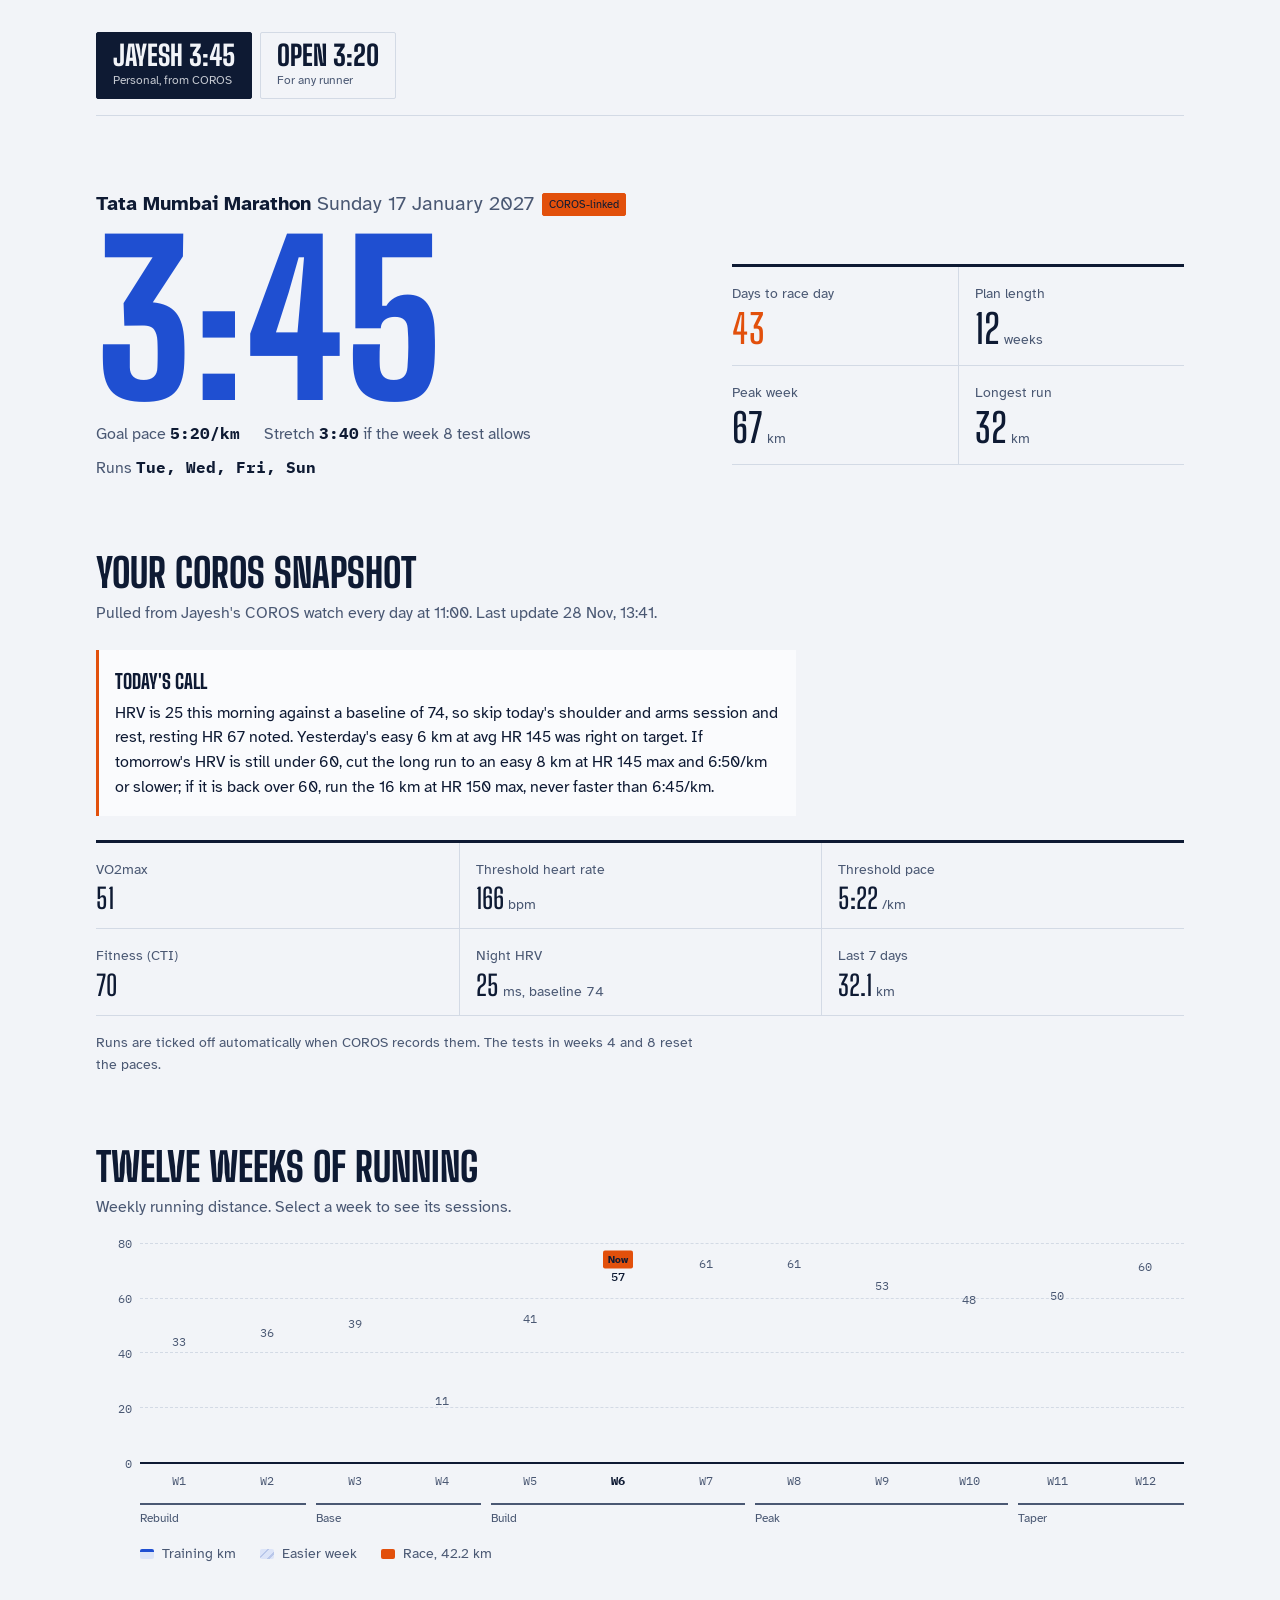
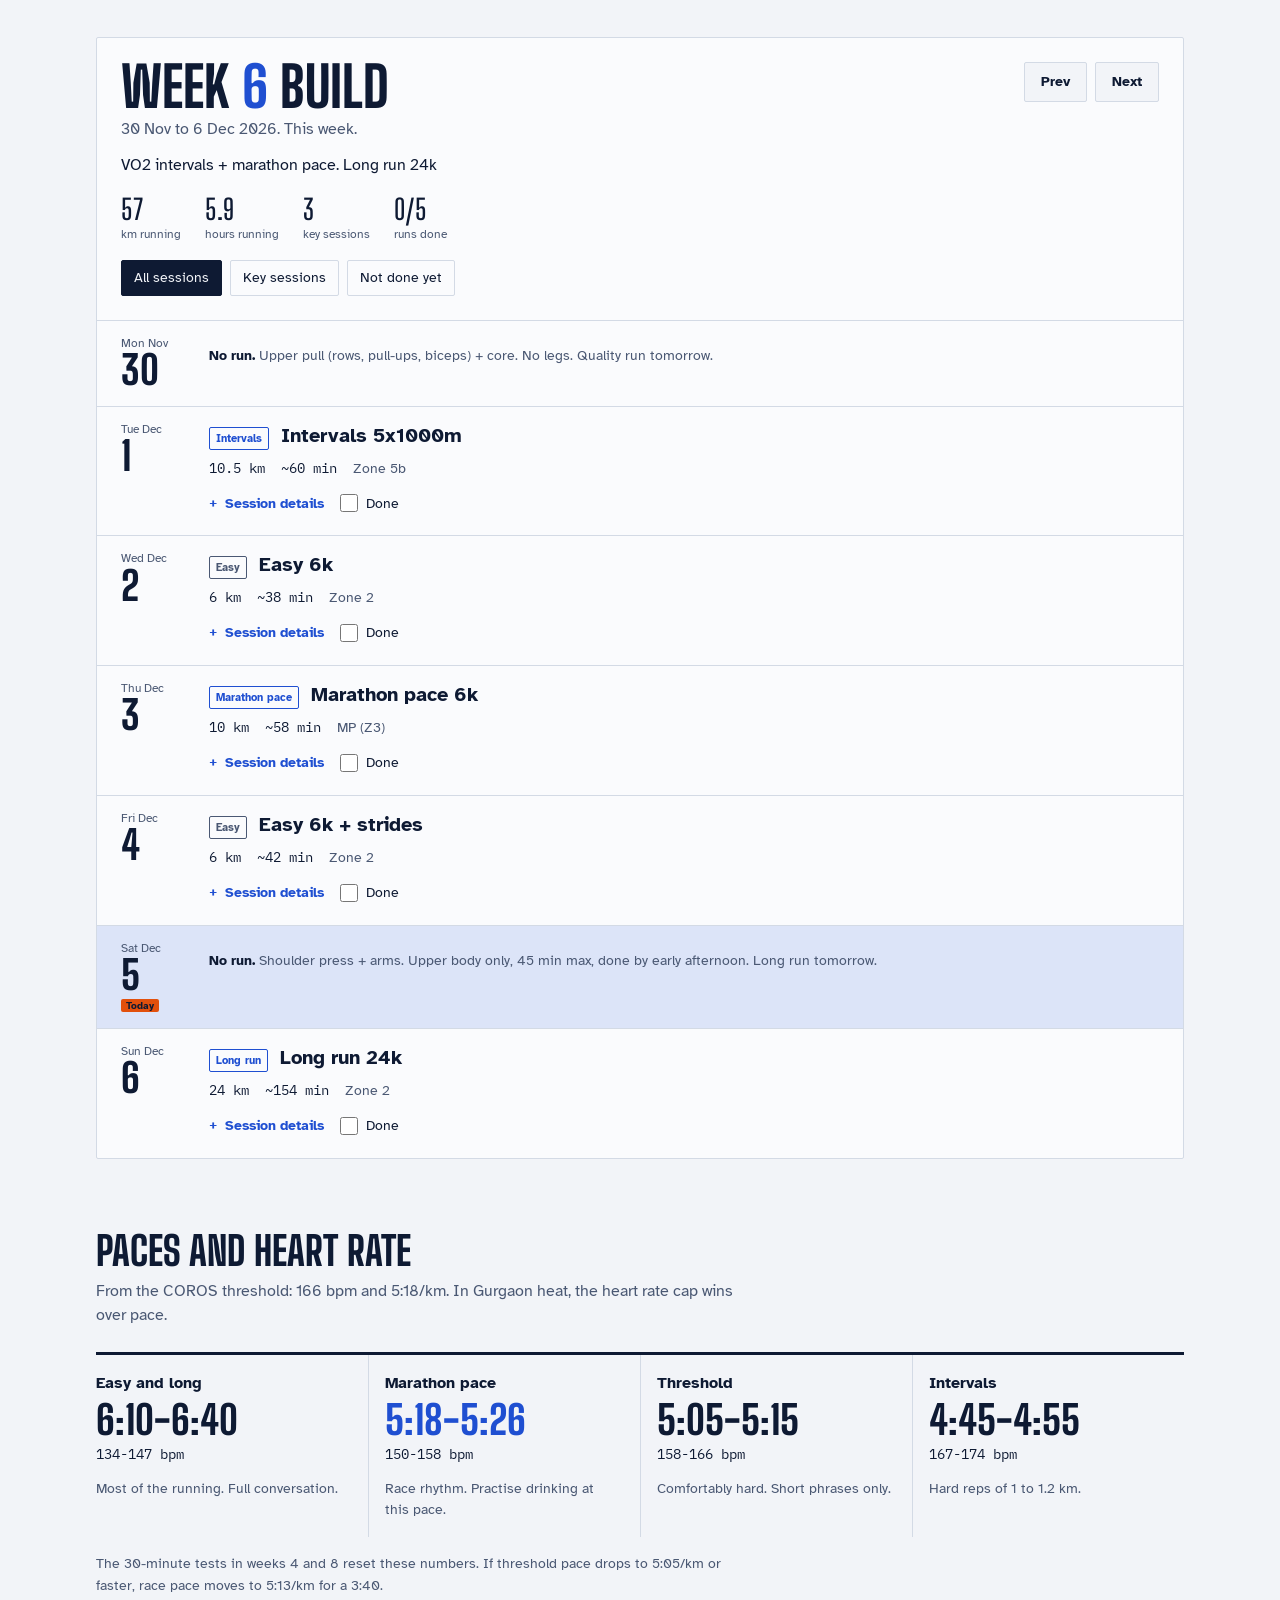
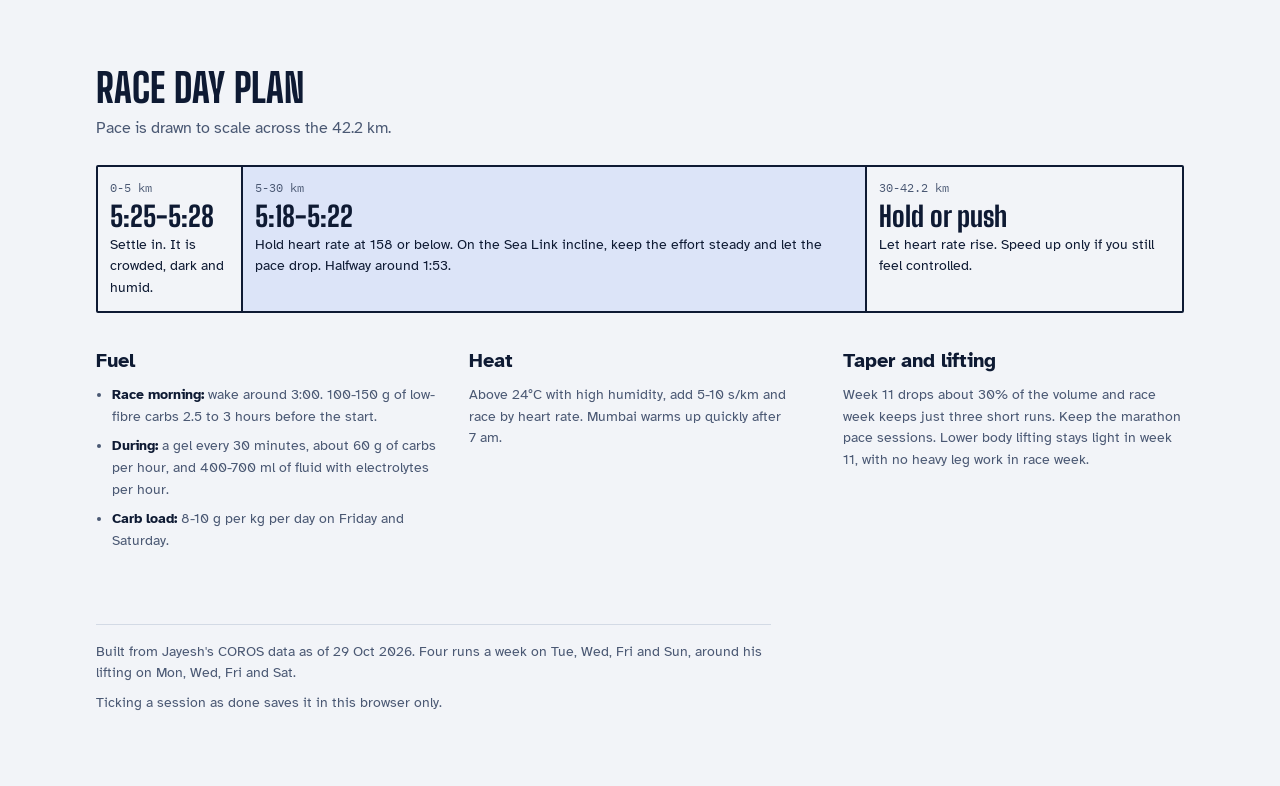
==== commit 2f7e6f6f: "Daily COROS update 2026-11-28" ====
--- a/web/index.html
+++ b/web/index.html
@@ -390,7 +390,7 @@
 
 <script id="plan-jayesh" type="application/json">{"version":"1.0","meta":{"id":"tmm-2027","athlete":"Jayesh","event":"Tata Mumbai Marathon 2027","eventDate":"2027-01-17","planStartDate":"2026-10-26","planEndDate":"2027-01-17","createdAt":"2026-10-29T00:00:00Z","updatedAt":"2026-11-26T00:00:00Z","totalWeeks":12,"generatedBy":"Claude Coach (coros-coach)"},"preferences":{"swim":"meters","bike":"kilometers","run":"kilometers","firstDayOfWeek":"monday"},"assessment":{"foundation":{"raceHistory":["Leh/Ladakh marathon Sep 2026 (42.5 km, 6:01, altitude)","Gurgaon triathlon Oct 2026"],"peakTrainingLoad":9,"foundationLevel":"intermediate","yearsInSport":2},"currentForm":{"weeklyVolume":{"total":7,"run":1.5,"bike":1,"swim":0.7},"longestSessions":{"run":12.7,"bike":15},"consistency":3},"strengths":[{"sport":"run","evidence":"Marathon finished Sep 2026; 50-60 km weeks in Aug/Sep; VO2max 54"},{"sport":"strength","evidence":"4-5 lifting sessions/wk consistently"}],"limiters":[{"sport":"run","evidence":"Last 3 wks only 12-16 km/wk; LT pace 5:18/km is slower than sub-3:30 MP (4:58)"}],"constraints":["5 runs/wk from wk 4: Tue quality, Wed easy, Thu MP or progression (alternating), Fri easy + strides, Sun long","Gym from wk 5: Mon upper pull + core, Tue legs after the quality run (the only lower-body session; no barbell squats or deadlifts until after the race: split squats/step-ups, single-leg RDL, heavy calf raises, Nordics/hamstring curls, RPE 7), Wed bench/push, Fri optional light single-leg work, Sat shoulders + arms. Legs drop to 2 light sets in wk 8, 9 and 11; none in race week","Gym limits: 4 sessions a week, 60 min max each; Saturday 45 min upper body, done by early afternoon; no gym on a morning with HRV under 60 or resting HR 7+ above normal","Long runs capped at 28 km / about 3 hours: 8-week average was 25 km/wk, and every long run so far was run 7-16 bpm over the cap","Plan only changes on red flags: HRV <60 two mornings running, RHR 7+ above baseline, pain, illness","Illness 14-16 Nov (fever): wk 3 long run missed, wk 4 rest + easy return","Trip 27 Dec - 3 Jan: key sessions only, no gym (Tue intervals, Thu MP, Sun 3 Jan 24k w/ 10k MP). Long runs: 24k (6 Dec), 28k w/ 4k MP (13 Dec), 32k w/ 10k MP (20 Dec), 24k (Sat 26 Dec), 24k w/ 10k MP (3 Jan)","Pool access ending, no swim","Gurgaon heat/pollution: HR caps over pace","COROS LTHR 166 is stale (held 175 on 10 Nov). 24 Nov 30-min test (moved from 17 Nov, illness) sets real LTHR + LT pace; easy runs then pace band + HR ceiling","Non-negotiable: easy = easy, no unplanned runs, no skipped key sessions, run your session not your partner's, gels on every long run 18k+, pain = stop","Goal revised: sub-3:30 → 3:45 (stretch 3:40)"]},"zones":{"run":{"hr":{"lthr":166,"zones":[{"zone":1,"name":"Recovery","percentLow":0,"percentHigh":81,"hrLow":0,"hrHigh":134},{"zone":2,"name":"Aerobic","percentLow":81,"percentHigh":89,"hrLow":134,"hrHigh":148},{"zone":3,"name":"Tempo","percentLow":90,"percentHigh":93,"hrLow":149,"hrHigh":154},{"zone":4,"name":"Sub-threshold","percentLow":94,"percentHigh":99,"hrLow":156,"hrHigh":164},{"zone":5,"name":"Threshold (5a)","percentLow":100,"percentHigh":102,"hrLow":166,"hrHigh":169},{"zone":6,"name":"VO2max (5b)","percentLow":103,"percentHigh":106,"hrLow":171,"hrHigh":176}]},"pace":{"thresholdPace":"5:18/km","easy":"interim: HR ≤150, never faster than 6:40/km; reset by 24 Nov test (pace band + HR cap 88% new LTHR)","marathon":"5:18-5:26/km","threshold":"5:05-5:15/km","interval":"4:45-4:55/km"}}},"phases":[{"name":"Rebuild","startWeek":1,"endWeek":2,"focus":"Restore 5 runs/wk after 3 low weeks","weeklyHoursRange":{"low":2.5,"high":4},"keyWorkouts":["Long run 14-16k"],"physiologicalGoals":["Re-establish frequency","Tendon/joint re-loading"]},{"name":"Base","startWeek":3,"endWeek":4,"focus":"Aerobic volume, then illness recovery","weeklyHoursRange":{"low":2,"high":4.5},"keyWorkouts":["Progression 7k","Easy return runs"],"physiologicalGoals":["Raise LT pace","Aerobic base"]},{"name":"Build","startWeek":5,"endWeek":7,"focus":"LT test, then marathon-specific: MP volume, intervals, long-run fuelling","weeklyHoursRange":{"low":4.5,"high":6.5},"keyWorkouts":["30-min LT test 24 Nov","MP 6k","Long 16-24k"],"physiologicalGoals":["MP economy","Glycogen sparing","Gut training"]},{"name":"Peak","startWeek":8,"endWeek":10,"focus":"Highest volume + race simulation before the trip, then trip down week","weeklyHoursRange":{"low":3.5,"high":7},"keyWorkouts":["32k w/ 10k MP (20 Dec)","MP 8k","24k w/ 10k MP (3 Jan)"],"physiologicalGoals":["Fatigue resistance at MP"]},{"name":"Taper","startWeek":11,"endWeek":12,"focus":"Shed fatigue, keep sharpness","weeklyHoursRange":{"low":3,"high":5},"keyWorkouts":["MP 8k","MP sharpener"],"physiologicalGoals":["Supercompensation"]}],"weeks":[{"weekNumber":1,"startDate":"2026-10-26","endDate":"2026-11-01","phase":"Rebuild","focus":"Restart on four runs a week. HRV is a little below baseline, so keep it easy","targetHours":3.7,"isRecoveryWeek":false,"days":[{"date":"2026-10-26","dayOfWeek":"Monday","workouts":[{"id":"w1-mon","sport":"rest","type":"rest","name":"No run, strength","description":"Done: strength.","completed":false}]},{"date":"2026-10-27","dayOfWeek":"Tuesday","workouts":[{"id":"w1-tue","sport":"run","type":"endurance","name":"Done: 6.5k incl 1k reps","description":"endurance","durationMinutes":46,"distanceMeters":6600,"primaryZone":"mixed","humanReadable":"Already completed (Oct 27).","completed":true}]},{"date":"2026-10-28","dayOfWeek":"Wednesday","workouts":[{"id":"w1-wed","sport":"run","type":"endurance","name":"Done: 6k easy","description":"endurance","durationMinutes":48,"distanceMeters":6100,"primaryZone":"Zone 2","humanReadable":"Already completed (Oct 28).","completed":true}]},{"date":"2026-10-29","dayOfWeek":"Thursday","workouts":[{"id":"w1-thu","sport":"rest","type":"rest","name":"No run, strength","description":"Full rest, no gym.","completed":false}]},{"date":"2026-10-30","dayOfWeek":"Friday","workouts":[{"id":"w1-fri","sport":"run","type":"endurance","name":"Easy 6k","description":"Aerobic volume. Conversational.","durationMinutes":38,"distanceMeters":6000,"primaryZone":"Zone 2","humanReadable":"6 km easy. HR 150 max (interim until 24 Nov test; old LTHR 166 likely stale). If 150 forces you slower than 7:00/km, run 6:40-6:55/km instead. NEVER faster than 6:40/km","completed":false}]},{"date":"2026-10-31","dayOfWeek":"Saturday","workouts":[{"id":"w1-sat","sport":"rest","type":"rest","name":"No run, strength","description":"Shoulder press + arms. Upper body only, long run tomorrow.","completed":false}]},{"date":"2026-11-01","dayOfWeek":"Sunday","workouts":[{"id":"w1-sun","sport":"run","type":"long","name":"Long run 14k","description":"Key session. Builds endurance + fuelling practice.","durationMinutes":90,"distanceMeters":14000,"primaryZone":"Zone 2","humanReadable":"14 km total. Easy. HR 150 max (interim until 24 Nov test; old LTHR 166 likely stale). If 150 forces you slower than 7:00/km, run 6:40-6:55/km instead. NEVER faster than 6:40/km","completed":false}]}],"summary":{"totalHours":3.7,"bySport":{"run":{"sessions":4,"hours":3.7,"km":32.7}}}},{"weekNumber":2,"startDate":"2026-11-02","endDate":"2026-11-08","phase":"Rebuild","focus":"Four runs a week, first light quality","targetHours":3.8,"isRecoveryWeek":false,"days":[{"date":"2026-11-02","dayOfWeek":"Monday","workouts":[{"id":"w2-mon","sport":"rest","type":"rest","name":"No run, strength","description":"Deadlift + pull day. No run. Cap deadlift at RPE 7-8, quality run tomorrow.","completed":false}]},{"date":"2026-11-03","dayOfWeek":"Tuesday","workouts":[{"id":"w2-tue","sport":"run","type":"vo2max","name":"Fartlek 8x200m","description":"Key quality session. Full 2 km warm-up + 2 km cool-down easy. Run the written pace. If you physically cannot hold it, stop the hard part and jog home easy; never grind reps at 175 bpm.","durationMinutes":42,"distanceMeters":6800,"primaryZone":"Zone 2 + 5b","humanReadable":"2 km easy WU\n8x(200 m brisk @ 4:45-4:55/km, about 1 min / 150 m easy jog)\n2 km easy CD","completed":false}]},{"date":"2026-11-04","dayOfWeek":"Wednesday","workouts":[{"id":"w2-wed","sport":"run","type":"endurance","name":"Easy 6k","description":"Aerobic volume. Conversational.","durationMinutes":38,"distanceMeters":6000,"primaryZone":"Zone 2","humanReadable":"6 km easy. HR 150 max (interim until 24 Nov test; old LTHR 166 likely stale). If 150 forces you slower than 7:00/km, run 6:40-6:55/km instead. NEVER faster than 6:40/km","completed":false}]},{"date":"2026-11-05","dayOfWeek":"Thursday","workouts":[{"id":"w2-thu","sport":"rest","type":"rest","name":"No run, strength","description":"Full rest, no gym.","completed":false}]},{"date":"2026-11-06","dayOfWeek":"Friday","workouts":[{"id":"w2-fri","sport":"run","type":"tempo","name":"Marathon pace 3k","description":"Key quality session. Full 2 km warm-up + 2 km cool-down easy. Run the written pace. If you physically cannot hold it, stop the hard part and jog home easy; never grind reps at 175 bpm.","durationMinutes":42,"distanceMeters":7000,"primaryZone":"MP (Z3)","humanReadable":"2 km easy WU\n3 km @ MP, 5:18-5:26/km, HR 150-158 bpm. Smooth, not forced; practise drinking on the move\n2 km easy CD","completed":false}]},{"date":"2026-11-07","dayOfWeek":"Saturday","workouts":[{"id":"w2-sat","sport":"rest","type":"rest","name":"No run, strength","description":"Shoulder press + arms. Upper body only, long run tomorrow.","completed":false}]},{"date":"2026-11-08","dayOfWeek":"Sunday","workouts":[{"id":"w2-sun","sport":"run","type":"long","name":"Long run 16k","description":"Key session. Builds endurance + fuelling practice.","durationMinutes":103,"distanceMeters":16000,"primaryZone":"Zone 2","humanReadable":"16 km total. Easy. HR 150 max (interim until 24 Nov test; old LTHR 166 likely stale). If 150 forces you slower than 7:00/km, run 6:40-6:55/km instead. NEVER faster than 6:40/km","completed":false}]}],"summary":{"totalHours":3.8,"bySport":{"run":{"sessions":4,"hours":3.8,"km":35.8}}}},{"weekNumber":3,"startDate":"2026-11-09","endDate":"2026-11-15","phase":"Base","focus":"Progression done Tue. Rest of the week easy so Sunday's 18k is truly aerobic","targetHours":4.3,"isRecoveryWeek":false,"days":[{"date":"2026-11-09","dayOfWeek":"Monday","workouts":[{"id":"w3-mon","sport":"rest","type":"rest","name":"No run, strength","description":"Deadlift + pull day. No run. Cap deadlift at RPE 7-8, quality run tomorrow.","completed":false}]},{"date":"2026-11-10","dayOfWeek":"Tuesday","workouts":[{"id":"w3-tue","sport":"run","type":"endurance","name":"Done: progression 7k with partner","description":"tempo","durationMinutes":47,"distanceMeters":7000,"primaryZone":"Z2 → T","humanReadable":"Done (Nov 10). Finished 5:29/km at HR 175, harder than intended. Counts as this week's quality session.","completed":true}]},{"date":"2026-11-11","dayOfWeek":"Wednesday","workouts":[{"id":"w3-wed","sport":"rest","type":"rest","name":"No run, strength","description":"Bench + push day. No run.","completed":false}]},{"date":"2026-11-12","dayOfWeek":"Thursday","workouts":[{"id":"w3-thu","sport":"run","type":"endurance","name":"Easy 7k","description":"Aerobic volume. Conversational.","durationMinutes":45,"distanceMeters":7000,"primaryZone":"Zone 2","humanReadable":"7 km easy. HR 150 max (interim until 24 Nov test; old LTHR 166 likely stale). If 150 forces you slower than 7:00/km, run 6:40-6:55/km instead. NEVER faster than 6:40/km","completed":false}]},{"date":"2026-11-13","dayOfWeek":"Friday","workouts":[{"id":"w3-fri","sport":"run","type":"endurance","name":"Easy 7k + strides","description":"Aerobic volume. Conversational.","durationMinutes":48,"distanceMeters":7000,"primaryZone":"Zone 2","humanReadable":"7 km easy. HR 150 max (interim until 24 Nov test; old LTHR 166 likely stale). If 150 forces you slower than 7:00/km, run 6:40-6:55/km instead. NEVER faster than 6:40/km\nThen 6x20s strides (fast, relaxed, ~4:30/km) w/ 40s walk","completed":false}]},{"date":"2026-11-14","dayOfWeek":"Saturday","workouts":[{"id":"w3-sat","sport":"rest","type":"rest","name":"No run, strength","description":"Shoulder press + arms. Upper body only, long run tomorrow.","completed":false}]},{"date":"2026-11-15","dayOfWeek":"Sunday","workouts":[{"id":"w3-sun","sport":"run","type":"long","name":"Long run 18k","description":"Key session. Builds endurance + fuelling practice.","durationMinutes":116,"distanceMeters":18000,"primaryZone":"Zone 2","humanReadable":"18 km total. Easy. Long-run rule (wk 3 only, until 17 Nov test): HR avg 150-156, hard ceiling 160 on hills/late. Pace 6:30-6:50/km, NEVER faster than 6:30. First 3 km HR <=150 as warm-up, then settle into the band. HR past 160 = slow down\nFuel: gel/~30g carbs every 30-35 min from 40 min in + 400-600 ml fluid/h w/ electrolytes (rehearse race-day fuel)","completed":false}]}],"summary":{"totalHours":4.3,"bySport":{"run":{"sessions":4,"hours":4.3,"km":39.0}}}},{"weekNumber":4,"startDate":"2026-11-16","endDate":"2026-11-22","phase":"Base","focus":"Sick week (fever 14-15 Nov). Rest, then three short easy runs. Threshold test moved to 24 Nov","targetHours":1.2,"isRecoveryWeek":true,"days":[{"date":"2026-11-16","dayOfWeek":"Monday","workouts":[{"id":"w4-mon","sport":"rest","type":"rest","name":"No run, sick","description":"Sick. Full rest, no gym.","completed":false}]},{"date":"2026-11-17","dayOfWeek":"Tuesday","workouts":[{"id":"w4-tue","sport":"rest","type":"rest","name":"No run, sick","description":"Sick. Full rest, no gym. Threshold test moved to Tue 24 Nov.","completed":false}]},{"date":"2026-11-18","dayOfWeek":"Wednesday","workouts":[{"id":"w4-wed","sport":"rest","type":"rest","name":"No run, sick","description":"Rest. 20-30 min walk if the aches are gone.","completed":false}]},{"date":"2026-11-19","dayOfWeek":"Thursday","workouts":[{"id":"w4-thu","sport":"rest","type":"rest","name":"No run, sick","description":"Still sick (fever). No run.","completed":false}]},{"date":"2026-11-20","dayOfWeek":"Friday","workouts":[{"id":"w4-fri","sport":"rest","type":"rest","name":"No run, rest","description":"Felt fine in the morning. Rest, no gym. Fever-free 24h without paracetamol = cleared to run Saturday.","completed":false}]},{"date":"2026-11-21","dayOfWeek":"Saturday","workouts":[{"id":"w4-sat","sport":"run","type":"endurance","name":"Easy 4k","description":"Aerobic volume. Conversational.","durationMinutes":26,"distanceMeters":4000,"primaryZone":"Zone 2","humanReadable":"4 km easy. Return from illness: HR 145 max, 6:50/km or slower. Fever, aches, chest tightness or dizziness = stop and walk home\nFirst run back. Watch shows 6k: stop at 4k. If fever or aches are back, skip and try Sunday.","completed":false}]},{"date":"2026-11-22","dayOfWeek":"Sunday","workouts":[{"id":"w4-sun","sport":"run","type":"endurance","name":"Easy 7k","description":"Aerobic volume. Conversational.","durationMinutes":45,"distanceMeters":7000,"primaryZone":"Zone 2","humanReadable":"7 km easy. Return from illness: HR 145 max, 6:50/km or slower. Fever, aches, chest tightness or dizziness = stop and walk home\nOnly if Saturday felt normal. Watch shows 10k: stop at 7k. If Saturday felt off, rest.","completed":false}]}],"summary":{"totalHours":1.2,"bySport":{"run":{"sessions":2,"hours":1.2,"km":11.0}}}},{"weekNumber":5,"startDate":"2026-11-23","endDate":"2026-11-29","phase":"Build","focus":"Back to five runs. Threshold test Thu (moved from Tue), everything else easy. Long run 16k","targetHours":4.5,"isRecoveryWeek":false,"days":[{"date":"2026-11-23","dayOfWeek":"Monday","workouts":[{"id":"w5-mon","sport":"rest","type":"rest","name":"No run, strength","description":"Upper pull + core at about 70% load. First full gym day back. No legs.","completed":false}]},{"date":"2026-11-24","dayOfWeek":"Tuesday","workouts":[{"id":"w5-tue","sport":"run","type":"endurance","name":"Easy 7k","description":"Aerobic volume. Conversational.","durationMinutes":45,"distanceMeters":7000,"primaryZone":"Zone 2","humanReadable":"7 km easy. HR 140-150 bpm, cap 150. Pace 6:45-7:15/km, NEVER faster than 6:45 even if HR is low. Heat makes you slower than 7:15 at 150 = fine, HR wins\nSwapped with Thursday: too soon after illness to test. Run the 'Easy 7k' your watch shows for Thursday.\nGym (PM): legs, the only lower-body session this week, 35-40 min. No barbell squats or deadlifts. Split squats or step-ups 3x6-8 per leg, single-leg RDL 3x8 per leg, heavy calf raises 3x10 straight-knee + 2x12 bent-knee, Nordics or hamstring curls 2x6-8, side plank 2x30s. RPE 7, 2-3 reps left on every set. Start light this week, RPE 6","completed":false}]},{"date":"2026-11-25","dayOfWeek":"Wednesday","workouts":[{"id":"w5-wed","sport":"run","type":"endurance","name":"Easy 4k","description":"Aerobic volume. Conversational.","durationMinutes":26,"distanceMeters":4000,"primaryZone":"Zone 2","humanReadable":"4 km easy. HR 140-150 bpm, cap 150. Pace 6:45-7:15/km, NEVER faster than 6:45 even if HR is low. Heat makes you slower than 7:15 at 150 = fine, HR wins\nGym: bench + push.","completed":false}]},{"date":"2026-11-26","dayOfWeek":"Thursday","workouts":[{"id":"w5-thu","sport":"run","type":"endurance","name":"Done: 30-min threshold test","description":"test","durationMinutes":60,"distanceMeters":9000,"primaryZone":"Test","humanReadable":"Done (26 Nov). 5.35 km in 30 min at 5:37/km, avg HR 159 (last 20 min ~5:39 at 160-162). Stopped 6 times: legs gave out, 10 days after the fever. Treated as a post-illness number, not real fitness. Retest Tue 15 Dec decides marathon pace.","completed":true}]},{"date":"2026-11-27","dayOfWeek":"Friday","workouts":[{"id":"w5-fri","sport":"run","type":"endurance","name":"Easy 5k + strides","description":"Aerobic volume. Conversational.","durationMinutes":35,"distanceMeters":5000,"primaryZone":"Zone 2","humanReadable":"5 km easy. HR 140-150 bpm, cap 150. Pace 6:45-7:15/km, NEVER faster than 6:45 even if HR is low. Heat makes you slower than 7:15 at 150 = fine, HR wins\nThen 6x20s strides (fast, relaxed, ~4:30/km) w/ 40s walk\nGym (optional, 20-25 min): single-leg RDL, step-ups, calves, core. No barbell on your back.","completed":false}]},{"date":"2026-11-28","dayOfWeek":"Saturday","workouts":[{"id":"w5-sat","sport":"rest","type":"rest","name":"No run, strength","description":"Shoulder press + arms. Upper body only, 45 min max, done by early afternoon. Long run tomorrow.","completed":false}]},{"date":"2026-11-29","dayOfWeek":"Sunday","workouts":[{"id":"w5-sun","sport":"run","type":"long","name":"Long run 16k","description":"Key session. Builds endurance + fuelling practice.","durationMinutes":103,"distanceMeters":16000,"primaryZone":"Zone 2","humanReadable":"16 km total. Easy. HR 140-150 bpm, cap 150. Pace 6:45-7:15/km, NEVER faster than 6:45 even if HR is low. Heat makes you slower than 7:15 at 150 = fine, HR wins\nFirst long run to be run at the prescribed effort. HR over the cap = slow down or walk, do not push through.","completed":false}]}],"summary":{"totalHours":4.5,"bySport":{"run":{"sessions":5,"hours":4.5,"km":41.0}}}},{"weekNumber":6,"startDate":"2026-11-30","endDate":"2026-12-06","phase":"Build","focus":"VO2 intervals + marathon pace. Long run 24k","targetHours":5.9,"isRecoveryWeek":false,"days":[{"date":"2026-11-30","dayOfWeek":"Monday","workouts":[{"id":"w6-mon","sport":"rest","type":"rest","name":"No run, strength","description":"Upper pull (rows, pull-ups, biceps) + core. No legs. Quality run tomorrow.","completed":false}]},{"date":"2026-12-01","dayOfWeek":"Tuesday","workouts":[{"id":"w6-tue","sport":"run","type":"vo2max","name":"Intervals 5x1000m","description":"Key quality session. Full 2 km warm-up + 2 km cool-down easy. Run the written pace. If you physically cannot hold it, stop the hard part and jog home easy; never grind reps at 175 bpm.","durationMinutes":60,"distanceMeters":10500,"primaryZone":"Zone 5b","humanReadable":"2 km easy WU + 4 strides\n5x1000 m @ 4:45-4:55/km (HR 167-174 bpm by end of rep), 2 min easy jog between\n2 km easy CD\nGym (PM): legs, the only lower-body session this week, 35-40 min. No barbell squats or deadlifts. Split squats or step-ups 3x6-8 per leg, single-leg RDL 3x8 per leg, heavy calf raises 3x10 straight-knee + 2x12 bent-knee, Nordics or hamstring curls 2x6-8, side plank 2x30s. RPE 7, 2-3 reps left on every set","completed":false}]},{"date":"2026-12-02","dayOfWeek":"Wednesday","workouts":[{"id":"w6-wed","sport":"run","type":"endurance","name":"Easy 6k","description":"Aerobic volume. Conversational.","durationMinutes":38,"distanceMeters":6000,"primaryZone":"Zone 2","humanReadable":"6 km easy. HR 140-150 bpm, cap 150. Pace 6:45-7:15/km, NEVER faster than 6:45 even if HR is low. Heat makes you slower than 7:15 at 150 = fine, HR wins\nGym: bench + push.","completed":false}]},{"date":"2026-12-03","dayOfWeek":"Thursday","workouts":[{"id":"w6-thu","sport":"run","type":"tempo","name":"Marathon pace 6k","description":"Key quality session. Full 2 km warm-up + 2 km cool-down easy. Run the written pace. If you physically cannot hold it, stop the hard part and jog home easy; never grind reps at 175 bpm.","durationMinutes":58,"distanceMeters":10000,"primaryZone":"MP (Z3)","humanReadable":"2 km easy WU\n6 km @ MP, 5:18-5:26/km, HR 150-158 bpm. Smooth, not forced; practise drinking on the move\n2 km easy CD","completed":false}]},{"date":"2026-12-04","dayOfWeek":"Friday","workouts":[{"id":"w6-fri","sport":"run","type":"endurance","name":"Easy 6k + strides","description":"Aerobic volume. Conversational.","durationMinutes":42,"distanceMeters":6000,"primaryZone":"Zone 2","humanReadable":"6 km easy. HR 140-150 bpm, cap 150. Pace 6:45-7:15/km, NEVER faster than 6:45 even if HR is low. Heat makes you slower than 7:15 at 150 = fine, HR wins\nThen 6x20s strides (fast, relaxed, ~4:30/km) w/ 40s walk\nGym (optional, 20-25 min): single-leg RDL, step-ups, calves, core. No barbell on your back.","completed":false}]},{"date":"2026-12-05","dayOfWeek":"Saturday","workouts":[{"id":"w6-sat","sport":"rest","type":"rest","name":"No run, strength","description":"Shoulder press + arms. Upper body only, 45 min max, done by early afternoon. Long run tomorrow.","completed":false}]},{"date":"2026-12-06","dayOfWeek":"Sunday","workouts":[{"id":"w6-sun","sport":"run","type":"long","name":"Long run 24k","description":"Key session. Builds endurance + fuelling practice.","durationMinutes":154,"distanceMeters":24000,"primaryZone":"Zone 2","humanReadable":"24 km total. Easy. HR 140-150 bpm, cap 150. Pace 6:45-7:15/km, NEVER faster than 6:45 even if HR is low. Heat makes you slower than 7:15 at 150 = fine, HR wins\nFuel: gel/~30g carbs every 30-35 min from 40 min in + 400-600 ml fluid/h w/ electrolytes (rehearse race-day fuel)\nEasy the whole way. Exact race fuel from 40 min.","completed":false}]}],"summary":{"totalHours":5.9,"bySport":{"run":{"sessions":5,"hours":5.9,"km":56.5}}}},{"weekNumber":7,"startDate":"2026-12-07","endDate":"2026-12-13","phase":"Build","focus":"Longer threshold + progression. Long run 28k","targetHours":6.3,"isRecoveryWeek":false,"days":[{"date":"2026-12-07","dayOfWeek":"Monday","workouts":[{"id":"w7-mon","sport":"rest","type":"rest","name":"No run, strength","description":"Upper pull (rows, pull-ups, biceps) + core. No legs. Quality run tomorrow.","completed":false}]},{"date":"2026-12-08","dayOfWeek":"Tuesday","workouts":[{"id":"w7-tue","sport":"run","type":"threshold","name":"Threshold 4x1.6km","description":"Key quality session. Full 2 km warm-up + 2 km cool-down easy. Run the written pace. If you physically cannot hold it, stop the hard part and jog home easy; never grind reps at 175 bpm.","durationMinutes":63,"distanceMeters":11300,"primaryZone":"Zone 4-5a","humanReadable":"2 km easy WU + 4 strides\n4x1.6 km @ T 5:05-5:15/km (HR 158-166 bpm), 90s easy jog between\n2 km easy CD\nGym (PM): legs, the only lower-body session this week, 35-40 min. No barbell squats or deadlifts. Split squats or step-ups 3x6-8 per leg, single-leg RDL 3x8 per leg, heavy calf raises 3x10 straight-knee + 2x12 bent-knee, Nordics or hamstring curls 2x6-8, side plank 2x30s. RPE 7, 2-3 reps left on every set","completed":false}]},{"date":"2026-12-09","dayOfWeek":"Wednesday","workouts":[{"id":"w7-wed","sport":"run","type":"endurance","name":"Easy 6k","description":"Aerobic volume. Conversational.","durationMinutes":38,"distanceMeters":6000,"primaryZone":"Zone 2","humanReadable":"6 km easy. HR 140-150 bpm, cap 150. Pace 6:45-7:15/km, NEVER faster than 6:45 even if HR is low. Heat makes you slower than 7:15 at 150 = fine, HR wins\nGym: bench + push.","completed":false}]},{"date":"2026-12-10","dayOfWeek":"Thursday","workouts":[{"id":"w7-thu","sport":"run","type":"tempo","name":"Progression 10k","description":"Key session (replaces the MP session this week). Finish at marathon pace, not faster.","durationMinutes":60,"distanceMeters":10000,"primaryZone":"Z2 → MP","humanReadable":"4 km easy (cap per new LTHR, never faster than easy band)\n2 km steady @ 5:45-5:55/km (HR ≤155)\n3 km @ MP 5:18-5:26/km (HR ≤162). NEVER faster than 5:18, even if your partner pushes\n1 km easy CD","completed":false}]},{"date":"2026-12-11","dayOfWeek":"Friday","workouts":[{"id":"w7-fri","sport":"run","type":"endurance","name":"Easy 6k + strides","description":"Aerobic volume. Conversational.","durationMinutes":42,"distanceMeters":6000,"primaryZone":"Zone 2","humanReadable":"6 km easy. HR 140-150 bpm, cap 150. Pace 6:45-7:15/km, NEVER faster than 6:45 even if HR is low. Heat makes you slower than 7:15 at 150 = fine, HR wins\nThen 6x20s strides (fast, relaxed, ~4:30/km) w/ 40s walk\nGym (optional, 20-25 min): single-leg RDL, step-ups, calves, core. No barbell on your back.","completed":false}]},{"date":"2026-12-12","dayOfWeek":"Saturday","workouts":[{"id":"w7-sat","sport":"rest","type":"rest","name":"No run, strength","description":"Shoulder press + arms. Upper body only, 45 min max, done by early afternoon. Long run tomorrow.","completed":false}]},{"date":"2026-12-13","dayOfWeek":"Sunday","workouts":[{"id":"w7-sun","sport":"run","type":"long","name":"Long run 28k w/ 4k MP","description":"Key session. Builds endurance + fuelling practice.","durationMinutes":175,"distanceMeters":28000,"primaryZone":"Zone 2 + MP","humanReadable":"28 km total. First 22 km easy (HR 140-150 bpm, cap 150. Pace 6:45-7:15/km, NEVER faster than 6:45 even if HR is low. Heat makes you slower than 7:15 at 150 = fine, HR wins) → 4 km @ MP 5:18-5:26/km (by pace) → 2 km easy\nFuel: gel/~30g carbs every 30-35 min from 40 min in + 400-600 ml fluid/h w/ electrolytes (rehearse race-day fuel)\nFull race kit and breakfast rehearsal (wake 3:30, run 5:15). Last 4 km before the cool-down at MP.","completed":false}]}],"summary":{"totalHours":6.3,"bySport":{"run":{"sessions":5,"hours":6.3,"km":61.3}}}},{"weekNumber":8,"startDate":"2026-12-14","endDate":"2026-12-20","phase":"Peak","focus":"Biggest week, before the trip. 32k with 10k at marathon pace","targetHours":6.6,"isRecoveryWeek":false,"days":[{"date":"2026-12-14","dayOfWeek":"Monday","workouts":[{"id":"w8-mon","sport":"rest","type":"rest","name":"No run, strength","description":"Upper pull (rows, pull-ups, biceps) + core. No legs. Quality run tomorrow.","completed":false}]},{"date":"2026-12-15","dayOfWeek":"Tuesday","workouts":[{"id":"w8-tue","sport":"run","type":"test","name":"30-min threshold test","description":"Key quality session. Full 2 km warm-up + 2 km cool-down easy. Run the written pace. If you physically cannot hold it, stop the hard part and jog home easy; never grind reps at 175 bpm.","durationMinutes":70,"distanceMeters":9000,"primaryZone":"Test","humanReadable":"2 km easy WU + 4 strides\n30 min solo all-out-but-even (flat route, early AM)\nRecord: avg pace + avg HR of LAST 20 min = new LT pace / LTHR → I re-set MP\n2 km easy CD\nRetest. No stops: pick a flat loop with no traffic lights. Last 20 min avg pace sets marathon pace: 5:15 or faster = MP 5:18-5:26 (3:45 on), about 5:30 = MP 5:30-5:35 (3:50-3:55).\nGym (PM): legs, light, 25-30 min. Split squats or step-ups 2x6-8 per leg, single-leg RDL 2x8 per leg, heavy calf raises 2x10 straight-knee + 2x12 bent-knee, Nordics or hamstring curls 2x6-8, side plank 2x30s, all at RPE 6. No barbell squats or deadlifts","completed":false}]},{"date":"2026-12-16","dayOfWeek":"Wednesday","workouts":[{"id":"w8-wed","sport":"run","type":"endurance","name":"Easy 6k","description":"Aerobic volume. Conversational.","durationMinutes":38,"distanceMeters":6000,"primaryZone":"Zone 2","humanReadable":"6 km easy. HR 140-150 bpm, cap 150. Pace 6:45-7:15/km, NEVER faster than 6:45 even if HR is low. Heat makes you slower than 7:15 at 150 = fine, HR wins\nGym: bench + push.","completed":false}]},{"date":"2026-12-17","dayOfWeek":"Thursday","workouts":[{"id":"w8-thu","sport":"run","type":"endurance","name":"Easy 8k","description":"Aerobic volume. Conversational.","durationMinutes":51,"distanceMeters":8000,"primaryZone":"Zone 2","humanReadable":"8 km easy. HR 140-150 bpm, cap 150. Pace 6:45-7:15/km, NEVER faster than 6:45 even if HR is low. Heat makes you slower than 7:15 at 150 = fine, HR wins","completed":false}]},{"date":"2026-12-18","dayOfWeek":"Friday","workouts":[{"id":"w8-fri","sport":"run","type":"endurance","name":"Easy 6k + strides","description":"Aerobic volume. Conversational.","durationMinutes":42,"distanceMeters":6000,"primaryZone":"Zone 2","humanReadable":"6 km easy. HR 140-150 bpm, cap 150. Pace 6:45-7:15/km, NEVER faster than 6:45 even if HR is low. Heat makes you slower than 7:15 at 150 = fine, HR wins\nThen 6x20s strides (fast, relaxed, ~4:30/km) w/ 40s walk\nGym: no leg work today.","completed":false}]},{"date":"2026-12-19","dayOfWeek":"Saturday","workouts":[{"id":"w8-sat","sport":"rest","type":"rest","name":"No run, strength","description":"Shoulder press + arms, light, 45 min max, done by early afternoon. Long run tomorrow.","completed":false}]},{"date":"2026-12-20","dayOfWeek":"Sunday","workouts":[{"id":"w8-sun","sport":"run","type":"long","name":"Long run 32k w/ 10k MP","description":"Key session. Builds endurance + fuelling practice.","durationMinutes":195,"distanceMeters":32000,"primaryZone":"Zone 2 + MP","humanReadable":"32 km total. First 20 km easy (HR 140-150 bpm, cap 150. Pace 6:45-7:15/km, NEVER faster than 6:45 even if HR is low. Heat makes you slower than 7:15 at 150 = fine, HR wins) → 10 km @ MP 5:18-5:26/km (by pace) → 2 km easy\nFuel: gel/~30g carbs every 30-35 min from 40 min in + 400-600 ml fluid/h w/ electrolytes (rehearse race-day fuel)\nThe key run of the block. Start 5:15 am. MP block at 5:18-5:26, not faster. Gel every 30 min. Last year's 30k runs were run without a pace plan; this one has one, so follow it.","completed":false}]}],"summary":{"totalHours":6.6,"bySport":{"run":{"sessions":5,"hours":6.6,"km":61.0}}}},{"weekNumber":9,"startDate":"2026-12-21","endDate":"2026-12-27","phase":"Peak","focus":"Recover from the 32k, one MP session, 24k on Saturday before the trip","targetHours":5.6,"isRecoveryWeek":false,"days":[{"date":"2026-12-21","dayOfWeek":"Monday","workouts":[{"id":"w9-mon","sport":"rest","type":"rest","name":"No run, strength","description":"Upper pull (rows, pull-ups, biceps) + core. No legs. Quality run tomorrow.","completed":false}]},{"date":"2026-12-22","dayOfWeek":"Tuesday","workouts":[{"id":"w9-tue","sport":"run","type":"endurance","name":"Easy 6k","description":"Aerobic volume. Conversational.","durationMinutes":38,"distanceMeters":6000,"primaryZone":"Zone 2","humanReadable":"6 km easy. HR 140-150 bpm, cap 150. Pace 6:45-7:15/km, NEVER faster than 6:45 even if HR is low. Heat makes you slower than 7:15 at 150 = fine, HR wins\nRecovery from Sunday's 32k. No quality before Thursday.\nGym (PM): legs, light, 25-30 min. Split squats or step-ups 2x6-8 per leg, single-leg RDL 2x8 per leg, heavy calf raises 2x10 straight-knee + 2x12 bent-knee, Nordics or hamstring curls 2x6-8, side plank 2x30s, all at RPE 6. No barbell squats or deadlifts","completed":false}]},{"date":"2026-12-23","dayOfWeek":"Wednesday","workouts":[{"id":"w9-wed","sport":"run","type":"endurance","name":"Easy 6k","description":"Aerobic volume. Conversational.","durationMinutes":38,"distanceMeters":6000,"primaryZone":"Zone 2","humanReadable":"6 km easy. HR 140-150 bpm, cap 150. Pace 6:45-7:15/km, NEVER faster than 6:45 even if HR is low. Heat makes you slower than 7:15 at 150 = fine, HR wins\nGym: bench + push.","completed":false}]},{"date":"2026-12-24","dayOfWeek":"Thursday","workouts":[{"id":"w9-thu","sport":"run","type":"tempo","name":"Marathon pace 8k","description":"Key quality session. Full 2 km warm-up + 2 km cool-down easy. Run the written pace. If you physically cannot hold it, stop the hard part and jog home easy; never grind reps at 175 bpm.","durationMinutes":69,"distanceMeters":12000,"primaryZone":"MP (Z3)","humanReadable":"2 km easy WU\n8 km @ MP, 5:18-5:26/km, HR 150-158 bpm. Smooth, not forced; practise drinking on the move\n2 km easy CD","completed":false}]},{"date":"2026-12-25","dayOfWeek":"Friday","workouts":[{"id":"w9-fri","sport":"run","type":"endurance","name":"Easy 5k + strides","description":"Aerobic volume. Conversational.","durationMinutes":35,"distanceMeters":5000,"primaryZone":"Zone 2","humanReadable":"5 km easy. HR 140-150 bpm, cap 150. Pace 6:45-7:15/km, NEVER faster than 6:45 even if HR is low. Heat makes you slower than 7:15 at 150 = fine, HR wins\nThen 6x20s strides (fast, relaxed, ~4:30/km) w/ 40s walk\nGym: no leg work today.","completed":false}]},{"date":"2026-12-26","dayOfWeek":"Saturday","workouts":[{"id":"w9-sat","sport":"run","type":"long","name":"Long run 24k","description":"Key session. Builds endurance + fuelling practice.","durationMinutes":154,"distanceMeters":24000,"primaryZone":"Zone 2","humanReadable":"24 km total. Easy. HR 140-150 bpm, cap 150. Pace 6:45-7:15/km, NEVER faster than 6:45 even if HR is low. Heat makes you slower than 7:15 at 150 = fine, HR wins\nFuel: gel/~30g carbs every 30-35 min from 40 min in + 400-600 ml fluid/h w/ electrolytes (rehearse race-day fuel)\nSat 26 Dec, before you leave. Easy by the cap the whole way.\nGym: none today.","completed":false}]},{"date":"2026-12-27","dayOfWeek":"Sunday","workouts":[{"id":"w9-sun","sport":"rest","type":"rest","name":"No run, trip","description":"Trip starts. Travel day.","completed":false}]}],"summary":{"totalHours":5.6,"bySport":{"run":{"sessions":5,"hours":5.6,"km":53.0}}}},{"weekNumber":10,"startDate":"2026-12-28","endDate":"2027-01-03","phase":"Peak","focus":"Trip (27 Dec to 3 Jan): key sessions only, no gym. Intervals Tue, MP Thu, 24k race rehearsal Sun 3 Jan","targetHours":4.7,"isRecoveryWeek":false,"days":[{"date":"2026-12-28","dayOfWeek":"Monday","workouts":[{"id":"w10-mon","sport":"rest","type":"rest","name":"No run, trip","description":"Trip. No run, no gym.","completed":false}]},{"date":"2026-12-29","dayOfWeek":"Tuesday","workouts":[{"id":"w10-tue","sport":"run","type":"vo2max","name":"Intervals 6x1000m","description":"Key quality session. Full 2 km warm-up + 2 km cool-down easy. Run the written pace. If you physically cannot hold it, stop the hard part and jog home easy; never grind reps at 175 bpm.","durationMinutes":67,"distanceMeters":11800,"primaryZone":"Zone 5b","humanReadable":"2 km easy WU + 4 strides\n6x1000 m @ 4:45-4:55/km (HR 167-174 bpm by end of rep), 2 min easy jog between\n2 km easy CD","completed":false}]},{"date":"2026-12-30","dayOfWeek":"Wednesday","workouts":[{"id":"w10-wed","sport":"rest","type":"rest","name":"No run, trip","description":"Trip. No run, no gym.","completed":false}]},{"date":"2026-12-31","dayOfWeek":"Thursday","workouts":[{"id":"w10-thu","sport":"run","type":"tempo","name":"Marathon pace 8k","description":"Key quality session. Full 2 km warm-up + 2 km cool-down easy. Run the written pace. If you physically cannot hold it, stop the hard part and jog home easy; never grind reps at 175 bpm.","durationMinutes":69,"distanceMeters":12000,"primaryZone":"MP (Z3)","humanReadable":"2 km easy WU\n8 km @ MP, 5:18-5:26/km, HR 150-158 bpm. Smooth, not forced; practise drinking on the move\n2 km easy CD","completed":false}]},{"date":"2027-01-01","dayOfWeek":"Friday","workouts":[{"id":"w10-fri","sport":"rest","type":"rest","name":"No run, trip","description":"Trip. No run, no gym.","completed":false}]},{"date":"2027-01-02","dayOfWeek":"Saturday","workouts":[{"id":"w10-sat","sport":"rest","type":"rest","name":"No run, trip","description":"Trip. No run, no gym. Long run tomorrow.","completed":false}]},{"date":"2027-01-03","dayOfWeek":"Sunday","workouts":[{"id":"w10-sun","sport":"run","type":"long","name":"Long run 24k w/ 10k MP","description":"Key session. Builds endurance + fuelling practice.","durationMinutes":144,"distanceMeters":24000,"primaryZone":"Zone 2 + MP","humanReadable":"24 km total. First 12 km easy (HR 140-150 bpm, cap 150. Pace 6:45-7:15/km, NEVER faster than 6:45 even if HR is low. Heat makes you slower than 7:15 at 150 = fine, HR wins) → 10 km @ MP 5:18-5:26/km (by pace) → 2 km easy\nFuel: gel/~30g carbs every 30-35 min from 40 min in + 400-600 ml fluid/h w/ electrolytes (rehearse race-day fuel)\nSun 3 Jan, or Mon 4 Jan if you travel on the 3rd. Final race rehearsal, exact race fuel and kit. Nothing longer after this. If you get home late on the 4th, cut to 20k but keep the 10k MP.","completed":false}]}],"summary":{"totalHours":4.7,"bySport":{"run":{"sessions":3,"hours":4.7,"km":47.8}}}},{"weekNumber":11,"startDate":"2027-01-04","endDate":"2027-01-10","phase":"Taper","focus":"Back from the trip. Volume down, intensity stays. One light leg session Tue","targetHours":5.0,"isRecoveryWeek":false,"days":[{"date":"2027-01-04","dayOfWeek":"Monday","workouts":[{"id":"w11-mon","sport":"rest","type":"rest","name":"No run, strength","description":"Upper pull + core, light. No legs. Rest if you ran the long run today.","completed":false}]},{"date":"2027-01-05","dayOfWeek":"Tuesday","workouts":[{"id":"w11-tue","sport":"run","type":"threshold","name":"Threshold 3x2km","description":"Key quality session. Full 2 km warm-up + 2 km cool-down easy. Run the written pace. If you physically cannot hold it, stop the hard part and jog home easy; never grind reps at 175 bpm.","durationMinutes":61,"distanceMeters":10600,"primaryZone":"Zone 4-5a","humanReadable":"2 km easy WU + 4 strides\n3x2 km @ T 5:05-5:15/km (HR 158-166 bpm), 120s easy jog between\n2 km easy CD\nGym (PM): legs, light, 25-30 min. Split squats or step-ups 2x6-8 per leg, single-leg RDL 2x8 per leg, heavy calf raises 2x10 straight-knee + 2x12 bent-knee, Nordics or hamstring curls 2x6-8, side plank 2x30s, all at RPE 5-6. No barbell squats or deadlifts","completed":false}]},{"date":"2027-01-06","dayOfWeek":"Wednesday","workouts":[{"id":"w11-wed","sport":"run","type":"endurance","name":"Easy 6k","description":"Aerobic volume. Conversational.","durationMinutes":38,"distanceMeters":6000,"primaryZone":"Zone 2","humanReadable":"6 km easy. HR 140-150 bpm, cap 150. Pace 6:45-7:15/km, NEVER faster than 6:45 even if HR is low. Heat makes you slower than 7:15 at 150 = fine, HR wins\nGym: bench + push.","completed":false}]},{"date":"2027-01-07","dayOfWeek":"Thursday","workouts":[{"id":"w11-thu","sport":"run","type":"tempo","name":"Marathon pace 8k","description":"Key quality session. Full 2 km warm-up + 2 km cool-down easy. Run the written pace. If you physically cannot hold it, stop the hard part and jog home easy; never grind reps at 175 bpm.","durationMinutes":69,"distanceMeters":12000,"primaryZone":"MP (Z3)","humanReadable":"2 km easy WU\n8 km @ MP, 5:18-5:26/km, HR 150-158 bpm. Smooth, not forced; practise drinking on the move\n2 km easy CD","completed":false}]},{"date":"2027-01-08","dayOfWeek":"Friday","workouts":[{"id":"w11-fri","sport":"run","type":"endurance","name":"Easy 5k + strides","description":"Aerobic volume. Conversational.","durationMinutes":35,"distanceMeters":5000,"primaryZone":"Zone 2","humanReadable":"5 km easy. HR 140-150 bpm, cap 150. Pace 6:45-7:15/km, NEVER faster than 6:45 even if HR is low. Heat makes you slower than 7:15 at 150 = fine, HR wins\nThen 6x20s strides (fast, relaxed, ~4:30/km) w/ 40s walk\nGym: no leg work today.","completed":false}]},{"date":"2027-01-09","dayOfWeek":"Saturday","workouts":[{"id":"w11-sat","sport":"rest","type":"rest","name":"No run, strength","description":"Shoulder press + arms. Upper body only, 45 min max, done by early afternoon. Long run tomorrow.","completed":false}]},{"date":"2027-01-10","dayOfWeek":"Sunday","workouts":[{"id":"w11-sun","sport":"run","type":"long","name":"Long run 16k w/ 5k MP","description":"Key session. Builds endurance + fuelling practice.","durationMinutes":97,"distanceMeters":16000,"primaryZone":"Zone 2 + MP","humanReadable":"16 km total. First 9 km easy (HR 140-150 bpm, cap 150. Pace 6:45-7:15/km, NEVER faster than 6:45 even if HR is low. Heat makes you slower than 7:15 at 150 = fine, HR wins) → 5 km @ MP 5:18-5:26/km (by pace) → 2 km easy","completed":false}]}],"summary":{"totalHours":5.0,"bySport":{"run":{"sessions":5,"hours":5.0,"km":49.6}}}},{"weekNumber":12,"startDate":"2027-01-11","endDate":"2027-01-17","phase":"Race","focus":"Race week. No heavy lower-body lifting","targetHours":5.6,"isRecoveryWeek":false,"days":[{"date":"2027-01-11","dayOfWeek":"Monday","workouts":[{"id":"w12-mon","sport":"rest","type":"rest","name":"No run, strength","description":"Upper body only, light. No deadlift.","completed":false}]},{"date":"2027-01-12","dayOfWeek":"Tuesday","workouts":[{"id":"w12-tue","sport":"run","type":"tempo","name":"MP sharpener 3x1.6k","description":"Key quality session. Full 2 km warm-up + 2 km cool-down easy. Run the written pace. If you physically cannot hold it, stop the hard part and jog home easy; never grind reps at 175 bpm.","durationMinutes":52,"distanceMeters":9000,"primaryZone":"MP","humanReadable":"2 km easy WU\n3x1.6 km @ MP 5:18-5:26/km, 2 min jog between\n2 km easy CD\nGym: no lower-body lifting this week.","completed":false}]},{"date":"2027-01-13","dayOfWeek":"Wednesday","workouts":[{"id":"w12-wed","sport":"run","type":"endurance","name":"Easy 5k","description":"Aerobic volume. Conversational.","durationMinutes":32,"distanceMeters":5000,"primaryZone":"Zone 2","humanReadable":"5 km easy. HR 140-150 bpm, cap 150. Pace 6:45-7:15/km, NEVER faster than 6:45 even if HR is low. Heat makes you slower than 7:15 at 150 = fine, HR wins\nGym: upper body light, or skip.","completed":false}]},{"date":"2027-01-14","dayOfWeek":"Thursday","workouts":[{"id":"w12-thu","sport":"run","type":"endurance","name":"Easy 4k + strides","description":"Aerobic volume. Conversational.","durationMinutes":29,"distanceMeters":4000,"primaryZone":"Zone 2","humanReadable":"4 km easy. HR 140-150 bpm, cap 150. Pace 6:45-7:15/km, NEVER faster than 6:45 even if HR is low. Heat makes you slower than 7:15 at 150 = fine, HR wins\nThen 6x20s strides (fast, relaxed, ~4:30/km) w/ 40s walk","completed":false}]},{"date":"2027-01-15","dayOfWeek":"Friday","workouts":[{"id":"w12-fri","sport":"rest","type":"rest","name":"No run, strength","description":"Rest. No leg day. Carb loading starts (8-10 g per kg).","completed":false}]},{"date":"2027-01-16","dayOfWeek":"Saturday","workouts":[{"id":"w12-sat","sport":"rest","type":"rest","name":"No run, strength","description":"Rest or 15 min shakeout. Carb load, bib pickup, kit laid out, sleep early.","completed":false}]},{"date":"2027-01-17","dayOfWeek":"Sunday","workouts":[{"id":"w12-sun-race","sport":"run","type":"race","name":"TATA MUMBAI MARATHON","description":"Race day.","durationMinutes":225,"distanceMeters":42195,"primaryZone":"MP","humanReadable":"Goal 3:45 (5:20/km). Km 0-5: 5:25-5:28. Km 5-30: 5:18-5:22, HR 158 or below. Km 30+: hold or push if HR allows. Gel every 30 min.","completed":false}]}],"summary":{"totalHours":5.6,"bySport":{"run":{"sessions":4,"hours":5.6,"km":60.2}}}}],"raceStrategy":{"event":{"name":"Tata Mumbai Marathon","date":"2027-01-17","type":"marathon","distances":{"run":42.2}},"pacing":{"run":{"targetPace":"5:18-5:22/km (goal 3:45); 5:13/km only if the 24 Nov test gives LT pace ≤5:05/km and the MP blocks on 20 Dec feel controlled (3:40)","targetHR":"≤158 to km 30, then free","notes":"Km 0-5 at 5:25-5:28 (crowded, dark, humid). Don't chase pace on Bandra-Worli Sea Link incline, hold effort. Bank nothing. Expect late-race rise toward Peddar Road / Marine Drive and rising heat after ~7 am: if temp >24°C / very humid, add 5-10 s/km and race HR, not pace. Halfway target ~1:53."}},"nutrition":{"preRace":"Wake 3:00-3:15. 2.5-3 h before: 100-150 g carbs low-fibre (white bread/jam/banana/rice) + 500 ml fluid w/ electrolytes. Gel 15 min pre-start.","during":{"carbsPerHour":60,"fluidPerHour":"400-700 ml w/ electrolytes (humid, salt matters)","products":["Gel every 30 min (same brand as long runs)","Sip water/electrolyte at most stations"]},"notes":"Rehearse exact fuel on wk 7, 8, 9 long runs. Carb load Fri-Sat (8-10 g/kg/day). Nothing new on race day."},"taper":{"startDate":"2027-01-04","volumeReduction":35,"notes":"Wk 11 ~-30%, wk 12 ~-55% excl race. Keep MP touches. One light leg session wk 11 (Tue), none wk 12."}}}</script>
 <script id="plan-open320" type="application/json">{"version":"1.0","meta":{"id":"tmm-2027-open-320","athlete":"Anyone","event":"Tata Mumbai Marathon 2027","eventDate":"2027-01-17","planStartDate":"2026-10-26","planEndDate":"2027-01-17","totalWeeks":12,"generatedBy":"Claude Coach (coros-coach)"},"phases":[{"name":"Base","startWeek":1,"endWeek":4,"focus":"Aerobic volume and threshold"},{"name":"Build","startWeek":5,"endWeek":8,"focus":"Marathon pace volume"},{"name":"Peak","startWeek":9,"endWeek":10,"focus":"Highest volume and race rehearsal"},{"name":"Taper","startWeek":11,"endWeek":12,"focus":"Shed fatigue"}],"weeks":[{"weekNumber":1,"startDate":"2026-10-26","endDate":"2026-11-01","phase":"Base","focus":"Settle into four runs a week","targetHours":4.7,"isRecoveryWeek":false,"days":[{"date":"2026-10-26","dayOfWeek":"Monday","workouts":[{"id":"o320-w1-mon","sport":"rest","type":"rest","name":"Rest","description":"Rest. Optional strength or 30-40 min easy cross-training.","completed":false}]},{"date":"2026-10-27","dayOfWeek":"Tuesday","workouts":[{"id":"o320-w1-tue","sport":"run","type":"threshold","name":"Threshold 3x8 min","description":"Key session. Warm-up and cool-down are easy running.","durationMinutes":56,"distanceMeters":10400,"primaryZone":"Threshold","humanReadable":"2.5 km easy warm-up + 4 strides\n3x8 min @ 4:25-4:32/km (86-90% of max HR), 90 s easy jog between\n2.5 km easy cool-down","completed":false}]},{"date":"2026-10-28","dayOfWeek":"Wednesday","workouts":[{"id":"o320-w1-wed","sport":"run","type":"endurance","name":"Easy 10k","description":"Aerobic volume.","durationMinutes":58,"distanceMeters":10000,"primaryZone":"Zone 2","humanReadable":"10 km easy @ 5:30-6:00/km (65-78% of max HR). Conversational the whole way.","completed":false}]},{"date":"2026-10-29","dayOfWeek":"Thursday","workouts":[{"id":"o320-w1-thu","sport":"rest","type":"rest","name":"Rest","description":"Rest. Optional 30-40 min easy cross-training (bike, swim).","completed":false}]},{"date":"2026-10-30","dayOfWeek":"Friday","workouts":[{"id":"o320-w1-fri","sport":"run","type":"tempo","name":"Marathon pace 6k","description":"Key session. Warm-up and cool-down are easy running.","durationMinutes":51,"distanceMeters":10000,"primaryZone":"Marathon pace","humanReadable":"2 km easy warm-up\n6 km @ 4:40-4:48/km (80-85% of max HR). Smooth and controlled; practise drinking on the move\n2 km easy cool-down","completed":false}]},{"date":"2026-10-31","dayOfWeek":"Saturday","workouts":[{"id":"o320-w1-sat","sport":"rest","type":"rest","name":"Rest","description":"Rest before the long run. Optional mobility or light strength.","completed":false}]},{"date":"2026-11-01","dayOfWeek":"Sunday","workouts":[{"id":"o320-w1-sun","sport":"run","type":"long","name":"Long run 20k","description":"Key session.","durationMinutes":115,"distanceMeters":20000,"primaryZone":"Zone 2","humanReadable":"20 km. Steady easy @ 5:30-6:00/km (65-78% of max HR)\nFuel: 30-40 g carbs every 30 min from 40 min in, plus 400-700 ml fluid per hour with electrolytes","completed":false}]}],"summary":{"totalHours":4.7,"bySport":{"run":{"sessions":4,"hours":4.7,"km":50.4}}}},{"weekNumber":2,"startDate":"2026-11-02","endDate":"2026-11-08","phase":"Base","focus":"Aerobic volume, first VO2 session","targetHours":5.2,"isRecoveryWeek":false,"days":[{"date":"2026-11-02","dayOfWeek":"Monday","workouts":[{"id":"o320-w2-mon","sport":"rest","type":"rest","name":"Rest","description":"Rest. Optional strength or 30-40 min easy cross-training.","completed":false}]},{"date":"2026-11-03","dayOfWeek":"Tuesday","workouts":[{"id":"o320-w2-tue","sport":"run","type":"vo2max","name":"Intervals 6x800 m","description":"Key session. Warm-up and cool-down are easy running.","durationMinutes":61,"distanceMeters":11600,"primaryZone":"VO2max","humanReadable":"2.5 km easy warm-up + 4 strides\n6x800 m @ 4:05-4:12/km (92-95% of max HR), 2 min easy jog between\n2.5 km easy cool-down","completed":false}]},{"date":"2026-11-04","dayOfWeek":"Wednesday","workouts":[{"id":"o320-w2-wed","sport":"run","type":"endurance","name":"Easy 11k + strides","description":"Aerobic volume.","durationMinutes":66,"distanceMeters":11000,"primaryZone":"Zone 2","humanReadable":"11 km easy @ 5:30-6:00/km (65-78% of max HR). Conversational the whole way.\nThen 6x20 s strides, fast and relaxed, 40 s walk between","completed":false}]},{"date":"2026-11-05","dayOfWeek":"Thursday","workouts":[{"id":"o320-w2-thu","sport":"rest","type":"rest","name":"Rest","description":"Rest. Optional 30-40 min easy cross-training (bike, swim).","completed":false}]},{"date":"2026-11-06","dayOfWeek":"Friday","workouts":[{"id":"o320-w2-fri","sport":"run","type":"tempo","name":"Marathon pace 8k","description":"Key session. Warm-up and cool-down are easy running.","durationMinutes":61,"distanceMeters":12000,"primaryZone":"Marathon pace","humanReadable":"2 km easy warm-up\n8 km @ 4:40-4:48/km (80-85% of max HR). Smooth and controlled; practise drinking on the move\n2 km easy cool-down","completed":false}]},{"date":"2026-11-07","dayOfWeek":"Saturday","workouts":[{"id":"o320-w2-sat","sport":"rest","type":"rest","name":"Rest","description":"Rest before the long run. Optional mobility or light strength.","completed":false}]},{"date":"2026-11-08","dayOfWeek":"Sunday","workouts":[{"id":"o320-w2-sun","sport":"run","type":"long","name":"Long run 22k","description":"Key session.","durationMinutes":126,"distanceMeters":22000,"primaryZone":"Zone 2","humanReadable":"22 km. Steady easy @ 5:30-6:00/km (65-78% of max HR)\nFuel: 30-40 g carbs every 30 min from 40 min in, plus 400-700 ml fluid per hour with electrolytes","completed":false}]}],"summary":{"totalHours":5.2,"bySport":{"run":{"sessions":4,"hours":5.2,"km":56.6}}}},{"weekNumber":3,"startDate":"2026-11-09","endDate":"2026-11-15","phase":"Base","focus":"Longer threshold, steady long run","targetHours":5.7,"isRecoveryWeek":false,"days":[{"date":"2026-11-09","dayOfWeek":"Monday","workouts":[{"id":"o320-w3-mon","sport":"rest","type":"rest","name":"Rest","description":"Rest. Optional strength or 30-40 min easy cross-training.","completed":false}]},{"date":"2026-11-10","dayOfWeek":"Tuesday","workouts":[{"id":"o320-w3-tue","sport":"run","type":"threshold","name":"Threshold 3x10 min","description":"Key session. Warm-up and cool-down are easy running.","durationMinutes":62,"distanceMeters":11700,"primaryZone":"Threshold","humanReadable":"2.5 km easy warm-up + 4 strides\n3x10 min @ 4:25-4:32/km (86-90% of max HR), 90 s easy jog between\n2.5 km easy cool-down","completed":false}]},{"date":"2026-11-11","dayOfWeek":"Wednesday","workouts":[{"id":"o320-w3-wed","sport":"run","type":"endurance","name":"Easy 12k","description":"Aerobic volume.","durationMinutes":69,"distanceMeters":12000,"primaryZone":"Zone 2","humanReadable":"12 km easy @ 5:30-6:00/km (65-78% of max HR). Conversational the whole way.","completed":false}]},{"date":"2026-11-12","dayOfWeek":"Thursday","workouts":[{"id":"o320-w3-thu","sport":"rest","type":"rest","name":"Rest","description":"Rest. Optional 30-40 min easy cross-training (bike, swim).","completed":false}]},{"date":"2026-11-13","dayOfWeek":"Friday","workouts":[{"id":"o320-w3-fri","sport":"run","type":"tempo","name":"Marathon pace 10k","description":"Key session. Warm-up and cool-down are easy running.","durationMinutes":70,"distanceMeters":14000,"primaryZone":"Marathon pace","humanReadable":"2 km easy warm-up\n10 km @ 4:40-4:48/km (80-85% of max HR). Smooth and controlled; practise drinking on the move\n2 km easy cool-down","completed":false}]},{"date":"2026-11-14","dayOfWeek":"Saturday","workouts":[{"id":"o320-w3-sat","sport":"rest","type":"rest","name":"Rest","description":"Rest before the long run. Optional mobility or light strength.","completed":false}]},{"date":"2026-11-15","dayOfWeek":"Sunday","workouts":[{"id":"o320-w3-sun","sport":"run","type":"long","name":"Long run 24k","description":"Key session.","durationMinutes":138,"distanceMeters":24000,"primaryZone":"Zone 2","humanReadable":"24 km. Steady easy @ 5:30-6:00/km (65-78% of max HR)\nFuel: 30-40 g carbs every 30 min from 40 min in, plus 400-700 ml fluid per hour with electrolytes","completed":false}]}],"summary":{"totalHours":5.7,"bySport":{"run":{"sessions":4,"hours":5.7,"km":61.7}}}},{"weekNumber":4,"startDate":"2026-11-16","endDate":"2026-11-22","phase":"Base","focus":"Easier week. Volume down about a quarter","targetHours":4.3,"isRecoveryWeek":true,"days":[{"date":"2026-11-16","dayOfWeek":"Monday","workouts":[{"id":"o320-w4-mon","sport":"rest","type":"rest","name":"Rest","description":"Rest. Optional strength or 30-40 min easy cross-training.","completed":false}]},{"date":"2026-11-17","dayOfWeek":"Tuesday","workouts":[{"id":"o320-w4-tue","sport":"run","type":"threshold","name":"Threshold 2x10 min","description":"Key session. Warm-up and cool-down are easy running.","durationMinutes":50,"distanceMeters":9500,"primaryZone":"Threshold","humanReadable":"2.5 km easy warm-up + 4 strides\n2x10 min @ 4:25-4:32/km (86-90% of max HR), 90 s easy jog between\n2.5 km easy cool-down","completed":false}]},{"date":"2026-11-18","dayOfWeek":"Wednesday","workouts":[{"id":"o320-w4-wed","sport":"run","type":"endurance","name":"Easy 9k","description":"Aerobic volume.","durationMinutes":52,"distanceMeters":9000,"primaryZone":"Zone 2","humanReadable":"9 km easy @ 5:30-6:00/km (65-78% of max HR). Conversational the whole way.","completed":false}]},{"date":"2026-11-19","dayOfWeek":"Thursday","workouts":[{"id":"o320-w4-thu","sport":"rest","type":"rest","name":"Rest","description":"Rest. Optional 30-40 min easy cross-training (bike, swim).","completed":false}]},{"date":"2026-11-20","dayOfWeek":"Friday","workouts":[{"id":"o320-w4-fri","sport":"run","type":"endurance","name":"Easy 9k + strides","description":"Aerobic volume.","durationMinutes":55,"distanceMeters":9000,"primaryZone":"Zone 2","humanReadable":"9 km easy @ 5:30-6:00/km (65-78% of max HR). Conversational the whole way.\nThen 6x20 s strides, fast and relaxed, 40 s walk between","completed":false}]},{"date":"2026-11-21","dayOfWeek":"Saturday","workouts":[{"id":"o320-w4-sat","sport":"rest","type":"rest","name":"Rest","description":"Rest before the long run. Optional mobility or light strength.","completed":false}]},{"date":"2026-11-22","dayOfWeek":"Sunday","workouts":[{"id":"o320-w4-sun","sport":"run","type":"long","name":"Long run 18k","description":"Key session.","durationMinutes":104,"distanceMeters":18000,"primaryZone":"Zone 2","humanReadable":"18 km. Steady easy @ 5:30-6:00/km (65-78% of max HR)","completed":false}]}],"summary":{"totalHours":4.3,"bySport":{"run":{"sessions":4,"hours":4.3,"km":45.5}}}},{"weekNumber":5,"startDate":"2026-11-23","endDate":"2026-11-29","phase":"Build","focus":"Marathon-specific work begins","targetHours":5.9,"isRecoveryWeek":false,"days":[{"date":"2026-11-23","dayOfWeek":"Monday","workouts":[{"id":"o320-w5-mon","sport":"rest","type":"rest","name":"Rest","description":"Rest. Optional strength or 30-40 min easy cross-training.","completed":false}]},{"date":"2026-11-24","dayOfWeek":"Tuesday","workouts":[{"id":"o320-w5-tue","sport":"run","type":"vo2max","name":"Intervals 5x1000 m","description":"Key session. Warm-up and cool-down are easy running.","durationMinutes":59,"distanceMeters":11500,"primaryZone":"VO2max","humanReadable":"2.5 km easy warm-up + 4 strides\n5x1000 m @ 4:05-4:12/km (92-95% of max HR), 2 min easy jog between\n2.5 km easy cool-down","completed":false}]},{"date":"2026-11-25","dayOfWeek":"Wednesday","workouts":[{"id":"o320-w5-wed","sport":"run","type":"endurance","name":"Easy 12k + strides","description":"Aerobic volume.","durationMinutes":72,"distanceMeters":12000,"primaryZone":"Zone 2","humanReadable":"12 km easy @ 5:30-6:00/km (65-78% of max HR). Conversational the whole way.\nThen 6x20 s strides, fast and relaxed, 40 s walk between","completed":false}]},{"date":"2026-11-26","dayOfWeek":"Thursday","workouts":[{"id":"o320-w5-thu","sport":"rest","type":"rest","name":"Rest","description":"Rest. Optional 30-40 min easy cross-training (bike, swim).","completed":false}]},{"date":"2026-11-27","dayOfWeek":"Friday","workouts":[{"id":"o320-w5-fri","sport":"run","type":"tempo","name":"Marathon pace 12k","description":"Key session. Warm-up and cool-down are easy running.","durationMinutes":80,"distanceMeters":16000,"primaryZone":"Marathon pace","humanReadable":"2 km easy warm-up\n12 km @ 4:40-4:48/km (80-85% of max HR). Smooth and controlled; practise drinking on the move\n2 km easy cool-down","completed":false}]},{"date":"2026-11-28","dayOfWeek":"Saturday","workouts":[{"id":"o320-w5-sat","sport":"rest","type":"rest","name":"Rest","description":"Rest before the long run. Optional mobility or light strength.","completed":false}]},{"date":"2026-11-29","dayOfWeek":"Sunday","workouts":[{"id":"o320-w5-sun","sport":"run","type":"long","name":"Long run 26k with 6k at MP","description":"Key session.","durationMinutes":143,"distanceMeters":26000,"primaryZone":"Zone 2 + MP","humanReadable":"26 km. Easy @ 5:30-6:00/km for 18 km, then 6 km @ marathon pace 4:40-4:48/km, then 2 km easy\nFuel: 30-40 g carbs every 30 min from 40 min in, plus 400-700 ml fluid per hour with electrolytes","completed":false}]}],"summary":{"totalHours":5.9,"bySport":{"run":{"sessions":4,"hours":5.9,"km":65.5}}}},{"weekNumber":6,"startDate":"2026-11-30","endDate":"2026-12-06","phase":"Build","focus":"Threshold volume up","targetHours":6.7,"isRecoveryWeek":false,"days":[{"date":"2026-11-30","dayOfWeek":"Monday","workouts":[{"id":"o320-w6-mon","sport":"rest","type":"rest","name":"Rest","description":"Rest. Optional strength or 30-40 min easy cross-training.","completed":false}]},{"date":"2026-12-01","dayOfWeek":"Tuesday","workouts":[{"id":"o320-w6-tue","sport":"run","type":"threshold","name":"Threshold 4x10 min","description":"Key session. Warm-up and cool-down are easy running.","durationMinutes":73,"distanceMeters":14000,"primaryZone":"Threshold","humanReadable":"2.5 km easy warm-up + 4 strides\n4x10 min @ 4:25-4:32/km (86-90% of max HR), 90 s easy jog between\n2.5 km easy cool-down","completed":false}]},{"date":"2026-12-02","dayOfWeek":"Wednesday","workouts":[{"id":"o320-w6-wed","sport":"run","type":"endurance","name":"Easy 13k","description":"Aerobic volume.","durationMinutes":75,"distanceMeters":13000,"primaryZone":"Zone 2","humanReadable":"13 km easy @ 5:30-6:00/km (65-78% of max HR). Conversational the whole way.","completed":false}]},{"date":"2026-12-03","dayOfWeek":"Thursday","workouts":[{"id":"o320-w6-thu","sport":"rest","type":"rest","name":"Rest","description":"Rest. Optional 30-40 min easy cross-training (bike, swim).","completed":false}]},{"date":"2026-12-04","dayOfWeek":"Friday","workouts":[{"id":"o320-w6-fri","sport":"run","type":"tempo","name":"Marathon pace 14k","description":"Key session. Warm-up and cool-down are easy running.","durationMinutes":95,"distanceMeters":19000,"primaryZone":"Marathon pace","humanReadable":"2 km easy warm-up\n2x7 km with 1 km easy between @ 4:40-4:48/km (80-85% of max HR). Smooth and controlled; practise drinking on the move\n2 km easy cool-down","completed":false}]},{"date":"2026-12-05","dayOfWeek":"Saturday","workouts":[{"id":"o320-w6-sat","sport":"rest","type":"rest","name":"Rest","description":"Rest before the long run. Optional mobility or light strength.","completed":false}]},{"date":"2026-12-06","dayOfWeek":"Sunday","workouts":[{"id":"o320-w6-sun","sport":"run","type":"long","name":"Long run 28k","description":"Key session.","durationMinutes":161,"distanceMeters":28000,"primaryZone":"Zone 2","humanReadable":"28 km. Steady easy @ 5:30-6:00/km (65-78% of max HR)\nFuel: 30-40 g carbs every 30 min from 40 min in, plus 400-700 ml fluid per hour with electrolytes","completed":false}]}],"summary":{"totalHours":6.7,"bySport":{"run":{"sessions":4,"hours":6.7,"km":74.0}}}},{"weekNumber":7,"startDate":"2026-12-07","endDate":"2026-12-13","phase":"Build","focus":"Biggest build week","targetHours":6.6,"isRecoveryWeek":false,"days":[{"date":"2026-12-07","dayOfWeek":"Monday","workouts":[{"id":"o320-w7-mon","sport":"rest","type":"rest","name":"Rest","description":"Rest. Optional strength or 30-40 min easy cross-training.","completed":false}]},{"date":"2026-12-08","dayOfWeek":"Tuesday","workouts":[{"id":"o320-w7-tue","sport":"run","type":"vo2max","name":"Intervals 6x1000 m","description":"Key session. Warm-up and cool-down are easy running.","durationMinutes":66,"distanceMeters":12800,"primaryZone":"VO2max","humanReadable":"2.5 km easy warm-up + 4 strides\n6x1000 m @ 4:05-4:12/km (92-95% of max HR), 2 min easy jog between\n2.5 km easy cool-down","completed":false}]},{"date":"2026-12-09","dayOfWeek":"Wednesday","workouts":[{"id":"o320-w7-wed","sport":"run","type":"endurance","name":"Easy 13k + strides","description":"Aerobic volume.","durationMinutes":78,"distanceMeters":13000,"primaryZone":"Zone 2","humanReadable":"13 km easy @ 5:30-6:00/km (65-78% of max HR). Conversational the whole way.\nThen 6x20 s strides, fast and relaxed, 40 s walk between","completed":false}]},{"date":"2026-12-10","dayOfWeek":"Thursday","workouts":[{"id":"o320-w7-thu","sport":"rest","type":"rest","name":"Rest","description":"Rest. Optional 30-40 min easy cross-training (bike, swim).","completed":false}]},{"date":"2026-12-11","dayOfWeek":"Friday","workouts":[{"id":"o320-w7-fri","sport":"run","type":"tempo","name":"Marathon pace 14k","description":"Key session. Warm-up and cool-down are easy running.","durationMinutes":89,"distanceMeters":18000,"primaryZone":"Marathon pace","humanReadable":"2 km easy warm-up\n14 km @ 4:40-4:48/km (80-85% of max HR). Smooth and controlled; practise drinking on the move\n2 km easy cool-down","completed":false}]},{"date":"2026-12-12","dayOfWeek":"Saturday","workouts":[{"id":"o320-w7-sat","sport":"rest","type":"rest","name":"Rest","description":"Rest before the long run. Optional mobility or light strength.","completed":false}]},{"date":"2026-12-13","dayOfWeek":"Sunday","workouts":[{"id":"o320-w7-sun","sport":"run","type":"long","name":"Long run 30k with 10k at MP","description":"Key session.","durationMinutes":162,"distanceMeters":30000,"primaryZone":"Zone 2 + MP","humanReadable":"30 km. Easy @ 5:30-6:00/km for 18 km, then 10 km @ marathon pace 4:40-4:48/km, then 2 km easy\nFuel: 30-40 g carbs every 30 min from 40 min in, plus 400-700 ml fluid per hour with electrolytes","completed":false}]}],"summary":{"totalHours":6.6,"bySport":{"run":{"sessions":4,"hours":6.6,"km":73.8}}}},{"weekNumber":8,"startDate":"2026-12-14","endDate":"2026-12-20","phase":"Build","focus":"Easier week with a half marathon tune-up","targetHours":4.2,"isRecoveryWeek":true,"days":[{"date":"2026-12-14","dayOfWeek":"Monday","workouts":[{"id":"o320-w8-mon","sport":"rest","type":"rest","name":"Rest","description":"Rest. Optional strength or 30-40 min easy cross-training.","completed":false}]},{"date":"2026-12-15","dayOfWeek":"Tuesday","workouts":[{"id":"o320-w8-tue","sport":"run","type":"threshold","name":"Threshold 2x12 min","description":"Key session. Warm-up and cool-down are easy running.","durationMinutes":54,"distanceMeters":10400,"primaryZone":"Threshold","humanReadable":"2.5 km easy warm-up + 4 strides\n2x12 min @ 4:25-4:32/km (86-90% of max HR), 90 s easy jog between\n2.5 km easy cool-down","completed":false}]},{"date":"2026-12-16","dayOfWeek":"Wednesday","workouts":[{"id":"o320-w8-wed","sport":"run","type":"endurance","name":"Easy 8k","description":"Aerobic volume.","durationMinutes":46,"distanceMeters":8000,"primaryZone":"Zone 2","humanReadable":"8 km easy @ 5:30-6:00/km (65-78% of max HR). Conversational the whole way.","completed":false}]},{"date":"2026-12-17","dayOfWeek":"Thursday","workouts":[{"id":"o320-w8-thu","sport":"rest","type":"rest","name":"Rest","description":"Rest. Optional 30-40 min easy cross-training (bike, swim).","completed":false}]},{"date":"2026-12-18","dayOfWeek":"Friday","workouts":[{"id":"o320-w8-fri","sport":"run","type":"endurance","name":"Easy 6k + strides","description":"Aerobic volume.","durationMinutes":38,"distanceMeters":6000,"primaryZone":"Zone 2","humanReadable":"6 km easy @ 5:30-6:00/km (65-78% of max HR). Conversational the whole way.\nThen 6x20 s strides, fast and relaxed, 40 s walk between","completed":false}]},{"date":"2026-12-19","dayOfWeek":"Saturday","workouts":[{"id":"o320-w8-sat","sport":"rest","type":"rest","name":"Rest","description":"Rest before Sunday's half marathon.","completed":false}]},{"date":"2026-12-20","dayOfWeek":"Sunday","workouts":[{"id":"o320-w8-sun","sport":"run","type":"test","name":"Half marathon tune-up","description":"Key session. Warm-up and cool-down are easy running.","durationMinutes":114,"distanceMeters":24100,"primaryZone":"Race","humanReadable":"1.5 km easy warm-up + strides\n21.1 km race or solo time trial, even effort. Target 1:35-1:37 (4:30-4:35/km)\n1.5 km easy cool-down. Under 1:35 supports 3:20; slower than 1:38 means race at 3:25-3:30","completed":false}]}],"summary":{"totalHours":4.2,"bySport":{"run":{"sessions":4,"hours":4.2,"km":48.5}}}},{"weekNumber":9,"startDate":"2026-12-21","endDate":"2026-12-27","phase":"Peak","focus":"Peak volume","targetHours":7.3,"isRecoveryWeek":false,"days":[{"date":"2026-12-21","dayOfWeek":"Monday","workouts":[{"id":"o320-w9-mon","sport":"rest","type":"rest","name":"Rest","description":"Rest. Optional strength or 30-40 min easy cross-training.","completed":false}]},{"date":"2026-12-22","dayOfWeek":"Tuesday","workouts":[{"id":"o320-w9-tue","sport":"run","type":"threshold","name":"Threshold 3x15 min","description":"Key session. Warm-up and cool-down are easy running.","durationMinutes":78,"distanceMeters":15100,"primaryZone":"Threshold","humanReadable":"2.5 km easy warm-up + 4 strides\n3x15 min @ 4:25-4:32/km (86-90% of max HR), 120 s easy jog between\n2.5 km easy cool-down","completed":false}]},{"date":"2026-12-23","dayOfWeek":"Wednesday","workouts":[{"id":"o320-w9-wed","sport":"run","type":"endurance","name":"Easy 14k","description":"Aerobic volume.","durationMinutes":80,"distanceMeters":14000,"primaryZone":"Zone 2","humanReadable":"14 km easy @ 5:30-6:00/km (65-78% of max HR). Conversational the whole way.","completed":false}]},{"date":"2026-12-24","dayOfWeek":"Thursday","workouts":[{"id":"o320-w9-thu","sport":"rest","type":"rest","name":"Rest","description":"Rest. Optional 30-40 min easy cross-training (bike, swim).","completed":false}]},{"date":"2026-12-25","dayOfWeek":"Friday","workouts":[{"id":"o320-w9-fri","sport":"run","type":"tempo","name":"Marathon pace 16k","description":"Key session. Warm-up and cool-down are easy running.","durationMinutes":104,"distanceMeters":21000,"primaryZone":"Marathon pace","humanReadable":"2 km easy warm-up\n2x8 km with 1 km easy between @ 4:40-4:48/km (80-85% of max HR). Smooth and controlled; practise drinking on the move\n2 km easy cool-down","completed":false}]},{"date":"2026-12-26","dayOfWeek":"Saturday","workouts":[{"id":"o320-w9-sat","sport":"rest","type":"rest","name":"Rest","description":"Rest before the long run. Optional mobility or light strength.","completed":false}]},{"date":"2026-12-27","dayOfWeek":"Sunday","workouts":[{"id":"o320-w9-sun","sport":"run","type":"long","name":"Long run 32k with 8k at MP","description":"Key session.","durationMinutes":176,"distanceMeters":32000,"primaryZone":"Zone 2 + MP","humanReadable":"32 km. Easy @ 5:30-6:00/km for 22 km, then 8 km @ marathon pace 4:40-4:48/km, then 2 km easy\nFuel: 30-40 g carbs every 30 min from 40 min in, plus 400-700 ml fluid per hour with electrolytes","completed":false}]}],"summary":{"totalHours":7.3,"bySport":{"run":{"sessions":4,"hours":7.3,"km":82.1}}}},{"weekNumber":10,"startDate":"2026-12-28","endDate":"2027-01-03","phase":"Peak","focus":"Last big week. 34 km race rehearsal","targetHours":6.7,"isRecoveryWeek":false,"days":[{"date":"2026-12-28","dayOfWeek":"Monday","workouts":[{"id":"o320-w10-mon","sport":"rest","type":"rest","name":"Rest","description":"Rest. Optional strength or 30-40 min easy cross-training.","completed":false}]},{"date":"2026-12-29","dayOfWeek":"Tuesday","workouts":[{"id":"o320-w10-tue","sport":"run","type":"vo2max","name":"Intervals 5x1200 m","description":"Key session. Warm-up and cool-down are easy running.","durationMinutes":64,"distanceMeters":12500,"primaryZone":"VO2max","humanReadable":"2.5 km easy warm-up + 4 strides\n5x1200 m @ 4:05-4:12/km (92-95% of max HR), 2 min easy jog between\n2.5 km easy cool-down","completed":false}]},{"date":"2026-12-30","dayOfWeek":"Wednesday","workouts":[{"id":"o320-w10-wed","sport":"run","type":"endurance","name":"Easy 13k + strides","description":"Aerobic volume.","durationMinutes":78,"distanceMeters":13000,"primaryZone":"Zone 2","humanReadable":"13 km easy @ 5:30-6:00/km (65-78% of max HR). Conversational the whole way.\nThen 6x20 s strides, fast and relaxed, 40 s walk between","completed":false}]},{"date":"2026-12-31","dayOfWeek":"Thursday","workouts":[{"id":"o320-w10-thu","sport":"rest","type":"rest","name":"Rest","description":"Rest. Optional 30-40 min easy cross-training (bike, swim).","completed":false}]},{"date":"2027-01-01","dayOfWeek":"Friday","workouts":[{"id":"o320-w10-fri","sport":"run","type":"tempo","name":"Marathon pace 12k","description":"Key session. Warm-up and cool-down are easy running.","durationMinutes":80,"distanceMeters":16000,"primaryZone":"Marathon pace","humanReadable":"2 km easy warm-up\n12 km @ 4:40-4:48/km (80-85% of max HR). Smooth and controlled; practise drinking on the move\n2 km easy cool-down","completed":false}]},{"date":"2027-01-02","dayOfWeek":"Saturday","workouts":[{"id":"o320-w10-sat","sport":"rest","type":"rest","name":"Rest","description":"Rest before the long run. Optional mobility or light strength.","completed":false}]},{"date":"2027-01-03","dayOfWeek":"Sunday","workouts":[{"id":"o320-w10-sun","sport":"run","type":"long","name":"Long run 34k with 16k at MP","description":"Key session.","durationMinutes":179,"distanceMeters":34000,"primaryZone":"Zone 2 + MP","humanReadable":"34 km. Easy @ 5:30-6:00/km for 16 km, then 16 km @ marathon pace 4:40-4:48/km, then 2 km easy\nFuel: 30-40 g carbs every 30 min from 40 min in, plus 400-700 ml fluid per hour with electrolytes\nStructure: 15 km easy, 2x8 km at MP with 1 km easy between, 2 km easy. Race-day breakfast, kit and fuel.","completed":false}]}],"summary":{"totalHours":6.7,"bySport":{"run":{"sessions":4,"hours":6.7,"km":75.5}}}},{"weekNumber":11,"startDate":"2027-01-04","endDate":"2027-01-10","phase":"Taper","focus":"Volume down about 30%, intensity stays","targetHours":4.9,"isRecoveryWeek":false,"days":[{"date":"2027-01-04","dayOfWeek":"Monday","workouts":[{"id":"o320-w11-mon","sport":"rest","type":"rest","name":"Rest","description":"Rest. Optional strength or 30-40 min easy cross-training.","completed":false}]},{"date":"2027-01-05","dayOfWeek":"Tuesday","workouts":[{"id":"o320-w11-tue","sport":"run","type":"threshold","name":"Threshold 3x8 min","description":"Key session. Warm-up and cool-down are easy running.","durationMinutes":56,"distanceMeters":10400,"primaryZone":"Threshold","humanReadable":"2.5 km easy warm-up + 4 strides\n3x8 min @ 4:25-4:32/km (86-90% of max HR), 90 s easy jog between\n2.5 km easy cool-down","completed":false}]},{"date":"2027-01-06","dayOfWeek":"Wednesday","workouts":[{"id":"o320-w11-wed","sport":"run","type":"endurance","name":"Easy 10k","description":"Aerobic volume.","durationMinutes":58,"distanceMeters":10000,"primaryZone":"Zone 2","humanReadable":"10 km easy @ 5:30-6:00/km (65-78% of max HR). Conversational the whole way.","completed":false}]},{"date":"2027-01-07","dayOfWeek":"Thursday","workouts":[{"id":"o320-w11-thu","sport":"rest","type":"rest","name":"Rest","description":"Rest. Optional 30-40 min easy cross-training (bike, swim).","completed":false}]},{"date":"2027-01-08","dayOfWeek":"Friday","workouts":[{"id":"o320-w11-fri","sport":"run","type":"tempo","name":"Marathon pace 10k","description":"Key session. Warm-up and cool-down are easy running.","durationMinutes":70,"distanceMeters":14000,"primaryZone":"Marathon pace","humanReadable":"2 km easy warm-up\n10 km @ 4:40-4:48/km (80-85% of max HR). Smooth and controlled; practise drinking on the move\n2 km easy cool-down","completed":false}]},{"date":"2027-01-09","dayOfWeek":"Saturday","workouts":[{"id":"o320-w11-sat","sport":"rest","type":"rest","name":"Rest","description":"Rest before the long run. Optional mobility or light strength.","completed":false}]},{"date":"2027-01-10","dayOfWeek":"Sunday","workouts":[{"id":"o320-w11-sun","sport":"run","type":"long","name":"Long run 21k with 8k at MP","description":"Key session.","durationMinutes":113,"distanceMeters":21000,"primaryZone":"Zone 2 + MP","humanReadable":"21 km. Easy @ 5:30-6:00/km for 11 km, then 8 km @ marathon pace 4:40-4:48/km, then 2 km easy\nFuel: 30-40 g carbs every 30 min from 40 min in, plus 400-700 ml fluid per hour with electrolytes","completed":false}]}],"summary":{"totalHours":4.9,"bySport":{"run":{"sessions":4,"hours":4.9,"km":55.4}}}},{"weekNumber":12,"startDate":"2027-01-11","endDate":"2027-01-17","phase":"Taper","focus":"Race week","targetHours":5.5,"isRecoveryWeek":false,"days":[{"date":"2027-01-11","dayOfWeek":"Monday","workouts":[{"id":"o320-w12-mon","sport":"rest","type":"rest","name":"Rest","description":"Rest. Optional strength or 30-40 min easy cross-training.","completed":false}]},{"date":"2027-01-12","dayOfWeek":"Tuesday","workouts":[{"id":"o320-w12-tue","sport":"run","type":"tempo","name":"Marathon pace sharpener","description":"Key session. Warm-up and cool-down are easy running.","durationMinutes":50,"distanceMeters":10000,"primaryZone":"Marathon pace","humanReadable":"2 km easy warm-up\n3x2 km @ 4:40-4:48/km, 2 min jog between\n2 km easy cool-down","completed":false}]},{"date":"2027-01-13","dayOfWeek":"Wednesday","workouts":[{"id":"o320-w12-wed","sport":"run","type":"endurance","name":"Easy 7k","description":"Aerobic volume.","durationMinutes":40,"distanceMeters":7000,"primaryZone":"Zone 2","humanReadable":"7 km easy @ 5:30-6:00/km (65-78% of max HR). Conversational the whole way.","completed":false}]},{"date":"2027-01-14","dayOfWeek":"Thursday","workouts":[{"id":"o320-w12-thu","sport":"rest","type":"rest","name":"Rest","description":"Rest. Carb load Friday and Saturday: 8-10 g carbs per kg body weight per day.","completed":false}]},{"date":"2027-01-15","dayOfWeek":"Friday","workouts":[{"id":"o320-w12-fri","sport":"run","type":"endurance","name":"Easy 6k + strides","description":"Aerobic volume.","durationMinutes":38,"distanceMeters":6000,"primaryZone":"Zone 2","humanReadable":"6 km easy @ 5:30-6:00/km (65-78% of max HR). Conversational the whole way.\nThen 6x20 s strides, fast and relaxed, 40 s walk between","completed":false}]},{"date":"2027-01-16","dayOfWeek":"Saturday","workouts":[{"id":"o320-w12-sat","sport":"rest","type":"rest","name":"Rest","description":"Rest. Lay out kit, sleep early.","completed":false}]},{"date":"2027-01-17","dayOfWeek":"Sunday","workouts":[{"id":"o320-w12-race","sport":"run","type":"race","name":"TATA MUMBAI MARATHON","description":"Race day.","durationMinutes":200,"distanceMeters":42195,"primaryZone":"Marathon pace","humanReadable":"Goal 3:20 (4:44/km). Km 0-5 at 4:48-4:50. Km 5-30 at 4:42-4:46. Km 30 on: hold, push only if controlled. Gel every 30 min.","completed":false}]}],"summary":{"totalHours":5.5,"bySport":{"run":{"sessions":4,"hours":5.5,"km":65.2}}}}]}</script>
-<script id="coros-snapshot" type="application/json">{"asOf":"2026-11-26T12:12+05:30","metrics":{"vo2max":51,"lthr":166,"ltPaceSec":322,"cti":70.0,"ati":55.0,"loadRatio":0.78,"hrv":97.0,"hrvDate":"20261126","hrvBaseline":75.0,"restingHr":49,"last7Km":30.1},"weeklyKm":{"2026-11-23":20.0,"2026-11-16":10.1,"2026-11-09":22.1,"2026-11-02":35.5,"2026-10-26":33.7},"completed":{"w1-tue":{"km":6.6,"avgHr":148},"w1-wed":{"km":6.1,"avgHr":147},"w1-fri":{"km":7.0,"avgHr":161},"w1-sun":{"km":14.0,"avgHr":154},"w2-wed":{"km":8.7,"avgHr":142},"w2-sun":{"km":18.0,"avgHr":161},"w3-tue":{"km":7.0,"avgHr":162},"w3-thu":{"km":7.0,"avgHr":149},"w3-fri":{"km":8.1,"avgHr":148},"w4-sat":{"km":4.0,"avgHr":123},"w4-sun":{"km":6.1,"avgHr":145},"w5-tue":{"km":7.0,"avgHr":156},"w5-wed":{"km":4.0,"avgHr":120},"w5-thu":{"km":9.0,"avgHr":152}},"missed":["w2-tue","w2-fri","w3-sun"],"note":"Today's threshold test is already logged (9 km, avg HR 152), so nothing more to run and no gym today. HRV is 97 against a baseline of 75 and resting HR is 49, all green. Tomorrow is easy 5 km plus 6x20s strides: keep HR at 150 max and never faster than 6:40/km until the test result resets your zones.","noteDate":"2026-11-26"}</script>
+<script id="coros-snapshot" type="application/json">{"asOf":"2026-11-28T19:11+05:30","metrics":{"vo2max":51,"lthr":166,"ltPaceSec":322,"cti":70.0,"ati":59.0,"loadRatio":0.84,"hrv":25.0,"hrvDate":"20261128","hrvBaseline":74.0,"restingHr":67,"last7Km":32.1},"weeklyKm":{"2026-11-23":26.0,"2026-11-16":10.1,"2026-11-09":22.1,"2026-11-02":35.5,"2026-10-26":33.7},"completed":{"w1-tue":{"km":6.6,"avgHr":148},"w1-wed":{"km":6.1,"avgHr":147},"w1-fri":{"km":7.0,"avgHr":161},"w1-sun":{"km":14.0,"avgHr":154},"w2-wed":{"km":8.7,"avgHr":142},"w2-sun":{"km":18.0,"avgHr":161},"w3-tue":{"km":7.0,"avgHr":162},"w3-thu":{"km":7.0,"avgHr":149},"w3-fri":{"km":8.1,"avgHr":148},"w4-sat":{"km":4.0,"avgHr":123},"w4-sun":{"km":6.1,"avgHr":145},"w5-tue":{"km":7.0,"avgHr":156},"w5-wed":{"km":4.0,"avgHr":120},"w5-thu":{"km":9.0,"avgHr":152},"w5-fri":{"km":6.0,"avgHr":145}},"missed":["w2-tue","w2-fri","w3-sun"],"note":"HRV is 25 this morning against a baseline of 74, so skip today's shoulder and arms session and rest, resting HR 67 noted. Yesterday's easy 6 km at avg HR 145 was right on target. If tomorrow's HRV is still under 60, cut the long run to an easy 8 km at HR 145 max and 6:50/km or slower; if it is back over 60, run the 16 km at HR 150 max, never faster than 6:45/km.","noteDate":"2026-11-28"}</script>
 <script>
 (function () {
   "use strict";
